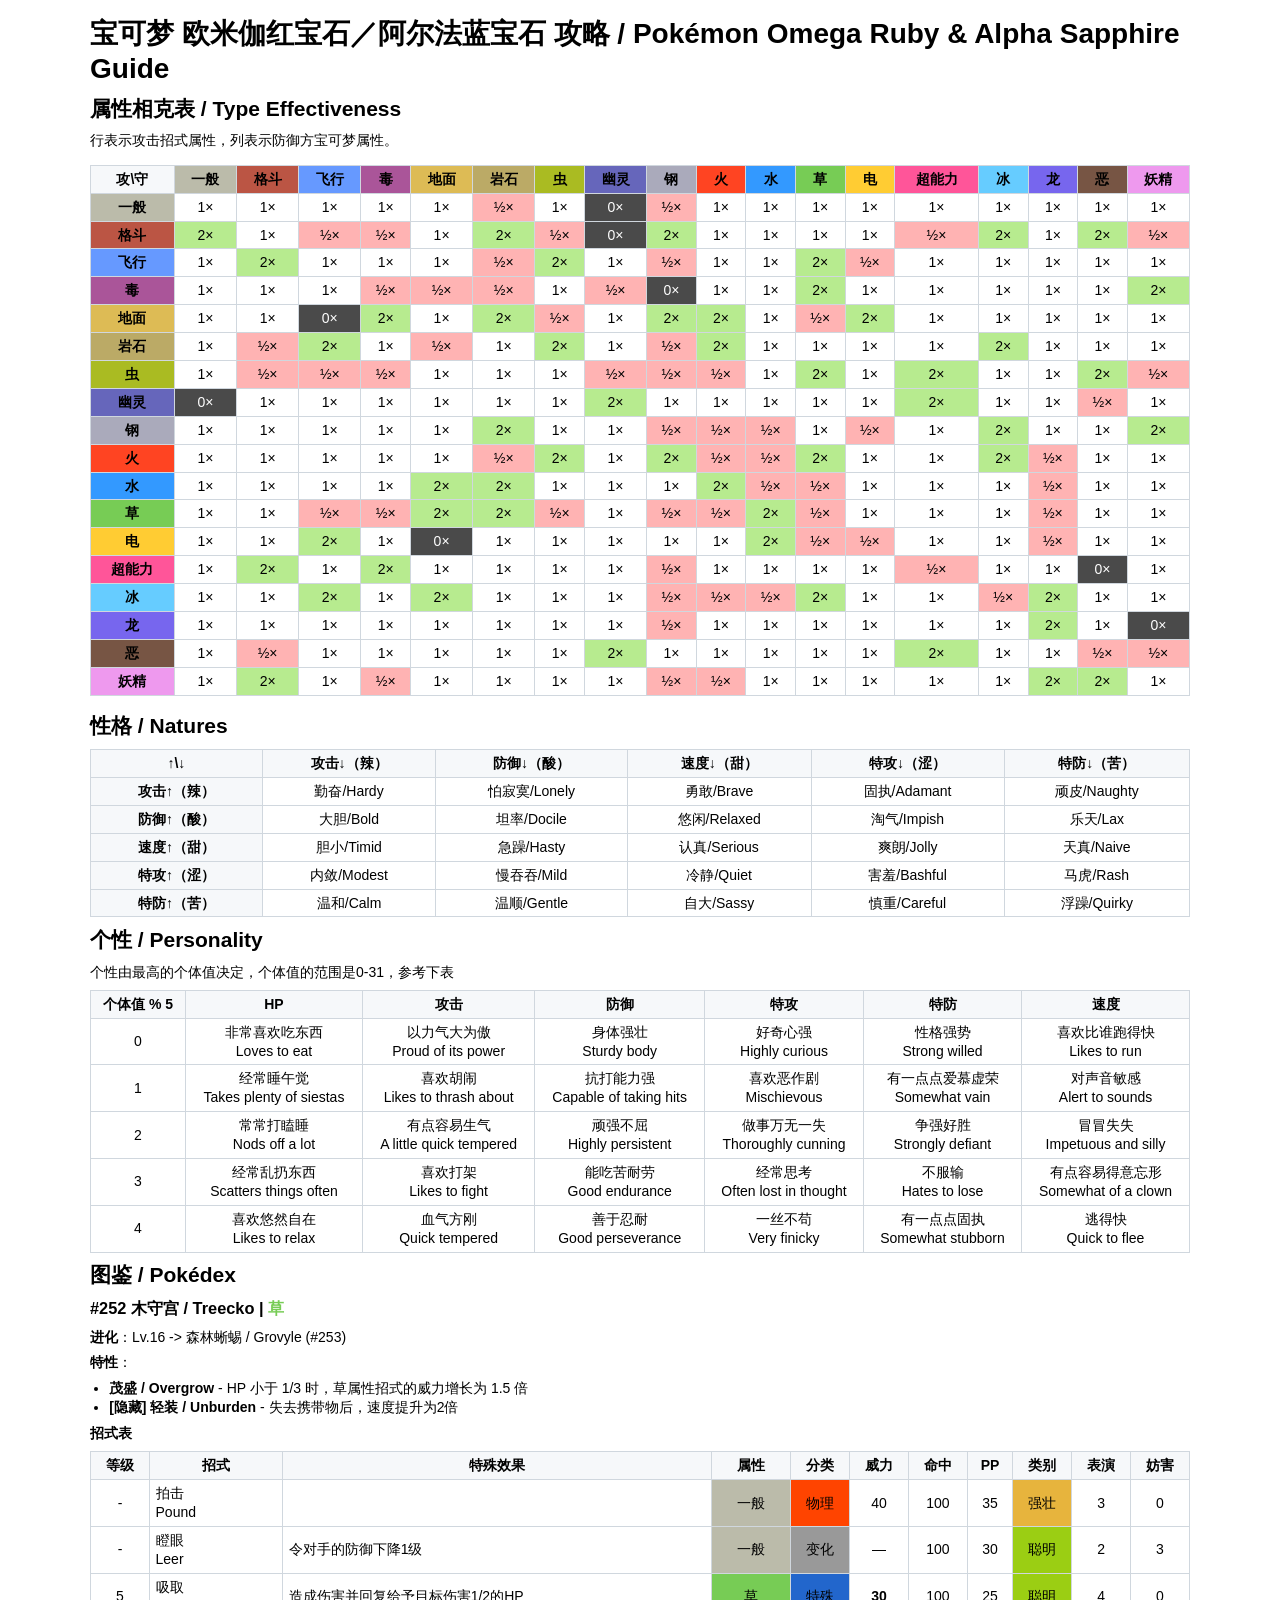
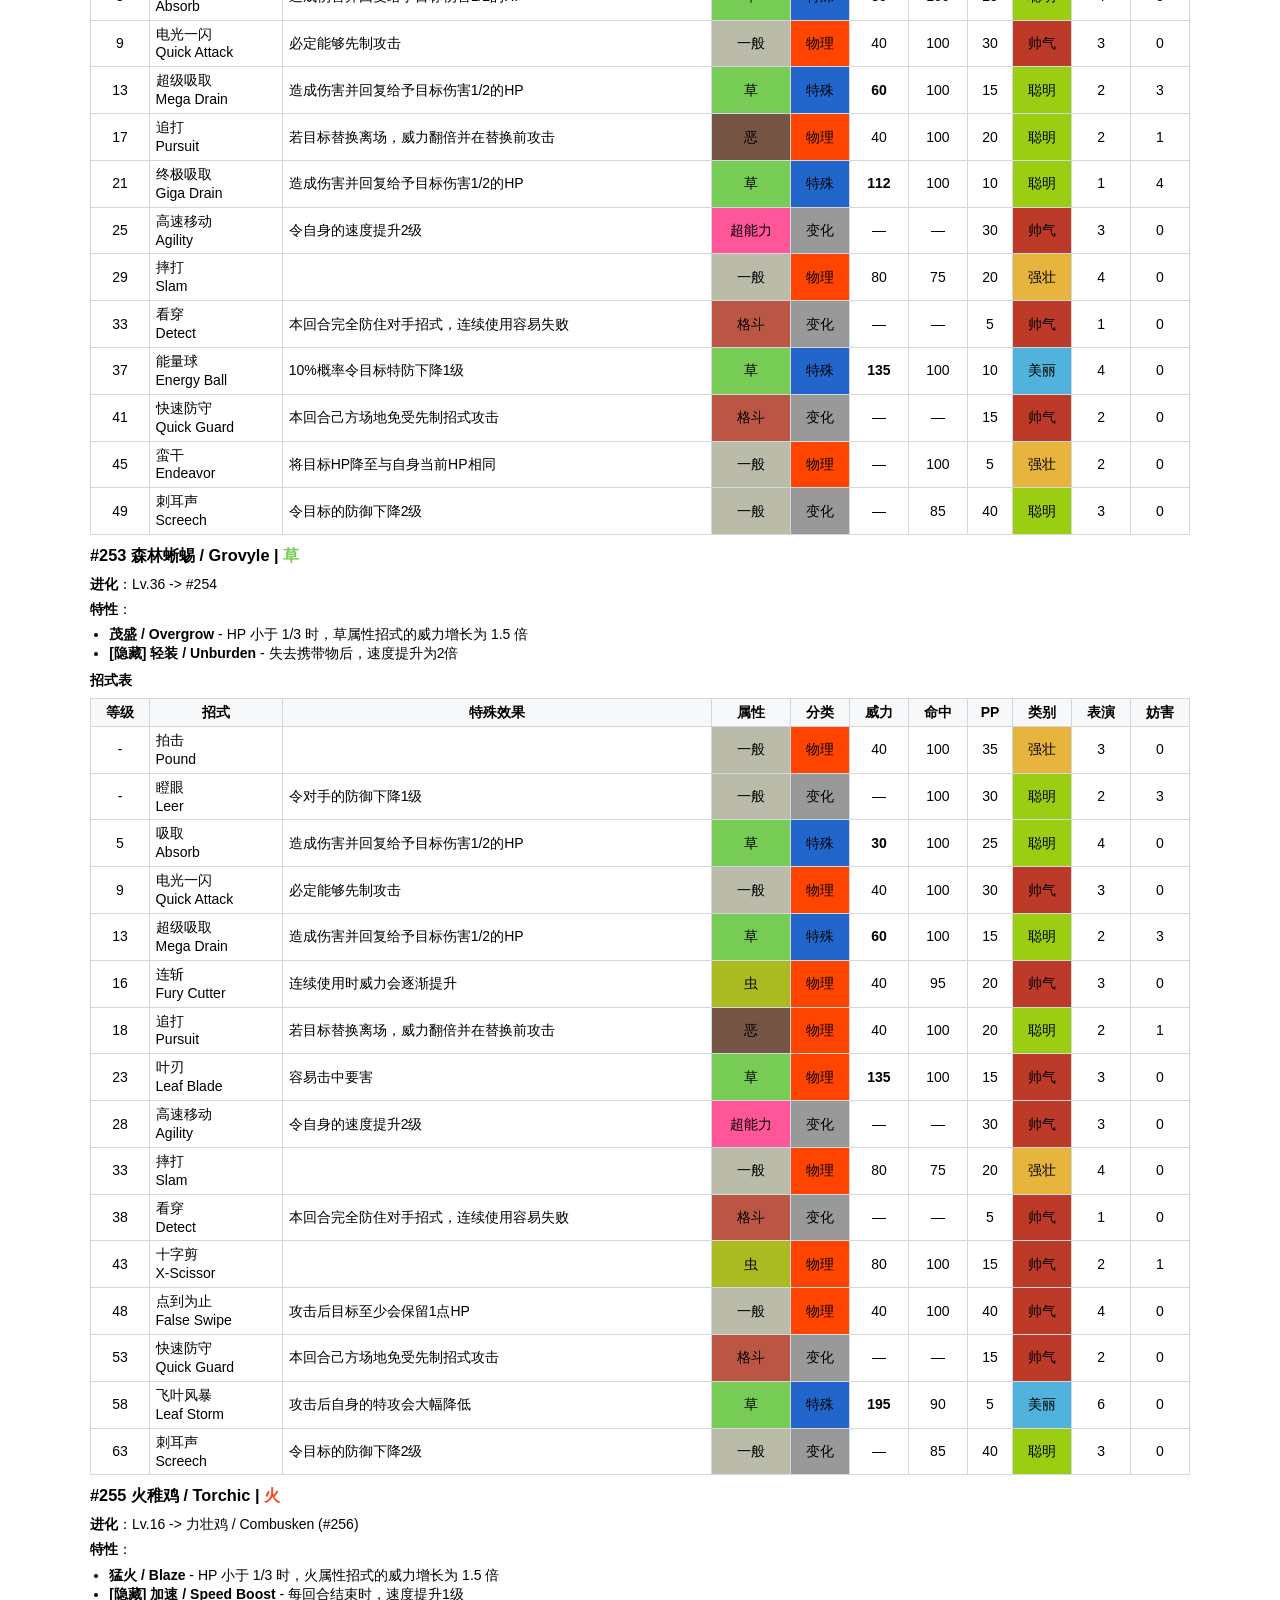
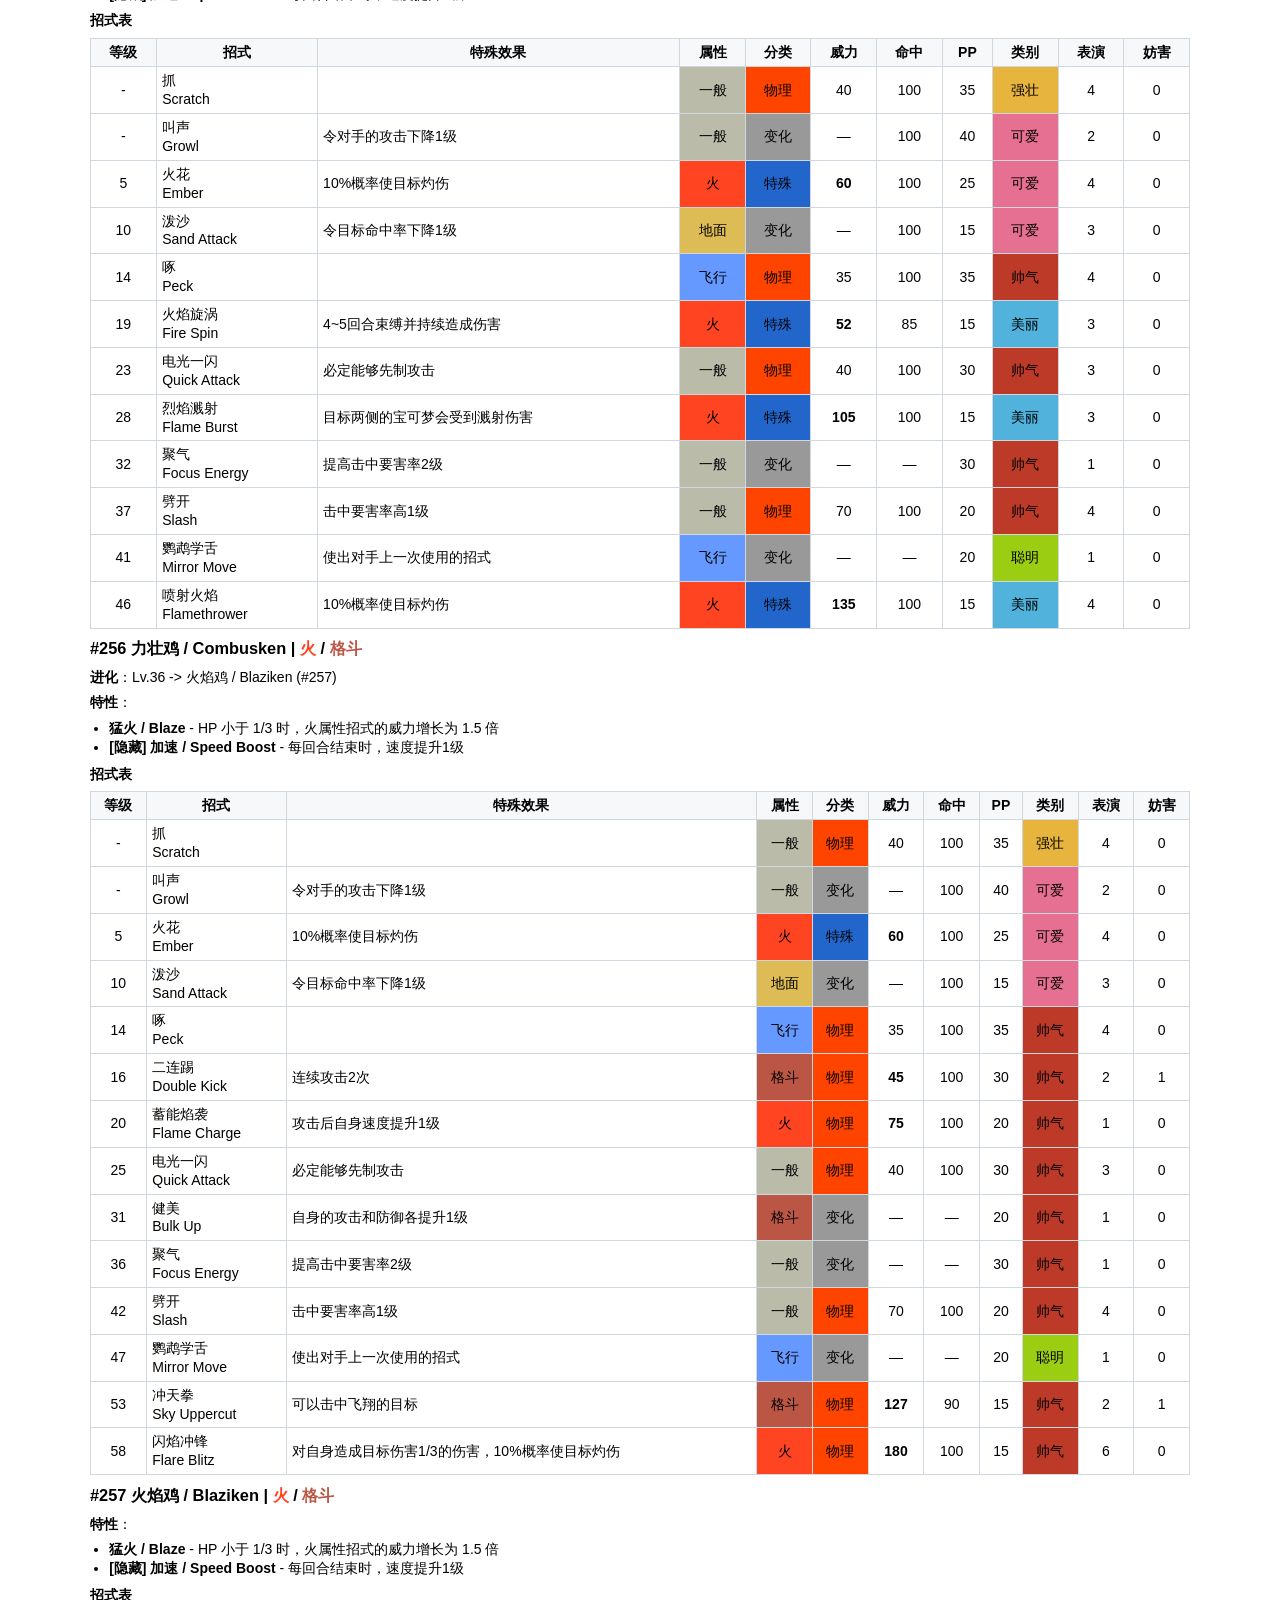
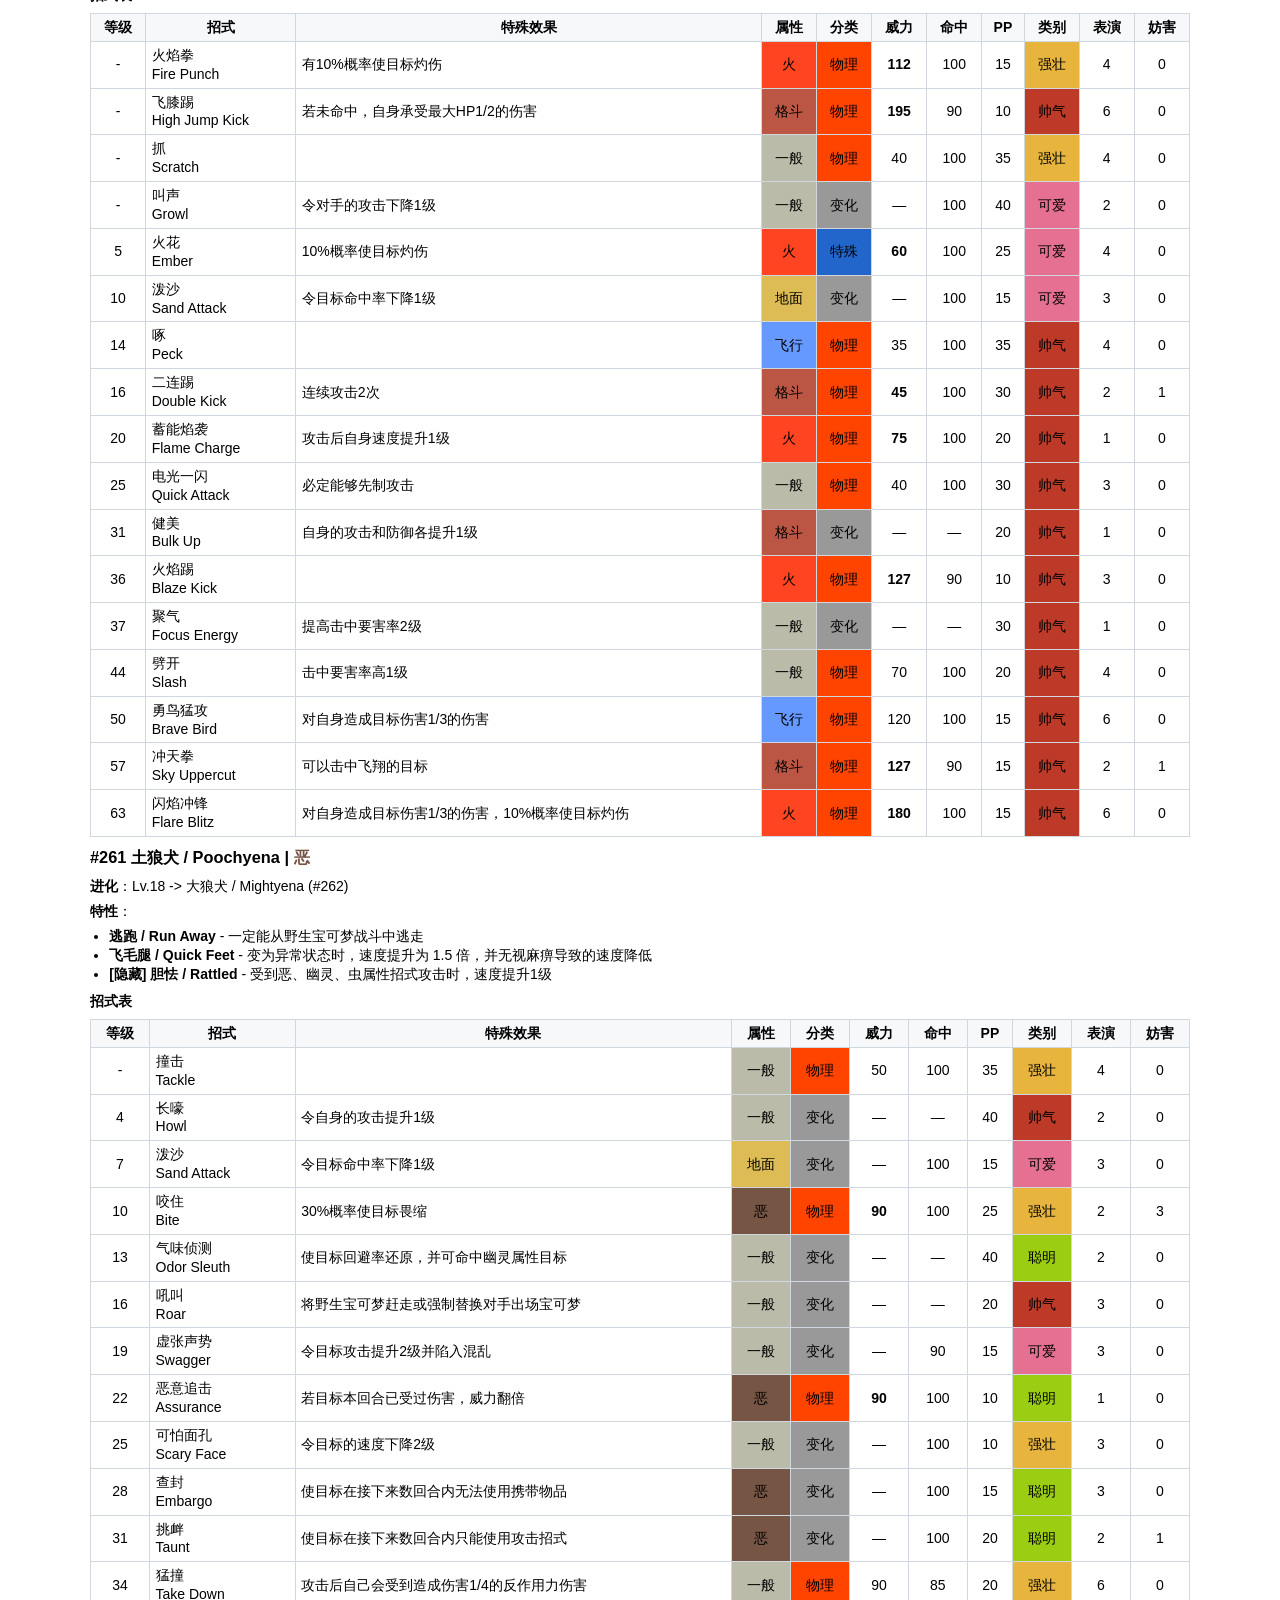
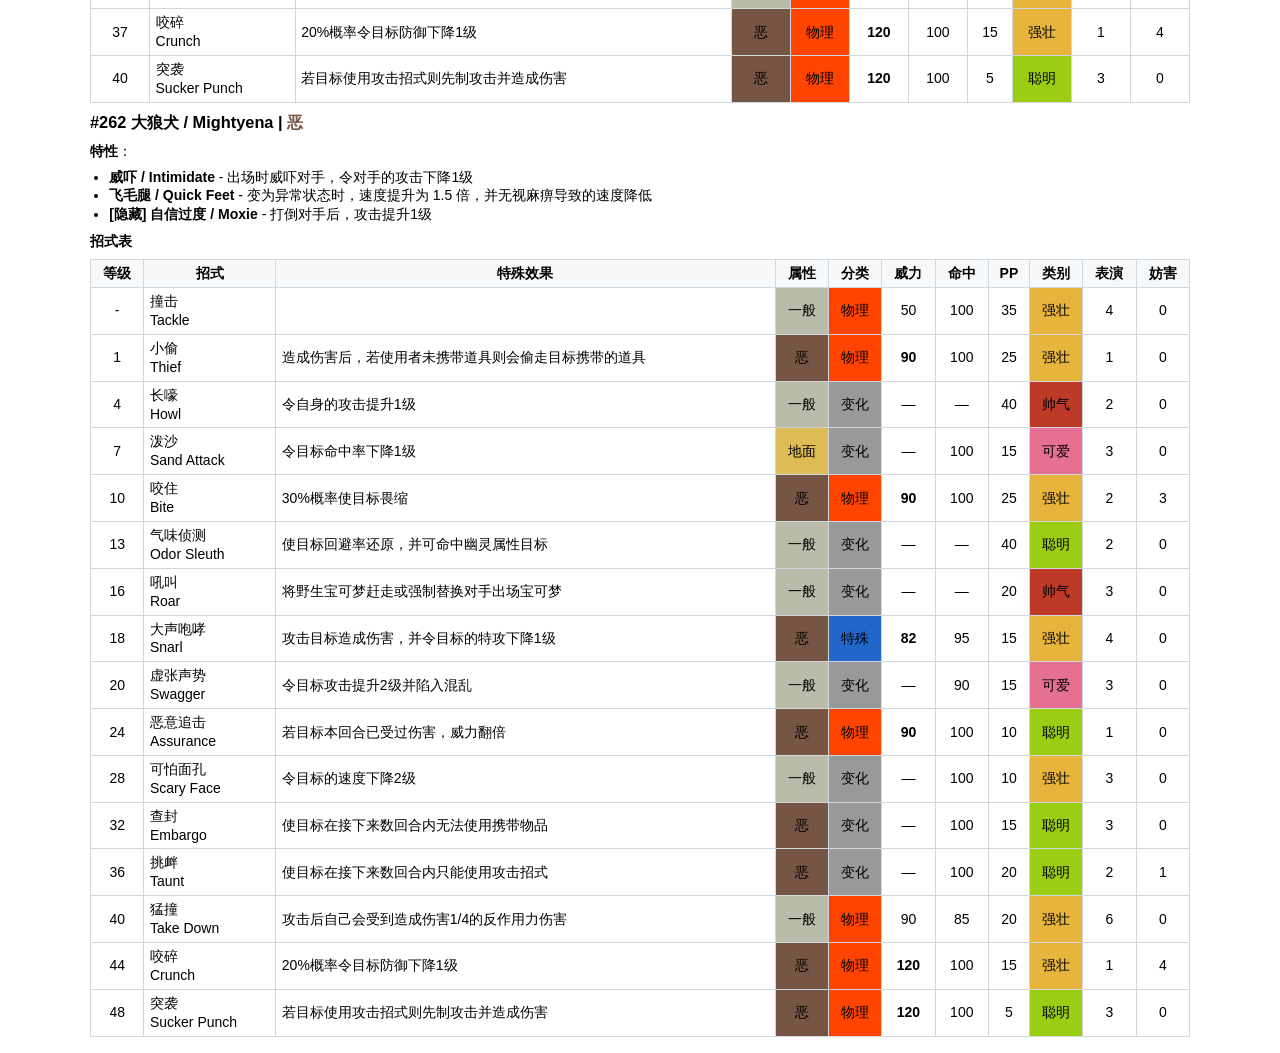
==== docs/index.html @ bdfacf51 "fix: correct contest category id and regenerate guide" ====
<!doctype html>
<html lang='zh-CN'>
<head>
  <meta charset='utf-8' />
  <meta name='viewport' content='width=device-width, initial-scale=1' />
  <title>ORAS Guide</title>
  <style>
    body { font-family: sans-serif; font-size: 14px; line-height: 1.35; margin: 1rem auto; max-width: 1100px; padding: 0 0.5rem; }
    h1, h2, h3 { line-height: 1.25; margin: 0.6rem 0; }
    p { margin: 0.4rem 0; }
    ul { margin: 0.3rem 0 0.5rem; padding-left: 1.2rem; }
    table { border-collapse: collapse; width: 100%; margin: 0.5rem 0; }
    th, td { border: 1px solid #d0d7de; padding: 0.25rem 0.35rem; vertical-align: top; }
    th { background: #f6f8fa; white-space: nowrap; }
    blockquote { margin: 0.6rem 0; padding: 0.35rem 0.75rem; border-left: 4px solid #d0d7de; color: #57606a; }
    @media print { body { font-size: 12.5px; margin: 0; padding: 0; max-width: none; } table { margin: 0.35rem 0; } th, td { padding: 0.2rem 0.3rem; } }
  </style>
</head>
<body>
<h1>宝可梦 欧米伽红宝石／阿尔法蓝宝石 攻略 / Pokémon Omega Ruby & Alpha Sapphire Guide</h1>
<h2>属性相克表 / Type Effectiveness</h2>
<p>行表示攻击招式属性，列表示防御方宝可梦属性。</p>
<div style='overflow-x:auto;'>
<table>
<tr>
<th style='text-align:center; vertical-align:middle;'>攻\守</th>
<th style='text-align:center; vertical-align:middle; background:#BBBBAA;'>一般</th>
<th style='text-align:center; vertical-align:middle; background:#BB5544;'>格斗</th>
<th style='text-align:center; vertical-align:middle; background:#6699FF;'>飞行</th>
<th style='text-align:center; vertical-align:middle; background:#AA5599;'>毒</th>
<th style='text-align:center; vertical-align:middle; background:#DDBB55;'>地面</th>
<th style='text-align:center; vertical-align:middle; background:#BBAA66;'>岩石</th>
<th style='text-align:center; vertical-align:middle; background:#AABB22;'>虫</th>
<th style='text-align:center; vertical-align:middle; background:#6666BB;'>幽灵</th>
<th style='text-align:center; vertical-align:middle; background:#AAAABB;'>钢</th>
<th style='text-align:center; vertical-align:middle; background:#FF4422;'>火</th>
<th style='text-align:center; vertical-align:middle; background:#3399FF;'>水</th>
<th style='text-align:center; vertical-align:middle; background:#77CC55;'>草</th>
<th style='text-align:center; vertical-align:middle; background:#FFCC33;'>电</th>
<th style='text-align:center; vertical-align:middle; background:#FF5599;'>超能力</th>
<th style='text-align:center; vertical-align:middle; background:#66CCFF;'>冰</th>
<th style='text-align:center; vertical-align:middle; background:#7766EE;'>龙</th>
<th style='text-align:center; vertical-align:middle; background:#775544;'>恶</th>
<th style='text-align:center; vertical-align:middle; background:#EE99EE;'>妖精</th>
</tr>
<tr>
<th style='text-align:center; vertical-align:middle; background:#BBBBAA;'>一般</th>
<td style='text-align:center; vertical-align:middle;'>1×</td>
<td style='text-align:center; vertical-align:middle;'>1×</td>
<td style='text-align:center; vertical-align:middle;'>1×</td>
<td style='text-align:center; vertical-align:middle;'>1×</td>
<td style='text-align:center; vertical-align:middle;'>1×</td>
<td style='text-align:center; vertical-align:middle; background:#ffb3b3;'>½×</td>
<td style='text-align:center; vertical-align:middle;'>1×</td>
<td style='text-align:center; vertical-align:middle; background:#4a4a4a; color:#ffffff;'>0×</td>
<td style='text-align:center; vertical-align:middle; background:#ffb3b3;'>½×</td>
<td style='text-align:center; vertical-align:middle;'>1×</td>
<td style='text-align:center; vertical-align:middle;'>1×</td>
<td style='text-align:center; vertical-align:middle;'>1×</td>
<td style='text-align:center; vertical-align:middle;'>1×</td>
<td style='text-align:center; vertical-align:middle;'>1×</td>
<td style='text-align:center; vertical-align:middle;'>1×</td>
<td style='text-align:center; vertical-align:middle;'>1×</td>
<td style='text-align:center; vertical-align:middle;'>1×</td>
<td style='text-align:center; vertical-align:middle;'>1×</td>
</tr>
<tr>
<th style='text-align:center; vertical-align:middle; background:#BB5544;'>格斗</th>
<td style='text-align:center; vertical-align:middle; background:#b7eb8f;'>2×</td>
<td style='text-align:center; vertical-align:middle;'>1×</td>
<td style='text-align:center; vertical-align:middle; background:#ffb3b3;'>½×</td>
<td style='text-align:center; vertical-align:middle; background:#ffb3b3;'>½×</td>
<td style='text-align:center; vertical-align:middle;'>1×</td>
<td style='text-align:center; vertical-align:middle; background:#b7eb8f;'>2×</td>
<td style='text-align:center; vertical-align:middle; background:#ffb3b3;'>½×</td>
<td style='text-align:center; vertical-align:middle; background:#4a4a4a; color:#ffffff;'>0×</td>
<td style='text-align:center; vertical-align:middle; background:#b7eb8f;'>2×</td>
<td style='text-align:center; vertical-align:middle;'>1×</td>
<td style='text-align:center; vertical-align:middle;'>1×</td>
<td style='text-align:center; vertical-align:middle;'>1×</td>
<td style='text-align:center; vertical-align:middle;'>1×</td>
<td style='text-align:center; vertical-align:middle; background:#ffb3b3;'>½×</td>
<td style='text-align:center; vertical-align:middle; background:#b7eb8f;'>2×</td>
<td style='text-align:center; vertical-align:middle;'>1×</td>
<td style='text-align:center; vertical-align:middle; background:#b7eb8f;'>2×</td>
<td style='text-align:center; vertical-align:middle; background:#ffb3b3;'>½×</td>
</tr>
<tr>
<th style='text-align:center; vertical-align:middle; background:#6699FF;'>飞行</th>
<td style='text-align:center; vertical-align:middle;'>1×</td>
<td style='text-align:center; vertical-align:middle; background:#b7eb8f;'>2×</td>
<td style='text-align:center; vertical-align:middle;'>1×</td>
<td style='text-align:center; vertical-align:middle;'>1×</td>
<td style='text-align:center; vertical-align:middle;'>1×</td>
<td style='text-align:center; vertical-align:middle; background:#ffb3b3;'>½×</td>
<td style='text-align:center; vertical-align:middle; background:#b7eb8f;'>2×</td>
<td style='text-align:center; vertical-align:middle;'>1×</td>
<td style='text-align:center; vertical-align:middle; background:#ffb3b3;'>½×</td>
<td style='text-align:center; vertical-align:middle;'>1×</td>
<td style='text-align:center; vertical-align:middle;'>1×</td>
<td style='text-align:center; vertical-align:middle; background:#b7eb8f;'>2×</td>
<td style='text-align:center; vertical-align:middle; background:#ffb3b3;'>½×</td>
<td style='text-align:center; vertical-align:middle;'>1×</td>
<td style='text-align:center; vertical-align:middle;'>1×</td>
<td style='text-align:center; vertical-align:middle;'>1×</td>
<td style='text-align:center; vertical-align:middle;'>1×</td>
<td style='text-align:center; vertical-align:middle;'>1×</td>
</tr>
<tr>
<th style='text-align:center; vertical-align:middle; background:#AA5599;'>毒</th>
<td style='text-align:center; vertical-align:middle;'>1×</td>
<td style='text-align:center; vertical-align:middle;'>1×</td>
<td style='text-align:center; vertical-align:middle;'>1×</td>
<td style='text-align:center; vertical-align:middle; background:#ffb3b3;'>½×</td>
<td style='text-align:center; vertical-align:middle; background:#ffb3b3;'>½×</td>
<td style='text-align:center; vertical-align:middle; background:#ffb3b3;'>½×</td>
<td style='text-align:center; vertical-align:middle;'>1×</td>
<td style='text-align:center; vertical-align:middle; background:#ffb3b3;'>½×</td>
<td style='text-align:center; vertical-align:middle; background:#4a4a4a; color:#ffffff;'>0×</td>
<td style='text-align:center; vertical-align:middle;'>1×</td>
<td style='text-align:center; vertical-align:middle;'>1×</td>
<td style='text-align:center; vertical-align:middle; background:#b7eb8f;'>2×</td>
<td style='text-align:center; vertical-align:middle;'>1×</td>
<td style='text-align:center; vertical-align:middle;'>1×</td>
<td style='text-align:center; vertical-align:middle;'>1×</td>
<td style='text-align:center; vertical-align:middle;'>1×</td>
<td style='text-align:center; vertical-align:middle;'>1×</td>
<td style='text-align:center; vertical-align:middle; background:#b7eb8f;'>2×</td>
</tr>
<tr>
<th style='text-align:center; vertical-align:middle; background:#DDBB55;'>地面</th>
<td style='text-align:center; vertical-align:middle;'>1×</td>
<td style='text-align:center; vertical-align:middle;'>1×</td>
<td style='text-align:center; vertical-align:middle; background:#4a4a4a; color:#ffffff;'>0×</td>
<td style='text-align:center; vertical-align:middle; background:#b7eb8f;'>2×</td>
<td style='text-align:center; vertical-align:middle;'>1×</td>
<td style='text-align:center; vertical-align:middle; background:#b7eb8f;'>2×</td>
<td style='text-align:center; vertical-align:middle; background:#ffb3b3;'>½×</td>
<td style='text-align:center; vertical-align:middle;'>1×</td>
<td style='text-align:center; vertical-align:middle; background:#b7eb8f;'>2×</td>
<td style='text-align:center; vertical-align:middle; background:#b7eb8f;'>2×</td>
<td style='text-align:center; vertical-align:middle;'>1×</td>
<td style='text-align:center; vertical-align:middle; background:#ffb3b3;'>½×</td>
<td style='text-align:center; vertical-align:middle; background:#b7eb8f;'>2×</td>
<td style='text-align:center; vertical-align:middle;'>1×</td>
<td style='text-align:center; vertical-align:middle;'>1×</td>
<td style='text-align:center; vertical-align:middle;'>1×</td>
<td style='text-align:center; vertical-align:middle;'>1×</td>
<td style='text-align:center; vertical-align:middle;'>1×</td>
</tr>
<tr>
<th style='text-align:center; vertical-align:middle; background:#BBAA66;'>岩石</th>
<td style='text-align:center; vertical-align:middle;'>1×</td>
<td style='text-align:center; vertical-align:middle; background:#ffb3b3;'>½×</td>
<td style='text-align:center; vertical-align:middle; background:#b7eb8f;'>2×</td>
<td style='text-align:center; vertical-align:middle;'>1×</td>
<td style='text-align:center; vertical-align:middle; background:#ffb3b3;'>½×</td>
<td style='text-align:center; vertical-align:middle;'>1×</td>
<td style='text-align:center; vertical-align:middle; background:#b7eb8f;'>2×</td>
<td style='text-align:center; vertical-align:middle;'>1×</td>
<td style='text-align:center; vertical-align:middle; background:#ffb3b3;'>½×</td>
<td style='text-align:center; vertical-align:middle; background:#b7eb8f;'>2×</td>
<td style='text-align:center; vertical-align:middle;'>1×</td>
<td style='text-align:center; vertical-align:middle;'>1×</td>
<td style='text-align:center; vertical-align:middle;'>1×</td>
<td style='text-align:center; vertical-align:middle;'>1×</td>
<td style='text-align:center; vertical-align:middle; background:#b7eb8f;'>2×</td>
<td style='text-align:center; vertical-align:middle;'>1×</td>
<td style='text-align:center; vertical-align:middle;'>1×</td>
<td style='text-align:center; vertical-align:middle;'>1×</td>
</tr>
<tr>
<th style='text-align:center; vertical-align:middle; background:#AABB22;'>虫</th>
<td style='text-align:center; vertical-align:middle;'>1×</td>
<td style='text-align:center; vertical-align:middle; background:#ffb3b3;'>½×</td>
<td style='text-align:center; vertical-align:middle; background:#ffb3b3;'>½×</td>
<td style='text-align:center; vertical-align:middle; background:#ffb3b3;'>½×</td>
<td style='text-align:center; vertical-align:middle;'>1×</td>
<td style='text-align:center; vertical-align:middle;'>1×</td>
<td style='text-align:center; vertical-align:middle;'>1×</td>
<td style='text-align:center; vertical-align:middle; background:#ffb3b3;'>½×</td>
<td style='text-align:center; vertical-align:middle; background:#ffb3b3;'>½×</td>
<td style='text-align:center; vertical-align:middle; background:#ffb3b3;'>½×</td>
<td style='text-align:center; vertical-align:middle;'>1×</td>
<td style='text-align:center; vertical-align:middle; background:#b7eb8f;'>2×</td>
<td style='text-align:center; vertical-align:middle;'>1×</td>
<td style='text-align:center; vertical-align:middle; background:#b7eb8f;'>2×</td>
<td style='text-align:center; vertical-align:middle;'>1×</td>
<td style='text-align:center; vertical-align:middle;'>1×</td>
<td style='text-align:center; vertical-align:middle; background:#b7eb8f;'>2×</td>
<td style='text-align:center; vertical-align:middle; background:#ffb3b3;'>½×</td>
</tr>
<tr>
<th style='text-align:center; vertical-align:middle; background:#6666BB;'>幽灵</th>
<td style='text-align:center; vertical-align:middle; background:#4a4a4a; color:#ffffff;'>0×</td>
<td style='text-align:center; vertical-align:middle;'>1×</td>
<td style='text-align:center; vertical-align:middle;'>1×</td>
<td style='text-align:center; vertical-align:middle;'>1×</td>
<td style='text-align:center; vertical-align:middle;'>1×</td>
<td style='text-align:center; vertical-align:middle;'>1×</td>
<td style='text-align:center; vertical-align:middle;'>1×</td>
<td style='text-align:center; vertical-align:middle; background:#b7eb8f;'>2×</td>
<td style='text-align:center; vertical-align:middle;'>1×</td>
<td style='text-align:center; vertical-align:middle;'>1×</td>
<td style='text-align:center; vertical-align:middle;'>1×</td>
<td style='text-align:center; vertical-align:middle;'>1×</td>
<td style='text-align:center; vertical-align:middle;'>1×</td>
<td style='text-align:center; vertical-align:middle; background:#b7eb8f;'>2×</td>
<td style='text-align:center; vertical-align:middle;'>1×</td>
<td style='text-align:center; vertical-align:middle;'>1×</td>
<td style='text-align:center; vertical-align:middle; background:#ffb3b3;'>½×</td>
<td style='text-align:center; vertical-align:middle;'>1×</td>
</tr>
<tr>
<th style='text-align:center; vertical-align:middle; background:#AAAABB;'>钢</th>
<td style='text-align:center; vertical-align:middle;'>1×</td>
<td style='text-align:center; vertical-align:middle;'>1×</td>
<td style='text-align:center; vertical-align:middle;'>1×</td>
<td style='text-align:center; vertical-align:middle;'>1×</td>
<td style='text-align:center; vertical-align:middle;'>1×</td>
<td style='text-align:center; vertical-align:middle; background:#b7eb8f;'>2×</td>
<td style='text-align:center; vertical-align:middle;'>1×</td>
<td style='text-align:center; vertical-align:middle;'>1×</td>
<td style='text-align:center; vertical-align:middle; background:#ffb3b3;'>½×</td>
<td style='text-align:center; vertical-align:middle; background:#ffb3b3;'>½×</td>
<td style='text-align:center; vertical-align:middle; background:#ffb3b3;'>½×</td>
<td style='text-align:center; vertical-align:middle;'>1×</td>
<td style='text-align:center; vertical-align:middle; background:#ffb3b3;'>½×</td>
<td style='text-align:center; vertical-align:middle;'>1×</td>
<td style='text-align:center; vertical-align:middle; background:#b7eb8f;'>2×</td>
<td style='text-align:center; vertical-align:middle;'>1×</td>
<td style='text-align:center; vertical-align:middle;'>1×</td>
<td style='text-align:center; vertical-align:middle; background:#b7eb8f;'>2×</td>
</tr>
<tr>
<th style='text-align:center; vertical-align:middle; background:#FF4422;'>火</th>
<td style='text-align:center; vertical-align:middle;'>1×</td>
<td style='text-align:center; vertical-align:middle;'>1×</td>
<td style='text-align:center; vertical-align:middle;'>1×</td>
<td style='text-align:center; vertical-align:middle;'>1×</td>
<td style='text-align:center; vertical-align:middle;'>1×</td>
<td style='text-align:center; vertical-align:middle; background:#ffb3b3;'>½×</td>
<td style='text-align:center; vertical-align:middle; background:#b7eb8f;'>2×</td>
<td style='text-align:center; vertical-align:middle;'>1×</td>
<td style='text-align:center; vertical-align:middle; background:#b7eb8f;'>2×</td>
<td style='text-align:center; vertical-align:middle; background:#ffb3b3;'>½×</td>
<td style='text-align:center; vertical-align:middle; background:#ffb3b3;'>½×</td>
<td style='text-align:center; vertical-align:middle; background:#b7eb8f;'>2×</td>
<td style='text-align:center; vertical-align:middle;'>1×</td>
<td style='text-align:center; vertical-align:middle;'>1×</td>
<td style='text-align:center; vertical-align:middle; background:#b7eb8f;'>2×</td>
<td style='text-align:center; vertical-align:middle; background:#ffb3b3;'>½×</td>
<td style='text-align:center; vertical-align:middle;'>1×</td>
<td style='text-align:center; vertical-align:middle;'>1×</td>
</tr>
<tr>
<th style='text-align:center; vertical-align:middle; background:#3399FF;'>水</th>
<td style='text-align:center; vertical-align:middle;'>1×</td>
<td style='text-align:center; vertical-align:middle;'>1×</td>
<td style='text-align:center; vertical-align:middle;'>1×</td>
<td style='text-align:center; vertical-align:middle;'>1×</td>
<td style='text-align:center; vertical-align:middle; background:#b7eb8f;'>2×</td>
<td style='text-align:center; vertical-align:middle; background:#b7eb8f;'>2×</td>
<td style='text-align:center; vertical-align:middle;'>1×</td>
<td style='text-align:center; vertical-align:middle;'>1×</td>
<td style='text-align:center; vertical-align:middle;'>1×</td>
<td style='text-align:center; vertical-align:middle; background:#b7eb8f;'>2×</td>
<td style='text-align:center; vertical-align:middle; background:#ffb3b3;'>½×</td>
<td style='text-align:center; vertical-align:middle; background:#ffb3b3;'>½×</td>
<td style='text-align:center; vertical-align:middle;'>1×</td>
<td style='text-align:center; vertical-align:middle;'>1×</td>
<td style='text-align:center; vertical-align:middle;'>1×</td>
<td style='text-align:center; vertical-align:middle; background:#ffb3b3;'>½×</td>
<td style='text-align:center; vertical-align:middle;'>1×</td>
<td style='text-align:center; vertical-align:middle;'>1×</td>
</tr>
<tr>
<th style='text-align:center; vertical-align:middle; background:#77CC55;'>草</th>
<td style='text-align:center; vertical-align:middle;'>1×</td>
<td style='text-align:center; vertical-align:middle;'>1×</td>
<td style='text-align:center; vertical-align:middle; background:#ffb3b3;'>½×</td>
<td style='text-align:center; vertical-align:middle; background:#ffb3b3;'>½×</td>
<td style='text-align:center; vertical-align:middle; background:#b7eb8f;'>2×</td>
<td style='text-align:center; vertical-align:middle; background:#b7eb8f;'>2×</td>
<td style='text-align:center; vertical-align:middle; background:#ffb3b3;'>½×</td>
<td style='text-align:center; vertical-align:middle;'>1×</td>
<td style='text-align:center; vertical-align:middle; background:#ffb3b3;'>½×</td>
<td style='text-align:center; vertical-align:middle; background:#ffb3b3;'>½×</td>
<td style='text-align:center; vertical-align:middle; background:#b7eb8f;'>2×</td>
<td style='text-align:center; vertical-align:middle; background:#ffb3b3;'>½×</td>
<td style='text-align:center; vertical-align:middle;'>1×</td>
<td style='text-align:center; vertical-align:middle;'>1×</td>
<td style='text-align:center; vertical-align:middle;'>1×</td>
<td style='text-align:center; vertical-align:middle; background:#ffb3b3;'>½×</td>
<td style='text-align:center; vertical-align:middle;'>1×</td>
<td style='text-align:center; vertical-align:middle;'>1×</td>
</tr>
<tr>
<th style='text-align:center; vertical-align:middle; background:#FFCC33;'>电</th>
<td style='text-align:center; vertical-align:middle;'>1×</td>
<td style='text-align:center; vertical-align:middle;'>1×</td>
<td style='text-align:center; vertical-align:middle; background:#b7eb8f;'>2×</td>
<td style='text-align:center; vertical-align:middle;'>1×</td>
<td style='text-align:center; vertical-align:middle; background:#4a4a4a; color:#ffffff;'>0×</td>
<td style='text-align:center; vertical-align:middle;'>1×</td>
<td style='text-align:center; vertical-align:middle;'>1×</td>
<td style='text-align:center; vertical-align:middle;'>1×</td>
<td style='text-align:center; vertical-align:middle;'>1×</td>
<td style='text-align:center; vertical-align:middle;'>1×</td>
<td style='text-align:center; vertical-align:middle; background:#b7eb8f;'>2×</td>
<td style='text-align:center; vertical-align:middle; background:#ffb3b3;'>½×</td>
<td style='text-align:center; vertical-align:middle; background:#ffb3b3;'>½×</td>
<td style='text-align:center; vertical-align:middle;'>1×</td>
<td style='text-align:center; vertical-align:middle;'>1×</td>
<td style='text-align:center; vertical-align:middle; background:#ffb3b3;'>½×</td>
<td style='text-align:center; vertical-align:middle;'>1×</td>
<td style='text-align:center; vertical-align:middle;'>1×</td>
</tr>
<tr>
<th style='text-align:center; vertical-align:middle; background:#FF5599;'>超能力</th>
<td style='text-align:center; vertical-align:middle;'>1×</td>
<td style='text-align:center; vertical-align:middle; background:#b7eb8f;'>2×</td>
<td style='text-align:center; vertical-align:middle;'>1×</td>
<td style='text-align:center; vertical-align:middle; background:#b7eb8f;'>2×</td>
<td style='text-align:center; vertical-align:middle;'>1×</td>
<td style='text-align:center; vertical-align:middle;'>1×</td>
<td style='text-align:center; vertical-align:middle;'>1×</td>
<td style='text-align:center; vertical-align:middle;'>1×</td>
<td style='text-align:center; vertical-align:middle; background:#ffb3b3;'>½×</td>
<td style='text-align:center; vertical-align:middle;'>1×</td>
<td style='text-align:center; vertical-align:middle;'>1×</td>
<td style='text-align:center; vertical-align:middle;'>1×</td>
<td style='text-align:center; vertical-align:middle;'>1×</td>
<td style='text-align:center; vertical-align:middle; background:#ffb3b3;'>½×</td>
<td style='text-align:center; vertical-align:middle;'>1×</td>
<td style='text-align:center; vertical-align:middle;'>1×</td>
<td style='text-align:center; vertical-align:middle; background:#4a4a4a; color:#ffffff;'>0×</td>
<td style='text-align:center; vertical-align:middle;'>1×</td>
</tr>
<tr>
<th style='text-align:center; vertical-align:middle; background:#66CCFF;'>冰</th>
<td style='text-align:center; vertical-align:middle;'>1×</td>
<td style='text-align:center; vertical-align:middle;'>1×</td>
<td style='text-align:center; vertical-align:middle; background:#b7eb8f;'>2×</td>
<td style='text-align:center; vertical-align:middle;'>1×</td>
<td style='text-align:center; vertical-align:middle; background:#b7eb8f;'>2×</td>
<td style='text-align:center; vertical-align:middle;'>1×</td>
<td style='text-align:center; vertical-align:middle;'>1×</td>
<td style='text-align:center; vertical-align:middle;'>1×</td>
<td style='text-align:center; vertical-align:middle; background:#ffb3b3;'>½×</td>
<td style='text-align:center; vertical-align:middle; background:#ffb3b3;'>½×</td>
<td style='text-align:center; vertical-align:middle; background:#ffb3b3;'>½×</td>
<td style='text-align:center; vertical-align:middle; background:#b7eb8f;'>2×</td>
<td style='text-align:center; vertical-align:middle;'>1×</td>
<td style='text-align:center; vertical-align:middle;'>1×</td>
<td style='text-align:center; vertical-align:middle; background:#ffb3b3;'>½×</td>
<td style='text-align:center; vertical-align:middle; background:#b7eb8f;'>2×</td>
<td style='text-align:center; vertical-align:middle;'>1×</td>
<td style='text-align:center; vertical-align:middle;'>1×</td>
</tr>
<tr>
<th style='text-align:center; vertical-align:middle; background:#7766EE;'>龙</th>
<td style='text-align:center; vertical-align:middle;'>1×</td>
<td style='text-align:center; vertical-align:middle;'>1×</td>
<td style='text-align:center; vertical-align:middle;'>1×</td>
<td style='text-align:center; vertical-align:middle;'>1×</td>
<td style='text-align:center; vertical-align:middle;'>1×</td>
<td style='text-align:center; vertical-align:middle;'>1×</td>
<td style='text-align:center; vertical-align:middle;'>1×</td>
<td style='text-align:center; vertical-align:middle;'>1×</td>
<td style='text-align:center; vertical-align:middle; background:#ffb3b3;'>½×</td>
<td style='text-align:center; vertical-align:middle;'>1×</td>
<td style='text-align:center; vertical-align:middle;'>1×</td>
<td style='text-align:center; vertical-align:middle;'>1×</td>
<td style='text-align:center; vertical-align:middle;'>1×</td>
<td style='text-align:center; vertical-align:middle;'>1×</td>
<td style='text-align:center; vertical-align:middle;'>1×</td>
<td style='text-align:center; vertical-align:middle; background:#b7eb8f;'>2×</td>
<td style='text-align:center; vertical-align:middle;'>1×</td>
<td style='text-align:center; vertical-align:middle; background:#4a4a4a; color:#ffffff;'>0×</td>
</tr>
<tr>
<th style='text-align:center; vertical-align:middle; background:#775544;'>恶</th>
<td style='text-align:center; vertical-align:middle;'>1×</td>
<td style='text-align:center; vertical-align:middle; background:#ffb3b3;'>½×</td>
<td style='text-align:center; vertical-align:middle;'>1×</td>
<td style='text-align:center; vertical-align:middle;'>1×</td>
<td style='text-align:center; vertical-align:middle;'>1×</td>
<td style='text-align:center; vertical-align:middle;'>1×</td>
<td style='text-align:center; vertical-align:middle;'>1×</td>
<td style='text-align:center; vertical-align:middle; background:#b7eb8f;'>2×</td>
<td style='text-align:center; vertical-align:middle;'>1×</td>
<td style='text-align:center; vertical-align:middle;'>1×</td>
<td style='text-align:center; vertical-align:middle;'>1×</td>
<td style='text-align:center; vertical-align:middle;'>1×</td>
<td style='text-align:center; vertical-align:middle;'>1×</td>
<td style='text-align:center; vertical-align:middle; background:#b7eb8f;'>2×</td>
<td style='text-align:center; vertical-align:middle;'>1×</td>
<td style='text-align:center; vertical-align:middle;'>1×</td>
<td style='text-align:center; vertical-align:middle; background:#ffb3b3;'>½×</td>
<td style='text-align:center; vertical-align:middle; background:#ffb3b3;'>½×</td>
</tr>
<tr>
<th style='text-align:center; vertical-align:middle; background:#EE99EE;'>妖精</th>
<td style='text-align:center; vertical-align:middle;'>1×</td>
<td style='text-align:center; vertical-align:middle; background:#b7eb8f;'>2×</td>
<td style='text-align:center; vertical-align:middle;'>1×</td>
<td style='text-align:center; vertical-align:middle; background:#ffb3b3;'>½×</td>
<td style='text-align:center; vertical-align:middle;'>1×</td>
<td style='text-align:center; vertical-align:middle;'>1×</td>
<td style='text-align:center; vertical-align:middle;'>1×</td>
<td style='text-align:center; vertical-align:middle;'>1×</td>
<td style='text-align:center; vertical-align:middle; background:#ffb3b3;'>½×</td>
<td style='text-align:center; vertical-align:middle; background:#ffb3b3;'>½×</td>
<td style='text-align:center; vertical-align:middle;'>1×</td>
<td style='text-align:center; vertical-align:middle;'>1×</td>
<td style='text-align:center; vertical-align:middle;'>1×</td>
<td style='text-align:center; vertical-align:middle;'>1×</td>
<td style='text-align:center; vertical-align:middle;'>1×</td>
<td style='text-align:center; vertical-align:middle; background:#b7eb8f;'>2×</td>
<td style='text-align:center; vertical-align:middle; background:#b7eb8f;'>2×</td>
<td style='text-align:center; vertical-align:middle;'>1×</td>
</tr>
</table>
</div>
<h2>性格 / Natures</h2>
<table>
<tr>
<th style='text-align:center; vertical-align:middle;'>↑\↓</th>
<th style='text-align:center; vertical-align:middle;'>攻击↓（辣）</th>
<th style='text-align:center; vertical-align:middle;'>防御↓（酸）</th>
<th style='text-align:center; vertical-align:middle;'>速度↓（甜）</th>
<th style='text-align:center; vertical-align:middle;'>特攻↓（涩）</th>
<th style='text-align:center; vertical-align:middle;'>特防↓（苦）</th>
</tr>
<tr>
<th style='text-align:center; vertical-align:middle;'>攻击↑（辣）</th>
<td style='text-align:center; vertical-align:middle;'>勤奋/Hardy</td>
<td style='text-align:center; vertical-align:middle;'>怕寂寞/Lonely</td>
<td style='text-align:center; vertical-align:middle;'>勇敢/Brave</td>
<td style='text-align:center; vertical-align:middle;'>固执/Adamant</td>
<td style='text-align:center; vertical-align:middle;'>顽皮/Naughty</td>
</tr>
<tr>
<th style='text-align:center; vertical-align:middle;'>防御↑（酸）</th>
<td style='text-align:center; vertical-align:middle;'>大胆/Bold</td>
<td style='text-align:center; vertical-align:middle;'>坦率/Docile</td>
<td style='text-align:center; vertical-align:middle;'>悠闲/Relaxed</td>
<td style='text-align:center; vertical-align:middle;'>淘气/Impish</td>
<td style='text-align:center; vertical-align:middle;'>乐天/Lax</td>
</tr>
<tr>
<th style='text-align:center; vertical-align:middle;'>速度↑（甜）</th>
<td style='text-align:center; vertical-align:middle;'>胆小/Timid</td>
<td style='text-align:center; vertical-align:middle;'>急躁/Hasty</td>
<td style='text-align:center; vertical-align:middle;'>认真/Serious</td>
<td style='text-align:center; vertical-align:middle;'>爽朗/Jolly</td>
<td style='text-align:center; vertical-align:middle;'>天真/Naive</td>
</tr>
<tr>
<th style='text-align:center; vertical-align:middle;'>特攻↑（涩）</th>
<td style='text-align:center; vertical-align:middle;'>内敛/Modest</td>
<td style='text-align:center; vertical-align:middle;'>慢吞吞/Mild</td>
<td style='text-align:center; vertical-align:middle;'>冷静/Quiet</td>
<td style='text-align:center; vertical-align:middle;'>害羞/Bashful</td>
<td style='text-align:center; vertical-align:middle;'>马虎/Rash</td>
</tr>
<tr>
<th style='text-align:center; vertical-align:middle;'>特防↑（苦）</th>
<td style='text-align:center; vertical-align:middle;'>温和/Calm</td>
<td style='text-align:center; vertical-align:middle;'>温顺/Gentle</td>
<td style='text-align:center; vertical-align:middle;'>自大/Sassy</td>
<td style='text-align:center; vertical-align:middle;'>慎重/Careful</td>
<td style='text-align:center; vertical-align:middle;'>浮躁/Quirky</td>
</tr>
</table>
<h2>个性 / Personality</h2>
<p>个性由最高的个体值决定，个体值的范围是0-31，参考下表</p>
<table>
<tr>
<th style='text-align:center; vertical-align:middle;'>个体值 % 5</th>
<th style='text-align:center; vertical-align:middle;'>HP</th>
<th style='text-align:center; vertical-align:middle;'>攻击</th>
<th style='text-align:center; vertical-align:middle;'>防御</th>
<th style='text-align:center; vertical-align:middle;'>特攻</th>
<th style='text-align:center; vertical-align:middle;'>特防</th>
<th style='text-align:center; vertical-align:middle;'>速度</th>
</tr>
<tr>
<td style='text-align:center; vertical-align:middle;'>0</td>
<td style='text-align:center; vertical-align:middle;'>非常喜欢吃东西<br>Loves to eat</td>
<td style='text-align:center; vertical-align:middle;'>以力气大为傲<br>Proud of its power</td>
<td style='text-align:center; vertical-align:middle;'>身体强壮<br>Sturdy body</td>
<td style='text-align:center; vertical-align:middle;'>好奇心强<br>Highly curious</td>
<td style='text-align:center; vertical-align:middle;'>性格强势<br>Strong willed</td>
<td style='text-align:center; vertical-align:middle;'>喜欢比谁跑得快<br>Likes to run</td>
</tr>
<tr>
<td style='text-align:center; vertical-align:middle;'>1</td>
<td style='text-align:center; vertical-align:middle;'>经常睡午觉<br>Takes plenty of siestas</td>
<td style='text-align:center; vertical-align:middle;'>喜欢胡闹<br>Likes to thrash about</td>
<td style='text-align:center; vertical-align:middle;'>抗打能力强<br>Capable of taking hits</td>
<td style='text-align:center; vertical-align:middle;'>喜欢恶作剧<br>Mischievous</td>
<td style='text-align:center; vertical-align:middle;'>有一点点爱慕虚荣<br>Somewhat vain</td>
<td style='text-align:center; vertical-align:middle;'>对声音敏感<br>Alert to sounds</td>
</tr>
<tr>
<td style='text-align:center; vertical-align:middle;'>2</td>
<td style='text-align:center; vertical-align:middle;'>常常打瞌睡<br>Nods off a lot</td>
<td style='text-align:center; vertical-align:middle;'>有点容易生气<br>A little quick tempered</td>
<td style='text-align:center; vertical-align:middle;'>顽强不屈<br>Highly persistent</td>
<td style='text-align:center; vertical-align:middle;'>做事万无一失<br>Thoroughly cunning</td>
<td style='text-align:center; vertical-align:middle;'>争强好胜<br>Strongly defiant</td>
<td style='text-align:center; vertical-align:middle;'>冒冒失失<br>Impetuous and silly</td>
</tr>
<tr>
<td style='text-align:center; vertical-align:middle;'>3</td>
<td style='text-align:center; vertical-align:middle;'>经常乱扔东西<br>Scatters things often</td>
<td style='text-align:center; vertical-align:middle;'>喜欢打架<br>Likes to fight</td>
<td style='text-align:center; vertical-align:middle;'>能吃苦耐劳<br>Good endurance</td>
<td style='text-align:center; vertical-align:middle;'>经常思考<br>Often lost in thought</td>
<td style='text-align:center; vertical-align:middle;'>不服输<br>Hates to lose</td>
<td style='text-align:center; vertical-align:middle;'>有点容易得意忘形<br>Somewhat of a clown</td>
</tr>
<tr>
<td style='text-align:center; vertical-align:middle;'>4</td>
<td style='text-align:center; vertical-align:middle;'>喜欢悠然自在<br>Likes to relax</td>
<td style='text-align:center; vertical-align:middle;'>血气方刚<br>Quick tempered</td>
<td style='text-align:center; vertical-align:middle;'>善于忍耐<br>Good perseverance</td>
<td style='text-align:center; vertical-align:middle;'>一丝不苟<br>Very finicky</td>
<td style='text-align:center; vertical-align:middle;'>有一点点固执<br>Somewhat stubborn</td>
<td style='text-align:center; vertical-align:middle;'>逃得快<br>Quick to flee</td>
</tr>
</table>
<h2>图鉴 / Pokédex</h2>
<h3>#252 木守宫 / Treecko | <span style='color:#77CC55;'>草</span></h3>
<p><strong>进化</strong>：Lv.16 -> 森林蜥蜴 / Grovyle (#253)</p>
<p><strong>特性</strong>：</p>
<ul>
<li><strong>茂盛 / Overgrow</strong> - HP 小于 1/3 时，草属性招式的威力增长为 1.5 倍</li>
<li><strong>[隐藏] 轻装 / Unburden</strong> - 失去携带物后，速度提升为2倍</li>
</ul>
<p><strong>招式表</strong></p>
<table>
<tr><th style='text-align:center; vertical-align:middle;'><nobr>等级</nobr></th><th style='vertical-align:middle;'><nobr>招式</nobr></th><th style='vertical-align:middle;'><nobr>特殊效果</nobr></th><th style='text-align:center; vertical-align:middle;'><nobr>属性</nobr></th><th style='text-align:center; vertical-align:middle;'><nobr>分类</nobr></th><th style='text-align:center; vertical-align:middle;'><nobr>威力</nobr></th><th style='text-align:center; vertical-align:middle;'><nobr>命中</nobr></th><th style='text-align:center; vertical-align:middle;'><nobr>PP</nobr></th><th style='text-align:center; vertical-align:middle;'><nobr>类别</nobr></th><th style='text-align:center; vertical-align:middle;'><nobr>表演</nobr></th><th style='text-align:center; vertical-align:middle;'><nobr>妨害</nobr></th></tr>
<tr><td style='text-align:center; vertical-align:middle;'>-</td><td style='vertical-align:middle;'><nobr>拍击</nobr><br><nobr>Pound</nobr></td><td style='vertical-align:middle;'></td><td style='text-align:center; vertical-align:middle; background:#BBBBAA;'><nobr>一般</nobr></td><td style='text-align:center; vertical-align:middle; background:#FF4400;'><nobr>物理</nobr></td><td style='text-align:center; vertical-align:middle;'>40</td><td style='text-align:center; vertical-align:middle;'>100</td><td style='text-align:center; vertical-align:middle;'>35</td><td style='text-align:center; vertical-align:middle; background:#E7B43D;'><nobr>强壮</nobr></td><td style='text-align:center; vertical-align:middle;'>3</td><td style='text-align:center; vertical-align:middle;'>0</td></tr>
<tr><td style='text-align:center; vertical-align:middle;'>-</td><td style='vertical-align:middle;'><nobr>瞪眼</nobr><br><nobr>Leer</nobr></td><td style='vertical-align:middle;'>令对手的防御下降1级</td><td style='text-align:center; vertical-align:middle; background:#BBBBAA;'><nobr>一般</nobr></td><td style='text-align:center; vertical-align:middle; background:#999999;'><nobr>变化</nobr></td><td style='text-align:center; vertical-align:middle;'>—</td><td style='text-align:center; vertical-align:middle;'>100</td><td style='text-align:center; vertical-align:middle;'>30</td><td style='text-align:center; vertical-align:middle; background:#9BCE13;'><nobr>聪明</nobr></td><td style='text-align:center; vertical-align:middle;'>2</td><td style='text-align:center; vertical-align:middle;'>3</td></tr>
<tr><td style='text-align:center; vertical-align:middle;'>5</td><td style='vertical-align:middle;'><nobr>吸取</nobr><br><nobr>Absorb</nobr></td><td style='vertical-align:middle;'>造成伤害并回复给予目标伤害1/2的HP</td><td style='text-align:center; vertical-align:middle; background:#77CC55;'><nobr>草</nobr></td><td style='text-align:center; vertical-align:middle; background:#2266CC;'><nobr>特殊</nobr></td><td style='text-align:center; vertical-align:middle;'><strong>30</strong></td><td style='text-align:center; vertical-align:middle;'>100</td><td style='text-align:center; vertical-align:middle;'>25</td><td style='text-align:center; vertical-align:middle; background:#9BCE13;'><nobr>聪明</nobr></td><td style='text-align:center; vertical-align:middle;'>4</td><td style='text-align:center; vertical-align:middle;'>0</td></tr>
<tr><td style='text-align:center; vertical-align:middle;'>9</td><td style='vertical-align:middle;'><nobr>电光一闪</nobr><br><nobr>Quick Attack</nobr></td><td style='vertical-align:middle;'>必定能够先制攻击</td><td style='text-align:center; vertical-align:middle; background:#BBBBAA;'><nobr>一般</nobr></td><td style='text-align:center; vertical-align:middle; background:#FF4400;'><nobr>物理</nobr></td><td style='text-align:center; vertical-align:middle;'>40</td><td style='text-align:center; vertical-align:middle;'>100</td><td style='text-align:center; vertical-align:middle;'>30</td><td style='text-align:center; vertical-align:middle; background:#BD3A29;'><nobr>帅气</nobr></td><td style='text-align:center; vertical-align:middle;'>3</td><td style='text-align:center; vertical-align:middle;'>0</td></tr>
<tr><td style='text-align:center; vertical-align:middle;'>13</td><td style='vertical-align:middle;'><nobr>超级吸取</nobr><br><nobr>Mega Drain</nobr></td><td style='vertical-align:middle;'>造成伤害并回复给予目标伤害1/2的HP</td><td style='text-align:center; vertical-align:middle; background:#77CC55;'><nobr>草</nobr></td><td style='text-align:center; vertical-align:middle; background:#2266CC;'><nobr>特殊</nobr></td><td style='text-align:center; vertical-align:middle;'><strong>60</strong></td><td style='text-align:center; vertical-align:middle;'>100</td><td style='text-align:center; vertical-align:middle;'>15</td><td style='text-align:center; vertical-align:middle; background:#9BCE13;'><nobr>聪明</nobr></td><td style='text-align:center; vertical-align:middle;'>2</td><td style='text-align:center; vertical-align:middle;'>3</td></tr>
<tr><td style='text-align:center; vertical-align:middle;'>17</td><td style='vertical-align:middle;'><nobr>追打</nobr><br><nobr>Pursuit</nobr></td><td style='vertical-align:middle;'>若目标替换离场，威力翻倍并在替换前攻击</td><td style='text-align:center; vertical-align:middle; background:#775544;'><nobr>恶</nobr></td><td style='text-align:center; vertical-align:middle; background:#FF4400;'><nobr>物理</nobr></td><td style='text-align:center; vertical-align:middle;'>40</td><td style='text-align:center; vertical-align:middle;'>100</td><td style='text-align:center; vertical-align:middle;'>20</td><td style='text-align:center; vertical-align:middle; background:#9BCE13;'><nobr>聪明</nobr></td><td style='text-align:center; vertical-align:middle;'>2</td><td style='text-align:center; vertical-align:middle;'>1</td></tr>
<tr><td style='text-align:center; vertical-align:middle;'>21</td><td style='vertical-align:middle;'><nobr>终极吸取</nobr><br><nobr>Giga Drain</nobr></td><td style='vertical-align:middle;'>造成伤害并回复给予目标伤害1/2的HP</td><td style='text-align:center; vertical-align:middle; background:#77CC55;'><nobr>草</nobr></td><td style='text-align:center; vertical-align:middle; background:#2266CC;'><nobr>特殊</nobr></td><td style='text-align:center; vertical-align:middle;'><strong>112</strong></td><td style='text-align:center; vertical-align:middle;'>100</td><td style='text-align:center; vertical-align:middle;'>10</td><td style='text-align:center; vertical-align:middle; background:#9BCE13;'><nobr>聪明</nobr></td><td style='text-align:center; vertical-align:middle;'>1</td><td style='text-align:center; vertical-align:middle;'>4</td></tr>
<tr><td style='text-align:center; vertical-align:middle;'>25</td><td style='vertical-align:middle;'><nobr>高速移动</nobr><br><nobr>Agility</nobr></td><td style='vertical-align:middle;'>令自身的速度提升2级</td><td style='text-align:center; vertical-align:middle; background:#FF5599;'><nobr>超能力</nobr></td><td style='text-align:center; vertical-align:middle; background:#999999;'><nobr>变化</nobr></td><td style='text-align:center; vertical-align:middle;'>—</td><td style='text-align:center; vertical-align:middle;'>—</td><td style='text-align:center; vertical-align:middle;'>30</td><td style='text-align:center; vertical-align:middle; background:#BD3A29;'><nobr>帅气</nobr></td><td style='text-align:center; vertical-align:middle;'>3</td><td style='text-align:center; vertical-align:middle;'>0</td></tr>
<tr><td style='text-align:center; vertical-align:middle;'>29</td><td style='vertical-align:middle;'><nobr>摔打</nobr><br><nobr>Slam</nobr></td><td style='vertical-align:middle;'></td><td style='text-align:center; vertical-align:middle; background:#BBBBAA;'><nobr>一般</nobr></td><td style='text-align:center; vertical-align:middle; background:#FF4400;'><nobr>物理</nobr></td><td style='text-align:center; vertical-align:middle;'>80</td><td style='text-align:center; vertical-align:middle;'>75</td><td style='text-align:center; vertical-align:middle;'>20</td><td style='text-align:center; vertical-align:middle; background:#E7B43D;'><nobr>强壮</nobr></td><td style='text-align:center; vertical-align:middle;'>4</td><td style='text-align:center; vertical-align:middle;'>0</td></tr>
<tr><td style='text-align:center; vertical-align:middle;'>33</td><td style='vertical-align:middle;'><nobr>看穿</nobr><br><nobr>Detect</nobr></td><td style='vertical-align:middle;'>本回合完全防住对手招式，连续使用容易失败</td><td style='text-align:center; vertical-align:middle; background:#BB5544;'><nobr>格斗</nobr></td><td style='text-align:center; vertical-align:middle; background:#999999;'><nobr>变化</nobr></td><td style='text-align:center; vertical-align:middle;'>—</td><td style='text-align:center; vertical-align:middle;'>—</td><td style='text-align:center; vertical-align:middle;'>5</td><td style='text-align:center; vertical-align:middle; background:#BD3A29;'><nobr>帅气</nobr></td><td style='text-align:center; vertical-align:middle;'>1</td><td style='text-align:center; vertical-align:middle;'>0</td></tr>
<tr><td style='text-align:center; vertical-align:middle;'>37</td><td style='vertical-align:middle;'><nobr>能量球</nobr><br><nobr>Energy Ball</nobr></td><td style='vertical-align:middle;'>10%概率令目标特防下降1级</td><td style='text-align:center; vertical-align:middle; background:#77CC55;'><nobr>草</nobr></td><td style='text-align:center; vertical-align:middle; background:#2266CC;'><nobr>特殊</nobr></td><td style='text-align:center; vertical-align:middle;'><strong>135</strong></td><td style='text-align:center; vertical-align:middle;'>100</td><td style='text-align:center; vertical-align:middle;'>10</td><td style='text-align:center; vertical-align:middle; background:#51B3DC;'><nobr>美丽</nobr></td><td style='text-align:center; vertical-align:middle;'>4</td><td style='text-align:center; vertical-align:middle;'>0</td></tr>
<tr><td style='text-align:center; vertical-align:middle;'>41</td><td style='vertical-align:middle;'><nobr>快速防守</nobr><br><nobr>Quick Guard</nobr></td><td style='vertical-align:middle;'>本回合己方场地免受先制招式攻击</td><td style='text-align:center; vertical-align:middle; background:#BB5544;'><nobr>格斗</nobr></td><td style='text-align:center; vertical-align:middle; background:#999999;'><nobr>变化</nobr></td><td style='text-align:center; vertical-align:middle;'>—</td><td style='text-align:center; vertical-align:middle;'>—</td><td style='text-align:center; vertical-align:middle;'>15</td><td style='text-align:center; vertical-align:middle; background:#BD3A29;'><nobr>帅气</nobr></td><td style='text-align:center; vertical-align:middle;'>2</td><td style='text-align:center; vertical-align:middle;'>0</td></tr>
<tr><td style='text-align:center; vertical-align:middle;'>45</td><td style='vertical-align:middle;'><nobr>蛮干</nobr><br><nobr>Endeavor</nobr></td><td style='vertical-align:middle;'>将目标HP降至与自身当前HP相同</td><td style='text-align:center; vertical-align:middle; background:#BBBBAA;'><nobr>一般</nobr></td><td style='text-align:center; vertical-align:middle; background:#FF4400;'><nobr>物理</nobr></td><td style='text-align:center; vertical-align:middle;'>—</td><td style='text-align:center; vertical-align:middle;'>100</td><td style='text-align:center; vertical-align:middle;'>5</td><td style='text-align:center; vertical-align:middle; background:#E7B43D;'><nobr>强壮</nobr></td><td style='text-align:center; vertical-align:middle;'>2</td><td style='text-align:center; vertical-align:middle;'>0</td></tr>
<tr><td style='text-align:center; vertical-align:middle;'>49</td><td style='vertical-align:middle;'><nobr>刺耳声</nobr><br><nobr>Screech</nobr></td><td style='vertical-align:middle;'>令目标的防御下降2级</td><td style='text-align:center; vertical-align:middle; background:#BBBBAA;'><nobr>一般</nobr></td><td style='text-align:center; vertical-align:middle; background:#999999;'><nobr>变化</nobr></td><td style='text-align:center; vertical-align:middle;'>—</td><td style='text-align:center; vertical-align:middle;'>85</td><td style='text-align:center; vertical-align:middle;'>40</td><td style='text-align:center; vertical-align:middle; background:#9BCE13;'><nobr>聪明</nobr></td><td style='text-align:center; vertical-align:middle;'>3</td><td style='text-align:center; vertical-align:middle;'>0</td></tr>
</table>
<h3>#253 森林蜥蜴 / Grovyle | <span style='color:#77CC55;'>草</span></h3>
<p><strong>进化</strong>：Lv.36 -> #254</p>
<p><strong>特性</strong>：</p>
<ul>
<li><strong>茂盛 / Overgrow</strong> - HP 小于 1/3 时，草属性招式的威力增长为 1.5 倍</li>
<li><strong>[隐藏] 轻装 / Unburden</strong> - 失去携带物后，速度提升为2倍</li>
</ul>
<p><strong>招式表</strong></p>
<table>
<tr><th style='text-align:center; vertical-align:middle;'><nobr>等级</nobr></th><th style='vertical-align:middle;'><nobr>招式</nobr></th><th style='vertical-align:middle;'><nobr>特殊效果</nobr></th><th style='text-align:center; vertical-align:middle;'><nobr>属性</nobr></th><th style='text-align:center; vertical-align:middle;'><nobr>分类</nobr></th><th style='text-align:center; vertical-align:middle;'><nobr>威力</nobr></th><th style='text-align:center; vertical-align:middle;'><nobr>命中</nobr></th><th style='text-align:center; vertical-align:middle;'><nobr>PP</nobr></th><th style='text-align:center; vertical-align:middle;'><nobr>类别</nobr></th><th style='text-align:center; vertical-align:middle;'><nobr>表演</nobr></th><th style='text-align:center; vertical-align:middle;'><nobr>妨害</nobr></th></tr>
<tr><td style='text-align:center; vertical-align:middle;'>-</td><td style='vertical-align:middle;'><nobr>拍击</nobr><br><nobr>Pound</nobr></td><td style='vertical-align:middle;'></td><td style='text-align:center; vertical-align:middle; background:#BBBBAA;'><nobr>一般</nobr></td><td style='text-align:center; vertical-align:middle; background:#FF4400;'><nobr>物理</nobr></td><td style='text-align:center; vertical-align:middle;'>40</td><td style='text-align:center; vertical-align:middle;'>100</td><td style='text-align:center; vertical-align:middle;'>35</td><td style='text-align:center; vertical-align:middle; background:#E7B43D;'><nobr>强壮</nobr></td><td style='text-align:center; vertical-align:middle;'>3</td><td style='text-align:center; vertical-align:middle;'>0</td></tr>
<tr><td style='text-align:center; vertical-align:middle;'>-</td><td style='vertical-align:middle;'><nobr>瞪眼</nobr><br><nobr>Leer</nobr></td><td style='vertical-align:middle;'>令对手的防御下降1级</td><td style='text-align:center; vertical-align:middle; background:#BBBBAA;'><nobr>一般</nobr></td><td style='text-align:center; vertical-align:middle; background:#999999;'><nobr>变化</nobr></td><td style='text-align:center; vertical-align:middle;'>—</td><td style='text-align:center; vertical-align:middle;'>100</td><td style='text-align:center; vertical-align:middle;'>30</td><td style='text-align:center; vertical-align:middle; background:#9BCE13;'><nobr>聪明</nobr></td><td style='text-align:center; vertical-align:middle;'>2</td><td style='text-align:center; vertical-align:middle;'>3</td></tr>
<tr><td style='text-align:center; vertical-align:middle;'>5</td><td style='vertical-align:middle;'><nobr>吸取</nobr><br><nobr>Absorb</nobr></td><td style='vertical-align:middle;'>造成伤害并回复给予目标伤害1/2的HP</td><td style='text-align:center; vertical-align:middle; background:#77CC55;'><nobr>草</nobr></td><td style='text-align:center; vertical-align:middle; background:#2266CC;'><nobr>特殊</nobr></td><td style='text-align:center; vertical-align:middle;'><strong>30</strong></td><td style='text-align:center; vertical-align:middle;'>100</td><td style='text-align:center; vertical-align:middle;'>25</td><td style='text-align:center; vertical-align:middle; background:#9BCE13;'><nobr>聪明</nobr></td><td style='text-align:center; vertical-align:middle;'>4</td><td style='text-align:center; vertical-align:middle;'>0</td></tr>
<tr><td style='text-align:center; vertical-align:middle;'>9</td><td style='vertical-align:middle;'><nobr>电光一闪</nobr><br><nobr>Quick Attack</nobr></td><td style='vertical-align:middle;'>必定能够先制攻击</td><td style='text-align:center; vertical-align:middle; background:#BBBBAA;'><nobr>一般</nobr></td><td style='text-align:center; vertical-align:middle; background:#FF4400;'><nobr>物理</nobr></td><td style='text-align:center; vertical-align:middle;'>40</td><td style='text-align:center; vertical-align:middle;'>100</td><td style='text-align:center; vertical-align:middle;'>30</td><td style='text-align:center; vertical-align:middle; background:#BD3A29;'><nobr>帅气</nobr></td><td style='text-align:center; vertical-align:middle;'>3</td><td style='text-align:center; vertical-align:middle;'>0</td></tr>
<tr><td style='text-align:center; vertical-align:middle;'>13</td><td style='vertical-align:middle;'><nobr>超级吸取</nobr><br><nobr>Mega Drain</nobr></td><td style='vertical-align:middle;'>造成伤害并回复给予目标伤害1/2的HP</td><td style='text-align:center; vertical-align:middle; background:#77CC55;'><nobr>草</nobr></td><td style='text-align:center; vertical-align:middle; background:#2266CC;'><nobr>特殊</nobr></td><td style='text-align:center; vertical-align:middle;'><strong>60</strong></td><td style='text-align:center; vertical-align:middle;'>100</td><td style='text-align:center; vertical-align:middle;'>15</td><td style='text-align:center; vertical-align:middle; background:#9BCE13;'><nobr>聪明</nobr></td><td style='text-align:center; vertical-align:middle;'>2</td><td style='text-align:center; vertical-align:middle;'>3</td></tr>
<tr><td style='text-align:center; vertical-align:middle;'>16</td><td style='vertical-align:middle;'><nobr>连斩</nobr><br><nobr>Fury Cutter</nobr></td><td style='vertical-align:middle;'>连续使用时威力会逐渐提升</td><td style='text-align:center; vertical-align:middle; background:#AABB22;'><nobr>虫</nobr></td><td style='text-align:center; vertical-align:middle; background:#FF4400;'><nobr>物理</nobr></td><td style='text-align:center; vertical-align:middle;'>40</td><td style='text-align:center; vertical-align:middle;'>95</td><td style='text-align:center; vertical-align:middle;'>20</td><td style='text-align:center; vertical-align:middle; background:#BD3A29;'><nobr>帅气</nobr></td><td style='text-align:center; vertical-align:middle;'>3</td><td style='text-align:center; vertical-align:middle;'>0</td></tr>
<tr><td style='text-align:center; vertical-align:middle;'>18</td><td style='vertical-align:middle;'><nobr>追打</nobr><br><nobr>Pursuit</nobr></td><td style='vertical-align:middle;'>若目标替换离场，威力翻倍并在替换前攻击</td><td style='text-align:center; vertical-align:middle; background:#775544;'><nobr>恶</nobr></td><td style='text-align:center; vertical-align:middle; background:#FF4400;'><nobr>物理</nobr></td><td style='text-align:center; vertical-align:middle;'>40</td><td style='text-align:center; vertical-align:middle;'>100</td><td style='text-align:center; vertical-align:middle;'>20</td><td style='text-align:center; vertical-align:middle; background:#9BCE13;'><nobr>聪明</nobr></td><td style='text-align:center; vertical-align:middle;'>2</td><td style='text-align:center; vertical-align:middle;'>1</td></tr>
<tr><td style='text-align:center; vertical-align:middle;'>23</td><td style='vertical-align:middle;'><nobr>叶刃</nobr><br><nobr>Leaf Blade</nobr></td><td style='vertical-align:middle;'>容易击中要害</td><td style='text-align:center; vertical-align:middle; background:#77CC55;'><nobr>草</nobr></td><td style='text-align:center; vertical-align:middle; background:#FF4400;'><nobr>物理</nobr></td><td style='text-align:center; vertical-align:middle;'><strong>135</strong></td><td style='text-align:center; vertical-align:middle;'>100</td><td style='text-align:center; vertical-align:middle;'>15</td><td style='text-align:center; vertical-align:middle; background:#BD3A29;'><nobr>帅气</nobr></td><td style='text-align:center; vertical-align:middle;'>3</td><td style='text-align:center; vertical-align:middle;'>0</td></tr>
<tr><td style='text-align:center; vertical-align:middle;'>28</td><td style='vertical-align:middle;'><nobr>高速移动</nobr><br><nobr>Agility</nobr></td><td style='vertical-align:middle;'>令自身的速度提升2级</td><td style='text-align:center; vertical-align:middle; background:#FF5599;'><nobr>超能力</nobr></td><td style='text-align:center; vertical-align:middle; background:#999999;'><nobr>变化</nobr></td><td style='text-align:center; vertical-align:middle;'>—</td><td style='text-align:center; vertical-align:middle;'>—</td><td style='text-align:center; vertical-align:middle;'>30</td><td style='text-align:center; vertical-align:middle; background:#BD3A29;'><nobr>帅气</nobr></td><td style='text-align:center; vertical-align:middle;'>3</td><td style='text-align:center; vertical-align:middle;'>0</td></tr>
<tr><td style='text-align:center; vertical-align:middle;'>33</td><td style='vertical-align:middle;'><nobr>摔打</nobr><br><nobr>Slam</nobr></td><td style='vertical-align:middle;'></td><td style='text-align:center; vertical-align:middle; background:#BBBBAA;'><nobr>一般</nobr></td><td style='text-align:center; vertical-align:middle; background:#FF4400;'><nobr>物理</nobr></td><td style='text-align:center; vertical-align:middle;'>80</td><td style='text-align:center; vertical-align:middle;'>75</td><td style='text-align:center; vertical-align:middle;'>20</td><td style='text-align:center; vertical-align:middle; background:#E7B43D;'><nobr>强壮</nobr></td><td style='text-align:center; vertical-align:middle;'>4</td><td style='text-align:center; vertical-align:middle;'>0</td></tr>
<tr><td style='text-align:center; vertical-align:middle;'>38</td><td style='vertical-align:middle;'><nobr>看穿</nobr><br><nobr>Detect</nobr></td><td style='vertical-align:middle;'>本回合完全防住对手招式，连续使用容易失败</td><td style='text-align:center; vertical-align:middle; background:#BB5544;'><nobr>格斗</nobr></td><td style='text-align:center; vertical-align:middle; background:#999999;'><nobr>变化</nobr></td><td style='text-align:center; vertical-align:middle;'>—</td><td style='text-align:center; vertical-align:middle;'>—</td><td style='text-align:center; vertical-align:middle;'>5</td><td style='text-align:center; vertical-align:middle; background:#BD3A29;'><nobr>帅气</nobr></td><td style='text-align:center; vertical-align:middle;'>1</td><td style='text-align:center; vertical-align:middle;'>0</td></tr>
<tr><td style='text-align:center; vertical-align:middle;'>43</td><td style='vertical-align:middle;'><nobr>十字剪</nobr><br><nobr>X-Scissor</nobr></td><td style='vertical-align:middle;'></td><td style='text-align:center; vertical-align:middle; background:#AABB22;'><nobr>虫</nobr></td><td style='text-align:center; vertical-align:middle; background:#FF4400;'><nobr>物理</nobr></td><td style='text-align:center; vertical-align:middle;'>80</td><td style='text-align:center; vertical-align:middle;'>100</td><td style='text-align:center; vertical-align:middle;'>15</td><td style='text-align:center; vertical-align:middle; background:#BD3A29;'><nobr>帅气</nobr></td><td style='text-align:center; vertical-align:middle;'>2</td><td style='text-align:center; vertical-align:middle;'>1</td></tr>
<tr><td style='text-align:center; vertical-align:middle;'>48</td><td style='vertical-align:middle;'><nobr>点到为止</nobr><br><nobr>False Swipe</nobr></td><td style='vertical-align:middle;'>攻击后目标至少会保留1点HP</td><td style='text-align:center; vertical-align:middle; background:#BBBBAA;'><nobr>一般</nobr></td><td style='text-align:center; vertical-align:middle; background:#FF4400;'><nobr>物理</nobr></td><td style='text-align:center; vertical-align:middle;'>40</td><td style='text-align:center; vertical-align:middle;'>100</td><td style='text-align:center; vertical-align:middle;'>40</td><td style='text-align:center; vertical-align:middle; background:#BD3A29;'><nobr>帅气</nobr></td><td style='text-align:center; vertical-align:middle;'>4</td><td style='text-align:center; vertical-align:middle;'>0</td></tr>
<tr><td style='text-align:center; vertical-align:middle;'>53</td><td style='vertical-align:middle;'><nobr>快速防守</nobr><br><nobr>Quick Guard</nobr></td><td style='vertical-align:middle;'>本回合己方场地免受先制招式攻击</td><td style='text-align:center; vertical-align:middle; background:#BB5544;'><nobr>格斗</nobr></td><td style='text-align:center; vertical-align:middle; background:#999999;'><nobr>变化</nobr></td><td style='text-align:center; vertical-align:middle;'>—</td><td style='text-align:center; vertical-align:middle;'>—</td><td style='text-align:center; vertical-align:middle;'>15</td><td style='text-align:center; vertical-align:middle; background:#BD3A29;'><nobr>帅气</nobr></td><td style='text-align:center; vertical-align:middle;'>2</td><td style='text-align:center; vertical-align:middle;'>0</td></tr>
<tr><td style='text-align:center; vertical-align:middle;'>58</td><td style='vertical-align:middle;'><nobr>飞叶风暴</nobr><br><nobr>Leaf Storm</nobr></td><td style='vertical-align:middle;'>攻击后自身的特攻会大幅降低</td><td style='text-align:center; vertical-align:middle; background:#77CC55;'><nobr>草</nobr></td><td style='text-align:center; vertical-align:middle; background:#2266CC;'><nobr>特殊</nobr></td><td style='text-align:center; vertical-align:middle;'><strong>195</strong></td><td style='text-align:center; vertical-align:middle;'>90</td><td style='text-align:center; vertical-align:middle;'>5</td><td style='text-align:center; vertical-align:middle; background:#51B3DC;'><nobr>美丽</nobr></td><td style='text-align:center; vertical-align:middle;'>6</td><td style='text-align:center; vertical-align:middle;'>0</td></tr>
<tr><td style='text-align:center; vertical-align:middle;'>63</td><td style='vertical-align:middle;'><nobr>刺耳声</nobr><br><nobr>Screech</nobr></td><td style='vertical-align:middle;'>令目标的防御下降2级</td><td style='text-align:center; vertical-align:middle; background:#BBBBAA;'><nobr>一般</nobr></td><td style='text-align:center; vertical-align:middle; background:#999999;'><nobr>变化</nobr></td><td style='text-align:center; vertical-align:middle;'>—</td><td style='text-align:center; vertical-align:middle;'>85</td><td style='text-align:center; vertical-align:middle;'>40</td><td style='text-align:center; vertical-align:middle; background:#9BCE13;'><nobr>聪明</nobr></td><td style='text-align:center; vertical-align:middle;'>3</td><td style='text-align:center; vertical-align:middle;'>0</td></tr>
</table>
<h3>#255 火稚鸡 / Torchic | <span style='color:#FF4422;'>火</span></h3>
<p><strong>进化</strong>：Lv.16 -> 力壮鸡 / Combusken (#256)</p>
<p><strong>特性</strong>：</p>
<ul>
<li><strong>猛火 / Blaze</strong> - HP 小于 1/3 时，火属性招式的威力增长为 1.5 倍</li>
<li><strong>[隐藏] 加速 / Speed Boost</strong> - 每回合结束时，速度提升1级</li>
</ul>
<p><strong>招式表</strong></p>
<table>
<tr><th style='text-align:center; vertical-align:middle;'><nobr>等级</nobr></th><th style='vertical-align:middle;'><nobr>招式</nobr></th><th style='vertical-align:middle;'><nobr>特殊效果</nobr></th><th style='text-align:center; vertical-align:middle;'><nobr>属性</nobr></th><th style='text-align:center; vertical-align:middle;'><nobr>分类</nobr></th><th style='text-align:center; vertical-align:middle;'><nobr>威力</nobr></th><th style='text-align:center; vertical-align:middle;'><nobr>命中</nobr></th><th style='text-align:center; vertical-align:middle;'><nobr>PP</nobr></th><th style='text-align:center; vertical-align:middle;'><nobr>类别</nobr></th><th style='text-align:center; vertical-align:middle;'><nobr>表演</nobr></th><th style='text-align:center; vertical-align:middle;'><nobr>妨害</nobr></th></tr>
<tr><td style='text-align:center; vertical-align:middle;'>-</td><td style='vertical-align:middle;'><nobr>抓</nobr><br><nobr>Scratch</nobr></td><td style='vertical-align:middle;'></td><td style='text-align:center; vertical-align:middle; background:#BBBBAA;'><nobr>一般</nobr></td><td style='text-align:center; vertical-align:middle; background:#FF4400;'><nobr>物理</nobr></td><td style='text-align:center; vertical-align:middle;'>40</td><td style='text-align:center; vertical-align:middle;'>100</td><td style='text-align:center; vertical-align:middle;'>35</td><td style='text-align:center; vertical-align:middle; background:#E7B43D;'><nobr>强壮</nobr></td><td style='text-align:center; vertical-align:middle;'>4</td><td style='text-align:center; vertical-align:middle;'>0</td></tr>
<tr><td style='text-align:center; vertical-align:middle;'>-</td><td style='vertical-align:middle;'><nobr>叫声</nobr><br><nobr>Growl</nobr></td><td style='vertical-align:middle;'>令对手的攻击下降1级</td><td style='text-align:center; vertical-align:middle; background:#BBBBAA;'><nobr>一般</nobr></td><td style='text-align:center; vertical-align:middle; background:#999999;'><nobr>变化</nobr></td><td style='text-align:center; vertical-align:middle;'>—</td><td style='text-align:center; vertical-align:middle;'>100</td><td style='text-align:center; vertical-align:middle;'>40</td><td style='text-align:center; vertical-align:middle; background:#E67091;'><nobr>可爱</nobr></td><td style='text-align:center; vertical-align:middle;'>2</td><td style='text-align:center; vertical-align:middle;'>0</td></tr>
<tr><td style='text-align:center; vertical-align:middle;'>5</td><td style='vertical-align:middle;'><nobr>火花</nobr><br><nobr>Ember</nobr></td><td style='vertical-align:middle;'>10%概率使目标灼伤</td><td style='text-align:center; vertical-align:middle; background:#FF4422;'><nobr>火</nobr></td><td style='text-align:center; vertical-align:middle; background:#2266CC;'><nobr>特殊</nobr></td><td style='text-align:center; vertical-align:middle;'><strong>60</strong></td><td style='text-align:center; vertical-align:middle;'>100</td><td style='text-align:center; vertical-align:middle;'>25</td><td style='text-align:center; vertical-align:middle; background:#E67091;'><nobr>可爱</nobr></td><td style='text-align:center; vertical-align:middle;'>4</td><td style='text-align:center; vertical-align:middle;'>0</td></tr>
<tr><td style='text-align:center; vertical-align:middle;'>10</td><td style='vertical-align:middle;'><nobr>泼沙</nobr><br><nobr>Sand Attack</nobr></td><td style='vertical-align:middle;'>令目标命中率下降1级</td><td style='text-align:center; vertical-align:middle; background:#DDBB55;'><nobr>地面</nobr></td><td style='text-align:center; vertical-align:middle; background:#999999;'><nobr>变化</nobr></td><td style='text-align:center; vertical-align:middle;'>—</td><td style='text-align:center; vertical-align:middle;'>100</td><td style='text-align:center; vertical-align:middle;'>15</td><td style='text-align:center; vertical-align:middle; background:#E67091;'><nobr>可爱</nobr></td><td style='text-align:center; vertical-align:middle;'>3</td><td style='text-align:center; vertical-align:middle;'>0</td></tr>
<tr><td style='text-align:center; vertical-align:middle;'>14</td><td style='vertical-align:middle;'><nobr>啄</nobr><br><nobr>Peck</nobr></td><td style='vertical-align:middle;'></td><td style='text-align:center; vertical-align:middle; background:#6699FF;'><nobr>飞行</nobr></td><td style='text-align:center; vertical-align:middle; background:#FF4400;'><nobr>物理</nobr></td><td style='text-align:center; vertical-align:middle;'>35</td><td style='text-align:center; vertical-align:middle;'>100</td><td style='text-align:center; vertical-align:middle;'>35</td><td style='text-align:center; vertical-align:middle; background:#BD3A29;'><nobr>帅气</nobr></td><td style='text-align:center; vertical-align:middle;'>4</td><td style='text-align:center; vertical-align:middle;'>0</td></tr>
<tr><td style='text-align:center; vertical-align:middle;'>19</td><td style='vertical-align:middle;'><nobr>火焰旋涡</nobr><br><nobr>Fire Spin</nobr></td><td style='vertical-align:middle;'>4~5回合束缚并持续造成伤害</td><td style='text-align:center; vertical-align:middle; background:#FF4422;'><nobr>火</nobr></td><td style='text-align:center; vertical-align:middle; background:#2266CC;'><nobr>特殊</nobr></td><td style='text-align:center; vertical-align:middle;'><strong>52</strong></td><td style='text-align:center; vertical-align:middle;'>85</td><td style='text-align:center; vertical-align:middle;'>15</td><td style='text-align:center; vertical-align:middle; background:#51B3DC;'><nobr>美丽</nobr></td><td style='text-align:center; vertical-align:middle;'>3</td><td style='text-align:center; vertical-align:middle;'>0</td></tr>
<tr><td style='text-align:center; vertical-align:middle;'>23</td><td style='vertical-align:middle;'><nobr>电光一闪</nobr><br><nobr>Quick Attack</nobr></td><td style='vertical-align:middle;'>必定能够先制攻击</td><td style='text-align:center; vertical-align:middle; background:#BBBBAA;'><nobr>一般</nobr></td><td style='text-align:center; vertical-align:middle; background:#FF4400;'><nobr>物理</nobr></td><td style='text-align:center; vertical-align:middle;'>40</td><td style='text-align:center; vertical-align:middle;'>100</td><td style='text-align:center; vertical-align:middle;'>30</td><td style='text-align:center; vertical-align:middle; background:#BD3A29;'><nobr>帅气</nobr></td><td style='text-align:center; vertical-align:middle;'>3</td><td style='text-align:center; vertical-align:middle;'>0</td></tr>
<tr><td style='text-align:center; vertical-align:middle;'>28</td><td style='vertical-align:middle;'><nobr>烈焰溅射</nobr><br><nobr>Flame Burst</nobr></td><td style='vertical-align:middle;'>目标两侧的宝可梦会受到溅射伤害</td><td style='text-align:center; vertical-align:middle; background:#FF4422;'><nobr>火</nobr></td><td style='text-align:center; vertical-align:middle; background:#2266CC;'><nobr>特殊</nobr></td><td style='text-align:center; vertical-align:middle;'><strong>105</strong></td><td style='text-align:center; vertical-align:middle;'>100</td><td style='text-align:center; vertical-align:middle;'>15</td><td style='text-align:center; vertical-align:middle; background:#51B3DC;'><nobr>美丽</nobr></td><td style='text-align:center; vertical-align:middle;'>3</td><td style='text-align:center; vertical-align:middle;'>0</td></tr>
<tr><td style='text-align:center; vertical-align:middle;'>32</td><td style='vertical-align:middle;'><nobr>聚气</nobr><br><nobr>Focus Energy</nobr></td><td style='vertical-align:middle;'>提高击中要害率2级</td><td style='text-align:center; vertical-align:middle; background:#BBBBAA;'><nobr>一般</nobr></td><td style='text-align:center; vertical-align:middle; background:#999999;'><nobr>变化</nobr></td><td style='text-align:center; vertical-align:middle;'>—</td><td style='text-align:center; vertical-align:middle;'>—</td><td style='text-align:center; vertical-align:middle;'>30</td><td style='text-align:center; vertical-align:middle; background:#BD3A29;'><nobr>帅气</nobr></td><td style='text-align:center; vertical-align:middle;'>1</td><td style='text-align:center; vertical-align:middle;'>0</td></tr>
<tr><td style='text-align:center; vertical-align:middle;'>37</td><td style='vertical-align:middle;'><nobr>劈开</nobr><br><nobr>Slash</nobr></td><td style='vertical-align:middle;'>击中要害率高1级</td><td style='text-align:center; vertical-align:middle; background:#BBBBAA;'><nobr>一般</nobr></td><td style='text-align:center; vertical-align:middle; background:#FF4400;'><nobr>物理</nobr></td><td style='text-align:center; vertical-align:middle;'>70</td><td style='text-align:center; vertical-align:middle;'>100</td><td style='text-align:center; vertical-align:middle;'>20</td><td style='text-align:center; vertical-align:middle; background:#BD3A29;'><nobr>帅气</nobr></td><td style='text-align:center; vertical-align:middle;'>4</td><td style='text-align:center; vertical-align:middle;'>0</td></tr>
<tr><td style='text-align:center; vertical-align:middle;'>41</td><td style='vertical-align:middle;'><nobr>鹦鹉学舌</nobr><br><nobr>Mirror Move</nobr></td><td style='vertical-align:middle;'>使出对手上一次使用的招式</td><td style='text-align:center; vertical-align:middle; background:#6699FF;'><nobr>飞行</nobr></td><td style='text-align:center; vertical-align:middle; background:#999999;'><nobr>变化</nobr></td><td style='text-align:center; vertical-align:middle;'>—</td><td style='text-align:center; vertical-align:middle;'>—</td><td style='text-align:center; vertical-align:middle;'>20</td><td style='text-align:center; vertical-align:middle; background:#9BCE13;'><nobr>聪明</nobr></td><td style='text-align:center; vertical-align:middle;'>1</td><td style='text-align:center; vertical-align:middle;'>0</td></tr>
<tr><td style='text-align:center; vertical-align:middle;'>46</td><td style='vertical-align:middle;'><nobr>喷射火焰</nobr><br><nobr>Flamethrower</nobr></td><td style='vertical-align:middle;'>10%概率使目标灼伤</td><td style='text-align:center; vertical-align:middle; background:#FF4422;'><nobr>火</nobr></td><td style='text-align:center; vertical-align:middle; background:#2266CC;'><nobr>特殊</nobr></td><td style='text-align:center; vertical-align:middle;'><strong>135</strong></td><td style='text-align:center; vertical-align:middle;'>100</td><td style='text-align:center; vertical-align:middle;'>15</td><td style='text-align:center; vertical-align:middle; background:#51B3DC;'><nobr>美丽</nobr></td><td style='text-align:center; vertical-align:middle;'>4</td><td style='text-align:center; vertical-align:middle;'>0</td></tr>
</table>
<h3>#256 力壮鸡 / Combusken | <span style='color:#FF4422;'>火</span> / <span style='color:#BB5544;'>格斗</span></h3>
<p><strong>进化</strong>：Lv.36 -> 火焰鸡 / Blaziken (#257)</p>
<p><strong>特性</strong>：</p>
<ul>
<li><strong>猛火 / Blaze</strong> - HP 小于 1/3 时，火属性招式的威力增长为 1.5 倍</li>
<li><strong>[隐藏] 加速 / Speed Boost</strong> - 每回合结束时，速度提升1级</li>
</ul>
<p><strong>招式表</strong></p>
<table>
<tr><th style='text-align:center; vertical-align:middle;'><nobr>等级</nobr></th><th style='vertical-align:middle;'><nobr>招式</nobr></th><th style='vertical-align:middle;'><nobr>特殊效果</nobr></th><th style='text-align:center; vertical-align:middle;'><nobr>属性</nobr></th><th style='text-align:center; vertical-align:middle;'><nobr>分类</nobr></th><th style='text-align:center; vertical-align:middle;'><nobr>威力</nobr></th><th style='text-align:center; vertical-align:middle;'><nobr>命中</nobr></th><th style='text-align:center; vertical-align:middle;'><nobr>PP</nobr></th><th style='text-align:center; vertical-align:middle;'><nobr>类别</nobr></th><th style='text-align:center; vertical-align:middle;'><nobr>表演</nobr></th><th style='text-align:center; vertical-align:middle;'><nobr>妨害</nobr></th></tr>
<tr><td style='text-align:center; vertical-align:middle;'>-</td><td style='vertical-align:middle;'><nobr>抓</nobr><br><nobr>Scratch</nobr></td><td style='vertical-align:middle;'></td><td style='text-align:center; vertical-align:middle; background:#BBBBAA;'><nobr>一般</nobr></td><td style='text-align:center; vertical-align:middle; background:#FF4400;'><nobr>物理</nobr></td><td style='text-align:center; vertical-align:middle;'>40</td><td style='text-align:center; vertical-align:middle;'>100</td><td style='text-align:center; vertical-align:middle;'>35</td><td style='text-align:center; vertical-align:middle; background:#E7B43D;'><nobr>强壮</nobr></td><td style='text-align:center; vertical-align:middle;'>4</td><td style='text-align:center; vertical-align:middle;'>0</td></tr>
<tr><td style='text-align:center; vertical-align:middle;'>-</td><td style='vertical-align:middle;'><nobr>叫声</nobr><br><nobr>Growl</nobr></td><td style='vertical-align:middle;'>令对手的攻击下降1级</td><td style='text-align:center; vertical-align:middle; background:#BBBBAA;'><nobr>一般</nobr></td><td style='text-align:center; vertical-align:middle; background:#999999;'><nobr>变化</nobr></td><td style='text-align:center; vertical-align:middle;'>—</td><td style='text-align:center; vertical-align:middle;'>100</td><td style='text-align:center; vertical-align:middle;'>40</td><td style='text-align:center; vertical-align:middle; background:#E67091;'><nobr>可爱</nobr></td><td style='text-align:center; vertical-align:middle;'>2</td><td style='text-align:center; vertical-align:middle;'>0</td></tr>
<tr><td style='text-align:center; vertical-align:middle;'>5</td><td style='vertical-align:middle;'><nobr>火花</nobr><br><nobr>Ember</nobr></td><td style='vertical-align:middle;'>10%概率使目标灼伤</td><td style='text-align:center; vertical-align:middle; background:#FF4422;'><nobr>火</nobr></td><td style='text-align:center; vertical-align:middle; background:#2266CC;'><nobr>特殊</nobr></td><td style='text-align:center; vertical-align:middle;'><strong>60</strong></td><td style='text-align:center; vertical-align:middle;'>100</td><td style='text-align:center; vertical-align:middle;'>25</td><td style='text-align:center; vertical-align:middle; background:#E67091;'><nobr>可爱</nobr></td><td style='text-align:center; vertical-align:middle;'>4</td><td style='text-align:center; vertical-align:middle;'>0</td></tr>
<tr><td style='text-align:center; vertical-align:middle;'>10</td><td style='vertical-align:middle;'><nobr>泼沙</nobr><br><nobr>Sand Attack</nobr></td><td style='vertical-align:middle;'>令目标命中率下降1级</td><td style='text-align:center; vertical-align:middle; background:#DDBB55;'><nobr>地面</nobr></td><td style='text-align:center; vertical-align:middle; background:#999999;'><nobr>变化</nobr></td><td style='text-align:center; vertical-align:middle;'>—</td><td style='text-align:center; vertical-align:middle;'>100</td><td style='text-align:center; vertical-align:middle;'>15</td><td style='text-align:center; vertical-align:middle; background:#E67091;'><nobr>可爱</nobr></td><td style='text-align:center; vertical-align:middle;'>3</td><td style='text-align:center; vertical-align:middle;'>0</td></tr>
<tr><td style='text-align:center; vertical-align:middle;'>14</td><td style='vertical-align:middle;'><nobr>啄</nobr><br><nobr>Peck</nobr></td><td style='vertical-align:middle;'></td><td style='text-align:center; vertical-align:middle; background:#6699FF;'><nobr>飞行</nobr></td><td style='text-align:center; vertical-align:middle; background:#FF4400;'><nobr>物理</nobr></td><td style='text-align:center; vertical-align:middle;'>35</td><td style='text-align:center; vertical-align:middle;'>100</td><td style='text-align:center; vertical-align:middle;'>35</td><td style='text-align:center; vertical-align:middle; background:#BD3A29;'><nobr>帅气</nobr></td><td style='text-align:center; vertical-align:middle;'>4</td><td style='text-align:center; vertical-align:middle;'>0</td></tr>
<tr><td style='text-align:center; vertical-align:middle;'>16</td><td style='vertical-align:middle;'><nobr>二连踢</nobr><br><nobr>Double Kick</nobr></td><td style='vertical-align:middle;'>连续攻击2次</td><td style='text-align:center; vertical-align:middle; background:#BB5544;'><nobr>格斗</nobr></td><td style='text-align:center; vertical-align:middle; background:#FF4400;'><nobr>物理</nobr></td><td style='text-align:center; vertical-align:middle;'><strong>45</strong></td><td style='text-align:center; vertical-align:middle;'>100</td><td style='text-align:center; vertical-align:middle;'>30</td><td style='text-align:center; vertical-align:middle; background:#BD3A29;'><nobr>帅气</nobr></td><td style='text-align:center; vertical-align:middle;'>2</td><td style='text-align:center; vertical-align:middle;'>1</td></tr>
<tr><td style='text-align:center; vertical-align:middle;'>20</td><td style='vertical-align:middle;'><nobr>蓄能焰袭</nobr><br><nobr>Flame Charge</nobr></td><td style='vertical-align:middle;'>攻击后自身速度提升1级</td><td style='text-align:center; vertical-align:middle; background:#FF4422;'><nobr>火</nobr></td><td style='text-align:center; vertical-align:middle; background:#FF4400;'><nobr>物理</nobr></td><td style='text-align:center; vertical-align:middle;'><strong>75</strong></td><td style='text-align:center; vertical-align:middle;'>100</td><td style='text-align:center; vertical-align:middle;'>20</td><td style='text-align:center; vertical-align:middle; background:#BD3A29;'><nobr>帅气</nobr></td><td style='text-align:center; vertical-align:middle;'>1</td><td style='text-align:center; vertical-align:middle;'>0</td></tr>
<tr><td style='text-align:center; vertical-align:middle;'>25</td><td style='vertical-align:middle;'><nobr>电光一闪</nobr><br><nobr>Quick Attack</nobr></td><td style='vertical-align:middle;'>必定能够先制攻击</td><td style='text-align:center; vertical-align:middle; background:#BBBBAA;'><nobr>一般</nobr></td><td style='text-align:center; vertical-align:middle; background:#FF4400;'><nobr>物理</nobr></td><td style='text-align:center; vertical-align:middle;'>40</td><td style='text-align:center; vertical-align:middle;'>100</td><td style='text-align:center; vertical-align:middle;'>30</td><td style='text-align:center; vertical-align:middle; background:#BD3A29;'><nobr>帅气</nobr></td><td style='text-align:center; vertical-align:middle;'>3</td><td style='text-align:center; vertical-align:middle;'>0</td></tr>
<tr><td style='text-align:center; vertical-align:middle;'>31</td><td style='vertical-align:middle;'><nobr>健美</nobr><br><nobr>Bulk Up</nobr></td><td style='vertical-align:middle;'>自身的攻击和防御各提升1级</td><td style='text-align:center; vertical-align:middle; background:#BB5544;'><nobr>格斗</nobr></td><td style='text-align:center; vertical-align:middle; background:#999999;'><nobr>变化</nobr></td><td style='text-align:center; vertical-align:middle;'>—</td><td style='text-align:center; vertical-align:middle;'>—</td><td style='text-align:center; vertical-align:middle;'>20</td><td style='text-align:center; vertical-align:middle; background:#BD3A29;'><nobr>帅气</nobr></td><td style='text-align:center; vertical-align:middle;'>1</td><td style='text-align:center; vertical-align:middle;'>0</td></tr>
<tr><td style='text-align:center; vertical-align:middle;'>36</td><td style='vertical-align:middle;'><nobr>聚气</nobr><br><nobr>Focus Energy</nobr></td><td style='vertical-align:middle;'>提高击中要害率2级</td><td style='text-align:center; vertical-align:middle; background:#BBBBAA;'><nobr>一般</nobr></td><td style='text-align:center; vertical-align:middle; background:#999999;'><nobr>变化</nobr></td><td style='text-align:center; vertical-align:middle;'>—</td><td style='text-align:center; vertical-align:middle;'>—</td><td style='text-align:center; vertical-align:middle;'>30</td><td style='text-align:center; vertical-align:middle; background:#BD3A29;'><nobr>帅气</nobr></td><td style='text-align:center; vertical-align:middle;'>1</td><td style='text-align:center; vertical-align:middle;'>0</td></tr>
<tr><td style='text-align:center; vertical-align:middle;'>42</td><td style='vertical-align:middle;'><nobr>劈开</nobr><br><nobr>Slash</nobr></td><td style='vertical-align:middle;'>击中要害率高1级</td><td style='text-align:center; vertical-align:middle; background:#BBBBAA;'><nobr>一般</nobr></td><td style='text-align:center; vertical-align:middle; background:#FF4400;'><nobr>物理</nobr></td><td style='text-align:center; vertical-align:middle;'>70</td><td style='text-align:center; vertical-align:middle;'>100</td><td style='text-align:center; vertical-align:middle;'>20</td><td style='text-align:center; vertical-align:middle; background:#BD3A29;'><nobr>帅气</nobr></td><td style='text-align:center; vertical-align:middle;'>4</td><td style='text-align:center; vertical-align:middle;'>0</td></tr>
<tr><td style='text-align:center; vertical-align:middle;'>47</td><td style='vertical-align:middle;'><nobr>鹦鹉学舌</nobr><br><nobr>Mirror Move</nobr></td><td style='vertical-align:middle;'>使出对手上一次使用的招式</td><td style='text-align:center; vertical-align:middle; background:#6699FF;'><nobr>飞行</nobr></td><td style='text-align:center; vertical-align:middle; background:#999999;'><nobr>变化</nobr></td><td style='text-align:center; vertical-align:middle;'>—</td><td style='text-align:center; vertical-align:middle;'>—</td><td style='text-align:center; vertical-align:middle;'>20</td><td style='text-align:center; vertical-align:middle; background:#9BCE13;'><nobr>聪明</nobr></td><td style='text-align:center; vertical-align:middle;'>1</td><td style='text-align:center; vertical-align:middle;'>0</td></tr>
<tr><td style='text-align:center; vertical-align:middle;'>53</td><td style='vertical-align:middle;'><nobr>冲天拳</nobr><br><nobr>Sky Uppercut</nobr></td><td style='vertical-align:middle;'>可以击中飞翔的目标</td><td style='text-align:center; vertical-align:middle; background:#BB5544;'><nobr>格斗</nobr></td><td style='text-align:center; vertical-align:middle; background:#FF4400;'><nobr>物理</nobr></td><td style='text-align:center; vertical-align:middle;'><strong>127</strong></td><td style='text-align:center; vertical-align:middle;'>90</td><td style='text-align:center; vertical-align:middle;'>15</td><td style='text-align:center; vertical-align:middle; background:#BD3A29;'><nobr>帅气</nobr></td><td style='text-align:center; vertical-align:middle;'>2</td><td style='text-align:center; vertical-align:middle;'>1</td></tr>
<tr><td style='text-align:center; vertical-align:middle;'>58</td><td style='vertical-align:middle;'><nobr>闪焰冲锋</nobr><br><nobr>Flare Blitz</nobr></td><td style='vertical-align:middle;'>对自身造成目标伤害1/3的伤害，10%概率使目标灼伤</td><td style='text-align:center; vertical-align:middle; background:#FF4422;'><nobr>火</nobr></td><td style='text-align:center; vertical-align:middle; background:#FF4400;'><nobr>物理</nobr></td><td style='text-align:center; vertical-align:middle;'><strong>180</strong></td><td style='text-align:center; vertical-align:middle;'>100</td><td style='text-align:center; vertical-align:middle;'>15</td><td style='text-align:center; vertical-align:middle; background:#BD3A29;'><nobr>帅气</nobr></td><td style='text-align:center; vertical-align:middle;'>6</td><td style='text-align:center; vertical-align:middle;'>0</td></tr>
</table>
<h3>#257 火焰鸡 / Blaziken | <span style='color:#FF4422;'>火</span> / <span style='color:#BB5544;'>格斗</span></h3>
<p><strong>特性</strong>：</p>
<ul>
<li><strong>猛火 / Blaze</strong> - HP 小于 1/3 时，火属性招式的威力增长为 1.5 倍</li>
<li><strong>[隐藏] 加速 / Speed Boost</strong> - 每回合结束时，速度提升1级</li>
</ul>
<p><strong>招式表</strong></p>
<table>
<tr><th style='text-align:center; vertical-align:middle;'><nobr>等级</nobr></th><th style='vertical-align:middle;'><nobr>招式</nobr></th><th style='vertical-align:middle;'><nobr>特殊效果</nobr></th><th style='text-align:center; vertical-align:middle;'><nobr>属性</nobr></th><th style='text-align:center; vertical-align:middle;'><nobr>分类</nobr></th><th style='text-align:center; vertical-align:middle;'><nobr>威力</nobr></th><th style='text-align:center; vertical-align:middle;'><nobr>命中</nobr></th><th style='text-align:center; vertical-align:middle;'><nobr>PP</nobr></th><th style='text-align:center; vertical-align:middle;'><nobr>类别</nobr></th><th style='text-align:center; vertical-align:middle;'><nobr>表演</nobr></th><th style='text-align:center; vertical-align:middle;'><nobr>妨害</nobr></th></tr>
<tr><td style='text-align:center; vertical-align:middle;'>-</td><td style='vertical-align:middle;'><nobr>火焰拳</nobr><br><nobr>Fire Punch</nobr></td><td style='vertical-align:middle;'>有10%概率使目标灼伤</td><td style='text-align:center; vertical-align:middle; background:#FF4422;'><nobr>火</nobr></td><td style='text-align:center; vertical-align:middle; background:#FF4400;'><nobr>物理</nobr></td><td style='text-align:center; vertical-align:middle;'><strong>112</strong></td><td style='text-align:center; vertical-align:middle;'>100</td><td style='text-align:center; vertical-align:middle;'>15</td><td style='text-align:center; vertical-align:middle; background:#E7B43D;'><nobr>强壮</nobr></td><td style='text-align:center; vertical-align:middle;'>4</td><td style='text-align:center; vertical-align:middle;'>0</td></tr>
<tr><td style='text-align:center; vertical-align:middle;'>-</td><td style='vertical-align:middle;'><nobr>飞膝踢</nobr><br><nobr>High Jump Kick</nobr></td><td style='vertical-align:middle;'>若未命中，自身承受最大HP1/2的伤害</td><td style='text-align:center; vertical-align:middle; background:#BB5544;'><nobr>格斗</nobr></td><td style='text-align:center; vertical-align:middle; background:#FF4400;'><nobr>物理</nobr></td><td style='text-align:center; vertical-align:middle;'><strong>195</strong></td><td style='text-align:center; vertical-align:middle;'>90</td><td style='text-align:center; vertical-align:middle;'>10</td><td style='text-align:center; vertical-align:middle; background:#BD3A29;'><nobr>帅气</nobr></td><td style='text-align:center; vertical-align:middle;'>6</td><td style='text-align:center; vertical-align:middle;'>0</td></tr>
<tr><td style='text-align:center; vertical-align:middle;'>-</td><td style='vertical-align:middle;'><nobr>抓</nobr><br><nobr>Scratch</nobr></td><td style='vertical-align:middle;'></td><td style='text-align:center; vertical-align:middle; background:#BBBBAA;'><nobr>一般</nobr></td><td style='text-align:center; vertical-align:middle; background:#FF4400;'><nobr>物理</nobr></td><td style='text-align:center; vertical-align:middle;'>40</td><td style='text-align:center; vertical-align:middle;'>100</td><td style='text-align:center; vertical-align:middle;'>35</td><td style='text-align:center; vertical-align:middle; background:#E7B43D;'><nobr>强壮</nobr></td><td style='text-align:center; vertical-align:middle;'>4</td><td style='text-align:center; vertical-align:middle;'>0</td></tr>
<tr><td style='text-align:center; vertical-align:middle;'>-</td><td style='vertical-align:middle;'><nobr>叫声</nobr><br><nobr>Growl</nobr></td><td style='vertical-align:middle;'>令对手的攻击下降1级</td><td style='text-align:center; vertical-align:middle; background:#BBBBAA;'><nobr>一般</nobr></td><td style='text-align:center; vertical-align:middle; background:#999999;'><nobr>变化</nobr></td><td style='text-align:center; vertical-align:middle;'>—</td><td style='text-align:center; vertical-align:middle;'>100</td><td style='text-align:center; vertical-align:middle;'>40</td><td style='text-align:center; vertical-align:middle; background:#E67091;'><nobr>可爱</nobr></td><td style='text-align:center; vertical-align:middle;'>2</td><td style='text-align:center; vertical-align:middle;'>0</td></tr>
<tr><td style='text-align:center; vertical-align:middle;'>5</td><td style='vertical-align:middle;'><nobr>火花</nobr><br><nobr>Ember</nobr></td><td style='vertical-align:middle;'>10%概率使目标灼伤</td><td style='text-align:center; vertical-align:middle; background:#FF4422;'><nobr>火</nobr></td><td style='text-align:center; vertical-align:middle; background:#2266CC;'><nobr>特殊</nobr></td><td style='text-align:center; vertical-align:middle;'><strong>60</strong></td><td style='text-align:center; vertical-align:middle;'>100</td><td style='text-align:center; vertical-align:middle;'>25</td><td style='text-align:center; vertical-align:middle; background:#E67091;'><nobr>可爱</nobr></td><td style='text-align:center; vertical-align:middle;'>4</td><td style='text-align:center; vertical-align:middle;'>0</td></tr>
<tr><td style='text-align:center; vertical-align:middle;'>10</td><td style='vertical-align:middle;'><nobr>泼沙</nobr><br><nobr>Sand Attack</nobr></td><td style='vertical-align:middle;'>令目标命中率下降1级</td><td style='text-align:center; vertical-align:middle; background:#DDBB55;'><nobr>地面</nobr></td><td style='text-align:center; vertical-align:middle; background:#999999;'><nobr>变化</nobr></td><td style='text-align:center; vertical-align:middle;'>—</td><td style='text-align:center; vertical-align:middle;'>100</td><td style='text-align:center; vertical-align:middle;'>15</td><td style='text-align:center; vertical-align:middle; background:#E67091;'><nobr>可爱</nobr></td><td style='text-align:center; vertical-align:middle;'>3</td><td style='text-align:center; vertical-align:middle;'>0</td></tr>
<tr><td style='text-align:center; vertical-align:middle;'>14</td><td style='vertical-align:middle;'><nobr>啄</nobr><br><nobr>Peck</nobr></td><td style='vertical-align:middle;'></td><td style='text-align:center; vertical-align:middle; background:#6699FF;'><nobr>飞行</nobr></td><td style='text-align:center; vertical-align:middle; background:#FF4400;'><nobr>物理</nobr></td><td style='text-align:center; vertical-align:middle;'>35</td><td style='text-align:center; vertical-align:middle;'>100</td><td style='text-align:center; vertical-align:middle;'>35</td><td style='text-align:center; vertical-align:middle; background:#BD3A29;'><nobr>帅气</nobr></td><td style='text-align:center; vertical-align:middle;'>4</td><td style='text-align:center; vertical-align:middle;'>0</td></tr>
<tr><td style='text-align:center; vertical-align:middle;'>16</td><td style='vertical-align:middle;'><nobr>二连踢</nobr><br><nobr>Double Kick</nobr></td><td style='vertical-align:middle;'>连续攻击2次</td><td style='text-align:center; vertical-align:middle; background:#BB5544;'><nobr>格斗</nobr></td><td style='text-align:center; vertical-align:middle; background:#FF4400;'><nobr>物理</nobr></td><td style='text-align:center; vertical-align:middle;'><strong>45</strong></td><td style='text-align:center; vertical-align:middle;'>100</td><td style='text-align:center; vertical-align:middle;'>30</td><td style='text-align:center; vertical-align:middle; background:#BD3A29;'><nobr>帅气</nobr></td><td style='text-align:center; vertical-align:middle;'>2</td><td style='text-align:center; vertical-align:middle;'>1</td></tr>
<tr><td style='text-align:center; vertical-align:middle;'>20</td><td style='vertical-align:middle;'><nobr>蓄能焰袭</nobr><br><nobr>Flame Charge</nobr></td><td style='vertical-align:middle;'>攻击后自身速度提升1级</td><td style='text-align:center; vertical-align:middle; background:#FF4422;'><nobr>火</nobr></td><td style='text-align:center; vertical-align:middle; background:#FF4400;'><nobr>物理</nobr></td><td style='text-align:center; vertical-align:middle;'><strong>75</strong></td><td style='text-align:center; vertical-align:middle;'>100</td><td style='text-align:center; vertical-align:middle;'>20</td><td style='text-align:center; vertical-align:middle; background:#BD3A29;'><nobr>帅气</nobr></td><td style='text-align:center; vertical-align:middle;'>1</td><td style='text-align:center; vertical-align:middle;'>0</td></tr>
<tr><td style='text-align:center; vertical-align:middle;'>25</td><td style='vertical-align:middle;'><nobr>电光一闪</nobr><br><nobr>Quick Attack</nobr></td><td style='vertical-align:middle;'>必定能够先制攻击</td><td style='text-align:center; vertical-align:middle; background:#BBBBAA;'><nobr>一般</nobr></td><td style='text-align:center; vertical-align:middle; background:#FF4400;'><nobr>物理</nobr></td><td style='text-align:center; vertical-align:middle;'>40</td><td style='text-align:center; vertical-align:middle;'>100</td><td style='text-align:center; vertical-align:middle;'>30</td><td style='text-align:center; vertical-align:middle; background:#BD3A29;'><nobr>帅气</nobr></td><td style='text-align:center; vertical-align:middle;'>3</td><td style='text-align:center; vertical-align:middle;'>0</td></tr>
<tr><td style='text-align:center; vertical-align:middle;'>31</td><td style='vertical-align:middle;'><nobr>健美</nobr><br><nobr>Bulk Up</nobr></td><td style='vertical-align:middle;'>自身的攻击和防御各提升1级</td><td style='text-align:center; vertical-align:middle; background:#BB5544;'><nobr>格斗</nobr></td><td style='text-align:center; vertical-align:middle; background:#999999;'><nobr>变化</nobr></td><td style='text-align:center; vertical-align:middle;'>—</td><td style='text-align:center; vertical-align:middle;'>—</td><td style='text-align:center; vertical-align:middle;'>20</td><td style='text-align:center; vertical-align:middle; background:#BD3A29;'><nobr>帅气</nobr></td><td style='text-align:center; vertical-align:middle;'>1</td><td style='text-align:center; vertical-align:middle;'>0</td></tr>
<tr><td style='text-align:center; vertical-align:middle;'>36</td><td style='vertical-align:middle;'><nobr>火焰踢</nobr><br><nobr>Blaze Kick</nobr></td><td style='vertical-align:middle;'></td><td style='text-align:center; vertical-align:middle; background:#FF4422;'><nobr>火</nobr></td><td style='text-align:center; vertical-align:middle; background:#FF4400;'><nobr>物理</nobr></td><td style='text-align:center; vertical-align:middle;'><strong>127</strong></td><td style='text-align:center; vertical-align:middle;'>90</td><td style='text-align:center; vertical-align:middle;'>10</td><td style='text-align:center; vertical-align:middle; background:#BD3A29;'><nobr>帅气</nobr></td><td style='text-align:center; vertical-align:middle;'>3</td><td style='text-align:center; vertical-align:middle;'>0</td></tr>
<tr><td style='text-align:center; vertical-align:middle;'>37</td><td style='vertical-align:middle;'><nobr>聚气</nobr><br><nobr>Focus Energy</nobr></td><td style='vertical-align:middle;'>提高击中要害率2级</td><td style='text-align:center; vertical-align:middle; background:#BBBBAA;'><nobr>一般</nobr></td><td style='text-align:center; vertical-align:middle; background:#999999;'><nobr>变化</nobr></td><td style='text-align:center; vertical-align:middle;'>—</td><td style='text-align:center; vertical-align:middle;'>—</td><td style='text-align:center; vertical-align:middle;'>30</td><td style='text-align:center; vertical-align:middle; background:#BD3A29;'><nobr>帅气</nobr></td><td style='text-align:center; vertical-align:middle;'>1</td><td style='text-align:center; vertical-align:middle;'>0</td></tr>
<tr><td style='text-align:center; vertical-align:middle;'>44</td><td style='vertical-align:middle;'><nobr>劈开</nobr><br><nobr>Slash</nobr></td><td style='vertical-align:middle;'>击中要害率高1级</td><td style='text-align:center; vertical-align:middle; background:#BBBBAA;'><nobr>一般</nobr></td><td style='text-align:center; vertical-align:middle; background:#FF4400;'><nobr>物理</nobr></td><td style='text-align:center; vertical-align:middle;'>70</td><td style='text-align:center; vertical-align:middle;'>100</td><td style='text-align:center; vertical-align:middle;'>20</td><td style='text-align:center; vertical-align:middle; background:#BD3A29;'><nobr>帅气</nobr></td><td style='text-align:center; vertical-align:middle;'>4</td><td style='text-align:center; vertical-align:middle;'>0</td></tr>
<tr><td style='text-align:center; vertical-align:middle;'>50</td><td style='vertical-align:middle;'><nobr>勇鸟猛攻</nobr><br><nobr>Brave Bird</nobr></td><td style='vertical-align:middle;'>对自身造成目标伤害1/3的伤害</td><td style='text-align:center; vertical-align:middle; background:#6699FF;'><nobr>飞行</nobr></td><td style='text-align:center; vertical-align:middle; background:#FF4400;'><nobr>物理</nobr></td><td style='text-align:center; vertical-align:middle;'>120</td><td style='text-align:center; vertical-align:middle;'>100</td><td style='text-align:center; vertical-align:middle;'>15</td><td style='text-align:center; vertical-align:middle; background:#BD3A29;'><nobr>帅气</nobr></td><td style='text-align:center; vertical-align:middle;'>6</td><td style='text-align:center; vertical-align:middle;'>0</td></tr>
<tr><td style='text-align:center; vertical-align:middle;'>57</td><td style='vertical-align:middle;'><nobr>冲天拳</nobr><br><nobr>Sky Uppercut</nobr></td><td style='vertical-align:middle;'>可以击中飞翔的目标</td><td style='text-align:center; vertical-align:middle; background:#BB5544;'><nobr>格斗</nobr></td><td style='text-align:center; vertical-align:middle; background:#FF4400;'><nobr>物理</nobr></td><td style='text-align:center; vertical-align:middle;'><strong>127</strong></td><td style='text-align:center; vertical-align:middle;'>90</td><td style='text-align:center; vertical-align:middle;'>15</td><td style='text-align:center; vertical-align:middle; background:#BD3A29;'><nobr>帅气</nobr></td><td style='text-align:center; vertical-align:middle;'>2</td><td style='text-align:center; vertical-align:middle;'>1</td></tr>
<tr><td style='text-align:center; vertical-align:middle;'>63</td><td style='vertical-align:middle;'><nobr>闪焰冲锋</nobr><br><nobr>Flare Blitz</nobr></td><td style='vertical-align:middle;'>对自身造成目标伤害1/3的伤害，10%概率使目标灼伤</td><td style='text-align:center; vertical-align:middle; background:#FF4422;'><nobr>火</nobr></td><td style='text-align:center; vertical-align:middle; background:#FF4400;'><nobr>物理</nobr></td><td style='text-align:center; vertical-align:middle;'><strong>180</strong></td><td style='text-align:center; vertical-align:middle;'>100</td><td style='text-align:center; vertical-align:middle;'>15</td><td style='text-align:center; vertical-align:middle; background:#BD3A29;'><nobr>帅气</nobr></td><td style='text-align:center; vertical-align:middle;'>6</td><td style='text-align:center; vertical-align:middle;'>0</td></tr>
</table>
<h3>#261 土狼犬 / Poochyena | <span style='color:#775544;'>恶</span></h3>
<p><strong>进化</strong>：Lv.18 -> 大狼犬 / Mightyena (#262)</p>
<p><strong>特性</strong>：</p>
<ul>
<li><strong>逃跑 / Run Away</strong> - 一定能从野生宝可梦战斗中逃走</li>
<li><strong>飞毛腿 / Quick Feet</strong> - 变为异常状态时，速度提升为 1.5 倍，并无视麻痹导致的速度降低</li>
<li><strong>[隐藏] 胆怯 / Rattled</strong> - 受到恶、幽灵、虫属性招式攻击时，速度提升1级</li>
</ul>
<p><strong>招式表</strong></p>
<table>
<tr><th style='text-align:center; vertical-align:middle;'><nobr>等级</nobr></th><th style='vertical-align:middle;'><nobr>招式</nobr></th><th style='vertical-align:middle;'><nobr>特殊效果</nobr></th><th style='text-align:center; vertical-align:middle;'><nobr>属性</nobr></th><th style='text-align:center; vertical-align:middle;'><nobr>分类</nobr></th><th style='text-align:center; vertical-align:middle;'><nobr>威力</nobr></th><th style='text-align:center; vertical-align:middle;'><nobr>命中</nobr></th><th style='text-align:center; vertical-align:middle;'><nobr>PP</nobr></th><th style='text-align:center; vertical-align:middle;'><nobr>类别</nobr></th><th style='text-align:center; vertical-align:middle;'><nobr>表演</nobr></th><th style='text-align:center; vertical-align:middle;'><nobr>妨害</nobr></th></tr>
<tr><td style='text-align:center; vertical-align:middle;'>-</td><td style='vertical-align:middle;'><nobr>撞击</nobr><br><nobr>Tackle</nobr></td><td style='vertical-align:middle;'></td><td style='text-align:center; vertical-align:middle; background:#BBBBAA;'><nobr>一般</nobr></td><td style='text-align:center; vertical-align:middle; background:#FF4400;'><nobr>物理</nobr></td><td style='text-align:center; vertical-align:middle;'>50</td><td style='text-align:center; vertical-align:middle;'>100</td><td style='text-align:center; vertical-align:middle;'>35</td><td style='text-align:center; vertical-align:middle; background:#E7B43D;'><nobr>强壮</nobr></td><td style='text-align:center; vertical-align:middle;'>4</td><td style='text-align:center; vertical-align:middle;'>0</td></tr>
<tr><td style='text-align:center; vertical-align:middle;'>4</td><td style='vertical-align:middle;'><nobr>长嚎</nobr><br><nobr>Howl</nobr></td><td style='vertical-align:middle;'>令自身的攻击提升1级</td><td style='text-align:center; vertical-align:middle; background:#BBBBAA;'><nobr>一般</nobr></td><td style='text-align:center; vertical-align:middle; background:#999999;'><nobr>变化</nobr></td><td style='text-align:center; vertical-align:middle;'>—</td><td style='text-align:center; vertical-align:middle;'>—</td><td style='text-align:center; vertical-align:middle;'>40</td><td style='text-align:center; vertical-align:middle; background:#BD3A29;'><nobr>帅气</nobr></td><td style='text-align:center; vertical-align:middle;'>2</td><td style='text-align:center; vertical-align:middle;'>0</td></tr>
<tr><td style='text-align:center; vertical-align:middle;'>7</td><td style='vertical-align:middle;'><nobr>泼沙</nobr><br><nobr>Sand Attack</nobr></td><td style='vertical-align:middle;'>令目标命中率下降1级</td><td style='text-align:center; vertical-align:middle; background:#DDBB55;'><nobr>地面</nobr></td><td style='text-align:center; vertical-align:middle; background:#999999;'><nobr>变化</nobr></td><td style='text-align:center; vertical-align:middle;'>—</td><td style='text-align:center; vertical-align:middle;'>100</td><td style='text-align:center; vertical-align:middle;'>15</td><td style='text-align:center; vertical-align:middle; background:#E67091;'><nobr>可爱</nobr></td><td style='text-align:center; vertical-align:middle;'>3</td><td style='text-align:center; vertical-align:middle;'>0</td></tr>
<tr><td style='text-align:center; vertical-align:middle;'>10</td><td style='vertical-align:middle;'><nobr>咬住</nobr><br><nobr>Bite</nobr></td><td style='vertical-align:middle;'>30%概率使目标畏缩</td><td style='text-align:center; vertical-align:middle; background:#775544;'><nobr>恶</nobr></td><td style='text-align:center; vertical-align:middle; background:#FF4400;'><nobr>物理</nobr></td><td style='text-align:center; vertical-align:middle;'><strong>90</strong></td><td style='text-align:center; vertical-align:middle;'>100</td><td style='text-align:center; vertical-align:middle;'>25</td><td style='text-align:center; vertical-align:middle; background:#E7B43D;'><nobr>强壮</nobr></td><td style='text-align:center; vertical-align:middle;'>2</td><td style='text-align:center; vertical-align:middle;'>3</td></tr>
<tr><td style='text-align:center; vertical-align:middle;'>13</td><td style='vertical-align:middle;'><nobr>气味侦测</nobr><br><nobr>Odor Sleuth</nobr></td><td style='vertical-align:middle;'>使目标回避率还原，并可命中幽灵属性目标</td><td style='text-align:center; vertical-align:middle; background:#BBBBAA;'><nobr>一般</nobr></td><td style='text-align:center; vertical-align:middle; background:#999999;'><nobr>变化</nobr></td><td style='text-align:center; vertical-align:middle;'>—</td><td style='text-align:center; vertical-align:middle;'>—</td><td style='text-align:center; vertical-align:middle;'>40</td><td style='text-align:center; vertical-align:middle; background:#9BCE13;'><nobr>聪明</nobr></td><td style='text-align:center; vertical-align:middle;'>2</td><td style='text-align:center; vertical-align:middle;'>0</td></tr>
<tr><td style='text-align:center; vertical-align:middle;'>16</td><td style='vertical-align:middle;'><nobr>吼叫</nobr><br><nobr>Roar</nobr></td><td style='vertical-align:middle;'>将野生宝可梦赶走或强制替换对手出场宝可梦</td><td style='text-align:center; vertical-align:middle; background:#BBBBAA;'><nobr>一般</nobr></td><td style='text-align:center; vertical-align:middle; background:#999999;'><nobr>变化</nobr></td><td style='text-align:center; vertical-align:middle;'>—</td><td style='text-align:center; vertical-align:middle;'>—</td><td style='text-align:center; vertical-align:middle;'>20</td><td style='text-align:center; vertical-align:middle; background:#BD3A29;'><nobr>帅气</nobr></td><td style='text-align:center; vertical-align:middle;'>3</td><td style='text-align:center; vertical-align:middle;'>0</td></tr>
<tr><td style='text-align:center; vertical-align:middle;'>19</td><td style='vertical-align:middle;'><nobr>虚张声势</nobr><br><nobr>Swagger</nobr></td><td style='vertical-align:middle;'>令目标攻击提升2级并陷入混乱</td><td style='text-align:center; vertical-align:middle; background:#BBBBAA;'><nobr>一般</nobr></td><td style='text-align:center; vertical-align:middle; background:#999999;'><nobr>变化</nobr></td><td style='text-align:center; vertical-align:middle;'>—</td><td style='text-align:center; vertical-align:middle;'>90</td><td style='text-align:center; vertical-align:middle;'>15</td><td style='text-align:center; vertical-align:middle; background:#E67091;'><nobr>可爱</nobr></td><td style='text-align:center; vertical-align:middle;'>3</td><td style='text-align:center; vertical-align:middle;'>0</td></tr>
<tr><td style='text-align:center; vertical-align:middle;'>22</td><td style='vertical-align:middle;'><nobr>恶意追击</nobr><br><nobr>Assurance</nobr></td><td style='vertical-align:middle;'>若目标本回合已受过伤害，威力翻倍</td><td style='text-align:center; vertical-align:middle; background:#775544;'><nobr>恶</nobr></td><td style='text-align:center; vertical-align:middle; background:#FF4400;'><nobr>物理</nobr></td><td style='text-align:center; vertical-align:middle;'><strong>90</strong></td><td style='text-align:center; vertical-align:middle;'>100</td><td style='text-align:center; vertical-align:middle;'>10</td><td style='text-align:center; vertical-align:middle; background:#9BCE13;'><nobr>聪明</nobr></td><td style='text-align:center; vertical-align:middle;'>1</td><td style='text-align:center; vertical-align:middle;'>0</td></tr>
<tr><td style='text-align:center; vertical-align:middle;'>25</td><td style='vertical-align:middle;'><nobr>可怕面孔</nobr><br><nobr>Scary Face</nobr></td><td style='vertical-align:middle;'>令目标的速度下降2级</td><td style='text-align:center; vertical-align:middle; background:#BBBBAA;'><nobr>一般</nobr></td><td style='text-align:center; vertical-align:middle; background:#999999;'><nobr>变化</nobr></td><td style='text-align:center; vertical-align:middle;'>—</td><td style='text-align:center; vertical-align:middle;'>100</td><td style='text-align:center; vertical-align:middle;'>10</td><td style='text-align:center; vertical-align:middle; background:#E7B43D;'><nobr>强壮</nobr></td><td style='text-align:center; vertical-align:middle;'>3</td><td style='text-align:center; vertical-align:middle;'>0</td></tr>
<tr><td style='text-align:center; vertical-align:middle;'>28</td><td style='vertical-align:middle;'><nobr>查封</nobr><br><nobr>Embargo</nobr></td><td style='vertical-align:middle;'>使目标在接下来数回合内无法使用携带物品</td><td style='text-align:center; vertical-align:middle; background:#775544;'><nobr>恶</nobr></td><td style='text-align:center; vertical-align:middle; background:#999999;'><nobr>变化</nobr></td><td style='text-align:center; vertical-align:middle;'>—</td><td style='text-align:center; vertical-align:middle;'>100</td><td style='text-align:center; vertical-align:middle;'>15</td><td style='text-align:center; vertical-align:middle; background:#9BCE13;'><nobr>聪明</nobr></td><td style='text-align:center; vertical-align:middle;'>3</td><td style='text-align:center; vertical-align:middle;'>0</td></tr>
<tr><td style='text-align:center; vertical-align:middle;'>31</td><td style='vertical-align:middle;'><nobr>挑衅</nobr><br><nobr>Taunt</nobr></td><td style='vertical-align:middle;'>使目标在接下来数回合内只能使用攻击招式</td><td style='text-align:center; vertical-align:middle; background:#775544;'><nobr>恶</nobr></td><td style='text-align:center; vertical-align:middle; background:#999999;'><nobr>变化</nobr></td><td style='text-align:center; vertical-align:middle;'>—</td><td style='text-align:center; vertical-align:middle;'>100</td><td style='text-align:center; vertical-align:middle;'>20</td><td style='text-align:center; vertical-align:middle; background:#9BCE13;'><nobr>聪明</nobr></td><td style='text-align:center; vertical-align:middle;'>2</td><td style='text-align:center; vertical-align:middle;'>1</td></tr>
<tr><td style='text-align:center; vertical-align:middle;'>34</td><td style='vertical-align:middle;'><nobr>猛撞</nobr><br><nobr>Take Down</nobr></td><td style='vertical-align:middle;'>攻击后自己会受到造成伤害1/4的反作用力伤害</td><td style='text-align:center; vertical-align:middle; background:#BBBBAA;'><nobr>一般</nobr></td><td style='text-align:center; vertical-align:middle; background:#FF4400;'><nobr>物理</nobr></td><td style='text-align:center; vertical-align:middle;'>90</td><td style='text-align:center; vertical-align:middle;'>85</td><td style='text-align:center; vertical-align:middle;'>20</td><td style='text-align:center; vertical-align:middle; background:#E7B43D;'><nobr>强壮</nobr></td><td style='text-align:center; vertical-align:middle;'>6</td><td style='text-align:center; vertical-align:middle;'>0</td></tr>
<tr><td style='text-align:center; vertical-align:middle;'>37</td><td style='vertical-align:middle;'><nobr>咬碎</nobr><br><nobr>Crunch</nobr></td><td style='vertical-align:middle;'>20%概率令目标防御下降1级</td><td style='text-align:center; vertical-align:middle; background:#775544;'><nobr>恶</nobr></td><td style='text-align:center; vertical-align:middle; background:#FF4400;'><nobr>物理</nobr></td><td style='text-align:center; vertical-align:middle;'><strong>120</strong></td><td style='text-align:center; vertical-align:middle;'>100</td><td style='text-align:center; vertical-align:middle;'>15</td><td style='text-align:center; vertical-align:middle; background:#E7B43D;'><nobr>强壮</nobr></td><td style='text-align:center; vertical-align:middle;'>1</td><td style='text-align:center; vertical-align:middle;'>4</td></tr>
<tr><td style='text-align:center; vertical-align:middle;'>40</td><td style='vertical-align:middle;'><nobr>突袭</nobr><br><nobr>Sucker Punch</nobr></td><td style='vertical-align:middle;'>若目标使用攻击招式则先制攻击并造成伤害</td><td style='text-align:center; vertical-align:middle; background:#775544;'><nobr>恶</nobr></td><td style='text-align:center; vertical-align:middle; background:#FF4400;'><nobr>物理</nobr></td><td style='text-align:center; vertical-align:middle;'><strong>120</strong></td><td style='text-align:center; vertical-align:middle;'>100</td><td style='text-align:center; vertical-align:middle;'>5</td><td style='text-align:center; vertical-align:middle; background:#9BCE13;'><nobr>聪明</nobr></td><td style='text-align:center; vertical-align:middle;'>3</td><td style='text-align:center; vertical-align:middle;'>0</td></tr>
</table>
<h3>#262 大狼犬 / Mightyena | <span style='color:#775544;'>恶</span></h3>
<p><strong>特性</strong>：</p>
<ul>
<li><strong>威吓 / Intimidate</strong> - 出场时威吓对手，令对手的攻击下降1级</li>
<li><strong>飞毛腿 / Quick Feet</strong> - 变为异常状态时，速度提升为 1.5 倍，并无视麻痹导致的速度降低</li>
<li><strong>[隐藏] 自信过度 / Moxie</strong> - 打倒对手后，攻击提升1级</li>
</ul>
<p><strong>招式表</strong></p>
<table>
<tr><th style='text-align:center; vertical-align:middle;'><nobr>等级</nobr></th><th style='vertical-align:middle;'><nobr>招式</nobr></th><th style='vertical-align:middle;'><nobr>特殊效果</nobr></th><th style='text-align:center; vertical-align:middle;'><nobr>属性</nobr></th><th style='text-align:center; vertical-align:middle;'><nobr>分类</nobr></th><th style='text-align:center; vertical-align:middle;'><nobr>威力</nobr></th><th style='text-align:center; vertical-align:middle;'><nobr>命中</nobr></th><th style='text-align:center; vertical-align:middle;'><nobr>PP</nobr></th><th style='text-align:center; vertical-align:middle;'><nobr>类别</nobr></th><th style='text-align:center; vertical-align:middle;'><nobr>表演</nobr></th><th style='text-align:center; vertical-align:middle;'><nobr>妨害</nobr></th></tr>
<tr><td style='text-align:center; vertical-align:middle;'>-</td><td style='vertical-align:middle;'><nobr>撞击</nobr><br><nobr>Tackle</nobr></td><td style='vertical-align:middle;'></td><td style='text-align:center; vertical-align:middle; background:#BBBBAA;'><nobr>一般</nobr></td><td style='text-align:center; vertical-align:middle; background:#FF4400;'><nobr>物理</nobr></td><td style='text-align:center; vertical-align:middle;'>50</td><td style='text-align:center; vertical-align:middle;'>100</td><td style='text-align:center; vertical-align:middle;'>35</td><td style='text-align:center; vertical-align:middle; background:#E7B43D;'><nobr>强壮</nobr></td><td style='text-align:center; vertical-align:middle;'>4</td><td style='text-align:center; vertical-align:middle;'>0</td></tr>
<tr><td style='text-align:center; vertical-align:middle;'>1</td><td style='vertical-align:middle;'><nobr>小偷</nobr><br><nobr>Thief</nobr></td><td style='vertical-align:middle;'>造成伤害后，若使用者未携带道具则会偷走目标携带的道具</td><td style='text-align:center; vertical-align:middle; background:#775544;'><nobr>恶</nobr></td><td style='text-align:center; vertical-align:middle; background:#FF4400;'><nobr>物理</nobr></td><td style='text-align:center; vertical-align:middle;'><strong>90</strong></td><td style='text-align:center; vertical-align:middle;'>100</td><td style='text-align:center; vertical-align:middle;'>25</td><td style='text-align:center; vertical-align:middle; background:#E7B43D;'><nobr>强壮</nobr></td><td style='text-align:center; vertical-align:middle;'>1</td><td style='text-align:center; vertical-align:middle;'>0</td></tr>
<tr><td style='text-align:center; vertical-align:middle;'>4</td><td style='vertical-align:middle;'><nobr>长嚎</nobr><br><nobr>Howl</nobr></td><td style='vertical-align:middle;'>令自身的攻击提升1级</td><td style='text-align:center; vertical-align:middle; background:#BBBBAA;'><nobr>一般</nobr></td><td style='text-align:center; vertical-align:middle; background:#999999;'><nobr>变化</nobr></td><td style='text-align:center; vertical-align:middle;'>—</td><td style='text-align:center; vertical-align:middle;'>—</td><td style='text-align:center; vertical-align:middle;'>40</td><td style='text-align:center; vertical-align:middle; background:#BD3A29;'><nobr>帅气</nobr></td><td style='text-align:center; vertical-align:middle;'>2</td><td style='text-align:center; vertical-align:middle;'>0</td></tr>
<tr><td style='text-align:center; vertical-align:middle;'>7</td><td style='vertical-align:middle;'><nobr>泼沙</nobr><br><nobr>Sand Attack</nobr></td><td style='vertical-align:middle;'>令目标命中率下降1级</td><td style='text-align:center; vertical-align:middle; background:#DDBB55;'><nobr>地面</nobr></td><td style='text-align:center; vertical-align:middle; background:#999999;'><nobr>变化</nobr></td><td style='text-align:center; vertical-align:middle;'>—</td><td style='text-align:center; vertical-align:middle;'>100</td><td style='text-align:center; vertical-align:middle;'>15</td><td style='text-align:center; vertical-align:middle; background:#E67091;'><nobr>可爱</nobr></td><td style='text-align:center; vertical-align:middle;'>3</td><td style='text-align:center; vertical-align:middle;'>0</td></tr>
<tr><td style='text-align:center; vertical-align:middle;'>10</td><td style='vertical-align:middle;'><nobr>咬住</nobr><br><nobr>Bite</nobr></td><td style='vertical-align:middle;'>30%概率使目标畏缩</td><td style='text-align:center; vertical-align:middle; background:#775544;'><nobr>恶</nobr></td><td style='text-align:center; vertical-align:middle; background:#FF4400;'><nobr>物理</nobr></td><td style='text-align:center; vertical-align:middle;'><strong>90</strong></td><td style='text-align:center; vertical-align:middle;'>100</td><td style='text-align:center; vertical-align:middle;'>25</td><td style='text-align:center; vertical-align:middle; background:#E7B43D;'><nobr>强壮</nobr></td><td style='text-align:center; vertical-align:middle;'>2</td><td style='text-align:center; vertical-align:middle;'>3</td></tr>
<tr><td style='text-align:center; vertical-align:middle;'>13</td><td style='vertical-align:middle;'><nobr>气味侦测</nobr><br><nobr>Odor Sleuth</nobr></td><td style='vertical-align:middle;'>使目标回避率还原，并可命中幽灵属性目标</td><td style='text-align:center; vertical-align:middle; background:#BBBBAA;'><nobr>一般</nobr></td><td style='text-align:center; vertical-align:middle; background:#999999;'><nobr>变化</nobr></td><td style='text-align:center; vertical-align:middle;'>—</td><td style='text-align:center; vertical-align:middle;'>—</td><td style='text-align:center; vertical-align:middle;'>40</td><td style='text-align:center; vertical-align:middle; background:#9BCE13;'><nobr>聪明</nobr></td><td style='text-align:center; vertical-align:middle;'>2</td><td style='text-align:center; vertical-align:middle;'>0</td></tr>
<tr><td style='text-align:center; vertical-align:middle;'>16</td><td style='vertical-align:middle;'><nobr>吼叫</nobr><br><nobr>Roar</nobr></td><td style='vertical-align:middle;'>将野生宝可梦赶走或强制替换对手出场宝可梦</td><td style='text-align:center; vertical-align:middle; background:#BBBBAA;'><nobr>一般</nobr></td><td style='text-align:center; vertical-align:middle; background:#999999;'><nobr>变化</nobr></td><td style='text-align:center; vertical-align:middle;'>—</td><td style='text-align:center; vertical-align:middle;'>—</td><td style='text-align:center; vertical-align:middle;'>20</td><td style='text-align:center; vertical-align:middle; background:#BD3A29;'><nobr>帅气</nobr></td><td style='text-align:center; vertical-align:middle;'>3</td><td style='text-align:center; vertical-align:middle;'>0</td></tr>
<tr><td style='text-align:center; vertical-align:middle;'>18</td><td style='vertical-align:middle;'><nobr>大声咆哮</nobr><br><nobr>Snarl</nobr></td><td style='vertical-align:middle;'>攻击目标造成伤害，并令目标的特攻下降1级</td><td style='text-align:center; vertical-align:middle; background:#775544;'><nobr>恶</nobr></td><td style='text-align:center; vertical-align:middle; background:#2266CC;'><nobr>特殊</nobr></td><td style='text-align:center; vertical-align:middle;'><strong>82</strong></td><td style='text-align:center; vertical-align:middle;'>95</td><td style='text-align:center; vertical-align:middle;'>15</td><td style='text-align:center; vertical-align:middle; background:#E7B43D;'><nobr>强壮</nobr></td><td style='text-align:center; vertical-align:middle;'>4</td><td style='text-align:center; vertical-align:middle;'>0</td></tr>
<tr><td style='text-align:center; vertical-align:middle;'>20</td><td style='vertical-align:middle;'><nobr>虚张声势</nobr><br><nobr>Swagger</nobr></td><td style='vertical-align:middle;'>令目标攻击提升2级并陷入混乱</td><td style='text-align:center; vertical-align:middle; background:#BBBBAA;'><nobr>一般</nobr></td><td style='text-align:center; vertical-align:middle; background:#999999;'><nobr>变化</nobr></td><td style='text-align:center; vertical-align:middle;'>—</td><td style='text-align:center; vertical-align:middle;'>90</td><td style='text-align:center; vertical-align:middle;'>15</td><td style='text-align:center; vertical-align:middle; background:#E67091;'><nobr>可爱</nobr></td><td style='text-align:center; vertical-align:middle;'>3</td><td style='text-align:center; vertical-align:middle;'>0</td></tr>
<tr><td style='text-align:center; vertical-align:middle;'>24</td><td style='vertical-align:middle;'><nobr>恶意追击</nobr><br><nobr>Assurance</nobr></td><td style='vertical-align:middle;'>若目标本回合已受过伤害，威力翻倍</td><td style='text-align:center; vertical-align:middle; background:#775544;'><nobr>恶</nobr></td><td style='text-align:center; vertical-align:middle; background:#FF4400;'><nobr>物理</nobr></td><td style='text-align:center; vertical-align:middle;'><strong>90</strong></td><td style='text-align:center; vertical-align:middle;'>100</td><td style='text-align:center; vertical-align:middle;'>10</td><td style='text-align:center; vertical-align:middle; background:#9BCE13;'><nobr>聪明</nobr></td><td style='text-align:center; vertical-align:middle;'>1</td><td style='text-align:center; vertical-align:middle;'>0</td></tr>
<tr><td style='text-align:center; vertical-align:middle;'>28</td><td style='vertical-align:middle;'><nobr>可怕面孔</nobr><br><nobr>Scary Face</nobr></td><td style='vertical-align:middle;'>令目标的速度下降2级</td><td style='text-align:center; vertical-align:middle; background:#BBBBAA;'><nobr>一般</nobr></td><td style='text-align:center; vertical-align:middle; background:#999999;'><nobr>变化</nobr></td><td style='text-align:center; vertical-align:middle;'>—</td><td style='text-align:center; vertical-align:middle;'>100</td><td style='text-align:center; vertical-align:middle;'>10</td><td style='text-align:center; vertical-align:middle; background:#E7B43D;'><nobr>强壮</nobr></td><td style='text-align:center; vertical-align:middle;'>3</td><td style='text-align:center; vertical-align:middle;'>0</td></tr>
<tr><td style='text-align:center; vertical-align:middle;'>32</td><td style='vertical-align:middle;'><nobr>查封</nobr><br><nobr>Embargo</nobr></td><td style='vertical-align:middle;'>使目标在接下来数回合内无法使用携带物品</td><td style='text-align:center; vertical-align:middle; background:#775544;'><nobr>恶</nobr></td><td style='text-align:center; vertical-align:middle; background:#999999;'><nobr>变化</nobr></td><td style='text-align:center; vertical-align:middle;'>—</td><td style='text-align:center; vertical-align:middle;'>100</td><td style='text-align:center; vertical-align:middle;'>15</td><td style='text-align:center; vertical-align:middle; background:#9BCE13;'><nobr>聪明</nobr></td><td style='text-align:center; vertical-align:middle;'>3</td><td style='text-align:center; vertical-align:middle;'>0</td></tr>
<tr><td style='text-align:center; vertical-align:middle;'>36</td><td style='vertical-align:middle;'><nobr>挑衅</nobr><br><nobr>Taunt</nobr></td><td style='vertical-align:middle;'>使目标在接下来数回合内只能使用攻击招式</td><td style='text-align:center; vertical-align:middle; background:#775544;'><nobr>恶</nobr></td><td style='text-align:center; vertical-align:middle; background:#999999;'><nobr>变化</nobr></td><td style='text-align:center; vertical-align:middle;'>—</td><td style='text-align:center; vertical-align:middle;'>100</td><td style='text-align:center; vertical-align:middle;'>20</td><td style='text-align:center; vertical-align:middle; background:#9BCE13;'><nobr>聪明</nobr></td><td style='text-align:center; vertical-align:middle;'>2</td><td style='text-align:center; vertical-align:middle;'>1</td></tr>
<tr><td style='text-align:center; vertical-align:middle;'>40</td><td style='vertical-align:middle;'><nobr>猛撞</nobr><br><nobr>Take Down</nobr></td><td style='vertical-align:middle;'>攻击后自己会受到造成伤害1/4的反作用力伤害</td><td style='text-align:center; vertical-align:middle; background:#BBBBAA;'><nobr>一般</nobr></td><td style='text-align:center; vertical-align:middle; background:#FF4400;'><nobr>物理</nobr></td><td style='text-align:center; vertical-align:middle;'>90</td><td style='text-align:center; vertical-align:middle;'>85</td><td style='text-align:center; vertical-align:middle;'>20</td><td style='text-align:center; vertical-align:middle; background:#E7B43D;'><nobr>强壮</nobr></td><td style='text-align:center; vertical-align:middle;'>6</td><td style='text-align:center; vertical-align:middle;'>0</td></tr>
<tr><td style='text-align:center; vertical-align:middle;'>44</td><td style='vertical-align:middle;'><nobr>咬碎</nobr><br><nobr>Crunch</nobr></td><td style='vertical-align:middle;'>20%概率令目标防御下降1级</td><td style='text-align:center; vertical-align:middle; background:#775544;'><nobr>恶</nobr></td><td style='text-align:center; vertical-align:middle; background:#FF4400;'><nobr>物理</nobr></td><td style='text-align:center; vertical-align:middle;'><strong>120</strong></td><td style='text-align:center; vertical-align:middle;'>100</td><td style='text-align:center; vertical-align:middle;'>15</td><td style='text-align:center; vertical-align:middle; background:#E7B43D;'><nobr>强壮</nobr></td><td style='text-align:center; vertical-align:middle;'>1</td><td style='text-align:center; vertical-align:middle;'>4</td></tr>
<tr><td style='text-align:center; vertical-align:middle;'>48</td><td style='vertical-align:middle;'><nobr>突袭</nobr><br><nobr>Sucker Punch</nobr></td><td style='vertical-align:middle;'>若目标使用攻击招式则先制攻击并造成伤害</td><td style='text-align:center; vertical-align:middle; background:#775544;'><nobr>恶</nobr></td><td style='text-align:center; vertical-align:middle; background:#FF4400;'><nobr>物理</nobr></td><td style='text-align:center; vertical-align:middle;'><strong>120</strong></td><td style='text-align:center; vertical-align:middle;'>100</td><td style='text-align:center; vertical-align:middle;'>5</td><td style='text-align:center; vertical-align:middle; background:#9BCE13;'><nobr>聪明</nobr></td><td style='text-align:center; vertical-align:middle;'>3</td><td style='text-align:center; vertical-align:middle;'>0</td></tr>
</table>
</body>
</html>
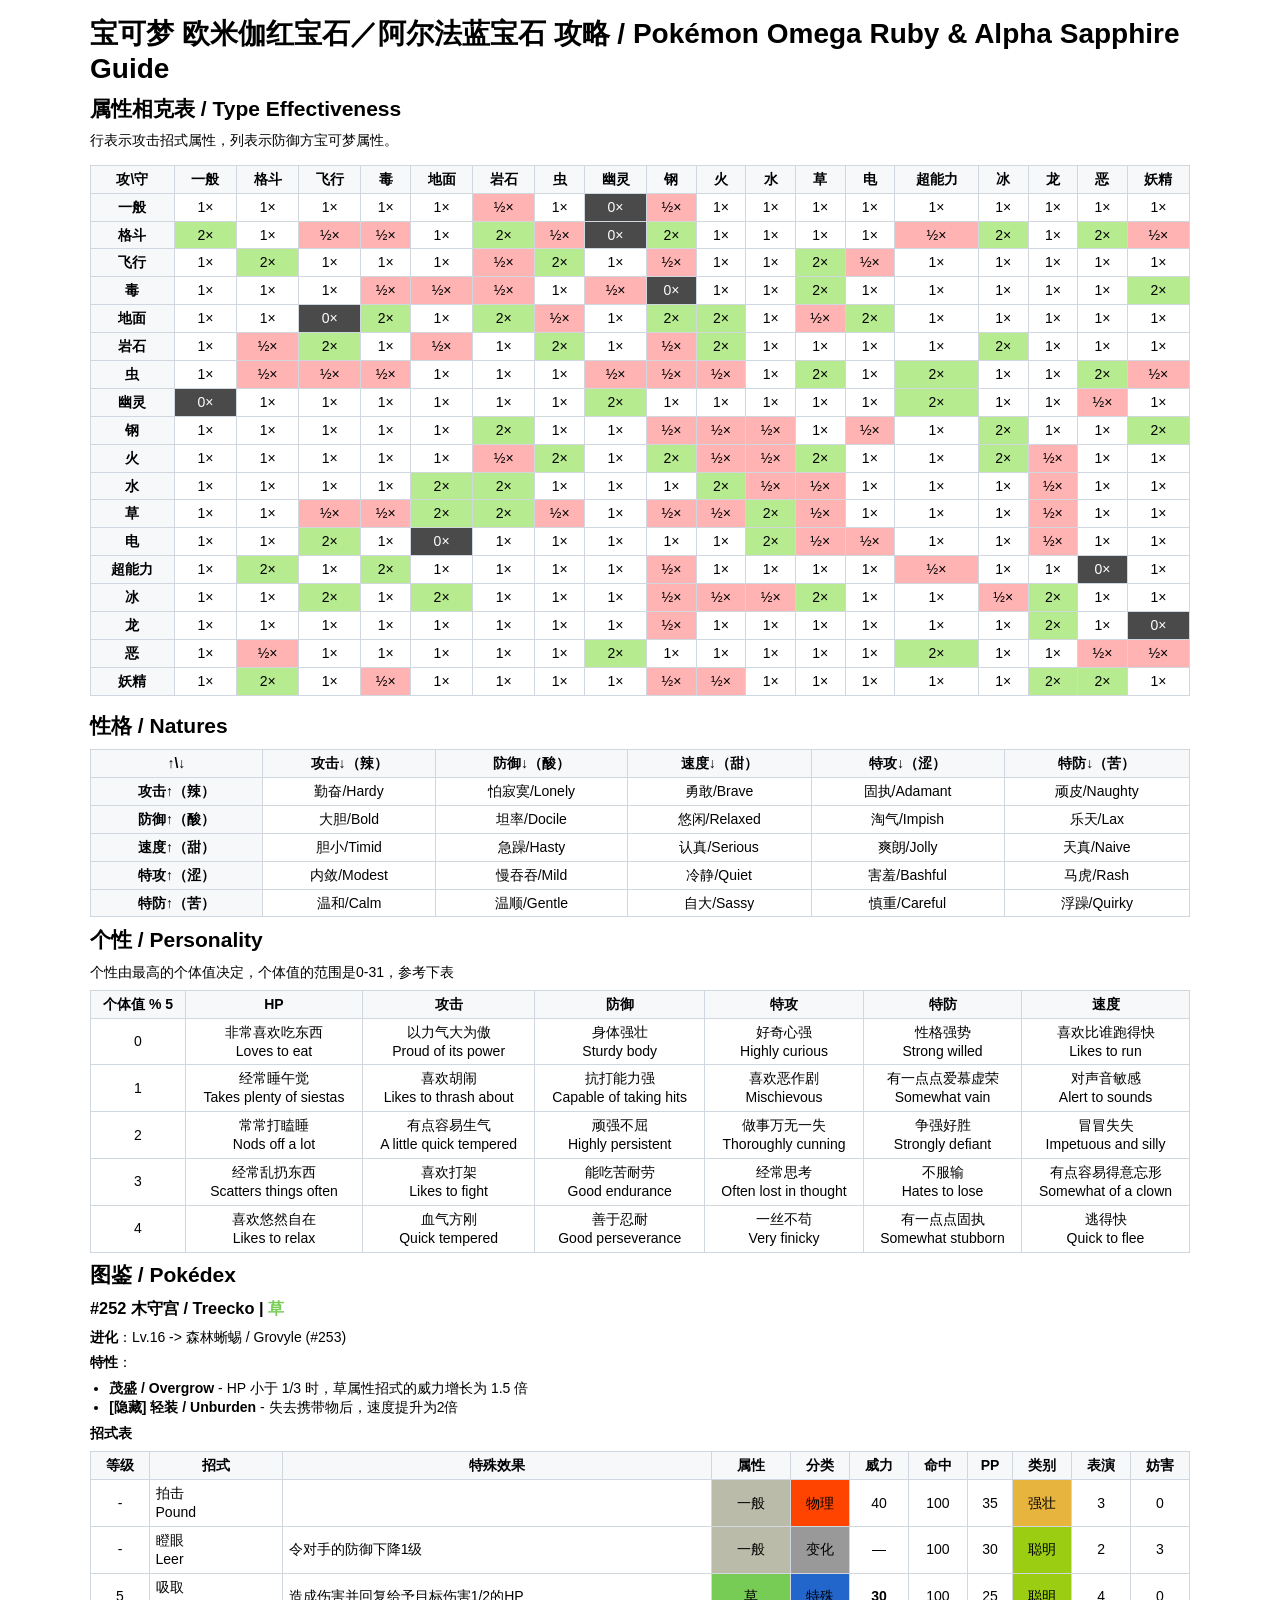
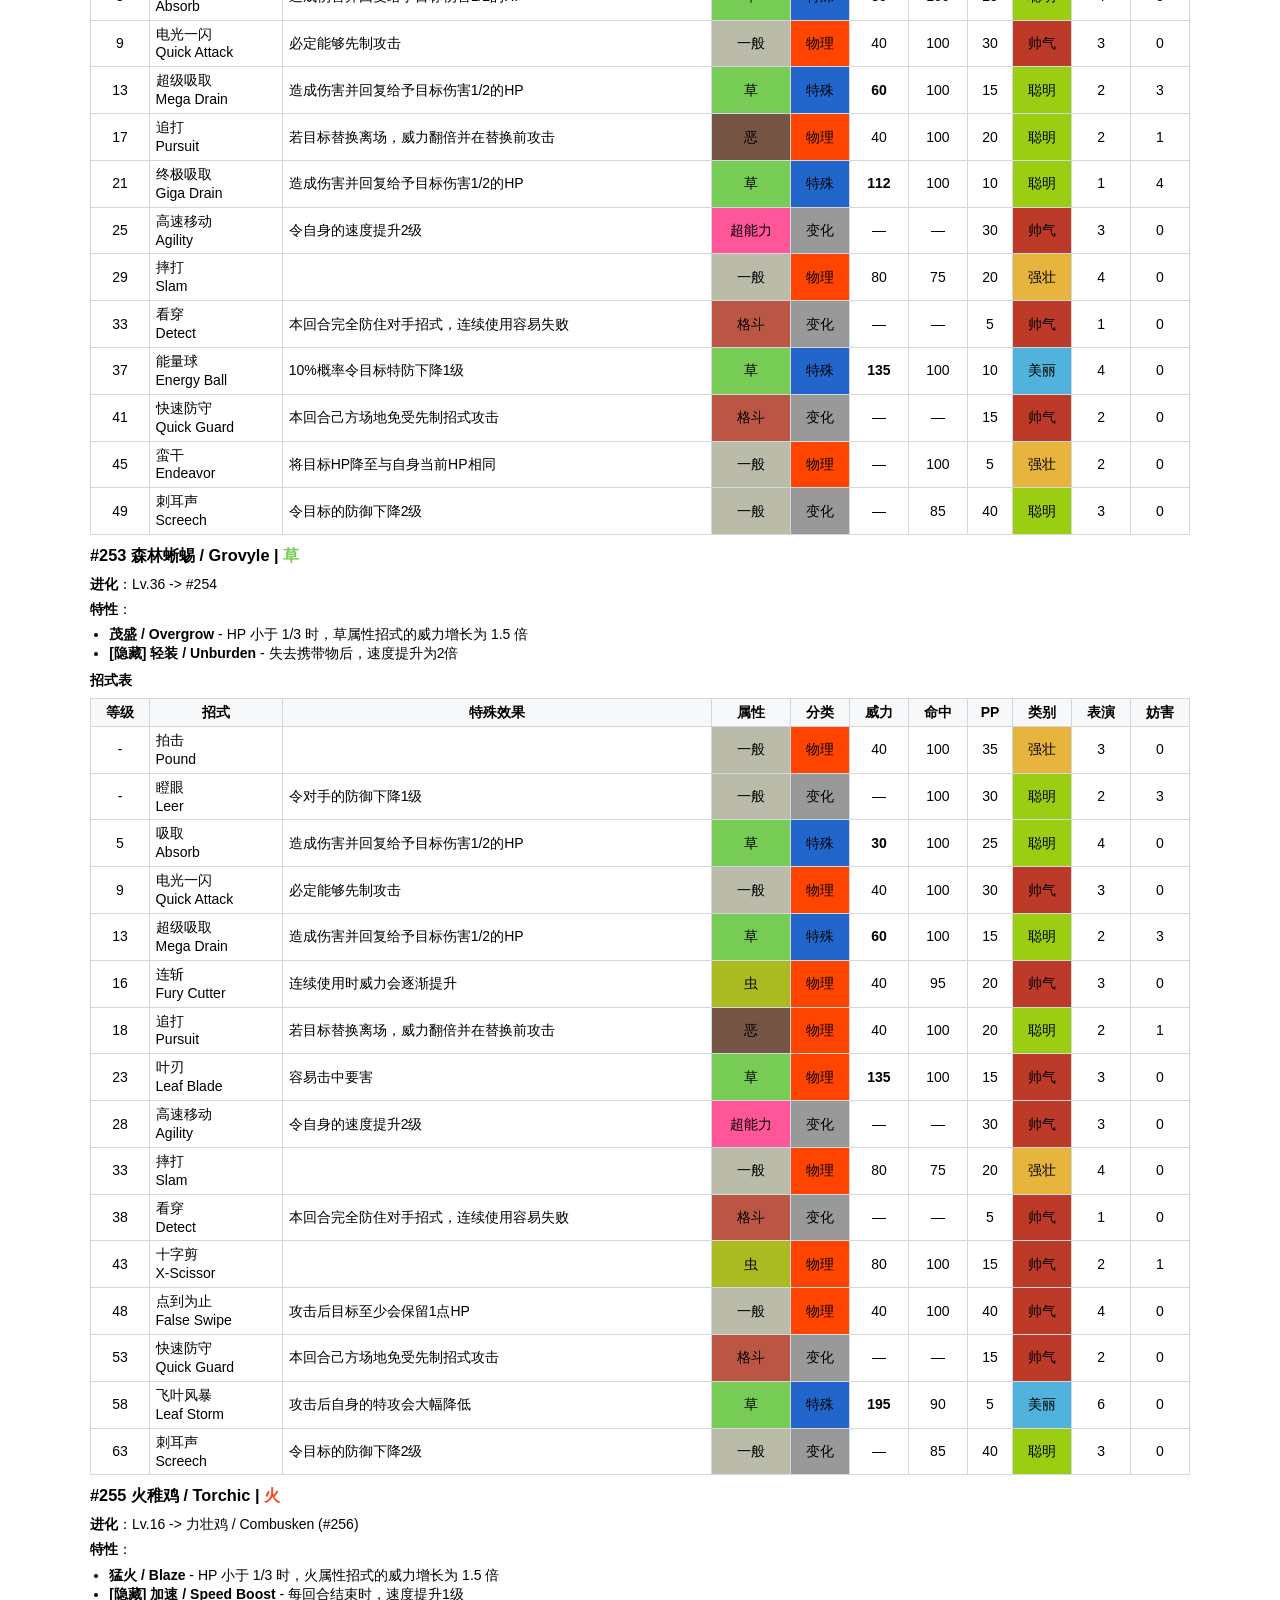
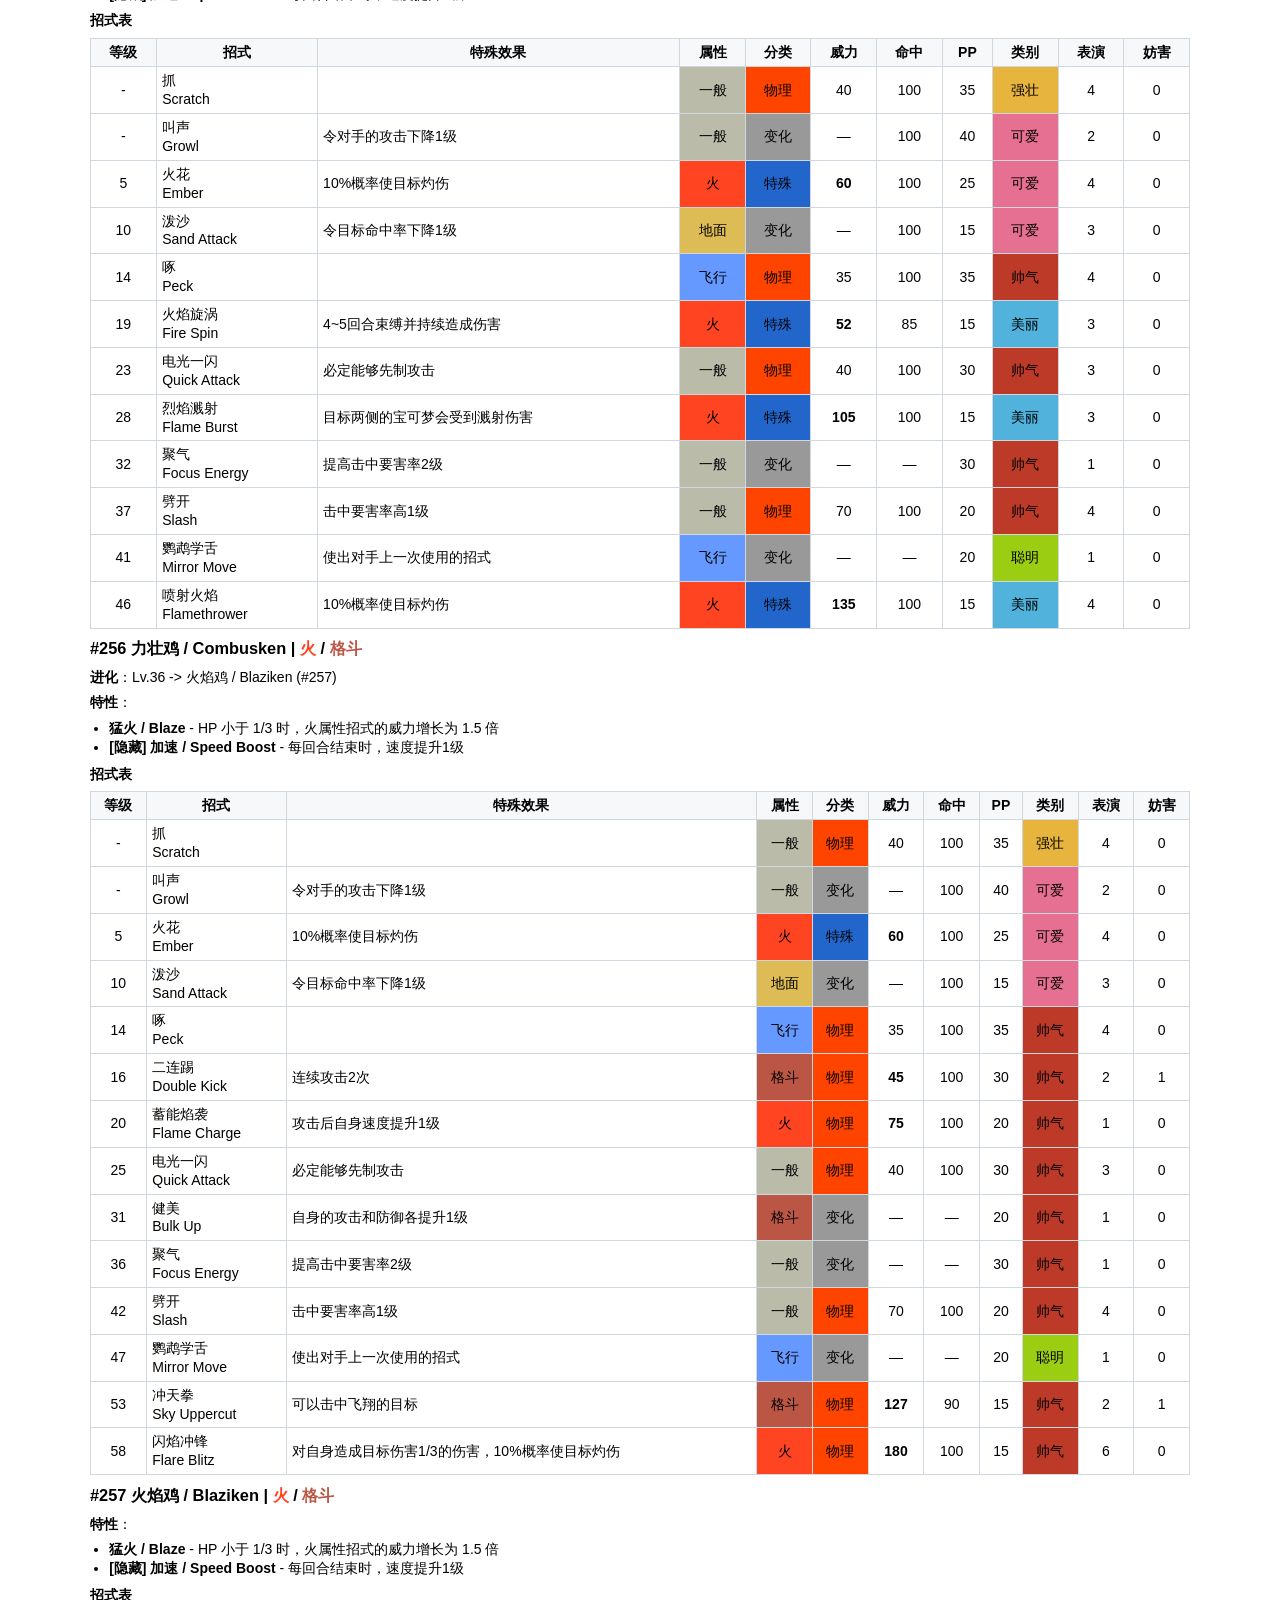
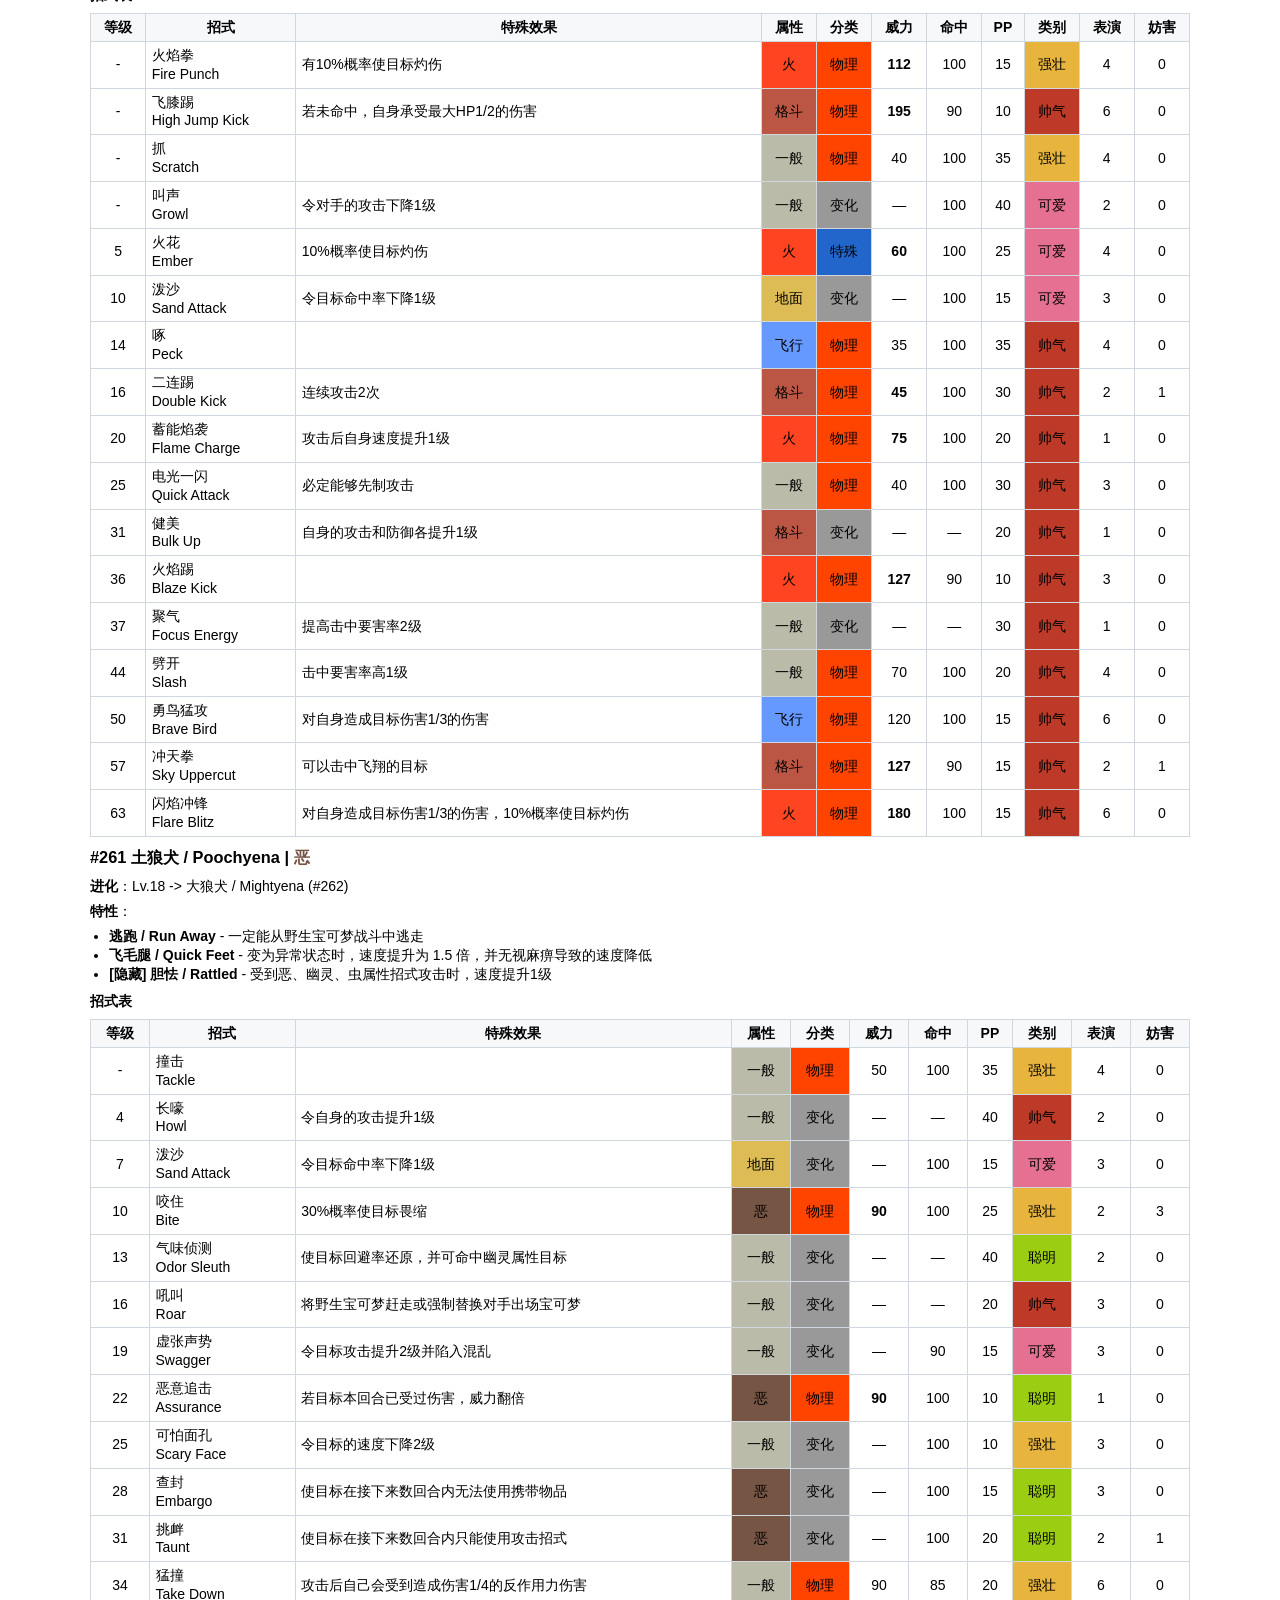
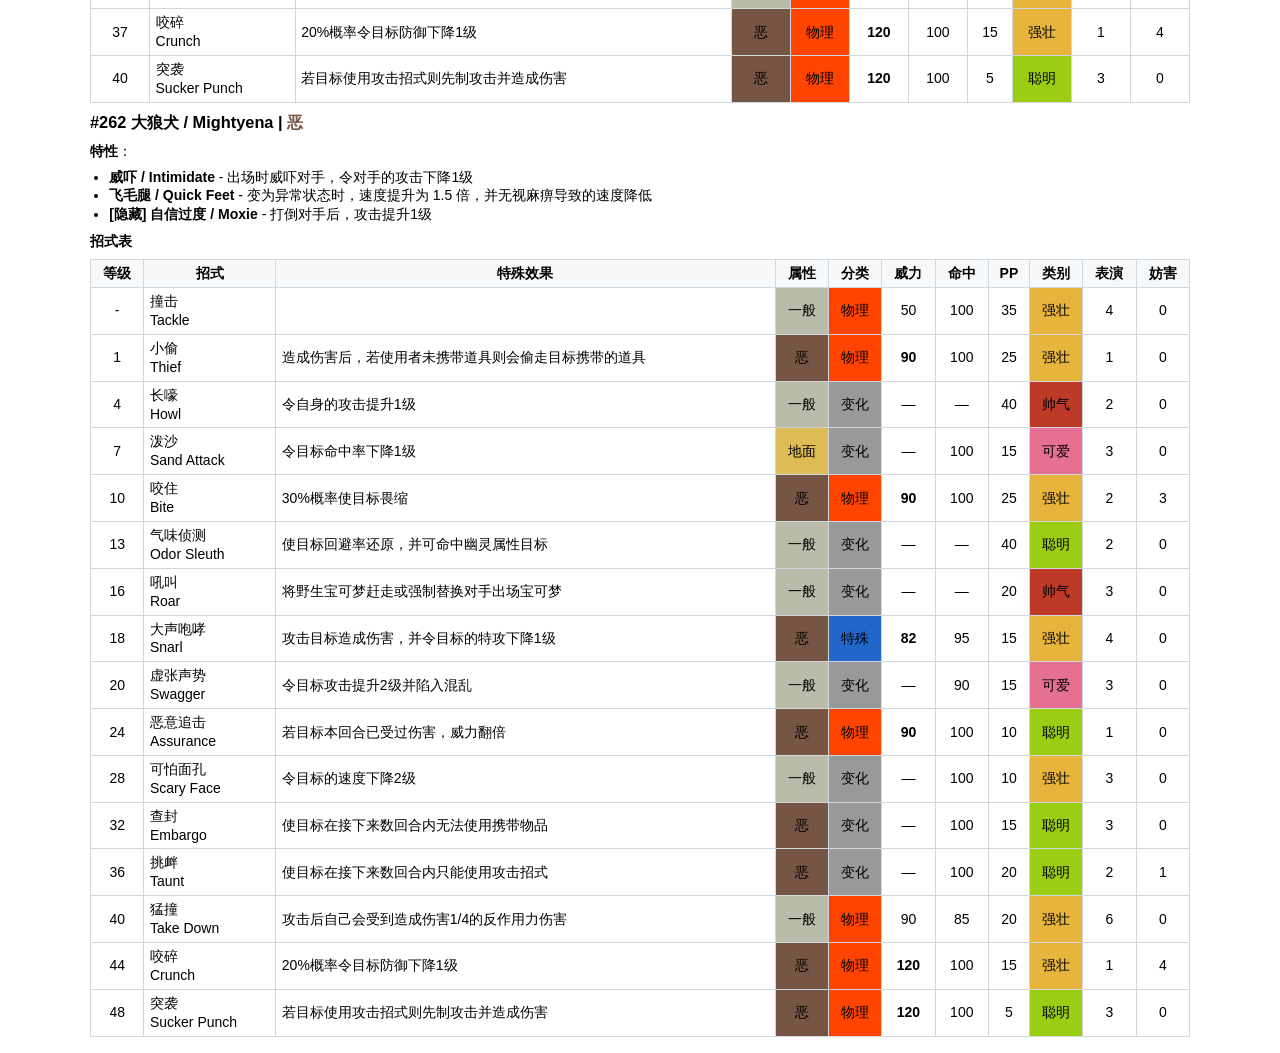
==== commit d904ec37: "refactor table styling to semantic CSS classes" ====
--- a/docs/index.html
+++ b/docs/index.html
@@ -4,536 +4,526 @@
   <meta charset='utf-8' />
   <meta name='viewport' content='width=device-width, initial-scale=1' />
   <title>ORAS Guide</title>
-  <style>
-    body { font-family: sans-serif; font-size: 14px; line-height: 1.35; margin: 1rem auto; max-width: 1100px; padding: 0 0.5rem; }
-    h1, h2, h3 { line-height: 1.25; margin: 0.6rem 0; }
-    p { margin: 0.4rem 0; }
-    ul { margin: 0.3rem 0 0.5rem; padding-left: 1.2rem; }
-    table { border-collapse: collapse; width: 100%; margin: 0.5rem 0; }
-    th, td { border: 1px solid #d0d7de; padding: 0.25rem 0.35rem; vertical-align: top; }
-    th { background: #f6f8fa; white-space: nowrap; }
-    blockquote { margin: 0.6rem 0; padding: 0.35rem 0.75rem; border-left: 4px solid #d0d7de; color: #57606a; }
-    @media print { body { font-size: 12.5px; margin: 0; padding: 0; max-width: none; } table { margin: 0.35rem 0; } th, td { padding: 0.2rem 0.3rem; } }
-  </style>
+  <link rel='stylesheet' href='styles.css' />
 </head>
 <body>
 <h1>宝可梦 欧米伽红宝石／阿尔法蓝宝石 攻略 / Pokémon Omega Ruby & Alpha Sapphire Guide</h1>
 <h2>属性相克表 / Type Effectiveness</h2>
 <p>行表示攻击招式属性，列表示防御方宝可梦属性。</p>
-<div style='overflow-x:auto;'>
-<table>
-<tr>
-<th style='text-align:center; vertical-align:middle;'>攻\守</th>
-<th style='text-align:center; vertical-align:middle; background:#BBBBAA;'>一般</th>
-<th style='text-align:center; vertical-align:middle; background:#BB5544;'>格斗</th>
-<th style='text-align:center; vertical-align:middle; background:#6699FF;'>飞行</th>
-<th style='text-align:center; vertical-align:middle; background:#AA5599;'>毒</th>
-<th style='text-align:center; vertical-align:middle; background:#DDBB55;'>地面</th>
-<th style='text-align:center; vertical-align:middle; background:#BBAA66;'>岩石</th>
-<th style='text-align:center; vertical-align:middle; background:#AABB22;'>虫</th>
-<th style='text-align:center; vertical-align:middle; background:#6666BB;'>幽灵</th>
-<th style='text-align:center; vertical-align:middle; background:#AAAABB;'>钢</th>
-<th style='text-align:center; vertical-align:middle; background:#FF4422;'>火</th>
-<th style='text-align:center; vertical-align:middle; background:#3399FF;'>水</th>
-<th style='text-align:center; vertical-align:middle; background:#77CC55;'>草</th>
-<th style='text-align:center; vertical-align:middle; background:#FFCC33;'>电</th>
-<th style='text-align:center; vertical-align:middle; background:#FF5599;'>超能力</th>
-<th style='text-align:center; vertical-align:middle; background:#66CCFF;'>冰</th>
-<th style='text-align:center; vertical-align:middle; background:#7766EE;'>龙</th>
-<th style='text-align:center; vertical-align:middle; background:#775544;'>恶</th>
-<th style='text-align:center; vertical-align:middle; background:#EE99EE;'>妖精</th>
-</tr>
-<tr>
-<th style='text-align:center; vertical-align:middle; background:#BBBBAA;'>一般</th>
-<td style='text-align:center; vertical-align:middle;'>1×</td>
-<td style='text-align:center; vertical-align:middle;'>1×</td>
-<td style='text-align:center; vertical-align:middle;'>1×</td>
-<td style='text-align:center; vertical-align:middle;'>1×</td>
-<td style='text-align:center; vertical-align:middle;'>1×</td>
-<td style='text-align:center; vertical-align:middle; background:#ffb3b3;'>½×</td>
-<td style='text-align:center; vertical-align:middle;'>1×</td>
-<td style='text-align:center; vertical-align:middle; background:#4a4a4a; color:#ffffff;'>0×</td>
-<td style='text-align:center; vertical-align:middle; background:#ffb3b3;'>½×</td>
-<td style='text-align:center; vertical-align:middle;'>1×</td>
-<td style='text-align:center; vertical-align:middle;'>1×</td>
-<td style='text-align:center; vertical-align:middle;'>1×</td>
-<td style='text-align:center; vertical-align:middle;'>1×</td>
-<td style='text-align:center; vertical-align:middle;'>1×</td>
-<td style='text-align:center; vertical-align:middle;'>1×</td>
-<td style='text-align:center; vertical-align:middle;'>1×</td>
-<td style='text-align:center; vertical-align:middle;'>1×</td>
-<td style='text-align:center; vertical-align:middle;'>1×</td>
-</tr>
-<tr>
-<th style='text-align:center; vertical-align:middle; background:#BB5544;'>格斗</th>
-<td style='text-align:center; vertical-align:middle; background:#b7eb8f;'>2×</td>
-<td style='text-align:center; vertical-align:middle;'>1×</td>
-<td style='text-align:center; vertical-align:middle; background:#ffb3b3;'>½×</td>
-<td style='text-align:center; vertical-align:middle; background:#ffb3b3;'>½×</td>
-<td style='text-align:center; vertical-align:middle;'>1×</td>
-<td style='text-align:center; vertical-align:middle; background:#b7eb8f;'>2×</td>
-<td style='text-align:center; vertical-align:middle; background:#ffb3b3;'>½×</td>
-<td style='text-align:center; vertical-align:middle; background:#4a4a4a; color:#ffffff;'>0×</td>
-<td style='text-align:center; vertical-align:middle; background:#b7eb8f;'>2×</td>
-<td style='text-align:center; vertical-align:middle;'>1×</td>
-<td style='text-align:center; vertical-align:middle;'>1×</td>
-<td style='text-align:center; vertical-align:middle;'>1×</td>
-<td style='text-align:center; vertical-align:middle;'>1×</td>
-<td style='text-align:center; vertical-align:middle; background:#ffb3b3;'>½×</td>
-<td style='text-align:center; vertical-align:middle; background:#b7eb8f;'>2×</td>
-<td style='text-align:center; vertical-align:middle;'>1×</td>
-<td style='text-align:center; vertical-align:middle; background:#b7eb8f;'>2×</td>
-<td style='text-align:center; vertical-align:middle; background:#ffb3b3;'>½×</td>
-</tr>
-<tr>
-<th style='text-align:center; vertical-align:middle; background:#6699FF;'>飞行</th>
-<td style='text-align:center; vertical-align:middle;'>1×</td>
-<td style='text-align:center; vertical-align:middle; background:#b7eb8f;'>2×</td>
-<td style='text-align:center; vertical-align:middle;'>1×</td>
-<td style='text-align:center; vertical-align:middle;'>1×</td>
-<td style='text-align:center; vertical-align:middle;'>1×</td>
-<td style='text-align:center; vertical-align:middle; background:#ffb3b3;'>½×</td>
-<td style='text-align:center; vertical-align:middle; background:#b7eb8f;'>2×</td>
-<td style='text-align:center; vertical-align:middle;'>1×</td>
-<td style='text-align:center; vertical-align:middle; background:#ffb3b3;'>½×</td>
-<td style='text-align:center; vertical-align:middle;'>1×</td>
-<td style='text-align:center; vertical-align:middle;'>1×</td>
-<td style='text-align:center; vertical-align:middle; background:#b7eb8f;'>2×</td>
-<td style='text-align:center; vertical-align:middle; background:#ffb3b3;'>½×</td>
-<td style='text-align:center; vertical-align:middle;'>1×</td>
-<td style='text-align:center; vertical-align:middle;'>1×</td>
-<td style='text-align:center; vertical-align:middle;'>1×</td>
-<td style='text-align:center; vertical-align:middle;'>1×</td>
-<td style='text-align:center; vertical-align:middle;'>1×</td>
-</tr>
-<tr>
-<th style='text-align:center; vertical-align:middle; background:#AA5599;'>毒</th>
-<td style='text-align:center; vertical-align:middle;'>1×</td>
-<td style='text-align:center; vertical-align:middle;'>1×</td>
-<td style='text-align:center; vertical-align:middle;'>1×</td>
-<td style='text-align:center; vertical-align:middle; background:#ffb3b3;'>½×</td>
-<td style='text-align:center; vertical-align:middle; background:#ffb3b3;'>½×</td>
-<td style='text-align:center; vertical-align:middle; background:#ffb3b3;'>½×</td>
-<td style='text-align:center; vertical-align:middle;'>1×</td>
-<td style='text-align:center; vertical-align:middle; background:#ffb3b3;'>½×</td>
-<td style='text-align:center; vertical-align:middle; background:#4a4a4a; color:#ffffff;'>0×</td>
-<td style='text-align:center; vertical-align:middle;'>1×</td>
-<td style='text-align:center; vertical-align:middle;'>1×</td>
-<td style='text-align:center; vertical-align:middle; background:#b7eb8f;'>2×</td>
-<td style='text-align:center; vertical-align:middle;'>1×</td>
-<td style='text-align:center; vertical-align:middle;'>1×</td>
-<td style='text-align:center; vertical-align:middle;'>1×</td>
-<td style='text-align:center; vertical-align:middle;'>1×</td>
-<td style='text-align:center; vertical-align:middle;'>1×</td>
-<td style='text-align:center; vertical-align:middle; background:#b7eb8f;'>2×</td>
-</tr>
-<tr>
-<th style='text-align:center; vertical-align:middle; background:#DDBB55;'>地面</th>
-<td style='text-align:center; vertical-align:middle;'>1×</td>
-<td style='text-align:center; vertical-align:middle;'>1×</td>
-<td style='text-align:center; vertical-align:middle; background:#4a4a4a; color:#ffffff;'>0×</td>
-<td style='text-align:center; vertical-align:middle; background:#b7eb8f;'>2×</td>
-<td style='text-align:center; vertical-align:middle;'>1×</td>
-<td style='text-align:center; vertical-align:middle; background:#b7eb8f;'>2×</td>
-<td style='text-align:center; vertical-align:middle; background:#ffb3b3;'>½×</td>
-<td style='text-align:center; vertical-align:middle;'>1×</td>
-<td style='text-align:center; vertical-align:middle; background:#b7eb8f;'>2×</td>
-<td style='text-align:center; vertical-align:middle; background:#b7eb8f;'>2×</td>
-<td style='text-align:center; vertical-align:middle;'>1×</td>
-<td style='text-align:center; vertical-align:middle; background:#ffb3b3;'>½×</td>
-<td style='text-align:center; vertical-align:middle; background:#b7eb8f;'>2×</td>
-<td style='text-align:center; vertical-align:middle;'>1×</td>
-<td style='text-align:center; vertical-align:middle;'>1×</td>
-<td style='text-align:center; vertical-align:middle;'>1×</td>
-<td style='text-align:center; vertical-align:middle;'>1×</td>
-<td style='text-align:center; vertical-align:middle;'>1×</td>
-</tr>
-<tr>
-<th style='text-align:center; vertical-align:middle; background:#BBAA66;'>岩石</th>
-<td style='text-align:center; vertical-align:middle;'>1×</td>
-<td style='text-align:center; vertical-align:middle; background:#ffb3b3;'>½×</td>
-<td style='text-align:center; vertical-align:middle; background:#b7eb8f;'>2×</td>
-<td style='text-align:center; vertical-align:middle;'>1×</td>
-<td style='text-align:center; vertical-align:middle; background:#ffb3b3;'>½×</td>
-<td style='text-align:center; vertical-align:middle;'>1×</td>
-<td style='text-align:center; vertical-align:middle; background:#b7eb8f;'>2×</td>
-<td style='text-align:center; vertical-align:middle;'>1×</td>
-<td style='text-align:center; vertical-align:middle; background:#ffb3b3;'>½×</td>
-<td style='text-align:center; vertical-align:middle; background:#b7eb8f;'>2×</td>
-<td style='text-align:center; vertical-align:middle;'>1×</td>
-<td style='text-align:center; vertical-align:middle;'>1×</td>
-<td style='text-align:center; vertical-align:middle;'>1×</td>
-<td style='text-align:center; vertical-align:middle;'>1×</td>
-<td style='text-align:center; vertical-align:middle; background:#b7eb8f;'>2×</td>
-<td style='text-align:center; vertical-align:middle;'>1×</td>
-<td style='text-align:center; vertical-align:middle;'>1×</td>
-<td style='text-align:center; vertical-align:middle;'>1×</td>
-</tr>
-<tr>
-<th style='text-align:center; vertical-align:middle; background:#AABB22;'>虫</th>
-<td style='text-align:center; vertical-align:middle;'>1×</td>
-<td style='text-align:center; vertical-align:middle; background:#ffb3b3;'>½×</td>
-<td style='text-align:center; vertical-align:middle; background:#ffb3b3;'>½×</td>
-<td style='text-align:center; vertical-align:middle; background:#ffb3b3;'>½×</td>
-<td style='text-align:center; vertical-align:middle;'>1×</td>
-<td style='text-align:center; vertical-align:middle;'>1×</td>
-<td style='text-align:center; vertical-align:middle;'>1×</td>
-<td style='text-align:center; vertical-align:middle; background:#ffb3b3;'>½×</td>
-<td style='text-align:center; vertical-align:middle; background:#ffb3b3;'>½×</td>
-<td style='text-align:center; vertical-align:middle; background:#ffb3b3;'>½×</td>
-<td style='text-align:center; vertical-align:middle;'>1×</td>
-<td style='text-align:center; vertical-align:middle; background:#b7eb8f;'>2×</td>
-<td style='text-align:center; vertical-align:middle;'>1×</td>
-<td style='text-align:center; vertical-align:middle; background:#b7eb8f;'>2×</td>
-<td style='text-align:center; vertical-align:middle;'>1×</td>
-<td style='text-align:center; vertical-align:middle;'>1×</td>
-<td style='text-align:center; vertical-align:middle; background:#b7eb8f;'>2×</td>
-<td style='text-align:center; vertical-align:middle; background:#ffb3b3;'>½×</td>
-</tr>
-<tr>
-<th style='text-align:center; vertical-align:middle; background:#6666BB;'>幽灵</th>
-<td style='text-align:center; vertical-align:middle; background:#4a4a4a; color:#ffffff;'>0×</td>
-<td style='text-align:center; vertical-align:middle;'>1×</td>
-<td style='text-align:center; vertical-align:middle;'>1×</td>
-<td style='text-align:center; vertical-align:middle;'>1×</td>
-<td style='text-align:center; vertical-align:middle;'>1×</td>
-<td style='text-align:center; vertical-align:middle;'>1×</td>
-<td style='text-align:center; vertical-align:middle;'>1×</td>
-<td style='text-align:center; vertical-align:middle; background:#b7eb8f;'>2×</td>
-<td style='text-align:center; vertical-align:middle;'>1×</td>
-<td style='text-align:center; vertical-align:middle;'>1×</td>
-<td style='text-align:center; vertical-align:middle;'>1×</td>
-<td style='text-align:center; vertical-align:middle;'>1×</td>
-<td style='text-align:center; vertical-align:middle;'>1×</td>
-<td style='text-align:center; vertical-align:middle; background:#b7eb8f;'>2×</td>
-<td style='text-align:center; vertical-align:middle;'>1×</td>
-<td style='text-align:center; vertical-align:middle;'>1×</td>
-<td style='text-align:center; vertical-align:middle; background:#ffb3b3;'>½×</td>
-<td style='text-align:center; vertical-align:middle;'>1×</td>
-</tr>
-<tr>
-<th style='text-align:center; vertical-align:middle; background:#AAAABB;'>钢</th>
-<td style='text-align:center; vertical-align:middle;'>1×</td>
-<td style='text-align:center; vertical-align:middle;'>1×</td>
-<td style='text-align:center; vertical-align:middle;'>1×</td>
-<td style='text-align:center; vertical-align:middle;'>1×</td>
-<td style='text-align:center; vertical-align:middle;'>1×</td>
-<td style='text-align:center; vertical-align:middle; background:#b7eb8f;'>2×</td>
-<td style='text-align:center; vertical-align:middle;'>1×</td>
-<td style='text-align:center; vertical-align:middle;'>1×</td>
-<td style='text-align:center; vertical-align:middle; background:#ffb3b3;'>½×</td>
-<td style='text-align:center; vertical-align:middle; background:#ffb3b3;'>½×</td>
-<td style='text-align:center; vertical-align:middle; background:#ffb3b3;'>½×</td>
-<td style='text-align:center; vertical-align:middle;'>1×</td>
-<td style='text-align:center; vertical-align:middle; background:#ffb3b3;'>½×</td>
-<td style='text-align:center; vertical-align:middle;'>1×</td>
-<td style='text-align:center; vertical-align:middle; background:#b7eb8f;'>2×</td>
-<td style='text-align:center; vertical-align:middle;'>1×</td>
-<td style='text-align:center; vertical-align:middle;'>1×</td>
-<td style='text-align:center; vertical-align:middle; background:#b7eb8f;'>2×</td>
-</tr>
-<tr>
-<th style='text-align:center; vertical-align:middle; background:#FF4422;'>火</th>
-<td style='text-align:center; vertical-align:middle;'>1×</td>
-<td style='text-align:center; vertical-align:middle;'>1×</td>
-<td style='text-align:center; vertical-align:middle;'>1×</td>
-<td style='text-align:center; vertical-align:middle;'>1×</td>
-<td style='text-align:center; vertical-align:middle;'>1×</td>
-<td style='text-align:center; vertical-align:middle; background:#ffb3b3;'>½×</td>
-<td style='text-align:center; vertical-align:middle; background:#b7eb8f;'>2×</td>
-<td style='text-align:center; vertical-align:middle;'>1×</td>
-<td style='text-align:center; vertical-align:middle; background:#b7eb8f;'>2×</td>
-<td style='text-align:center; vertical-align:middle; background:#ffb3b3;'>½×</td>
-<td style='text-align:center; vertical-align:middle; background:#ffb3b3;'>½×</td>
-<td style='text-align:center; vertical-align:middle; background:#b7eb8f;'>2×</td>
-<td style='text-align:center; vertical-align:middle;'>1×</td>
-<td style='text-align:center; vertical-align:middle;'>1×</td>
-<td style='text-align:center; vertical-align:middle; background:#b7eb8f;'>2×</td>
-<td style='text-align:center; vertical-align:middle; background:#ffb3b3;'>½×</td>
-<td style='text-align:center; vertical-align:middle;'>1×</td>
-<td style='text-align:center; vertical-align:middle;'>1×</td>
-</tr>
-<tr>
-<th style='text-align:center; vertical-align:middle; background:#3399FF;'>水</th>
-<td style='text-align:center; vertical-align:middle;'>1×</td>
-<td style='text-align:center; vertical-align:middle;'>1×</td>
-<td style='text-align:center; vertical-align:middle;'>1×</td>
-<td style='text-align:center; vertical-align:middle;'>1×</td>
-<td style='text-align:center; vertical-align:middle; background:#b7eb8f;'>2×</td>
-<td style='text-align:center; vertical-align:middle; background:#b7eb8f;'>2×</td>
-<td style='text-align:center; vertical-align:middle;'>1×</td>
-<td style='text-align:center; vertical-align:middle;'>1×</td>
-<td style='text-align:center; vertical-align:middle;'>1×</td>
-<td style='text-align:center; vertical-align:middle; background:#b7eb8f;'>2×</td>
-<td style='text-align:center; vertical-align:middle; background:#ffb3b3;'>½×</td>
-<td style='text-align:center; vertical-align:middle; background:#ffb3b3;'>½×</td>
-<td style='text-align:center; vertical-align:middle;'>1×</td>
-<td style='text-align:center; vertical-align:middle;'>1×</td>
-<td style='text-align:center; vertical-align:middle;'>1×</td>
-<td style='text-align:center; vertical-align:middle; background:#ffb3b3;'>½×</td>
-<td style='text-align:center; vertical-align:middle;'>1×</td>
-<td style='text-align:center; vertical-align:middle;'>1×</td>
-</tr>
-<tr>
-<th style='text-align:center; vertical-align:middle; background:#77CC55;'>草</th>
-<td style='text-align:center; vertical-align:middle;'>1×</td>
-<td style='text-align:center; vertical-align:middle;'>1×</td>
-<td style='text-align:center; vertical-align:middle; background:#ffb3b3;'>½×</td>
-<td style='text-align:center; vertical-align:middle; background:#ffb3b3;'>½×</td>
-<td style='text-align:center; vertical-align:middle; background:#b7eb8f;'>2×</td>
-<td style='text-align:center; vertical-align:middle; background:#b7eb8f;'>2×</td>
-<td style='text-align:center; vertical-align:middle; background:#ffb3b3;'>½×</td>
-<td style='text-align:center; vertical-align:middle;'>1×</td>
-<td style='text-align:center; vertical-align:middle; background:#ffb3b3;'>½×</td>
-<td style='text-align:center; vertical-align:middle; background:#ffb3b3;'>½×</td>
-<td style='text-align:center; vertical-align:middle; background:#b7eb8f;'>2×</td>
-<td style='text-align:center; vertical-align:middle; background:#ffb3b3;'>½×</td>
-<td style='text-align:center; vertical-align:middle;'>1×</td>
-<td style='text-align:center; vertical-align:middle;'>1×</td>
-<td style='text-align:center; vertical-align:middle;'>1×</td>
-<td style='text-align:center; vertical-align:middle; background:#ffb3b3;'>½×</td>
-<td style='text-align:center; vertical-align:middle;'>1×</td>
-<td style='text-align:center; vertical-align:middle;'>1×</td>
-</tr>
-<tr>
-<th style='text-align:center; vertical-align:middle; background:#FFCC33;'>电</th>
-<td style='text-align:center; vertical-align:middle;'>1×</td>
-<td style='text-align:center; vertical-align:middle;'>1×</td>
-<td style='text-align:center; vertical-align:middle; background:#b7eb8f;'>2×</td>
-<td style='text-align:center; vertical-align:middle;'>1×</td>
-<td style='text-align:center; vertical-align:middle; background:#4a4a4a; color:#ffffff;'>0×</td>
-<td style='text-align:center; vertical-align:middle;'>1×</td>
-<td style='text-align:center; vertical-align:middle;'>1×</td>
-<td style='text-align:center; vertical-align:middle;'>1×</td>
-<td style='text-align:center; vertical-align:middle;'>1×</td>
-<td style='text-align:center; vertical-align:middle;'>1×</td>
-<td style='text-align:center; vertical-align:middle; background:#b7eb8f;'>2×</td>
-<td style='text-align:center; vertical-align:middle; background:#ffb3b3;'>½×</td>
-<td style='text-align:center; vertical-align:middle; background:#ffb3b3;'>½×</td>
-<td style='text-align:center; vertical-align:middle;'>1×</td>
-<td style='text-align:center; vertical-align:middle;'>1×</td>
-<td style='text-align:center; vertical-align:middle; background:#ffb3b3;'>½×</td>
-<td style='text-align:center; vertical-align:middle;'>1×</td>
-<td style='text-align:center; vertical-align:middle;'>1×</td>
-</tr>
-<tr>
-<th style='text-align:center; vertical-align:middle; background:#FF5599;'>超能力</th>
-<td style='text-align:center; vertical-align:middle;'>1×</td>
-<td style='text-align:center; vertical-align:middle; background:#b7eb8f;'>2×</td>
-<td style='text-align:center; vertical-align:middle;'>1×</td>
-<td style='text-align:center; vertical-align:middle; background:#b7eb8f;'>2×</td>
-<td style='text-align:center; vertical-align:middle;'>1×</td>
-<td style='text-align:center; vertical-align:middle;'>1×</td>
-<td style='text-align:center; vertical-align:middle;'>1×</td>
-<td style='text-align:center; vertical-align:middle;'>1×</td>
-<td style='text-align:center; vertical-align:middle; background:#ffb3b3;'>½×</td>
-<td style='text-align:center; vertical-align:middle;'>1×</td>
-<td style='text-align:center; vertical-align:middle;'>1×</td>
-<td style='text-align:center; vertical-align:middle;'>1×</td>
-<td style='text-align:center; vertical-align:middle;'>1×</td>
-<td style='text-align:center; vertical-align:middle; background:#ffb3b3;'>½×</td>
-<td style='text-align:center; vertical-align:middle;'>1×</td>
-<td style='text-align:center; vertical-align:middle;'>1×</td>
-<td style='text-align:center; vertical-align:middle; background:#4a4a4a; color:#ffffff;'>0×</td>
-<td style='text-align:center; vertical-align:middle;'>1×</td>
-</tr>
-<tr>
-<th style='text-align:center; vertical-align:middle; background:#66CCFF;'>冰</th>
-<td style='text-align:center; vertical-align:middle;'>1×</td>
-<td style='text-align:center; vertical-align:middle;'>1×</td>
-<td style='text-align:center; vertical-align:middle; background:#b7eb8f;'>2×</td>
-<td style='text-align:center; vertical-align:middle;'>1×</td>
-<td style='text-align:center; vertical-align:middle; background:#b7eb8f;'>2×</td>
-<td style='text-align:center; vertical-align:middle;'>1×</td>
-<td style='text-align:center; vertical-align:middle;'>1×</td>
-<td style='text-align:center; vertical-align:middle;'>1×</td>
-<td style='text-align:center; vertical-align:middle; background:#ffb3b3;'>½×</td>
-<td style='text-align:center; vertical-align:middle; background:#ffb3b3;'>½×</td>
-<td style='text-align:center; vertical-align:middle; background:#ffb3b3;'>½×</td>
-<td style='text-align:center; vertical-align:middle; background:#b7eb8f;'>2×</td>
-<td style='text-align:center; vertical-align:middle;'>1×</td>
-<td style='text-align:center; vertical-align:middle;'>1×</td>
-<td style='text-align:center; vertical-align:middle; background:#ffb3b3;'>½×</td>
-<td style='text-align:center; vertical-align:middle; background:#b7eb8f;'>2×</td>
-<td style='text-align:center; vertical-align:middle;'>1×</td>
-<td style='text-align:center; vertical-align:middle;'>1×</td>
-</tr>
-<tr>
-<th style='text-align:center; vertical-align:middle; background:#7766EE;'>龙</th>
-<td style='text-align:center; vertical-align:middle;'>1×</td>
-<td style='text-align:center; vertical-align:middle;'>1×</td>
-<td style='text-align:center; vertical-align:middle;'>1×</td>
-<td style='text-align:center; vertical-align:middle;'>1×</td>
-<td style='text-align:center; vertical-align:middle;'>1×</td>
-<td style='text-align:center; vertical-align:middle;'>1×</td>
-<td style='text-align:center; vertical-align:middle;'>1×</td>
-<td style='text-align:center; vertical-align:middle;'>1×</td>
-<td style='text-align:center; vertical-align:middle; background:#ffb3b3;'>½×</td>
-<td style='text-align:center; vertical-align:middle;'>1×</td>
-<td style='text-align:center; vertical-align:middle;'>1×</td>
-<td style='text-align:center; vertical-align:middle;'>1×</td>
-<td style='text-align:center; vertical-align:middle;'>1×</td>
-<td style='text-align:center; vertical-align:middle;'>1×</td>
-<td style='text-align:center; vertical-align:middle;'>1×</td>
-<td style='text-align:center; vertical-align:middle; background:#b7eb8f;'>2×</td>
-<td style='text-align:center; vertical-align:middle;'>1×</td>
-<td style='text-align:center; vertical-align:middle; background:#4a4a4a; color:#ffffff;'>0×</td>
-</tr>
-<tr>
-<th style='text-align:center; vertical-align:middle; background:#775544;'>恶</th>
-<td style='text-align:center; vertical-align:middle;'>1×</td>
-<td style='text-align:center; vertical-align:middle; background:#ffb3b3;'>½×</td>
-<td style='text-align:center; vertical-align:middle;'>1×</td>
-<td style='text-align:center; vertical-align:middle;'>1×</td>
-<td style='text-align:center; vertical-align:middle;'>1×</td>
-<td style='text-align:center; vertical-align:middle;'>1×</td>
-<td style='text-align:center; vertical-align:middle;'>1×</td>
-<td style='text-align:center; vertical-align:middle; background:#b7eb8f;'>2×</td>
-<td style='text-align:center; vertical-align:middle;'>1×</td>
-<td style='text-align:center; vertical-align:middle;'>1×</td>
-<td style='text-align:center; vertical-align:middle;'>1×</td>
-<td style='text-align:center; vertical-align:middle;'>1×</td>
-<td style='text-align:center; vertical-align:middle;'>1×</td>
-<td style='text-align:center; vertical-align:middle; background:#b7eb8f;'>2×</td>
-<td style='text-align:center; vertical-align:middle;'>1×</td>
-<td style='text-align:center; vertical-align:middle;'>1×</td>
-<td style='text-align:center; vertical-align:middle; background:#ffb3b3;'>½×</td>
-<td style='text-align:center; vertical-align:middle; background:#ffb3b3;'>½×</td>
-</tr>
-<tr>
-<th style='text-align:center; vertical-align:middle; background:#EE99EE;'>妖精</th>
-<td style='text-align:center; vertical-align:middle;'>1×</td>
-<td style='text-align:center; vertical-align:middle; background:#b7eb8f;'>2×</td>
-<td style='text-align:center; vertical-align:middle;'>1×</td>
-<td style='text-align:center; vertical-align:middle; background:#ffb3b3;'>½×</td>
-<td style='text-align:center; vertical-align:middle;'>1×</td>
-<td style='text-align:center; vertical-align:middle;'>1×</td>
-<td style='text-align:center; vertical-align:middle;'>1×</td>
-<td style='text-align:center; vertical-align:middle;'>1×</td>
-<td style='text-align:center; vertical-align:middle; background:#ffb3b3;'>½×</td>
-<td style='text-align:center; vertical-align:middle; background:#ffb3b3;'>½×</td>
-<td style='text-align:center; vertical-align:middle;'>1×</td>
-<td style='text-align:center; vertical-align:middle;'>1×</td>
-<td style='text-align:center; vertical-align:middle;'>1×</td>
-<td style='text-align:center; vertical-align:middle;'>1×</td>
-<td style='text-align:center; vertical-align:middle;'>1×</td>
-<td style='text-align:center; vertical-align:middle; background:#b7eb8f;'>2×</td>
-<td style='text-align:center; vertical-align:middle; background:#b7eb8f;'>2×</td>
-<td style='text-align:center; vertical-align:middle;'>1×</td>
+<div class='table-scroll'>
+<table class='type-chart'>
+<tr>
+<th class='ta-center va-middle'>攻\守</th>
+<th class='ta-center va-middle cell-type' style='--cell-bg: #BBBBAA;'>一般</th>
+<th class='ta-center va-middle cell-type' style='--cell-bg: #BB5544;'>格斗</th>
+<th class='ta-center va-middle cell-type' style='--cell-bg: #6699FF;'>飞行</th>
+<th class='ta-center va-middle cell-type' style='--cell-bg: #AA5599;'>毒</th>
+<th class='ta-center va-middle cell-type' style='--cell-bg: #DDBB55;'>地面</th>
+<th class='ta-center va-middle cell-type' style='--cell-bg: #BBAA66;'>岩石</th>
+<th class='ta-center va-middle cell-type' style='--cell-bg: #AABB22;'>虫</th>
+<th class='ta-center va-middle cell-type' style='--cell-bg: #6666BB;'>幽灵</th>
+<th class='ta-center va-middle cell-type' style='--cell-bg: #AAAABB;'>钢</th>
+<th class='ta-center va-middle cell-type' style='--cell-bg: #FF4422;'>火</th>
+<th class='ta-center va-middle cell-type' style='--cell-bg: #3399FF;'>水</th>
+<th class='ta-center va-middle cell-type' style='--cell-bg: #77CC55;'>草</th>
+<th class='ta-center va-middle cell-type' style='--cell-bg: #FFCC33;'>电</th>
+<th class='ta-center va-middle cell-type' style='--cell-bg: #FF5599;'>超能力</th>
+<th class='ta-center va-middle cell-type' style='--cell-bg: #66CCFF;'>冰</th>
+<th class='ta-center va-middle cell-type' style='--cell-bg: #7766EE;'>龙</th>
+<th class='ta-center va-middle cell-type' style='--cell-bg: #775544;'>恶</th>
+<th class='ta-center va-middle cell-type' style='--cell-bg: #EE99EE;'>妖精</th>
+</tr>
+<tr>
+<th class='ta-center va-middle cell-type' style='--cell-bg: #BBBBAA;'>一般</th>
+<td class='ta-center va-middle'>1×</td>
+<td class='ta-center va-middle'>1×</td>
+<td class='ta-center va-middle'>1×</td>
+<td class='ta-center va-middle'>1×</td>
+<td class='ta-center va-middle'>1×</td>
+<td class='ta-center va-middle multiplier-half'>½×</td>
+<td class='ta-center va-middle'>1×</td>
+<td class='ta-center va-middle multiplier-0x'>0×</td>
+<td class='ta-center va-middle multiplier-half'>½×</td>
+<td class='ta-center va-middle'>1×</td>
+<td class='ta-center va-middle'>1×</td>
+<td class='ta-center va-middle'>1×</td>
+<td class='ta-center va-middle'>1×</td>
+<td class='ta-center va-middle'>1×</td>
+<td class='ta-center va-middle'>1×</td>
+<td class='ta-center va-middle'>1×</td>
+<td class='ta-center va-middle'>1×</td>
+<td class='ta-center va-middle'>1×</td>
+</tr>
+<tr>
+<th class='ta-center va-middle cell-type' style='--cell-bg: #BB5544;'>格斗</th>
+<td class='ta-center va-middle multiplier-2x'>2×</td>
+<td class='ta-center va-middle'>1×</td>
+<td class='ta-center va-middle multiplier-half'>½×</td>
+<td class='ta-center va-middle multiplier-half'>½×</td>
+<td class='ta-center va-middle'>1×</td>
+<td class='ta-center va-middle multiplier-2x'>2×</td>
+<td class='ta-center va-middle multiplier-half'>½×</td>
+<td class='ta-center va-middle multiplier-0x'>0×</td>
+<td class='ta-center va-middle multiplier-2x'>2×</td>
+<td class='ta-center va-middle'>1×</td>
+<td class='ta-center va-middle'>1×</td>
+<td class='ta-center va-middle'>1×</td>
+<td class='ta-center va-middle'>1×</td>
+<td class='ta-center va-middle multiplier-half'>½×</td>
+<td class='ta-center va-middle multiplier-2x'>2×</td>
+<td class='ta-center va-middle'>1×</td>
+<td class='ta-center va-middle multiplier-2x'>2×</td>
+<td class='ta-center va-middle multiplier-half'>½×</td>
+</tr>
+<tr>
+<th class='ta-center va-middle cell-type' style='--cell-bg: #6699FF;'>飞行</th>
+<td class='ta-center va-middle'>1×</td>
+<td class='ta-center va-middle multiplier-2x'>2×</td>
+<td class='ta-center va-middle'>1×</td>
+<td class='ta-center va-middle'>1×</td>
+<td class='ta-center va-middle'>1×</td>
+<td class='ta-center va-middle multiplier-half'>½×</td>
+<td class='ta-center va-middle multiplier-2x'>2×</td>
+<td class='ta-center va-middle'>1×</td>
+<td class='ta-center va-middle multiplier-half'>½×</td>
+<td class='ta-center va-middle'>1×</td>
+<td class='ta-center va-middle'>1×</td>
+<td class='ta-center va-middle multiplier-2x'>2×</td>
+<td class='ta-center va-middle multiplier-half'>½×</td>
+<td class='ta-center va-middle'>1×</td>
+<td class='ta-center va-middle'>1×</td>
+<td class='ta-center va-middle'>1×</td>
+<td class='ta-center va-middle'>1×</td>
+<td class='ta-center va-middle'>1×</td>
+</tr>
+<tr>
+<th class='ta-center va-middle cell-type' style='--cell-bg: #AA5599;'>毒</th>
+<td class='ta-center va-middle'>1×</td>
+<td class='ta-center va-middle'>1×</td>
+<td class='ta-center va-middle'>1×</td>
+<td class='ta-center va-middle multiplier-half'>½×</td>
+<td class='ta-center va-middle multiplier-half'>½×</td>
+<td class='ta-center va-middle multiplier-half'>½×</td>
+<td class='ta-center va-middle'>1×</td>
+<td class='ta-center va-middle multiplier-half'>½×</td>
+<td class='ta-center va-middle multiplier-0x'>0×</td>
+<td class='ta-center va-middle'>1×</td>
+<td class='ta-center va-middle'>1×</td>
+<td class='ta-center va-middle multiplier-2x'>2×</td>
+<td class='ta-center va-middle'>1×</td>
+<td class='ta-center va-middle'>1×</td>
+<td class='ta-center va-middle'>1×</td>
+<td class='ta-center va-middle'>1×</td>
+<td class='ta-center va-middle'>1×</td>
+<td class='ta-center va-middle multiplier-2x'>2×</td>
+</tr>
+<tr>
+<th class='ta-center va-middle cell-type' style='--cell-bg: #DDBB55;'>地面</th>
+<td class='ta-center va-middle'>1×</td>
+<td class='ta-center va-middle'>1×</td>
+<td class='ta-center va-middle multiplier-0x'>0×</td>
+<td class='ta-center va-middle multiplier-2x'>2×</td>
+<td class='ta-center va-middle'>1×</td>
+<td class='ta-center va-middle multiplier-2x'>2×</td>
+<td class='ta-center va-middle multiplier-half'>½×</td>
+<td class='ta-center va-middle'>1×</td>
+<td class='ta-center va-middle multiplier-2x'>2×</td>
+<td class='ta-center va-middle multiplier-2x'>2×</td>
+<td class='ta-center va-middle'>1×</td>
+<td class='ta-center va-middle multiplier-half'>½×</td>
+<td class='ta-center va-middle multiplier-2x'>2×</td>
+<td class='ta-center va-middle'>1×</td>
+<td class='ta-center va-middle'>1×</td>
+<td class='ta-center va-middle'>1×</td>
+<td class='ta-center va-middle'>1×</td>
+<td class='ta-center va-middle'>1×</td>
+</tr>
+<tr>
+<th class='ta-center va-middle cell-type' style='--cell-bg: #BBAA66;'>岩石</th>
+<td class='ta-center va-middle'>1×</td>
+<td class='ta-center va-middle multiplier-half'>½×</td>
+<td class='ta-center va-middle multiplier-2x'>2×</td>
+<td class='ta-center va-middle'>1×</td>
+<td class='ta-center va-middle multiplier-half'>½×</td>
+<td class='ta-center va-middle'>1×</td>
+<td class='ta-center va-middle multiplier-2x'>2×</td>
+<td class='ta-center va-middle'>1×</td>
+<td class='ta-center va-middle multiplier-half'>½×</td>
+<td class='ta-center va-middle multiplier-2x'>2×</td>
+<td class='ta-center va-middle'>1×</td>
+<td class='ta-center va-middle'>1×</td>
+<td class='ta-center va-middle'>1×</td>
+<td class='ta-center va-middle'>1×</td>
+<td class='ta-center va-middle multiplier-2x'>2×</td>
+<td class='ta-center va-middle'>1×</td>
+<td class='ta-center va-middle'>1×</td>
+<td class='ta-center va-middle'>1×</td>
+</tr>
+<tr>
+<th class='ta-center va-middle cell-type' style='--cell-bg: #AABB22;'>虫</th>
+<td class='ta-center va-middle'>1×</td>
+<td class='ta-center va-middle multiplier-half'>½×</td>
+<td class='ta-center va-middle multiplier-half'>½×</td>
+<td class='ta-center va-middle multiplier-half'>½×</td>
+<td class='ta-center va-middle'>1×</td>
+<td class='ta-center va-middle'>1×</td>
+<td class='ta-center va-middle'>1×</td>
+<td class='ta-center va-middle multiplier-half'>½×</td>
+<td class='ta-center va-middle multiplier-half'>½×</td>
+<td class='ta-center va-middle multiplier-half'>½×</td>
+<td class='ta-center va-middle'>1×</td>
+<td class='ta-center va-middle multiplier-2x'>2×</td>
+<td class='ta-center va-middle'>1×</td>
+<td class='ta-center va-middle multiplier-2x'>2×</td>
+<td class='ta-center va-middle'>1×</td>
+<td class='ta-center va-middle'>1×</td>
+<td class='ta-center va-middle multiplier-2x'>2×</td>
+<td class='ta-center va-middle multiplier-half'>½×</td>
+</tr>
+<tr>
+<th class='ta-center va-middle cell-type' style='--cell-bg: #6666BB;'>幽灵</th>
+<td class='ta-center va-middle multiplier-0x'>0×</td>
+<td class='ta-center va-middle'>1×</td>
+<td class='ta-center va-middle'>1×</td>
+<td class='ta-center va-middle'>1×</td>
+<td class='ta-center va-middle'>1×</td>
+<td class='ta-center va-middle'>1×</td>
+<td class='ta-center va-middle'>1×</td>
+<td class='ta-center va-middle multiplier-2x'>2×</td>
+<td class='ta-center va-middle'>1×</td>
+<td class='ta-center va-middle'>1×</td>
+<td class='ta-center va-middle'>1×</td>
+<td class='ta-center va-middle'>1×</td>
+<td class='ta-center va-middle'>1×</td>
+<td class='ta-center va-middle multiplier-2x'>2×</td>
+<td class='ta-center va-middle'>1×</td>
+<td class='ta-center va-middle'>1×</td>
+<td class='ta-center va-middle multiplier-half'>½×</td>
+<td class='ta-center va-middle'>1×</td>
+</tr>
+<tr>
+<th class='ta-center va-middle cell-type' style='--cell-bg: #AAAABB;'>钢</th>
+<td class='ta-center va-middle'>1×</td>
+<td class='ta-center va-middle'>1×</td>
+<td class='ta-center va-middle'>1×</td>
+<td class='ta-center va-middle'>1×</td>
+<td class='ta-center va-middle'>1×</td>
+<td class='ta-center va-middle multiplier-2x'>2×</td>
+<td class='ta-center va-middle'>1×</td>
+<td class='ta-center va-middle'>1×</td>
+<td class='ta-center va-middle multiplier-half'>½×</td>
+<td class='ta-center va-middle multiplier-half'>½×</td>
+<td class='ta-center va-middle multiplier-half'>½×</td>
+<td class='ta-center va-middle'>1×</td>
+<td class='ta-center va-middle multiplier-half'>½×</td>
+<td class='ta-center va-middle'>1×</td>
+<td class='ta-center va-middle multiplier-2x'>2×</td>
+<td class='ta-center va-middle'>1×</td>
+<td class='ta-center va-middle'>1×</td>
+<td class='ta-center va-middle multiplier-2x'>2×</td>
+</tr>
+<tr>
+<th class='ta-center va-middle cell-type' style='--cell-bg: #FF4422;'>火</th>
+<td class='ta-center va-middle'>1×</td>
+<td class='ta-center va-middle'>1×</td>
+<td class='ta-center va-middle'>1×</td>
+<td class='ta-center va-middle'>1×</td>
+<td class='ta-center va-middle'>1×</td>
+<td class='ta-center va-middle multiplier-half'>½×</td>
+<td class='ta-center va-middle multiplier-2x'>2×</td>
+<td class='ta-center va-middle'>1×</td>
+<td class='ta-center va-middle multiplier-2x'>2×</td>
+<td class='ta-center va-middle multiplier-half'>½×</td>
+<td class='ta-center va-middle multiplier-half'>½×</td>
+<td class='ta-center va-middle multiplier-2x'>2×</td>
+<td class='ta-center va-middle'>1×</td>
+<td class='ta-center va-middle'>1×</td>
+<td class='ta-center va-middle multiplier-2x'>2×</td>
+<td class='ta-center va-middle multiplier-half'>½×</td>
+<td class='ta-center va-middle'>1×</td>
+<td class='ta-center va-middle'>1×</td>
+</tr>
+<tr>
+<th class='ta-center va-middle cell-type' style='--cell-bg: #3399FF;'>水</th>
+<td class='ta-center va-middle'>1×</td>
+<td class='ta-center va-middle'>1×</td>
+<td class='ta-center va-middle'>1×</td>
+<td class='ta-center va-middle'>1×</td>
+<td class='ta-center va-middle multiplier-2x'>2×</td>
+<td class='ta-center va-middle multiplier-2x'>2×</td>
+<td class='ta-center va-middle'>1×</td>
+<td class='ta-center va-middle'>1×</td>
+<td class='ta-center va-middle'>1×</td>
+<td class='ta-center va-middle multiplier-2x'>2×</td>
+<td class='ta-center va-middle multiplier-half'>½×</td>
+<td class='ta-center va-middle multiplier-half'>½×</td>
+<td class='ta-center va-middle'>1×</td>
+<td class='ta-center va-middle'>1×</td>
+<td class='ta-center va-middle'>1×</td>
+<td class='ta-center va-middle multiplier-half'>½×</td>
+<td class='ta-center va-middle'>1×</td>
+<td class='ta-center va-middle'>1×</td>
+</tr>
+<tr>
+<th class='ta-center va-middle cell-type' style='--cell-bg: #77CC55;'>草</th>
+<td class='ta-center va-middle'>1×</td>
+<td class='ta-center va-middle'>1×</td>
+<td class='ta-center va-middle multiplier-half'>½×</td>
+<td class='ta-center va-middle multiplier-half'>½×</td>
+<td class='ta-center va-middle multiplier-2x'>2×</td>
+<td class='ta-center va-middle multiplier-2x'>2×</td>
+<td class='ta-center va-middle multiplier-half'>½×</td>
+<td class='ta-center va-middle'>1×</td>
+<td class='ta-center va-middle multiplier-half'>½×</td>
+<td class='ta-center va-middle multiplier-half'>½×</td>
+<td class='ta-center va-middle multiplier-2x'>2×</td>
+<td class='ta-center va-middle multiplier-half'>½×</td>
+<td class='ta-center va-middle'>1×</td>
+<td class='ta-center va-middle'>1×</td>
+<td class='ta-center va-middle'>1×</td>
+<td class='ta-center va-middle multiplier-half'>½×</td>
+<td class='ta-center va-middle'>1×</td>
+<td class='ta-center va-middle'>1×</td>
+</tr>
+<tr>
+<th class='ta-center va-middle cell-type' style='--cell-bg: #FFCC33;'>电</th>
+<td class='ta-center va-middle'>1×</td>
+<td class='ta-center va-middle'>1×</td>
+<td class='ta-center va-middle multiplier-2x'>2×</td>
+<td class='ta-center va-middle'>1×</td>
+<td class='ta-center va-middle multiplier-0x'>0×</td>
+<td class='ta-center va-middle'>1×</td>
+<td class='ta-center va-middle'>1×</td>
+<td class='ta-center va-middle'>1×</td>
+<td class='ta-center va-middle'>1×</td>
+<td class='ta-center va-middle'>1×</td>
+<td class='ta-center va-middle multiplier-2x'>2×</td>
+<td class='ta-center va-middle multiplier-half'>½×</td>
+<td class='ta-center va-middle multiplier-half'>½×</td>
+<td class='ta-center va-middle'>1×</td>
+<td class='ta-center va-middle'>1×</td>
+<td class='ta-center va-middle multiplier-half'>½×</td>
+<td class='ta-center va-middle'>1×</td>
+<td class='ta-center va-middle'>1×</td>
+</tr>
+<tr>
+<th class='ta-center va-middle cell-type' style='--cell-bg: #FF5599;'>超能力</th>
+<td class='ta-center va-middle'>1×</td>
+<td class='ta-center va-middle multiplier-2x'>2×</td>
+<td class='ta-center va-middle'>1×</td>
+<td class='ta-center va-middle multiplier-2x'>2×</td>
+<td class='ta-center va-middle'>1×</td>
+<td class='ta-center va-middle'>1×</td>
+<td class='ta-center va-middle'>1×</td>
+<td class='ta-center va-middle'>1×</td>
+<td class='ta-center va-middle multiplier-half'>½×</td>
+<td class='ta-center va-middle'>1×</td>
+<td class='ta-center va-middle'>1×</td>
+<td class='ta-center va-middle'>1×</td>
+<td class='ta-center va-middle'>1×</td>
+<td class='ta-center va-middle multiplier-half'>½×</td>
+<td class='ta-center va-middle'>1×</td>
+<td class='ta-center va-middle'>1×</td>
+<td class='ta-center va-middle multiplier-0x'>0×</td>
+<td class='ta-center va-middle'>1×</td>
+</tr>
+<tr>
+<th class='ta-center va-middle cell-type' style='--cell-bg: #66CCFF;'>冰</th>
+<td class='ta-center va-middle'>1×</td>
+<td class='ta-center va-middle'>1×</td>
+<td class='ta-center va-middle multiplier-2x'>2×</td>
+<td class='ta-center va-middle'>1×</td>
+<td class='ta-center va-middle multiplier-2x'>2×</td>
+<td class='ta-center va-middle'>1×</td>
+<td class='ta-center va-middle'>1×</td>
+<td class='ta-center va-middle'>1×</td>
+<td class='ta-center va-middle multiplier-half'>½×</td>
+<td class='ta-center va-middle multiplier-half'>½×</td>
+<td class='ta-center va-middle multiplier-half'>½×</td>
+<td class='ta-center va-middle multiplier-2x'>2×</td>
+<td class='ta-center va-middle'>1×</td>
+<td class='ta-center va-middle'>1×</td>
+<td class='ta-center va-middle multiplier-half'>½×</td>
+<td class='ta-center va-middle multiplier-2x'>2×</td>
+<td class='ta-center va-middle'>1×</td>
+<td class='ta-center va-middle'>1×</td>
+</tr>
+<tr>
+<th class='ta-center va-middle cell-type' style='--cell-bg: #7766EE;'>龙</th>
+<td class='ta-center va-middle'>1×</td>
+<td class='ta-center va-middle'>1×</td>
+<td class='ta-center va-middle'>1×</td>
+<td class='ta-center va-middle'>1×</td>
+<td class='ta-center va-middle'>1×</td>
+<td class='ta-center va-middle'>1×</td>
+<td class='ta-center va-middle'>1×</td>
+<td class='ta-center va-middle'>1×</td>
+<td class='ta-center va-middle multiplier-half'>½×</td>
+<td class='ta-center va-middle'>1×</td>
+<td class='ta-center va-middle'>1×</td>
+<td class='ta-center va-middle'>1×</td>
+<td class='ta-center va-middle'>1×</td>
+<td class='ta-center va-middle'>1×</td>
+<td class='ta-center va-middle'>1×</td>
+<td class='ta-center va-middle multiplier-2x'>2×</td>
+<td class='ta-center va-middle'>1×</td>
+<td class='ta-center va-middle multiplier-0x'>0×</td>
+</tr>
+<tr>
+<th class='ta-center va-middle cell-type' style='--cell-bg: #775544;'>恶</th>
+<td class='ta-center va-middle'>1×</td>
+<td class='ta-center va-middle multiplier-half'>½×</td>
+<td class='ta-center va-middle'>1×</td>
+<td class='ta-center va-middle'>1×</td>
+<td class='ta-center va-middle'>1×</td>
+<td class='ta-center va-middle'>1×</td>
+<td class='ta-center va-middle'>1×</td>
+<td class='ta-center va-middle multiplier-2x'>2×</td>
+<td class='ta-center va-middle'>1×</td>
+<td class='ta-center va-middle'>1×</td>
+<td class='ta-center va-middle'>1×</td>
+<td class='ta-center va-middle'>1×</td>
+<td class='ta-center va-middle'>1×</td>
+<td class='ta-center va-middle multiplier-2x'>2×</td>
+<td class='ta-center va-middle'>1×</td>
+<td class='ta-center va-middle'>1×</td>
+<td class='ta-center va-middle multiplier-half'>½×</td>
+<td class='ta-center va-middle multiplier-half'>½×</td>
+</tr>
+<tr>
+<th class='ta-center va-middle cell-type' style='--cell-bg: #EE99EE;'>妖精</th>
+<td class='ta-center va-middle'>1×</td>
+<td class='ta-center va-middle multiplier-2x'>2×</td>
+<td class='ta-center va-middle'>1×</td>
+<td class='ta-center va-middle multiplier-half'>½×</td>
+<td class='ta-center va-middle'>1×</td>
+<td class='ta-center va-middle'>1×</td>
+<td class='ta-center va-middle'>1×</td>
+<td class='ta-center va-middle'>1×</td>
+<td class='ta-center va-middle multiplier-half'>½×</td>
+<td class='ta-center va-middle multiplier-half'>½×</td>
+<td class='ta-center va-middle'>1×</td>
+<td class='ta-center va-middle'>1×</td>
+<td class='ta-center va-middle'>1×</td>
+<td class='ta-center va-middle'>1×</td>
+<td class='ta-center va-middle'>1×</td>
+<td class='ta-center va-middle multiplier-2x'>2×</td>
+<td class='ta-center va-middle multiplier-2x'>2×</td>
+<td class='ta-center va-middle'>1×</td>
 </tr>
 </table>
 </div>
 <h2>性格 / Natures</h2>
-<table>
-<tr>
-<th style='text-align:center; vertical-align:middle;'>↑\↓</th>
-<th style='text-align:center; vertical-align:middle;'>攻击↓（辣）</th>
-<th style='text-align:center; vertical-align:middle;'>防御↓（酸）</th>
-<th style='text-align:center; vertical-align:middle;'>速度↓（甜）</th>
-<th style='text-align:center; vertical-align:middle;'>特攻↓（涩）</th>
-<th style='text-align:center; vertical-align:middle;'>特防↓（苦）</th>
-</tr>
-<tr>
-<th style='text-align:center; vertical-align:middle;'>攻击↑（辣）</th>
-<td style='text-align:center; vertical-align:middle;'>勤奋/Hardy</td>
-<td style='text-align:center; vertical-align:middle;'>怕寂寞/Lonely</td>
-<td style='text-align:center; vertical-align:middle;'>勇敢/Brave</td>
-<td style='text-align:center; vertical-align:middle;'>固执/Adamant</td>
-<td style='text-align:center; vertical-align:middle;'>顽皮/Naughty</td>
-</tr>
-<tr>
-<th style='text-align:center; vertical-align:middle;'>防御↑（酸）</th>
-<td style='text-align:center; vertical-align:middle;'>大胆/Bold</td>
-<td style='text-align:center; vertical-align:middle;'>坦率/Docile</td>
-<td style='text-align:center; vertical-align:middle;'>悠闲/Relaxed</td>
-<td style='text-align:center; vertical-align:middle;'>淘气/Impish</td>
-<td style='text-align:center; vertical-align:middle;'>乐天/Lax</td>
-</tr>
-<tr>
-<th style='text-align:center; vertical-align:middle;'>速度↑（甜）</th>
-<td style='text-align:center; vertical-align:middle;'>胆小/Timid</td>
-<td style='text-align:center; vertical-align:middle;'>急躁/Hasty</td>
-<td style='text-align:center; vertical-align:middle;'>认真/Serious</td>
-<td style='text-align:center; vertical-align:middle;'>爽朗/Jolly</td>
-<td style='text-align:center; vertical-align:middle;'>天真/Naive</td>
-</tr>
-<tr>
-<th style='text-align:center; vertical-align:middle;'>特攻↑（涩）</th>
-<td style='text-align:center; vertical-align:middle;'>内敛/Modest</td>
-<td style='text-align:center; vertical-align:middle;'>慢吞吞/Mild</td>
-<td style='text-align:center; vertical-align:middle;'>冷静/Quiet</td>
-<td style='text-align:center; vertical-align:middle;'>害羞/Bashful</td>
-<td style='text-align:center; vertical-align:middle;'>马虎/Rash</td>
-</tr>
-<tr>
-<th style='text-align:center; vertical-align:middle;'>特防↑（苦）</th>
-<td style='text-align:center; vertical-align:middle;'>温和/Calm</td>
-<td style='text-align:center; vertical-align:middle;'>温顺/Gentle</td>
-<td style='text-align:center; vertical-align:middle;'>自大/Sassy</td>
-<td style='text-align:center; vertical-align:middle;'>慎重/Careful</td>
-<td style='text-align:center; vertical-align:middle;'>浮躁/Quirky</td>
+<table class='natures-table'>
+<tr>
+<th class='ta-center va-middle'>↑\↓</th>
+<th class='ta-center va-middle'>攻击↓（辣）</th>
+<th class='ta-center va-middle'>防御↓（酸）</th>
+<th class='ta-center va-middle'>速度↓（甜）</th>
+<th class='ta-center va-middle'>特攻↓（涩）</th>
+<th class='ta-center va-middle'>特防↓（苦）</th>
+</tr>
+<tr>
+<th class='ta-center va-middle'>攻击↑（辣）</th>
+<td class='ta-center va-middle'>勤奋/Hardy</td>
+<td class='ta-center va-middle'>怕寂寞/Lonely</td>
+<td class='ta-center va-middle'>勇敢/Brave</td>
+<td class='ta-center va-middle'>固执/Adamant</td>
+<td class='ta-center va-middle'>顽皮/Naughty</td>
+</tr>
+<tr>
+<th class='ta-center va-middle'>防御↑（酸）</th>
+<td class='ta-center va-middle'>大胆/Bold</td>
+<td class='ta-center va-middle'>坦率/Docile</td>
+<td class='ta-center va-middle'>悠闲/Relaxed</td>
+<td class='ta-center va-middle'>淘气/Impish</td>
+<td class='ta-center va-middle'>乐天/Lax</td>
+</tr>
+<tr>
+<th class='ta-center va-middle'>速度↑（甜）</th>
+<td class='ta-center va-middle'>胆小/Timid</td>
+<td class='ta-center va-middle'>急躁/Hasty</td>
+<td class='ta-center va-middle'>认真/Serious</td>
+<td class='ta-center va-middle'>爽朗/Jolly</td>
+<td class='ta-center va-middle'>天真/Naive</td>
+</tr>
+<tr>
+<th class='ta-center va-middle'>特攻↑（涩）</th>
+<td class='ta-center va-middle'>内敛/Modest</td>
+<td class='ta-center va-middle'>慢吞吞/Mild</td>
+<td class='ta-center va-middle'>冷静/Quiet</td>
+<td class='ta-center va-middle'>害羞/Bashful</td>
+<td class='ta-center va-middle'>马虎/Rash</td>
+</tr>
+<tr>
+<th class='ta-center va-middle'>特防↑（苦）</th>
+<td class='ta-center va-middle'>温和/Calm</td>
+<td class='ta-center va-middle'>温顺/Gentle</td>
+<td class='ta-center va-middle'>自大/Sassy</td>
+<td class='ta-center va-middle'>慎重/Careful</td>
+<td class='ta-center va-middle'>浮躁/Quirky</td>
 </tr>
 </table>
 <h2>个性 / Personality</h2>
 <p>个性由最高的个体值决定，个体值的范围是0-31，参考下表</p>
-<table>
-<tr>
-<th style='text-align:center; vertical-align:middle;'>个体值 % 5</th>
-<th style='text-align:center; vertical-align:middle;'>HP</th>
-<th style='text-align:center; vertical-align:middle;'>攻击</th>
-<th style='text-align:center; vertical-align:middle;'>防御</th>
-<th style='text-align:center; vertical-align:middle;'>特攻</th>
-<th style='text-align:center; vertical-align:middle;'>特防</th>
-<th style='text-align:center; vertical-align:middle;'>速度</th>
-</tr>
-<tr>
-<td style='text-align:center; vertical-align:middle;'>0</td>
-<td style='text-align:center; vertical-align:middle;'>非常喜欢吃东西<br>Loves to eat</td>
-<td style='text-align:center; vertical-align:middle;'>以力气大为傲<br>Proud of its power</td>
-<td style='text-align:center; vertical-align:middle;'>身体强壮<br>Sturdy body</td>
-<td style='text-align:center; vertical-align:middle;'>好奇心强<br>Highly curious</td>
-<td style='text-align:center; vertical-align:middle;'>性格强势<br>Strong willed</td>
-<td style='text-align:center; vertical-align:middle;'>喜欢比谁跑得快<br>Likes to run</td>
-</tr>
-<tr>
-<td style='text-align:center; vertical-align:middle;'>1</td>
-<td style='text-align:center; vertical-align:middle;'>经常睡午觉<br>Takes plenty of siestas</td>
-<td style='text-align:center; vertical-align:middle;'>喜欢胡闹<br>Likes to thrash about</td>
-<td style='text-align:center; vertical-align:middle;'>抗打能力强<br>Capable of taking hits</td>
-<td style='text-align:center; vertical-align:middle;'>喜欢恶作剧<br>Mischievous</td>
-<td style='text-align:center; vertical-align:middle;'>有一点点爱慕虚荣<br>Somewhat vain</td>
-<td style='text-align:center; vertical-align:middle;'>对声音敏感<br>Alert to sounds</td>
-</tr>
-<tr>
-<td style='text-align:center; vertical-align:middle;'>2</td>
-<td style='text-align:center; vertical-align:middle;'>常常打瞌睡<br>Nods off a lot</td>
-<td style='text-align:center; vertical-align:middle;'>有点容易生气<br>A little quick tempered</td>
-<td style='text-align:center; vertical-align:middle;'>顽强不屈<br>Highly persistent</td>
-<td style='text-align:center; vertical-align:middle;'>做事万无一失<br>Thoroughly cunning</td>
-<td style='text-align:center; vertical-align:middle;'>争强好胜<br>Strongly defiant</td>
-<td style='text-align:center; vertical-align:middle;'>冒冒失失<br>Impetuous and silly</td>
-</tr>
-<tr>
-<td style='text-align:center; vertical-align:middle;'>3</td>
-<td style='text-align:center; vertical-align:middle;'>经常乱扔东西<br>Scatters things often</td>
-<td style='text-align:center; vertical-align:middle;'>喜欢打架<br>Likes to fight</td>
-<td style='text-align:center; vertical-align:middle;'>能吃苦耐劳<br>Good endurance</td>
-<td style='text-align:center; vertical-align:middle;'>经常思考<br>Often lost in thought</td>
-<td style='text-align:center; vertical-align:middle;'>不服输<br>Hates to lose</td>
-<td style='text-align:center; vertical-align:middle;'>有点容易得意忘形<br>Somewhat of a clown</td>
-</tr>
-<tr>
-<td style='text-align:center; vertical-align:middle;'>4</td>
-<td style='text-align:center; vertical-align:middle;'>喜欢悠然自在<br>Likes to relax</td>
-<td style='text-align:center; vertical-align:middle;'>血气方刚<br>Quick tempered</td>
-<td style='text-align:center; vertical-align:middle;'>善于忍耐<br>Good perseverance</td>
-<td style='text-align:center; vertical-align:middle;'>一丝不苟<br>Very finicky</td>
-<td style='text-align:center; vertical-align:middle;'>有一点点固执<br>Somewhat stubborn</td>
-<td style='text-align:center; vertical-align:middle;'>逃得快<br>Quick to flee</td>
+<table class='personality-table'>
+<tr>
+<th class='ta-center va-middle'>个体值 % 5</th>
+<th class='ta-center va-middle'>HP</th>
+<th class='ta-center va-middle'>攻击</th>
+<th class='ta-center va-middle'>防御</th>
+<th class='ta-center va-middle'>特攻</th>
+<th class='ta-center va-middle'>特防</th>
+<th class='ta-center va-middle'>速度</th>
+</tr>
+<tr>
+<td class='ta-center va-middle'>0</td>
+<td class='ta-center va-middle'>非常喜欢吃东西<br>Loves to eat</td>
+<td class='ta-center va-middle'>以力气大为傲<br>Proud of its power</td>
+<td class='ta-center va-middle'>身体强壮<br>Sturdy body</td>
+<td class='ta-center va-middle'>好奇心强<br>Highly curious</td>
+<td class='ta-center va-middle'>性格强势<br>Strong willed</td>
+<td class='ta-center va-middle'>喜欢比谁跑得快<br>Likes to run</td>
+</tr>
+<tr>
+<td class='ta-center va-middle'>1</td>
+<td class='ta-center va-middle'>经常睡午觉<br>Takes plenty of siestas</td>
+<td class='ta-center va-middle'>喜欢胡闹<br>Likes to thrash about</td>
+<td class='ta-center va-middle'>抗打能力强<br>Capable of taking hits</td>
+<td class='ta-center va-middle'>喜欢恶作剧<br>Mischievous</td>
+<td class='ta-center va-middle'>有一点点爱慕虚荣<br>Somewhat vain</td>
+<td class='ta-center va-middle'>对声音敏感<br>Alert to sounds</td>
+</tr>
+<tr>
+<td class='ta-center va-middle'>2</td>
+<td class='ta-center va-middle'>常常打瞌睡<br>Nods off a lot</td>
+<td class='ta-center va-middle'>有点容易生气<br>A little quick tempered</td>
+<td class='ta-center va-middle'>顽强不屈<br>Highly persistent</td>
+<td class='ta-center va-middle'>做事万无一失<br>Thoroughly cunning</td>
+<td class='ta-center va-middle'>争强好胜<br>Strongly defiant</td>
+<td class='ta-center va-middle'>冒冒失失<br>Impetuous and silly</td>
+</tr>
+<tr>
+<td class='ta-center va-middle'>3</td>
+<td class='ta-center va-middle'>经常乱扔东西<br>Scatters things often</td>
+<td class='ta-center va-middle'>喜欢打架<br>Likes to fight</td>
+<td class='ta-center va-middle'>能吃苦耐劳<br>Good endurance</td>
+<td class='ta-center va-middle'>经常思考<br>Often lost in thought</td>
+<td class='ta-center va-middle'>不服输<br>Hates to lose</td>
+<td class='ta-center va-middle'>有点容易得意忘形<br>Somewhat of a clown</td>
+</tr>
+<tr>
+<td class='ta-center va-middle'>4</td>
+<td class='ta-center va-middle'>喜欢悠然自在<br>Likes to relax</td>
+<td class='ta-center va-middle'>血气方刚<br>Quick tempered</td>
+<td class='ta-center va-middle'>善于忍耐<br>Good perseverance</td>
+<td class='ta-center va-middle'>一丝不苟<br>Very finicky</td>
+<td class='ta-center va-middle'>有一点点固执<br>Somewhat stubborn</td>
+<td class='ta-center va-middle'>逃得快<br>Quick to flee</td>
 </tr>
 </table>
 <h2>图鉴 / Pokédex</h2>
-<h3>#252 木守宫 / Treecko | <span style='color:#77CC55;'>草</span></h3>
+<h3>#252 木守宫 / Treecko | <span class='text-type' style='--text-color: #77CC55;'>草</span></h3>
 <p><strong>进化</strong>：Lv.16 -> 森林蜥蜴 / Grovyle (#253)</p>
 <p><strong>特性</strong>：</p>
 <ul>
@@ -541,24 +531,24 @@
 <li><strong>[隐藏] 轻装 / Unburden</strong> - 失去携带物后，速度提升为2倍</li>
 </ul>
 <p><strong>招式表</strong></p>
-<table>
-<tr><th style='text-align:center; vertical-align:middle;'><nobr>等级</nobr></th><th style='vertical-align:middle;'><nobr>招式</nobr></th><th style='vertical-align:middle;'><nobr>特殊效果</nobr></th><th style='text-align:center; vertical-align:middle;'><nobr>属性</nobr></th><th style='text-align:center; vertical-align:middle;'><nobr>分类</nobr></th><th style='text-align:center; vertical-align:middle;'><nobr>威力</nobr></th><th style='text-align:center; vertical-align:middle;'><nobr>命中</nobr></th><th style='text-align:center; vertical-align:middle;'><nobr>PP</nobr></th><th style='text-align:center; vertical-align:middle;'><nobr>类别</nobr></th><th style='text-align:center; vertical-align:middle;'><nobr>表演</nobr></th><th style='text-align:center; vertical-align:middle;'><nobr>妨害</nobr></th></tr>
-<tr><td style='text-align:center; vertical-align:middle;'>-</td><td style='vertical-align:middle;'><nobr>拍击</nobr><br><nobr>Pound</nobr></td><td style='vertical-align:middle;'></td><td style='text-align:center; vertical-align:middle; background:#BBBBAA;'><nobr>一般</nobr></td><td style='text-align:center; vertical-align:middle; background:#FF4400;'><nobr>物理</nobr></td><td style='text-align:center; vertical-align:middle;'>40</td><td style='text-align:center; vertical-align:middle;'>100</td><td style='text-align:center; vertical-align:middle;'>35</td><td style='text-align:center; vertical-align:middle; background:#E7B43D;'><nobr>强壮</nobr></td><td style='text-align:center; vertical-align:middle;'>3</td><td style='text-align:center; vertical-align:middle;'>0</td></tr>
-<tr><td style='text-align:center; vertical-align:middle;'>-</td><td style='vertical-align:middle;'><nobr>瞪眼</nobr><br><nobr>Leer</nobr></td><td style='vertical-align:middle;'>令对手的防御下降1级</td><td style='text-align:center; vertical-align:middle; background:#BBBBAA;'><nobr>一般</nobr></td><td style='text-align:center; vertical-align:middle; background:#999999;'><nobr>变化</nobr></td><td style='text-align:center; vertical-align:middle;'>—</td><td style='text-align:center; vertical-align:middle;'>100</td><td style='text-align:center; vertical-align:middle;'>30</td><td style='text-align:center; vertical-align:middle; background:#9BCE13;'><nobr>聪明</nobr></td><td style='text-align:center; vertical-align:middle;'>2</td><td style='text-align:center; vertical-align:middle;'>3</td></tr>
-<tr><td style='text-align:center; vertical-align:middle;'>5</td><td style='vertical-align:middle;'><nobr>吸取</nobr><br><nobr>Absorb</nobr></td><td style='vertical-align:middle;'>造成伤害并回复给予目标伤害1/2的HP</td><td style='text-align:center; vertical-align:middle; background:#77CC55;'><nobr>草</nobr></td><td style='text-align:center; vertical-align:middle; background:#2266CC;'><nobr>特殊</nobr></td><td style='text-align:center; vertical-align:middle;'><strong>30</strong></td><td style='text-align:center; vertical-align:middle;'>100</td><td style='text-align:center; vertical-align:middle;'>25</td><td style='text-align:center; vertical-align:middle; background:#9BCE13;'><nobr>聪明</nobr></td><td style='text-align:center; vertical-align:middle;'>4</td><td style='text-align:center; vertical-align:middle;'>0</td></tr>
-<tr><td style='text-align:center; vertical-align:middle;'>9</td><td style='vertical-align:middle;'><nobr>电光一闪</nobr><br><nobr>Quick Attack</nobr></td><td style='vertical-align:middle;'>必定能够先制攻击</td><td style='text-align:center; vertical-align:middle; background:#BBBBAA;'><nobr>一般</nobr></td><td style='text-align:center; vertical-align:middle; background:#FF4400;'><nobr>物理</nobr></td><td style='text-align:center; vertical-align:middle;'>40</td><td style='text-align:center; vertical-align:middle;'>100</td><td style='text-align:center; vertical-align:middle;'>30</td><td style='text-align:center; vertical-align:middle; background:#BD3A29;'><nobr>帅气</nobr></td><td style='text-align:center; vertical-align:middle;'>3</td><td style='text-align:center; vertical-align:middle;'>0</td></tr>
-<tr><td style='text-align:center; vertical-align:middle;'>13</td><td style='vertical-align:middle;'><nobr>超级吸取</nobr><br><nobr>Mega Drain</nobr></td><td style='vertical-align:middle;'>造成伤害并回复给予目标伤害1/2的HP</td><td style='text-align:center; vertical-align:middle; background:#77CC55;'><nobr>草</nobr></td><td style='text-align:center; vertical-align:middle; background:#2266CC;'><nobr>特殊</nobr></td><td style='text-align:center; vertical-align:middle;'><strong>60</strong></td><td style='text-align:center; vertical-align:middle;'>100</td><td style='text-align:center; vertical-align:middle;'>15</td><td style='text-align:center; vertical-align:middle; background:#9BCE13;'><nobr>聪明</nobr></td><td style='text-align:center; vertical-align:middle;'>2</td><td style='text-align:center; vertical-align:middle;'>3</td></tr>
-<tr><td style='text-align:center; vertical-align:middle;'>17</td><td style='vertical-align:middle;'><nobr>追打</nobr><br><nobr>Pursuit</nobr></td><td style='vertical-align:middle;'>若目标替换离场，威力翻倍并在替换前攻击</td><td style='text-align:center; vertical-align:middle; background:#775544;'><nobr>恶</nobr></td><td style='text-align:center; vertical-align:middle; background:#FF4400;'><nobr>物理</nobr></td><td style='text-align:center; vertical-align:middle;'>40</td><td style='text-align:center; vertical-align:middle;'>100</td><td style='text-align:center; vertical-align:middle;'>20</td><td style='text-align:center; vertical-align:middle; background:#9BCE13;'><nobr>聪明</nobr></td><td style='text-align:center; vertical-align:middle;'>2</td><td style='text-align:center; vertical-align:middle;'>1</td></tr>
-<tr><td style='text-align:center; vertical-align:middle;'>21</td><td style='vertical-align:middle;'><nobr>终极吸取</nobr><br><nobr>Giga Drain</nobr></td><td style='vertical-align:middle;'>造成伤害并回复给予目标伤害1/2的HP</td><td style='text-align:center; vertical-align:middle; background:#77CC55;'><nobr>草</nobr></td><td style='text-align:center; vertical-align:middle; background:#2266CC;'><nobr>特殊</nobr></td><td style='text-align:center; vertical-align:middle;'><strong>112</strong></td><td style='text-align:center; vertical-align:middle;'>100</td><td style='text-align:center; vertical-align:middle;'>10</td><td style='text-align:center; vertical-align:middle; background:#9BCE13;'><nobr>聪明</nobr></td><td style='text-align:center; vertical-align:middle;'>1</td><td style='text-align:center; vertical-align:middle;'>4</td></tr>
-<tr><td style='text-align:center; vertical-align:middle;'>25</td><td style='vertical-align:middle;'><nobr>高速移动</nobr><br><nobr>Agility</nobr></td><td style='vertical-align:middle;'>令自身的速度提升2级</td><td style='text-align:center; vertical-align:middle; background:#FF5599;'><nobr>超能力</nobr></td><td style='text-align:center; vertical-align:middle; background:#999999;'><nobr>变化</nobr></td><td style='text-align:center; vertical-align:middle;'>—</td><td style='text-align:center; vertical-align:middle;'>—</td><td style='text-align:center; vertical-align:middle;'>30</td><td style='text-align:center; vertical-align:middle; background:#BD3A29;'><nobr>帅气</nobr></td><td style='text-align:center; vertical-align:middle;'>3</td><td style='text-align:center; vertical-align:middle;'>0</td></tr>
-<tr><td style='text-align:center; vertical-align:middle;'>29</td><td style='vertical-align:middle;'><nobr>摔打</nobr><br><nobr>Slam</nobr></td><td style='vertical-align:middle;'></td><td style='text-align:center; vertical-align:middle; background:#BBBBAA;'><nobr>一般</nobr></td><td style='text-align:center; vertical-align:middle; background:#FF4400;'><nobr>物理</nobr></td><td style='text-align:center; vertical-align:middle;'>80</td><td style='text-align:center; vertical-align:middle;'>75</td><td style='text-align:center; vertical-align:middle;'>20</td><td style='text-align:center; vertical-align:middle; background:#E7B43D;'><nobr>强壮</nobr></td><td style='text-align:center; vertical-align:middle;'>4</td><td style='text-align:center; vertical-align:middle;'>0</td></tr>
-<tr><td style='text-align:center; vertical-align:middle;'>33</td><td style='vertical-align:middle;'><nobr>看穿</nobr><br><nobr>Detect</nobr></td><td style='vertical-align:middle;'>本回合完全防住对手招式，连续使用容易失败</td><td style='text-align:center; vertical-align:middle; background:#BB5544;'><nobr>格斗</nobr></td><td style='text-align:center; vertical-align:middle; background:#999999;'><nobr>变化</nobr></td><td style='text-align:center; vertical-align:middle;'>—</td><td style='text-align:center; vertical-align:middle;'>—</td><td style='text-align:center; vertical-align:middle;'>5</td><td style='text-align:center; vertical-align:middle; background:#BD3A29;'><nobr>帅气</nobr></td><td style='text-align:center; vertical-align:middle;'>1</td><td style='text-align:center; vertical-align:middle;'>0</td></tr>
-<tr><td style='text-align:center; vertical-align:middle;'>37</td><td style='vertical-align:middle;'><nobr>能量球</nobr><br><nobr>Energy Ball</nobr></td><td style='vertical-align:middle;'>10%概率令目标特防下降1级</td><td style='text-align:center; vertical-align:middle; background:#77CC55;'><nobr>草</nobr></td><td style='text-align:center; vertical-align:middle; background:#2266CC;'><nobr>特殊</nobr></td><td style='text-align:center; vertical-align:middle;'><strong>135</strong></td><td style='text-align:center; vertical-align:middle;'>100</td><td style='text-align:center; vertical-align:middle;'>10</td><td style='text-align:center; vertical-align:middle; background:#51B3DC;'><nobr>美丽</nobr></td><td style='text-align:center; vertical-align:middle;'>4</td><td style='text-align:center; vertical-align:middle;'>0</td></tr>
-<tr><td style='text-align:center; vertical-align:middle;'>41</td><td style='vertical-align:middle;'><nobr>快速防守</nobr><br><nobr>Quick Guard</nobr></td><td style='vertical-align:middle;'>本回合己方场地免受先制招式攻击</td><td style='text-align:center; vertical-align:middle; background:#BB5544;'><nobr>格斗</nobr></td><td style='text-align:center; vertical-align:middle; background:#999999;'><nobr>变化</nobr></td><td style='text-align:center; vertical-align:middle;'>—</td><td style='text-align:center; vertical-align:middle;'>—</td><td style='text-align:center; vertical-align:middle;'>15</td><td style='text-align:center; vertical-align:middle; background:#BD3A29;'><nobr>帅气</nobr></td><td style='text-align:center; vertical-align:middle;'>2</td><td style='text-align:center; vertical-align:middle;'>0</td></tr>
-<tr><td style='text-align:center; vertical-align:middle;'>45</td><td style='vertical-align:middle;'><nobr>蛮干</nobr><br><nobr>Endeavor</nobr></td><td style='vertical-align:middle;'>将目标HP降至与自身当前HP相同</td><td style='text-align:center; vertical-align:middle; background:#BBBBAA;'><nobr>一般</nobr></td><td style='text-align:center; vertical-align:middle; background:#FF4400;'><nobr>物理</nobr></td><td style='text-align:center; vertical-align:middle;'>—</td><td style='text-align:center; vertical-align:middle;'>100</td><td style='text-align:center; vertical-align:middle;'>5</td><td style='text-align:center; vertical-align:middle; background:#E7B43D;'><nobr>强壮</nobr></td><td style='text-align:center; vertical-align:middle;'>2</td><td style='text-align:center; vertical-align:middle;'>0</td></tr>
-<tr><td style='text-align:center; vertical-align:middle;'>49</td><td style='vertical-align:middle;'><nobr>刺耳声</nobr><br><nobr>Screech</nobr></td><td style='vertical-align:middle;'>令目标的防御下降2级</td><td style='text-align:center; vertical-align:middle; background:#BBBBAA;'><nobr>一般</nobr></td><td style='text-align:center; vertical-align:middle; background:#999999;'><nobr>变化</nobr></td><td style='text-align:center; vertical-align:middle;'>—</td><td style='text-align:center; vertical-align:middle;'>85</td><td style='text-align:center; vertical-align:middle;'>40</td><td style='text-align:center; vertical-align:middle; background:#9BCE13;'><nobr>聪明</nobr></td><td style='text-align:center; vertical-align:middle;'>3</td><td style='text-align:center; vertical-align:middle;'>0</td></tr>
-</table>
-<h3>#253 森林蜥蜴 / Grovyle | <span style='color:#77CC55;'>草</span></h3>
+<table class='moves-table'>
+<tr><th class='ta-center va-middle'><span class='nowrap'>等级</span></th><th class='va-middle'><span class='nowrap'>招式</span></th><th class='va-middle'><span class='nowrap'>特殊效果</span></th><th class='ta-center va-middle'><span class='nowrap'>属性</span></th><th class='ta-center va-middle'><span class='nowrap'>分类</span></th><th class='ta-center va-middle'><span class='nowrap'>威力</span></th><th class='ta-center va-middle'><span class='nowrap'>命中</span></th><th class='ta-center va-middle'><span class='nowrap'>PP</span></th><th class='ta-center va-middle'><span class='nowrap'>类别</span></th><th class='ta-center va-middle'><span class='nowrap'>表演</span></th><th class='ta-center va-middle'><span class='nowrap'>妨害</span></th></tr>
+<tr><td class='ta-center va-middle'>-</td><td class='va-middle'><span class='nowrap'>拍击</span><br><span class='nowrap'>Pound</span></td><td class='va-middle'></td><td class='ta-center va-middle cell-type' style='--cell-bg: #BBBBAA;'><span class='nowrap'>一般</span></td><td class='ta-center va-middle cell-category' style='--cell-bg: #FF4400;'><span class='nowrap'>物理</span></td><td class='ta-center va-middle'>40</td><td class='ta-center va-middle'>100</td><td class='ta-center va-middle'>35</td><td class='ta-center va-middle cell-contest' style='--cell-bg: #E7B43D;'><span class='nowrap'>强壮</span></td><td class='ta-center va-middle'>3</td><td class='ta-center va-middle'>0</td></tr>
+<tr><td class='ta-center va-middle'>-</td><td class='va-middle'><span class='nowrap'>瞪眼</span><br><span class='nowrap'>Leer</span></td><td class='va-middle'>令对手的防御下降1级</td><td class='ta-center va-middle cell-type' style='--cell-bg: #BBBBAA;'><span class='nowrap'>一般</span></td><td class='ta-center va-middle cell-category' style='--cell-bg: #999999;'><span class='nowrap'>变化</span></td><td class='ta-center va-middle'>—</td><td class='ta-center va-middle'>100</td><td class='ta-center va-middle'>30</td><td class='ta-center va-middle cell-contest' style='--cell-bg: #9BCE13;'><span class='nowrap'>聪明</span></td><td class='ta-center va-middle'>2</td><td class='ta-center va-middle'>3</td></tr>
+<tr><td class='ta-center va-middle'>5</td><td class='va-middle'><span class='nowrap'>吸取</span><br><span class='nowrap'>Absorb</span></td><td class='va-middle'>造成伤害并回复给予目标伤害1/2的HP</td><td class='ta-center va-middle cell-type' style='--cell-bg: #77CC55;'><span class='nowrap'>草</span></td><td class='ta-center va-middle cell-category' style='--cell-bg: #2266CC;'><span class='nowrap'>特殊</span></td><td class='ta-center va-middle'><strong>30</strong></td><td class='ta-center va-middle'>100</td><td class='ta-center va-middle'>25</td><td class='ta-center va-middle cell-contest' style='--cell-bg: #9BCE13;'><span class='nowrap'>聪明</span></td><td class='ta-center va-middle'>4</td><td class='ta-center va-middle'>0</td></tr>
+<tr><td class='ta-center va-middle'>9</td><td class='va-middle'><span class='nowrap'>电光一闪</span><br><span class='nowrap'>Quick Attack</span></td><td class='va-middle'>必定能够先制攻击</td><td class='ta-center va-middle cell-type' style='--cell-bg: #BBBBAA;'><span class='nowrap'>一般</span></td><td class='ta-center va-middle cell-category' style='--cell-bg: #FF4400;'><span class='nowrap'>物理</span></td><td class='ta-center va-middle'>40</td><td class='ta-center va-middle'>100</td><td class='ta-center va-middle'>30</td><td class='ta-center va-middle cell-contest' style='--cell-bg: #BD3A29;'><span class='nowrap'>帅气</span></td><td class='ta-center va-middle'>3</td><td class='ta-center va-middle'>0</td></tr>
+<tr><td class='ta-center va-middle'>13</td><td class='va-middle'><span class='nowrap'>超级吸取</span><br><span class='nowrap'>Mega Drain</span></td><td class='va-middle'>造成伤害并回复给予目标伤害1/2的HP</td><td class='ta-center va-middle cell-type' style='--cell-bg: #77CC55;'><span class='nowrap'>草</span></td><td class='ta-center va-middle cell-category' style='--cell-bg: #2266CC;'><span class='nowrap'>特殊</span></td><td class='ta-center va-middle'><strong>60</strong></td><td class='ta-center va-middle'>100</td><td class='ta-center va-middle'>15</td><td class='ta-center va-middle cell-contest' style='--cell-bg: #9BCE13;'><span class='nowrap'>聪明</span></td><td class='ta-center va-middle'>2</td><td class='ta-center va-middle'>3</td></tr>
+<tr><td class='ta-center va-middle'>17</td><td class='va-middle'><span class='nowrap'>追打</span><br><span class='nowrap'>Pursuit</span></td><td class='va-middle'>若目标替换离场，威力翻倍并在替换前攻击</td><td class='ta-center va-middle cell-type' style='--cell-bg: #775544;'><span class='nowrap'>恶</span></td><td class='ta-center va-middle cell-category' style='--cell-bg: #FF4400;'><span class='nowrap'>物理</span></td><td class='ta-center va-middle'>40</td><td class='ta-center va-middle'>100</td><td class='ta-center va-middle'>20</td><td class='ta-center va-middle cell-contest' style='--cell-bg: #9BCE13;'><span class='nowrap'>聪明</span></td><td class='ta-center va-middle'>2</td><td class='ta-center va-middle'>1</td></tr>
+<tr><td class='ta-center va-middle'>21</td><td class='va-middle'><span class='nowrap'>终极吸取</span><br><span class='nowrap'>Giga Drain</span></td><td class='va-middle'>造成伤害并回复给予目标伤害1/2的HP</td><td class='ta-center va-middle cell-type' style='--cell-bg: #77CC55;'><span class='nowrap'>草</span></td><td class='ta-center va-middle cell-category' style='--cell-bg: #2266CC;'><span class='nowrap'>特殊</span></td><td class='ta-center va-middle'><strong>112</strong></td><td class='ta-center va-middle'>100</td><td class='ta-center va-middle'>10</td><td class='ta-center va-middle cell-contest' style='--cell-bg: #9BCE13;'><span class='nowrap'>聪明</span></td><td class='ta-center va-middle'>1</td><td class='ta-center va-middle'>4</td></tr>
+<tr><td class='ta-center va-middle'>25</td><td class='va-middle'><span class='nowrap'>高速移动</span><br><span class='nowrap'>Agility</span></td><td class='va-middle'>令自身的速度提升2级</td><td class='ta-center va-middle cell-type' style='--cell-bg: #FF5599;'><span class='nowrap'>超能力</span></td><td class='ta-center va-middle cell-category' style='--cell-bg: #999999;'><span class='nowrap'>变化</span></td><td class='ta-center va-middle'>—</td><td class='ta-center va-middle'>—</td><td class='ta-center va-middle'>30</td><td class='ta-center va-middle cell-contest' style='--cell-bg: #BD3A29;'><span class='nowrap'>帅气</span></td><td class='ta-center va-middle'>3</td><td class='ta-center va-middle'>0</td></tr>
+<tr><td class='ta-center va-middle'>29</td><td class='va-middle'><span class='nowrap'>摔打</span><br><span class='nowrap'>Slam</span></td><td class='va-middle'></td><td class='ta-center va-middle cell-type' style='--cell-bg: #BBBBAA;'><span class='nowrap'>一般</span></td><td class='ta-center va-middle cell-category' style='--cell-bg: #FF4400;'><span class='nowrap'>物理</span></td><td class='ta-center va-middle'>80</td><td class='ta-center va-middle'>75</td><td class='ta-center va-middle'>20</td><td class='ta-center va-middle cell-contest' style='--cell-bg: #E7B43D;'><span class='nowrap'>强壮</span></td><td class='ta-center va-middle'>4</td><td class='ta-center va-middle'>0</td></tr>
+<tr><td class='ta-center va-middle'>33</td><td class='va-middle'><span class='nowrap'>看穿</span><br><span class='nowrap'>Detect</span></td><td class='va-middle'>本回合完全防住对手招式，连续使用容易失败</td><td class='ta-center va-middle cell-type' style='--cell-bg: #BB5544;'><span class='nowrap'>格斗</span></td><td class='ta-center va-middle cell-category' style='--cell-bg: #999999;'><span class='nowrap'>变化</span></td><td class='ta-center va-middle'>—</td><td class='ta-center va-middle'>—</td><td class='ta-center va-middle'>5</td><td class='ta-center va-middle cell-contest' style='--cell-bg: #BD3A29;'><span class='nowrap'>帅气</span></td><td class='ta-center va-middle'>1</td><td class='ta-center va-middle'>0</td></tr>
+<tr><td class='ta-center va-middle'>37</td><td class='va-middle'><span class='nowrap'>能量球</span><br><span class='nowrap'>Energy Ball</span></td><td class='va-middle'>10%概率令目标特防下降1级</td><td class='ta-center va-middle cell-type' style='--cell-bg: #77CC55;'><span class='nowrap'>草</span></td><td class='ta-center va-middle cell-category' style='--cell-bg: #2266CC;'><span class='nowrap'>特殊</span></td><td class='ta-center va-middle'><strong>135</strong></td><td class='ta-center va-middle'>100</td><td class='ta-center va-middle'>10</td><td class='ta-center va-middle cell-contest' style='--cell-bg: #51B3DC;'><span class='nowrap'>美丽</span></td><td class='ta-center va-middle'>4</td><td class='ta-center va-middle'>0</td></tr>
+<tr><td class='ta-center va-middle'>41</td><td class='va-middle'><span class='nowrap'>快速防守</span><br><span class='nowrap'>Quick Guard</span></td><td class='va-middle'>本回合己方场地免受先制招式攻击</td><td class='ta-center va-middle cell-type' style='--cell-bg: #BB5544;'><span class='nowrap'>格斗</span></td><td class='ta-center va-middle cell-category' style='--cell-bg: #999999;'><span class='nowrap'>变化</span></td><td class='ta-center va-middle'>—</td><td class='ta-center va-middle'>—</td><td class='ta-center va-middle'>15</td><td class='ta-center va-middle cell-contest' style='--cell-bg: #BD3A29;'><span class='nowrap'>帅气</span></td><td class='ta-center va-middle'>2</td><td class='ta-center va-middle'>0</td></tr>
+<tr><td class='ta-center va-middle'>45</td><td class='va-middle'><span class='nowrap'>蛮干</span><br><span class='nowrap'>Endeavor</span></td><td class='va-middle'>将目标HP降至与自身当前HP相同</td><td class='ta-center va-middle cell-type' style='--cell-bg: #BBBBAA;'><span class='nowrap'>一般</span></td><td class='ta-center va-middle cell-category' style='--cell-bg: #FF4400;'><span class='nowrap'>物理</span></td><td class='ta-center va-middle'>—</td><td class='ta-center va-middle'>100</td><td class='ta-center va-middle'>5</td><td class='ta-center va-middle cell-contest' style='--cell-bg: #E7B43D;'><span class='nowrap'>强壮</span></td><td class='ta-center va-middle'>2</td><td class='ta-center va-middle'>0</td></tr>
+<tr><td class='ta-center va-middle'>49</td><td class='va-middle'><span class='nowrap'>刺耳声</span><br><span class='nowrap'>Screech</span></td><td class='va-middle'>令目标的防御下降2级</td><td class='ta-center va-middle cell-type' style='--cell-bg: #BBBBAA;'><span class='nowrap'>一般</span></td><td class='ta-center va-middle cell-category' style='--cell-bg: #999999;'><span class='nowrap'>变化</span></td><td class='ta-center va-middle'>—</td><td class='ta-center va-middle'>85</td><td class='ta-center va-middle'>40</td><td class='ta-center va-middle cell-contest' style='--cell-bg: #9BCE13;'><span class='nowrap'>聪明</span></td><td class='ta-center va-middle'>3</td><td class='ta-center va-middle'>0</td></tr>
+</table>
+<h3>#253 森林蜥蜴 / Grovyle | <span class='text-type' style='--text-color: #77CC55;'>草</span></h3>
 <p><strong>进化</strong>：Lv.36 -> #254</p>
 <p><strong>特性</strong>：</p>
 <ul>
@@ -566,26 +556,26 @@
 <li><strong>[隐藏] 轻装 / Unburden</strong> - 失去携带物后，速度提升为2倍</li>
 </ul>
 <p><strong>招式表</strong></p>
-<table>
-<tr><th style='text-align:center; vertical-align:middle;'><nobr>等级</nobr></th><th style='vertical-align:middle;'><nobr>招式</nobr></th><th style='vertical-align:middle;'><nobr>特殊效果</nobr></th><th style='text-align:center; vertical-align:middle;'><nobr>属性</nobr></th><th style='text-align:center; vertical-align:middle;'><nobr>分类</nobr></th><th style='text-align:center; vertical-align:middle;'><nobr>威力</nobr></th><th style='text-align:center; vertical-align:middle;'><nobr>命中</nobr></th><th style='text-align:center; vertical-align:middle;'><nobr>PP</nobr></th><th style='text-align:center; vertical-align:middle;'><nobr>类别</nobr></th><th style='text-align:center; vertical-align:middle;'><nobr>表演</nobr></th><th style='text-align:center; vertical-align:middle;'><nobr>妨害</nobr></th></tr>
-<tr><td style='text-align:center; vertical-align:middle;'>-</td><td style='vertical-align:middle;'><nobr>拍击</nobr><br><nobr>Pound</nobr></td><td style='vertical-align:middle;'></td><td style='text-align:center; vertical-align:middle; background:#BBBBAA;'><nobr>一般</nobr></td><td style='text-align:center; vertical-align:middle; background:#FF4400;'><nobr>物理</nobr></td><td style='text-align:center; vertical-align:middle;'>40</td><td style='text-align:center; vertical-align:middle;'>100</td><td style='text-align:center; vertical-align:middle;'>35</td><td style='text-align:center; vertical-align:middle; background:#E7B43D;'><nobr>强壮</nobr></td><td style='text-align:center; vertical-align:middle;'>3</td><td style='text-align:center; vertical-align:middle;'>0</td></tr>
-<tr><td style='text-align:center; vertical-align:middle;'>-</td><td style='vertical-align:middle;'><nobr>瞪眼</nobr><br><nobr>Leer</nobr></td><td style='vertical-align:middle;'>令对手的防御下降1级</td><td style='text-align:center; vertical-align:middle; background:#BBBBAA;'><nobr>一般</nobr></td><td style='text-align:center; vertical-align:middle; background:#999999;'><nobr>变化</nobr></td><td style='text-align:center; vertical-align:middle;'>—</td><td style='text-align:center; vertical-align:middle;'>100</td><td style='text-align:center; vertical-align:middle;'>30</td><td style='text-align:center; vertical-align:middle; background:#9BCE13;'><nobr>聪明</nobr></td><td style='text-align:center; vertical-align:middle;'>2</td><td style='text-align:center; vertical-align:middle;'>3</td></tr>
-<tr><td style='text-align:center; vertical-align:middle;'>5</td><td style='vertical-align:middle;'><nobr>吸取</nobr><br><nobr>Absorb</nobr></td><td style='vertical-align:middle;'>造成伤害并回复给予目标伤害1/2的HP</td><td style='text-align:center; vertical-align:middle; background:#77CC55;'><nobr>草</nobr></td><td style='text-align:center; vertical-align:middle; background:#2266CC;'><nobr>特殊</nobr></td><td style='text-align:center; vertical-align:middle;'><strong>30</strong></td><td style='text-align:center; vertical-align:middle;'>100</td><td style='text-align:center; vertical-align:middle;'>25</td><td style='text-align:center; vertical-align:middle; background:#9BCE13;'><nobr>聪明</nobr></td><td style='text-align:center; vertical-align:middle;'>4</td><td style='text-align:center; vertical-align:middle;'>0</td></tr>
-<tr><td style='text-align:center; vertical-align:middle;'>9</td><td style='vertical-align:middle;'><nobr>电光一闪</nobr><br><nobr>Quick Attack</nobr></td><td style='vertical-align:middle;'>必定能够先制攻击</td><td style='text-align:center; vertical-align:middle; background:#BBBBAA;'><nobr>一般</nobr></td><td style='text-align:center; vertical-align:middle; background:#FF4400;'><nobr>物理</nobr></td><td style='text-align:center; vertical-align:middle;'>40</td><td style='text-align:center; vertical-align:middle;'>100</td><td style='text-align:center; vertical-align:middle;'>30</td><td style='text-align:center; vertical-align:middle; background:#BD3A29;'><nobr>帅气</nobr></td><td style='text-align:center; vertical-align:middle;'>3</td><td style='text-align:center; vertical-align:middle;'>0</td></tr>
-<tr><td style='text-align:center; vertical-align:middle;'>13</td><td style='vertical-align:middle;'><nobr>超级吸取</nobr><br><nobr>Mega Drain</nobr></td><td style='vertical-align:middle;'>造成伤害并回复给予目标伤害1/2的HP</td><td style='text-align:center; vertical-align:middle; background:#77CC55;'><nobr>草</nobr></td><td style='text-align:center; vertical-align:middle; background:#2266CC;'><nobr>特殊</nobr></td><td style='text-align:center; vertical-align:middle;'><strong>60</strong></td><td style='text-align:center; vertical-align:middle;'>100</td><td style='text-align:center; vertical-align:middle;'>15</td><td style='text-align:center; vertical-align:middle; background:#9BCE13;'><nobr>聪明</nobr></td><td style='text-align:center; vertical-align:middle;'>2</td><td style='text-align:center; vertical-align:middle;'>3</td></tr>
-<tr><td style='text-align:center; vertical-align:middle;'>16</td><td style='vertical-align:middle;'><nobr>连斩</nobr><br><nobr>Fury Cutter</nobr></td><td style='vertical-align:middle;'>连续使用时威力会逐渐提升</td><td style='text-align:center; vertical-align:middle; background:#AABB22;'><nobr>虫</nobr></td><td style='text-align:center; vertical-align:middle; background:#FF4400;'><nobr>物理</nobr></td><td style='text-align:center; vertical-align:middle;'>40</td><td style='text-align:center; vertical-align:middle;'>95</td><td style='text-align:center; vertical-align:middle;'>20</td><td style='text-align:center; vertical-align:middle; background:#BD3A29;'><nobr>帅气</nobr></td><td style='text-align:center; vertical-align:middle;'>3</td><td style='text-align:center; vertical-align:middle;'>0</td></tr>
-<tr><td style='text-align:center; vertical-align:middle;'>18</td><td style='vertical-align:middle;'><nobr>追打</nobr><br><nobr>Pursuit</nobr></td><td style='vertical-align:middle;'>若目标替换离场，威力翻倍并在替换前攻击</td><td style='text-align:center; vertical-align:middle; background:#775544;'><nobr>恶</nobr></td><td style='text-align:center; vertical-align:middle; background:#FF4400;'><nobr>物理</nobr></td><td style='text-align:center; vertical-align:middle;'>40</td><td style='text-align:center; vertical-align:middle;'>100</td><td style='text-align:center; vertical-align:middle;'>20</td><td style='text-align:center; vertical-align:middle; background:#9BCE13;'><nobr>聪明</nobr></td><td style='text-align:center; vertical-align:middle;'>2</td><td style='text-align:center; vertical-align:middle;'>1</td></tr>
-<tr><td style='text-align:center; vertical-align:middle;'>23</td><td style='vertical-align:middle;'><nobr>叶刃</nobr><br><nobr>Leaf Blade</nobr></td><td style='vertical-align:middle;'>容易击中要害</td><td style='text-align:center; vertical-align:middle; background:#77CC55;'><nobr>草</nobr></td><td style='text-align:center; vertical-align:middle; background:#FF4400;'><nobr>物理</nobr></td><td style='text-align:center; vertical-align:middle;'><strong>135</strong></td><td style='text-align:center; vertical-align:middle;'>100</td><td style='text-align:center; vertical-align:middle;'>15</td><td style='text-align:center; vertical-align:middle; background:#BD3A29;'><nobr>帅气</nobr></td><td style='text-align:center; vertical-align:middle;'>3</td><td style='text-align:center; vertical-align:middle;'>0</td></tr>
-<tr><td style='text-align:center; vertical-align:middle;'>28</td><td style='vertical-align:middle;'><nobr>高速移动</nobr><br><nobr>Agility</nobr></td><td style='vertical-align:middle;'>令自身的速度提升2级</td><td style='text-align:center; vertical-align:middle; background:#FF5599;'><nobr>超能力</nobr></td><td style='text-align:center; vertical-align:middle; background:#999999;'><nobr>变化</nobr></td><td style='text-align:center; vertical-align:middle;'>—</td><td style='text-align:center; vertical-align:middle;'>—</td><td style='text-align:center; vertical-align:middle;'>30</td><td style='text-align:center; vertical-align:middle; background:#BD3A29;'><nobr>帅气</nobr></td><td style='text-align:center; vertical-align:middle;'>3</td><td style='text-align:center; vertical-align:middle;'>0</td></tr>
-<tr><td style='text-align:center; vertical-align:middle;'>33</td><td style='vertical-align:middle;'><nobr>摔打</nobr><br><nobr>Slam</nobr></td><td style='vertical-align:middle;'></td><td style='text-align:center; vertical-align:middle; background:#BBBBAA;'><nobr>一般</nobr></td><td style='text-align:center; vertical-align:middle; background:#FF4400;'><nobr>物理</nobr></td><td style='text-align:center; vertical-align:middle;'>80</td><td style='text-align:center; vertical-align:middle;'>75</td><td style='text-align:center; vertical-align:middle;'>20</td><td style='text-align:center; vertical-align:middle; background:#E7B43D;'><nobr>强壮</nobr></td><td style='text-align:center; vertical-align:middle;'>4</td><td style='text-align:center; vertical-align:middle;'>0</td></tr>
-<tr><td style='text-align:center; vertical-align:middle;'>38</td><td style='vertical-align:middle;'><nobr>看穿</nobr><br><nobr>Detect</nobr></td><td style='vertical-align:middle;'>本回合完全防住对手招式，连续使用容易失败</td><td style='text-align:center; vertical-align:middle; background:#BB5544;'><nobr>格斗</nobr></td><td style='text-align:center; vertical-align:middle; background:#999999;'><nobr>变化</nobr></td><td style='text-align:center; vertical-align:middle;'>—</td><td style='text-align:center; vertical-align:middle;'>—</td><td style='text-align:center; vertical-align:middle;'>5</td><td style='text-align:center; vertical-align:middle; background:#BD3A29;'><nobr>帅气</nobr></td><td style='text-align:center; vertical-align:middle;'>1</td><td style='text-align:center; vertical-align:middle;'>0</td></tr>
-<tr><td style='text-align:center; vertical-align:middle;'>43</td><td style='vertical-align:middle;'><nobr>十字剪</nobr><br><nobr>X-Scissor</nobr></td><td style='vertical-align:middle;'></td><td style='text-align:center; vertical-align:middle; background:#AABB22;'><nobr>虫</nobr></td><td style='text-align:center; vertical-align:middle; background:#FF4400;'><nobr>物理</nobr></td><td style='text-align:center; vertical-align:middle;'>80</td><td style='text-align:center; vertical-align:middle;'>100</td><td style='text-align:center; vertical-align:middle;'>15</td><td style='text-align:center; vertical-align:middle; background:#BD3A29;'><nobr>帅气</nobr></td><td style='text-align:center; vertical-align:middle;'>2</td><td style='text-align:center; vertical-align:middle;'>1</td></tr>
-<tr><td style='text-align:center; vertical-align:middle;'>48</td><td style='vertical-align:middle;'><nobr>点到为止</nobr><br><nobr>False Swipe</nobr></td><td style='vertical-align:middle;'>攻击后目标至少会保留1点HP</td><td style='text-align:center; vertical-align:middle; background:#BBBBAA;'><nobr>一般</nobr></td><td style='text-align:center; vertical-align:middle; background:#FF4400;'><nobr>物理</nobr></td><td style='text-align:center; vertical-align:middle;'>40</td><td style='text-align:center; vertical-align:middle;'>100</td><td style='text-align:center; vertical-align:middle;'>40</td><td style='text-align:center; vertical-align:middle; background:#BD3A29;'><nobr>帅气</nobr></td><td style='text-align:center; vertical-align:middle;'>4</td><td style='text-align:center; vertical-align:middle;'>0</td></tr>
-<tr><td style='text-align:center; vertical-align:middle;'>53</td><td style='vertical-align:middle;'><nobr>快速防守</nobr><br><nobr>Quick Guard</nobr></td><td style='vertical-align:middle;'>本回合己方场地免受先制招式攻击</td><td style='text-align:center; vertical-align:middle; background:#BB5544;'><nobr>格斗</nobr></td><td style='text-align:center; vertical-align:middle; background:#999999;'><nobr>变化</nobr></td><td style='text-align:center; vertical-align:middle;'>—</td><td style='text-align:center; vertical-align:middle;'>—</td><td style='text-align:center; vertical-align:middle;'>15</td><td style='text-align:center; vertical-align:middle; background:#BD3A29;'><nobr>帅气</nobr></td><td style='text-align:center; vertical-align:middle;'>2</td><td style='text-align:center; vertical-align:middle;'>0</td></tr>
-<tr><td style='text-align:center; vertical-align:middle;'>58</td><td style='vertical-align:middle;'><nobr>飞叶风暴</nobr><br><nobr>Leaf Storm</nobr></td><td style='vertical-align:middle;'>攻击后自身的特攻会大幅降低</td><td style='text-align:center; vertical-align:middle; background:#77CC55;'><nobr>草</nobr></td><td style='text-align:center; vertical-align:middle; background:#2266CC;'><nobr>特殊</nobr></td><td style='text-align:center; vertical-align:middle;'><strong>195</strong></td><td style='text-align:center; vertical-align:middle;'>90</td><td style='text-align:center; vertical-align:middle;'>5</td><td style='text-align:center; vertical-align:middle; background:#51B3DC;'><nobr>美丽</nobr></td><td style='text-align:center; vertical-align:middle;'>6</td><td style='text-align:center; vertical-align:middle;'>0</td></tr>
-<tr><td style='text-align:center; vertical-align:middle;'>63</td><td style='vertical-align:middle;'><nobr>刺耳声</nobr><br><nobr>Screech</nobr></td><td style='vertical-align:middle;'>令目标的防御下降2级</td><td style='text-align:center; vertical-align:middle; background:#BBBBAA;'><nobr>一般</nobr></td><td style='text-align:center; vertical-align:middle; background:#999999;'><nobr>变化</nobr></td><td style='text-align:center; vertical-align:middle;'>—</td><td style='text-align:center; vertical-align:middle;'>85</td><td style='text-align:center; vertical-align:middle;'>40</td><td style='text-align:center; vertical-align:middle; background:#9BCE13;'><nobr>聪明</nobr></td><td style='text-align:center; vertical-align:middle;'>3</td><td style='text-align:center; vertical-align:middle;'>0</td></tr>
-</table>
-<h3>#255 火稚鸡 / Torchic | <span style='color:#FF4422;'>火</span></h3>
+<table class='moves-table'>
+<tr><th class='ta-center va-middle'><span class='nowrap'>等级</span></th><th class='va-middle'><span class='nowrap'>招式</span></th><th class='va-middle'><span class='nowrap'>特殊效果</span></th><th class='ta-center va-middle'><span class='nowrap'>属性</span></th><th class='ta-center va-middle'><span class='nowrap'>分类</span></th><th class='ta-center va-middle'><span class='nowrap'>威力</span></th><th class='ta-center va-middle'><span class='nowrap'>命中</span></th><th class='ta-center va-middle'><span class='nowrap'>PP</span></th><th class='ta-center va-middle'><span class='nowrap'>类别</span></th><th class='ta-center va-middle'><span class='nowrap'>表演</span></th><th class='ta-center va-middle'><span class='nowrap'>妨害</span></th></tr>
+<tr><td class='ta-center va-middle'>-</td><td class='va-middle'><span class='nowrap'>拍击</span><br><span class='nowrap'>Pound</span></td><td class='va-middle'></td><td class='ta-center va-middle cell-type' style='--cell-bg: #BBBBAA;'><span class='nowrap'>一般</span></td><td class='ta-center va-middle cell-category' style='--cell-bg: #FF4400;'><span class='nowrap'>物理</span></td><td class='ta-center va-middle'>40</td><td class='ta-center va-middle'>100</td><td class='ta-center va-middle'>35</td><td class='ta-center va-middle cell-contest' style='--cell-bg: #E7B43D;'><span class='nowrap'>强壮</span></td><td class='ta-center va-middle'>3</td><td class='ta-center va-middle'>0</td></tr>
+<tr><td class='ta-center va-middle'>-</td><td class='va-middle'><span class='nowrap'>瞪眼</span><br><span class='nowrap'>Leer</span></td><td class='va-middle'>令对手的防御下降1级</td><td class='ta-center va-middle cell-type' style='--cell-bg: #BBBBAA;'><span class='nowrap'>一般</span></td><td class='ta-center va-middle cell-category' style='--cell-bg: #999999;'><span class='nowrap'>变化</span></td><td class='ta-center va-middle'>—</td><td class='ta-center va-middle'>100</td><td class='ta-center va-middle'>30</td><td class='ta-center va-middle cell-contest' style='--cell-bg: #9BCE13;'><span class='nowrap'>聪明</span></td><td class='ta-center va-middle'>2</td><td class='ta-center va-middle'>3</td></tr>
+<tr><td class='ta-center va-middle'>5</td><td class='va-middle'><span class='nowrap'>吸取</span><br><span class='nowrap'>Absorb</span></td><td class='va-middle'>造成伤害并回复给予目标伤害1/2的HP</td><td class='ta-center va-middle cell-type' style='--cell-bg: #77CC55;'><span class='nowrap'>草</span></td><td class='ta-center va-middle cell-category' style='--cell-bg: #2266CC;'><span class='nowrap'>特殊</span></td><td class='ta-center va-middle'><strong>30</strong></td><td class='ta-center va-middle'>100</td><td class='ta-center va-middle'>25</td><td class='ta-center va-middle cell-contest' style='--cell-bg: #9BCE13;'><span class='nowrap'>聪明</span></td><td class='ta-center va-middle'>4</td><td class='ta-center va-middle'>0</td></tr>
+<tr><td class='ta-center va-middle'>9</td><td class='va-middle'><span class='nowrap'>电光一闪</span><br><span class='nowrap'>Quick Attack</span></td><td class='va-middle'>必定能够先制攻击</td><td class='ta-center va-middle cell-type' style='--cell-bg: #BBBBAA;'><span class='nowrap'>一般</span></td><td class='ta-center va-middle cell-category' style='--cell-bg: #FF4400;'><span class='nowrap'>物理</span></td><td class='ta-center va-middle'>40</td><td class='ta-center va-middle'>100</td><td class='ta-center va-middle'>30</td><td class='ta-center va-middle cell-contest' style='--cell-bg: #BD3A29;'><span class='nowrap'>帅气</span></td><td class='ta-center va-middle'>3</td><td class='ta-center va-middle'>0</td></tr>
+<tr><td class='ta-center va-middle'>13</td><td class='va-middle'><span class='nowrap'>超级吸取</span><br><span class='nowrap'>Mega Drain</span></td><td class='va-middle'>造成伤害并回复给予目标伤害1/2的HP</td><td class='ta-center va-middle cell-type' style='--cell-bg: #77CC55;'><span class='nowrap'>草</span></td><td class='ta-center va-middle cell-category' style='--cell-bg: #2266CC;'><span class='nowrap'>特殊</span></td><td class='ta-center va-middle'><strong>60</strong></td><td class='ta-center va-middle'>100</td><td class='ta-center va-middle'>15</td><td class='ta-center va-middle cell-contest' style='--cell-bg: #9BCE13;'><span class='nowrap'>聪明</span></td><td class='ta-center va-middle'>2</td><td class='ta-center va-middle'>3</td></tr>
+<tr><td class='ta-center va-middle'>16</td><td class='va-middle'><span class='nowrap'>连斩</span><br><span class='nowrap'>Fury Cutter</span></td><td class='va-middle'>连续使用时威力会逐渐提升</td><td class='ta-center va-middle cell-type' style='--cell-bg: #AABB22;'><span class='nowrap'>虫</span></td><td class='ta-center va-middle cell-category' style='--cell-bg: #FF4400;'><span class='nowrap'>物理</span></td><td class='ta-center va-middle'>40</td><td class='ta-center va-middle'>95</td><td class='ta-center va-middle'>20</td><td class='ta-center va-middle cell-contest' style='--cell-bg: #BD3A29;'><span class='nowrap'>帅气</span></td><td class='ta-center va-middle'>3</td><td class='ta-center va-middle'>0</td></tr>
+<tr><td class='ta-center va-middle'>18</td><td class='va-middle'><span class='nowrap'>追打</span><br><span class='nowrap'>Pursuit</span></td><td class='va-middle'>若目标替换离场，威力翻倍并在替换前攻击</td><td class='ta-center va-middle cell-type' style='--cell-bg: #775544;'><span class='nowrap'>恶</span></td><td class='ta-center va-middle cell-category' style='--cell-bg: #FF4400;'><span class='nowrap'>物理</span></td><td class='ta-center va-middle'>40</td><td class='ta-center va-middle'>100</td><td class='ta-center va-middle'>20</td><td class='ta-center va-middle cell-contest' style='--cell-bg: #9BCE13;'><span class='nowrap'>聪明</span></td><td class='ta-center va-middle'>2</td><td class='ta-center va-middle'>1</td></tr>
+<tr><td class='ta-center va-middle'>23</td><td class='va-middle'><span class='nowrap'>叶刃</span><br><span class='nowrap'>Leaf Blade</span></td><td class='va-middle'>容易击中要害</td><td class='ta-center va-middle cell-type' style='--cell-bg: #77CC55;'><span class='nowrap'>草</span></td><td class='ta-center va-middle cell-category' style='--cell-bg: #FF4400;'><span class='nowrap'>物理</span></td><td class='ta-center va-middle'><strong>135</strong></td><td class='ta-center va-middle'>100</td><td class='ta-center va-middle'>15</td><td class='ta-center va-middle cell-contest' style='--cell-bg: #BD3A29;'><span class='nowrap'>帅气</span></td><td class='ta-center va-middle'>3</td><td class='ta-center va-middle'>0</td></tr>
+<tr><td class='ta-center va-middle'>28</td><td class='va-middle'><span class='nowrap'>高速移动</span><br><span class='nowrap'>Agility</span></td><td class='va-middle'>令自身的速度提升2级</td><td class='ta-center va-middle cell-type' style='--cell-bg: #FF5599;'><span class='nowrap'>超能力</span></td><td class='ta-center va-middle cell-category' style='--cell-bg: #999999;'><span class='nowrap'>变化</span></td><td class='ta-center va-middle'>—</td><td class='ta-center va-middle'>—</td><td class='ta-center va-middle'>30</td><td class='ta-center va-middle cell-contest' style='--cell-bg: #BD3A29;'><span class='nowrap'>帅气</span></td><td class='ta-center va-middle'>3</td><td class='ta-center va-middle'>0</td></tr>
+<tr><td class='ta-center va-middle'>33</td><td class='va-middle'><span class='nowrap'>摔打</span><br><span class='nowrap'>Slam</span></td><td class='va-middle'></td><td class='ta-center va-middle cell-type' style='--cell-bg: #BBBBAA;'><span class='nowrap'>一般</span></td><td class='ta-center va-middle cell-category' style='--cell-bg: #FF4400;'><span class='nowrap'>物理</span></td><td class='ta-center va-middle'>80</td><td class='ta-center va-middle'>75</td><td class='ta-center va-middle'>20</td><td class='ta-center va-middle cell-contest' style='--cell-bg: #E7B43D;'><span class='nowrap'>强壮</span></td><td class='ta-center va-middle'>4</td><td class='ta-center va-middle'>0</td></tr>
+<tr><td class='ta-center va-middle'>38</td><td class='va-middle'><span class='nowrap'>看穿</span><br><span class='nowrap'>Detect</span></td><td class='va-middle'>本回合完全防住对手招式，连续使用容易失败</td><td class='ta-center va-middle cell-type' style='--cell-bg: #BB5544;'><span class='nowrap'>格斗</span></td><td class='ta-center va-middle cell-category' style='--cell-bg: #999999;'><span class='nowrap'>变化</span></td><td class='ta-center va-middle'>—</td><td class='ta-center va-middle'>—</td><td class='ta-center va-middle'>5</td><td class='ta-center va-middle cell-contest' style='--cell-bg: #BD3A29;'><span class='nowrap'>帅气</span></td><td class='ta-center va-middle'>1</td><td class='ta-center va-middle'>0</td></tr>
+<tr><td class='ta-center va-middle'>43</td><td class='va-middle'><span class='nowrap'>十字剪</span><br><span class='nowrap'>X-Scissor</span></td><td class='va-middle'></td><td class='ta-center va-middle cell-type' style='--cell-bg: #AABB22;'><span class='nowrap'>虫</span></td><td class='ta-center va-middle cell-category' style='--cell-bg: #FF4400;'><span class='nowrap'>物理</span></td><td class='ta-center va-middle'>80</td><td class='ta-center va-middle'>100</td><td class='ta-center va-middle'>15</td><td class='ta-center va-middle cell-contest' style='--cell-bg: #BD3A29;'><span class='nowrap'>帅气</span></td><td class='ta-center va-middle'>2</td><td class='ta-center va-middle'>1</td></tr>
+<tr><td class='ta-center va-middle'>48</td><td class='va-middle'><span class='nowrap'>点到为止</span><br><span class='nowrap'>False Swipe</span></td><td class='va-middle'>攻击后目标至少会保留1点HP</td><td class='ta-center va-middle cell-type' style='--cell-bg: #BBBBAA;'><span class='nowrap'>一般</span></td><td class='ta-center va-middle cell-category' style='--cell-bg: #FF4400;'><span class='nowrap'>物理</span></td><td class='ta-center va-middle'>40</td><td class='ta-center va-middle'>100</td><td class='ta-center va-middle'>40</td><td class='ta-center va-middle cell-contest' style='--cell-bg: #BD3A29;'><span class='nowrap'>帅气</span></td><td class='ta-center va-middle'>4</td><td class='ta-center va-middle'>0</td></tr>
+<tr><td class='ta-center va-middle'>53</td><td class='va-middle'><span class='nowrap'>快速防守</span><br><span class='nowrap'>Quick Guard</span></td><td class='va-middle'>本回合己方场地免受先制招式攻击</td><td class='ta-center va-middle cell-type' style='--cell-bg: #BB5544;'><span class='nowrap'>格斗</span></td><td class='ta-center va-middle cell-category' style='--cell-bg: #999999;'><span class='nowrap'>变化</span></td><td class='ta-center va-middle'>—</td><td class='ta-center va-middle'>—</td><td class='ta-center va-middle'>15</td><td class='ta-center va-middle cell-contest' style='--cell-bg: #BD3A29;'><span class='nowrap'>帅气</span></td><td class='ta-center va-middle'>2</td><td class='ta-center va-middle'>0</td></tr>
+<tr><td class='ta-center va-middle'>58</td><td class='va-middle'><span class='nowrap'>飞叶风暴</span><br><span class='nowrap'>Leaf Storm</span></td><td class='va-middle'>攻击后自身的特攻会大幅降低</td><td class='ta-center va-middle cell-type' style='--cell-bg: #77CC55;'><span class='nowrap'>草</span></td><td class='ta-center va-middle cell-category' style='--cell-bg: #2266CC;'><span class='nowrap'>特殊</span></td><td class='ta-center va-middle'><strong>195</strong></td><td class='ta-center va-middle'>90</td><td class='ta-center va-middle'>5</td><td class='ta-center va-middle cell-contest' style='--cell-bg: #51B3DC;'><span class='nowrap'>美丽</span></td><td class='ta-center va-middle'>6</td><td class='ta-center va-middle'>0</td></tr>
+<tr><td class='ta-center va-middle'>63</td><td class='va-middle'><span class='nowrap'>刺耳声</span><br><span class='nowrap'>Screech</span></td><td class='va-middle'>令目标的防御下降2级</td><td class='ta-center va-middle cell-type' style='--cell-bg: #BBBBAA;'><span class='nowrap'>一般</span></td><td class='ta-center va-middle cell-category' style='--cell-bg: #999999;'><span class='nowrap'>变化</span></td><td class='ta-center va-middle'>—</td><td class='ta-center va-middle'>85</td><td class='ta-center va-middle'>40</td><td class='ta-center va-middle cell-contest' style='--cell-bg: #9BCE13;'><span class='nowrap'>聪明</span></td><td class='ta-center va-middle'>3</td><td class='ta-center va-middle'>0</td></tr>
+</table>
+<h3>#255 火稚鸡 / Torchic | <span class='text-type' style='--text-color: #FF4422;'>火</span></h3>
 <p><strong>进化</strong>：Lv.16 -> 力壮鸡 / Combusken (#256)</p>
 <p><strong>特性</strong>：</p>
 <ul>
@@ -593,22 +583,22 @@
 <li><strong>[隐藏] 加速 / Speed Boost</strong> - 每回合结束时，速度提升1级</li>
 </ul>
 <p><strong>招式表</strong></p>
-<table>
-<tr><th style='text-align:center; vertical-align:middle;'><nobr>等级</nobr></th><th style='vertical-align:middle;'><nobr>招式</nobr></th><th style='vertical-align:middle;'><nobr>特殊效果</nobr></th><th style='text-align:center; vertical-align:middle;'><nobr>属性</nobr></th><th style='text-align:center; vertical-align:middle;'><nobr>分类</nobr></th><th style='text-align:center; vertical-align:middle;'><nobr>威力</nobr></th><th style='text-align:center; vertical-align:middle;'><nobr>命中</nobr></th><th style='text-align:center; vertical-align:middle;'><nobr>PP</nobr></th><th style='text-align:center; vertical-align:middle;'><nobr>类别</nobr></th><th style='text-align:center; vertical-align:middle;'><nobr>表演</nobr></th><th style='text-align:center; vertical-align:middle;'><nobr>妨害</nobr></th></tr>
-<tr><td style='text-align:center; vertical-align:middle;'>-</td><td style='vertical-align:middle;'><nobr>抓</nobr><br><nobr>Scratch</nobr></td><td style='vertical-align:middle;'></td><td style='text-align:center; vertical-align:middle; background:#BBBBAA;'><nobr>一般</nobr></td><td style='text-align:center; vertical-align:middle; background:#FF4400;'><nobr>物理</nobr></td><td style='text-align:center; vertical-align:middle;'>40</td><td style='text-align:center; vertical-align:middle;'>100</td><td style='text-align:center; vertical-align:middle;'>35</td><td style='text-align:center; vertical-align:middle; background:#E7B43D;'><nobr>强壮</nobr></td><td style='text-align:center; vertical-align:middle;'>4</td><td style='text-align:center; vertical-align:middle;'>0</td></tr>
-<tr><td style='text-align:center; vertical-align:middle;'>-</td><td style='vertical-align:middle;'><nobr>叫声</nobr><br><nobr>Growl</nobr></td><td style='vertical-align:middle;'>令对手的攻击下降1级</td><td style='text-align:center; vertical-align:middle; background:#BBBBAA;'><nobr>一般</nobr></td><td style='text-align:center; vertical-align:middle; background:#999999;'><nobr>变化</nobr></td><td style='text-align:center; vertical-align:middle;'>—</td><td style='text-align:center; vertical-align:middle;'>100</td><td style='text-align:center; vertical-align:middle;'>40</td><td style='text-align:center; vertical-align:middle; background:#E67091;'><nobr>可爱</nobr></td><td style='text-align:center; vertical-align:middle;'>2</td><td style='text-align:center; vertical-align:middle;'>0</td></tr>
-<tr><td style='text-align:center; vertical-align:middle;'>5</td><td style='vertical-align:middle;'><nobr>火花</nobr><br><nobr>Ember</nobr></td><td style='vertical-align:middle;'>10%概率使目标灼伤</td><td style='text-align:center; vertical-align:middle; background:#FF4422;'><nobr>火</nobr></td><td style='text-align:center; vertical-align:middle; background:#2266CC;'><nobr>特殊</nobr></td><td style='text-align:center; vertical-align:middle;'><strong>60</strong></td><td style='text-align:center; vertical-align:middle;'>100</td><td style='text-align:center; vertical-align:middle;'>25</td><td style='text-align:center; vertical-align:middle; background:#E67091;'><nobr>可爱</nobr></td><td style='text-align:center; vertical-align:middle;'>4</td><td style='text-align:center; vertical-align:middle;'>0</td></tr>
-<tr><td style='text-align:center; vertical-align:middle;'>10</td><td style='vertical-align:middle;'><nobr>泼沙</nobr><br><nobr>Sand Attack</nobr></td><td style='vertical-align:middle;'>令目标命中率下降1级</td><td style='text-align:center; vertical-align:middle; background:#DDBB55;'><nobr>地面</nobr></td><td style='text-align:center; vertical-align:middle; background:#999999;'><nobr>变化</nobr></td><td style='text-align:center; vertical-align:middle;'>—</td><td style='text-align:center; vertical-align:middle;'>100</td><td style='text-align:center; vertical-align:middle;'>15</td><td style='text-align:center; vertical-align:middle; background:#E67091;'><nobr>可爱</nobr></td><td style='text-align:center; vertical-align:middle;'>3</td><td style='text-align:center; vertical-align:middle;'>0</td></tr>
-<tr><td style='text-align:center; vertical-align:middle;'>14</td><td style='vertical-align:middle;'><nobr>啄</nobr><br><nobr>Peck</nobr></td><td style='vertical-align:middle;'></td><td style='text-align:center; vertical-align:middle; background:#6699FF;'><nobr>飞行</nobr></td><td style='text-align:center; vertical-align:middle; background:#FF4400;'><nobr>物理</nobr></td><td style='text-align:center; vertical-align:middle;'>35</td><td style='text-align:center; vertical-align:middle;'>100</td><td style='text-align:center; vertical-align:middle;'>35</td><td style='text-align:center; vertical-align:middle; background:#BD3A29;'><nobr>帅气</nobr></td><td style='text-align:center; vertical-align:middle;'>4</td><td style='text-align:center; vertical-align:middle;'>0</td></tr>
-<tr><td style='text-align:center; vertical-align:middle;'>19</td><td style='vertical-align:middle;'><nobr>火焰旋涡</nobr><br><nobr>Fire Spin</nobr></td><td style='vertical-align:middle;'>4~5回合束缚并持续造成伤害</td><td style='text-align:center; vertical-align:middle; background:#FF4422;'><nobr>火</nobr></td><td style='text-align:center; vertical-align:middle; background:#2266CC;'><nobr>特殊</nobr></td><td style='text-align:center; vertical-align:middle;'><strong>52</strong></td><td style='text-align:center; vertical-align:middle;'>85</td><td style='text-align:center; vertical-align:middle;'>15</td><td style='text-align:center; vertical-align:middle; background:#51B3DC;'><nobr>美丽</nobr></td><td style='text-align:center; vertical-align:middle;'>3</td><td style='text-align:center; vertical-align:middle;'>0</td></tr>
-<tr><td style='text-align:center; vertical-align:middle;'>23</td><td style='vertical-align:middle;'><nobr>电光一闪</nobr><br><nobr>Quick Attack</nobr></td><td style='vertical-align:middle;'>必定能够先制攻击</td><td style='text-align:center; vertical-align:middle; background:#BBBBAA;'><nobr>一般</nobr></td><td style='text-align:center; vertical-align:middle; background:#FF4400;'><nobr>物理</nobr></td><td style='text-align:center; vertical-align:middle;'>40</td><td style='text-align:center; vertical-align:middle;'>100</td><td style='text-align:center; vertical-align:middle;'>30</td><td style='text-align:center; vertical-align:middle; background:#BD3A29;'><nobr>帅气</nobr></td><td style='text-align:center; vertical-align:middle;'>3</td><td style='text-align:center; vertical-align:middle;'>0</td></tr>
-<tr><td style='text-align:center; vertical-align:middle;'>28</td><td style='vertical-align:middle;'><nobr>烈焰溅射</nobr><br><nobr>Flame Burst</nobr></td><td style='vertical-align:middle;'>目标两侧的宝可梦会受到溅射伤害</td><td style='text-align:center; vertical-align:middle; background:#FF4422;'><nobr>火</nobr></td><td style='text-align:center; vertical-align:middle; background:#2266CC;'><nobr>特殊</nobr></td><td style='text-align:center; vertical-align:middle;'><strong>105</strong></td><td style='text-align:center; vertical-align:middle;'>100</td><td style='text-align:center; vertical-align:middle;'>15</td><td style='text-align:center; vertical-align:middle; background:#51B3DC;'><nobr>美丽</nobr></td><td style='text-align:center; vertical-align:middle;'>3</td><td style='text-align:center; vertical-align:middle;'>0</td></tr>
-<tr><td style='text-align:center; vertical-align:middle;'>32</td><td style='vertical-align:middle;'><nobr>聚气</nobr><br><nobr>Focus Energy</nobr></td><td style='vertical-align:middle;'>提高击中要害率2级</td><td style='text-align:center; vertical-align:middle; background:#BBBBAA;'><nobr>一般</nobr></td><td style='text-align:center; vertical-align:middle; background:#999999;'><nobr>变化</nobr></td><td style='text-align:center; vertical-align:middle;'>—</td><td style='text-align:center; vertical-align:middle;'>—</td><td style='text-align:center; vertical-align:middle;'>30</td><td style='text-align:center; vertical-align:middle; background:#BD3A29;'><nobr>帅气</nobr></td><td style='text-align:center; vertical-align:middle;'>1</td><td style='text-align:center; vertical-align:middle;'>0</td></tr>
-<tr><td style='text-align:center; vertical-align:middle;'>37</td><td style='vertical-align:middle;'><nobr>劈开</nobr><br><nobr>Slash</nobr></td><td style='vertical-align:middle;'>击中要害率高1级</td><td style='text-align:center; vertical-align:middle; background:#BBBBAA;'><nobr>一般</nobr></td><td style='text-align:center; vertical-align:middle; background:#FF4400;'><nobr>物理</nobr></td><td style='text-align:center; vertical-align:middle;'>70</td><td style='text-align:center; vertical-align:middle;'>100</td><td style='text-align:center; vertical-align:middle;'>20</td><td style='text-align:center; vertical-align:middle; background:#BD3A29;'><nobr>帅气</nobr></td><td style='text-align:center; vertical-align:middle;'>4</td><td style='text-align:center; vertical-align:middle;'>0</td></tr>
-<tr><td style='text-align:center; vertical-align:middle;'>41</td><td style='vertical-align:middle;'><nobr>鹦鹉学舌</nobr><br><nobr>Mirror Move</nobr></td><td style='vertical-align:middle;'>使出对手上一次使用的招式</td><td style='text-align:center; vertical-align:middle; background:#6699FF;'><nobr>飞行</nobr></td><td style='text-align:center; vertical-align:middle; background:#999999;'><nobr>变化</nobr></td><td style='text-align:center; vertical-align:middle;'>—</td><td style='text-align:center; vertical-align:middle;'>—</td><td style='text-align:center; vertical-align:middle;'>20</td><td style='text-align:center; vertical-align:middle; background:#9BCE13;'><nobr>聪明</nobr></td><td style='text-align:center; vertical-align:middle;'>1</td><td style='text-align:center; vertical-align:middle;'>0</td></tr>
-<tr><td style='text-align:center; vertical-align:middle;'>46</td><td style='vertical-align:middle;'><nobr>喷射火焰</nobr><br><nobr>Flamethrower</nobr></td><td style='vertical-align:middle;'>10%概率使目标灼伤</td><td style='text-align:center; vertical-align:middle; background:#FF4422;'><nobr>火</nobr></td><td style='text-align:center; vertical-align:middle; background:#2266CC;'><nobr>特殊</nobr></td><td style='text-align:center; vertical-align:middle;'><strong>135</strong></td><td style='text-align:center; vertical-align:middle;'>100</td><td style='text-align:center; vertical-align:middle;'>15</td><td style='text-align:center; vertical-align:middle; background:#51B3DC;'><nobr>美丽</nobr></td><td style='text-align:center; vertical-align:middle;'>4</td><td style='text-align:center; vertical-align:middle;'>0</td></tr>
-</table>
-<h3>#256 力壮鸡 / Combusken | <span style='color:#FF4422;'>火</span> / <span style='color:#BB5544;'>格斗</span></h3>
+<table class='moves-table'>
+<tr><th class='ta-center va-middle'><span class='nowrap'>等级</span></th><th class='va-middle'><span class='nowrap'>招式</span></th><th class='va-middle'><span class='nowrap'>特殊效果</span></th><th class='ta-center va-middle'><span class='nowrap'>属性</span></th><th class='ta-center va-middle'><span class='nowrap'>分类</span></th><th class='ta-center va-middle'><span class='nowrap'>威力</span></th><th class='ta-center va-middle'><span class='nowrap'>命中</span></th><th class='ta-center va-middle'><span class='nowrap'>PP</span></th><th class='ta-center va-middle'><span class='nowrap'>类别</span></th><th class='ta-center va-middle'><span class='nowrap'>表演</span></th><th class='ta-center va-middle'><span class='nowrap'>妨害</span></th></tr>
+<tr><td class='ta-center va-middle'>-</td><td class='va-middle'><span class='nowrap'>抓</span><br><span class='nowrap'>Scratch</span></td><td class='va-middle'></td><td class='ta-center va-middle cell-type' style='--cell-bg: #BBBBAA;'><span class='nowrap'>一般</span></td><td class='ta-center va-middle cell-category' style='--cell-bg: #FF4400;'><span class='nowrap'>物理</span></td><td class='ta-center va-middle'>40</td><td class='ta-center va-middle'>100</td><td class='ta-center va-middle'>35</td><td class='ta-center va-middle cell-contest' style='--cell-bg: #E7B43D;'><span class='nowrap'>强壮</span></td><td class='ta-center va-middle'>4</td><td class='ta-center va-middle'>0</td></tr>
+<tr><td class='ta-center va-middle'>-</td><td class='va-middle'><span class='nowrap'>叫声</span><br><span class='nowrap'>Growl</span></td><td class='va-middle'>令对手的攻击下降1级</td><td class='ta-center va-middle cell-type' style='--cell-bg: #BBBBAA;'><span class='nowrap'>一般</span></td><td class='ta-center va-middle cell-category' style='--cell-bg: #999999;'><span class='nowrap'>变化</span></td><td class='ta-center va-middle'>—</td><td class='ta-center va-middle'>100</td><td class='ta-center va-middle'>40</td><td class='ta-center va-middle cell-contest' style='--cell-bg: #E67091;'><span class='nowrap'>可爱</span></td><td class='ta-center va-middle'>2</td><td class='ta-center va-middle'>0</td></tr>
+<tr><td class='ta-center va-middle'>5</td><td class='va-middle'><span class='nowrap'>火花</span><br><span class='nowrap'>Ember</span></td><td class='va-middle'>10%概率使目标灼伤</td><td class='ta-center va-middle cell-type' style='--cell-bg: #FF4422;'><span class='nowrap'>火</span></td><td class='ta-center va-middle cell-category' style='--cell-bg: #2266CC;'><span class='nowrap'>特殊</span></td><td class='ta-center va-middle'><strong>60</strong></td><td class='ta-center va-middle'>100</td><td class='ta-center va-middle'>25</td><td class='ta-center va-middle cell-contest' style='--cell-bg: #E67091;'><span class='nowrap'>可爱</span></td><td class='ta-center va-middle'>4</td><td class='ta-center va-middle'>0</td></tr>
+<tr><td class='ta-center va-middle'>10</td><td class='va-middle'><span class='nowrap'>泼沙</span><br><span class='nowrap'>Sand Attack</span></td><td class='va-middle'>令目标命中率下降1级</td><td class='ta-center va-middle cell-type' style='--cell-bg: #DDBB55;'><span class='nowrap'>地面</span></td><td class='ta-center va-middle cell-category' style='--cell-bg: #999999;'><span class='nowrap'>变化</span></td><td class='ta-center va-middle'>—</td><td class='ta-center va-middle'>100</td><td class='ta-center va-middle'>15</td><td class='ta-center va-middle cell-contest' style='--cell-bg: #E67091;'><span class='nowrap'>可爱</span></td><td class='ta-center va-middle'>3</td><td class='ta-center va-middle'>0</td></tr>
+<tr><td class='ta-center va-middle'>14</td><td class='va-middle'><span class='nowrap'>啄</span><br><span class='nowrap'>Peck</span></td><td class='va-middle'></td><td class='ta-center va-middle cell-type' style='--cell-bg: #6699FF;'><span class='nowrap'>飞行</span></td><td class='ta-center va-middle cell-category' style='--cell-bg: #FF4400;'><span class='nowrap'>物理</span></td><td class='ta-center va-middle'>35</td><td class='ta-center va-middle'>100</td><td class='ta-center va-middle'>35</td><td class='ta-center va-middle cell-contest' style='--cell-bg: #BD3A29;'><span class='nowrap'>帅气</span></td><td class='ta-center va-middle'>4</td><td class='ta-center va-middle'>0</td></tr>
+<tr><td class='ta-center va-middle'>19</td><td class='va-middle'><span class='nowrap'>火焰旋涡</span><br><span class='nowrap'>Fire Spin</span></td><td class='va-middle'>4~5回合束缚并持续造成伤害</td><td class='ta-center va-middle cell-type' style='--cell-bg: #FF4422;'><span class='nowrap'>火</span></td><td class='ta-center va-middle cell-category' style='--cell-bg: #2266CC;'><span class='nowrap'>特殊</span></td><td class='ta-center va-middle'><strong>52</strong></td><td class='ta-center va-middle'>85</td><td class='ta-center va-middle'>15</td><td class='ta-center va-middle cell-contest' style='--cell-bg: #51B3DC;'><span class='nowrap'>美丽</span></td><td class='ta-center va-middle'>3</td><td class='ta-center va-middle'>0</td></tr>
+<tr><td class='ta-center va-middle'>23</td><td class='va-middle'><span class='nowrap'>电光一闪</span><br><span class='nowrap'>Quick Attack</span></td><td class='va-middle'>必定能够先制攻击</td><td class='ta-center va-middle cell-type' style='--cell-bg: #BBBBAA;'><span class='nowrap'>一般</span></td><td class='ta-center va-middle cell-category' style='--cell-bg: #FF4400;'><span class='nowrap'>物理</span></td><td class='ta-center va-middle'>40</td><td class='ta-center va-middle'>100</td><td class='ta-center va-middle'>30</td><td class='ta-center va-middle cell-contest' style='--cell-bg: #BD3A29;'><span class='nowrap'>帅气</span></td><td class='ta-center va-middle'>3</td><td class='ta-center va-middle'>0</td></tr>
+<tr><td class='ta-center va-middle'>28</td><td class='va-middle'><span class='nowrap'>烈焰溅射</span><br><span class='nowrap'>Flame Burst</span></td><td class='va-middle'>目标两侧的宝可梦会受到溅射伤害</td><td class='ta-center va-middle cell-type' style='--cell-bg: #FF4422;'><span class='nowrap'>火</span></td><td class='ta-center va-middle cell-category' style='--cell-bg: #2266CC;'><span class='nowrap'>特殊</span></td><td class='ta-center va-middle'><strong>105</strong></td><td class='ta-center va-middle'>100</td><td class='ta-center va-middle'>15</td><td class='ta-center va-middle cell-contest' style='--cell-bg: #51B3DC;'><span class='nowrap'>美丽</span></td><td class='ta-center va-middle'>3</td><td class='ta-center va-middle'>0</td></tr>
+<tr><td class='ta-center va-middle'>32</td><td class='va-middle'><span class='nowrap'>聚气</span><br><span class='nowrap'>Focus Energy</span></td><td class='va-middle'>提高击中要害率2级</td><td class='ta-center va-middle cell-type' style='--cell-bg: #BBBBAA;'><span class='nowrap'>一般</span></td><td class='ta-center va-middle cell-category' style='--cell-bg: #999999;'><span class='nowrap'>变化</span></td><td class='ta-center va-middle'>—</td><td class='ta-center va-middle'>—</td><td class='ta-center va-middle'>30</td><td class='ta-center va-middle cell-contest' style='--cell-bg: #BD3A29;'><span class='nowrap'>帅气</span></td><td class='ta-center va-middle'>1</td><td class='ta-center va-middle'>0</td></tr>
+<tr><td class='ta-center va-middle'>37</td><td class='va-middle'><span class='nowrap'>劈开</span><br><span class='nowrap'>Slash</span></td><td class='va-middle'>击中要害率高1级</td><td class='ta-center va-middle cell-type' style='--cell-bg: #BBBBAA;'><span class='nowrap'>一般</span></td><td class='ta-center va-middle cell-category' style='--cell-bg: #FF4400;'><span class='nowrap'>物理</span></td><td class='ta-center va-middle'>70</td><td class='ta-center va-middle'>100</td><td class='ta-center va-middle'>20</td><td class='ta-center va-middle cell-contest' style='--cell-bg: #BD3A29;'><span class='nowrap'>帅气</span></td><td class='ta-center va-middle'>4</td><td class='ta-center va-middle'>0</td></tr>
+<tr><td class='ta-center va-middle'>41</td><td class='va-middle'><span class='nowrap'>鹦鹉学舌</span><br><span class='nowrap'>Mirror Move</span></td><td class='va-middle'>使出对手上一次使用的招式</td><td class='ta-center va-middle cell-type' style='--cell-bg: #6699FF;'><span class='nowrap'>飞行</span></td><td class='ta-center va-middle cell-category' style='--cell-bg: #999999;'><span class='nowrap'>变化</span></td><td class='ta-center va-middle'>—</td><td class='ta-center va-middle'>—</td><td class='ta-center va-middle'>20</td><td class='ta-center va-middle cell-contest' style='--cell-bg: #9BCE13;'><span class='nowrap'>聪明</span></td><td class='ta-center va-middle'>1</td><td class='ta-center va-middle'>0</td></tr>
+<tr><td class='ta-center va-middle'>46</td><td class='va-middle'><span class='nowrap'>喷射火焰</span><br><span class='nowrap'>Flamethrower</span></td><td class='va-middle'>10%概率使目标灼伤</td><td class='ta-center va-middle cell-type' style='--cell-bg: #FF4422;'><span class='nowrap'>火</span></td><td class='ta-center va-middle cell-category' style='--cell-bg: #2266CC;'><span class='nowrap'>特殊</span></td><td class='ta-center va-middle'><strong>135</strong></td><td class='ta-center va-middle'>100</td><td class='ta-center va-middle'>15</td><td class='ta-center va-middle cell-contest' style='--cell-bg: #51B3DC;'><span class='nowrap'>美丽</span></td><td class='ta-center va-middle'>4</td><td class='ta-center va-middle'>0</td></tr>
+</table>
+<h3>#256 力壮鸡 / Combusken | <span class='text-type' style='--text-color: #FF4422;'>火</span> / <span class='text-type' style='--text-color: #BB5544;'>格斗</span></h3>
 <p><strong>进化</strong>：Lv.36 -> 火焰鸡 / Blaziken (#257)</p>
 <p><strong>特性</strong>：</p>
 <ul>
@@ -616,51 +606,51 @@
 <li><strong>[隐藏] 加速 / Speed Boost</strong> - 每回合结束时，速度提升1级</li>
 </ul>
 <p><strong>招式表</strong></p>
-<table>
-<tr><th style='text-align:center; vertical-align:middle;'><nobr>等级</nobr></th><th style='vertical-align:middle;'><nobr>招式</nobr></th><th style='vertical-align:middle;'><nobr>特殊效果</nobr></th><th style='text-align:center; vertical-align:middle;'><nobr>属性</nobr></th><th style='text-align:center; vertical-align:middle;'><nobr>分类</nobr></th><th style='text-align:center; vertical-align:middle;'><nobr>威力</nobr></th><th style='text-align:center; vertical-align:middle;'><nobr>命中</nobr></th><th style='text-align:center; vertical-align:middle;'><nobr>PP</nobr></th><th style='text-align:center; vertical-align:middle;'><nobr>类别</nobr></th><th style='text-align:center; vertical-align:middle;'><nobr>表演</nobr></th><th style='text-align:center; vertical-align:middle;'><nobr>妨害</nobr></th></tr>
-<tr><td style='text-align:center; vertical-align:middle;'>-</td><td style='vertical-align:middle;'><nobr>抓</nobr><br><nobr>Scratch</nobr></td><td style='vertical-align:middle;'></td><td style='text-align:center; vertical-align:middle; background:#BBBBAA;'><nobr>一般</nobr></td><td style='text-align:center; vertical-align:middle; background:#FF4400;'><nobr>物理</nobr></td><td style='text-align:center; vertical-align:middle;'>40</td><td style='text-align:center; vertical-align:middle;'>100</td><td style='text-align:center; vertical-align:middle;'>35</td><td style='text-align:center; vertical-align:middle; background:#E7B43D;'><nobr>强壮</nobr></td><td style='text-align:center; vertical-align:middle;'>4</td><td style='text-align:center; vertical-align:middle;'>0</td></tr>
-<tr><td style='text-align:center; vertical-align:middle;'>-</td><td style='vertical-align:middle;'><nobr>叫声</nobr><br><nobr>Growl</nobr></td><td style='vertical-align:middle;'>令对手的攻击下降1级</td><td style='text-align:center; vertical-align:middle; background:#BBBBAA;'><nobr>一般</nobr></td><td style='text-align:center; vertical-align:middle; background:#999999;'><nobr>变化</nobr></td><td style='text-align:center; vertical-align:middle;'>—</td><td style='text-align:center; vertical-align:middle;'>100</td><td style='text-align:center; vertical-align:middle;'>40</td><td style='text-align:center; vertical-align:middle; background:#E67091;'><nobr>可爱</nobr></td><td style='text-align:center; vertical-align:middle;'>2</td><td style='text-align:center; vertical-align:middle;'>0</td></tr>
-<tr><td style='text-align:center; vertical-align:middle;'>5</td><td style='vertical-align:middle;'><nobr>火花</nobr><br><nobr>Ember</nobr></td><td style='vertical-align:middle;'>10%概率使目标灼伤</td><td style='text-align:center; vertical-align:middle; background:#FF4422;'><nobr>火</nobr></td><td style='text-align:center; vertical-align:middle; background:#2266CC;'><nobr>特殊</nobr></td><td style='text-align:center; vertical-align:middle;'><strong>60</strong></td><td style='text-align:center; vertical-align:middle;'>100</td><td style='text-align:center; vertical-align:middle;'>25</td><td style='text-align:center; vertical-align:middle; background:#E67091;'><nobr>可爱</nobr></td><td style='text-align:center; vertical-align:middle;'>4</td><td style='text-align:center; vertical-align:middle;'>0</td></tr>
-<tr><td style='text-align:center; vertical-align:middle;'>10</td><td style='vertical-align:middle;'><nobr>泼沙</nobr><br><nobr>Sand Attack</nobr></td><td style='vertical-align:middle;'>令目标命中率下降1级</td><td style='text-align:center; vertical-align:middle; background:#DDBB55;'><nobr>地面</nobr></td><td style='text-align:center; vertical-align:middle; background:#999999;'><nobr>变化</nobr></td><td style='text-align:center; vertical-align:middle;'>—</td><td style='text-align:center; vertical-align:middle;'>100</td><td style='text-align:center; vertical-align:middle;'>15</td><td style='text-align:center; vertical-align:middle; background:#E67091;'><nobr>可爱</nobr></td><td style='text-align:center; vertical-align:middle;'>3</td><td style='text-align:center; vertical-align:middle;'>0</td></tr>
-<tr><td style='text-align:center; vertical-align:middle;'>14</td><td style='vertical-align:middle;'><nobr>啄</nobr><br><nobr>Peck</nobr></td><td style='vertical-align:middle;'></td><td style='text-align:center; vertical-align:middle; background:#6699FF;'><nobr>飞行</nobr></td><td style='text-align:center; vertical-align:middle; background:#FF4400;'><nobr>物理</nobr></td><td style='text-align:center; vertical-align:middle;'>35</td><td style='text-align:center; vertical-align:middle;'>100</td><td style='text-align:center; vertical-align:middle;'>35</td><td style='text-align:center; vertical-align:middle; background:#BD3A29;'><nobr>帅气</nobr></td><td style='text-align:center; vertical-align:middle;'>4</td><td style='text-align:center; vertical-align:middle;'>0</td></tr>
-<tr><td style='text-align:center; vertical-align:middle;'>16</td><td style='vertical-align:middle;'><nobr>二连踢</nobr><br><nobr>Double Kick</nobr></td><td style='vertical-align:middle;'>连续攻击2次</td><td style='text-align:center; vertical-align:middle; background:#BB5544;'><nobr>格斗</nobr></td><td style='text-align:center; vertical-align:middle; background:#FF4400;'><nobr>物理</nobr></td><td style='text-align:center; vertical-align:middle;'><strong>45</strong></td><td style='text-align:center; vertical-align:middle;'>100</td><td style='text-align:center; vertical-align:middle;'>30</td><td style='text-align:center; vertical-align:middle; background:#BD3A29;'><nobr>帅气</nobr></td><td style='text-align:center; vertical-align:middle;'>2</td><td style='text-align:center; vertical-align:middle;'>1</td></tr>
-<tr><td style='text-align:center; vertical-align:middle;'>20</td><td style='vertical-align:middle;'><nobr>蓄能焰袭</nobr><br><nobr>Flame Charge</nobr></td><td style='vertical-align:middle;'>攻击后自身速度提升1级</td><td style='text-align:center; vertical-align:middle; background:#FF4422;'><nobr>火</nobr></td><td style='text-align:center; vertical-align:middle; background:#FF4400;'><nobr>物理</nobr></td><td style='text-align:center; vertical-align:middle;'><strong>75</strong></td><td style='text-align:center; vertical-align:middle;'>100</td><td style='text-align:center; vertical-align:middle;'>20</td><td style='text-align:center; vertical-align:middle; background:#BD3A29;'><nobr>帅气</nobr></td><td style='text-align:center; vertical-align:middle;'>1</td><td style='text-align:center; vertical-align:middle;'>0</td></tr>
-<tr><td style='text-align:center; vertical-align:middle;'>25</td><td style='vertical-align:middle;'><nobr>电光一闪</nobr><br><nobr>Quick Attack</nobr></td><td style='vertical-align:middle;'>必定能够先制攻击</td><td style='text-align:center; vertical-align:middle; background:#BBBBAA;'><nobr>一般</nobr></td><td style='text-align:center; vertical-align:middle; background:#FF4400;'><nobr>物理</nobr></td><td style='text-align:center; vertical-align:middle;'>40</td><td style='text-align:center; vertical-align:middle;'>100</td><td style='text-align:center; vertical-align:middle;'>30</td><td style='text-align:center; vertical-align:middle; background:#BD3A29;'><nobr>帅气</nobr></td><td style='text-align:center; vertical-align:middle;'>3</td><td style='text-align:center; vertical-align:middle;'>0</td></tr>
-<tr><td style='text-align:center; vertical-align:middle;'>31</td><td style='vertical-align:middle;'><nobr>健美</nobr><br><nobr>Bulk Up</nobr></td><td style='vertical-align:middle;'>自身的攻击和防御各提升1级</td><td style='text-align:center; vertical-align:middle; background:#BB5544;'><nobr>格斗</nobr></td><td style='text-align:center; vertical-align:middle; background:#999999;'><nobr>变化</nobr></td><td style='text-align:center; vertical-align:middle;'>—</td><td style='text-align:center; vertical-align:middle;'>—</td><td style='text-align:center; vertical-align:middle;'>20</td><td style='text-align:center; vertical-align:middle; background:#BD3A29;'><nobr>帅气</nobr></td><td style='text-align:center; vertical-align:middle;'>1</td><td style='text-align:center; vertical-align:middle;'>0</td></tr>
-<tr><td style='text-align:center; vertical-align:middle;'>36</td><td style='vertical-align:middle;'><nobr>聚气</nobr><br><nobr>Focus Energy</nobr></td><td style='vertical-align:middle;'>提高击中要害率2级</td><td style='text-align:center; vertical-align:middle; background:#BBBBAA;'><nobr>一般</nobr></td><td style='text-align:center; vertical-align:middle; background:#999999;'><nobr>变化</nobr></td><td style='text-align:center; vertical-align:middle;'>—</td><td style='text-align:center; vertical-align:middle;'>—</td><td style='text-align:center; vertical-align:middle;'>30</td><td style='text-align:center; vertical-align:middle; background:#BD3A29;'><nobr>帅气</nobr></td><td style='text-align:center; vertical-align:middle;'>1</td><td style='text-align:center; vertical-align:middle;'>0</td></tr>
-<tr><td style='text-align:center; vertical-align:middle;'>42</td><td style='vertical-align:middle;'><nobr>劈开</nobr><br><nobr>Slash</nobr></td><td style='vertical-align:middle;'>击中要害率高1级</td><td style='text-align:center; vertical-align:middle; background:#BBBBAA;'><nobr>一般</nobr></td><td style='text-align:center; vertical-align:middle; background:#FF4400;'><nobr>物理</nobr></td><td style='text-align:center; vertical-align:middle;'>70</td><td style='text-align:center; vertical-align:middle;'>100</td><td style='text-align:center; vertical-align:middle;'>20</td><td style='text-align:center; vertical-align:middle; background:#BD3A29;'><nobr>帅气</nobr></td><td style='text-align:center; vertical-align:middle;'>4</td><td style='text-align:center; vertical-align:middle;'>0</td></tr>
-<tr><td style='text-align:center; vertical-align:middle;'>47</td><td style='vertical-align:middle;'><nobr>鹦鹉学舌</nobr><br><nobr>Mirror Move</nobr></td><td style='vertical-align:middle;'>使出对手上一次使用的招式</td><td style='text-align:center; vertical-align:middle; background:#6699FF;'><nobr>飞行</nobr></td><td style='text-align:center; vertical-align:middle; background:#999999;'><nobr>变化</nobr></td><td style='text-align:center; vertical-align:middle;'>—</td><td style='text-align:center; vertical-align:middle;'>—</td><td style='text-align:center; vertical-align:middle;'>20</td><td style='text-align:center; vertical-align:middle; background:#9BCE13;'><nobr>聪明</nobr></td><td style='text-align:center; vertical-align:middle;'>1</td><td style='text-align:center; vertical-align:middle;'>0</td></tr>
-<tr><td style='text-align:center; vertical-align:middle;'>53</td><td style='vertical-align:middle;'><nobr>冲天拳</nobr><br><nobr>Sky Uppercut</nobr></td><td style='vertical-align:middle;'>可以击中飞翔的目标</td><td style='text-align:center; vertical-align:middle; background:#BB5544;'><nobr>格斗</nobr></td><td style='text-align:center; vertical-align:middle; background:#FF4400;'><nobr>物理</nobr></td><td style='text-align:center; vertical-align:middle;'><strong>127</strong></td><td style='text-align:center; vertical-align:middle;'>90</td><td style='text-align:center; vertical-align:middle;'>15</td><td style='text-align:center; vertical-align:middle; background:#BD3A29;'><nobr>帅气</nobr></td><td style='text-align:center; vertical-align:middle;'>2</td><td style='text-align:center; vertical-align:middle;'>1</td></tr>
-<tr><td style='text-align:center; vertical-align:middle;'>58</td><td style='vertical-align:middle;'><nobr>闪焰冲锋</nobr><br><nobr>Flare Blitz</nobr></td><td style='vertical-align:middle;'>对自身造成目标伤害1/3的伤害，10%概率使目标灼伤</td><td style='text-align:center; vertical-align:middle; background:#FF4422;'><nobr>火</nobr></td><td style='text-align:center; vertical-align:middle; background:#FF4400;'><nobr>物理</nobr></td><td style='text-align:center; vertical-align:middle;'><strong>180</strong></td><td style='text-align:center; vertical-align:middle;'>100</td><td style='text-align:center; vertical-align:middle;'>15</td><td style='text-align:center; vertical-align:middle; background:#BD3A29;'><nobr>帅气</nobr></td><td style='text-align:center; vertical-align:middle;'>6</td><td style='text-align:center; vertical-align:middle;'>0</td></tr>
-</table>
-<h3>#257 火焰鸡 / Blaziken | <span style='color:#FF4422;'>火</span> / <span style='color:#BB5544;'>格斗</span></h3>
+<table class='moves-table'>
+<tr><th class='ta-center va-middle'><span class='nowrap'>等级</span></th><th class='va-middle'><span class='nowrap'>招式</span></th><th class='va-middle'><span class='nowrap'>特殊效果</span></th><th class='ta-center va-middle'><span class='nowrap'>属性</span></th><th class='ta-center va-middle'><span class='nowrap'>分类</span></th><th class='ta-center va-middle'><span class='nowrap'>威力</span></th><th class='ta-center va-middle'><span class='nowrap'>命中</span></th><th class='ta-center va-middle'><span class='nowrap'>PP</span></th><th class='ta-center va-middle'><span class='nowrap'>类别</span></th><th class='ta-center va-middle'><span class='nowrap'>表演</span></th><th class='ta-center va-middle'><span class='nowrap'>妨害</span></th></tr>
+<tr><td class='ta-center va-middle'>-</td><td class='va-middle'><span class='nowrap'>抓</span><br><span class='nowrap'>Scratch</span></td><td class='va-middle'></td><td class='ta-center va-middle cell-type' style='--cell-bg: #BBBBAA;'><span class='nowrap'>一般</span></td><td class='ta-center va-middle cell-category' style='--cell-bg: #FF4400;'><span class='nowrap'>物理</span></td><td class='ta-center va-middle'>40</td><td class='ta-center va-middle'>100</td><td class='ta-center va-middle'>35</td><td class='ta-center va-middle cell-contest' style='--cell-bg: #E7B43D;'><span class='nowrap'>强壮</span></td><td class='ta-center va-middle'>4</td><td class='ta-center va-middle'>0</td></tr>
+<tr><td class='ta-center va-middle'>-</td><td class='va-middle'><span class='nowrap'>叫声</span><br><span class='nowrap'>Growl</span></td><td class='va-middle'>令对手的攻击下降1级</td><td class='ta-center va-middle cell-type' style='--cell-bg: #BBBBAA;'><span class='nowrap'>一般</span></td><td class='ta-center va-middle cell-category' style='--cell-bg: #999999;'><span class='nowrap'>变化</span></td><td class='ta-center va-middle'>—</td><td class='ta-center va-middle'>100</td><td class='ta-center va-middle'>40</td><td class='ta-center va-middle cell-contest' style='--cell-bg: #E67091;'><span class='nowrap'>可爱</span></td><td class='ta-center va-middle'>2</td><td class='ta-center va-middle'>0</td></tr>
+<tr><td class='ta-center va-middle'>5</td><td class='va-middle'><span class='nowrap'>火花</span><br><span class='nowrap'>Ember</span></td><td class='va-middle'>10%概率使目标灼伤</td><td class='ta-center va-middle cell-type' style='--cell-bg: #FF4422;'><span class='nowrap'>火</span></td><td class='ta-center va-middle cell-category' style='--cell-bg: #2266CC;'><span class='nowrap'>特殊</span></td><td class='ta-center va-middle'><strong>60</strong></td><td class='ta-center va-middle'>100</td><td class='ta-center va-middle'>25</td><td class='ta-center va-middle cell-contest' style='--cell-bg: #E67091;'><span class='nowrap'>可爱</span></td><td class='ta-center va-middle'>4</td><td class='ta-center va-middle'>0</td></tr>
+<tr><td class='ta-center va-middle'>10</td><td class='va-middle'><span class='nowrap'>泼沙</span><br><span class='nowrap'>Sand Attack</span></td><td class='va-middle'>令目标命中率下降1级</td><td class='ta-center va-middle cell-type' style='--cell-bg: #DDBB55;'><span class='nowrap'>地面</span></td><td class='ta-center va-middle cell-category' style='--cell-bg: #999999;'><span class='nowrap'>变化</span></td><td class='ta-center va-middle'>—</td><td class='ta-center va-middle'>100</td><td class='ta-center va-middle'>15</td><td class='ta-center va-middle cell-contest' style='--cell-bg: #E67091;'><span class='nowrap'>可爱</span></td><td class='ta-center va-middle'>3</td><td class='ta-center va-middle'>0</td></tr>
+<tr><td class='ta-center va-middle'>14</td><td class='va-middle'><span class='nowrap'>啄</span><br><span class='nowrap'>Peck</span></td><td class='va-middle'></td><td class='ta-center va-middle cell-type' style='--cell-bg: #6699FF;'><span class='nowrap'>飞行</span></td><td class='ta-center va-middle cell-category' style='--cell-bg: #FF4400;'><span class='nowrap'>物理</span></td><td class='ta-center va-middle'>35</td><td class='ta-center va-middle'>100</td><td class='ta-center va-middle'>35</td><td class='ta-center va-middle cell-contest' style='--cell-bg: #BD3A29;'><span class='nowrap'>帅气</span></td><td class='ta-center va-middle'>4</td><td class='ta-center va-middle'>0</td></tr>
+<tr><td class='ta-center va-middle'>16</td><td class='va-middle'><span class='nowrap'>二连踢</span><br><span class='nowrap'>Double Kick</span></td><td class='va-middle'>连续攻击2次</td><td class='ta-center va-middle cell-type' style='--cell-bg: #BB5544;'><span class='nowrap'>格斗</span></td><td class='ta-center va-middle cell-category' style='--cell-bg: #FF4400;'><span class='nowrap'>物理</span></td><td class='ta-center va-middle'><strong>45</strong></td><td class='ta-center va-middle'>100</td><td class='ta-center va-middle'>30</td><td class='ta-center va-middle cell-contest' style='--cell-bg: #BD3A29;'><span class='nowrap'>帅气</span></td><td class='ta-center va-middle'>2</td><td class='ta-center va-middle'>1</td></tr>
+<tr><td class='ta-center va-middle'>20</td><td class='va-middle'><span class='nowrap'>蓄能焰袭</span><br><span class='nowrap'>Flame Charge</span></td><td class='va-middle'>攻击后自身速度提升1级</td><td class='ta-center va-middle cell-type' style='--cell-bg: #FF4422;'><span class='nowrap'>火</span></td><td class='ta-center va-middle cell-category' style='--cell-bg: #FF4400;'><span class='nowrap'>物理</span></td><td class='ta-center va-middle'><strong>75</strong></td><td class='ta-center va-middle'>100</td><td class='ta-center va-middle'>20</td><td class='ta-center va-middle cell-contest' style='--cell-bg: #BD3A29;'><span class='nowrap'>帅气</span></td><td class='ta-center va-middle'>1</td><td class='ta-center va-middle'>0</td></tr>
+<tr><td class='ta-center va-middle'>25</td><td class='va-middle'><span class='nowrap'>电光一闪</span><br><span class='nowrap'>Quick Attack</span></td><td class='va-middle'>必定能够先制攻击</td><td class='ta-center va-middle cell-type' style='--cell-bg: #BBBBAA;'><span class='nowrap'>一般</span></td><td class='ta-center va-middle cell-category' style='--cell-bg: #FF4400;'><span class='nowrap'>物理</span></td><td class='ta-center va-middle'>40</td><td class='ta-center va-middle'>100</td><td class='ta-center va-middle'>30</td><td class='ta-center va-middle cell-contest' style='--cell-bg: #BD3A29;'><span class='nowrap'>帅气</span></td><td class='ta-center va-middle'>3</td><td class='ta-center va-middle'>0</td></tr>
+<tr><td class='ta-center va-middle'>31</td><td class='va-middle'><span class='nowrap'>健美</span><br><span class='nowrap'>Bulk Up</span></td><td class='va-middle'>自身的攻击和防御各提升1级</td><td class='ta-center va-middle cell-type' style='--cell-bg: #BB5544;'><span class='nowrap'>格斗</span></td><td class='ta-center va-middle cell-category' style='--cell-bg: #999999;'><span class='nowrap'>变化</span></td><td class='ta-center va-middle'>—</td><td class='ta-center va-middle'>—</td><td class='ta-center va-middle'>20</td><td class='ta-center va-middle cell-contest' style='--cell-bg: #BD3A29;'><span class='nowrap'>帅气</span></td><td class='ta-center va-middle'>1</td><td class='ta-center va-middle'>0</td></tr>
+<tr><td class='ta-center va-middle'>36</td><td class='va-middle'><span class='nowrap'>聚气</span><br><span class='nowrap'>Focus Energy</span></td><td class='va-middle'>提高击中要害率2级</td><td class='ta-center va-middle cell-type' style='--cell-bg: #BBBBAA;'><span class='nowrap'>一般</span></td><td class='ta-center va-middle cell-category' style='--cell-bg: #999999;'><span class='nowrap'>变化</span></td><td class='ta-center va-middle'>—</td><td class='ta-center va-middle'>—</td><td class='ta-center va-middle'>30</td><td class='ta-center va-middle cell-contest' style='--cell-bg: #BD3A29;'><span class='nowrap'>帅气</span></td><td class='ta-center va-middle'>1</td><td class='ta-center va-middle'>0</td></tr>
+<tr><td class='ta-center va-middle'>42</td><td class='va-middle'><span class='nowrap'>劈开</span><br><span class='nowrap'>Slash</span></td><td class='va-middle'>击中要害率高1级</td><td class='ta-center va-middle cell-type' style='--cell-bg: #BBBBAA;'><span class='nowrap'>一般</span></td><td class='ta-center va-middle cell-category' style='--cell-bg: #FF4400;'><span class='nowrap'>物理</span></td><td class='ta-center va-middle'>70</td><td class='ta-center va-middle'>100</td><td class='ta-center va-middle'>20</td><td class='ta-center va-middle cell-contest' style='--cell-bg: #BD3A29;'><span class='nowrap'>帅气</span></td><td class='ta-center va-middle'>4</td><td class='ta-center va-middle'>0</td></tr>
+<tr><td class='ta-center va-middle'>47</td><td class='va-middle'><span class='nowrap'>鹦鹉学舌</span><br><span class='nowrap'>Mirror Move</span></td><td class='va-middle'>使出对手上一次使用的招式</td><td class='ta-center va-middle cell-type' style='--cell-bg: #6699FF;'><span class='nowrap'>飞行</span></td><td class='ta-center va-middle cell-category' style='--cell-bg: #999999;'><span class='nowrap'>变化</span></td><td class='ta-center va-middle'>—</td><td class='ta-center va-middle'>—</td><td class='ta-center va-middle'>20</td><td class='ta-center va-middle cell-contest' style='--cell-bg: #9BCE13;'><span class='nowrap'>聪明</span></td><td class='ta-center va-middle'>1</td><td class='ta-center va-middle'>0</td></tr>
+<tr><td class='ta-center va-middle'>53</td><td class='va-middle'><span class='nowrap'>冲天拳</span><br><span class='nowrap'>Sky Uppercut</span></td><td class='va-middle'>可以击中飞翔的目标</td><td class='ta-center va-middle cell-type' style='--cell-bg: #BB5544;'><span class='nowrap'>格斗</span></td><td class='ta-center va-middle cell-category' style='--cell-bg: #FF4400;'><span class='nowrap'>物理</span></td><td class='ta-center va-middle'><strong>127</strong></td><td class='ta-center va-middle'>90</td><td class='ta-center va-middle'>15</td><td class='ta-center va-middle cell-contest' style='--cell-bg: #BD3A29;'><span class='nowrap'>帅气</span></td><td class='ta-center va-middle'>2</td><td class='ta-center va-middle'>1</td></tr>
+<tr><td class='ta-center va-middle'>58</td><td class='va-middle'><span class='nowrap'>闪焰冲锋</span><br><span class='nowrap'>Flare Blitz</span></td><td class='va-middle'>对自身造成目标伤害1/3的伤害，10%概率使目标灼伤</td><td class='ta-center va-middle cell-type' style='--cell-bg: #FF4422;'><span class='nowrap'>火</span></td><td class='ta-center va-middle cell-category' style='--cell-bg: #FF4400;'><span class='nowrap'>物理</span></td><td class='ta-center va-middle'><strong>180</strong></td><td class='ta-center va-middle'>100</td><td class='ta-center va-middle'>15</td><td class='ta-center va-middle cell-contest' style='--cell-bg: #BD3A29;'><span class='nowrap'>帅气</span></td><td class='ta-center va-middle'>6</td><td class='ta-center va-middle'>0</td></tr>
+</table>
+<h3>#257 火焰鸡 / Blaziken | <span class='text-type' style='--text-color: #FF4422;'>火</span> / <span class='text-type' style='--text-color: #BB5544;'>格斗</span></h3>
 <p><strong>特性</strong>：</p>
 <ul>
 <li><strong>猛火 / Blaze</strong> - HP 小于 1/3 时，火属性招式的威力增长为 1.5 倍</li>
 <li><strong>[隐藏] 加速 / Speed Boost</strong> - 每回合结束时，速度提升1级</li>
 </ul>
 <p><strong>招式表</strong></p>
-<table>
-<tr><th style='text-align:center; vertical-align:middle;'><nobr>等级</nobr></th><th style='vertical-align:middle;'><nobr>招式</nobr></th><th style='vertical-align:middle;'><nobr>特殊效果</nobr></th><th style='text-align:center; vertical-align:middle;'><nobr>属性</nobr></th><th style='text-align:center; vertical-align:middle;'><nobr>分类</nobr></th><th style='text-align:center; vertical-align:middle;'><nobr>威力</nobr></th><th style='text-align:center; vertical-align:middle;'><nobr>命中</nobr></th><th style='text-align:center; vertical-align:middle;'><nobr>PP</nobr></th><th style='text-align:center; vertical-align:middle;'><nobr>类别</nobr></th><th style='text-align:center; vertical-align:middle;'><nobr>表演</nobr></th><th style='text-align:center; vertical-align:middle;'><nobr>妨害</nobr></th></tr>
-<tr><td style='text-align:center; vertical-align:middle;'>-</td><td style='vertical-align:middle;'><nobr>火焰拳</nobr><br><nobr>Fire Punch</nobr></td><td style='vertical-align:middle;'>有10%概率使目标灼伤</td><td style='text-align:center; vertical-align:middle; background:#FF4422;'><nobr>火</nobr></td><td style='text-align:center; vertical-align:middle; background:#FF4400;'><nobr>物理</nobr></td><td style='text-align:center; vertical-align:middle;'><strong>112</strong></td><td style='text-align:center; vertical-align:middle;'>100</td><td style='text-align:center; vertical-align:middle;'>15</td><td style='text-align:center; vertical-align:middle; background:#E7B43D;'><nobr>强壮</nobr></td><td style='text-align:center; vertical-align:middle;'>4</td><td style='text-align:center; vertical-align:middle;'>0</td></tr>
-<tr><td style='text-align:center; vertical-align:middle;'>-</td><td style='vertical-align:middle;'><nobr>飞膝踢</nobr><br><nobr>High Jump Kick</nobr></td><td style='vertical-align:middle;'>若未命中，自身承受最大HP1/2的伤害</td><td style='text-align:center; vertical-align:middle; background:#BB5544;'><nobr>格斗</nobr></td><td style='text-align:center; vertical-align:middle; background:#FF4400;'><nobr>物理</nobr></td><td style='text-align:center; vertical-align:middle;'><strong>195</strong></td><td style='text-align:center; vertical-align:middle;'>90</td><td style='text-align:center; vertical-align:middle;'>10</td><td style='text-align:center; vertical-align:middle; background:#BD3A29;'><nobr>帅气</nobr></td><td style='text-align:center; vertical-align:middle;'>6</td><td style='text-align:center; vertical-align:middle;'>0</td></tr>
-<tr><td style='text-align:center; vertical-align:middle;'>-</td><td style='vertical-align:middle;'><nobr>抓</nobr><br><nobr>Scratch</nobr></td><td style='vertical-align:middle;'></td><td style='text-align:center; vertical-align:middle; background:#BBBBAA;'><nobr>一般</nobr></td><td style='text-align:center; vertical-align:middle; background:#FF4400;'><nobr>物理</nobr></td><td style='text-align:center; vertical-align:middle;'>40</td><td style='text-align:center; vertical-align:middle;'>100</td><td style='text-align:center; vertical-align:middle;'>35</td><td style='text-align:center; vertical-align:middle; background:#E7B43D;'><nobr>强壮</nobr></td><td style='text-align:center; vertical-align:middle;'>4</td><td style='text-align:center; vertical-align:middle;'>0</td></tr>
-<tr><td style='text-align:center; vertical-align:middle;'>-</td><td style='vertical-align:middle;'><nobr>叫声</nobr><br><nobr>Growl</nobr></td><td style='vertical-align:middle;'>令对手的攻击下降1级</td><td style='text-align:center; vertical-align:middle; background:#BBBBAA;'><nobr>一般</nobr></td><td style='text-align:center; vertical-align:middle; background:#999999;'><nobr>变化</nobr></td><td style='text-align:center; vertical-align:middle;'>—</td><td style='text-align:center; vertical-align:middle;'>100</td><td style='text-align:center; vertical-align:middle;'>40</td><td style='text-align:center; vertical-align:middle; background:#E67091;'><nobr>可爱</nobr></td><td style='text-align:center; vertical-align:middle;'>2</td><td style='text-align:center; vertical-align:middle;'>0</td></tr>
-<tr><td style='text-align:center; vertical-align:middle;'>5</td><td style='vertical-align:middle;'><nobr>火花</nobr><br><nobr>Ember</nobr></td><td style='vertical-align:middle;'>10%概率使目标灼伤</td><td style='text-align:center; vertical-align:middle; background:#FF4422;'><nobr>火</nobr></td><td style='text-align:center; vertical-align:middle; background:#2266CC;'><nobr>特殊</nobr></td><td style='text-align:center; vertical-align:middle;'><strong>60</strong></td><td style='text-align:center; vertical-align:middle;'>100</td><td style='text-align:center; vertical-align:middle;'>25</td><td style='text-align:center; vertical-align:middle; background:#E67091;'><nobr>可爱</nobr></td><td style='text-align:center; vertical-align:middle;'>4</td><td style='text-align:center; vertical-align:middle;'>0</td></tr>
-<tr><td style='text-align:center; vertical-align:middle;'>10</td><td style='vertical-align:middle;'><nobr>泼沙</nobr><br><nobr>Sand Attack</nobr></td><td style='vertical-align:middle;'>令目标命中率下降1级</td><td style='text-align:center; vertical-align:middle; background:#DDBB55;'><nobr>地面</nobr></td><td style='text-align:center; vertical-align:middle; background:#999999;'><nobr>变化</nobr></td><td style='text-align:center; vertical-align:middle;'>—</td><td style='text-align:center; vertical-align:middle;'>100</td><td style='text-align:center; vertical-align:middle;'>15</td><td style='text-align:center; vertical-align:middle; background:#E67091;'><nobr>可爱</nobr></td><td style='text-align:center; vertical-align:middle;'>3</td><td style='text-align:center; vertical-align:middle;'>0</td></tr>
-<tr><td style='text-align:center; vertical-align:middle;'>14</td><td style='vertical-align:middle;'><nobr>啄</nobr><br><nobr>Peck</nobr></td><td style='vertical-align:middle;'></td><td style='text-align:center; vertical-align:middle; background:#6699FF;'><nobr>飞行</nobr></td><td style='text-align:center; vertical-align:middle; background:#FF4400;'><nobr>物理</nobr></td><td style='text-align:center; vertical-align:middle;'>35</td><td style='text-align:center; vertical-align:middle;'>100</td><td style='text-align:center; vertical-align:middle;'>35</td><td style='text-align:center; vertical-align:middle; background:#BD3A29;'><nobr>帅气</nobr></td><td style='text-align:center; vertical-align:middle;'>4</td><td style='text-align:center; vertical-align:middle;'>0</td></tr>
-<tr><td style='text-align:center; vertical-align:middle;'>16</td><td style='vertical-align:middle;'><nobr>二连踢</nobr><br><nobr>Double Kick</nobr></td><td style='vertical-align:middle;'>连续攻击2次</td><td style='text-align:center; vertical-align:middle; background:#BB5544;'><nobr>格斗</nobr></td><td style='text-align:center; vertical-align:middle; background:#FF4400;'><nobr>物理</nobr></td><td style='text-align:center; vertical-align:middle;'><strong>45</strong></td><td style='text-align:center; vertical-align:middle;'>100</td><td style='text-align:center; vertical-align:middle;'>30</td><td style='text-align:center; vertical-align:middle; background:#BD3A29;'><nobr>帅气</nobr></td><td style='text-align:center; vertical-align:middle;'>2</td><td style='text-align:center; vertical-align:middle;'>1</td></tr>
-<tr><td style='text-align:center; vertical-align:middle;'>20</td><td style='vertical-align:middle;'><nobr>蓄能焰袭</nobr><br><nobr>Flame Charge</nobr></td><td style='vertical-align:middle;'>攻击后自身速度提升1级</td><td style='text-align:center; vertical-align:middle; background:#FF4422;'><nobr>火</nobr></td><td style='text-align:center; vertical-align:middle; background:#FF4400;'><nobr>物理</nobr></td><td style='text-align:center; vertical-align:middle;'><strong>75</strong></td><td style='text-align:center; vertical-align:middle;'>100</td><td style='text-align:center; vertical-align:middle;'>20</td><td style='text-align:center; vertical-align:middle; background:#BD3A29;'><nobr>帅气</nobr></td><td style='text-align:center; vertical-align:middle;'>1</td><td style='text-align:center; vertical-align:middle;'>0</td></tr>
-<tr><td style='text-align:center; vertical-align:middle;'>25</td><td style='vertical-align:middle;'><nobr>电光一闪</nobr><br><nobr>Quick Attack</nobr></td><td style='vertical-align:middle;'>必定能够先制攻击</td><td style='text-align:center; vertical-align:middle; background:#BBBBAA;'><nobr>一般</nobr></td><td style='text-align:center; vertical-align:middle; background:#FF4400;'><nobr>物理</nobr></td><td style='text-align:center; vertical-align:middle;'>40</td><td style='text-align:center; vertical-align:middle;'>100</td><td style='text-align:center; vertical-align:middle;'>30</td><td style='text-align:center; vertical-align:middle; background:#BD3A29;'><nobr>帅气</nobr></td><td style='text-align:center; vertical-align:middle;'>3</td><td style='text-align:center; vertical-align:middle;'>0</td></tr>
-<tr><td style='text-align:center; vertical-align:middle;'>31</td><td style='vertical-align:middle;'><nobr>健美</nobr><br><nobr>Bulk Up</nobr></td><td style='vertical-align:middle;'>自身的攻击和防御各提升1级</td><td style='text-align:center; vertical-align:middle; background:#BB5544;'><nobr>格斗</nobr></td><td style='text-align:center; vertical-align:middle; background:#999999;'><nobr>变化</nobr></td><td style='text-align:center; vertical-align:middle;'>—</td><td style='text-align:center; vertical-align:middle;'>—</td><td style='text-align:center; vertical-align:middle;'>20</td><td style='text-align:center; vertical-align:middle; background:#BD3A29;'><nobr>帅气</nobr></td><td style='text-align:center; vertical-align:middle;'>1</td><td style='text-align:center; vertical-align:middle;'>0</td></tr>
-<tr><td style='text-align:center; vertical-align:middle;'>36</td><td style='vertical-align:middle;'><nobr>火焰踢</nobr><br><nobr>Blaze Kick</nobr></td><td style='vertical-align:middle;'></td><td style='text-align:center; vertical-align:middle; background:#FF4422;'><nobr>火</nobr></td><td style='text-align:center; vertical-align:middle; background:#FF4400;'><nobr>物理</nobr></td><td style='text-align:center; vertical-align:middle;'><strong>127</strong></td><td style='text-align:center; vertical-align:middle;'>90</td><td style='text-align:center; vertical-align:middle;'>10</td><td style='text-align:center; vertical-align:middle; background:#BD3A29;'><nobr>帅气</nobr></td><td style='text-align:center; vertical-align:middle;'>3</td><td style='text-align:center; vertical-align:middle;'>0</td></tr>
-<tr><td style='text-align:center; vertical-align:middle;'>37</td><td style='vertical-align:middle;'><nobr>聚气</nobr><br><nobr>Focus Energy</nobr></td><td style='vertical-align:middle;'>提高击中要害率2级</td><td style='text-align:center; vertical-align:middle; background:#BBBBAA;'><nobr>一般</nobr></td><td style='text-align:center; vertical-align:middle; background:#999999;'><nobr>变化</nobr></td><td style='text-align:center; vertical-align:middle;'>—</td><td style='text-align:center; vertical-align:middle;'>—</td><td style='text-align:center; vertical-align:middle;'>30</td><td style='text-align:center; vertical-align:middle; background:#BD3A29;'><nobr>帅气</nobr></td><td style='text-align:center; vertical-align:middle;'>1</td><td style='text-align:center; vertical-align:middle;'>0</td></tr>
-<tr><td style='text-align:center; vertical-align:middle;'>44</td><td style='vertical-align:middle;'><nobr>劈开</nobr><br><nobr>Slash</nobr></td><td style='vertical-align:middle;'>击中要害率高1级</td><td style='text-align:center; vertical-align:middle; background:#BBBBAA;'><nobr>一般</nobr></td><td style='text-align:center; vertical-align:middle; background:#FF4400;'><nobr>物理</nobr></td><td style='text-align:center; vertical-align:middle;'>70</td><td style='text-align:center; vertical-align:middle;'>100</td><td style='text-align:center; vertical-align:middle;'>20</td><td style='text-align:center; vertical-align:middle; background:#BD3A29;'><nobr>帅气</nobr></td><td style='text-align:center; vertical-align:middle;'>4</td><td style='text-align:center; vertical-align:middle;'>0</td></tr>
-<tr><td style='text-align:center; vertical-align:middle;'>50</td><td style='vertical-align:middle;'><nobr>勇鸟猛攻</nobr><br><nobr>Brave Bird</nobr></td><td style='vertical-align:middle;'>对自身造成目标伤害1/3的伤害</td><td style='text-align:center; vertical-align:middle; background:#6699FF;'><nobr>飞行</nobr></td><td style='text-align:center; vertical-align:middle; background:#FF4400;'><nobr>物理</nobr></td><td style='text-align:center; vertical-align:middle;'>120</td><td style='text-align:center; vertical-align:middle;'>100</td><td style='text-align:center; vertical-align:middle;'>15</td><td style='text-align:center; vertical-align:middle; background:#BD3A29;'><nobr>帅气</nobr></td><td style='text-align:center; vertical-align:middle;'>6</td><td style='text-align:center; vertical-align:middle;'>0</td></tr>
-<tr><td style='text-align:center; vertical-align:middle;'>57</td><td style='vertical-align:middle;'><nobr>冲天拳</nobr><br><nobr>Sky Uppercut</nobr></td><td style='vertical-align:middle;'>可以击中飞翔的目标</td><td style='text-align:center; vertical-align:middle; background:#BB5544;'><nobr>格斗</nobr></td><td style='text-align:center; vertical-align:middle; background:#FF4400;'><nobr>物理</nobr></td><td style='text-align:center; vertical-align:middle;'><strong>127</strong></td><td style='text-align:center; vertical-align:middle;'>90</td><td style='text-align:center; vertical-align:middle;'>15</td><td style='text-align:center; vertical-align:middle; background:#BD3A29;'><nobr>帅气</nobr></td><td style='text-align:center; vertical-align:middle;'>2</td><td style='text-align:center; vertical-align:middle;'>1</td></tr>
-<tr><td style='text-align:center; vertical-align:middle;'>63</td><td style='vertical-align:middle;'><nobr>闪焰冲锋</nobr><br><nobr>Flare Blitz</nobr></td><td style='vertical-align:middle;'>对自身造成目标伤害1/3的伤害，10%概率使目标灼伤</td><td style='text-align:center; vertical-align:middle; background:#FF4422;'><nobr>火</nobr></td><td style='text-align:center; vertical-align:middle; background:#FF4400;'><nobr>物理</nobr></td><td style='text-align:center; vertical-align:middle;'><strong>180</strong></td><td style='text-align:center; vertical-align:middle;'>100</td><td style='text-align:center; vertical-align:middle;'>15</td><td style='text-align:center; vertical-align:middle; background:#BD3A29;'><nobr>帅气</nobr></td><td style='text-align:center; vertical-align:middle;'>6</td><td style='text-align:center; vertical-align:middle;'>0</td></tr>
-</table>
-<h3>#261 土狼犬 / Poochyena | <span style='color:#775544;'>恶</span></h3>
+<table class='moves-table'>
+<tr><th class='ta-center va-middle'><span class='nowrap'>等级</span></th><th class='va-middle'><span class='nowrap'>招式</span></th><th class='va-middle'><span class='nowrap'>特殊效果</span></th><th class='ta-center va-middle'><span class='nowrap'>属性</span></th><th class='ta-center va-middle'><span class='nowrap'>分类</span></th><th class='ta-center va-middle'><span class='nowrap'>威力</span></th><th class='ta-center va-middle'><span class='nowrap'>命中</span></th><th class='ta-center va-middle'><span class='nowrap'>PP</span></th><th class='ta-center va-middle'><span class='nowrap'>类别</span></th><th class='ta-center va-middle'><span class='nowrap'>表演</span></th><th class='ta-center va-middle'><span class='nowrap'>妨害</span></th></tr>
+<tr><td class='ta-center va-middle'>-</td><td class='va-middle'><span class='nowrap'>火焰拳</span><br><span class='nowrap'>Fire Punch</span></td><td class='va-middle'>有10%概率使目标灼伤</td><td class='ta-center va-middle cell-type' style='--cell-bg: #FF4422;'><span class='nowrap'>火</span></td><td class='ta-center va-middle cell-category' style='--cell-bg: #FF4400;'><span class='nowrap'>物理</span></td><td class='ta-center va-middle'><strong>112</strong></td><td class='ta-center va-middle'>100</td><td class='ta-center va-middle'>15</td><td class='ta-center va-middle cell-contest' style='--cell-bg: #E7B43D;'><span class='nowrap'>强壮</span></td><td class='ta-center va-middle'>4</td><td class='ta-center va-middle'>0</td></tr>
+<tr><td class='ta-center va-middle'>-</td><td class='va-middle'><span class='nowrap'>飞膝踢</span><br><span class='nowrap'>High Jump Kick</span></td><td class='va-middle'>若未命中，自身承受最大HP1/2的伤害</td><td class='ta-center va-middle cell-type' style='--cell-bg: #BB5544;'><span class='nowrap'>格斗</span></td><td class='ta-center va-middle cell-category' style='--cell-bg: #FF4400;'><span class='nowrap'>物理</span></td><td class='ta-center va-middle'><strong>195</strong></td><td class='ta-center va-middle'>90</td><td class='ta-center va-middle'>10</td><td class='ta-center va-middle cell-contest' style='--cell-bg: #BD3A29;'><span class='nowrap'>帅气</span></td><td class='ta-center va-middle'>6</td><td class='ta-center va-middle'>0</td></tr>
+<tr><td class='ta-center va-middle'>-</td><td class='va-middle'><span class='nowrap'>抓</span><br><span class='nowrap'>Scratch</span></td><td class='va-middle'></td><td class='ta-center va-middle cell-type' style='--cell-bg: #BBBBAA;'><span class='nowrap'>一般</span></td><td class='ta-center va-middle cell-category' style='--cell-bg: #FF4400;'><span class='nowrap'>物理</span></td><td class='ta-center va-middle'>40</td><td class='ta-center va-middle'>100</td><td class='ta-center va-middle'>35</td><td class='ta-center va-middle cell-contest' style='--cell-bg: #E7B43D;'><span class='nowrap'>强壮</span></td><td class='ta-center va-middle'>4</td><td class='ta-center va-middle'>0</td></tr>
+<tr><td class='ta-center va-middle'>-</td><td class='va-middle'><span class='nowrap'>叫声</span><br><span class='nowrap'>Growl</span></td><td class='va-middle'>令对手的攻击下降1级</td><td class='ta-center va-middle cell-type' style='--cell-bg: #BBBBAA;'><span class='nowrap'>一般</span></td><td class='ta-center va-middle cell-category' style='--cell-bg: #999999;'><span class='nowrap'>变化</span></td><td class='ta-center va-middle'>—</td><td class='ta-center va-middle'>100</td><td class='ta-center va-middle'>40</td><td class='ta-center va-middle cell-contest' style='--cell-bg: #E67091;'><span class='nowrap'>可爱</span></td><td class='ta-center va-middle'>2</td><td class='ta-center va-middle'>0</td></tr>
+<tr><td class='ta-center va-middle'>5</td><td class='va-middle'><span class='nowrap'>火花</span><br><span class='nowrap'>Ember</span></td><td class='va-middle'>10%概率使目标灼伤</td><td class='ta-center va-middle cell-type' style='--cell-bg: #FF4422;'><span class='nowrap'>火</span></td><td class='ta-center va-middle cell-category' style='--cell-bg: #2266CC;'><span class='nowrap'>特殊</span></td><td class='ta-center va-middle'><strong>60</strong></td><td class='ta-center va-middle'>100</td><td class='ta-center va-middle'>25</td><td class='ta-center va-middle cell-contest' style='--cell-bg: #E67091;'><span class='nowrap'>可爱</span></td><td class='ta-center va-middle'>4</td><td class='ta-center va-middle'>0</td></tr>
+<tr><td class='ta-center va-middle'>10</td><td class='va-middle'><span class='nowrap'>泼沙</span><br><span class='nowrap'>Sand Attack</span></td><td class='va-middle'>令目标命中率下降1级</td><td class='ta-center va-middle cell-type' style='--cell-bg: #DDBB55;'><span class='nowrap'>地面</span></td><td class='ta-center va-middle cell-category' style='--cell-bg: #999999;'><span class='nowrap'>变化</span></td><td class='ta-center va-middle'>—</td><td class='ta-center va-middle'>100</td><td class='ta-center va-middle'>15</td><td class='ta-center va-middle cell-contest' style='--cell-bg: #E67091;'><span class='nowrap'>可爱</span></td><td class='ta-center va-middle'>3</td><td class='ta-center va-middle'>0</td></tr>
+<tr><td class='ta-center va-middle'>14</td><td class='va-middle'><span class='nowrap'>啄</span><br><span class='nowrap'>Peck</span></td><td class='va-middle'></td><td class='ta-center va-middle cell-type' style='--cell-bg: #6699FF;'><span class='nowrap'>飞行</span></td><td class='ta-center va-middle cell-category' style='--cell-bg: #FF4400;'><span class='nowrap'>物理</span></td><td class='ta-center va-middle'>35</td><td class='ta-center va-middle'>100</td><td class='ta-center va-middle'>35</td><td class='ta-center va-middle cell-contest' style='--cell-bg: #BD3A29;'><span class='nowrap'>帅气</span></td><td class='ta-center va-middle'>4</td><td class='ta-center va-middle'>0</td></tr>
+<tr><td class='ta-center va-middle'>16</td><td class='va-middle'><span class='nowrap'>二连踢</span><br><span class='nowrap'>Double Kick</span></td><td class='va-middle'>连续攻击2次</td><td class='ta-center va-middle cell-type' style='--cell-bg: #BB5544;'><span class='nowrap'>格斗</span></td><td class='ta-center va-middle cell-category' style='--cell-bg: #FF4400;'><span class='nowrap'>物理</span></td><td class='ta-center va-middle'><strong>45</strong></td><td class='ta-center va-middle'>100</td><td class='ta-center va-middle'>30</td><td class='ta-center va-middle cell-contest' style='--cell-bg: #BD3A29;'><span class='nowrap'>帅气</span></td><td class='ta-center va-middle'>2</td><td class='ta-center va-middle'>1</td></tr>
+<tr><td class='ta-center va-middle'>20</td><td class='va-middle'><span class='nowrap'>蓄能焰袭</span><br><span class='nowrap'>Flame Charge</span></td><td class='va-middle'>攻击后自身速度提升1级</td><td class='ta-center va-middle cell-type' style='--cell-bg: #FF4422;'><span class='nowrap'>火</span></td><td class='ta-center va-middle cell-category' style='--cell-bg: #FF4400;'><span class='nowrap'>物理</span></td><td class='ta-center va-middle'><strong>75</strong></td><td class='ta-center va-middle'>100</td><td class='ta-center va-middle'>20</td><td class='ta-center va-middle cell-contest' style='--cell-bg: #BD3A29;'><span class='nowrap'>帅气</span></td><td class='ta-center va-middle'>1</td><td class='ta-center va-middle'>0</td></tr>
+<tr><td class='ta-center va-middle'>25</td><td class='va-middle'><span class='nowrap'>电光一闪</span><br><span class='nowrap'>Quick Attack</span></td><td class='va-middle'>必定能够先制攻击</td><td class='ta-center va-middle cell-type' style='--cell-bg: #BBBBAA;'><span class='nowrap'>一般</span></td><td class='ta-center va-middle cell-category' style='--cell-bg: #FF4400;'><span class='nowrap'>物理</span></td><td class='ta-center va-middle'>40</td><td class='ta-center va-middle'>100</td><td class='ta-center va-middle'>30</td><td class='ta-center va-middle cell-contest' style='--cell-bg: #BD3A29;'><span class='nowrap'>帅气</span></td><td class='ta-center va-middle'>3</td><td class='ta-center va-middle'>0</td></tr>
+<tr><td class='ta-center va-middle'>31</td><td class='va-middle'><span class='nowrap'>健美</span><br><span class='nowrap'>Bulk Up</span></td><td class='va-middle'>自身的攻击和防御各提升1级</td><td class='ta-center va-middle cell-type' style='--cell-bg: #BB5544;'><span class='nowrap'>格斗</span></td><td class='ta-center va-middle cell-category' style='--cell-bg: #999999;'><span class='nowrap'>变化</span></td><td class='ta-center va-middle'>—</td><td class='ta-center va-middle'>—</td><td class='ta-center va-middle'>20</td><td class='ta-center va-middle cell-contest' style='--cell-bg: #BD3A29;'><span class='nowrap'>帅气</span></td><td class='ta-center va-middle'>1</td><td class='ta-center va-middle'>0</td></tr>
+<tr><td class='ta-center va-middle'>36</td><td class='va-middle'><span class='nowrap'>火焰踢</span><br><span class='nowrap'>Blaze Kick</span></td><td class='va-middle'></td><td class='ta-center va-middle cell-type' style='--cell-bg: #FF4422;'><span class='nowrap'>火</span></td><td class='ta-center va-middle cell-category' style='--cell-bg: #FF4400;'><span class='nowrap'>物理</span></td><td class='ta-center va-middle'><strong>127</strong></td><td class='ta-center va-middle'>90</td><td class='ta-center va-middle'>10</td><td class='ta-center va-middle cell-contest' style='--cell-bg: #BD3A29;'><span class='nowrap'>帅气</span></td><td class='ta-center va-middle'>3</td><td class='ta-center va-middle'>0</td></tr>
+<tr><td class='ta-center va-middle'>37</td><td class='va-middle'><span class='nowrap'>聚气</span><br><span class='nowrap'>Focus Energy</span></td><td class='va-middle'>提高击中要害率2级</td><td class='ta-center va-middle cell-type' style='--cell-bg: #BBBBAA;'><span class='nowrap'>一般</span></td><td class='ta-center va-middle cell-category' style='--cell-bg: #999999;'><span class='nowrap'>变化</span></td><td class='ta-center va-middle'>—</td><td class='ta-center va-middle'>—</td><td class='ta-center va-middle'>30</td><td class='ta-center va-middle cell-contest' style='--cell-bg: #BD3A29;'><span class='nowrap'>帅气</span></td><td class='ta-center va-middle'>1</td><td class='ta-center va-middle'>0</td></tr>
+<tr><td class='ta-center va-middle'>44</td><td class='va-middle'><span class='nowrap'>劈开</span><br><span class='nowrap'>Slash</span></td><td class='va-middle'>击中要害率高1级</td><td class='ta-center va-middle cell-type' style='--cell-bg: #BBBBAA;'><span class='nowrap'>一般</span></td><td class='ta-center va-middle cell-category' style='--cell-bg: #FF4400;'><span class='nowrap'>物理</span></td><td class='ta-center va-middle'>70</td><td class='ta-center va-middle'>100</td><td class='ta-center va-middle'>20</td><td class='ta-center va-middle cell-contest' style='--cell-bg: #BD3A29;'><span class='nowrap'>帅气</span></td><td class='ta-center va-middle'>4</td><td class='ta-center va-middle'>0</td></tr>
+<tr><td class='ta-center va-middle'>50</td><td class='va-middle'><span class='nowrap'>勇鸟猛攻</span><br><span class='nowrap'>Brave Bird</span></td><td class='va-middle'>对自身造成目标伤害1/3的伤害</td><td class='ta-center va-middle cell-type' style='--cell-bg: #6699FF;'><span class='nowrap'>飞行</span></td><td class='ta-center va-middle cell-category' style='--cell-bg: #FF4400;'><span class='nowrap'>物理</span></td><td class='ta-center va-middle'>120</td><td class='ta-center va-middle'>100</td><td class='ta-center va-middle'>15</td><td class='ta-center va-middle cell-contest' style='--cell-bg: #BD3A29;'><span class='nowrap'>帅气</span></td><td class='ta-center va-middle'>6</td><td class='ta-center va-middle'>0</td></tr>
+<tr><td class='ta-center va-middle'>57</td><td class='va-middle'><span class='nowrap'>冲天拳</span><br><span class='nowrap'>Sky Uppercut</span></td><td class='va-middle'>可以击中飞翔的目标</td><td class='ta-center va-middle cell-type' style='--cell-bg: #BB5544;'><span class='nowrap'>格斗</span></td><td class='ta-center va-middle cell-category' style='--cell-bg: #FF4400;'><span class='nowrap'>物理</span></td><td class='ta-center va-middle'><strong>127</strong></td><td class='ta-center va-middle'>90</td><td class='ta-center va-middle'>15</td><td class='ta-center va-middle cell-contest' style='--cell-bg: #BD3A29;'><span class='nowrap'>帅气</span></td><td class='ta-center va-middle'>2</td><td class='ta-center va-middle'>1</td></tr>
+<tr><td class='ta-center va-middle'>63</td><td class='va-middle'><span class='nowrap'>闪焰冲锋</span><br><span class='nowrap'>Flare Blitz</span></td><td class='va-middle'>对自身造成目标伤害1/3的伤害，10%概率使目标灼伤</td><td class='ta-center va-middle cell-type' style='--cell-bg: #FF4422;'><span class='nowrap'>火</span></td><td class='ta-center va-middle cell-category' style='--cell-bg: #FF4400;'><span class='nowrap'>物理</span></td><td class='ta-center va-middle'><strong>180</strong></td><td class='ta-center va-middle'>100</td><td class='ta-center va-middle'>15</td><td class='ta-center va-middle cell-contest' style='--cell-bg: #BD3A29;'><span class='nowrap'>帅气</span></td><td class='ta-center va-middle'>6</td><td class='ta-center va-middle'>0</td></tr>
+</table>
+<h3>#261 土狼犬 / Poochyena | <span class='text-type' style='--text-color: #775544;'>恶</span></h3>
 <p><strong>进化</strong>：Lv.18 -> 大狼犬 / Mightyena (#262)</p>
 <p><strong>特性</strong>：</p>
 <ul>
@@ -669,24 +659,24 @@
 <li><strong>[隐藏] 胆怯 / Rattled</strong> - 受到恶、幽灵、虫属性招式攻击时，速度提升1级</li>
 </ul>
 <p><strong>招式表</strong></p>
-<table>
-<tr><th style='text-align:center; vertical-align:middle;'><nobr>等级</nobr></th><th style='vertical-align:middle;'><nobr>招式</nobr></th><th style='vertical-align:middle;'><nobr>特殊效果</nobr></th><th style='text-align:center; vertical-align:middle;'><nobr>属性</nobr></th><th style='text-align:center; vertical-align:middle;'><nobr>分类</nobr></th><th style='text-align:center; vertical-align:middle;'><nobr>威力</nobr></th><th style='text-align:center; vertical-align:middle;'><nobr>命中</nobr></th><th style='text-align:center; vertical-align:middle;'><nobr>PP</nobr></th><th style='text-align:center; vertical-align:middle;'><nobr>类别</nobr></th><th style='text-align:center; vertical-align:middle;'><nobr>表演</nobr></th><th style='text-align:center; vertical-align:middle;'><nobr>妨害</nobr></th></tr>
-<tr><td style='text-align:center; vertical-align:middle;'>-</td><td style='vertical-align:middle;'><nobr>撞击</nobr><br><nobr>Tackle</nobr></td><td style='vertical-align:middle;'></td><td style='text-align:center; vertical-align:middle; background:#BBBBAA;'><nobr>一般</nobr></td><td style='text-align:center; vertical-align:middle; background:#FF4400;'><nobr>物理</nobr></td><td style='text-align:center; vertical-align:middle;'>50</td><td style='text-align:center; vertical-align:middle;'>100</td><td style='text-align:center; vertical-align:middle;'>35</td><td style='text-align:center; vertical-align:middle; background:#E7B43D;'><nobr>强壮</nobr></td><td style='text-align:center; vertical-align:middle;'>4</td><td style='text-align:center; vertical-align:middle;'>0</td></tr>
-<tr><td style='text-align:center; vertical-align:middle;'>4</td><td style='vertical-align:middle;'><nobr>长嚎</nobr><br><nobr>Howl</nobr></td><td style='vertical-align:middle;'>令自身的攻击提升1级</td><td style='text-align:center; vertical-align:middle; background:#BBBBAA;'><nobr>一般</nobr></td><td style='text-align:center; vertical-align:middle; background:#999999;'><nobr>变化</nobr></td><td style='text-align:center; vertical-align:middle;'>—</td><td style='text-align:center; vertical-align:middle;'>—</td><td style='text-align:center; vertical-align:middle;'>40</td><td style='text-align:center; vertical-align:middle; background:#BD3A29;'><nobr>帅气</nobr></td><td style='text-align:center; vertical-align:middle;'>2</td><td style='text-align:center; vertical-align:middle;'>0</td></tr>
-<tr><td style='text-align:center; vertical-align:middle;'>7</td><td style='vertical-align:middle;'><nobr>泼沙</nobr><br><nobr>Sand Attack</nobr></td><td style='vertical-align:middle;'>令目标命中率下降1级</td><td style='text-align:center; vertical-align:middle; background:#DDBB55;'><nobr>地面</nobr></td><td style='text-align:center; vertical-align:middle; background:#999999;'><nobr>变化</nobr></td><td style='text-align:center; vertical-align:middle;'>—</td><td style='text-align:center; vertical-align:middle;'>100</td><td style='text-align:center; vertical-align:middle;'>15</td><td style='text-align:center; vertical-align:middle; background:#E67091;'><nobr>可爱</nobr></td><td style='text-align:center; vertical-align:middle;'>3</td><td style='text-align:center; vertical-align:middle;'>0</td></tr>
-<tr><td style='text-align:center; vertical-align:middle;'>10</td><td style='vertical-align:middle;'><nobr>咬住</nobr><br><nobr>Bite</nobr></td><td style='vertical-align:middle;'>30%概率使目标畏缩</td><td style='text-align:center; vertical-align:middle; background:#775544;'><nobr>恶</nobr></td><td style='text-align:center; vertical-align:middle; background:#FF4400;'><nobr>物理</nobr></td><td style='text-align:center; vertical-align:middle;'><strong>90</strong></td><td style='text-align:center; vertical-align:middle;'>100</td><td style='text-align:center; vertical-align:middle;'>25</td><td style='text-align:center; vertical-align:middle; background:#E7B43D;'><nobr>强壮</nobr></td><td style='text-align:center; vertical-align:middle;'>2</td><td style='text-align:center; vertical-align:middle;'>3</td></tr>
-<tr><td style='text-align:center; vertical-align:middle;'>13</td><td style='vertical-align:middle;'><nobr>气味侦测</nobr><br><nobr>Odor Sleuth</nobr></td><td style='vertical-align:middle;'>使目标回避率还原，并可命中幽灵属性目标</td><td style='text-align:center; vertical-align:middle; background:#BBBBAA;'><nobr>一般</nobr></td><td style='text-align:center; vertical-align:middle; background:#999999;'><nobr>变化</nobr></td><td style='text-align:center; vertical-align:middle;'>—</td><td style='text-align:center; vertical-align:middle;'>—</td><td style='text-align:center; vertical-align:middle;'>40</td><td style='text-align:center; vertical-align:middle; background:#9BCE13;'><nobr>聪明</nobr></td><td style='text-align:center; vertical-align:middle;'>2</td><td style='text-align:center; vertical-align:middle;'>0</td></tr>
-<tr><td style='text-align:center; vertical-align:middle;'>16</td><td style='vertical-align:middle;'><nobr>吼叫</nobr><br><nobr>Roar</nobr></td><td style='vertical-align:middle;'>将野生宝可梦赶走或强制替换对手出场宝可梦</td><td style='text-align:center; vertical-align:middle; background:#BBBBAA;'><nobr>一般</nobr></td><td style='text-align:center; vertical-align:middle; background:#999999;'><nobr>变化</nobr></td><td style='text-align:center; vertical-align:middle;'>—</td><td style='text-align:center; vertical-align:middle;'>—</td><td style='text-align:center; vertical-align:middle;'>20</td><td style='text-align:center; vertical-align:middle; background:#BD3A29;'><nobr>帅气</nobr></td><td style='text-align:center; vertical-align:middle;'>3</td><td style='text-align:center; vertical-align:middle;'>0</td></tr>
-<tr><td style='text-align:center; vertical-align:middle;'>19</td><td style='vertical-align:middle;'><nobr>虚张声势</nobr><br><nobr>Swagger</nobr></td><td style='vertical-align:middle;'>令目标攻击提升2级并陷入混乱</td><td style='text-align:center; vertical-align:middle; background:#BBBBAA;'><nobr>一般</nobr></td><td style='text-align:center; vertical-align:middle; background:#999999;'><nobr>变化</nobr></td><td style='text-align:center; vertical-align:middle;'>—</td><td style='text-align:center; vertical-align:middle;'>90</td><td style='text-align:center; vertical-align:middle;'>15</td><td style='text-align:center; vertical-align:middle; background:#E67091;'><nobr>可爱</nobr></td><td style='text-align:center; vertical-align:middle;'>3</td><td style='text-align:center; vertical-align:middle;'>0</td></tr>
-<tr><td style='text-align:center; vertical-align:middle;'>22</td><td style='vertical-align:middle;'><nobr>恶意追击</nobr><br><nobr>Assurance</nobr></td><td style='vertical-align:middle;'>若目标本回合已受过伤害，威力翻倍</td><td style='text-align:center; vertical-align:middle; background:#775544;'><nobr>恶</nobr></td><td style='text-align:center; vertical-align:middle; background:#FF4400;'><nobr>物理</nobr></td><td style='text-align:center; vertical-align:middle;'><strong>90</strong></td><td style='text-align:center; vertical-align:middle;'>100</td><td style='text-align:center; vertical-align:middle;'>10</td><td style='text-align:center; vertical-align:middle; background:#9BCE13;'><nobr>聪明</nobr></td><td style='text-align:center; vertical-align:middle;'>1</td><td style='text-align:center; vertical-align:middle;'>0</td></tr>
-<tr><td style='text-align:center; vertical-align:middle;'>25</td><td style='vertical-align:middle;'><nobr>可怕面孔</nobr><br><nobr>Scary Face</nobr></td><td style='vertical-align:middle;'>令目标的速度下降2级</td><td style='text-align:center; vertical-align:middle; background:#BBBBAA;'><nobr>一般</nobr></td><td style='text-align:center; vertical-align:middle; background:#999999;'><nobr>变化</nobr></td><td style='text-align:center; vertical-align:middle;'>—</td><td style='text-align:center; vertical-align:middle;'>100</td><td style='text-align:center; vertical-align:middle;'>10</td><td style='text-align:center; vertical-align:middle; background:#E7B43D;'><nobr>强壮</nobr></td><td style='text-align:center; vertical-align:middle;'>3</td><td style='text-align:center; vertical-align:middle;'>0</td></tr>
-<tr><td style='text-align:center; vertical-align:middle;'>28</td><td style='vertical-align:middle;'><nobr>查封</nobr><br><nobr>Embargo</nobr></td><td style='vertical-align:middle;'>使目标在接下来数回合内无法使用携带物品</td><td style='text-align:center; vertical-align:middle; background:#775544;'><nobr>恶</nobr></td><td style='text-align:center; vertical-align:middle; background:#999999;'><nobr>变化</nobr></td><td style='text-align:center; vertical-align:middle;'>—</td><td style='text-align:center; vertical-align:middle;'>100</td><td style='text-align:center; vertical-align:middle;'>15</td><td style='text-align:center; vertical-align:middle; background:#9BCE13;'><nobr>聪明</nobr></td><td style='text-align:center; vertical-align:middle;'>3</td><td style='text-align:center; vertical-align:middle;'>0</td></tr>
-<tr><td style='text-align:center; vertical-align:middle;'>31</td><td style='vertical-align:middle;'><nobr>挑衅</nobr><br><nobr>Taunt</nobr></td><td style='vertical-align:middle;'>使目标在接下来数回合内只能使用攻击招式</td><td style='text-align:center; vertical-align:middle; background:#775544;'><nobr>恶</nobr></td><td style='text-align:center; vertical-align:middle; background:#999999;'><nobr>变化</nobr></td><td style='text-align:center; vertical-align:middle;'>—</td><td style='text-align:center; vertical-align:middle;'>100</td><td style='text-align:center; vertical-align:middle;'>20</td><td style='text-align:center; vertical-align:middle; background:#9BCE13;'><nobr>聪明</nobr></td><td style='text-align:center; vertical-align:middle;'>2</td><td style='text-align:center; vertical-align:middle;'>1</td></tr>
-<tr><td style='text-align:center; vertical-align:middle;'>34</td><td style='vertical-align:middle;'><nobr>猛撞</nobr><br><nobr>Take Down</nobr></td><td style='vertical-align:middle;'>攻击后自己会受到造成伤害1/4的反作用力伤害</td><td style='text-align:center; vertical-align:middle; background:#BBBBAA;'><nobr>一般</nobr></td><td style='text-align:center; vertical-align:middle; background:#FF4400;'><nobr>物理</nobr></td><td style='text-align:center; vertical-align:middle;'>90</td><td style='text-align:center; vertical-align:middle;'>85</td><td style='text-align:center; vertical-align:middle;'>20</td><td style='text-align:center; vertical-align:middle; background:#E7B43D;'><nobr>强壮</nobr></td><td style='text-align:center; vertical-align:middle;'>6</td><td style='text-align:center; vertical-align:middle;'>0</td></tr>
-<tr><td style='text-align:center; vertical-align:middle;'>37</td><td style='vertical-align:middle;'><nobr>咬碎</nobr><br><nobr>Crunch</nobr></td><td style='vertical-align:middle;'>20%概率令目标防御下降1级</td><td style='text-align:center; vertical-align:middle; background:#775544;'><nobr>恶</nobr></td><td style='text-align:center; vertical-align:middle; background:#FF4400;'><nobr>物理</nobr></td><td style='text-align:center; vertical-align:middle;'><strong>120</strong></td><td style='text-align:center; vertical-align:middle;'>100</td><td style='text-align:center; vertical-align:middle;'>15</td><td style='text-align:center; vertical-align:middle; background:#E7B43D;'><nobr>强壮</nobr></td><td style='text-align:center; vertical-align:middle;'>1</td><td style='text-align:center; vertical-align:middle;'>4</td></tr>
-<tr><td style='text-align:center; vertical-align:middle;'>40</td><td style='vertical-align:middle;'><nobr>突袭</nobr><br><nobr>Sucker Punch</nobr></td><td style='vertical-align:middle;'>若目标使用攻击招式则先制攻击并造成伤害</td><td style='text-align:center; vertical-align:middle; background:#775544;'><nobr>恶</nobr></td><td style='text-align:center; vertical-align:middle; background:#FF4400;'><nobr>物理</nobr></td><td style='text-align:center; vertical-align:middle;'><strong>120</strong></td><td style='text-align:center; vertical-align:middle;'>100</td><td style='text-align:center; vertical-align:middle;'>5</td><td style='text-align:center; vertical-align:middle; background:#9BCE13;'><nobr>聪明</nobr></td><td style='text-align:center; vertical-align:middle;'>3</td><td style='text-align:center; vertical-align:middle;'>0</td></tr>
-</table>
-<h3>#262 大狼犬 / Mightyena | <span style='color:#775544;'>恶</span></h3>
+<table class='moves-table'>
+<tr><th class='ta-center va-middle'><span class='nowrap'>等级</span></th><th class='va-middle'><span class='nowrap'>招式</span></th><th class='va-middle'><span class='nowrap'>特殊效果</span></th><th class='ta-center va-middle'><span class='nowrap'>属性</span></th><th class='ta-center va-middle'><span class='nowrap'>分类</span></th><th class='ta-center va-middle'><span class='nowrap'>威力</span></th><th class='ta-center va-middle'><span class='nowrap'>命中</span></th><th class='ta-center va-middle'><span class='nowrap'>PP</span></th><th class='ta-center va-middle'><span class='nowrap'>类别</span></th><th class='ta-center va-middle'><span class='nowrap'>表演</span></th><th class='ta-center va-middle'><span class='nowrap'>妨害</span></th></tr>
+<tr><td class='ta-center va-middle'>-</td><td class='va-middle'><span class='nowrap'>撞击</span><br><span class='nowrap'>Tackle</span></td><td class='va-middle'></td><td class='ta-center va-middle cell-type' style='--cell-bg: #BBBBAA;'><span class='nowrap'>一般</span></td><td class='ta-center va-middle cell-category' style='--cell-bg: #FF4400;'><span class='nowrap'>物理</span></td><td class='ta-center va-middle'>50</td><td class='ta-center va-middle'>100</td><td class='ta-center va-middle'>35</td><td class='ta-center va-middle cell-contest' style='--cell-bg: #E7B43D;'><span class='nowrap'>强壮</span></td><td class='ta-center va-middle'>4</td><td class='ta-center va-middle'>0</td></tr>
+<tr><td class='ta-center va-middle'>4</td><td class='va-middle'><span class='nowrap'>长嚎</span><br><span class='nowrap'>Howl</span></td><td class='va-middle'>令自身的攻击提升1级</td><td class='ta-center va-middle cell-type' style='--cell-bg: #BBBBAA;'><span class='nowrap'>一般</span></td><td class='ta-center va-middle cell-category' style='--cell-bg: #999999;'><span class='nowrap'>变化</span></td><td class='ta-center va-middle'>—</td><td class='ta-center va-middle'>—</td><td class='ta-center va-middle'>40</td><td class='ta-center va-middle cell-contest' style='--cell-bg: #BD3A29;'><span class='nowrap'>帅气</span></td><td class='ta-center va-middle'>2</td><td class='ta-center va-middle'>0</td></tr>
+<tr><td class='ta-center va-middle'>7</td><td class='va-middle'><span class='nowrap'>泼沙</span><br><span class='nowrap'>Sand Attack</span></td><td class='va-middle'>令目标命中率下降1级</td><td class='ta-center va-middle cell-type' style='--cell-bg: #DDBB55;'><span class='nowrap'>地面</span></td><td class='ta-center va-middle cell-category' style='--cell-bg: #999999;'><span class='nowrap'>变化</span></td><td class='ta-center va-middle'>—</td><td class='ta-center va-middle'>100</td><td class='ta-center va-middle'>15</td><td class='ta-center va-middle cell-contest' style='--cell-bg: #E67091;'><span class='nowrap'>可爱</span></td><td class='ta-center va-middle'>3</td><td class='ta-center va-middle'>0</td></tr>
+<tr><td class='ta-center va-middle'>10</td><td class='va-middle'><span class='nowrap'>咬住</span><br><span class='nowrap'>Bite</span></td><td class='va-middle'>30%概率使目标畏缩</td><td class='ta-center va-middle cell-type' style='--cell-bg: #775544;'><span class='nowrap'>恶</span></td><td class='ta-center va-middle cell-category' style='--cell-bg: #FF4400;'><span class='nowrap'>物理</span></td><td class='ta-center va-middle'><strong>90</strong></td><td class='ta-center va-middle'>100</td><td class='ta-center va-middle'>25</td><td class='ta-center va-middle cell-contest' style='--cell-bg: #E7B43D;'><span class='nowrap'>强壮</span></td><td class='ta-center va-middle'>2</td><td class='ta-center va-middle'>3</td></tr>
+<tr><td class='ta-center va-middle'>13</td><td class='va-middle'><span class='nowrap'>气味侦测</span><br><span class='nowrap'>Odor Sleuth</span></td><td class='va-middle'>使目标回避率还原，并可命中幽灵属性目标</td><td class='ta-center va-middle cell-type' style='--cell-bg: #BBBBAA;'><span class='nowrap'>一般</span></td><td class='ta-center va-middle cell-category' style='--cell-bg: #999999;'><span class='nowrap'>变化</span></td><td class='ta-center va-middle'>—</td><td class='ta-center va-middle'>—</td><td class='ta-center va-middle'>40</td><td class='ta-center va-middle cell-contest' style='--cell-bg: #9BCE13;'><span class='nowrap'>聪明</span></td><td class='ta-center va-middle'>2</td><td class='ta-center va-middle'>0</td></tr>
+<tr><td class='ta-center va-middle'>16</td><td class='va-middle'><span class='nowrap'>吼叫</span><br><span class='nowrap'>Roar</span></td><td class='va-middle'>将野生宝可梦赶走或强制替换对手出场宝可梦</td><td class='ta-center va-middle cell-type' style='--cell-bg: #BBBBAA;'><span class='nowrap'>一般</span></td><td class='ta-center va-middle cell-category' style='--cell-bg: #999999;'><span class='nowrap'>变化</span></td><td class='ta-center va-middle'>—</td><td class='ta-center va-middle'>—</td><td class='ta-center va-middle'>20</td><td class='ta-center va-middle cell-contest' style='--cell-bg: #BD3A29;'><span class='nowrap'>帅气</span></td><td class='ta-center va-middle'>3</td><td class='ta-center va-middle'>0</td></tr>
+<tr><td class='ta-center va-middle'>19</td><td class='va-middle'><span class='nowrap'>虚张声势</span><br><span class='nowrap'>Swagger</span></td><td class='va-middle'>令目标攻击提升2级并陷入混乱</td><td class='ta-center va-middle cell-type' style='--cell-bg: #BBBBAA;'><span class='nowrap'>一般</span></td><td class='ta-center va-middle cell-category' style='--cell-bg: #999999;'><span class='nowrap'>变化</span></td><td class='ta-center va-middle'>—</td><td class='ta-center va-middle'>90</td><td class='ta-center va-middle'>15</td><td class='ta-center va-middle cell-contest' style='--cell-bg: #E67091;'><span class='nowrap'>可爱</span></td><td class='ta-center va-middle'>3</td><td class='ta-center va-middle'>0</td></tr>
+<tr><td class='ta-center va-middle'>22</td><td class='va-middle'><span class='nowrap'>恶意追击</span><br><span class='nowrap'>Assurance</span></td><td class='va-middle'>若目标本回合已受过伤害，威力翻倍</td><td class='ta-center va-middle cell-type' style='--cell-bg: #775544;'><span class='nowrap'>恶</span></td><td class='ta-center va-middle cell-category' style='--cell-bg: #FF4400;'><span class='nowrap'>物理</span></td><td class='ta-center va-middle'><strong>90</strong></td><td class='ta-center va-middle'>100</td><td class='ta-center va-middle'>10</td><td class='ta-center va-middle cell-contest' style='--cell-bg: #9BCE13;'><span class='nowrap'>聪明</span></td><td class='ta-center va-middle'>1</td><td class='ta-center va-middle'>0</td></tr>
+<tr><td class='ta-center va-middle'>25</td><td class='va-middle'><span class='nowrap'>可怕面孔</span><br><span class='nowrap'>Scary Face</span></td><td class='va-middle'>令目标的速度下降2级</td><td class='ta-center va-middle cell-type' style='--cell-bg: #BBBBAA;'><span class='nowrap'>一般</span></td><td class='ta-center va-middle cell-category' style='--cell-bg: #999999;'><span class='nowrap'>变化</span></td><td class='ta-center va-middle'>—</td><td class='ta-center va-middle'>100</td><td class='ta-center va-middle'>10</td><td class='ta-center va-middle cell-contest' style='--cell-bg: #E7B43D;'><span class='nowrap'>强壮</span></td><td class='ta-center va-middle'>3</td><td class='ta-center va-middle'>0</td></tr>
+<tr><td class='ta-center va-middle'>28</td><td class='va-middle'><span class='nowrap'>查封</span><br><span class='nowrap'>Embargo</span></td><td class='va-middle'>使目标在接下来数回合内无法使用携带物品</td><td class='ta-center va-middle cell-type' style='--cell-bg: #775544;'><span class='nowrap'>恶</span></td><td class='ta-center va-middle cell-category' style='--cell-bg: #999999;'><span class='nowrap'>变化</span></td><td class='ta-center va-middle'>—</td><td class='ta-center va-middle'>100</td><td class='ta-center va-middle'>15</td><td class='ta-center va-middle cell-contest' style='--cell-bg: #9BCE13;'><span class='nowrap'>聪明</span></td><td class='ta-center va-middle'>3</td><td class='ta-center va-middle'>0</td></tr>
+<tr><td class='ta-center va-middle'>31</td><td class='va-middle'><span class='nowrap'>挑衅</span><br><span class='nowrap'>Taunt</span></td><td class='va-middle'>使目标在接下来数回合内只能使用攻击招式</td><td class='ta-center va-middle cell-type' style='--cell-bg: #775544;'><span class='nowrap'>恶</span></td><td class='ta-center va-middle cell-category' style='--cell-bg: #999999;'><span class='nowrap'>变化</span></td><td class='ta-center va-middle'>—</td><td class='ta-center va-middle'>100</td><td class='ta-center va-middle'>20</td><td class='ta-center va-middle cell-contest' style='--cell-bg: #9BCE13;'><span class='nowrap'>聪明</span></td><td class='ta-center va-middle'>2</td><td class='ta-center va-middle'>1</td></tr>
+<tr><td class='ta-center va-middle'>34</td><td class='va-middle'><span class='nowrap'>猛撞</span><br><span class='nowrap'>Take Down</span></td><td class='va-middle'>攻击后自己会受到造成伤害1/4的反作用力伤害</td><td class='ta-center va-middle cell-type' style='--cell-bg: #BBBBAA;'><span class='nowrap'>一般</span></td><td class='ta-center va-middle cell-category' style='--cell-bg: #FF4400;'><span class='nowrap'>物理</span></td><td class='ta-center va-middle'>90</td><td class='ta-center va-middle'>85</td><td class='ta-center va-middle'>20</td><td class='ta-center va-middle cell-contest' style='--cell-bg: #E7B43D;'><span class='nowrap'>强壮</span></td><td class='ta-center va-middle'>6</td><td class='ta-center va-middle'>0</td></tr>
+<tr><td class='ta-center va-middle'>37</td><td class='va-middle'><span class='nowrap'>咬碎</span><br><span class='nowrap'>Crunch</span></td><td class='va-middle'>20%概率令目标防御下降1级</td><td class='ta-center va-middle cell-type' style='--cell-bg: #775544;'><span class='nowrap'>恶</span></td><td class='ta-center va-middle cell-category' style='--cell-bg: #FF4400;'><span class='nowrap'>物理</span></td><td class='ta-center va-middle'><strong>120</strong></td><td class='ta-center va-middle'>100</td><td class='ta-center va-middle'>15</td><td class='ta-center va-middle cell-contest' style='--cell-bg: #E7B43D;'><span class='nowrap'>强壮</span></td><td class='ta-center va-middle'>1</td><td class='ta-center va-middle'>4</td></tr>
+<tr><td class='ta-center va-middle'>40</td><td class='va-middle'><span class='nowrap'>突袭</span><br><span class='nowrap'>Sucker Punch</span></td><td class='va-middle'>若目标使用攻击招式则先制攻击并造成伤害</td><td class='ta-center va-middle cell-type' style='--cell-bg: #775544;'><span class='nowrap'>恶</span></td><td class='ta-center va-middle cell-category' style='--cell-bg: #FF4400;'><span class='nowrap'>物理</span></td><td class='ta-center va-middle'><strong>120</strong></td><td class='ta-center va-middle'>100</td><td class='ta-center va-middle'>5</td><td class='ta-center va-middle cell-contest' style='--cell-bg: #9BCE13;'><span class='nowrap'>聪明</span></td><td class='ta-center va-middle'>3</td><td class='ta-center va-middle'>0</td></tr>
+</table>
+<h3>#262 大狼犬 / Mightyena | <span class='text-type' style='--text-color: #775544;'>恶</span></h3>
 <p><strong>特性</strong>：</p>
 <ul>
 <li><strong>威吓 / Intimidate</strong> - 出场时威吓对手，令对手的攻击下降1级</li>
@@ -694,24 +684,24 @@
 <li><strong>[隐藏] 自信过度 / Moxie</strong> - 打倒对手后，攻击提升1级</li>
 </ul>
 <p><strong>招式表</strong></p>
-<table>
-<tr><th style='text-align:center; vertical-align:middle;'><nobr>等级</nobr></th><th style='vertical-align:middle;'><nobr>招式</nobr></th><th style='vertical-align:middle;'><nobr>特殊效果</nobr></th><th style='text-align:center; vertical-align:middle;'><nobr>属性</nobr></th><th style='text-align:center; vertical-align:middle;'><nobr>分类</nobr></th><th style='text-align:center; vertical-align:middle;'><nobr>威力</nobr></th><th style='text-align:center; vertical-align:middle;'><nobr>命中</nobr></th><th style='text-align:center; vertical-align:middle;'><nobr>PP</nobr></th><th style='text-align:center; vertical-align:middle;'><nobr>类别</nobr></th><th style='text-align:center; vertical-align:middle;'><nobr>表演</nobr></th><th style='text-align:center; vertical-align:middle;'><nobr>妨害</nobr></th></tr>
-<tr><td style='text-align:center; vertical-align:middle;'>-</td><td style='vertical-align:middle;'><nobr>撞击</nobr><br><nobr>Tackle</nobr></td><td style='vertical-align:middle;'></td><td style='text-align:center; vertical-align:middle; background:#BBBBAA;'><nobr>一般</nobr></td><td style='text-align:center; vertical-align:middle; background:#FF4400;'><nobr>物理</nobr></td><td style='text-align:center; vertical-align:middle;'>50</td><td style='text-align:center; vertical-align:middle;'>100</td><td style='text-align:center; vertical-align:middle;'>35</td><td style='text-align:center; vertical-align:middle; background:#E7B43D;'><nobr>强壮</nobr></td><td style='text-align:center; vertical-align:middle;'>4</td><td style='text-align:center; vertical-align:middle;'>0</td></tr>
-<tr><td style='text-align:center; vertical-align:middle;'>1</td><td style='vertical-align:middle;'><nobr>小偷</nobr><br><nobr>Thief</nobr></td><td style='vertical-align:middle;'>造成伤害后，若使用者未携带道具则会偷走目标携带的道具</td><td style='text-align:center; vertical-align:middle; background:#775544;'><nobr>恶</nobr></td><td style='text-align:center; vertical-align:middle; background:#FF4400;'><nobr>物理</nobr></td><td style='text-align:center; vertical-align:middle;'><strong>90</strong></td><td style='text-align:center; vertical-align:middle;'>100</td><td style='text-align:center; vertical-align:middle;'>25</td><td style='text-align:center; vertical-align:middle; background:#E7B43D;'><nobr>强壮</nobr></td><td style='text-align:center; vertical-align:middle;'>1</td><td style='text-align:center; vertical-align:middle;'>0</td></tr>
-<tr><td style='text-align:center; vertical-align:middle;'>4</td><td style='vertical-align:middle;'><nobr>长嚎</nobr><br><nobr>Howl</nobr></td><td style='vertical-align:middle;'>令自身的攻击提升1级</td><td style='text-align:center; vertical-align:middle; background:#BBBBAA;'><nobr>一般</nobr></td><td style='text-align:center; vertical-align:middle; background:#999999;'><nobr>变化</nobr></td><td style='text-align:center; vertical-align:middle;'>—</td><td style='text-align:center; vertical-align:middle;'>—</td><td style='text-align:center; vertical-align:middle;'>40</td><td style='text-align:center; vertical-align:middle; background:#BD3A29;'><nobr>帅气</nobr></td><td style='text-align:center; vertical-align:middle;'>2</td><td style='text-align:center; vertical-align:middle;'>0</td></tr>
-<tr><td style='text-align:center; vertical-align:middle;'>7</td><td style='vertical-align:middle;'><nobr>泼沙</nobr><br><nobr>Sand Attack</nobr></td><td style='vertical-align:middle;'>令目标命中率下降1级</td><td style='text-align:center; vertical-align:middle; background:#DDBB55;'><nobr>地面</nobr></td><td style='text-align:center; vertical-align:middle; background:#999999;'><nobr>变化</nobr></td><td style='text-align:center; vertical-align:middle;'>—</td><td style='text-align:center; vertical-align:middle;'>100</td><td style='text-align:center; vertical-align:middle;'>15</td><td style='text-align:center; vertical-align:middle; background:#E67091;'><nobr>可爱</nobr></td><td style='text-align:center; vertical-align:middle;'>3</td><td style='text-align:center; vertical-align:middle;'>0</td></tr>
-<tr><td style='text-align:center; vertical-align:middle;'>10</td><td style='vertical-align:middle;'><nobr>咬住</nobr><br><nobr>Bite</nobr></td><td style='vertical-align:middle;'>30%概率使目标畏缩</td><td style='text-align:center; vertical-align:middle; background:#775544;'><nobr>恶</nobr></td><td style='text-align:center; vertical-align:middle; background:#FF4400;'><nobr>物理</nobr></td><td style='text-align:center; vertical-align:middle;'><strong>90</strong></td><td style='text-align:center; vertical-align:middle;'>100</td><td style='text-align:center; vertical-align:middle;'>25</td><td style='text-align:center; vertical-align:middle; background:#E7B43D;'><nobr>强壮</nobr></td><td style='text-align:center; vertical-align:middle;'>2</td><td style='text-align:center; vertical-align:middle;'>3</td></tr>
-<tr><td style='text-align:center; vertical-align:middle;'>13</td><td style='vertical-align:middle;'><nobr>气味侦测</nobr><br><nobr>Odor Sleuth</nobr></td><td style='vertical-align:middle;'>使目标回避率还原，并可命中幽灵属性目标</td><td style='text-align:center; vertical-align:middle; background:#BBBBAA;'><nobr>一般</nobr></td><td style='text-align:center; vertical-align:middle; background:#999999;'><nobr>变化</nobr></td><td style='text-align:center; vertical-align:middle;'>—</td><td style='text-align:center; vertical-align:middle;'>—</td><td style='text-align:center; vertical-align:middle;'>40</td><td style='text-align:center; vertical-align:middle; background:#9BCE13;'><nobr>聪明</nobr></td><td style='text-align:center; vertical-align:middle;'>2</td><td style='text-align:center; vertical-align:middle;'>0</td></tr>
-<tr><td style='text-align:center; vertical-align:middle;'>16</td><td style='vertical-align:middle;'><nobr>吼叫</nobr><br><nobr>Roar</nobr></td><td style='vertical-align:middle;'>将野生宝可梦赶走或强制替换对手出场宝可梦</td><td style='text-align:center; vertical-align:middle; background:#BBBBAA;'><nobr>一般</nobr></td><td style='text-align:center; vertical-align:middle; background:#999999;'><nobr>变化</nobr></td><td style='text-align:center; vertical-align:middle;'>—</td><td style='text-align:center; vertical-align:middle;'>—</td><td style='text-align:center; vertical-align:middle;'>20</td><td style='text-align:center; vertical-align:middle; background:#BD3A29;'><nobr>帅气</nobr></td><td style='text-align:center; vertical-align:middle;'>3</td><td style='text-align:center; vertical-align:middle;'>0</td></tr>
-<tr><td style='text-align:center; vertical-align:middle;'>18</td><td style='vertical-align:middle;'><nobr>大声咆哮</nobr><br><nobr>Snarl</nobr></td><td style='vertical-align:middle;'>攻击目标造成伤害，并令目标的特攻下降1级</td><td style='text-align:center; vertical-align:middle; background:#775544;'><nobr>恶</nobr></td><td style='text-align:center; vertical-align:middle; background:#2266CC;'><nobr>特殊</nobr></td><td style='text-align:center; vertical-align:middle;'><strong>82</strong></td><td style='text-align:center; vertical-align:middle;'>95</td><td style='text-align:center; vertical-align:middle;'>15</td><td style='text-align:center; vertical-align:middle; background:#E7B43D;'><nobr>强壮</nobr></td><td style='text-align:center; vertical-align:middle;'>4</td><td style='text-align:center; vertical-align:middle;'>0</td></tr>
-<tr><td style='text-align:center; vertical-align:middle;'>20</td><td style='vertical-align:middle;'><nobr>虚张声势</nobr><br><nobr>Swagger</nobr></td><td style='vertical-align:middle;'>令目标攻击提升2级并陷入混乱</td><td style='text-align:center; vertical-align:middle; background:#BBBBAA;'><nobr>一般</nobr></td><td style='text-align:center; vertical-align:middle; background:#999999;'><nobr>变化</nobr></td><td style='text-align:center; vertical-align:middle;'>—</td><td style='text-align:center; vertical-align:middle;'>90</td><td style='text-align:center; vertical-align:middle;'>15</td><td style='text-align:center; vertical-align:middle; background:#E67091;'><nobr>可爱</nobr></td><td style='text-align:center; vertical-align:middle;'>3</td><td style='text-align:center; vertical-align:middle;'>0</td></tr>
-<tr><td style='text-align:center; vertical-align:middle;'>24</td><td style='vertical-align:middle;'><nobr>恶意追击</nobr><br><nobr>Assurance</nobr></td><td style='vertical-align:middle;'>若目标本回合已受过伤害，威力翻倍</td><td style='text-align:center; vertical-align:middle; background:#775544;'><nobr>恶</nobr></td><td style='text-align:center; vertical-align:middle; background:#FF4400;'><nobr>物理</nobr></td><td style='text-align:center; vertical-align:middle;'><strong>90</strong></td><td style='text-align:center; vertical-align:middle;'>100</td><td style='text-align:center; vertical-align:middle;'>10</td><td style='text-align:center; vertical-align:middle; background:#9BCE13;'><nobr>聪明</nobr></td><td style='text-align:center; vertical-align:middle;'>1</td><td style='text-align:center; vertical-align:middle;'>0</td></tr>
-<tr><td style='text-align:center; vertical-align:middle;'>28</td><td style='vertical-align:middle;'><nobr>可怕面孔</nobr><br><nobr>Scary Face</nobr></td><td style='vertical-align:middle;'>令目标的速度下降2级</td><td style='text-align:center; vertical-align:middle; background:#BBBBAA;'><nobr>一般</nobr></td><td style='text-align:center; vertical-align:middle; background:#999999;'><nobr>变化</nobr></td><td style='text-align:center; vertical-align:middle;'>—</td><td style='text-align:center; vertical-align:middle;'>100</td><td style='text-align:center; vertical-align:middle;'>10</td><td style='text-align:center; vertical-align:middle; background:#E7B43D;'><nobr>强壮</nobr></td><td style='text-align:center; vertical-align:middle;'>3</td><td style='text-align:center; vertical-align:middle;'>0</td></tr>
-<tr><td style='text-align:center; vertical-align:middle;'>32</td><td style='vertical-align:middle;'><nobr>查封</nobr><br><nobr>Embargo</nobr></td><td style='vertical-align:middle;'>使目标在接下来数回合内无法使用携带物品</td><td style='text-align:center; vertical-align:middle; background:#775544;'><nobr>恶</nobr></td><td style='text-align:center; vertical-align:middle; background:#999999;'><nobr>变化</nobr></td><td style='text-align:center; vertical-align:middle;'>—</td><td style='text-align:center; vertical-align:middle;'>100</td><td style='text-align:center; vertical-align:middle;'>15</td><td style='text-align:center; vertical-align:middle; background:#9BCE13;'><nobr>聪明</nobr></td><td style='text-align:center; vertical-align:middle;'>3</td><td style='text-align:center; vertical-align:middle;'>0</td></tr>
-<tr><td style='text-align:center; vertical-align:middle;'>36</td><td style='vertical-align:middle;'><nobr>挑衅</nobr><br><nobr>Taunt</nobr></td><td style='vertical-align:middle;'>使目标在接下来数回合内只能使用攻击招式</td><td style='text-align:center; vertical-align:middle; background:#775544;'><nobr>恶</nobr></td><td style='text-align:center; vertical-align:middle; background:#999999;'><nobr>变化</nobr></td><td style='text-align:center; vertical-align:middle;'>—</td><td style='text-align:center; vertical-align:middle;'>100</td><td style='text-align:center; vertical-align:middle;'>20</td><td style='text-align:center; vertical-align:middle; background:#9BCE13;'><nobr>聪明</nobr></td><td style='text-align:center; vertical-align:middle;'>2</td><td style='text-align:center; vertical-align:middle;'>1</td></tr>
-<tr><td style='text-align:center; vertical-align:middle;'>40</td><td style='vertical-align:middle;'><nobr>猛撞</nobr><br><nobr>Take Down</nobr></td><td style='vertical-align:middle;'>攻击后自己会受到造成伤害1/4的反作用力伤害</td><td style='text-align:center; vertical-align:middle; background:#BBBBAA;'><nobr>一般</nobr></td><td style='text-align:center; vertical-align:middle; background:#FF4400;'><nobr>物理</nobr></td><td style='text-align:center; vertical-align:middle;'>90</td><td style='text-align:center; vertical-align:middle;'>85</td><td style='text-align:center; vertical-align:middle;'>20</td><td style='text-align:center; vertical-align:middle; background:#E7B43D;'><nobr>强壮</nobr></td><td style='text-align:center; vertical-align:middle;'>6</td><td style='text-align:center; vertical-align:middle;'>0</td></tr>
-<tr><td style='text-align:center; vertical-align:middle;'>44</td><td style='vertical-align:middle;'><nobr>咬碎</nobr><br><nobr>Crunch</nobr></td><td style='vertical-align:middle;'>20%概率令目标防御下降1级</td><td style='text-align:center; vertical-align:middle; background:#775544;'><nobr>恶</nobr></td><td style='text-align:center; vertical-align:middle; background:#FF4400;'><nobr>物理</nobr></td><td style='text-align:center; vertical-align:middle;'><strong>120</strong></td><td style='text-align:center; vertical-align:middle;'>100</td><td style='text-align:center; vertical-align:middle;'>15</td><td style='text-align:center; vertical-align:middle; background:#E7B43D;'><nobr>强壮</nobr></td><td style='text-align:center; vertical-align:middle;'>1</td><td style='text-align:center; vertical-align:middle;'>4</td></tr>
-<tr><td style='text-align:center; vertical-align:middle;'>48</td><td style='vertical-align:middle;'><nobr>突袭</nobr><br><nobr>Sucker Punch</nobr></td><td style='vertical-align:middle;'>若目标使用攻击招式则先制攻击并造成伤害</td><td style='text-align:center; vertical-align:middle; background:#775544;'><nobr>恶</nobr></td><td style='text-align:center; vertical-align:middle; background:#FF4400;'><nobr>物理</nobr></td><td style='text-align:center; vertical-align:middle;'><strong>120</strong></td><td style='text-align:center; vertical-align:middle;'>100</td><td style='text-align:center; vertical-align:middle;'>5</td><td style='text-align:center; vertical-align:middle; background:#9BCE13;'><nobr>聪明</nobr></td><td style='text-align:center; vertical-align:middle;'>3</td><td style='text-align:center; vertical-align:middle;'>0</td></tr>
+<table class='moves-table'>
+<tr><th class='ta-center va-middle'><span class='nowrap'>等级</span></th><th class='va-middle'><span class='nowrap'>招式</span></th><th class='va-middle'><span class='nowrap'>特殊效果</span></th><th class='ta-center va-middle'><span class='nowrap'>属性</span></th><th class='ta-center va-middle'><span class='nowrap'>分类</span></th><th class='ta-center va-middle'><span class='nowrap'>威力</span></th><th class='ta-center va-middle'><span class='nowrap'>命中</span></th><th class='ta-center va-middle'><span class='nowrap'>PP</span></th><th class='ta-center va-middle'><span class='nowrap'>类别</span></th><th class='ta-center va-middle'><span class='nowrap'>表演</span></th><th class='ta-center va-middle'><span class='nowrap'>妨害</span></th></tr>
+<tr><td class='ta-center va-middle'>-</td><td class='va-middle'><span class='nowrap'>撞击</span><br><span class='nowrap'>Tackle</span></td><td class='va-middle'></td><td class='ta-center va-middle cell-type' style='--cell-bg: #BBBBAA;'><span class='nowrap'>一般</span></td><td class='ta-center va-middle cell-category' style='--cell-bg: #FF4400;'><span class='nowrap'>物理</span></td><td class='ta-center va-middle'>50</td><td class='ta-center va-middle'>100</td><td class='ta-center va-middle'>35</td><td class='ta-center va-middle cell-contest' style='--cell-bg: #E7B43D;'><span class='nowrap'>强壮</span></td><td class='ta-center va-middle'>4</td><td class='ta-center va-middle'>0</td></tr>
+<tr><td class='ta-center va-middle'>1</td><td class='va-middle'><span class='nowrap'>小偷</span><br><span class='nowrap'>Thief</span></td><td class='va-middle'>造成伤害后，若使用者未携带道具则会偷走目标携带的道具</td><td class='ta-center va-middle cell-type' style='--cell-bg: #775544;'><span class='nowrap'>恶</span></td><td class='ta-center va-middle cell-category' style='--cell-bg: #FF4400;'><span class='nowrap'>物理</span></td><td class='ta-center va-middle'><strong>90</strong></td><td class='ta-center va-middle'>100</td><td class='ta-center va-middle'>25</td><td class='ta-center va-middle cell-contest' style='--cell-bg: #E7B43D;'><span class='nowrap'>强壮</span></td><td class='ta-center va-middle'>1</td><td class='ta-center va-middle'>0</td></tr>
+<tr><td class='ta-center va-middle'>4</td><td class='va-middle'><span class='nowrap'>长嚎</span><br><span class='nowrap'>Howl</span></td><td class='va-middle'>令自身的攻击提升1级</td><td class='ta-center va-middle cell-type' style='--cell-bg: #BBBBAA;'><span class='nowrap'>一般</span></td><td class='ta-center va-middle cell-category' style='--cell-bg: #999999;'><span class='nowrap'>变化</span></td><td class='ta-center va-middle'>—</td><td class='ta-center va-middle'>—</td><td class='ta-center va-middle'>40</td><td class='ta-center va-middle cell-contest' style='--cell-bg: #BD3A29;'><span class='nowrap'>帅气</span></td><td class='ta-center va-middle'>2</td><td class='ta-center va-middle'>0</td></tr>
+<tr><td class='ta-center va-middle'>7</td><td class='va-middle'><span class='nowrap'>泼沙</span><br><span class='nowrap'>Sand Attack</span></td><td class='va-middle'>令目标命中率下降1级</td><td class='ta-center va-middle cell-type' style='--cell-bg: #DDBB55;'><span class='nowrap'>地面</span></td><td class='ta-center va-middle cell-category' style='--cell-bg: #999999;'><span class='nowrap'>变化</span></td><td class='ta-center va-middle'>—</td><td class='ta-center va-middle'>100</td><td class='ta-center va-middle'>15</td><td class='ta-center va-middle cell-contest' style='--cell-bg: #E67091;'><span class='nowrap'>可爱</span></td><td class='ta-center va-middle'>3</td><td class='ta-center va-middle'>0</td></tr>
+<tr><td class='ta-center va-middle'>10</td><td class='va-middle'><span class='nowrap'>咬住</span><br><span class='nowrap'>Bite</span></td><td class='va-middle'>30%概率使目标畏缩</td><td class='ta-center va-middle cell-type' style='--cell-bg: #775544;'><span class='nowrap'>恶</span></td><td class='ta-center va-middle cell-category' style='--cell-bg: #FF4400;'><span class='nowrap'>物理</span></td><td class='ta-center va-middle'><strong>90</strong></td><td class='ta-center va-middle'>100</td><td class='ta-center va-middle'>25</td><td class='ta-center va-middle cell-contest' style='--cell-bg: #E7B43D;'><span class='nowrap'>强壮</span></td><td class='ta-center va-middle'>2</td><td class='ta-center va-middle'>3</td></tr>
+<tr><td class='ta-center va-middle'>13</td><td class='va-middle'><span class='nowrap'>气味侦测</span><br><span class='nowrap'>Odor Sleuth</span></td><td class='va-middle'>使目标回避率还原，并可命中幽灵属性目标</td><td class='ta-center va-middle cell-type' style='--cell-bg: #BBBBAA;'><span class='nowrap'>一般</span></td><td class='ta-center va-middle cell-category' style='--cell-bg: #999999;'><span class='nowrap'>变化</span></td><td class='ta-center va-middle'>—</td><td class='ta-center va-middle'>—</td><td class='ta-center va-middle'>40</td><td class='ta-center va-middle cell-contest' style='--cell-bg: #9BCE13;'><span class='nowrap'>聪明</span></td><td class='ta-center va-middle'>2</td><td class='ta-center va-middle'>0</td></tr>
+<tr><td class='ta-center va-middle'>16</td><td class='va-middle'><span class='nowrap'>吼叫</span><br><span class='nowrap'>Roar</span></td><td class='va-middle'>将野生宝可梦赶走或强制替换对手出场宝可梦</td><td class='ta-center va-middle cell-type' style='--cell-bg: #BBBBAA;'><span class='nowrap'>一般</span></td><td class='ta-center va-middle cell-category' style='--cell-bg: #999999;'><span class='nowrap'>变化</span></td><td class='ta-center va-middle'>—</td><td class='ta-center va-middle'>—</td><td class='ta-center va-middle'>20</td><td class='ta-center va-middle cell-contest' style='--cell-bg: #BD3A29;'><span class='nowrap'>帅气</span></td><td class='ta-center va-middle'>3</td><td class='ta-center va-middle'>0</td></tr>
+<tr><td class='ta-center va-middle'>18</td><td class='va-middle'><span class='nowrap'>大声咆哮</span><br><span class='nowrap'>Snarl</span></td><td class='va-middle'>攻击目标造成伤害，并令目标的特攻下降1级</td><td class='ta-center va-middle cell-type' style='--cell-bg: #775544;'><span class='nowrap'>恶</span></td><td class='ta-center va-middle cell-category' style='--cell-bg: #2266CC;'><span class='nowrap'>特殊</span></td><td class='ta-center va-middle'><strong>82</strong></td><td class='ta-center va-middle'>95</td><td class='ta-center va-middle'>15</td><td class='ta-center va-middle cell-contest' style='--cell-bg: #E7B43D;'><span class='nowrap'>强壮</span></td><td class='ta-center va-middle'>4</td><td class='ta-center va-middle'>0</td></tr>
+<tr><td class='ta-center va-middle'>20</td><td class='va-middle'><span class='nowrap'>虚张声势</span><br><span class='nowrap'>Swagger</span></td><td class='va-middle'>令目标攻击提升2级并陷入混乱</td><td class='ta-center va-middle cell-type' style='--cell-bg: #BBBBAA;'><span class='nowrap'>一般</span></td><td class='ta-center va-middle cell-category' style='--cell-bg: #999999;'><span class='nowrap'>变化</span></td><td class='ta-center va-middle'>—</td><td class='ta-center va-middle'>90</td><td class='ta-center va-middle'>15</td><td class='ta-center va-middle cell-contest' style='--cell-bg: #E67091;'><span class='nowrap'>可爱</span></td><td class='ta-center va-middle'>3</td><td class='ta-center va-middle'>0</td></tr>
+<tr><td class='ta-center va-middle'>24</td><td class='va-middle'><span class='nowrap'>恶意追击</span><br><span class='nowrap'>Assurance</span></td><td class='va-middle'>若目标本回合已受过伤害，威力翻倍</td><td class='ta-center va-middle cell-type' style='--cell-bg: #775544;'><span class='nowrap'>恶</span></td><td class='ta-center va-middle cell-category' style='--cell-bg: #FF4400;'><span class='nowrap'>物理</span></td><td class='ta-center va-middle'><strong>90</strong></td><td class='ta-center va-middle'>100</td><td class='ta-center va-middle'>10</td><td class='ta-center va-middle cell-contest' style='--cell-bg: #9BCE13;'><span class='nowrap'>聪明</span></td><td class='ta-center va-middle'>1</td><td class='ta-center va-middle'>0</td></tr>
+<tr><td class='ta-center va-middle'>28</td><td class='va-middle'><span class='nowrap'>可怕面孔</span><br><span class='nowrap'>Scary Face</span></td><td class='va-middle'>令目标的速度下降2级</td><td class='ta-center va-middle cell-type' style='--cell-bg: #BBBBAA;'><span class='nowrap'>一般</span></td><td class='ta-center va-middle cell-category' style='--cell-bg: #999999;'><span class='nowrap'>变化</span></td><td class='ta-center va-middle'>—</td><td class='ta-center va-middle'>100</td><td class='ta-center va-middle'>10</td><td class='ta-center va-middle cell-contest' style='--cell-bg: #E7B43D;'><span class='nowrap'>强壮</span></td><td class='ta-center va-middle'>3</td><td class='ta-center va-middle'>0</td></tr>
+<tr><td class='ta-center va-middle'>32</td><td class='va-middle'><span class='nowrap'>查封</span><br><span class='nowrap'>Embargo</span></td><td class='va-middle'>使目标在接下来数回合内无法使用携带物品</td><td class='ta-center va-middle cell-type' style='--cell-bg: #775544;'><span class='nowrap'>恶</span></td><td class='ta-center va-middle cell-category' style='--cell-bg: #999999;'><span class='nowrap'>变化</span></td><td class='ta-center va-middle'>—</td><td class='ta-center va-middle'>100</td><td class='ta-center va-middle'>15</td><td class='ta-center va-middle cell-contest' style='--cell-bg: #9BCE13;'><span class='nowrap'>聪明</span></td><td class='ta-center va-middle'>3</td><td class='ta-center va-middle'>0</td></tr>
+<tr><td class='ta-center va-middle'>36</td><td class='va-middle'><span class='nowrap'>挑衅</span><br><span class='nowrap'>Taunt</span></td><td class='va-middle'>使目标在接下来数回合内只能使用攻击招式</td><td class='ta-center va-middle cell-type' style='--cell-bg: #775544;'><span class='nowrap'>恶</span></td><td class='ta-center va-middle cell-category' style='--cell-bg: #999999;'><span class='nowrap'>变化</span></td><td class='ta-center va-middle'>—</td><td class='ta-center va-middle'>100</td><td class='ta-center va-middle'>20</td><td class='ta-center va-middle cell-contest' style='--cell-bg: #9BCE13;'><span class='nowrap'>聪明</span></td><td class='ta-center va-middle'>2</td><td class='ta-center va-middle'>1</td></tr>
+<tr><td class='ta-center va-middle'>40</td><td class='va-middle'><span class='nowrap'>猛撞</span><br><span class='nowrap'>Take Down</span></td><td class='va-middle'>攻击后自己会受到造成伤害1/4的反作用力伤害</td><td class='ta-center va-middle cell-type' style='--cell-bg: #BBBBAA;'><span class='nowrap'>一般</span></td><td class='ta-center va-middle cell-category' style='--cell-bg: #FF4400;'><span class='nowrap'>物理</span></td><td class='ta-center va-middle'>90</td><td class='ta-center va-middle'>85</td><td class='ta-center va-middle'>20</td><td class='ta-center va-middle cell-contest' style='--cell-bg: #E7B43D;'><span class='nowrap'>强壮</span></td><td class='ta-center va-middle'>6</td><td class='ta-center va-middle'>0</td></tr>
+<tr><td class='ta-center va-middle'>44</td><td class='va-middle'><span class='nowrap'>咬碎</span><br><span class='nowrap'>Crunch</span></td><td class='va-middle'>20%概率令目标防御下降1级</td><td class='ta-center va-middle cell-type' style='--cell-bg: #775544;'><span class='nowrap'>恶</span></td><td class='ta-center va-middle cell-category' style='--cell-bg: #FF4400;'><span class='nowrap'>物理</span></td><td class='ta-center va-middle'><strong>120</strong></td><td class='ta-center va-middle'>100</td><td class='ta-center va-middle'>15</td><td class='ta-center va-middle cell-contest' style='--cell-bg: #E7B43D;'><span class='nowrap'>强壮</span></td><td class='ta-center va-middle'>1</td><td class='ta-center va-middle'>4</td></tr>
+<tr><td class='ta-center va-middle'>48</td><td class='va-middle'><span class='nowrap'>突袭</span><br><span class='nowrap'>Sucker Punch</span></td><td class='va-middle'>若目标使用攻击招式则先制攻击并造成伤害</td><td class='ta-center va-middle cell-type' style='--cell-bg: #775544;'><span class='nowrap'>恶</span></td><td class='ta-center va-middle cell-category' style='--cell-bg: #FF4400;'><span class='nowrap'>物理</span></td><td class='ta-center va-middle'><strong>120</strong></td><td class='ta-center va-middle'>100</td><td class='ta-center va-middle'>5</td><td class='ta-center va-middle cell-contest' style='--cell-bg: #9BCE13;'><span class='nowrap'>聪明</span></td><td class='ta-center va-middle'>3</td><td class='ta-center va-middle'>0</td></tr>
 </table>
 </body>
 </html>
--- a/docs/styles.css
+++ b/docs/styles.css
@@ -0,0 +1,19 @@
+body { font-family: sans-serif; font-size: 14px; line-height: 1.35; margin: 1rem auto; max-width: 1100px; padding: 0 0.5rem; }
+h1, h2, h3 { line-height: 1.25; margin: 0.6rem 0; }
+p { margin: 0.4rem 0; }
+ul { margin: 0.3rem 0 0.5rem; padding-left: 1.2rem; }
+table { border-collapse: collapse; width: 100%; margin: 0.5rem 0; }
+th, td { border: 1px solid #d0d7de; padding: 0.25rem 0.35rem; vertical-align: top; }
+th { background: #f6f8fa; white-space: nowrap; }
+.ta-center { text-align: center; }
+.va-middle { vertical-align: middle; }
+.nowrap { white-space: nowrap; }
+.cell-type, .cell-category, .cell-contest { background: var(--cell-bg, transparent); }
+.text-type { color: var(--text-color, inherit); }
+.table-scroll { overflow-x: auto; }
+.type-chart th.cell-type, .natures-table th, .personality-table th, .moves-table th { background: #f6f8fa; }
+.type-chart .multiplier-2x { background: #b7eb8f; }
+.type-chart .multiplier-half { background: #ffb3b3; }
+.type-chart .multiplier-0x { background: #4a4a4a; color: #ffffff; }
+blockquote { margin: 0.6rem 0; padding: 0.35rem 0.75rem; border-left: 4px solid #d0d7de; color: #57606a; }
+@media print { body { font-size: 12.5px; margin: 0; padding: 0; max-width: none; } table { margin: 0.35rem 0; } th, td { padding: 0.2rem 0.3rem; } }
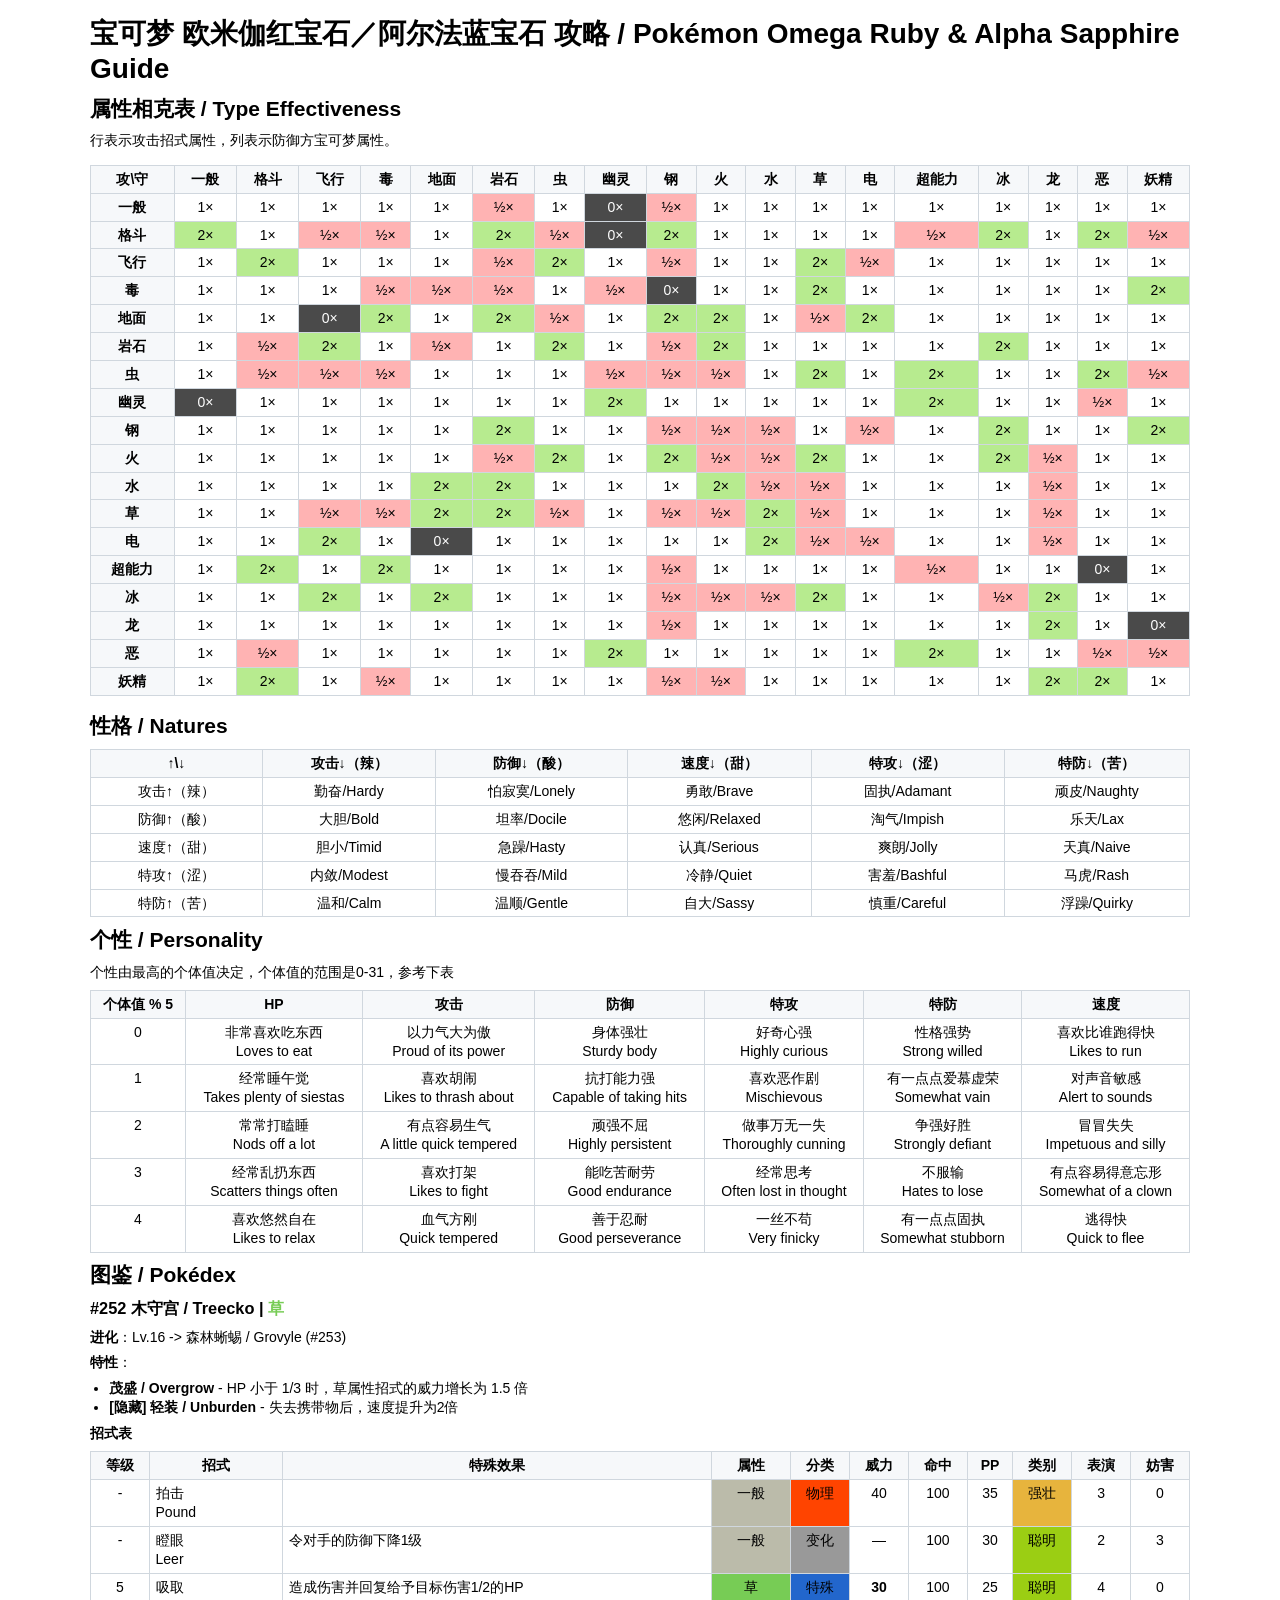
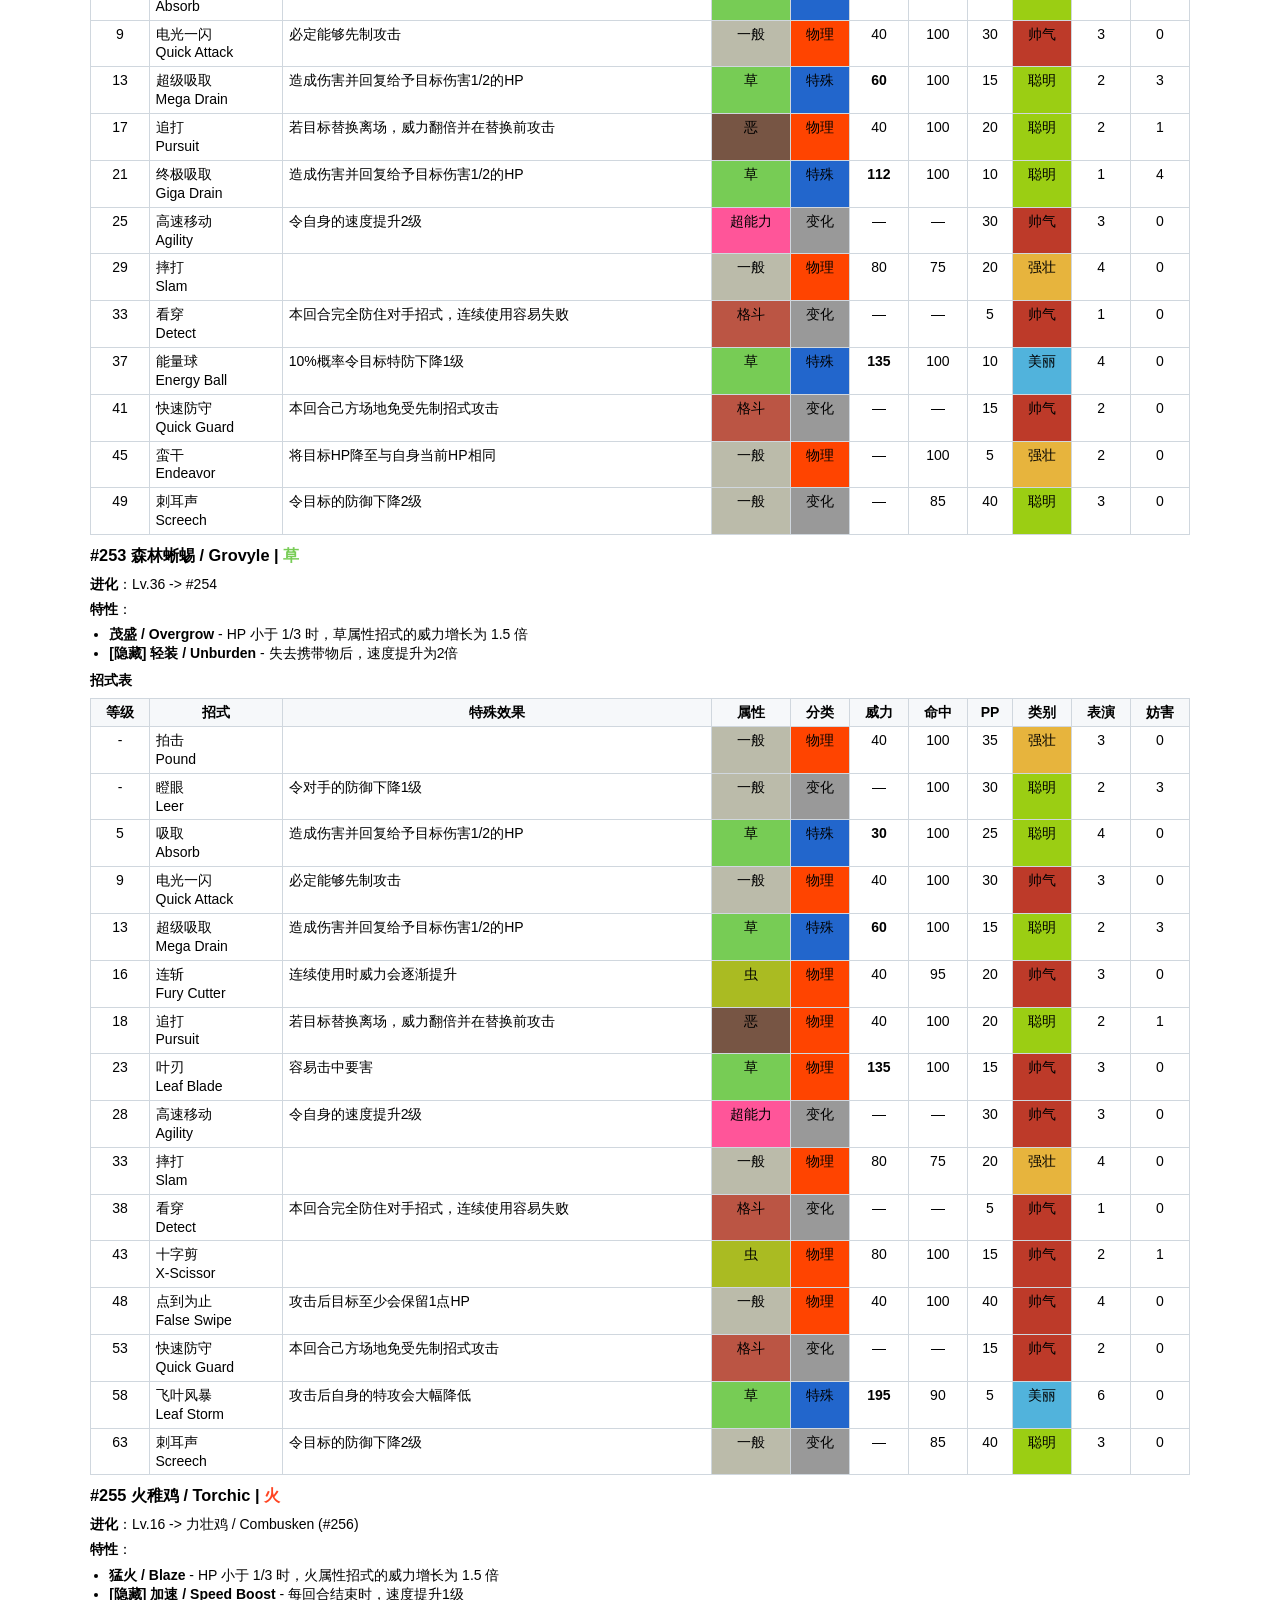
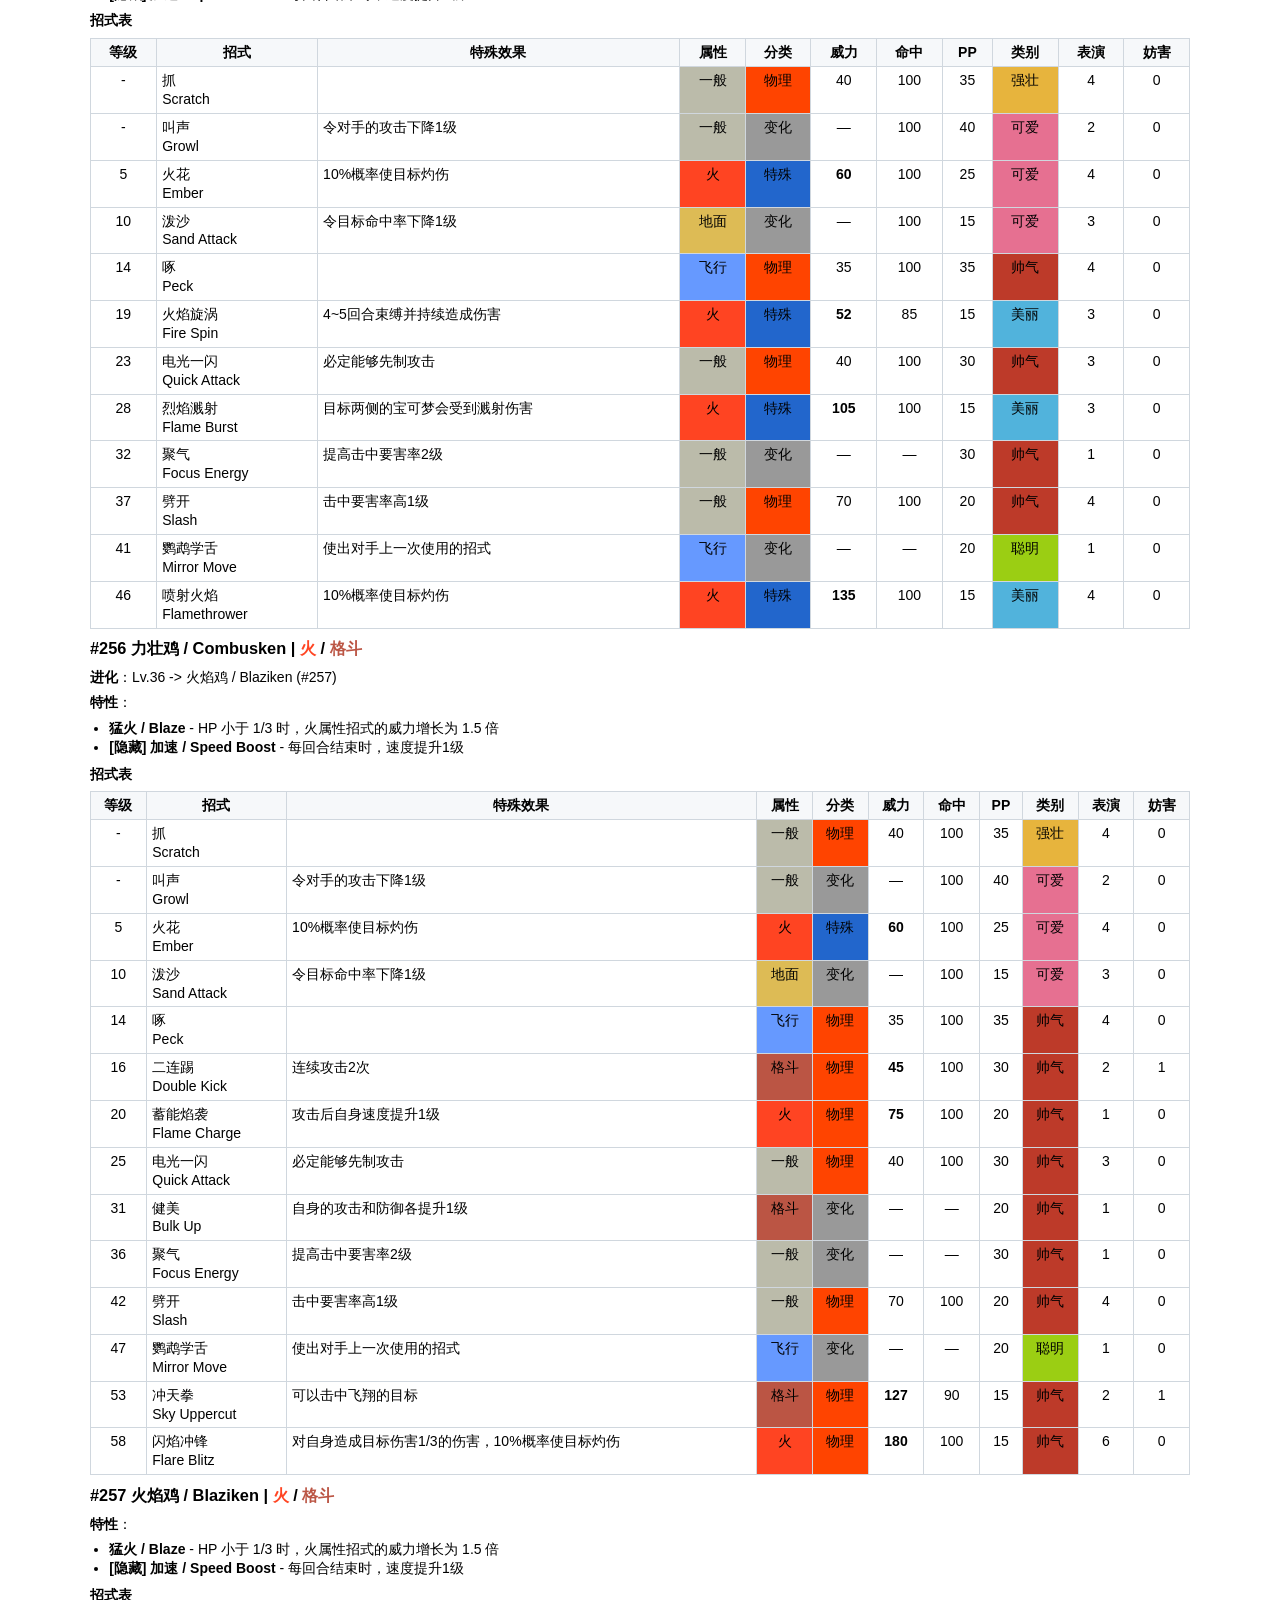
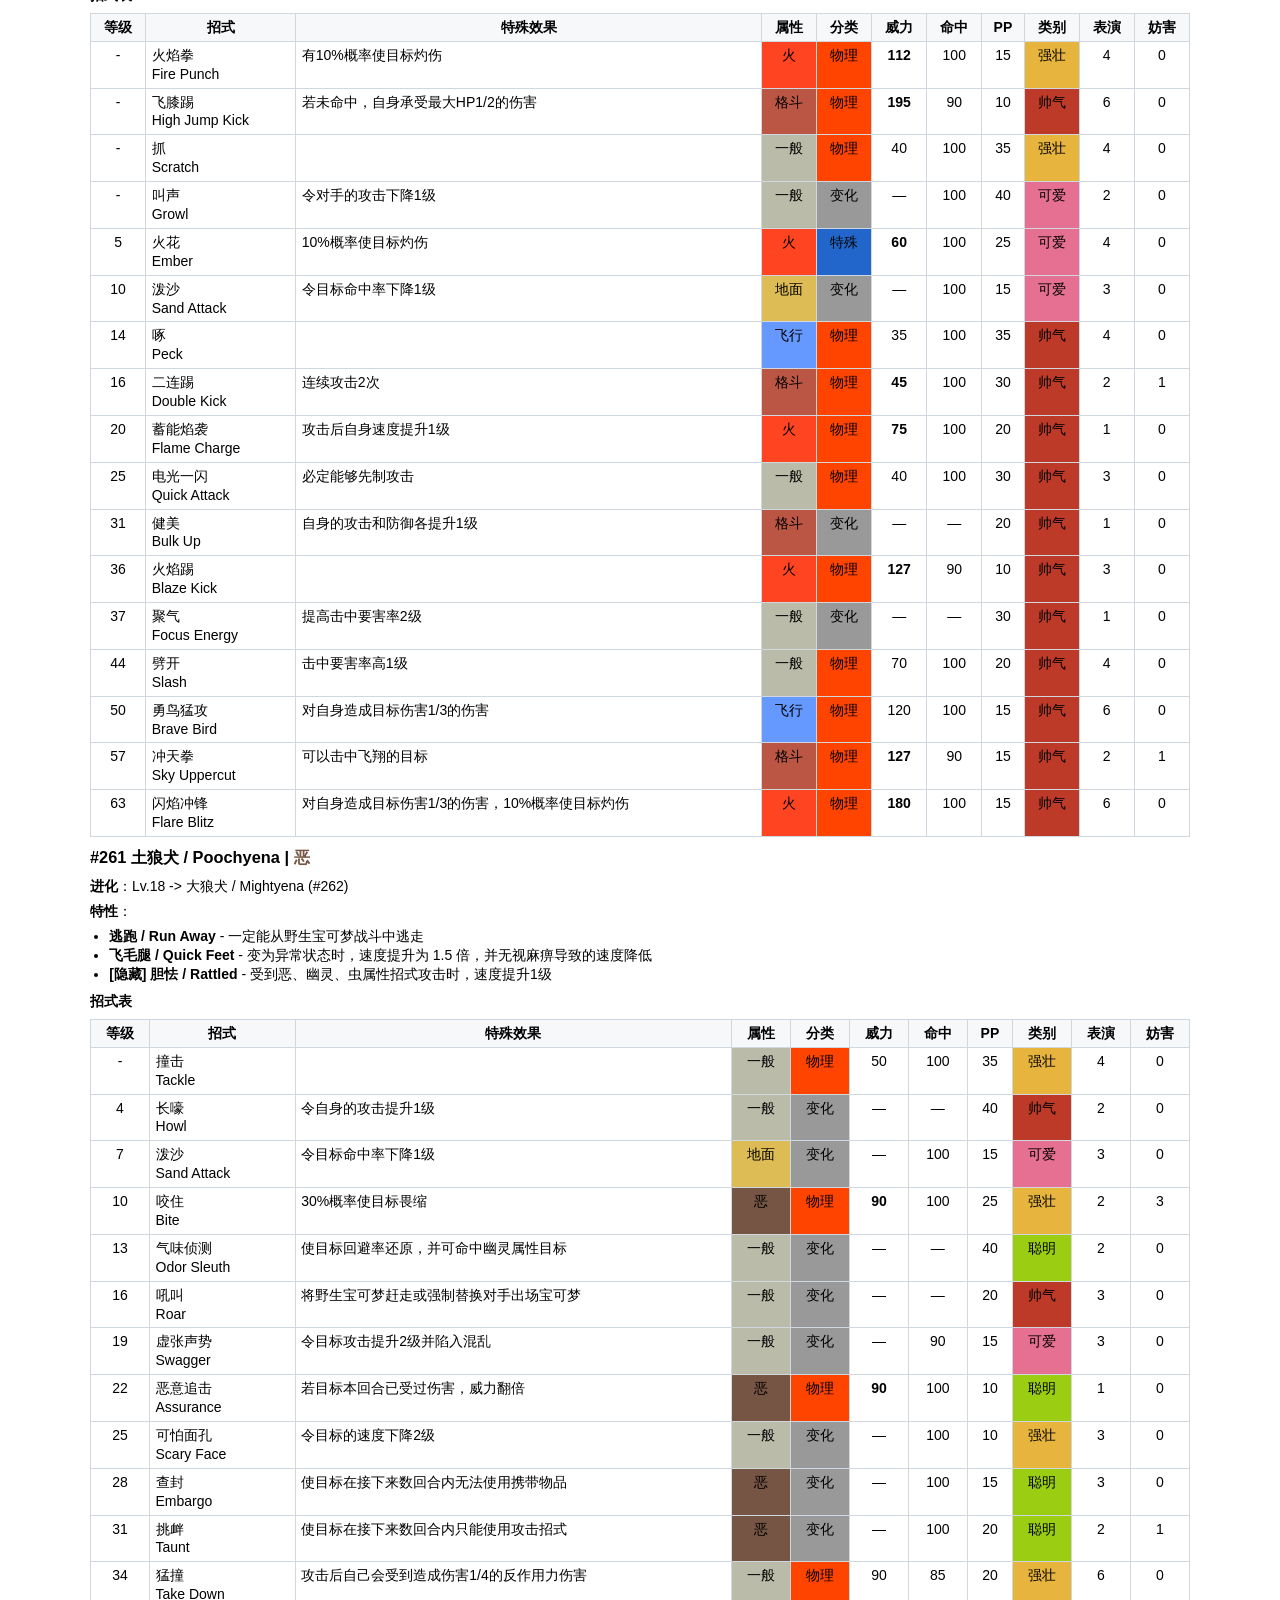
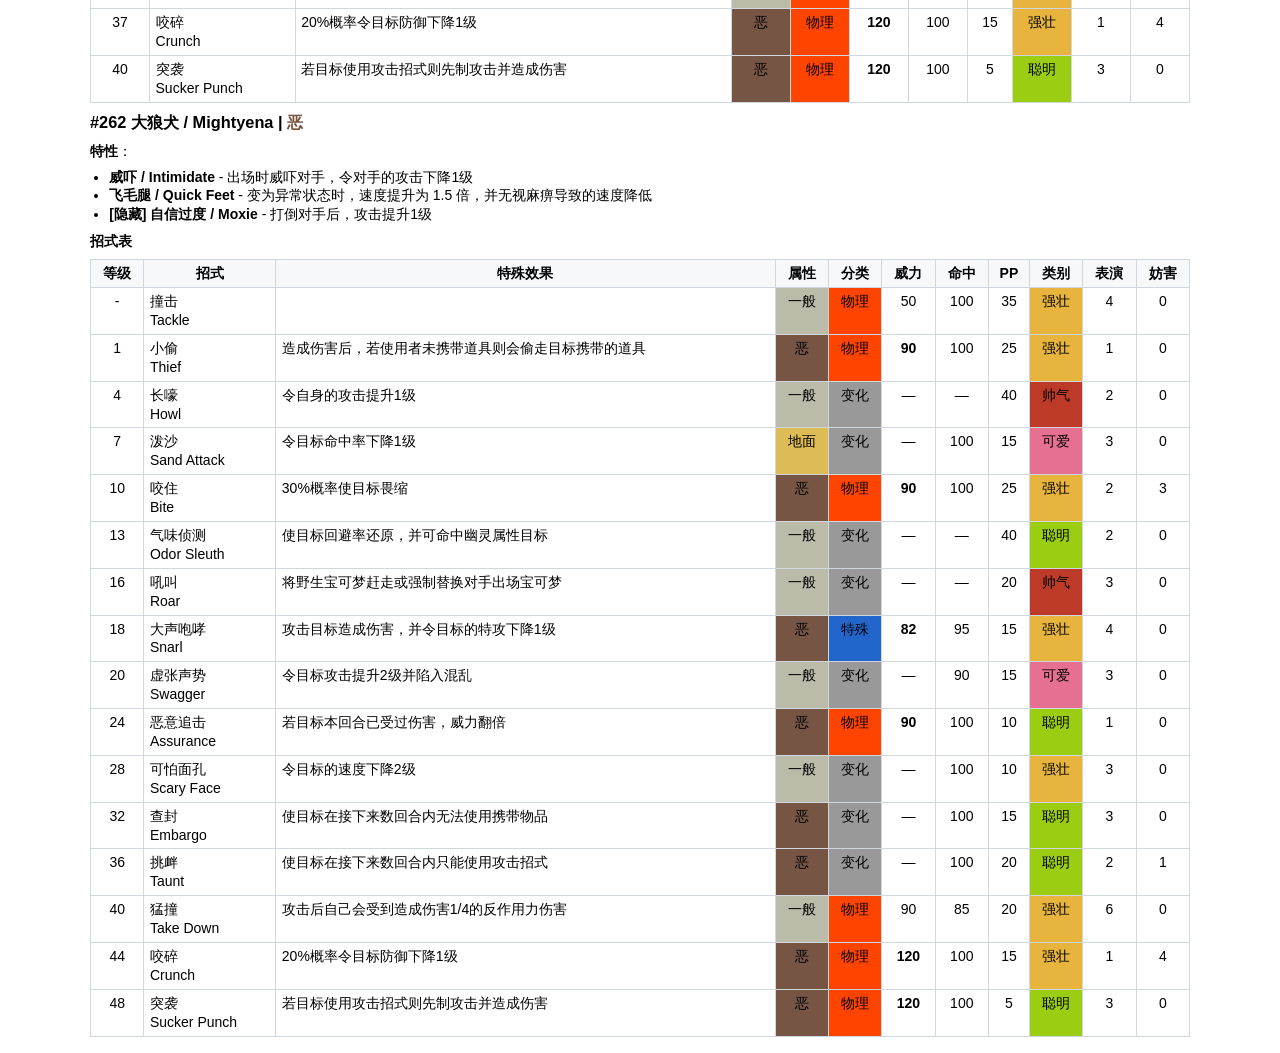
==== commit 8bcf3f5c: "Refactor table rendering and unify guide table styles" ====
--- a/docs/index.html
+++ b/docs/index.html
@@ -11,410 +11,410 @@
 <h2>属性相克表 / Type Effectiveness</h2>
 <p>行表示攻击招式属性，列表示防御方宝可梦属性。</p>
 <div class='table-scroll'>
-<table class='type-chart'>
+<table class='guide-table type-chart'>
 <tr>
 <th class='ta-center va-middle'>攻\守</th>
-<th class='ta-center va-middle cell-type' style='--cell-bg: #BBBBAA;'>一般</th>
-<th class='ta-center va-middle cell-type' style='--cell-bg: #BB5544;'>格斗</th>
-<th class='ta-center va-middle cell-type' style='--cell-bg: #6699FF;'>飞行</th>
-<th class='ta-center va-middle cell-type' style='--cell-bg: #AA5599;'>毒</th>
-<th class='ta-center va-middle cell-type' style='--cell-bg: #DDBB55;'>地面</th>
-<th class='ta-center va-middle cell-type' style='--cell-bg: #BBAA66;'>岩石</th>
-<th class='ta-center va-middle cell-type' style='--cell-bg: #AABB22;'>虫</th>
-<th class='ta-center va-middle cell-type' style='--cell-bg: #6666BB;'>幽灵</th>
-<th class='ta-center va-middle cell-type' style='--cell-bg: #AAAABB;'>钢</th>
-<th class='ta-center va-middle cell-type' style='--cell-bg: #FF4422;'>火</th>
-<th class='ta-center va-middle cell-type' style='--cell-bg: #3399FF;'>水</th>
-<th class='ta-center va-middle cell-type' style='--cell-bg: #77CC55;'>草</th>
-<th class='ta-center va-middle cell-type' style='--cell-bg: #FFCC33;'>电</th>
-<th class='ta-center va-middle cell-type' style='--cell-bg: #FF5599;'>超能力</th>
-<th class='ta-center va-middle cell-type' style='--cell-bg: #66CCFF;'>冰</th>
-<th class='ta-center va-middle cell-type' style='--cell-bg: #7766EE;'>龙</th>
-<th class='ta-center va-middle cell-type' style='--cell-bg: #775544;'>恶</th>
-<th class='ta-center va-middle cell-type' style='--cell-bg: #EE99EE;'>妖精</th>
-</tr>
-<tr>
-<th class='ta-center va-middle cell-type' style='--cell-bg: #BBBBAA;'>一般</th>
-<td class='ta-center va-middle'>1×</td>
-<td class='ta-center va-middle'>1×</td>
-<td class='ta-center va-middle'>1×</td>
-<td class='ta-center va-middle'>1×</td>
-<td class='ta-center va-middle'>1×</td>
-<td class='ta-center va-middle multiplier-half'>½×</td>
-<td class='ta-center va-middle'>1×</td>
-<td class='ta-center va-middle multiplier-0x'>0×</td>
-<td class='ta-center va-middle multiplier-half'>½×</td>
-<td class='ta-center va-middle'>1×</td>
-<td class='ta-center va-middle'>1×</td>
-<td class='ta-center va-middle'>1×</td>
-<td class='ta-center va-middle'>1×</td>
-<td class='ta-center va-middle'>1×</td>
-<td class='ta-center va-middle'>1×</td>
-<td class='ta-center va-middle'>1×</td>
-<td class='ta-center va-middle'>1×</td>
-<td class='ta-center va-middle'>1×</td>
-</tr>
-<tr>
-<th class='ta-center va-middle cell-type' style='--cell-bg: #BB5544;'>格斗</th>
-<td class='ta-center va-middle multiplier-2x'>2×</td>
-<td class='ta-center va-middle'>1×</td>
-<td class='ta-center va-middle multiplier-half'>½×</td>
-<td class='ta-center va-middle multiplier-half'>½×</td>
-<td class='ta-center va-middle'>1×</td>
-<td class='ta-center va-middle multiplier-2x'>2×</td>
-<td class='ta-center va-middle multiplier-half'>½×</td>
-<td class='ta-center va-middle multiplier-0x'>0×</td>
-<td class='ta-center va-middle multiplier-2x'>2×</td>
-<td class='ta-center va-middle'>1×</td>
-<td class='ta-center va-middle'>1×</td>
-<td class='ta-center va-middle'>1×</td>
-<td class='ta-center va-middle'>1×</td>
-<td class='ta-center va-middle multiplier-half'>½×</td>
-<td class='ta-center va-middle multiplier-2x'>2×</td>
-<td class='ta-center va-middle'>1×</td>
-<td class='ta-center va-middle multiplier-2x'>2×</td>
-<td class='ta-center va-middle multiplier-half'>½×</td>
-</tr>
-<tr>
-<th class='ta-center va-middle cell-type' style='--cell-bg: #6699FF;'>飞行</th>
-<td class='ta-center va-middle'>1×</td>
-<td class='ta-center va-middle multiplier-2x'>2×</td>
-<td class='ta-center va-middle'>1×</td>
-<td class='ta-center va-middle'>1×</td>
-<td class='ta-center va-middle'>1×</td>
-<td class='ta-center va-middle multiplier-half'>½×</td>
-<td class='ta-center va-middle multiplier-2x'>2×</td>
-<td class='ta-center va-middle'>1×</td>
-<td class='ta-center va-middle multiplier-half'>½×</td>
-<td class='ta-center va-middle'>1×</td>
-<td class='ta-center va-middle'>1×</td>
-<td class='ta-center va-middle multiplier-2x'>2×</td>
-<td class='ta-center va-middle multiplier-half'>½×</td>
-<td class='ta-center va-middle'>1×</td>
-<td class='ta-center va-middle'>1×</td>
-<td class='ta-center va-middle'>1×</td>
-<td class='ta-center va-middle'>1×</td>
-<td class='ta-center va-middle'>1×</td>
-</tr>
-<tr>
-<th class='ta-center va-middle cell-type' style='--cell-bg: #AA5599;'>毒</th>
-<td class='ta-center va-middle'>1×</td>
-<td class='ta-center va-middle'>1×</td>
-<td class='ta-center va-middle'>1×</td>
-<td class='ta-center va-middle multiplier-half'>½×</td>
-<td class='ta-center va-middle multiplier-half'>½×</td>
-<td class='ta-center va-middle multiplier-half'>½×</td>
-<td class='ta-center va-middle'>1×</td>
-<td class='ta-center va-middle multiplier-half'>½×</td>
-<td class='ta-center va-middle multiplier-0x'>0×</td>
-<td class='ta-center va-middle'>1×</td>
-<td class='ta-center va-middle'>1×</td>
-<td class='ta-center va-middle multiplier-2x'>2×</td>
-<td class='ta-center va-middle'>1×</td>
-<td class='ta-center va-middle'>1×</td>
-<td class='ta-center va-middle'>1×</td>
-<td class='ta-center va-middle'>1×</td>
-<td class='ta-center va-middle'>1×</td>
-<td class='ta-center va-middle multiplier-2x'>2×</td>
-</tr>
-<tr>
-<th class='ta-center va-middle cell-type' style='--cell-bg: #DDBB55;'>地面</th>
-<td class='ta-center va-middle'>1×</td>
-<td class='ta-center va-middle'>1×</td>
-<td class='ta-center va-middle multiplier-0x'>0×</td>
-<td class='ta-center va-middle multiplier-2x'>2×</td>
-<td class='ta-center va-middle'>1×</td>
-<td class='ta-center va-middle multiplier-2x'>2×</td>
-<td class='ta-center va-middle multiplier-half'>½×</td>
-<td class='ta-center va-middle'>1×</td>
-<td class='ta-center va-middle multiplier-2x'>2×</td>
-<td class='ta-center va-middle multiplier-2x'>2×</td>
-<td class='ta-center va-middle'>1×</td>
-<td class='ta-center va-middle multiplier-half'>½×</td>
-<td class='ta-center va-middle multiplier-2x'>2×</td>
-<td class='ta-center va-middle'>1×</td>
-<td class='ta-center va-middle'>1×</td>
-<td class='ta-center va-middle'>1×</td>
-<td class='ta-center va-middle'>1×</td>
-<td class='ta-center va-middle'>1×</td>
-</tr>
-<tr>
-<th class='ta-center va-middle cell-type' style='--cell-bg: #BBAA66;'>岩石</th>
-<td class='ta-center va-middle'>1×</td>
-<td class='ta-center va-middle multiplier-half'>½×</td>
-<td class='ta-center va-middle multiplier-2x'>2×</td>
-<td class='ta-center va-middle'>1×</td>
-<td class='ta-center va-middle multiplier-half'>½×</td>
-<td class='ta-center va-middle'>1×</td>
-<td class='ta-center va-middle multiplier-2x'>2×</td>
-<td class='ta-center va-middle'>1×</td>
-<td class='ta-center va-middle multiplier-half'>½×</td>
-<td class='ta-center va-middle multiplier-2x'>2×</td>
-<td class='ta-center va-middle'>1×</td>
-<td class='ta-center va-middle'>1×</td>
-<td class='ta-center va-middle'>1×</td>
-<td class='ta-center va-middle'>1×</td>
-<td class='ta-center va-middle multiplier-2x'>2×</td>
-<td class='ta-center va-middle'>1×</td>
-<td class='ta-center va-middle'>1×</td>
-<td class='ta-center va-middle'>1×</td>
-</tr>
-<tr>
-<th class='ta-center va-middle cell-type' style='--cell-bg: #AABB22;'>虫</th>
-<td class='ta-center va-middle'>1×</td>
-<td class='ta-center va-middle multiplier-half'>½×</td>
-<td class='ta-center va-middle multiplier-half'>½×</td>
-<td class='ta-center va-middle multiplier-half'>½×</td>
-<td class='ta-center va-middle'>1×</td>
-<td class='ta-center va-middle'>1×</td>
-<td class='ta-center va-middle'>1×</td>
-<td class='ta-center va-middle multiplier-half'>½×</td>
-<td class='ta-center va-middle multiplier-half'>½×</td>
-<td class='ta-center va-middle multiplier-half'>½×</td>
-<td class='ta-center va-middle'>1×</td>
-<td class='ta-center va-middle multiplier-2x'>2×</td>
-<td class='ta-center va-middle'>1×</td>
-<td class='ta-center va-middle multiplier-2x'>2×</td>
-<td class='ta-center va-middle'>1×</td>
-<td class='ta-center va-middle'>1×</td>
-<td class='ta-center va-middle multiplier-2x'>2×</td>
-<td class='ta-center va-middle multiplier-half'>½×</td>
-</tr>
-<tr>
-<th class='ta-center va-middle cell-type' style='--cell-bg: #6666BB;'>幽灵</th>
-<td class='ta-center va-middle multiplier-0x'>0×</td>
-<td class='ta-center va-middle'>1×</td>
-<td class='ta-center va-middle'>1×</td>
-<td class='ta-center va-middle'>1×</td>
-<td class='ta-center va-middle'>1×</td>
-<td class='ta-center va-middle'>1×</td>
-<td class='ta-center va-middle'>1×</td>
-<td class='ta-center va-middle multiplier-2x'>2×</td>
-<td class='ta-center va-middle'>1×</td>
-<td class='ta-center va-middle'>1×</td>
-<td class='ta-center va-middle'>1×</td>
-<td class='ta-center va-middle'>1×</td>
-<td class='ta-center va-middle'>1×</td>
-<td class='ta-center va-middle multiplier-2x'>2×</td>
-<td class='ta-center va-middle'>1×</td>
-<td class='ta-center va-middle'>1×</td>
-<td class='ta-center va-middle multiplier-half'>½×</td>
-<td class='ta-center va-middle'>1×</td>
-</tr>
-<tr>
-<th class='ta-center va-middle cell-type' style='--cell-bg: #AAAABB;'>钢</th>
-<td class='ta-center va-middle'>1×</td>
-<td class='ta-center va-middle'>1×</td>
-<td class='ta-center va-middle'>1×</td>
-<td class='ta-center va-middle'>1×</td>
-<td class='ta-center va-middle'>1×</td>
-<td class='ta-center va-middle multiplier-2x'>2×</td>
-<td class='ta-center va-middle'>1×</td>
-<td class='ta-center va-middle'>1×</td>
-<td class='ta-center va-middle multiplier-half'>½×</td>
-<td class='ta-center va-middle multiplier-half'>½×</td>
-<td class='ta-center va-middle multiplier-half'>½×</td>
-<td class='ta-center va-middle'>1×</td>
-<td class='ta-center va-middle multiplier-half'>½×</td>
-<td class='ta-center va-middle'>1×</td>
-<td class='ta-center va-middle multiplier-2x'>2×</td>
-<td class='ta-center va-middle'>1×</td>
-<td class='ta-center va-middle'>1×</td>
-<td class='ta-center va-middle multiplier-2x'>2×</td>
-</tr>
-<tr>
-<th class='ta-center va-middle cell-type' style='--cell-bg: #FF4422;'>火</th>
-<td class='ta-center va-middle'>1×</td>
-<td class='ta-center va-middle'>1×</td>
-<td class='ta-center va-middle'>1×</td>
-<td class='ta-center va-middle'>1×</td>
-<td class='ta-center va-middle'>1×</td>
-<td class='ta-center va-middle multiplier-half'>½×</td>
-<td class='ta-center va-middle multiplier-2x'>2×</td>
-<td class='ta-center va-middle'>1×</td>
-<td class='ta-center va-middle multiplier-2x'>2×</td>
-<td class='ta-center va-middle multiplier-half'>½×</td>
-<td class='ta-center va-middle multiplier-half'>½×</td>
-<td class='ta-center va-middle multiplier-2x'>2×</td>
-<td class='ta-center va-middle'>1×</td>
-<td class='ta-center va-middle'>1×</td>
-<td class='ta-center va-middle multiplier-2x'>2×</td>
-<td class='ta-center va-middle multiplier-half'>½×</td>
-<td class='ta-center va-middle'>1×</td>
-<td class='ta-center va-middle'>1×</td>
-</tr>
-<tr>
-<th class='ta-center va-middle cell-type' style='--cell-bg: #3399FF;'>水</th>
-<td class='ta-center va-middle'>1×</td>
-<td class='ta-center va-middle'>1×</td>
-<td class='ta-center va-middle'>1×</td>
-<td class='ta-center va-middle'>1×</td>
-<td class='ta-center va-middle multiplier-2x'>2×</td>
-<td class='ta-center va-middle multiplier-2x'>2×</td>
-<td class='ta-center va-middle'>1×</td>
-<td class='ta-center va-middle'>1×</td>
-<td class='ta-center va-middle'>1×</td>
-<td class='ta-center va-middle multiplier-2x'>2×</td>
-<td class='ta-center va-middle multiplier-half'>½×</td>
-<td class='ta-center va-middle multiplier-half'>½×</td>
-<td class='ta-center va-middle'>1×</td>
-<td class='ta-center va-middle'>1×</td>
-<td class='ta-center va-middle'>1×</td>
-<td class='ta-center va-middle multiplier-half'>½×</td>
-<td class='ta-center va-middle'>1×</td>
-<td class='ta-center va-middle'>1×</td>
-</tr>
-<tr>
-<th class='ta-center va-middle cell-type' style='--cell-bg: #77CC55;'>草</th>
-<td class='ta-center va-middle'>1×</td>
-<td class='ta-center va-middle'>1×</td>
-<td class='ta-center va-middle multiplier-half'>½×</td>
-<td class='ta-center va-middle multiplier-half'>½×</td>
-<td class='ta-center va-middle multiplier-2x'>2×</td>
-<td class='ta-center va-middle multiplier-2x'>2×</td>
-<td class='ta-center va-middle multiplier-half'>½×</td>
-<td class='ta-center va-middle'>1×</td>
-<td class='ta-center va-middle multiplier-half'>½×</td>
-<td class='ta-center va-middle multiplier-half'>½×</td>
-<td class='ta-center va-middle multiplier-2x'>2×</td>
-<td class='ta-center va-middle multiplier-half'>½×</td>
-<td class='ta-center va-middle'>1×</td>
-<td class='ta-center va-middle'>1×</td>
-<td class='ta-center va-middle'>1×</td>
-<td class='ta-center va-middle multiplier-half'>½×</td>
-<td class='ta-center va-middle'>1×</td>
-<td class='ta-center va-middle'>1×</td>
-</tr>
-<tr>
-<th class='ta-center va-middle cell-type' style='--cell-bg: #FFCC33;'>电</th>
-<td class='ta-center va-middle'>1×</td>
-<td class='ta-center va-middle'>1×</td>
-<td class='ta-center va-middle multiplier-2x'>2×</td>
-<td class='ta-center va-middle'>1×</td>
-<td class='ta-center va-middle multiplier-0x'>0×</td>
-<td class='ta-center va-middle'>1×</td>
-<td class='ta-center va-middle'>1×</td>
-<td class='ta-center va-middle'>1×</td>
-<td class='ta-center va-middle'>1×</td>
-<td class='ta-center va-middle'>1×</td>
-<td class='ta-center va-middle multiplier-2x'>2×</td>
-<td class='ta-center va-middle multiplier-half'>½×</td>
-<td class='ta-center va-middle multiplier-half'>½×</td>
-<td class='ta-center va-middle'>1×</td>
-<td class='ta-center va-middle'>1×</td>
-<td class='ta-center va-middle multiplier-half'>½×</td>
-<td class='ta-center va-middle'>1×</td>
-<td class='ta-center va-middle'>1×</td>
-</tr>
-<tr>
-<th class='ta-center va-middle cell-type' style='--cell-bg: #FF5599;'>超能力</th>
-<td class='ta-center va-middle'>1×</td>
-<td class='ta-center va-middle multiplier-2x'>2×</td>
-<td class='ta-center va-middle'>1×</td>
-<td class='ta-center va-middle multiplier-2x'>2×</td>
-<td class='ta-center va-middle'>1×</td>
-<td class='ta-center va-middle'>1×</td>
-<td class='ta-center va-middle'>1×</td>
-<td class='ta-center va-middle'>1×</td>
-<td class='ta-center va-middle multiplier-half'>½×</td>
-<td class='ta-center va-middle'>1×</td>
-<td class='ta-center va-middle'>1×</td>
-<td class='ta-center va-middle'>1×</td>
-<td class='ta-center va-middle'>1×</td>
-<td class='ta-center va-middle multiplier-half'>½×</td>
-<td class='ta-center va-middle'>1×</td>
-<td class='ta-center va-middle'>1×</td>
-<td class='ta-center va-middle multiplier-0x'>0×</td>
-<td class='ta-center va-middle'>1×</td>
-</tr>
-<tr>
-<th class='ta-center va-middle cell-type' style='--cell-bg: #66CCFF;'>冰</th>
-<td class='ta-center va-middle'>1×</td>
-<td class='ta-center va-middle'>1×</td>
-<td class='ta-center va-middle multiplier-2x'>2×</td>
-<td class='ta-center va-middle'>1×</td>
-<td class='ta-center va-middle multiplier-2x'>2×</td>
-<td class='ta-center va-middle'>1×</td>
-<td class='ta-center va-middle'>1×</td>
-<td class='ta-center va-middle'>1×</td>
-<td class='ta-center va-middle multiplier-half'>½×</td>
-<td class='ta-center va-middle multiplier-half'>½×</td>
-<td class='ta-center va-middle multiplier-half'>½×</td>
-<td class='ta-center va-middle multiplier-2x'>2×</td>
-<td class='ta-center va-middle'>1×</td>
-<td class='ta-center va-middle'>1×</td>
-<td class='ta-center va-middle multiplier-half'>½×</td>
-<td class='ta-center va-middle multiplier-2x'>2×</td>
-<td class='ta-center va-middle'>1×</td>
-<td class='ta-center va-middle'>1×</td>
-</tr>
-<tr>
-<th class='ta-center va-middle cell-type' style='--cell-bg: #7766EE;'>龙</th>
-<td class='ta-center va-middle'>1×</td>
-<td class='ta-center va-middle'>1×</td>
-<td class='ta-center va-middle'>1×</td>
-<td class='ta-center va-middle'>1×</td>
-<td class='ta-center va-middle'>1×</td>
-<td class='ta-center va-middle'>1×</td>
-<td class='ta-center va-middle'>1×</td>
-<td class='ta-center va-middle'>1×</td>
-<td class='ta-center va-middle multiplier-half'>½×</td>
-<td class='ta-center va-middle'>1×</td>
-<td class='ta-center va-middle'>1×</td>
-<td class='ta-center va-middle'>1×</td>
-<td class='ta-center va-middle'>1×</td>
-<td class='ta-center va-middle'>1×</td>
-<td class='ta-center va-middle'>1×</td>
-<td class='ta-center va-middle multiplier-2x'>2×</td>
-<td class='ta-center va-middle'>1×</td>
-<td class='ta-center va-middle multiplier-0x'>0×</td>
-</tr>
-<tr>
-<th class='ta-center va-middle cell-type' style='--cell-bg: #775544;'>恶</th>
-<td class='ta-center va-middle'>1×</td>
-<td class='ta-center va-middle multiplier-half'>½×</td>
-<td class='ta-center va-middle'>1×</td>
-<td class='ta-center va-middle'>1×</td>
-<td class='ta-center va-middle'>1×</td>
-<td class='ta-center va-middle'>1×</td>
-<td class='ta-center va-middle'>1×</td>
-<td class='ta-center va-middle multiplier-2x'>2×</td>
-<td class='ta-center va-middle'>1×</td>
-<td class='ta-center va-middle'>1×</td>
-<td class='ta-center va-middle'>1×</td>
-<td class='ta-center va-middle'>1×</td>
-<td class='ta-center va-middle'>1×</td>
-<td class='ta-center va-middle multiplier-2x'>2×</td>
-<td class='ta-center va-middle'>1×</td>
-<td class='ta-center va-middle'>1×</td>
-<td class='ta-center va-middle multiplier-half'>½×</td>
-<td class='ta-center va-middle multiplier-half'>½×</td>
-</tr>
-<tr>
-<th class='ta-center va-middle cell-type' style='--cell-bg: #EE99EE;'>妖精</th>
-<td class='ta-center va-middle'>1×</td>
-<td class='ta-center va-middle multiplier-2x'>2×</td>
-<td class='ta-center va-middle'>1×</td>
-<td class='ta-center va-middle multiplier-half'>½×</td>
-<td class='ta-center va-middle'>1×</td>
-<td class='ta-center va-middle'>1×</td>
-<td class='ta-center va-middle'>1×</td>
-<td class='ta-center va-middle'>1×</td>
-<td class='ta-center va-middle multiplier-half'>½×</td>
-<td class='ta-center va-middle multiplier-half'>½×</td>
-<td class='ta-center va-middle'>1×</td>
-<td class='ta-center va-middle'>1×</td>
-<td class='ta-center va-middle'>1×</td>
-<td class='ta-center va-middle'>1×</td>
-<td class='ta-center va-middle'>1×</td>
-<td class='ta-center va-middle multiplier-2x'>2×</td>
-<td class='ta-center va-middle multiplier-2x'>2×</td>
-<td class='ta-center va-middle'>1×</td>
+<th class='ta-center va-middle bg-dynamic' style='--cell-bg: #BBBBAA;'>一般</th>
+<th class='ta-center va-middle bg-dynamic' style='--cell-bg: #BB5544;'>格斗</th>
+<th class='ta-center va-middle bg-dynamic' style='--cell-bg: #6699FF;'>飞行</th>
+<th class='ta-center va-middle bg-dynamic' style='--cell-bg: #AA5599;'>毒</th>
+<th class='ta-center va-middle bg-dynamic' style='--cell-bg: #DDBB55;'>地面</th>
+<th class='ta-center va-middle bg-dynamic' style='--cell-bg: #BBAA66;'>岩石</th>
+<th class='ta-center va-middle bg-dynamic' style='--cell-bg: #AABB22;'>虫</th>
+<th class='ta-center va-middle bg-dynamic' style='--cell-bg: #6666BB;'>幽灵</th>
+<th class='ta-center va-middle bg-dynamic' style='--cell-bg: #AAAABB;'>钢</th>
+<th class='ta-center va-middle bg-dynamic' style='--cell-bg: #FF4422;'>火</th>
+<th class='ta-center va-middle bg-dynamic' style='--cell-bg: #3399FF;'>水</th>
+<th class='ta-center va-middle bg-dynamic' style='--cell-bg: #77CC55;'>草</th>
+<th class='ta-center va-middle bg-dynamic' style='--cell-bg: #FFCC33;'>电</th>
+<th class='ta-center va-middle bg-dynamic' style='--cell-bg: #FF5599;'>超能力</th>
+<th class='ta-center va-middle bg-dynamic' style='--cell-bg: #66CCFF;'>冰</th>
+<th class='ta-center va-middle bg-dynamic' style='--cell-bg: #7766EE;'>龙</th>
+<th class='ta-center va-middle bg-dynamic' style='--cell-bg: #775544;'>恶</th>
+<th class='ta-center va-middle bg-dynamic' style='--cell-bg: #EE99EE;'>妖精</th>
+</tr>
+<tr>
+<th class='ta-center va-middle bg-dynamic' style='--cell-bg: #BBBBAA;'>一般</th>
+<td class='ta-center va-middle multiplier-normal'>1×</td>
+<td class='ta-center va-middle multiplier-normal'>1×</td>
+<td class='ta-center va-middle multiplier-normal'>1×</td>
+<td class='ta-center va-middle multiplier-normal'>1×</td>
+<td class='ta-center va-middle multiplier-normal'>1×</td>
+<td class='ta-center va-middle multiplier-half'>½×</td>
+<td class='ta-center va-middle multiplier-normal'>1×</td>
+<td class='ta-center va-middle multiplier-zero'>0×</td>
+<td class='ta-center va-middle multiplier-half'>½×</td>
+<td class='ta-center va-middle multiplier-normal'>1×</td>
+<td class='ta-center va-middle multiplier-normal'>1×</td>
+<td class='ta-center va-middle multiplier-normal'>1×</td>
+<td class='ta-center va-middle multiplier-normal'>1×</td>
+<td class='ta-center va-middle multiplier-normal'>1×</td>
+<td class='ta-center va-middle multiplier-normal'>1×</td>
+<td class='ta-center va-middle multiplier-normal'>1×</td>
+<td class='ta-center va-middle multiplier-normal'>1×</td>
+<td class='ta-center va-middle multiplier-normal'>1×</td>
+</tr>
+<tr>
+<th class='ta-center va-middle bg-dynamic' style='--cell-bg: #BB5544;'>格斗</th>
+<td class='ta-center va-middle multiplier-2x'>2×</td>
+<td class='ta-center va-middle multiplier-normal'>1×</td>
+<td class='ta-center va-middle multiplier-half'>½×</td>
+<td class='ta-center va-middle multiplier-half'>½×</td>
+<td class='ta-center va-middle multiplier-normal'>1×</td>
+<td class='ta-center va-middle multiplier-2x'>2×</td>
+<td class='ta-center va-middle multiplier-half'>½×</td>
+<td class='ta-center va-middle multiplier-zero'>0×</td>
+<td class='ta-center va-middle multiplier-2x'>2×</td>
+<td class='ta-center va-middle multiplier-normal'>1×</td>
+<td class='ta-center va-middle multiplier-normal'>1×</td>
+<td class='ta-center va-middle multiplier-normal'>1×</td>
+<td class='ta-center va-middle multiplier-normal'>1×</td>
+<td class='ta-center va-middle multiplier-half'>½×</td>
+<td class='ta-center va-middle multiplier-2x'>2×</td>
+<td class='ta-center va-middle multiplier-normal'>1×</td>
+<td class='ta-center va-middle multiplier-2x'>2×</td>
+<td class='ta-center va-middle multiplier-half'>½×</td>
+</tr>
+<tr>
+<th class='ta-center va-middle bg-dynamic' style='--cell-bg: #6699FF;'>飞行</th>
+<td class='ta-center va-middle multiplier-normal'>1×</td>
+<td class='ta-center va-middle multiplier-2x'>2×</td>
+<td class='ta-center va-middle multiplier-normal'>1×</td>
+<td class='ta-center va-middle multiplier-normal'>1×</td>
+<td class='ta-center va-middle multiplier-normal'>1×</td>
+<td class='ta-center va-middle multiplier-half'>½×</td>
+<td class='ta-center va-middle multiplier-2x'>2×</td>
+<td class='ta-center va-middle multiplier-normal'>1×</td>
+<td class='ta-center va-middle multiplier-half'>½×</td>
+<td class='ta-center va-middle multiplier-normal'>1×</td>
+<td class='ta-center va-middle multiplier-normal'>1×</td>
+<td class='ta-center va-middle multiplier-2x'>2×</td>
+<td class='ta-center va-middle multiplier-half'>½×</td>
+<td class='ta-center va-middle multiplier-normal'>1×</td>
+<td class='ta-center va-middle multiplier-normal'>1×</td>
+<td class='ta-center va-middle multiplier-normal'>1×</td>
+<td class='ta-center va-middle multiplier-normal'>1×</td>
+<td class='ta-center va-middle multiplier-normal'>1×</td>
+</tr>
+<tr>
+<th class='ta-center va-middle bg-dynamic' style='--cell-bg: #AA5599;'>毒</th>
+<td class='ta-center va-middle multiplier-normal'>1×</td>
+<td class='ta-center va-middle multiplier-normal'>1×</td>
+<td class='ta-center va-middle multiplier-normal'>1×</td>
+<td class='ta-center va-middle multiplier-half'>½×</td>
+<td class='ta-center va-middle multiplier-half'>½×</td>
+<td class='ta-center va-middle multiplier-half'>½×</td>
+<td class='ta-center va-middle multiplier-normal'>1×</td>
+<td class='ta-center va-middle multiplier-half'>½×</td>
+<td class='ta-center va-middle multiplier-zero'>0×</td>
+<td class='ta-center va-middle multiplier-normal'>1×</td>
+<td class='ta-center va-middle multiplier-normal'>1×</td>
+<td class='ta-center va-middle multiplier-2x'>2×</td>
+<td class='ta-center va-middle multiplier-normal'>1×</td>
+<td class='ta-center va-middle multiplier-normal'>1×</td>
+<td class='ta-center va-middle multiplier-normal'>1×</td>
+<td class='ta-center va-middle multiplier-normal'>1×</td>
+<td class='ta-center va-middle multiplier-normal'>1×</td>
+<td class='ta-center va-middle multiplier-2x'>2×</td>
+</tr>
+<tr>
+<th class='ta-center va-middle bg-dynamic' style='--cell-bg: #DDBB55;'>地面</th>
+<td class='ta-center va-middle multiplier-normal'>1×</td>
+<td class='ta-center va-middle multiplier-normal'>1×</td>
+<td class='ta-center va-middle multiplier-zero'>0×</td>
+<td class='ta-center va-middle multiplier-2x'>2×</td>
+<td class='ta-center va-middle multiplier-normal'>1×</td>
+<td class='ta-center va-middle multiplier-2x'>2×</td>
+<td class='ta-center va-middle multiplier-half'>½×</td>
+<td class='ta-center va-middle multiplier-normal'>1×</td>
+<td class='ta-center va-middle multiplier-2x'>2×</td>
+<td class='ta-center va-middle multiplier-2x'>2×</td>
+<td class='ta-center va-middle multiplier-normal'>1×</td>
+<td class='ta-center va-middle multiplier-half'>½×</td>
+<td class='ta-center va-middle multiplier-2x'>2×</td>
+<td class='ta-center va-middle multiplier-normal'>1×</td>
+<td class='ta-center va-middle multiplier-normal'>1×</td>
+<td class='ta-center va-middle multiplier-normal'>1×</td>
+<td class='ta-center va-middle multiplier-normal'>1×</td>
+<td class='ta-center va-middle multiplier-normal'>1×</td>
+</tr>
+<tr>
+<th class='ta-center va-middle bg-dynamic' style='--cell-bg: #BBAA66;'>岩石</th>
+<td class='ta-center va-middle multiplier-normal'>1×</td>
+<td class='ta-center va-middle multiplier-half'>½×</td>
+<td class='ta-center va-middle multiplier-2x'>2×</td>
+<td class='ta-center va-middle multiplier-normal'>1×</td>
+<td class='ta-center va-middle multiplier-half'>½×</td>
+<td class='ta-center va-middle multiplier-normal'>1×</td>
+<td class='ta-center va-middle multiplier-2x'>2×</td>
+<td class='ta-center va-middle multiplier-normal'>1×</td>
+<td class='ta-center va-middle multiplier-half'>½×</td>
+<td class='ta-center va-middle multiplier-2x'>2×</td>
+<td class='ta-center va-middle multiplier-normal'>1×</td>
+<td class='ta-center va-middle multiplier-normal'>1×</td>
+<td class='ta-center va-middle multiplier-normal'>1×</td>
+<td class='ta-center va-middle multiplier-normal'>1×</td>
+<td class='ta-center va-middle multiplier-2x'>2×</td>
+<td class='ta-center va-middle multiplier-normal'>1×</td>
+<td class='ta-center va-middle multiplier-normal'>1×</td>
+<td class='ta-center va-middle multiplier-normal'>1×</td>
+</tr>
+<tr>
+<th class='ta-center va-middle bg-dynamic' style='--cell-bg: #AABB22;'>虫</th>
+<td class='ta-center va-middle multiplier-normal'>1×</td>
+<td class='ta-center va-middle multiplier-half'>½×</td>
+<td class='ta-center va-middle multiplier-half'>½×</td>
+<td class='ta-center va-middle multiplier-half'>½×</td>
+<td class='ta-center va-middle multiplier-normal'>1×</td>
+<td class='ta-center va-middle multiplier-normal'>1×</td>
+<td class='ta-center va-middle multiplier-normal'>1×</td>
+<td class='ta-center va-middle multiplier-half'>½×</td>
+<td class='ta-center va-middle multiplier-half'>½×</td>
+<td class='ta-center va-middle multiplier-half'>½×</td>
+<td class='ta-center va-middle multiplier-normal'>1×</td>
+<td class='ta-center va-middle multiplier-2x'>2×</td>
+<td class='ta-center va-middle multiplier-normal'>1×</td>
+<td class='ta-center va-middle multiplier-2x'>2×</td>
+<td class='ta-center va-middle multiplier-normal'>1×</td>
+<td class='ta-center va-middle multiplier-normal'>1×</td>
+<td class='ta-center va-middle multiplier-2x'>2×</td>
+<td class='ta-center va-middle multiplier-half'>½×</td>
+</tr>
+<tr>
+<th class='ta-center va-middle bg-dynamic' style='--cell-bg: #6666BB;'>幽灵</th>
+<td class='ta-center va-middle multiplier-zero'>0×</td>
+<td class='ta-center va-middle multiplier-normal'>1×</td>
+<td class='ta-center va-middle multiplier-normal'>1×</td>
+<td class='ta-center va-middle multiplier-normal'>1×</td>
+<td class='ta-center va-middle multiplier-normal'>1×</td>
+<td class='ta-center va-middle multiplier-normal'>1×</td>
+<td class='ta-center va-middle multiplier-normal'>1×</td>
+<td class='ta-center va-middle multiplier-2x'>2×</td>
+<td class='ta-center va-middle multiplier-normal'>1×</td>
+<td class='ta-center va-middle multiplier-normal'>1×</td>
+<td class='ta-center va-middle multiplier-normal'>1×</td>
+<td class='ta-center va-middle multiplier-normal'>1×</td>
+<td class='ta-center va-middle multiplier-normal'>1×</td>
+<td class='ta-center va-middle multiplier-2x'>2×</td>
+<td class='ta-center va-middle multiplier-normal'>1×</td>
+<td class='ta-center va-middle multiplier-normal'>1×</td>
+<td class='ta-center va-middle multiplier-half'>½×</td>
+<td class='ta-center va-middle multiplier-normal'>1×</td>
+</tr>
+<tr>
+<th class='ta-center va-middle bg-dynamic' style='--cell-bg: #AAAABB;'>钢</th>
+<td class='ta-center va-middle multiplier-normal'>1×</td>
+<td class='ta-center va-middle multiplier-normal'>1×</td>
+<td class='ta-center va-middle multiplier-normal'>1×</td>
+<td class='ta-center va-middle multiplier-normal'>1×</td>
+<td class='ta-center va-middle multiplier-normal'>1×</td>
+<td class='ta-center va-middle multiplier-2x'>2×</td>
+<td class='ta-center va-middle multiplier-normal'>1×</td>
+<td class='ta-center va-middle multiplier-normal'>1×</td>
+<td class='ta-center va-middle multiplier-half'>½×</td>
+<td class='ta-center va-middle multiplier-half'>½×</td>
+<td class='ta-center va-middle multiplier-half'>½×</td>
+<td class='ta-center va-middle multiplier-normal'>1×</td>
+<td class='ta-center va-middle multiplier-half'>½×</td>
+<td class='ta-center va-middle multiplier-normal'>1×</td>
+<td class='ta-center va-middle multiplier-2x'>2×</td>
+<td class='ta-center va-middle multiplier-normal'>1×</td>
+<td class='ta-center va-middle multiplier-normal'>1×</td>
+<td class='ta-center va-middle multiplier-2x'>2×</td>
+</tr>
+<tr>
+<th class='ta-center va-middle bg-dynamic' style='--cell-bg: #FF4422;'>火</th>
+<td class='ta-center va-middle multiplier-normal'>1×</td>
+<td class='ta-center va-middle multiplier-normal'>1×</td>
+<td class='ta-center va-middle multiplier-normal'>1×</td>
+<td class='ta-center va-middle multiplier-normal'>1×</td>
+<td class='ta-center va-middle multiplier-normal'>1×</td>
+<td class='ta-center va-middle multiplier-half'>½×</td>
+<td class='ta-center va-middle multiplier-2x'>2×</td>
+<td class='ta-center va-middle multiplier-normal'>1×</td>
+<td class='ta-center va-middle multiplier-2x'>2×</td>
+<td class='ta-center va-middle multiplier-half'>½×</td>
+<td class='ta-center va-middle multiplier-half'>½×</td>
+<td class='ta-center va-middle multiplier-2x'>2×</td>
+<td class='ta-center va-middle multiplier-normal'>1×</td>
+<td class='ta-center va-middle multiplier-normal'>1×</td>
+<td class='ta-center va-middle multiplier-2x'>2×</td>
+<td class='ta-center va-middle multiplier-half'>½×</td>
+<td class='ta-center va-middle multiplier-normal'>1×</td>
+<td class='ta-center va-middle multiplier-normal'>1×</td>
+</tr>
+<tr>
+<th class='ta-center va-middle bg-dynamic' style='--cell-bg: #3399FF;'>水</th>
+<td class='ta-center va-middle multiplier-normal'>1×</td>
+<td class='ta-center va-middle multiplier-normal'>1×</td>
+<td class='ta-center va-middle multiplier-normal'>1×</td>
+<td class='ta-center va-middle multiplier-normal'>1×</td>
+<td class='ta-center va-middle multiplier-2x'>2×</td>
+<td class='ta-center va-middle multiplier-2x'>2×</td>
+<td class='ta-center va-middle multiplier-normal'>1×</td>
+<td class='ta-center va-middle multiplier-normal'>1×</td>
+<td class='ta-center va-middle multiplier-normal'>1×</td>
+<td class='ta-center va-middle multiplier-2x'>2×</td>
+<td class='ta-center va-middle multiplier-half'>½×</td>
+<td class='ta-center va-middle multiplier-half'>½×</td>
+<td class='ta-center va-middle multiplier-normal'>1×</td>
+<td class='ta-center va-middle multiplier-normal'>1×</td>
+<td class='ta-center va-middle multiplier-normal'>1×</td>
+<td class='ta-center va-middle multiplier-half'>½×</td>
+<td class='ta-center va-middle multiplier-normal'>1×</td>
+<td class='ta-center va-middle multiplier-normal'>1×</td>
+</tr>
+<tr>
+<th class='ta-center va-middle bg-dynamic' style='--cell-bg: #77CC55;'>草</th>
+<td class='ta-center va-middle multiplier-normal'>1×</td>
+<td class='ta-center va-middle multiplier-normal'>1×</td>
+<td class='ta-center va-middle multiplier-half'>½×</td>
+<td class='ta-center va-middle multiplier-half'>½×</td>
+<td class='ta-center va-middle multiplier-2x'>2×</td>
+<td class='ta-center va-middle multiplier-2x'>2×</td>
+<td class='ta-center va-middle multiplier-half'>½×</td>
+<td class='ta-center va-middle multiplier-normal'>1×</td>
+<td class='ta-center va-middle multiplier-half'>½×</td>
+<td class='ta-center va-middle multiplier-half'>½×</td>
+<td class='ta-center va-middle multiplier-2x'>2×</td>
+<td class='ta-center va-middle multiplier-half'>½×</td>
+<td class='ta-center va-middle multiplier-normal'>1×</td>
+<td class='ta-center va-middle multiplier-normal'>1×</td>
+<td class='ta-center va-middle multiplier-normal'>1×</td>
+<td class='ta-center va-middle multiplier-half'>½×</td>
+<td class='ta-center va-middle multiplier-normal'>1×</td>
+<td class='ta-center va-middle multiplier-normal'>1×</td>
+</tr>
+<tr>
+<th class='ta-center va-middle bg-dynamic' style='--cell-bg: #FFCC33;'>电</th>
+<td class='ta-center va-middle multiplier-normal'>1×</td>
+<td class='ta-center va-middle multiplier-normal'>1×</td>
+<td class='ta-center va-middle multiplier-2x'>2×</td>
+<td class='ta-center va-middle multiplier-normal'>1×</td>
+<td class='ta-center va-middle multiplier-zero'>0×</td>
+<td class='ta-center va-middle multiplier-normal'>1×</td>
+<td class='ta-center va-middle multiplier-normal'>1×</td>
+<td class='ta-center va-middle multiplier-normal'>1×</td>
+<td class='ta-center va-middle multiplier-normal'>1×</td>
+<td class='ta-center va-middle multiplier-normal'>1×</td>
+<td class='ta-center va-middle multiplier-2x'>2×</td>
+<td class='ta-center va-middle multiplier-half'>½×</td>
+<td class='ta-center va-middle multiplier-half'>½×</td>
+<td class='ta-center va-middle multiplier-normal'>1×</td>
+<td class='ta-center va-middle multiplier-normal'>1×</td>
+<td class='ta-center va-middle multiplier-half'>½×</td>
+<td class='ta-center va-middle multiplier-normal'>1×</td>
+<td class='ta-center va-middle multiplier-normal'>1×</td>
+</tr>
+<tr>
+<th class='ta-center va-middle bg-dynamic' style='--cell-bg: #FF5599;'>超能力</th>
+<td class='ta-center va-middle multiplier-normal'>1×</td>
+<td class='ta-center va-middle multiplier-2x'>2×</td>
+<td class='ta-center va-middle multiplier-normal'>1×</td>
+<td class='ta-center va-middle multiplier-2x'>2×</td>
+<td class='ta-center va-middle multiplier-normal'>1×</td>
+<td class='ta-center va-middle multiplier-normal'>1×</td>
+<td class='ta-center va-middle multiplier-normal'>1×</td>
+<td class='ta-center va-middle multiplier-normal'>1×</td>
+<td class='ta-center va-middle multiplier-half'>½×</td>
+<td class='ta-center va-middle multiplier-normal'>1×</td>
+<td class='ta-center va-middle multiplier-normal'>1×</td>
+<td class='ta-center va-middle multiplier-normal'>1×</td>
+<td class='ta-center va-middle multiplier-normal'>1×</td>
+<td class='ta-center va-middle multiplier-half'>½×</td>
+<td class='ta-center va-middle multiplier-normal'>1×</td>
+<td class='ta-center va-middle multiplier-normal'>1×</td>
+<td class='ta-center va-middle multiplier-zero'>0×</td>
+<td class='ta-center va-middle multiplier-normal'>1×</td>
+</tr>
+<tr>
+<th class='ta-center va-middle bg-dynamic' style='--cell-bg: #66CCFF;'>冰</th>
+<td class='ta-center va-middle multiplier-normal'>1×</td>
+<td class='ta-center va-middle multiplier-normal'>1×</td>
+<td class='ta-center va-middle multiplier-2x'>2×</td>
+<td class='ta-center va-middle multiplier-normal'>1×</td>
+<td class='ta-center va-middle multiplier-2x'>2×</td>
+<td class='ta-center va-middle multiplier-normal'>1×</td>
+<td class='ta-center va-middle multiplier-normal'>1×</td>
+<td class='ta-center va-middle multiplier-normal'>1×</td>
+<td class='ta-center va-middle multiplier-half'>½×</td>
+<td class='ta-center va-middle multiplier-half'>½×</td>
+<td class='ta-center va-middle multiplier-half'>½×</td>
+<td class='ta-center va-middle multiplier-2x'>2×</td>
+<td class='ta-center va-middle multiplier-normal'>1×</td>
+<td class='ta-center va-middle multiplier-normal'>1×</td>
+<td class='ta-center va-middle multiplier-half'>½×</td>
+<td class='ta-center va-middle multiplier-2x'>2×</td>
+<td class='ta-center va-middle multiplier-normal'>1×</td>
+<td class='ta-center va-middle multiplier-normal'>1×</td>
+</tr>
+<tr>
+<th class='ta-center va-middle bg-dynamic' style='--cell-bg: #7766EE;'>龙</th>
+<td class='ta-center va-middle multiplier-normal'>1×</td>
+<td class='ta-center va-middle multiplier-normal'>1×</td>
+<td class='ta-center va-middle multiplier-normal'>1×</td>
+<td class='ta-center va-middle multiplier-normal'>1×</td>
+<td class='ta-center va-middle multiplier-normal'>1×</td>
+<td class='ta-center va-middle multiplier-normal'>1×</td>
+<td class='ta-center va-middle multiplier-normal'>1×</td>
+<td class='ta-center va-middle multiplier-normal'>1×</td>
+<td class='ta-center va-middle multiplier-half'>½×</td>
+<td class='ta-center va-middle multiplier-normal'>1×</td>
+<td class='ta-center va-middle multiplier-normal'>1×</td>
+<td class='ta-center va-middle multiplier-normal'>1×</td>
+<td class='ta-center va-middle multiplier-normal'>1×</td>
+<td class='ta-center va-middle multiplier-normal'>1×</td>
+<td class='ta-center va-middle multiplier-normal'>1×</td>
+<td class='ta-center va-middle multiplier-2x'>2×</td>
+<td class='ta-center va-middle multiplier-normal'>1×</td>
+<td class='ta-center va-middle multiplier-zero'>0×</td>
+</tr>
+<tr>
+<th class='ta-center va-middle bg-dynamic' style='--cell-bg: #775544;'>恶</th>
+<td class='ta-center va-middle multiplier-normal'>1×</td>
+<td class='ta-center va-middle multiplier-half'>½×</td>
+<td class='ta-center va-middle multiplier-normal'>1×</td>
+<td class='ta-center va-middle multiplier-normal'>1×</td>
+<td class='ta-center va-middle multiplier-normal'>1×</td>
+<td class='ta-center va-middle multiplier-normal'>1×</td>
+<td class='ta-center va-middle multiplier-normal'>1×</td>
+<td class='ta-center va-middle multiplier-2x'>2×</td>
+<td class='ta-center va-middle multiplier-normal'>1×</td>
+<td class='ta-center va-middle multiplier-normal'>1×</td>
+<td class='ta-center va-middle multiplier-normal'>1×</td>
+<td class='ta-center va-middle multiplier-normal'>1×</td>
+<td class='ta-center va-middle multiplier-normal'>1×</td>
+<td class='ta-center va-middle multiplier-2x'>2×</td>
+<td class='ta-center va-middle multiplier-normal'>1×</td>
+<td class='ta-center va-middle multiplier-normal'>1×</td>
+<td class='ta-center va-middle multiplier-half'>½×</td>
+<td class='ta-center va-middle multiplier-half'>½×</td>
+</tr>
+<tr>
+<th class='ta-center va-middle bg-dynamic' style='--cell-bg: #EE99EE;'>妖精</th>
+<td class='ta-center va-middle multiplier-normal'>1×</td>
+<td class='ta-center va-middle multiplier-2x'>2×</td>
+<td class='ta-center va-middle multiplier-normal'>1×</td>
+<td class='ta-center va-middle multiplier-half'>½×</td>
+<td class='ta-center va-middle multiplier-normal'>1×</td>
+<td class='ta-center va-middle multiplier-normal'>1×</td>
+<td class='ta-center va-middle multiplier-normal'>1×</td>
+<td class='ta-center va-middle multiplier-normal'>1×</td>
+<td class='ta-center va-middle multiplier-half'>½×</td>
+<td class='ta-center va-middle multiplier-half'>½×</td>
+<td class='ta-center va-middle multiplier-normal'>1×</td>
+<td class='ta-center va-middle multiplier-normal'>1×</td>
+<td class='ta-center va-middle multiplier-normal'>1×</td>
+<td class='ta-center va-middle multiplier-normal'>1×</td>
+<td class='ta-center va-middle multiplier-normal'>1×</td>
+<td class='ta-center va-middle multiplier-2x'>2×</td>
+<td class='ta-center va-middle multiplier-2x'>2×</td>
+<td class='ta-center va-middle multiplier-normal'>1×</td>
 </tr>
 </table>
 </div>
 <h2>性格 / Natures</h2>
-<table class='natures-table'>
+<table class='guide-table natures-table'>
 <tr>
 <th class='ta-center va-middle'>↑\↓</th>
 <th class='ta-center va-middle'>攻击↓（辣）</th>
@@ -424,7 +424,7 @@
 <th class='ta-center va-middle'>特防↓（苦）</th>
 </tr>
 <tr>
-<th class='ta-center va-middle'>攻击↑（辣）</th>
+<td class='ta-center va-middle'>攻击↑（辣）</td>
 <td class='ta-center va-middle'>勤奋/Hardy</td>
 <td class='ta-center va-middle'>怕寂寞/Lonely</td>
 <td class='ta-center va-middle'>勇敢/Brave</td>
@@ -432,7 +432,7 @@
 <td class='ta-center va-middle'>顽皮/Naughty</td>
 </tr>
 <tr>
-<th class='ta-center va-middle'>防御↑（酸）</th>
+<td class='ta-center va-middle'>防御↑（酸）</td>
 <td class='ta-center va-middle'>大胆/Bold</td>
 <td class='ta-center va-middle'>坦率/Docile</td>
 <td class='ta-center va-middle'>悠闲/Relaxed</td>
@@ -440,7 +440,7 @@
 <td class='ta-center va-middle'>乐天/Lax</td>
 </tr>
 <tr>
-<th class='ta-center va-middle'>速度↑（甜）</th>
+<td class='ta-center va-middle'>速度↑（甜）</td>
 <td class='ta-center va-middle'>胆小/Timid</td>
 <td class='ta-center va-middle'>急躁/Hasty</td>
 <td class='ta-center va-middle'>认真/Serious</td>
@@ -448,7 +448,7 @@
 <td class='ta-center va-middle'>天真/Naive</td>
 </tr>
 <tr>
-<th class='ta-center va-middle'>特攻↑（涩）</th>
+<td class='ta-center va-middle'>特攻↑（涩）</td>
 <td class='ta-center va-middle'>内敛/Modest</td>
 <td class='ta-center va-middle'>慢吞吞/Mild</td>
 <td class='ta-center va-middle'>冷静/Quiet</td>
@@ -456,7 +456,7 @@
 <td class='ta-center va-middle'>马虎/Rash</td>
 </tr>
 <tr>
-<th class='ta-center va-middle'>特防↑（苦）</th>
+<td class='ta-center va-middle'>特防↑（苦）</td>
 <td class='ta-center va-middle'>温和/Calm</td>
 <td class='ta-center va-middle'>温顺/Gentle</td>
 <td class='ta-center va-middle'>自大/Sassy</td>
@@ -466,7 +466,7 @@
 </table>
 <h2>个性 / Personality</h2>
 <p>个性由最高的个体值决定，个体值的范围是0-31，参考下表</p>
-<table class='personality-table'>
+<table class='guide-table personality-table'>
 <tr>
 <th class='ta-center va-middle'>个体值 % 5</th>
 <th class='ta-center va-middle'>HP</th>
@@ -531,22 +531,22 @@
 <li><strong>[隐藏] 轻装 / Unburden</strong> - 失去携带物后，速度提升为2倍</li>
 </ul>
 <p><strong>招式表</strong></p>
-<table class='moves-table'>
+<table class='guide-table moves-table'>
 <tr><th class='ta-center va-middle'><span class='nowrap'>等级</span></th><th class='va-middle'><span class='nowrap'>招式</span></th><th class='va-middle'><span class='nowrap'>特殊效果</span></th><th class='ta-center va-middle'><span class='nowrap'>属性</span></th><th class='ta-center va-middle'><span class='nowrap'>分类</span></th><th class='ta-center va-middle'><span class='nowrap'>威力</span></th><th class='ta-center va-middle'><span class='nowrap'>命中</span></th><th class='ta-center va-middle'><span class='nowrap'>PP</span></th><th class='ta-center va-middle'><span class='nowrap'>类别</span></th><th class='ta-center va-middle'><span class='nowrap'>表演</span></th><th class='ta-center va-middle'><span class='nowrap'>妨害</span></th></tr>
-<tr><td class='ta-center va-middle'>-</td><td class='va-middle'><span class='nowrap'>拍击</span><br><span class='nowrap'>Pound</span></td><td class='va-middle'></td><td class='ta-center va-middle cell-type' style='--cell-bg: #BBBBAA;'><span class='nowrap'>一般</span></td><td class='ta-center va-middle cell-category' style='--cell-bg: #FF4400;'><span class='nowrap'>物理</span></td><td class='ta-center va-middle'>40</td><td class='ta-center va-middle'>100</td><td class='ta-center va-middle'>35</td><td class='ta-center va-middle cell-contest' style='--cell-bg: #E7B43D;'><span class='nowrap'>强壮</span></td><td class='ta-center va-middle'>3</td><td class='ta-center va-middle'>0</td></tr>
-<tr><td class='ta-center va-middle'>-</td><td class='va-middle'><span class='nowrap'>瞪眼</span><br><span class='nowrap'>Leer</span></td><td class='va-middle'>令对手的防御下降1级</td><td class='ta-center va-middle cell-type' style='--cell-bg: #BBBBAA;'><span class='nowrap'>一般</span></td><td class='ta-center va-middle cell-category' style='--cell-bg: #999999;'><span class='nowrap'>变化</span></td><td class='ta-center va-middle'>—</td><td class='ta-center va-middle'>100</td><td class='ta-center va-middle'>30</td><td class='ta-center va-middle cell-contest' style='--cell-bg: #9BCE13;'><span class='nowrap'>聪明</span></td><td class='ta-center va-middle'>2</td><td class='ta-center va-middle'>3</td></tr>
-<tr><td class='ta-center va-middle'>5</td><td class='va-middle'><span class='nowrap'>吸取</span><br><span class='nowrap'>Absorb</span></td><td class='va-middle'>造成伤害并回复给予目标伤害1/2的HP</td><td class='ta-center va-middle cell-type' style='--cell-bg: #77CC55;'><span class='nowrap'>草</span></td><td class='ta-center va-middle cell-category' style='--cell-bg: #2266CC;'><span class='nowrap'>特殊</span></td><td class='ta-center va-middle'><strong>30</strong></td><td class='ta-center va-middle'>100</td><td class='ta-center va-middle'>25</td><td class='ta-center va-middle cell-contest' style='--cell-bg: #9BCE13;'><span class='nowrap'>聪明</span></td><td class='ta-center va-middle'>4</td><td class='ta-center va-middle'>0</td></tr>
-<tr><td class='ta-center va-middle'>9</td><td class='va-middle'><span class='nowrap'>电光一闪</span><br><span class='nowrap'>Quick Attack</span></td><td class='va-middle'>必定能够先制攻击</td><td class='ta-center va-middle cell-type' style='--cell-bg: #BBBBAA;'><span class='nowrap'>一般</span></td><td class='ta-center va-middle cell-category' style='--cell-bg: #FF4400;'><span class='nowrap'>物理</span></td><td class='ta-center va-middle'>40</td><td class='ta-center va-middle'>100</td><td class='ta-center va-middle'>30</td><td class='ta-center va-middle cell-contest' style='--cell-bg: #BD3A29;'><span class='nowrap'>帅气</span></td><td class='ta-center va-middle'>3</td><td class='ta-center va-middle'>0</td></tr>
-<tr><td class='ta-center va-middle'>13</td><td class='va-middle'><span class='nowrap'>超级吸取</span><br><span class='nowrap'>Mega Drain</span></td><td class='va-middle'>造成伤害并回复给予目标伤害1/2的HP</td><td class='ta-center va-middle cell-type' style='--cell-bg: #77CC55;'><span class='nowrap'>草</span></td><td class='ta-center va-middle cell-category' style='--cell-bg: #2266CC;'><span class='nowrap'>特殊</span></td><td class='ta-center va-middle'><strong>60</strong></td><td class='ta-center va-middle'>100</td><td class='ta-center va-middle'>15</td><td class='ta-center va-middle cell-contest' style='--cell-bg: #9BCE13;'><span class='nowrap'>聪明</span></td><td class='ta-center va-middle'>2</td><td class='ta-center va-middle'>3</td></tr>
-<tr><td class='ta-center va-middle'>17</td><td class='va-middle'><span class='nowrap'>追打</span><br><span class='nowrap'>Pursuit</span></td><td class='va-middle'>若目标替换离场，威力翻倍并在替换前攻击</td><td class='ta-center va-middle cell-type' style='--cell-bg: #775544;'><span class='nowrap'>恶</span></td><td class='ta-center va-middle cell-category' style='--cell-bg: #FF4400;'><span class='nowrap'>物理</span></td><td class='ta-center va-middle'>40</td><td class='ta-center va-middle'>100</td><td class='ta-center va-middle'>20</td><td class='ta-center va-middle cell-contest' style='--cell-bg: #9BCE13;'><span class='nowrap'>聪明</span></td><td class='ta-center va-middle'>2</td><td class='ta-center va-middle'>1</td></tr>
-<tr><td class='ta-center va-middle'>21</td><td class='va-middle'><span class='nowrap'>终极吸取</span><br><span class='nowrap'>Giga Drain</span></td><td class='va-middle'>造成伤害并回复给予目标伤害1/2的HP</td><td class='ta-center va-middle cell-type' style='--cell-bg: #77CC55;'><span class='nowrap'>草</span></td><td class='ta-center va-middle cell-category' style='--cell-bg: #2266CC;'><span class='nowrap'>特殊</span></td><td class='ta-center va-middle'><strong>112</strong></td><td class='ta-center va-middle'>100</td><td class='ta-center va-middle'>10</td><td class='ta-center va-middle cell-contest' style='--cell-bg: #9BCE13;'><span class='nowrap'>聪明</span></td><td class='ta-center va-middle'>1</td><td class='ta-center va-middle'>4</td></tr>
-<tr><td class='ta-center va-middle'>25</td><td class='va-middle'><span class='nowrap'>高速移动</span><br><span class='nowrap'>Agility</span></td><td class='va-middle'>令自身的速度提升2级</td><td class='ta-center va-middle cell-type' style='--cell-bg: #FF5599;'><span class='nowrap'>超能力</span></td><td class='ta-center va-middle cell-category' style='--cell-bg: #999999;'><span class='nowrap'>变化</span></td><td class='ta-center va-middle'>—</td><td class='ta-center va-middle'>—</td><td class='ta-center va-middle'>30</td><td class='ta-center va-middle cell-contest' style='--cell-bg: #BD3A29;'><span class='nowrap'>帅气</span></td><td class='ta-center va-middle'>3</td><td class='ta-center va-middle'>0</td></tr>
-<tr><td class='ta-center va-middle'>29</td><td class='va-middle'><span class='nowrap'>摔打</span><br><span class='nowrap'>Slam</span></td><td class='va-middle'></td><td class='ta-center va-middle cell-type' style='--cell-bg: #BBBBAA;'><span class='nowrap'>一般</span></td><td class='ta-center va-middle cell-category' style='--cell-bg: #FF4400;'><span class='nowrap'>物理</span></td><td class='ta-center va-middle'>80</td><td class='ta-center va-middle'>75</td><td class='ta-center va-middle'>20</td><td class='ta-center va-middle cell-contest' style='--cell-bg: #E7B43D;'><span class='nowrap'>强壮</span></td><td class='ta-center va-middle'>4</td><td class='ta-center va-middle'>0</td></tr>
-<tr><td class='ta-center va-middle'>33</td><td class='va-middle'><span class='nowrap'>看穿</span><br><span class='nowrap'>Detect</span></td><td class='va-middle'>本回合完全防住对手招式，连续使用容易失败</td><td class='ta-center va-middle cell-type' style='--cell-bg: #BB5544;'><span class='nowrap'>格斗</span></td><td class='ta-center va-middle cell-category' style='--cell-bg: #999999;'><span class='nowrap'>变化</span></td><td class='ta-center va-middle'>—</td><td class='ta-center va-middle'>—</td><td class='ta-center va-middle'>5</td><td class='ta-center va-middle cell-contest' style='--cell-bg: #BD3A29;'><span class='nowrap'>帅气</span></td><td class='ta-center va-middle'>1</td><td class='ta-center va-middle'>0</td></tr>
-<tr><td class='ta-center va-middle'>37</td><td class='va-middle'><span class='nowrap'>能量球</span><br><span class='nowrap'>Energy Ball</span></td><td class='va-middle'>10%概率令目标特防下降1级</td><td class='ta-center va-middle cell-type' style='--cell-bg: #77CC55;'><span class='nowrap'>草</span></td><td class='ta-center va-middle cell-category' style='--cell-bg: #2266CC;'><span class='nowrap'>特殊</span></td><td class='ta-center va-middle'><strong>135</strong></td><td class='ta-center va-middle'>100</td><td class='ta-center va-middle'>10</td><td class='ta-center va-middle cell-contest' style='--cell-bg: #51B3DC;'><span class='nowrap'>美丽</span></td><td class='ta-center va-middle'>4</td><td class='ta-center va-middle'>0</td></tr>
-<tr><td class='ta-center va-middle'>41</td><td class='va-middle'><span class='nowrap'>快速防守</span><br><span class='nowrap'>Quick Guard</span></td><td class='va-middle'>本回合己方场地免受先制招式攻击</td><td class='ta-center va-middle cell-type' style='--cell-bg: #BB5544;'><span class='nowrap'>格斗</span></td><td class='ta-center va-middle cell-category' style='--cell-bg: #999999;'><span class='nowrap'>变化</span></td><td class='ta-center va-middle'>—</td><td class='ta-center va-middle'>—</td><td class='ta-center va-middle'>15</td><td class='ta-center va-middle cell-contest' style='--cell-bg: #BD3A29;'><span class='nowrap'>帅气</span></td><td class='ta-center va-middle'>2</td><td class='ta-center va-middle'>0</td></tr>
-<tr><td class='ta-center va-middle'>45</td><td class='va-middle'><span class='nowrap'>蛮干</span><br><span class='nowrap'>Endeavor</span></td><td class='va-middle'>将目标HP降至与自身当前HP相同</td><td class='ta-center va-middle cell-type' style='--cell-bg: #BBBBAA;'><span class='nowrap'>一般</span></td><td class='ta-center va-middle cell-category' style='--cell-bg: #FF4400;'><span class='nowrap'>物理</span></td><td class='ta-center va-middle'>—</td><td class='ta-center va-middle'>100</td><td class='ta-center va-middle'>5</td><td class='ta-center va-middle cell-contest' style='--cell-bg: #E7B43D;'><span class='nowrap'>强壮</span></td><td class='ta-center va-middle'>2</td><td class='ta-center va-middle'>0</td></tr>
-<tr><td class='ta-center va-middle'>49</td><td class='va-middle'><span class='nowrap'>刺耳声</span><br><span class='nowrap'>Screech</span></td><td class='va-middle'>令目标的防御下降2级</td><td class='ta-center va-middle cell-type' style='--cell-bg: #BBBBAA;'><span class='nowrap'>一般</span></td><td class='ta-center va-middle cell-category' style='--cell-bg: #999999;'><span class='nowrap'>变化</span></td><td class='ta-center va-middle'>—</td><td class='ta-center va-middle'>85</td><td class='ta-center va-middle'>40</td><td class='ta-center va-middle cell-contest' style='--cell-bg: #9BCE13;'><span class='nowrap'>聪明</span></td><td class='ta-center va-middle'>3</td><td class='ta-center va-middle'>0</td></tr>
+<tr><td class='ta-center va-middle'>-</td><td class='va-middle'><span class='nowrap'>拍击</span><br><span class='nowrap'>Pound</span></td><td class='va-middle'></td><td class='ta-center va-middle bg-dynamic' style='--cell-bg: #BBBBAA;'><span class='nowrap'>一般</span></td><td class='ta-center va-middle bg-dynamic' style='--cell-bg: #FF4400;'><span class='nowrap'>物理</span></td><td class='ta-center va-middle'>40</td><td class='ta-center va-middle'>100</td><td class='ta-center va-middle'>35</td><td class='ta-center va-middle bg-dynamic' style='--cell-bg: #E7B43D;'><span class='nowrap'>强壮</span></td><td class='ta-center va-middle'>3</td><td class='ta-center va-middle'>0</td></tr>
+<tr><td class='ta-center va-middle'>-</td><td class='va-middle'><span class='nowrap'>瞪眼</span><br><span class='nowrap'>Leer</span></td><td class='va-middle'>令对手的防御下降1级</td><td class='ta-center va-middle bg-dynamic' style='--cell-bg: #BBBBAA;'><span class='nowrap'>一般</span></td><td class='ta-center va-middle bg-dynamic' style='--cell-bg: #999999;'><span class='nowrap'>变化</span></td><td class='ta-center va-middle'>—</td><td class='ta-center va-middle'>100</td><td class='ta-center va-middle'>30</td><td class='ta-center va-middle bg-dynamic' style='--cell-bg: #9BCE13;'><span class='nowrap'>聪明</span></td><td class='ta-center va-middle'>2</td><td class='ta-center va-middle'>3</td></tr>
+<tr><td class='ta-center va-middle'>5</td><td class='va-middle'><span class='nowrap'>吸取</span><br><span class='nowrap'>Absorb</span></td><td class='va-middle'>造成伤害并回复给予目标伤害1/2的HP</td><td class='ta-center va-middle bg-dynamic' style='--cell-bg: #77CC55;'><span class='nowrap'>草</span></td><td class='ta-center va-middle bg-dynamic' style='--cell-bg: #2266CC;'><span class='nowrap'>特殊</span></td><td class='ta-center va-middle'><strong>30</strong></td><td class='ta-center va-middle'>100</td><td class='ta-center va-middle'>25</td><td class='ta-center va-middle bg-dynamic' style='--cell-bg: #9BCE13;'><span class='nowrap'>聪明</span></td><td class='ta-center va-middle'>4</td><td class='ta-center va-middle'>0</td></tr>
+<tr><td class='ta-center va-middle'>9</td><td class='va-middle'><span class='nowrap'>电光一闪</span><br><span class='nowrap'>Quick Attack</span></td><td class='va-middle'>必定能够先制攻击</td><td class='ta-center va-middle bg-dynamic' style='--cell-bg: #BBBBAA;'><span class='nowrap'>一般</span></td><td class='ta-center va-middle bg-dynamic' style='--cell-bg: #FF4400;'><span class='nowrap'>物理</span></td><td class='ta-center va-middle'>40</td><td class='ta-center va-middle'>100</td><td class='ta-center va-middle'>30</td><td class='ta-center va-middle bg-dynamic' style='--cell-bg: #BD3A29;'><span class='nowrap'>帅气</span></td><td class='ta-center va-middle'>3</td><td class='ta-center va-middle'>0</td></tr>
+<tr><td class='ta-center va-middle'>13</td><td class='va-middle'><span class='nowrap'>超级吸取</span><br><span class='nowrap'>Mega Drain</span></td><td class='va-middle'>造成伤害并回复给予目标伤害1/2的HP</td><td class='ta-center va-middle bg-dynamic' style='--cell-bg: #77CC55;'><span class='nowrap'>草</span></td><td class='ta-center va-middle bg-dynamic' style='--cell-bg: #2266CC;'><span class='nowrap'>特殊</span></td><td class='ta-center va-middle'><strong>60</strong></td><td class='ta-center va-middle'>100</td><td class='ta-center va-middle'>15</td><td class='ta-center va-middle bg-dynamic' style='--cell-bg: #9BCE13;'><span class='nowrap'>聪明</span></td><td class='ta-center va-middle'>2</td><td class='ta-center va-middle'>3</td></tr>
+<tr><td class='ta-center va-middle'>17</td><td class='va-middle'><span class='nowrap'>追打</span><br><span class='nowrap'>Pursuit</span></td><td class='va-middle'>若目标替换离场，威力翻倍并在替换前攻击</td><td class='ta-center va-middle bg-dynamic' style='--cell-bg: #775544;'><span class='nowrap'>恶</span></td><td class='ta-center va-middle bg-dynamic' style='--cell-bg: #FF4400;'><span class='nowrap'>物理</span></td><td class='ta-center va-middle'>40</td><td class='ta-center va-middle'>100</td><td class='ta-center va-middle'>20</td><td class='ta-center va-middle bg-dynamic' style='--cell-bg: #9BCE13;'><span class='nowrap'>聪明</span></td><td class='ta-center va-middle'>2</td><td class='ta-center va-middle'>1</td></tr>
+<tr><td class='ta-center va-middle'>21</td><td class='va-middle'><span class='nowrap'>终极吸取</span><br><span class='nowrap'>Giga Drain</span></td><td class='va-middle'>造成伤害并回复给予目标伤害1/2的HP</td><td class='ta-center va-middle bg-dynamic' style='--cell-bg: #77CC55;'><span class='nowrap'>草</span></td><td class='ta-center va-middle bg-dynamic' style='--cell-bg: #2266CC;'><span class='nowrap'>特殊</span></td><td class='ta-center va-middle'><strong>112</strong></td><td class='ta-center va-middle'>100</td><td class='ta-center va-middle'>10</td><td class='ta-center va-middle bg-dynamic' style='--cell-bg: #9BCE13;'><span class='nowrap'>聪明</span></td><td class='ta-center va-middle'>1</td><td class='ta-center va-middle'>4</td></tr>
+<tr><td class='ta-center va-middle'>25</td><td class='va-middle'><span class='nowrap'>高速移动</span><br><span class='nowrap'>Agility</span></td><td class='va-middle'>令自身的速度提升2级</td><td class='ta-center va-middle bg-dynamic' style='--cell-bg: #FF5599;'><span class='nowrap'>超能力</span></td><td class='ta-center va-middle bg-dynamic' style='--cell-bg: #999999;'><span class='nowrap'>变化</span></td><td class='ta-center va-middle'>—</td><td class='ta-center va-middle'>—</td><td class='ta-center va-middle'>30</td><td class='ta-center va-middle bg-dynamic' style='--cell-bg: #BD3A29;'><span class='nowrap'>帅气</span></td><td class='ta-center va-middle'>3</td><td class='ta-center va-middle'>0</td></tr>
+<tr><td class='ta-center va-middle'>29</td><td class='va-middle'><span class='nowrap'>摔打</span><br><span class='nowrap'>Slam</span></td><td class='va-middle'></td><td class='ta-center va-middle bg-dynamic' style='--cell-bg: #BBBBAA;'><span class='nowrap'>一般</span></td><td class='ta-center va-middle bg-dynamic' style='--cell-bg: #FF4400;'><span class='nowrap'>物理</span></td><td class='ta-center va-middle'>80</td><td class='ta-center va-middle'>75</td><td class='ta-center va-middle'>20</td><td class='ta-center va-middle bg-dynamic' style='--cell-bg: #E7B43D;'><span class='nowrap'>强壮</span></td><td class='ta-center va-middle'>4</td><td class='ta-center va-middle'>0</td></tr>
+<tr><td class='ta-center va-middle'>33</td><td class='va-middle'><span class='nowrap'>看穿</span><br><span class='nowrap'>Detect</span></td><td class='va-middle'>本回合完全防住对手招式，连续使用容易失败</td><td class='ta-center va-middle bg-dynamic' style='--cell-bg: #BB5544;'><span class='nowrap'>格斗</span></td><td class='ta-center va-middle bg-dynamic' style='--cell-bg: #999999;'><span class='nowrap'>变化</span></td><td class='ta-center va-middle'>—</td><td class='ta-center va-middle'>—</td><td class='ta-center va-middle'>5</td><td class='ta-center va-middle bg-dynamic' style='--cell-bg: #BD3A29;'><span class='nowrap'>帅气</span></td><td class='ta-center va-middle'>1</td><td class='ta-center va-middle'>0</td></tr>
+<tr><td class='ta-center va-middle'>37</td><td class='va-middle'><span class='nowrap'>能量球</span><br><span class='nowrap'>Energy Ball</span></td><td class='va-middle'>10%概率令目标特防下降1级</td><td class='ta-center va-middle bg-dynamic' style='--cell-bg: #77CC55;'><span class='nowrap'>草</span></td><td class='ta-center va-middle bg-dynamic' style='--cell-bg: #2266CC;'><span class='nowrap'>特殊</span></td><td class='ta-center va-middle'><strong>135</strong></td><td class='ta-center va-middle'>100</td><td class='ta-center va-middle'>10</td><td class='ta-center va-middle bg-dynamic' style='--cell-bg: #51B3DC;'><span class='nowrap'>美丽</span></td><td class='ta-center va-middle'>4</td><td class='ta-center va-middle'>0</td></tr>
+<tr><td class='ta-center va-middle'>41</td><td class='va-middle'><span class='nowrap'>快速防守</span><br><span class='nowrap'>Quick Guard</span></td><td class='va-middle'>本回合己方场地免受先制招式攻击</td><td class='ta-center va-middle bg-dynamic' style='--cell-bg: #BB5544;'><span class='nowrap'>格斗</span></td><td class='ta-center va-middle bg-dynamic' style='--cell-bg: #999999;'><span class='nowrap'>变化</span></td><td class='ta-center va-middle'>—</td><td class='ta-center va-middle'>—</td><td class='ta-center va-middle'>15</td><td class='ta-center va-middle bg-dynamic' style='--cell-bg: #BD3A29;'><span class='nowrap'>帅气</span></td><td class='ta-center va-middle'>2</td><td class='ta-center va-middle'>0</td></tr>
+<tr><td class='ta-center va-middle'>45</td><td class='va-middle'><span class='nowrap'>蛮干</span><br><span class='nowrap'>Endeavor</span></td><td class='va-middle'>将目标HP降至与自身当前HP相同</td><td class='ta-center va-middle bg-dynamic' style='--cell-bg: #BBBBAA;'><span class='nowrap'>一般</span></td><td class='ta-center va-middle bg-dynamic' style='--cell-bg: #FF4400;'><span class='nowrap'>物理</span></td><td class='ta-center va-middle'>—</td><td class='ta-center va-middle'>100</td><td class='ta-center va-middle'>5</td><td class='ta-center va-middle bg-dynamic' style='--cell-bg: #E7B43D;'><span class='nowrap'>强壮</span></td><td class='ta-center va-middle'>2</td><td class='ta-center va-middle'>0</td></tr>
+<tr><td class='ta-center va-middle'>49</td><td class='va-middle'><span class='nowrap'>刺耳声</span><br><span class='nowrap'>Screech</span></td><td class='va-middle'>令目标的防御下降2级</td><td class='ta-center va-middle bg-dynamic' style='--cell-bg: #BBBBAA;'><span class='nowrap'>一般</span></td><td class='ta-center va-middle bg-dynamic' style='--cell-bg: #999999;'><span class='nowrap'>变化</span></td><td class='ta-center va-middle'>—</td><td class='ta-center va-middle'>85</td><td class='ta-center va-middle'>40</td><td class='ta-center va-middle bg-dynamic' style='--cell-bg: #9BCE13;'><span class='nowrap'>聪明</span></td><td class='ta-center va-middle'>3</td><td class='ta-center va-middle'>0</td></tr>
 </table>
 <h3>#253 森林蜥蜴 / Grovyle | <span class='text-type' style='--text-color: #77CC55;'>草</span></h3>
 <p><strong>进化</strong>：Lv.36 -> #254</p>
@@ -556,24 +556,24 @@
 <li><strong>[隐藏] 轻装 / Unburden</strong> - 失去携带物后，速度提升为2倍</li>
 </ul>
 <p><strong>招式表</strong></p>
-<table class='moves-table'>
+<table class='guide-table moves-table'>
 <tr><th class='ta-center va-middle'><span class='nowrap'>等级</span></th><th class='va-middle'><span class='nowrap'>招式</span></th><th class='va-middle'><span class='nowrap'>特殊效果</span></th><th class='ta-center va-middle'><span class='nowrap'>属性</span></th><th class='ta-center va-middle'><span class='nowrap'>分类</span></th><th class='ta-center va-middle'><span class='nowrap'>威力</span></th><th class='ta-center va-middle'><span class='nowrap'>命中</span></th><th class='ta-center va-middle'><span class='nowrap'>PP</span></th><th class='ta-center va-middle'><span class='nowrap'>类别</span></th><th class='ta-center va-middle'><span class='nowrap'>表演</span></th><th class='ta-center va-middle'><span class='nowrap'>妨害</span></th></tr>
-<tr><td class='ta-center va-middle'>-</td><td class='va-middle'><span class='nowrap'>拍击</span><br><span class='nowrap'>Pound</span></td><td class='va-middle'></td><td class='ta-center va-middle cell-type' style='--cell-bg: #BBBBAA;'><span class='nowrap'>一般</span></td><td class='ta-center va-middle cell-category' style='--cell-bg: #FF4400;'><span class='nowrap'>物理</span></td><td class='ta-center va-middle'>40</td><td class='ta-center va-middle'>100</td><td class='ta-center va-middle'>35</td><td class='ta-center va-middle cell-contest' style='--cell-bg: #E7B43D;'><span class='nowrap'>强壮</span></td><td class='ta-center va-middle'>3</td><td class='ta-center va-middle'>0</td></tr>
-<tr><td class='ta-center va-middle'>-</td><td class='va-middle'><span class='nowrap'>瞪眼</span><br><span class='nowrap'>Leer</span></td><td class='va-middle'>令对手的防御下降1级</td><td class='ta-center va-middle cell-type' style='--cell-bg: #BBBBAA;'><span class='nowrap'>一般</span></td><td class='ta-center va-middle cell-category' style='--cell-bg: #999999;'><span class='nowrap'>变化</span></td><td class='ta-center va-middle'>—</td><td class='ta-center va-middle'>100</td><td class='ta-center va-middle'>30</td><td class='ta-center va-middle cell-contest' style='--cell-bg: #9BCE13;'><span class='nowrap'>聪明</span></td><td class='ta-center va-middle'>2</td><td class='ta-center va-middle'>3</td></tr>
-<tr><td class='ta-center va-middle'>5</td><td class='va-middle'><span class='nowrap'>吸取</span><br><span class='nowrap'>Absorb</span></td><td class='va-middle'>造成伤害并回复给予目标伤害1/2的HP</td><td class='ta-center va-middle cell-type' style='--cell-bg: #77CC55;'><span class='nowrap'>草</span></td><td class='ta-center va-middle cell-category' style='--cell-bg: #2266CC;'><span class='nowrap'>特殊</span></td><td class='ta-center va-middle'><strong>30</strong></td><td class='ta-center va-middle'>100</td><td class='ta-center va-middle'>25</td><td class='ta-center va-middle cell-contest' style='--cell-bg: #9BCE13;'><span class='nowrap'>聪明</span></td><td class='ta-center va-middle'>4</td><td class='ta-center va-middle'>0</td></tr>
-<tr><td class='ta-center va-middle'>9</td><td class='va-middle'><span class='nowrap'>电光一闪</span><br><span class='nowrap'>Quick Attack</span></td><td class='va-middle'>必定能够先制攻击</td><td class='ta-center va-middle cell-type' style='--cell-bg: #BBBBAA;'><span class='nowrap'>一般</span></td><td class='ta-center va-middle cell-category' style='--cell-bg: #FF4400;'><span class='nowrap'>物理</span></td><td class='ta-center va-middle'>40</td><td class='ta-center va-middle'>100</td><td class='ta-center va-middle'>30</td><td class='ta-center va-middle cell-contest' style='--cell-bg: #BD3A29;'><span class='nowrap'>帅气</span></td><td class='ta-center va-middle'>3</td><td class='ta-center va-middle'>0</td></tr>
-<tr><td class='ta-center va-middle'>13</td><td class='va-middle'><span class='nowrap'>超级吸取</span><br><span class='nowrap'>Mega Drain</span></td><td class='va-middle'>造成伤害并回复给予目标伤害1/2的HP</td><td class='ta-center va-middle cell-type' style='--cell-bg: #77CC55;'><span class='nowrap'>草</span></td><td class='ta-center va-middle cell-category' style='--cell-bg: #2266CC;'><span class='nowrap'>特殊</span></td><td class='ta-center va-middle'><strong>60</strong></td><td class='ta-center va-middle'>100</td><td class='ta-center va-middle'>15</td><td class='ta-center va-middle cell-contest' style='--cell-bg: #9BCE13;'><span class='nowrap'>聪明</span></td><td class='ta-center va-middle'>2</td><td class='ta-center va-middle'>3</td></tr>
-<tr><td class='ta-center va-middle'>16</td><td class='va-middle'><span class='nowrap'>连斩</span><br><span class='nowrap'>Fury Cutter</span></td><td class='va-middle'>连续使用时威力会逐渐提升</td><td class='ta-center va-middle cell-type' style='--cell-bg: #AABB22;'><span class='nowrap'>虫</span></td><td class='ta-center va-middle cell-category' style='--cell-bg: #FF4400;'><span class='nowrap'>物理</span></td><td class='ta-center va-middle'>40</td><td class='ta-center va-middle'>95</td><td class='ta-center va-middle'>20</td><td class='ta-center va-middle cell-contest' style='--cell-bg: #BD3A29;'><span class='nowrap'>帅气</span></td><td class='ta-center va-middle'>3</td><td class='ta-center va-middle'>0</td></tr>
-<tr><td class='ta-center va-middle'>18</td><td class='va-middle'><span class='nowrap'>追打</span><br><span class='nowrap'>Pursuit</span></td><td class='va-middle'>若目标替换离场，威力翻倍并在替换前攻击</td><td class='ta-center va-middle cell-type' style='--cell-bg: #775544;'><span class='nowrap'>恶</span></td><td class='ta-center va-middle cell-category' style='--cell-bg: #FF4400;'><span class='nowrap'>物理</span></td><td class='ta-center va-middle'>40</td><td class='ta-center va-middle'>100</td><td class='ta-center va-middle'>20</td><td class='ta-center va-middle cell-contest' style='--cell-bg: #9BCE13;'><span class='nowrap'>聪明</span></td><td class='ta-center va-middle'>2</td><td class='ta-center va-middle'>1</td></tr>
-<tr><td class='ta-center va-middle'>23</td><td class='va-middle'><span class='nowrap'>叶刃</span><br><span class='nowrap'>Leaf Blade</span></td><td class='va-middle'>容易击中要害</td><td class='ta-center va-middle cell-type' style='--cell-bg: #77CC55;'><span class='nowrap'>草</span></td><td class='ta-center va-middle cell-category' style='--cell-bg: #FF4400;'><span class='nowrap'>物理</span></td><td class='ta-center va-middle'><strong>135</strong></td><td class='ta-center va-middle'>100</td><td class='ta-center va-middle'>15</td><td class='ta-center va-middle cell-contest' style='--cell-bg: #BD3A29;'><span class='nowrap'>帅气</span></td><td class='ta-center va-middle'>3</td><td class='ta-center va-middle'>0</td></tr>
-<tr><td class='ta-center va-middle'>28</td><td class='va-middle'><span class='nowrap'>高速移动</span><br><span class='nowrap'>Agility</span></td><td class='va-middle'>令自身的速度提升2级</td><td class='ta-center va-middle cell-type' style='--cell-bg: #FF5599;'><span class='nowrap'>超能力</span></td><td class='ta-center va-middle cell-category' style='--cell-bg: #999999;'><span class='nowrap'>变化</span></td><td class='ta-center va-middle'>—</td><td class='ta-center va-middle'>—</td><td class='ta-center va-middle'>30</td><td class='ta-center va-middle cell-contest' style='--cell-bg: #BD3A29;'><span class='nowrap'>帅气</span></td><td class='ta-center va-middle'>3</td><td class='ta-center va-middle'>0</td></tr>
-<tr><td class='ta-center va-middle'>33</td><td class='va-middle'><span class='nowrap'>摔打</span><br><span class='nowrap'>Slam</span></td><td class='va-middle'></td><td class='ta-center va-middle cell-type' style='--cell-bg: #BBBBAA;'><span class='nowrap'>一般</span></td><td class='ta-center va-middle cell-category' style='--cell-bg: #FF4400;'><span class='nowrap'>物理</span></td><td class='ta-center va-middle'>80</td><td class='ta-center va-middle'>75</td><td class='ta-center va-middle'>20</td><td class='ta-center va-middle cell-contest' style='--cell-bg: #E7B43D;'><span class='nowrap'>强壮</span></td><td class='ta-center va-middle'>4</td><td class='ta-center va-middle'>0</td></tr>
-<tr><td class='ta-center va-middle'>38</td><td class='va-middle'><span class='nowrap'>看穿</span><br><span class='nowrap'>Detect</span></td><td class='va-middle'>本回合完全防住对手招式，连续使用容易失败</td><td class='ta-center va-middle cell-type' style='--cell-bg: #BB5544;'><span class='nowrap'>格斗</span></td><td class='ta-center va-middle cell-category' style='--cell-bg: #999999;'><span class='nowrap'>变化</span></td><td class='ta-center va-middle'>—</td><td class='ta-center va-middle'>—</td><td class='ta-center va-middle'>5</td><td class='ta-center va-middle cell-contest' style='--cell-bg: #BD3A29;'><span class='nowrap'>帅气</span></td><td class='ta-center va-middle'>1</td><td class='ta-center va-middle'>0</td></tr>
-<tr><td class='ta-center va-middle'>43</td><td class='va-middle'><span class='nowrap'>十字剪</span><br><span class='nowrap'>X-Scissor</span></td><td class='va-middle'></td><td class='ta-center va-middle cell-type' style='--cell-bg: #AABB22;'><span class='nowrap'>虫</span></td><td class='ta-center va-middle cell-category' style='--cell-bg: #FF4400;'><span class='nowrap'>物理</span></td><td class='ta-center va-middle'>80</td><td class='ta-center va-middle'>100</td><td class='ta-center va-middle'>15</td><td class='ta-center va-middle cell-contest' style='--cell-bg: #BD3A29;'><span class='nowrap'>帅气</span></td><td class='ta-center va-middle'>2</td><td class='ta-center va-middle'>1</td></tr>
-<tr><td class='ta-center va-middle'>48</td><td class='va-middle'><span class='nowrap'>点到为止</span><br><span class='nowrap'>False Swipe</span></td><td class='va-middle'>攻击后目标至少会保留1点HP</td><td class='ta-center va-middle cell-type' style='--cell-bg: #BBBBAA;'><span class='nowrap'>一般</span></td><td class='ta-center va-middle cell-category' style='--cell-bg: #FF4400;'><span class='nowrap'>物理</span></td><td class='ta-center va-middle'>40</td><td class='ta-center va-middle'>100</td><td class='ta-center va-middle'>40</td><td class='ta-center va-middle cell-contest' style='--cell-bg: #BD3A29;'><span class='nowrap'>帅气</span></td><td class='ta-center va-middle'>4</td><td class='ta-center va-middle'>0</td></tr>
-<tr><td class='ta-center va-middle'>53</td><td class='va-middle'><span class='nowrap'>快速防守</span><br><span class='nowrap'>Quick Guard</span></td><td class='va-middle'>本回合己方场地免受先制招式攻击</td><td class='ta-center va-middle cell-type' style='--cell-bg: #BB5544;'><span class='nowrap'>格斗</span></td><td class='ta-center va-middle cell-category' style='--cell-bg: #999999;'><span class='nowrap'>变化</span></td><td class='ta-center va-middle'>—</td><td class='ta-center va-middle'>—</td><td class='ta-center va-middle'>15</td><td class='ta-center va-middle cell-contest' style='--cell-bg: #BD3A29;'><span class='nowrap'>帅气</span></td><td class='ta-center va-middle'>2</td><td class='ta-center va-middle'>0</td></tr>
-<tr><td class='ta-center va-middle'>58</td><td class='va-middle'><span class='nowrap'>飞叶风暴</span><br><span class='nowrap'>Leaf Storm</span></td><td class='va-middle'>攻击后自身的特攻会大幅降低</td><td class='ta-center va-middle cell-type' style='--cell-bg: #77CC55;'><span class='nowrap'>草</span></td><td class='ta-center va-middle cell-category' style='--cell-bg: #2266CC;'><span class='nowrap'>特殊</span></td><td class='ta-center va-middle'><strong>195</strong></td><td class='ta-center va-middle'>90</td><td class='ta-center va-middle'>5</td><td class='ta-center va-middle cell-contest' style='--cell-bg: #51B3DC;'><span class='nowrap'>美丽</span></td><td class='ta-center va-middle'>6</td><td class='ta-center va-middle'>0</td></tr>
-<tr><td class='ta-center va-middle'>63</td><td class='va-middle'><span class='nowrap'>刺耳声</span><br><span class='nowrap'>Screech</span></td><td class='va-middle'>令目标的防御下降2级</td><td class='ta-center va-middle cell-type' style='--cell-bg: #BBBBAA;'><span class='nowrap'>一般</span></td><td class='ta-center va-middle cell-category' style='--cell-bg: #999999;'><span class='nowrap'>变化</span></td><td class='ta-center va-middle'>—</td><td class='ta-center va-middle'>85</td><td class='ta-center va-middle'>40</td><td class='ta-center va-middle cell-contest' style='--cell-bg: #9BCE13;'><span class='nowrap'>聪明</span></td><td class='ta-center va-middle'>3</td><td class='ta-center va-middle'>0</td></tr>
+<tr><td class='ta-center va-middle'>-</td><td class='va-middle'><span class='nowrap'>拍击</span><br><span class='nowrap'>Pound</span></td><td class='va-middle'></td><td class='ta-center va-middle bg-dynamic' style='--cell-bg: #BBBBAA;'><span class='nowrap'>一般</span></td><td class='ta-center va-middle bg-dynamic' style='--cell-bg: #FF4400;'><span class='nowrap'>物理</span></td><td class='ta-center va-middle'>40</td><td class='ta-center va-middle'>100</td><td class='ta-center va-middle'>35</td><td class='ta-center va-middle bg-dynamic' style='--cell-bg: #E7B43D;'><span class='nowrap'>强壮</span></td><td class='ta-center va-middle'>3</td><td class='ta-center va-middle'>0</td></tr>
+<tr><td class='ta-center va-middle'>-</td><td class='va-middle'><span class='nowrap'>瞪眼</span><br><span class='nowrap'>Leer</span></td><td class='va-middle'>令对手的防御下降1级</td><td class='ta-center va-middle bg-dynamic' style='--cell-bg: #BBBBAA;'><span class='nowrap'>一般</span></td><td class='ta-center va-middle bg-dynamic' style='--cell-bg: #999999;'><span class='nowrap'>变化</span></td><td class='ta-center va-middle'>—</td><td class='ta-center va-middle'>100</td><td class='ta-center va-middle'>30</td><td class='ta-center va-middle bg-dynamic' style='--cell-bg: #9BCE13;'><span class='nowrap'>聪明</span></td><td class='ta-center va-middle'>2</td><td class='ta-center va-middle'>3</td></tr>
+<tr><td class='ta-center va-middle'>5</td><td class='va-middle'><span class='nowrap'>吸取</span><br><span class='nowrap'>Absorb</span></td><td class='va-middle'>造成伤害并回复给予目标伤害1/2的HP</td><td class='ta-center va-middle bg-dynamic' style='--cell-bg: #77CC55;'><span class='nowrap'>草</span></td><td class='ta-center va-middle bg-dynamic' style='--cell-bg: #2266CC;'><span class='nowrap'>特殊</span></td><td class='ta-center va-middle'><strong>30</strong></td><td class='ta-center va-middle'>100</td><td class='ta-center va-middle'>25</td><td class='ta-center va-middle bg-dynamic' style='--cell-bg: #9BCE13;'><span class='nowrap'>聪明</span></td><td class='ta-center va-middle'>4</td><td class='ta-center va-middle'>0</td></tr>
+<tr><td class='ta-center va-middle'>9</td><td class='va-middle'><span class='nowrap'>电光一闪</span><br><span class='nowrap'>Quick Attack</span></td><td class='va-middle'>必定能够先制攻击</td><td class='ta-center va-middle bg-dynamic' style='--cell-bg: #BBBBAA;'><span class='nowrap'>一般</span></td><td class='ta-center va-middle bg-dynamic' style='--cell-bg: #FF4400;'><span class='nowrap'>物理</span></td><td class='ta-center va-middle'>40</td><td class='ta-center va-middle'>100</td><td class='ta-center va-middle'>30</td><td class='ta-center va-middle bg-dynamic' style='--cell-bg: #BD3A29;'><span class='nowrap'>帅气</span></td><td class='ta-center va-middle'>3</td><td class='ta-center va-middle'>0</td></tr>
+<tr><td class='ta-center va-middle'>13</td><td class='va-middle'><span class='nowrap'>超级吸取</span><br><span class='nowrap'>Mega Drain</span></td><td class='va-middle'>造成伤害并回复给予目标伤害1/2的HP</td><td class='ta-center va-middle bg-dynamic' style='--cell-bg: #77CC55;'><span class='nowrap'>草</span></td><td class='ta-center va-middle bg-dynamic' style='--cell-bg: #2266CC;'><span class='nowrap'>特殊</span></td><td class='ta-center va-middle'><strong>60</strong></td><td class='ta-center va-middle'>100</td><td class='ta-center va-middle'>15</td><td class='ta-center va-middle bg-dynamic' style='--cell-bg: #9BCE13;'><span class='nowrap'>聪明</span></td><td class='ta-center va-middle'>2</td><td class='ta-center va-middle'>3</td></tr>
+<tr><td class='ta-center va-middle'>16</td><td class='va-middle'><span class='nowrap'>连斩</span><br><span class='nowrap'>Fury Cutter</span></td><td class='va-middle'>连续使用时威力会逐渐提升</td><td class='ta-center va-middle bg-dynamic' style='--cell-bg: #AABB22;'><span class='nowrap'>虫</span></td><td class='ta-center va-middle bg-dynamic' style='--cell-bg: #FF4400;'><span class='nowrap'>物理</span></td><td class='ta-center va-middle'>40</td><td class='ta-center va-middle'>95</td><td class='ta-center va-middle'>20</td><td class='ta-center va-middle bg-dynamic' style='--cell-bg: #BD3A29;'><span class='nowrap'>帅气</span></td><td class='ta-center va-middle'>3</td><td class='ta-center va-middle'>0</td></tr>
+<tr><td class='ta-center va-middle'>18</td><td class='va-middle'><span class='nowrap'>追打</span><br><span class='nowrap'>Pursuit</span></td><td class='va-middle'>若目标替换离场，威力翻倍并在替换前攻击</td><td class='ta-center va-middle bg-dynamic' style='--cell-bg: #775544;'><span class='nowrap'>恶</span></td><td class='ta-center va-middle bg-dynamic' style='--cell-bg: #FF4400;'><span class='nowrap'>物理</span></td><td class='ta-center va-middle'>40</td><td class='ta-center va-middle'>100</td><td class='ta-center va-middle'>20</td><td class='ta-center va-middle bg-dynamic' style='--cell-bg: #9BCE13;'><span class='nowrap'>聪明</span></td><td class='ta-center va-middle'>2</td><td class='ta-center va-middle'>1</td></tr>
+<tr><td class='ta-center va-middle'>23</td><td class='va-middle'><span class='nowrap'>叶刃</span><br><span class='nowrap'>Leaf Blade</span></td><td class='va-middle'>容易击中要害</td><td class='ta-center va-middle bg-dynamic' style='--cell-bg: #77CC55;'><span class='nowrap'>草</span></td><td class='ta-center va-middle bg-dynamic' style='--cell-bg: #FF4400;'><span class='nowrap'>物理</span></td><td class='ta-center va-middle'><strong>135</strong></td><td class='ta-center va-middle'>100</td><td class='ta-center va-middle'>15</td><td class='ta-center va-middle bg-dynamic' style='--cell-bg: #BD3A29;'><span class='nowrap'>帅气</span></td><td class='ta-center va-middle'>3</td><td class='ta-center va-middle'>0</td></tr>
+<tr><td class='ta-center va-middle'>28</td><td class='va-middle'><span class='nowrap'>高速移动</span><br><span class='nowrap'>Agility</span></td><td class='va-middle'>令自身的速度提升2级</td><td class='ta-center va-middle bg-dynamic' style='--cell-bg: #FF5599;'><span class='nowrap'>超能力</span></td><td class='ta-center va-middle bg-dynamic' style='--cell-bg: #999999;'><span class='nowrap'>变化</span></td><td class='ta-center va-middle'>—</td><td class='ta-center va-middle'>—</td><td class='ta-center va-middle'>30</td><td class='ta-center va-middle bg-dynamic' style='--cell-bg: #BD3A29;'><span class='nowrap'>帅气</span></td><td class='ta-center va-middle'>3</td><td class='ta-center va-middle'>0</td></tr>
+<tr><td class='ta-center va-middle'>33</td><td class='va-middle'><span class='nowrap'>摔打</span><br><span class='nowrap'>Slam</span></td><td class='va-middle'></td><td class='ta-center va-middle bg-dynamic' style='--cell-bg: #BBBBAA;'><span class='nowrap'>一般</span></td><td class='ta-center va-middle bg-dynamic' style='--cell-bg: #FF4400;'><span class='nowrap'>物理</span></td><td class='ta-center va-middle'>80</td><td class='ta-center va-middle'>75</td><td class='ta-center va-middle'>20</td><td class='ta-center va-middle bg-dynamic' style='--cell-bg: #E7B43D;'><span class='nowrap'>强壮</span></td><td class='ta-center va-middle'>4</td><td class='ta-center va-middle'>0</td></tr>
+<tr><td class='ta-center va-middle'>38</td><td class='va-middle'><span class='nowrap'>看穿</span><br><span class='nowrap'>Detect</span></td><td class='va-middle'>本回合完全防住对手招式，连续使用容易失败</td><td class='ta-center va-middle bg-dynamic' style='--cell-bg: #BB5544;'><span class='nowrap'>格斗</span></td><td class='ta-center va-middle bg-dynamic' style='--cell-bg: #999999;'><span class='nowrap'>变化</span></td><td class='ta-center va-middle'>—</td><td class='ta-center va-middle'>—</td><td class='ta-center va-middle'>5</td><td class='ta-center va-middle bg-dynamic' style='--cell-bg: #BD3A29;'><span class='nowrap'>帅气</span></td><td class='ta-center va-middle'>1</td><td class='ta-center va-middle'>0</td></tr>
+<tr><td class='ta-center va-middle'>43</td><td class='va-middle'><span class='nowrap'>十字剪</span><br><span class='nowrap'>X-Scissor</span></td><td class='va-middle'></td><td class='ta-center va-middle bg-dynamic' style='--cell-bg: #AABB22;'><span class='nowrap'>虫</span></td><td class='ta-center va-middle bg-dynamic' style='--cell-bg: #FF4400;'><span class='nowrap'>物理</span></td><td class='ta-center va-middle'>80</td><td class='ta-center va-middle'>100</td><td class='ta-center va-middle'>15</td><td class='ta-center va-middle bg-dynamic' style='--cell-bg: #BD3A29;'><span class='nowrap'>帅气</span></td><td class='ta-center va-middle'>2</td><td class='ta-center va-middle'>1</td></tr>
+<tr><td class='ta-center va-middle'>48</td><td class='va-middle'><span class='nowrap'>点到为止</span><br><span class='nowrap'>False Swipe</span></td><td class='va-middle'>攻击后目标至少会保留1点HP</td><td class='ta-center va-middle bg-dynamic' style='--cell-bg: #BBBBAA;'><span class='nowrap'>一般</span></td><td class='ta-center va-middle bg-dynamic' style='--cell-bg: #FF4400;'><span class='nowrap'>物理</span></td><td class='ta-center va-middle'>40</td><td class='ta-center va-middle'>100</td><td class='ta-center va-middle'>40</td><td class='ta-center va-middle bg-dynamic' style='--cell-bg: #BD3A29;'><span class='nowrap'>帅气</span></td><td class='ta-center va-middle'>4</td><td class='ta-center va-middle'>0</td></tr>
+<tr><td class='ta-center va-middle'>53</td><td class='va-middle'><span class='nowrap'>快速防守</span><br><span class='nowrap'>Quick Guard</span></td><td class='va-middle'>本回合己方场地免受先制招式攻击</td><td class='ta-center va-middle bg-dynamic' style='--cell-bg: #BB5544;'><span class='nowrap'>格斗</span></td><td class='ta-center va-middle bg-dynamic' style='--cell-bg: #999999;'><span class='nowrap'>变化</span></td><td class='ta-center va-middle'>—</td><td class='ta-center va-middle'>—</td><td class='ta-center va-middle'>15</td><td class='ta-center va-middle bg-dynamic' style='--cell-bg: #BD3A29;'><span class='nowrap'>帅气</span></td><td class='ta-center va-middle'>2</td><td class='ta-center va-middle'>0</td></tr>
+<tr><td class='ta-center va-middle'>58</td><td class='va-middle'><span class='nowrap'>飞叶风暴</span><br><span class='nowrap'>Leaf Storm</span></td><td class='va-middle'>攻击后自身的特攻会大幅降低</td><td class='ta-center va-middle bg-dynamic' style='--cell-bg: #77CC55;'><span class='nowrap'>草</span></td><td class='ta-center va-middle bg-dynamic' style='--cell-bg: #2266CC;'><span class='nowrap'>特殊</span></td><td class='ta-center va-middle'><strong>195</strong></td><td class='ta-center va-middle'>90</td><td class='ta-center va-middle'>5</td><td class='ta-center va-middle bg-dynamic' style='--cell-bg: #51B3DC;'><span class='nowrap'>美丽</span></td><td class='ta-center va-middle'>6</td><td class='ta-center va-middle'>0</td></tr>
+<tr><td class='ta-center va-middle'>63</td><td class='va-middle'><span class='nowrap'>刺耳声</span><br><span class='nowrap'>Screech</span></td><td class='va-middle'>令目标的防御下降2级</td><td class='ta-center va-middle bg-dynamic' style='--cell-bg: #BBBBAA;'><span class='nowrap'>一般</span></td><td class='ta-center va-middle bg-dynamic' style='--cell-bg: #999999;'><span class='nowrap'>变化</span></td><td class='ta-center va-middle'>—</td><td class='ta-center va-middle'>85</td><td class='ta-center va-middle'>40</td><td class='ta-center va-middle bg-dynamic' style='--cell-bg: #9BCE13;'><span class='nowrap'>聪明</span></td><td class='ta-center va-middle'>3</td><td class='ta-center va-middle'>0</td></tr>
 </table>
 <h3>#255 火稚鸡 / Torchic | <span class='text-type' style='--text-color: #FF4422;'>火</span></h3>
 <p><strong>进化</strong>：Lv.16 -> 力壮鸡 / Combusken (#256)</p>
@@ -583,20 +583,20 @@
 <li><strong>[隐藏] 加速 / Speed Boost</strong> - 每回合结束时，速度提升1级</li>
 </ul>
 <p><strong>招式表</strong></p>
-<table class='moves-table'>
+<table class='guide-table moves-table'>
 <tr><th class='ta-center va-middle'><span class='nowrap'>等级</span></th><th class='va-middle'><span class='nowrap'>招式</span></th><th class='va-middle'><span class='nowrap'>特殊效果</span></th><th class='ta-center va-middle'><span class='nowrap'>属性</span></th><th class='ta-center va-middle'><span class='nowrap'>分类</span></th><th class='ta-center va-middle'><span class='nowrap'>威力</span></th><th class='ta-center va-middle'><span class='nowrap'>命中</span></th><th class='ta-center va-middle'><span class='nowrap'>PP</span></th><th class='ta-center va-middle'><span class='nowrap'>类别</span></th><th class='ta-center va-middle'><span class='nowrap'>表演</span></th><th class='ta-center va-middle'><span class='nowrap'>妨害</span></th></tr>
-<tr><td class='ta-center va-middle'>-</td><td class='va-middle'><span class='nowrap'>抓</span><br><span class='nowrap'>Scratch</span></td><td class='va-middle'></td><td class='ta-center va-middle cell-type' style='--cell-bg: #BBBBAA;'><span class='nowrap'>一般</span></td><td class='ta-center va-middle cell-category' style='--cell-bg: #FF4400;'><span class='nowrap'>物理</span></td><td class='ta-center va-middle'>40</td><td class='ta-center va-middle'>100</td><td class='ta-center va-middle'>35</td><td class='ta-center va-middle cell-contest' style='--cell-bg: #E7B43D;'><span class='nowrap'>强壮</span></td><td class='ta-center va-middle'>4</td><td class='ta-center va-middle'>0</td></tr>
-<tr><td class='ta-center va-middle'>-</td><td class='va-middle'><span class='nowrap'>叫声</span><br><span class='nowrap'>Growl</span></td><td class='va-middle'>令对手的攻击下降1级</td><td class='ta-center va-middle cell-type' style='--cell-bg: #BBBBAA;'><span class='nowrap'>一般</span></td><td class='ta-center va-middle cell-category' style='--cell-bg: #999999;'><span class='nowrap'>变化</span></td><td class='ta-center va-middle'>—</td><td class='ta-center va-middle'>100</td><td class='ta-center va-middle'>40</td><td class='ta-center va-middle cell-contest' style='--cell-bg: #E67091;'><span class='nowrap'>可爱</span></td><td class='ta-center va-middle'>2</td><td class='ta-center va-middle'>0</td></tr>
-<tr><td class='ta-center va-middle'>5</td><td class='va-middle'><span class='nowrap'>火花</span><br><span class='nowrap'>Ember</span></td><td class='va-middle'>10%概率使目标灼伤</td><td class='ta-center va-middle cell-type' style='--cell-bg: #FF4422;'><span class='nowrap'>火</span></td><td class='ta-center va-middle cell-category' style='--cell-bg: #2266CC;'><span class='nowrap'>特殊</span></td><td class='ta-center va-middle'><strong>60</strong></td><td class='ta-center va-middle'>100</td><td class='ta-center va-middle'>25</td><td class='ta-center va-middle cell-contest' style='--cell-bg: #E67091;'><span class='nowrap'>可爱</span></td><td class='ta-center va-middle'>4</td><td class='ta-center va-middle'>0</td></tr>
-<tr><td class='ta-center va-middle'>10</td><td class='va-middle'><span class='nowrap'>泼沙</span><br><span class='nowrap'>Sand Attack</span></td><td class='va-middle'>令目标命中率下降1级</td><td class='ta-center va-middle cell-type' style='--cell-bg: #DDBB55;'><span class='nowrap'>地面</span></td><td class='ta-center va-middle cell-category' style='--cell-bg: #999999;'><span class='nowrap'>变化</span></td><td class='ta-center va-middle'>—</td><td class='ta-center va-middle'>100</td><td class='ta-center va-middle'>15</td><td class='ta-center va-middle cell-contest' style='--cell-bg: #E67091;'><span class='nowrap'>可爱</span></td><td class='ta-center va-middle'>3</td><td class='ta-center va-middle'>0</td></tr>
-<tr><td class='ta-center va-middle'>14</td><td class='va-middle'><span class='nowrap'>啄</span><br><span class='nowrap'>Peck</span></td><td class='va-middle'></td><td class='ta-center va-middle cell-type' style='--cell-bg: #6699FF;'><span class='nowrap'>飞行</span></td><td class='ta-center va-middle cell-category' style='--cell-bg: #FF4400;'><span class='nowrap'>物理</span></td><td class='ta-center va-middle'>35</td><td class='ta-center va-middle'>100</td><td class='ta-center va-middle'>35</td><td class='ta-center va-middle cell-contest' style='--cell-bg: #BD3A29;'><span class='nowrap'>帅气</span></td><td class='ta-center va-middle'>4</td><td class='ta-center va-middle'>0</td></tr>
-<tr><td class='ta-center va-middle'>19</td><td class='va-middle'><span class='nowrap'>火焰旋涡</span><br><span class='nowrap'>Fire Spin</span></td><td class='va-middle'>4~5回合束缚并持续造成伤害</td><td class='ta-center va-middle cell-type' style='--cell-bg: #FF4422;'><span class='nowrap'>火</span></td><td class='ta-center va-middle cell-category' style='--cell-bg: #2266CC;'><span class='nowrap'>特殊</span></td><td class='ta-center va-middle'><strong>52</strong></td><td class='ta-center va-middle'>85</td><td class='ta-center va-middle'>15</td><td class='ta-center va-middle cell-contest' style='--cell-bg: #51B3DC;'><span class='nowrap'>美丽</span></td><td class='ta-center va-middle'>3</td><td class='ta-center va-middle'>0</td></tr>
-<tr><td class='ta-center va-middle'>23</td><td class='va-middle'><span class='nowrap'>电光一闪</span><br><span class='nowrap'>Quick Attack</span></td><td class='va-middle'>必定能够先制攻击</td><td class='ta-center va-middle cell-type' style='--cell-bg: #BBBBAA;'><span class='nowrap'>一般</span></td><td class='ta-center va-middle cell-category' style='--cell-bg: #FF4400;'><span class='nowrap'>物理</span></td><td class='ta-center va-middle'>40</td><td class='ta-center va-middle'>100</td><td class='ta-center va-middle'>30</td><td class='ta-center va-middle cell-contest' style='--cell-bg: #BD3A29;'><span class='nowrap'>帅气</span></td><td class='ta-center va-middle'>3</td><td class='ta-center va-middle'>0</td></tr>
-<tr><td class='ta-center va-middle'>28</td><td class='va-middle'><span class='nowrap'>烈焰溅射</span><br><span class='nowrap'>Flame Burst</span></td><td class='va-middle'>目标两侧的宝可梦会受到溅射伤害</td><td class='ta-center va-middle cell-type' style='--cell-bg: #FF4422;'><span class='nowrap'>火</span></td><td class='ta-center va-middle cell-category' style='--cell-bg: #2266CC;'><span class='nowrap'>特殊</span></td><td class='ta-center va-middle'><strong>105</strong></td><td class='ta-center va-middle'>100</td><td class='ta-center va-middle'>15</td><td class='ta-center va-middle cell-contest' style='--cell-bg: #51B3DC;'><span class='nowrap'>美丽</span></td><td class='ta-center va-middle'>3</td><td class='ta-center va-middle'>0</td></tr>
-<tr><td class='ta-center va-middle'>32</td><td class='va-middle'><span class='nowrap'>聚气</span><br><span class='nowrap'>Focus Energy</span></td><td class='va-middle'>提高击中要害率2级</td><td class='ta-center va-middle cell-type' style='--cell-bg: #BBBBAA;'><span class='nowrap'>一般</span></td><td class='ta-center va-middle cell-category' style='--cell-bg: #999999;'><span class='nowrap'>变化</span></td><td class='ta-center va-middle'>—</td><td class='ta-center va-middle'>—</td><td class='ta-center va-middle'>30</td><td class='ta-center va-middle cell-contest' style='--cell-bg: #BD3A29;'><span class='nowrap'>帅气</span></td><td class='ta-center va-middle'>1</td><td class='ta-center va-middle'>0</td></tr>
-<tr><td class='ta-center va-middle'>37</td><td class='va-middle'><span class='nowrap'>劈开</span><br><span class='nowrap'>Slash</span></td><td class='va-middle'>击中要害率高1级</td><td class='ta-center va-middle cell-type' style='--cell-bg: #BBBBAA;'><span class='nowrap'>一般</span></td><td class='ta-center va-middle cell-category' style='--cell-bg: #FF4400;'><span class='nowrap'>物理</span></td><td class='ta-center va-middle'>70</td><td class='ta-center va-middle'>100</td><td class='ta-center va-middle'>20</td><td class='ta-center va-middle cell-contest' style='--cell-bg: #BD3A29;'><span class='nowrap'>帅气</span></td><td class='ta-center va-middle'>4</td><td class='ta-center va-middle'>0</td></tr>
-<tr><td class='ta-center va-middle'>41</td><td class='va-middle'><span class='nowrap'>鹦鹉学舌</span><br><span class='nowrap'>Mirror Move</span></td><td class='va-middle'>使出对手上一次使用的招式</td><td class='ta-center va-middle cell-type' style='--cell-bg: #6699FF;'><span class='nowrap'>飞行</span></td><td class='ta-center va-middle cell-category' style='--cell-bg: #999999;'><span class='nowrap'>变化</span></td><td class='ta-center va-middle'>—</td><td class='ta-center va-middle'>—</td><td class='ta-center va-middle'>20</td><td class='ta-center va-middle cell-contest' style='--cell-bg: #9BCE13;'><span class='nowrap'>聪明</span></td><td class='ta-center va-middle'>1</td><td class='ta-center va-middle'>0</td></tr>
-<tr><td class='ta-center va-middle'>46</td><td class='va-middle'><span class='nowrap'>喷射火焰</span><br><span class='nowrap'>Flamethrower</span></td><td class='va-middle'>10%概率使目标灼伤</td><td class='ta-center va-middle cell-type' style='--cell-bg: #FF4422;'><span class='nowrap'>火</span></td><td class='ta-center va-middle cell-category' style='--cell-bg: #2266CC;'><span class='nowrap'>特殊</span></td><td class='ta-center va-middle'><strong>135</strong></td><td class='ta-center va-middle'>100</td><td class='ta-center va-middle'>15</td><td class='ta-center va-middle cell-contest' style='--cell-bg: #51B3DC;'><span class='nowrap'>美丽</span></td><td class='ta-center va-middle'>4</td><td class='ta-center va-middle'>0</td></tr>
+<tr><td class='ta-center va-middle'>-</td><td class='va-middle'><span class='nowrap'>抓</span><br><span class='nowrap'>Scratch</span></td><td class='va-middle'></td><td class='ta-center va-middle bg-dynamic' style='--cell-bg: #BBBBAA;'><span class='nowrap'>一般</span></td><td class='ta-center va-middle bg-dynamic' style='--cell-bg: #FF4400;'><span class='nowrap'>物理</span></td><td class='ta-center va-middle'>40</td><td class='ta-center va-middle'>100</td><td class='ta-center va-middle'>35</td><td class='ta-center va-middle bg-dynamic' style='--cell-bg: #E7B43D;'><span class='nowrap'>强壮</span></td><td class='ta-center va-middle'>4</td><td class='ta-center va-middle'>0</td></tr>
+<tr><td class='ta-center va-middle'>-</td><td class='va-middle'><span class='nowrap'>叫声</span><br><span class='nowrap'>Growl</span></td><td class='va-middle'>令对手的攻击下降1级</td><td class='ta-center va-middle bg-dynamic' style='--cell-bg: #BBBBAA;'><span class='nowrap'>一般</span></td><td class='ta-center va-middle bg-dynamic' style='--cell-bg: #999999;'><span class='nowrap'>变化</span></td><td class='ta-center va-middle'>—</td><td class='ta-center va-middle'>100</td><td class='ta-center va-middle'>40</td><td class='ta-center va-middle bg-dynamic' style='--cell-bg: #E67091;'><span class='nowrap'>可爱</span></td><td class='ta-center va-middle'>2</td><td class='ta-center va-middle'>0</td></tr>
+<tr><td class='ta-center va-middle'>5</td><td class='va-middle'><span class='nowrap'>火花</span><br><span class='nowrap'>Ember</span></td><td class='va-middle'>10%概率使目标灼伤</td><td class='ta-center va-middle bg-dynamic' style='--cell-bg: #FF4422;'><span class='nowrap'>火</span></td><td class='ta-center va-middle bg-dynamic' style='--cell-bg: #2266CC;'><span class='nowrap'>特殊</span></td><td class='ta-center va-middle'><strong>60</strong></td><td class='ta-center va-middle'>100</td><td class='ta-center va-middle'>25</td><td class='ta-center va-middle bg-dynamic' style='--cell-bg: #E67091;'><span class='nowrap'>可爱</span></td><td class='ta-center va-middle'>4</td><td class='ta-center va-middle'>0</td></tr>
+<tr><td class='ta-center va-middle'>10</td><td class='va-middle'><span class='nowrap'>泼沙</span><br><span class='nowrap'>Sand Attack</span></td><td class='va-middle'>令目标命中率下降1级</td><td class='ta-center va-middle bg-dynamic' style='--cell-bg: #DDBB55;'><span class='nowrap'>地面</span></td><td class='ta-center va-middle bg-dynamic' style='--cell-bg: #999999;'><span class='nowrap'>变化</span></td><td class='ta-center va-middle'>—</td><td class='ta-center va-middle'>100</td><td class='ta-center va-middle'>15</td><td class='ta-center va-middle bg-dynamic' style='--cell-bg: #E67091;'><span class='nowrap'>可爱</span></td><td class='ta-center va-middle'>3</td><td class='ta-center va-middle'>0</td></tr>
+<tr><td class='ta-center va-middle'>14</td><td class='va-middle'><span class='nowrap'>啄</span><br><span class='nowrap'>Peck</span></td><td class='va-middle'></td><td class='ta-center va-middle bg-dynamic' style='--cell-bg: #6699FF;'><span class='nowrap'>飞行</span></td><td class='ta-center va-middle bg-dynamic' style='--cell-bg: #FF4400;'><span class='nowrap'>物理</span></td><td class='ta-center va-middle'>35</td><td class='ta-center va-middle'>100</td><td class='ta-center va-middle'>35</td><td class='ta-center va-middle bg-dynamic' style='--cell-bg: #BD3A29;'><span class='nowrap'>帅气</span></td><td class='ta-center va-middle'>4</td><td class='ta-center va-middle'>0</td></tr>
+<tr><td class='ta-center va-middle'>19</td><td class='va-middle'><span class='nowrap'>火焰旋涡</span><br><span class='nowrap'>Fire Spin</span></td><td class='va-middle'>4~5回合束缚并持续造成伤害</td><td class='ta-center va-middle bg-dynamic' style='--cell-bg: #FF4422;'><span class='nowrap'>火</span></td><td class='ta-center va-middle bg-dynamic' style='--cell-bg: #2266CC;'><span class='nowrap'>特殊</span></td><td class='ta-center va-middle'><strong>52</strong></td><td class='ta-center va-middle'>85</td><td class='ta-center va-middle'>15</td><td class='ta-center va-middle bg-dynamic' style='--cell-bg: #51B3DC;'><span class='nowrap'>美丽</span></td><td class='ta-center va-middle'>3</td><td class='ta-center va-middle'>0</td></tr>
+<tr><td class='ta-center va-middle'>23</td><td class='va-middle'><span class='nowrap'>电光一闪</span><br><span class='nowrap'>Quick Attack</span></td><td class='va-middle'>必定能够先制攻击</td><td class='ta-center va-middle bg-dynamic' style='--cell-bg: #BBBBAA;'><span class='nowrap'>一般</span></td><td class='ta-center va-middle bg-dynamic' style='--cell-bg: #FF4400;'><span class='nowrap'>物理</span></td><td class='ta-center va-middle'>40</td><td class='ta-center va-middle'>100</td><td class='ta-center va-middle'>30</td><td class='ta-center va-middle bg-dynamic' style='--cell-bg: #BD3A29;'><span class='nowrap'>帅气</span></td><td class='ta-center va-middle'>3</td><td class='ta-center va-middle'>0</td></tr>
+<tr><td class='ta-center va-middle'>28</td><td class='va-middle'><span class='nowrap'>烈焰溅射</span><br><span class='nowrap'>Flame Burst</span></td><td class='va-middle'>目标两侧的宝可梦会受到溅射伤害</td><td class='ta-center va-middle bg-dynamic' style='--cell-bg: #FF4422;'><span class='nowrap'>火</span></td><td class='ta-center va-middle bg-dynamic' style='--cell-bg: #2266CC;'><span class='nowrap'>特殊</span></td><td class='ta-center va-middle'><strong>105</strong></td><td class='ta-center va-middle'>100</td><td class='ta-center va-middle'>15</td><td class='ta-center va-middle bg-dynamic' style='--cell-bg: #51B3DC;'><span class='nowrap'>美丽</span></td><td class='ta-center va-middle'>3</td><td class='ta-center va-middle'>0</td></tr>
+<tr><td class='ta-center va-middle'>32</td><td class='va-middle'><span class='nowrap'>聚气</span><br><span class='nowrap'>Focus Energy</span></td><td class='va-middle'>提高击中要害率2级</td><td class='ta-center va-middle bg-dynamic' style='--cell-bg: #BBBBAA;'><span class='nowrap'>一般</span></td><td class='ta-center va-middle bg-dynamic' style='--cell-bg: #999999;'><span class='nowrap'>变化</span></td><td class='ta-center va-middle'>—</td><td class='ta-center va-middle'>—</td><td class='ta-center va-middle'>30</td><td class='ta-center va-middle bg-dynamic' style='--cell-bg: #BD3A29;'><span class='nowrap'>帅气</span></td><td class='ta-center va-middle'>1</td><td class='ta-center va-middle'>0</td></tr>
+<tr><td class='ta-center va-middle'>37</td><td class='va-middle'><span class='nowrap'>劈开</span><br><span class='nowrap'>Slash</span></td><td class='va-middle'>击中要害率高1级</td><td class='ta-center va-middle bg-dynamic' style='--cell-bg: #BBBBAA;'><span class='nowrap'>一般</span></td><td class='ta-center va-middle bg-dynamic' style='--cell-bg: #FF4400;'><span class='nowrap'>物理</span></td><td class='ta-center va-middle'>70</td><td class='ta-center va-middle'>100</td><td class='ta-center va-middle'>20</td><td class='ta-center va-middle bg-dynamic' style='--cell-bg: #BD3A29;'><span class='nowrap'>帅气</span></td><td class='ta-center va-middle'>4</td><td class='ta-center va-middle'>0</td></tr>
+<tr><td class='ta-center va-middle'>41</td><td class='va-middle'><span class='nowrap'>鹦鹉学舌</span><br><span class='nowrap'>Mirror Move</span></td><td class='va-middle'>使出对手上一次使用的招式</td><td class='ta-center va-middle bg-dynamic' style='--cell-bg: #6699FF;'><span class='nowrap'>飞行</span></td><td class='ta-center va-middle bg-dynamic' style='--cell-bg: #999999;'><span class='nowrap'>变化</span></td><td class='ta-center va-middle'>—</td><td class='ta-center va-middle'>—</td><td class='ta-center va-middle'>20</td><td class='ta-center va-middle bg-dynamic' style='--cell-bg: #9BCE13;'><span class='nowrap'>聪明</span></td><td class='ta-center va-middle'>1</td><td class='ta-center va-middle'>0</td></tr>
+<tr><td class='ta-center va-middle'>46</td><td class='va-middle'><span class='nowrap'>喷射火焰</span><br><span class='nowrap'>Flamethrower</span></td><td class='va-middle'>10%概率使目标灼伤</td><td class='ta-center va-middle bg-dynamic' style='--cell-bg: #FF4422;'><span class='nowrap'>火</span></td><td class='ta-center va-middle bg-dynamic' style='--cell-bg: #2266CC;'><span class='nowrap'>特殊</span></td><td class='ta-center va-middle'><strong>135</strong></td><td class='ta-center va-middle'>100</td><td class='ta-center va-middle'>15</td><td class='ta-center va-middle bg-dynamic' style='--cell-bg: #51B3DC;'><span class='nowrap'>美丽</span></td><td class='ta-center va-middle'>4</td><td class='ta-center va-middle'>0</td></tr>
 </table>
 <h3>#256 力壮鸡 / Combusken | <span class='text-type' style='--text-color: #FF4422;'>火</span> / <span class='text-type' style='--text-color: #BB5544;'>格斗</span></h3>
 <p><strong>进化</strong>：Lv.36 -> 火焰鸡 / Blaziken (#257)</p>
@@ -606,22 +606,22 @@
 <li><strong>[隐藏] 加速 / Speed Boost</strong> - 每回合结束时，速度提升1级</li>
 </ul>
 <p><strong>招式表</strong></p>
-<table class='moves-table'>
+<table class='guide-table moves-table'>
 <tr><th class='ta-center va-middle'><span class='nowrap'>等级</span></th><th class='va-middle'><span class='nowrap'>招式</span></th><th class='va-middle'><span class='nowrap'>特殊效果</span></th><th class='ta-center va-middle'><span class='nowrap'>属性</span></th><th class='ta-center va-middle'><span class='nowrap'>分类</span></th><th class='ta-center va-middle'><span class='nowrap'>威力</span></th><th class='ta-center va-middle'><span class='nowrap'>命中</span></th><th class='ta-center va-middle'><span class='nowrap'>PP</span></th><th class='ta-center va-middle'><span class='nowrap'>类别</span></th><th class='ta-center va-middle'><span class='nowrap'>表演</span></th><th class='ta-center va-middle'><span class='nowrap'>妨害</span></th></tr>
-<tr><td class='ta-center va-middle'>-</td><td class='va-middle'><span class='nowrap'>抓</span><br><span class='nowrap'>Scratch</span></td><td class='va-middle'></td><td class='ta-center va-middle cell-type' style='--cell-bg: #BBBBAA;'><span class='nowrap'>一般</span></td><td class='ta-center va-middle cell-category' style='--cell-bg: #FF4400;'><span class='nowrap'>物理</span></td><td class='ta-center va-middle'>40</td><td class='ta-center va-middle'>100</td><td class='ta-center va-middle'>35</td><td class='ta-center va-middle cell-contest' style='--cell-bg: #E7B43D;'><span class='nowrap'>强壮</span></td><td class='ta-center va-middle'>4</td><td class='ta-center va-middle'>0</td></tr>
-<tr><td class='ta-center va-middle'>-</td><td class='va-middle'><span class='nowrap'>叫声</span><br><span class='nowrap'>Growl</span></td><td class='va-middle'>令对手的攻击下降1级</td><td class='ta-center va-middle cell-type' style='--cell-bg: #BBBBAA;'><span class='nowrap'>一般</span></td><td class='ta-center va-middle cell-category' style='--cell-bg: #999999;'><span class='nowrap'>变化</span></td><td class='ta-center va-middle'>—</td><td class='ta-center va-middle'>100</td><td class='ta-center va-middle'>40</td><td class='ta-center va-middle cell-contest' style='--cell-bg: #E67091;'><span class='nowrap'>可爱</span></td><td class='ta-center va-middle'>2</td><td class='ta-center va-middle'>0</td></tr>
-<tr><td class='ta-center va-middle'>5</td><td class='va-middle'><span class='nowrap'>火花</span><br><span class='nowrap'>Ember</span></td><td class='va-middle'>10%概率使目标灼伤</td><td class='ta-center va-middle cell-type' style='--cell-bg: #FF4422;'><span class='nowrap'>火</span></td><td class='ta-center va-middle cell-category' style='--cell-bg: #2266CC;'><span class='nowrap'>特殊</span></td><td class='ta-center va-middle'><strong>60</strong></td><td class='ta-center va-middle'>100</td><td class='ta-center va-middle'>25</td><td class='ta-center va-middle cell-contest' style='--cell-bg: #E67091;'><span class='nowrap'>可爱</span></td><td class='ta-center va-middle'>4</td><td class='ta-center va-middle'>0</td></tr>
-<tr><td class='ta-center va-middle'>10</td><td class='va-middle'><span class='nowrap'>泼沙</span><br><span class='nowrap'>Sand Attack</span></td><td class='va-middle'>令目标命中率下降1级</td><td class='ta-center va-middle cell-type' style='--cell-bg: #DDBB55;'><span class='nowrap'>地面</span></td><td class='ta-center va-middle cell-category' style='--cell-bg: #999999;'><span class='nowrap'>变化</span></td><td class='ta-center va-middle'>—</td><td class='ta-center va-middle'>100</td><td class='ta-center va-middle'>15</td><td class='ta-center va-middle cell-contest' style='--cell-bg: #E67091;'><span class='nowrap'>可爱</span></td><td class='ta-center va-middle'>3</td><td class='ta-center va-middle'>0</td></tr>
-<tr><td class='ta-center va-middle'>14</td><td class='va-middle'><span class='nowrap'>啄</span><br><span class='nowrap'>Peck</span></td><td class='va-middle'></td><td class='ta-center va-middle cell-type' style='--cell-bg: #6699FF;'><span class='nowrap'>飞行</span></td><td class='ta-center va-middle cell-category' style='--cell-bg: #FF4400;'><span class='nowrap'>物理</span></td><td class='ta-center va-middle'>35</td><td class='ta-center va-middle'>100</td><td class='ta-center va-middle'>35</td><td class='ta-center va-middle cell-contest' style='--cell-bg: #BD3A29;'><span class='nowrap'>帅气</span></td><td class='ta-center va-middle'>4</td><td class='ta-center va-middle'>0</td></tr>
-<tr><td class='ta-center va-middle'>16</td><td class='va-middle'><span class='nowrap'>二连踢</span><br><span class='nowrap'>Double Kick</span></td><td class='va-middle'>连续攻击2次</td><td class='ta-center va-middle cell-type' style='--cell-bg: #BB5544;'><span class='nowrap'>格斗</span></td><td class='ta-center va-middle cell-category' style='--cell-bg: #FF4400;'><span class='nowrap'>物理</span></td><td class='ta-center va-middle'><strong>45</strong></td><td class='ta-center va-middle'>100</td><td class='ta-center va-middle'>30</td><td class='ta-center va-middle cell-contest' style='--cell-bg: #BD3A29;'><span class='nowrap'>帅气</span></td><td class='ta-center va-middle'>2</td><td class='ta-center va-middle'>1</td></tr>
-<tr><td class='ta-center va-middle'>20</td><td class='va-middle'><span class='nowrap'>蓄能焰袭</span><br><span class='nowrap'>Flame Charge</span></td><td class='va-middle'>攻击后自身速度提升1级</td><td class='ta-center va-middle cell-type' style='--cell-bg: #FF4422;'><span class='nowrap'>火</span></td><td class='ta-center va-middle cell-category' style='--cell-bg: #FF4400;'><span class='nowrap'>物理</span></td><td class='ta-center va-middle'><strong>75</strong></td><td class='ta-center va-middle'>100</td><td class='ta-center va-middle'>20</td><td class='ta-center va-middle cell-contest' style='--cell-bg: #BD3A29;'><span class='nowrap'>帅气</span></td><td class='ta-center va-middle'>1</td><td class='ta-center va-middle'>0</td></tr>
-<tr><td class='ta-center va-middle'>25</td><td class='va-middle'><span class='nowrap'>电光一闪</span><br><span class='nowrap'>Quick Attack</span></td><td class='va-middle'>必定能够先制攻击</td><td class='ta-center va-middle cell-type' style='--cell-bg: #BBBBAA;'><span class='nowrap'>一般</span></td><td class='ta-center va-middle cell-category' style='--cell-bg: #FF4400;'><span class='nowrap'>物理</span></td><td class='ta-center va-middle'>40</td><td class='ta-center va-middle'>100</td><td class='ta-center va-middle'>30</td><td class='ta-center va-middle cell-contest' style='--cell-bg: #BD3A29;'><span class='nowrap'>帅气</span></td><td class='ta-center va-middle'>3</td><td class='ta-center va-middle'>0</td></tr>
-<tr><td class='ta-center va-middle'>31</td><td class='va-middle'><span class='nowrap'>健美</span><br><span class='nowrap'>Bulk Up</span></td><td class='va-middle'>自身的攻击和防御各提升1级</td><td class='ta-center va-middle cell-type' style='--cell-bg: #BB5544;'><span class='nowrap'>格斗</span></td><td class='ta-center va-middle cell-category' style='--cell-bg: #999999;'><span class='nowrap'>变化</span></td><td class='ta-center va-middle'>—</td><td class='ta-center va-middle'>—</td><td class='ta-center va-middle'>20</td><td class='ta-center va-middle cell-contest' style='--cell-bg: #BD3A29;'><span class='nowrap'>帅气</span></td><td class='ta-center va-middle'>1</td><td class='ta-center va-middle'>0</td></tr>
-<tr><td class='ta-center va-middle'>36</td><td class='va-middle'><span class='nowrap'>聚气</span><br><span class='nowrap'>Focus Energy</span></td><td class='va-middle'>提高击中要害率2级</td><td class='ta-center va-middle cell-type' style='--cell-bg: #BBBBAA;'><span class='nowrap'>一般</span></td><td class='ta-center va-middle cell-category' style='--cell-bg: #999999;'><span class='nowrap'>变化</span></td><td class='ta-center va-middle'>—</td><td class='ta-center va-middle'>—</td><td class='ta-center va-middle'>30</td><td class='ta-center va-middle cell-contest' style='--cell-bg: #BD3A29;'><span class='nowrap'>帅气</span></td><td class='ta-center va-middle'>1</td><td class='ta-center va-middle'>0</td></tr>
-<tr><td class='ta-center va-middle'>42</td><td class='va-middle'><span class='nowrap'>劈开</span><br><span class='nowrap'>Slash</span></td><td class='va-middle'>击中要害率高1级</td><td class='ta-center va-middle cell-type' style='--cell-bg: #BBBBAA;'><span class='nowrap'>一般</span></td><td class='ta-center va-middle cell-category' style='--cell-bg: #FF4400;'><span class='nowrap'>物理</span></td><td class='ta-center va-middle'>70</td><td class='ta-center va-middle'>100</td><td class='ta-center va-middle'>20</td><td class='ta-center va-middle cell-contest' style='--cell-bg: #BD3A29;'><span class='nowrap'>帅气</span></td><td class='ta-center va-middle'>4</td><td class='ta-center va-middle'>0</td></tr>
-<tr><td class='ta-center va-middle'>47</td><td class='va-middle'><span class='nowrap'>鹦鹉学舌</span><br><span class='nowrap'>Mirror Move</span></td><td class='va-middle'>使出对手上一次使用的招式</td><td class='ta-center va-middle cell-type' style='--cell-bg: #6699FF;'><span class='nowrap'>飞行</span></td><td class='ta-center va-middle cell-category' style='--cell-bg: #999999;'><span class='nowrap'>变化</span></td><td class='ta-center va-middle'>—</td><td class='ta-center va-middle'>—</td><td class='ta-center va-middle'>20</td><td class='ta-center va-middle cell-contest' style='--cell-bg: #9BCE13;'><span class='nowrap'>聪明</span></td><td class='ta-center va-middle'>1</td><td class='ta-center va-middle'>0</td></tr>
-<tr><td class='ta-center va-middle'>53</td><td class='va-middle'><span class='nowrap'>冲天拳</span><br><span class='nowrap'>Sky Uppercut</span></td><td class='va-middle'>可以击中飞翔的目标</td><td class='ta-center va-middle cell-type' style='--cell-bg: #BB5544;'><span class='nowrap'>格斗</span></td><td class='ta-center va-middle cell-category' style='--cell-bg: #FF4400;'><span class='nowrap'>物理</span></td><td class='ta-center va-middle'><strong>127</strong></td><td class='ta-center va-middle'>90</td><td class='ta-center va-middle'>15</td><td class='ta-center va-middle cell-contest' style='--cell-bg: #BD3A29;'><span class='nowrap'>帅气</span></td><td class='ta-center va-middle'>2</td><td class='ta-center va-middle'>1</td></tr>
-<tr><td class='ta-center va-middle'>58</td><td class='va-middle'><span class='nowrap'>闪焰冲锋</span><br><span class='nowrap'>Flare Blitz</span></td><td class='va-middle'>对自身造成目标伤害1/3的伤害，10%概率使目标灼伤</td><td class='ta-center va-middle cell-type' style='--cell-bg: #FF4422;'><span class='nowrap'>火</span></td><td class='ta-center va-middle cell-category' style='--cell-bg: #FF4400;'><span class='nowrap'>物理</span></td><td class='ta-center va-middle'><strong>180</strong></td><td class='ta-center va-middle'>100</td><td class='ta-center va-middle'>15</td><td class='ta-center va-middle cell-contest' style='--cell-bg: #BD3A29;'><span class='nowrap'>帅气</span></td><td class='ta-center va-middle'>6</td><td class='ta-center va-middle'>0</td></tr>
+<tr><td class='ta-center va-middle'>-</td><td class='va-middle'><span class='nowrap'>抓</span><br><span class='nowrap'>Scratch</span></td><td class='va-middle'></td><td class='ta-center va-middle bg-dynamic' style='--cell-bg: #BBBBAA;'><span class='nowrap'>一般</span></td><td class='ta-center va-middle bg-dynamic' style='--cell-bg: #FF4400;'><span class='nowrap'>物理</span></td><td class='ta-center va-middle'>40</td><td class='ta-center va-middle'>100</td><td class='ta-center va-middle'>35</td><td class='ta-center va-middle bg-dynamic' style='--cell-bg: #E7B43D;'><span class='nowrap'>强壮</span></td><td class='ta-center va-middle'>4</td><td class='ta-center va-middle'>0</td></tr>
+<tr><td class='ta-center va-middle'>-</td><td class='va-middle'><span class='nowrap'>叫声</span><br><span class='nowrap'>Growl</span></td><td class='va-middle'>令对手的攻击下降1级</td><td class='ta-center va-middle bg-dynamic' style='--cell-bg: #BBBBAA;'><span class='nowrap'>一般</span></td><td class='ta-center va-middle bg-dynamic' style='--cell-bg: #999999;'><span class='nowrap'>变化</span></td><td class='ta-center va-middle'>—</td><td class='ta-center va-middle'>100</td><td class='ta-center va-middle'>40</td><td class='ta-center va-middle bg-dynamic' style='--cell-bg: #E67091;'><span class='nowrap'>可爱</span></td><td class='ta-center va-middle'>2</td><td class='ta-center va-middle'>0</td></tr>
+<tr><td class='ta-center va-middle'>5</td><td class='va-middle'><span class='nowrap'>火花</span><br><span class='nowrap'>Ember</span></td><td class='va-middle'>10%概率使目标灼伤</td><td class='ta-center va-middle bg-dynamic' style='--cell-bg: #FF4422;'><span class='nowrap'>火</span></td><td class='ta-center va-middle bg-dynamic' style='--cell-bg: #2266CC;'><span class='nowrap'>特殊</span></td><td class='ta-center va-middle'><strong>60</strong></td><td class='ta-center va-middle'>100</td><td class='ta-center va-middle'>25</td><td class='ta-center va-middle bg-dynamic' style='--cell-bg: #E67091;'><span class='nowrap'>可爱</span></td><td class='ta-center va-middle'>4</td><td class='ta-center va-middle'>0</td></tr>
+<tr><td class='ta-center va-middle'>10</td><td class='va-middle'><span class='nowrap'>泼沙</span><br><span class='nowrap'>Sand Attack</span></td><td class='va-middle'>令目标命中率下降1级</td><td class='ta-center va-middle bg-dynamic' style='--cell-bg: #DDBB55;'><span class='nowrap'>地面</span></td><td class='ta-center va-middle bg-dynamic' style='--cell-bg: #999999;'><span class='nowrap'>变化</span></td><td class='ta-center va-middle'>—</td><td class='ta-center va-middle'>100</td><td class='ta-center va-middle'>15</td><td class='ta-center va-middle bg-dynamic' style='--cell-bg: #E67091;'><span class='nowrap'>可爱</span></td><td class='ta-center va-middle'>3</td><td class='ta-center va-middle'>0</td></tr>
+<tr><td class='ta-center va-middle'>14</td><td class='va-middle'><span class='nowrap'>啄</span><br><span class='nowrap'>Peck</span></td><td class='va-middle'></td><td class='ta-center va-middle bg-dynamic' style='--cell-bg: #6699FF;'><span class='nowrap'>飞行</span></td><td class='ta-center va-middle bg-dynamic' style='--cell-bg: #FF4400;'><span class='nowrap'>物理</span></td><td class='ta-center va-middle'>35</td><td class='ta-center va-middle'>100</td><td class='ta-center va-middle'>35</td><td class='ta-center va-middle bg-dynamic' style='--cell-bg: #BD3A29;'><span class='nowrap'>帅气</span></td><td class='ta-center va-middle'>4</td><td class='ta-center va-middle'>0</td></tr>
+<tr><td class='ta-center va-middle'>16</td><td class='va-middle'><span class='nowrap'>二连踢</span><br><span class='nowrap'>Double Kick</span></td><td class='va-middle'>连续攻击2次</td><td class='ta-center va-middle bg-dynamic' style='--cell-bg: #BB5544;'><span class='nowrap'>格斗</span></td><td class='ta-center va-middle bg-dynamic' style='--cell-bg: #FF4400;'><span class='nowrap'>物理</span></td><td class='ta-center va-middle'><strong>45</strong></td><td class='ta-center va-middle'>100</td><td class='ta-center va-middle'>30</td><td class='ta-center va-middle bg-dynamic' style='--cell-bg: #BD3A29;'><span class='nowrap'>帅气</span></td><td class='ta-center va-middle'>2</td><td class='ta-center va-middle'>1</td></tr>
+<tr><td class='ta-center va-middle'>20</td><td class='va-middle'><span class='nowrap'>蓄能焰袭</span><br><span class='nowrap'>Flame Charge</span></td><td class='va-middle'>攻击后自身速度提升1级</td><td class='ta-center va-middle bg-dynamic' style='--cell-bg: #FF4422;'><span class='nowrap'>火</span></td><td class='ta-center va-middle bg-dynamic' style='--cell-bg: #FF4400;'><span class='nowrap'>物理</span></td><td class='ta-center va-middle'><strong>75</strong></td><td class='ta-center va-middle'>100</td><td class='ta-center va-middle'>20</td><td class='ta-center va-middle bg-dynamic' style='--cell-bg: #BD3A29;'><span class='nowrap'>帅气</span></td><td class='ta-center va-middle'>1</td><td class='ta-center va-middle'>0</td></tr>
+<tr><td class='ta-center va-middle'>25</td><td class='va-middle'><span class='nowrap'>电光一闪</span><br><span class='nowrap'>Quick Attack</span></td><td class='va-middle'>必定能够先制攻击</td><td class='ta-center va-middle bg-dynamic' style='--cell-bg: #BBBBAA;'><span class='nowrap'>一般</span></td><td class='ta-center va-middle bg-dynamic' style='--cell-bg: #FF4400;'><span class='nowrap'>物理</span></td><td class='ta-center va-middle'>40</td><td class='ta-center va-middle'>100</td><td class='ta-center va-middle'>30</td><td class='ta-center va-middle bg-dynamic' style='--cell-bg: #BD3A29;'><span class='nowrap'>帅气</span></td><td class='ta-center va-middle'>3</td><td class='ta-center va-middle'>0</td></tr>
+<tr><td class='ta-center va-middle'>31</td><td class='va-middle'><span class='nowrap'>健美</span><br><span class='nowrap'>Bulk Up</span></td><td class='va-middle'>自身的攻击和防御各提升1级</td><td class='ta-center va-middle bg-dynamic' style='--cell-bg: #BB5544;'><span class='nowrap'>格斗</span></td><td class='ta-center va-middle bg-dynamic' style='--cell-bg: #999999;'><span class='nowrap'>变化</span></td><td class='ta-center va-middle'>—</td><td class='ta-center va-middle'>—</td><td class='ta-center va-middle'>20</td><td class='ta-center va-middle bg-dynamic' style='--cell-bg: #BD3A29;'><span class='nowrap'>帅气</span></td><td class='ta-center va-middle'>1</td><td class='ta-center va-middle'>0</td></tr>
+<tr><td class='ta-center va-middle'>36</td><td class='va-middle'><span class='nowrap'>聚气</span><br><span class='nowrap'>Focus Energy</span></td><td class='va-middle'>提高击中要害率2级</td><td class='ta-center va-middle bg-dynamic' style='--cell-bg: #BBBBAA;'><span class='nowrap'>一般</span></td><td class='ta-center va-middle bg-dynamic' style='--cell-bg: #999999;'><span class='nowrap'>变化</span></td><td class='ta-center va-middle'>—</td><td class='ta-center va-middle'>—</td><td class='ta-center va-middle'>30</td><td class='ta-center va-middle bg-dynamic' style='--cell-bg: #BD3A29;'><span class='nowrap'>帅气</span></td><td class='ta-center va-middle'>1</td><td class='ta-center va-middle'>0</td></tr>
+<tr><td class='ta-center va-middle'>42</td><td class='va-middle'><span class='nowrap'>劈开</span><br><span class='nowrap'>Slash</span></td><td class='va-middle'>击中要害率高1级</td><td class='ta-center va-middle bg-dynamic' style='--cell-bg: #BBBBAA;'><span class='nowrap'>一般</span></td><td class='ta-center va-middle bg-dynamic' style='--cell-bg: #FF4400;'><span class='nowrap'>物理</span></td><td class='ta-center va-middle'>70</td><td class='ta-center va-middle'>100</td><td class='ta-center va-middle'>20</td><td class='ta-center va-middle bg-dynamic' style='--cell-bg: #BD3A29;'><span class='nowrap'>帅气</span></td><td class='ta-center va-middle'>4</td><td class='ta-center va-middle'>0</td></tr>
+<tr><td class='ta-center va-middle'>47</td><td class='va-middle'><span class='nowrap'>鹦鹉学舌</span><br><span class='nowrap'>Mirror Move</span></td><td class='va-middle'>使出对手上一次使用的招式</td><td class='ta-center va-middle bg-dynamic' style='--cell-bg: #6699FF;'><span class='nowrap'>飞行</span></td><td class='ta-center va-middle bg-dynamic' style='--cell-bg: #999999;'><span class='nowrap'>变化</span></td><td class='ta-center va-middle'>—</td><td class='ta-center va-middle'>—</td><td class='ta-center va-middle'>20</td><td class='ta-center va-middle bg-dynamic' style='--cell-bg: #9BCE13;'><span class='nowrap'>聪明</span></td><td class='ta-center va-middle'>1</td><td class='ta-center va-middle'>0</td></tr>
+<tr><td class='ta-center va-middle'>53</td><td class='va-middle'><span class='nowrap'>冲天拳</span><br><span class='nowrap'>Sky Uppercut</span></td><td class='va-middle'>可以击中飞翔的目标</td><td class='ta-center va-middle bg-dynamic' style='--cell-bg: #BB5544;'><span class='nowrap'>格斗</span></td><td class='ta-center va-middle bg-dynamic' style='--cell-bg: #FF4400;'><span class='nowrap'>物理</span></td><td class='ta-center va-middle'><strong>127</strong></td><td class='ta-center va-middle'>90</td><td class='ta-center va-middle'>15</td><td class='ta-center va-middle bg-dynamic' style='--cell-bg: #BD3A29;'><span class='nowrap'>帅气</span></td><td class='ta-center va-middle'>2</td><td class='ta-center va-middle'>1</td></tr>
+<tr><td class='ta-center va-middle'>58</td><td class='va-middle'><span class='nowrap'>闪焰冲锋</span><br><span class='nowrap'>Flare Blitz</span></td><td class='va-middle'>对自身造成目标伤害1/3的伤害，10%概率使目标灼伤</td><td class='ta-center va-middle bg-dynamic' style='--cell-bg: #FF4422;'><span class='nowrap'>火</span></td><td class='ta-center va-middle bg-dynamic' style='--cell-bg: #FF4400;'><span class='nowrap'>物理</span></td><td class='ta-center va-middle'><strong>180</strong></td><td class='ta-center va-middle'>100</td><td class='ta-center va-middle'>15</td><td class='ta-center va-middle bg-dynamic' style='--cell-bg: #BD3A29;'><span class='nowrap'>帅气</span></td><td class='ta-center va-middle'>6</td><td class='ta-center va-middle'>0</td></tr>
 </table>
 <h3>#257 火焰鸡 / Blaziken | <span class='text-type' style='--text-color: #FF4422;'>火</span> / <span class='text-type' style='--text-color: #BB5544;'>格斗</span></h3>
 <p><strong>特性</strong>：</p>
@@ -630,25 +630,25 @@
 <li><strong>[隐藏] 加速 / Speed Boost</strong> - 每回合结束时，速度提升1级</li>
 </ul>
 <p><strong>招式表</strong></p>
-<table class='moves-table'>
+<table class='guide-table moves-table'>
 <tr><th class='ta-center va-middle'><span class='nowrap'>等级</span></th><th class='va-middle'><span class='nowrap'>招式</span></th><th class='va-middle'><span class='nowrap'>特殊效果</span></th><th class='ta-center va-middle'><span class='nowrap'>属性</span></th><th class='ta-center va-middle'><span class='nowrap'>分类</span></th><th class='ta-center va-middle'><span class='nowrap'>威力</span></th><th class='ta-center va-middle'><span class='nowrap'>命中</span></th><th class='ta-center va-middle'><span class='nowrap'>PP</span></th><th class='ta-center va-middle'><span class='nowrap'>类别</span></th><th class='ta-center va-middle'><span class='nowrap'>表演</span></th><th class='ta-center va-middle'><span class='nowrap'>妨害</span></th></tr>
-<tr><td class='ta-center va-middle'>-</td><td class='va-middle'><span class='nowrap'>火焰拳</span><br><span class='nowrap'>Fire Punch</span></td><td class='va-middle'>有10%概率使目标灼伤</td><td class='ta-center va-middle cell-type' style='--cell-bg: #FF4422;'><span class='nowrap'>火</span></td><td class='ta-center va-middle cell-category' style='--cell-bg: #FF4400;'><span class='nowrap'>物理</span></td><td class='ta-center va-middle'><strong>112</strong></td><td class='ta-center va-middle'>100</td><td class='ta-center va-middle'>15</td><td class='ta-center va-middle cell-contest' style='--cell-bg: #E7B43D;'><span class='nowrap'>强壮</span></td><td class='ta-center va-middle'>4</td><td class='ta-center va-middle'>0</td></tr>
-<tr><td class='ta-center va-middle'>-</td><td class='va-middle'><span class='nowrap'>飞膝踢</span><br><span class='nowrap'>High Jump Kick</span></td><td class='va-middle'>若未命中，自身承受最大HP1/2的伤害</td><td class='ta-center va-middle cell-type' style='--cell-bg: #BB5544;'><span class='nowrap'>格斗</span></td><td class='ta-center va-middle cell-category' style='--cell-bg: #FF4400;'><span class='nowrap'>物理</span></td><td class='ta-center va-middle'><strong>195</strong></td><td class='ta-center va-middle'>90</td><td class='ta-center va-middle'>10</td><td class='ta-center va-middle cell-contest' style='--cell-bg: #BD3A29;'><span class='nowrap'>帅气</span></td><td class='ta-center va-middle'>6</td><td class='ta-center va-middle'>0</td></tr>
-<tr><td class='ta-center va-middle'>-</td><td class='va-middle'><span class='nowrap'>抓</span><br><span class='nowrap'>Scratch</span></td><td class='va-middle'></td><td class='ta-center va-middle cell-type' style='--cell-bg: #BBBBAA;'><span class='nowrap'>一般</span></td><td class='ta-center va-middle cell-category' style='--cell-bg: #FF4400;'><span class='nowrap'>物理</span></td><td class='ta-center va-middle'>40</td><td class='ta-center va-middle'>100</td><td class='ta-center va-middle'>35</td><td class='ta-center va-middle cell-contest' style='--cell-bg: #E7B43D;'><span class='nowrap'>强壮</span></td><td class='ta-center va-middle'>4</td><td class='ta-center va-middle'>0</td></tr>
-<tr><td class='ta-center va-middle'>-</td><td class='va-middle'><span class='nowrap'>叫声</span><br><span class='nowrap'>Growl</span></td><td class='va-middle'>令对手的攻击下降1级</td><td class='ta-center va-middle cell-type' style='--cell-bg: #BBBBAA;'><span class='nowrap'>一般</span></td><td class='ta-center va-middle cell-category' style='--cell-bg: #999999;'><span class='nowrap'>变化</span></td><td class='ta-center va-middle'>—</td><td class='ta-center va-middle'>100</td><td class='ta-center va-middle'>40</td><td class='ta-center va-middle cell-contest' style='--cell-bg: #E67091;'><span class='nowrap'>可爱</span></td><td class='ta-center va-middle'>2</td><td class='ta-center va-middle'>0</td></tr>
-<tr><td class='ta-center va-middle'>5</td><td class='va-middle'><span class='nowrap'>火花</span><br><span class='nowrap'>Ember</span></td><td class='va-middle'>10%概率使目标灼伤</td><td class='ta-center va-middle cell-type' style='--cell-bg: #FF4422;'><span class='nowrap'>火</span></td><td class='ta-center va-middle cell-category' style='--cell-bg: #2266CC;'><span class='nowrap'>特殊</span></td><td class='ta-center va-middle'><strong>60</strong></td><td class='ta-center va-middle'>100</td><td class='ta-center va-middle'>25</td><td class='ta-center va-middle cell-contest' style='--cell-bg: #E67091;'><span class='nowrap'>可爱</span></td><td class='ta-center va-middle'>4</td><td class='ta-center va-middle'>0</td></tr>
-<tr><td class='ta-center va-middle'>10</td><td class='va-middle'><span class='nowrap'>泼沙</span><br><span class='nowrap'>Sand Attack</span></td><td class='va-middle'>令目标命中率下降1级</td><td class='ta-center va-middle cell-type' style='--cell-bg: #DDBB55;'><span class='nowrap'>地面</span></td><td class='ta-center va-middle cell-category' style='--cell-bg: #999999;'><span class='nowrap'>变化</span></td><td class='ta-center va-middle'>—</td><td class='ta-center va-middle'>100</td><td class='ta-center va-middle'>15</td><td class='ta-center va-middle cell-contest' style='--cell-bg: #E67091;'><span class='nowrap'>可爱</span></td><td class='ta-center va-middle'>3</td><td class='ta-center va-middle'>0</td></tr>
-<tr><td class='ta-center va-middle'>14</td><td class='va-middle'><span class='nowrap'>啄</span><br><span class='nowrap'>Peck</span></td><td class='va-middle'></td><td class='ta-center va-middle cell-type' style='--cell-bg: #6699FF;'><span class='nowrap'>飞行</span></td><td class='ta-center va-middle cell-category' style='--cell-bg: #FF4400;'><span class='nowrap'>物理</span></td><td class='ta-center va-middle'>35</td><td class='ta-center va-middle'>100</td><td class='ta-center va-middle'>35</td><td class='ta-center va-middle cell-contest' style='--cell-bg: #BD3A29;'><span class='nowrap'>帅气</span></td><td class='ta-center va-middle'>4</td><td class='ta-center va-middle'>0</td></tr>
-<tr><td class='ta-center va-middle'>16</td><td class='va-middle'><span class='nowrap'>二连踢</span><br><span class='nowrap'>Double Kick</span></td><td class='va-middle'>连续攻击2次</td><td class='ta-center va-middle cell-type' style='--cell-bg: #BB5544;'><span class='nowrap'>格斗</span></td><td class='ta-center va-middle cell-category' style='--cell-bg: #FF4400;'><span class='nowrap'>物理</span></td><td class='ta-center va-middle'><strong>45</strong></td><td class='ta-center va-middle'>100</td><td class='ta-center va-middle'>30</td><td class='ta-center va-middle cell-contest' style='--cell-bg: #BD3A29;'><span class='nowrap'>帅气</span></td><td class='ta-center va-middle'>2</td><td class='ta-center va-middle'>1</td></tr>
-<tr><td class='ta-center va-middle'>20</td><td class='va-middle'><span class='nowrap'>蓄能焰袭</span><br><span class='nowrap'>Flame Charge</span></td><td class='va-middle'>攻击后自身速度提升1级</td><td class='ta-center va-middle cell-type' style='--cell-bg: #FF4422;'><span class='nowrap'>火</span></td><td class='ta-center va-middle cell-category' style='--cell-bg: #FF4400;'><span class='nowrap'>物理</span></td><td class='ta-center va-middle'><strong>75</strong></td><td class='ta-center va-middle'>100</td><td class='ta-center va-middle'>20</td><td class='ta-center va-middle cell-contest' style='--cell-bg: #BD3A29;'><span class='nowrap'>帅气</span></td><td class='ta-center va-middle'>1</td><td class='ta-center va-middle'>0</td></tr>
-<tr><td class='ta-center va-middle'>25</td><td class='va-middle'><span class='nowrap'>电光一闪</span><br><span class='nowrap'>Quick Attack</span></td><td class='va-middle'>必定能够先制攻击</td><td class='ta-center va-middle cell-type' style='--cell-bg: #BBBBAA;'><span class='nowrap'>一般</span></td><td class='ta-center va-middle cell-category' style='--cell-bg: #FF4400;'><span class='nowrap'>物理</span></td><td class='ta-center va-middle'>40</td><td class='ta-center va-middle'>100</td><td class='ta-center va-middle'>30</td><td class='ta-center va-middle cell-contest' style='--cell-bg: #BD3A29;'><span class='nowrap'>帅气</span></td><td class='ta-center va-middle'>3</td><td class='ta-center va-middle'>0</td></tr>
-<tr><td class='ta-center va-middle'>31</td><td class='va-middle'><span class='nowrap'>健美</span><br><span class='nowrap'>Bulk Up</span></td><td class='va-middle'>自身的攻击和防御各提升1级</td><td class='ta-center va-middle cell-type' style='--cell-bg: #BB5544;'><span class='nowrap'>格斗</span></td><td class='ta-center va-middle cell-category' style='--cell-bg: #999999;'><span class='nowrap'>变化</span></td><td class='ta-center va-middle'>—</td><td class='ta-center va-middle'>—</td><td class='ta-center va-middle'>20</td><td class='ta-center va-middle cell-contest' style='--cell-bg: #BD3A29;'><span class='nowrap'>帅气</span></td><td class='ta-center va-middle'>1</td><td class='ta-center va-middle'>0</td></tr>
-<tr><td class='ta-center va-middle'>36</td><td class='va-middle'><span class='nowrap'>火焰踢</span><br><span class='nowrap'>Blaze Kick</span></td><td class='va-middle'></td><td class='ta-center va-middle cell-type' style='--cell-bg: #FF4422;'><span class='nowrap'>火</span></td><td class='ta-center va-middle cell-category' style='--cell-bg: #FF4400;'><span class='nowrap'>物理</span></td><td class='ta-center va-middle'><strong>127</strong></td><td class='ta-center va-middle'>90</td><td class='ta-center va-middle'>10</td><td class='ta-center va-middle cell-contest' style='--cell-bg: #BD3A29;'><span class='nowrap'>帅气</span></td><td class='ta-center va-middle'>3</td><td class='ta-center va-middle'>0</td></tr>
-<tr><td class='ta-center va-middle'>37</td><td class='va-middle'><span class='nowrap'>聚气</span><br><span class='nowrap'>Focus Energy</span></td><td class='va-middle'>提高击中要害率2级</td><td class='ta-center va-middle cell-type' style='--cell-bg: #BBBBAA;'><span class='nowrap'>一般</span></td><td class='ta-center va-middle cell-category' style='--cell-bg: #999999;'><span class='nowrap'>变化</span></td><td class='ta-center va-middle'>—</td><td class='ta-center va-middle'>—</td><td class='ta-center va-middle'>30</td><td class='ta-center va-middle cell-contest' style='--cell-bg: #BD3A29;'><span class='nowrap'>帅气</span></td><td class='ta-center va-middle'>1</td><td class='ta-center va-middle'>0</td></tr>
-<tr><td class='ta-center va-middle'>44</td><td class='va-middle'><span class='nowrap'>劈开</span><br><span class='nowrap'>Slash</span></td><td class='va-middle'>击中要害率高1级</td><td class='ta-center va-middle cell-type' style='--cell-bg: #BBBBAA;'><span class='nowrap'>一般</span></td><td class='ta-center va-middle cell-category' style='--cell-bg: #FF4400;'><span class='nowrap'>物理</span></td><td class='ta-center va-middle'>70</td><td class='ta-center va-middle'>100</td><td class='ta-center va-middle'>20</td><td class='ta-center va-middle cell-contest' style='--cell-bg: #BD3A29;'><span class='nowrap'>帅气</span></td><td class='ta-center va-middle'>4</td><td class='ta-center va-middle'>0</td></tr>
-<tr><td class='ta-center va-middle'>50</td><td class='va-middle'><span class='nowrap'>勇鸟猛攻</span><br><span class='nowrap'>Brave Bird</span></td><td class='va-middle'>对自身造成目标伤害1/3的伤害</td><td class='ta-center va-middle cell-type' style='--cell-bg: #6699FF;'><span class='nowrap'>飞行</span></td><td class='ta-center va-middle cell-category' style='--cell-bg: #FF4400;'><span class='nowrap'>物理</span></td><td class='ta-center va-middle'>120</td><td class='ta-center va-middle'>100</td><td class='ta-center va-middle'>15</td><td class='ta-center va-middle cell-contest' style='--cell-bg: #BD3A29;'><span class='nowrap'>帅气</span></td><td class='ta-center va-middle'>6</td><td class='ta-center va-middle'>0</td></tr>
-<tr><td class='ta-center va-middle'>57</td><td class='va-middle'><span class='nowrap'>冲天拳</span><br><span class='nowrap'>Sky Uppercut</span></td><td class='va-middle'>可以击中飞翔的目标</td><td class='ta-center va-middle cell-type' style='--cell-bg: #BB5544;'><span class='nowrap'>格斗</span></td><td class='ta-center va-middle cell-category' style='--cell-bg: #FF4400;'><span class='nowrap'>物理</span></td><td class='ta-center va-middle'><strong>127</strong></td><td class='ta-center va-middle'>90</td><td class='ta-center va-middle'>15</td><td class='ta-center va-middle cell-contest' style='--cell-bg: #BD3A29;'><span class='nowrap'>帅气</span></td><td class='ta-center va-middle'>2</td><td class='ta-center va-middle'>1</td></tr>
-<tr><td class='ta-center va-middle'>63</td><td class='va-middle'><span class='nowrap'>闪焰冲锋</span><br><span class='nowrap'>Flare Blitz</span></td><td class='va-middle'>对自身造成目标伤害1/3的伤害，10%概率使目标灼伤</td><td class='ta-center va-middle cell-type' style='--cell-bg: #FF4422;'><span class='nowrap'>火</span></td><td class='ta-center va-middle cell-category' style='--cell-bg: #FF4400;'><span class='nowrap'>物理</span></td><td class='ta-center va-middle'><strong>180</strong></td><td class='ta-center va-middle'>100</td><td class='ta-center va-middle'>15</td><td class='ta-center va-middle cell-contest' style='--cell-bg: #BD3A29;'><span class='nowrap'>帅气</span></td><td class='ta-center va-middle'>6</td><td class='ta-center va-middle'>0</td></tr>
+<tr><td class='ta-center va-middle'>-</td><td class='va-middle'><span class='nowrap'>火焰拳</span><br><span class='nowrap'>Fire Punch</span></td><td class='va-middle'>有10%概率使目标灼伤</td><td class='ta-center va-middle bg-dynamic' style='--cell-bg: #FF4422;'><span class='nowrap'>火</span></td><td class='ta-center va-middle bg-dynamic' style='--cell-bg: #FF4400;'><span class='nowrap'>物理</span></td><td class='ta-center va-middle'><strong>112</strong></td><td class='ta-center va-middle'>100</td><td class='ta-center va-middle'>15</td><td class='ta-center va-middle bg-dynamic' style='--cell-bg: #E7B43D;'><span class='nowrap'>强壮</span></td><td class='ta-center va-middle'>4</td><td class='ta-center va-middle'>0</td></tr>
+<tr><td class='ta-center va-middle'>-</td><td class='va-middle'><span class='nowrap'>飞膝踢</span><br><span class='nowrap'>High Jump Kick</span></td><td class='va-middle'>若未命中，自身承受最大HP1/2的伤害</td><td class='ta-center va-middle bg-dynamic' style='--cell-bg: #BB5544;'><span class='nowrap'>格斗</span></td><td class='ta-center va-middle bg-dynamic' style='--cell-bg: #FF4400;'><span class='nowrap'>物理</span></td><td class='ta-center va-middle'><strong>195</strong></td><td class='ta-center va-middle'>90</td><td class='ta-center va-middle'>10</td><td class='ta-center va-middle bg-dynamic' style='--cell-bg: #BD3A29;'><span class='nowrap'>帅气</span></td><td class='ta-center va-middle'>6</td><td class='ta-center va-middle'>0</td></tr>
+<tr><td class='ta-center va-middle'>-</td><td class='va-middle'><span class='nowrap'>抓</span><br><span class='nowrap'>Scratch</span></td><td class='va-middle'></td><td class='ta-center va-middle bg-dynamic' style='--cell-bg: #BBBBAA;'><span class='nowrap'>一般</span></td><td class='ta-center va-middle bg-dynamic' style='--cell-bg: #FF4400;'><span class='nowrap'>物理</span></td><td class='ta-center va-middle'>40</td><td class='ta-center va-middle'>100</td><td class='ta-center va-middle'>35</td><td class='ta-center va-middle bg-dynamic' style='--cell-bg: #E7B43D;'><span class='nowrap'>强壮</span></td><td class='ta-center va-middle'>4</td><td class='ta-center va-middle'>0</td></tr>
+<tr><td class='ta-center va-middle'>-</td><td class='va-middle'><span class='nowrap'>叫声</span><br><span class='nowrap'>Growl</span></td><td class='va-middle'>令对手的攻击下降1级</td><td class='ta-center va-middle bg-dynamic' style='--cell-bg: #BBBBAA;'><span class='nowrap'>一般</span></td><td class='ta-center va-middle bg-dynamic' style='--cell-bg: #999999;'><span class='nowrap'>变化</span></td><td class='ta-center va-middle'>—</td><td class='ta-center va-middle'>100</td><td class='ta-center va-middle'>40</td><td class='ta-center va-middle bg-dynamic' style='--cell-bg: #E67091;'><span class='nowrap'>可爱</span></td><td class='ta-center va-middle'>2</td><td class='ta-center va-middle'>0</td></tr>
+<tr><td class='ta-center va-middle'>5</td><td class='va-middle'><span class='nowrap'>火花</span><br><span class='nowrap'>Ember</span></td><td class='va-middle'>10%概率使目标灼伤</td><td class='ta-center va-middle bg-dynamic' style='--cell-bg: #FF4422;'><span class='nowrap'>火</span></td><td class='ta-center va-middle bg-dynamic' style='--cell-bg: #2266CC;'><span class='nowrap'>特殊</span></td><td class='ta-center va-middle'><strong>60</strong></td><td class='ta-center va-middle'>100</td><td class='ta-center va-middle'>25</td><td class='ta-center va-middle bg-dynamic' style='--cell-bg: #E67091;'><span class='nowrap'>可爱</span></td><td class='ta-center va-middle'>4</td><td class='ta-center va-middle'>0</td></tr>
+<tr><td class='ta-center va-middle'>10</td><td class='va-middle'><span class='nowrap'>泼沙</span><br><span class='nowrap'>Sand Attack</span></td><td class='va-middle'>令目标命中率下降1级</td><td class='ta-center va-middle bg-dynamic' style='--cell-bg: #DDBB55;'><span class='nowrap'>地面</span></td><td class='ta-center va-middle bg-dynamic' style='--cell-bg: #999999;'><span class='nowrap'>变化</span></td><td class='ta-center va-middle'>—</td><td class='ta-center va-middle'>100</td><td class='ta-center va-middle'>15</td><td class='ta-center va-middle bg-dynamic' style='--cell-bg: #E67091;'><span class='nowrap'>可爱</span></td><td class='ta-center va-middle'>3</td><td class='ta-center va-middle'>0</td></tr>
+<tr><td class='ta-center va-middle'>14</td><td class='va-middle'><span class='nowrap'>啄</span><br><span class='nowrap'>Peck</span></td><td class='va-middle'></td><td class='ta-center va-middle bg-dynamic' style='--cell-bg: #6699FF;'><span class='nowrap'>飞行</span></td><td class='ta-center va-middle bg-dynamic' style='--cell-bg: #FF4400;'><span class='nowrap'>物理</span></td><td class='ta-center va-middle'>35</td><td class='ta-center va-middle'>100</td><td class='ta-center va-middle'>35</td><td class='ta-center va-middle bg-dynamic' style='--cell-bg: #BD3A29;'><span class='nowrap'>帅气</span></td><td class='ta-center va-middle'>4</td><td class='ta-center va-middle'>0</td></tr>
+<tr><td class='ta-center va-middle'>16</td><td class='va-middle'><span class='nowrap'>二连踢</span><br><span class='nowrap'>Double Kick</span></td><td class='va-middle'>连续攻击2次</td><td class='ta-center va-middle bg-dynamic' style='--cell-bg: #BB5544;'><span class='nowrap'>格斗</span></td><td class='ta-center va-middle bg-dynamic' style='--cell-bg: #FF4400;'><span class='nowrap'>物理</span></td><td class='ta-center va-middle'><strong>45</strong></td><td class='ta-center va-middle'>100</td><td class='ta-center va-middle'>30</td><td class='ta-center va-middle bg-dynamic' style='--cell-bg: #BD3A29;'><span class='nowrap'>帅气</span></td><td class='ta-center va-middle'>2</td><td class='ta-center va-middle'>1</td></tr>
+<tr><td class='ta-center va-middle'>20</td><td class='va-middle'><span class='nowrap'>蓄能焰袭</span><br><span class='nowrap'>Flame Charge</span></td><td class='va-middle'>攻击后自身速度提升1级</td><td class='ta-center va-middle bg-dynamic' style='--cell-bg: #FF4422;'><span class='nowrap'>火</span></td><td class='ta-center va-middle bg-dynamic' style='--cell-bg: #FF4400;'><span class='nowrap'>物理</span></td><td class='ta-center va-middle'><strong>75</strong></td><td class='ta-center va-middle'>100</td><td class='ta-center va-middle'>20</td><td class='ta-center va-middle bg-dynamic' style='--cell-bg: #BD3A29;'><span class='nowrap'>帅气</span></td><td class='ta-center va-middle'>1</td><td class='ta-center va-middle'>0</td></tr>
+<tr><td class='ta-center va-middle'>25</td><td class='va-middle'><span class='nowrap'>电光一闪</span><br><span class='nowrap'>Quick Attack</span></td><td class='va-middle'>必定能够先制攻击</td><td class='ta-center va-middle bg-dynamic' style='--cell-bg: #BBBBAA;'><span class='nowrap'>一般</span></td><td class='ta-center va-middle bg-dynamic' style='--cell-bg: #FF4400;'><span class='nowrap'>物理</span></td><td class='ta-center va-middle'>40</td><td class='ta-center va-middle'>100</td><td class='ta-center va-middle'>30</td><td class='ta-center va-middle bg-dynamic' style='--cell-bg: #BD3A29;'><span class='nowrap'>帅气</span></td><td class='ta-center va-middle'>3</td><td class='ta-center va-middle'>0</td></tr>
+<tr><td class='ta-center va-middle'>31</td><td class='va-middle'><span class='nowrap'>健美</span><br><span class='nowrap'>Bulk Up</span></td><td class='va-middle'>自身的攻击和防御各提升1级</td><td class='ta-center va-middle bg-dynamic' style='--cell-bg: #BB5544;'><span class='nowrap'>格斗</span></td><td class='ta-center va-middle bg-dynamic' style='--cell-bg: #999999;'><span class='nowrap'>变化</span></td><td class='ta-center va-middle'>—</td><td class='ta-center va-middle'>—</td><td class='ta-center va-middle'>20</td><td class='ta-center va-middle bg-dynamic' style='--cell-bg: #BD3A29;'><span class='nowrap'>帅气</span></td><td class='ta-center va-middle'>1</td><td class='ta-center va-middle'>0</td></tr>
+<tr><td class='ta-center va-middle'>36</td><td class='va-middle'><span class='nowrap'>火焰踢</span><br><span class='nowrap'>Blaze Kick</span></td><td class='va-middle'></td><td class='ta-center va-middle bg-dynamic' style='--cell-bg: #FF4422;'><span class='nowrap'>火</span></td><td class='ta-center va-middle bg-dynamic' style='--cell-bg: #FF4400;'><span class='nowrap'>物理</span></td><td class='ta-center va-middle'><strong>127</strong></td><td class='ta-center va-middle'>90</td><td class='ta-center va-middle'>10</td><td class='ta-center va-middle bg-dynamic' style='--cell-bg: #BD3A29;'><span class='nowrap'>帅气</span></td><td class='ta-center va-middle'>3</td><td class='ta-center va-middle'>0</td></tr>
+<tr><td class='ta-center va-middle'>37</td><td class='va-middle'><span class='nowrap'>聚气</span><br><span class='nowrap'>Focus Energy</span></td><td class='va-middle'>提高击中要害率2级</td><td class='ta-center va-middle bg-dynamic' style='--cell-bg: #BBBBAA;'><span class='nowrap'>一般</span></td><td class='ta-center va-middle bg-dynamic' style='--cell-bg: #999999;'><span class='nowrap'>变化</span></td><td class='ta-center va-middle'>—</td><td class='ta-center va-middle'>—</td><td class='ta-center va-middle'>30</td><td class='ta-center va-middle bg-dynamic' style='--cell-bg: #BD3A29;'><span class='nowrap'>帅气</span></td><td class='ta-center va-middle'>1</td><td class='ta-center va-middle'>0</td></tr>
+<tr><td class='ta-center va-middle'>44</td><td class='va-middle'><span class='nowrap'>劈开</span><br><span class='nowrap'>Slash</span></td><td class='va-middle'>击中要害率高1级</td><td class='ta-center va-middle bg-dynamic' style='--cell-bg: #BBBBAA;'><span class='nowrap'>一般</span></td><td class='ta-center va-middle bg-dynamic' style='--cell-bg: #FF4400;'><span class='nowrap'>物理</span></td><td class='ta-center va-middle'>70</td><td class='ta-center va-middle'>100</td><td class='ta-center va-middle'>20</td><td class='ta-center va-middle bg-dynamic' style='--cell-bg: #BD3A29;'><span class='nowrap'>帅气</span></td><td class='ta-center va-middle'>4</td><td class='ta-center va-middle'>0</td></tr>
+<tr><td class='ta-center va-middle'>50</td><td class='va-middle'><span class='nowrap'>勇鸟猛攻</span><br><span class='nowrap'>Brave Bird</span></td><td class='va-middle'>对自身造成目标伤害1/3的伤害</td><td class='ta-center va-middle bg-dynamic' style='--cell-bg: #6699FF;'><span class='nowrap'>飞行</span></td><td class='ta-center va-middle bg-dynamic' style='--cell-bg: #FF4400;'><span class='nowrap'>物理</span></td><td class='ta-center va-middle'>120</td><td class='ta-center va-middle'>100</td><td class='ta-center va-middle'>15</td><td class='ta-center va-middle bg-dynamic' style='--cell-bg: #BD3A29;'><span class='nowrap'>帅气</span></td><td class='ta-center va-middle'>6</td><td class='ta-center va-middle'>0</td></tr>
+<tr><td class='ta-center va-middle'>57</td><td class='va-middle'><span class='nowrap'>冲天拳</span><br><span class='nowrap'>Sky Uppercut</span></td><td class='va-middle'>可以击中飞翔的目标</td><td class='ta-center va-middle bg-dynamic' style='--cell-bg: #BB5544;'><span class='nowrap'>格斗</span></td><td class='ta-center va-middle bg-dynamic' style='--cell-bg: #FF4400;'><span class='nowrap'>物理</span></td><td class='ta-center va-middle'><strong>127</strong></td><td class='ta-center va-middle'>90</td><td class='ta-center va-middle'>15</td><td class='ta-center va-middle bg-dynamic' style='--cell-bg: #BD3A29;'><span class='nowrap'>帅气</span></td><td class='ta-center va-middle'>2</td><td class='ta-center va-middle'>1</td></tr>
+<tr><td class='ta-center va-middle'>63</td><td class='va-middle'><span class='nowrap'>闪焰冲锋</span><br><span class='nowrap'>Flare Blitz</span></td><td class='va-middle'>对自身造成目标伤害1/3的伤害，10%概率使目标灼伤</td><td class='ta-center va-middle bg-dynamic' style='--cell-bg: #FF4422;'><span class='nowrap'>火</span></td><td class='ta-center va-middle bg-dynamic' style='--cell-bg: #FF4400;'><span class='nowrap'>物理</span></td><td class='ta-center va-middle'><strong>180</strong></td><td class='ta-center va-middle'>100</td><td class='ta-center va-middle'>15</td><td class='ta-center va-middle bg-dynamic' style='--cell-bg: #BD3A29;'><span class='nowrap'>帅气</span></td><td class='ta-center va-middle'>6</td><td class='ta-center va-middle'>0</td></tr>
 </table>
 <h3>#261 土狼犬 / Poochyena | <span class='text-type' style='--text-color: #775544;'>恶</span></h3>
 <p><strong>进化</strong>：Lv.18 -> 大狼犬 / Mightyena (#262)</p>
@@ -659,22 +659,22 @@
 <li><strong>[隐藏] 胆怯 / Rattled</strong> - 受到恶、幽灵、虫属性招式攻击时，速度提升1级</li>
 </ul>
 <p><strong>招式表</strong></p>
-<table class='moves-table'>
+<table class='guide-table moves-table'>
 <tr><th class='ta-center va-middle'><span class='nowrap'>等级</span></th><th class='va-middle'><span class='nowrap'>招式</span></th><th class='va-middle'><span class='nowrap'>特殊效果</span></th><th class='ta-center va-middle'><span class='nowrap'>属性</span></th><th class='ta-center va-middle'><span class='nowrap'>分类</span></th><th class='ta-center va-middle'><span class='nowrap'>威力</span></th><th class='ta-center va-middle'><span class='nowrap'>命中</span></th><th class='ta-center va-middle'><span class='nowrap'>PP</span></th><th class='ta-center va-middle'><span class='nowrap'>类别</span></th><th class='ta-center va-middle'><span class='nowrap'>表演</span></th><th class='ta-center va-middle'><span class='nowrap'>妨害</span></th></tr>
-<tr><td class='ta-center va-middle'>-</td><td class='va-middle'><span class='nowrap'>撞击</span><br><span class='nowrap'>Tackle</span></td><td class='va-middle'></td><td class='ta-center va-middle cell-type' style='--cell-bg: #BBBBAA;'><span class='nowrap'>一般</span></td><td class='ta-center va-middle cell-category' style='--cell-bg: #FF4400;'><span class='nowrap'>物理</span></td><td class='ta-center va-middle'>50</td><td class='ta-center va-middle'>100</td><td class='ta-center va-middle'>35</td><td class='ta-center va-middle cell-contest' style='--cell-bg: #E7B43D;'><span class='nowrap'>强壮</span></td><td class='ta-center va-middle'>4</td><td class='ta-center va-middle'>0</td></tr>
-<tr><td class='ta-center va-middle'>4</td><td class='va-middle'><span class='nowrap'>长嚎</span><br><span class='nowrap'>Howl</span></td><td class='va-middle'>令自身的攻击提升1级</td><td class='ta-center va-middle cell-type' style='--cell-bg: #BBBBAA;'><span class='nowrap'>一般</span></td><td class='ta-center va-middle cell-category' style='--cell-bg: #999999;'><span class='nowrap'>变化</span></td><td class='ta-center va-middle'>—</td><td class='ta-center va-middle'>—</td><td class='ta-center va-middle'>40</td><td class='ta-center va-middle cell-contest' style='--cell-bg: #BD3A29;'><span class='nowrap'>帅气</span></td><td class='ta-center va-middle'>2</td><td class='ta-center va-middle'>0</td></tr>
-<tr><td class='ta-center va-middle'>7</td><td class='va-middle'><span class='nowrap'>泼沙</span><br><span class='nowrap'>Sand Attack</span></td><td class='va-middle'>令目标命中率下降1级</td><td class='ta-center va-middle cell-type' style='--cell-bg: #DDBB55;'><span class='nowrap'>地面</span></td><td class='ta-center va-middle cell-category' style='--cell-bg: #999999;'><span class='nowrap'>变化</span></td><td class='ta-center va-middle'>—</td><td class='ta-center va-middle'>100</td><td class='ta-center va-middle'>15</td><td class='ta-center va-middle cell-contest' style='--cell-bg: #E67091;'><span class='nowrap'>可爱</span></td><td class='ta-center va-middle'>3</td><td class='ta-center va-middle'>0</td></tr>
-<tr><td class='ta-center va-middle'>10</td><td class='va-middle'><span class='nowrap'>咬住</span><br><span class='nowrap'>Bite</span></td><td class='va-middle'>30%概率使目标畏缩</td><td class='ta-center va-middle cell-type' style='--cell-bg: #775544;'><span class='nowrap'>恶</span></td><td class='ta-center va-middle cell-category' style='--cell-bg: #FF4400;'><span class='nowrap'>物理</span></td><td class='ta-center va-middle'><strong>90</strong></td><td class='ta-center va-middle'>100</td><td class='ta-center va-middle'>25</td><td class='ta-center va-middle cell-contest' style='--cell-bg: #E7B43D;'><span class='nowrap'>强壮</span></td><td class='ta-center va-middle'>2</td><td class='ta-center va-middle'>3</td></tr>
-<tr><td class='ta-center va-middle'>13</td><td class='va-middle'><span class='nowrap'>气味侦测</span><br><span class='nowrap'>Odor Sleuth</span></td><td class='va-middle'>使目标回避率还原，并可命中幽灵属性目标</td><td class='ta-center va-middle cell-type' style='--cell-bg: #BBBBAA;'><span class='nowrap'>一般</span></td><td class='ta-center va-middle cell-category' style='--cell-bg: #999999;'><span class='nowrap'>变化</span></td><td class='ta-center va-middle'>—</td><td class='ta-center va-middle'>—</td><td class='ta-center va-middle'>40</td><td class='ta-center va-middle cell-contest' style='--cell-bg: #9BCE13;'><span class='nowrap'>聪明</span></td><td class='ta-center va-middle'>2</td><td class='ta-center va-middle'>0</td></tr>
-<tr><td class='ta-center va-middle'>16</td><td class='va-middle'><span class='nowrap'>吼叫</span><br><span class='nowrap'>Roar</span></td><td class='va-middle'>将野生宝可梦赶走或强制替换对手出场宝可梦</td><td class='ta-center va-middle cell-type' style='--cell-bg: #BBBBAA;'><span class='nowrap'>一般</span></td><td class='ta-center va-middle cell-category' style='--cell-bg: #999999;'><span class='nowrap'>变化</span></td><td class='ta-center va-middle'>—</td><td class='ta-center va-middle'>—</td><td class='ta-center va-middle'>20</td><td class='ta-center va-middle cell-contest' style='--cell-bg: #BD3A29;'><span class='nowrap'>帅气</span></td><td class='ta-center va-middle'>3</td><td class='ta-center va-middle'>0</td></tr>
-<tr><td class='ta-center va-middle'>19</td><td class='va-middle'><span class='nowrap'>虚张声势</span><br><span class='nowrap'>Swagger</span></td><td class='va-middle'>令目标攻击提升2级并陷入混乱</td><td class='ta-center va-middle cell-type' style='--cell-bg: #BBBBAA;'><span class='nowrap'>一般</span></td><td class='ta-center va-middle cell-category' style='--cell-bg: #999999;'><span class='nowrap'>变化</span></td><td class='ta-center va-middle'>—</td><td class='ta-center va-middle'>90</td><td class='ta-center va-middle'>15</td><td class='ta-center va-middle cell-contest' style='--cell-bg: #E67091;'><span class='nowrap'>可爱</span></td><td class='ta-center va-middle'>3</td><td class='ta-center va-middle'>0</td></tr>
-<tr><td class='ta-center va-middle'>22</td><td class='va-middle'><span class='nowrap'>恶意追击</span><br><span class='nowrap'>Assurance</span></td><td class='va-middle'>若目标本回合已受过伤害，威力翻倍</td><td class='ta-center va-middle cell-type' style='--cell-bg: #775544;'><span class='nowrap'>恶</span></td><td class='ta-center va-middle cell-category' style='--cell-bg: #FF4400;'><span class='nowrap'>物理</span></td><td class='ta-center va-middle'><strong>90</strong></td><td class='ta-center va-middle'>100</td><td class='ta-center va-middle'>10</td><td class='ta-center va-middle cell-contest' style='--cell-bg: #9BCE13;'><span class='nowrap'>聪明</span></td><td class='ta-center va-middle'>1</td><td class='ta-center va-middle'>0</td></tr>
-<tr><td class='ta-center va-middle'>25</td><td class='va-middle'><span class='nowrap'>可怕面孔</span><br><span class='nowrap'>Scary Face</span></td><td class='va-middle'>令目标的速度下降2级</td><td class='ta-center va-middle cell-type' style='--cell-bg: #BBBBAA;'><span class='nowrap'>一般</span></td><td class='ta-center va-middle cell-category' style='--cell-bg: #999999;'><span class='nowrap'>变化</span></td><td class='ta-center va-middle'>—</td><td class='ta-center va-middle'>100</td><td class='ta-center va-middle'>10</td><td class='ta-center va-middle cell-contest' style='--cell-bg: #E7B43D;'><span class='nowrap'>强壮</span></td><td class='ta-center va-middle'>3</td><td class='ta-center va-middle'>0</td></tr>
-<tr><td class='ta-center va-middle'>28</td><td class='va-middle'><span class='nowrap'>查封</span><br><span class='nowrap'>Embargo</span></td><td class='va-middle'>使目标在接下来数回合内无法使用携带物品</td><td class='ta-center va-middle cell-type' style='--cell-bg: #775544;'><span class='nowrap'>恶</span></td><td class='ta-center va-middle cell-category' style='--cell-bg: #999999;'><span class='nowrap'>变化</span></td><td class='ta-center va-middle'>—</td><td class='ta-center va-middle'>100</td><td class='ta-center va-middle'>15</td><td class='ta-center va-middle cell-contest' style='--cell-bg: #9BCE13;'><span class='nowrap'>聪明</span></td><td class='ta-center va-middle'>3</td><td class='ta-center va-middle'>0</td></tr>
-<tr><td class='ta-center va-middle'>31</td><td class='va-middle'><span class='nowrap'>挑衅</span><br><span class='nowrap'>Taunt</span></td><td class='va-middle'>使目标在接下来数回合内只能使用攻击招式</td><td class='ta-center va-middle cell-type' style='--cell-bg: #775544;'><span class='nowrap'>恶</span></td><td class='ta-center va-middle cell-category' style='--cell-bg: #999999;'><span class='nowrap'>变化</span></td><td class='ta-center va-middle'>—</td><td class='ta-center va-middle'>100</td><td class='ta-center va-middle'>20</td><td class='ta-center va-middle cell-contest' style='--cell-bg: #9BCE13;'><span class='nowrap'>聪明</span></td><td class='ta-center va-middle'>2</td><td class='ta-center va-middle'>1</td></tr>
-<tr><td class='ta-center va-middle'>34</td><td class='va-middle'><span class='nowrap'>猛撞</span><br><span class='nowrap'>Take Down</span></td><td class='va-middle'>攻击后自己会受到造成伤害1/4的反作用力伤害</td><td class='ta-center va-middle cell-type' style='--cell-bg: #BBBBAA;'><span class='nowrap'>一般</span></td><td class='ta-center va-middle cell-category' style='--cell-bg: #FF4400;'><span class='nowrap'>物理</span></td><td class='ta-center va-middle'>90</td><td class='ta-center va-middle'>85</td><td class='ta-center va-middle'>20</td><td class='ta-center va-middle cell-contest' style='--cell-bg: #E7B43D;'><span class='nowrap'>强壮</span></td><td class='ta-center va-middle'>6</td><td class='ta-center va-middle'>0</td></tr>
-<tr><td class='ta-center va-middle'>37</td><td class='va-middle'><span class='nowrap'>咬碎</span><br><span class='nowrap'>Crunch</span></td><td class='va-middle'>20%概率令目标防御下降1级</td><td class='ta-center va-middle cell-type' style='--cell-bg: #775544;'><span class='nowrap'>恶</span></td><td class='ta-center va-middle cell-category' style='--cell-bg: #FF4400;'><span class='nowrap'>物理</span></td><td class='ta-center va-middle'><strong>120</strong></td><td class='ta-center va-middle'>100</td><td class='ta-center va-middle'>15</td><td class='ta-center va-middle cell-contest' style='--cell-bg: #E7B43D;'><span class='nowrap'>强壮</span></td><td class='ta-center va-middle'>1</td><td class='ta-center va-middle'>4</td></tr>
-<tr><td class='ta-center va-middle'>40</td><td class='va-middle'><span class='nowrap'>突袭</span><br><span class='nowrap'>Sucker Punch</span></td><td class='va-middle'>若目标使用攻击招式则先制攻击并造成伤害</td><td class='ta-center va-middle cell-type' style='--cell-bg: #775544;'><span class='nowrap'>恶</span></td><td class='ta-center va-middle cell-category' style='--cell-bg: #FF4400;'><span class='nowrap'>物理</span></td><td class='ta-center va-middle'><strong>120</strong></td><td class='ta-center va-middle'>100</td><td class='ta-center va-middle'>5</td><td class='ta-center va-middle cell-contest' style='--cell-bg: #9BCE13;'><span class='nowrap'>聪明</span></td><td class='ta-center va-middle'>3</td><td class='ta-center va-middle'>0</td></tr>
+<tr><td class='ta-center va-middle'>-</td><td class='va-middle'><span class='nowrap'>撞击</span><br><span class='nowrap'>Tackle</span></td><td class='va-middle'></td><td class='ta-center va-middle bg-dynamic' style='--cell-bg: #BBBBAA;'><span class='nowrap'>一般</span></td><td class='ta-center va-middle bg-dynamic' style='--cell-bg: #FF4400;'><span class='nowrap'>物理</span></td><td class='ta-center va-middle'>50</td><td class='ta-center va-middle'>100</td><td class='ta-center va-middle'>35</td><td class='ta-center va-middle bg-dynamic' style='--cell-bg: #E7B43D;'><span class='nowrap'>强壮</span></td><td class='ta-center va-middle'>4</td><td class='ta-center va-middle'>0</td></tr>
+<tr><td class='ta-center va-middle'>4</td><td class='va-middle'><span class='nowrap'>长嚎</span><br><span class='nowrap'>Howl</span></td><td class='va-middle'>令自身的攻击提升1级</td><td class='ta-center va-middle bg-dynamic' style='--cell-bg: #BBBBAA;'><span class='nowrap'>一般</span></td><td class='ta-center va-middle bg-dynamic' style='--cell-bg: #999999;'><span class='nowrap'>变化</span></td><td class='ta-center va-middle'>—</td><td class='ta-center va-middle'>—</td><td class='ta-center va-middle'>40</td><td class='ta-center va-middle bg-dynamic' style='--cell-bg: #BD3A29;'><span class='nowrap'>帅气</span></td><td class='ta-center va-middle'>2</td><td class='ta-center va-middle'>0</td></tr>
+<tr><td class='ta-center va-middle'>7</td><td class='va-middle'><span class='nowrap'>泼沙</span><br><span class='nowrap'>Sand Attack</span></td><td class='va-middle'>令目标命中率下降1级</td><td class='ta-center va-middle bg-dynamic' style='--cell-bg: #DDBB55;'><span class='nowrap'>地面</span></td><td class='ta-center va-middle bg-dynamic' style='--cell-bg: #999999;'><span class='nowrap'>变化</span></td><td class='ta-center va-middle'>—</td><td class='ta-center va-middle'>100</td><td class='ta-center va-middle'>15</td><td class='ta-center va-middle bg-dynamic' style='--cell-bg: #E67091;'><span class='nowrap'>可爱</span></td><td class='ta-center va-middle'>3</td><td class='ta-center va-middle'>0</td></tr>
+<tr><td class='ta-center va-middle'>10</td><td class='va-middle'><span class='nowrap'>咬住</span><br><span class='nowrap'>Bite</span></td><td class='va-middle'>30%概率使目标畏缩</td><td class='ta-center va-middle bg-dynamic' style='--cell-bg: #775544;'><span class='nowrap'>恶</span></td><td class='ta-center va-middle bg-dynamic' style='--cell-bg: #FF4400;'><span class='nowrap'>物理</span></td><td class='ta-center va-middle'><strong>90</strong></td><td class='ta-center va-middle'>100</td><td class='ta-center va-middle'>25</td><td class='ta-center va-middle bg-dynamic' style='--cell-bg: #E7B43D;'><span class='nowrap'>强壮</span></td><td class='ta-center va-middle'>2</td><td class='ta-center va-middle'>3</td></tr>
+<tr><td class='ta-center va-middle'>13</td><td class='va-middle'><span class='nowrap'>气味侦测</span><br><span class='nowrap'>Odor Sleuth</span></td><td class='va-middle'>使目标回避率还原，并可命中幽灵属性目标</td><td class='ta-center va-middle bg-dynamic' style='--cell-bg: #BBBBAA;'><span class='nowrap'>一般</span></td><td class='ta-center va-middle bg-dynamic' style='--cell-bg: #999999;'><span class='nowrap'>变化</span></td><td class='ta-center va-middle'>—</td><td class='ta-center va-middle'>—</td><td class='ta-center va-middle'>40</td><td class='ta-center va-middle bg-dynamic' style='--cell-bg: #9BCE13;'><span class='nowrap'>聪明</span></td><td class='ta-center va-middle'>2</td><td class='ta-center va-middle'>0</td></tr>
+<tr><td class='ta-center va-middle'>16</td><td class='va-middle'><span class='nowrap'>吼叫</span><br><span class='nowrap'>Roar</span></td><td class='va-middle'>将野生宝可梦赶走或强制替换对手出场宝可梦</td><td class='ta-center va-middle bg-dynamic' style='--cell-bg: #BBBBAA;'><span class='nowrap'>一般</span></td><td class='ta-center va-middle bg-dynamic' style='--cell-bg: #999999;'><span class='nowrap'>变化</span></td><td class='ta-center va-middle'>—</td><td class='ta-center va-middle'>—</td><td class='ta-center va-middle'>20</td><td class='ta-center va-middle bg-dynamic' style='--cell-bg: #BD3A29;'><span class='nowrap'>帅气</span></td><td class='ta-center va-middle'>3</td><td class='ta-center va-middle'>0</td></tr>
+<tr><td class='ta-center va-middle'>19</td><td class='va-middle'><span class='nowrap'>虚张声势</span><br><span class='nowrap'>Swagger</span></td><td class='va-middle'>令目标攻击提升2级并陷入混乱</td><td class='ta-center va-middle bg-dynamic' style='--cell-bg: #BBBBAA;'><span class='nowrap'>一般</span></td><td class='ta-center va-middle bg-dynamic' style='--cell-bg: #999999;'><span class='nowrap'>变化</span></td><td class='ta-center va-middle'>—</td><td class='ta-center va-middle'>90</td><td class='ta-center va-middle'>15</td><td class='ta-center va-middle bg-dynamic' style='--cell-bg: #E67091;'><span class='nowrap'>可爱</span></td><td class='ta-center va-middle'>3</td><td class='ta-center va-middle'>0</td></tr>
+<tr><td class='ta-center va-middle'>22</td><td class='va-middle'><span class='nowrap'>恶意追击</span><br><span class='nowrap'>Assurance</span></td><td class='va-middle'>若目标本回合已受过伤害，威力翻倍</td><td class='ta-center va-middle bg-dynamic' style='--cell-bg: #775544;'><span class='nowrap'>恶</span></td><td class='ta-center va-middle bg-dynamic' style='--cell-bg: #FF4400;'><span class='nowrap'>物理</span></td><td class='ta-center va-middle'><strong>90</strong></td><td class='ta-center va-middle'>100</td><td class='ta-center va-middle'>10</td><td class='ta-center va-middle bg-dynamic' style='--cell-bg: #9BCE13;'><span class='nowrap'>聪明</span></td><td class='ta-center va-middle'>1</td><td class='ta-center va-middle'>0</td></tr>
+<tr><td class='ta-center va-middle'>25</td><td class='va-middle'><span class='nowrap'>可怕面孔</span><br><span class='nowrap'>Scary Face</span></td><td class='va-middle'>令目标的速度下降2级</td><td class='ta-center va-middle bg-dynamic' style='--cell-bg: #BBBBAA;'><span class='nowrap'>一般</span></td><td class='ta-center va-middle bg-dynamic' style='--cell-bg: #999999;'><span class='nowrap'>变化</span></td><td class='ta-center va-middle'>—</td><td class='ta-center va-middle'>100</td><td class='ta-center va-middle'>10</td><td class='ta-center va-middle bg-dynamic' style='--cell-bg: #E7B43D;'><span class='nowrap'>强壮</span></td><td class='ta-center va-middle'>3</td><td class='ta-center va-middle'>0</td></tr>
+<tr><td class='ta-center va-middle'>28</td><td class='va-middle'><span class='nowrap'>查封</span><br><span class='nowrap'>Embargo</span></td><td class='va-middle'>使目标在接下来数回合内无法使用携带物品</td><td class='ta-center va-middle bg-dynamic' style='--cell-bg: #775544;'><span class='nowrap'>恶</span></td><td class='ta-center va-middle bg-dynamic' style='--cell-bg: #999999;'><span class='nowrap'>变化</span></td><td class='ta-center va-middle'>—</td><td class='ta-center va-middle'>100</td><td class='ta-center va-middle'>15</td><td class='ta-center va-middle bg-dynamic' style='--cell-bg: #9BCE13;'><span class='nowrap'>聪明</span></td><td class='ta-center va-middle'>3</td><td class='ta-center va-middle'>0</td></tr>
+<tr><td class='ta-center va-middle'>31</td><td class='va-middle'><span class='nowrap'>挑衅</span><br><span class='nowrap'>Taunt</span></td><td class='va-middle'>使目标在接下来数回合内只能使用攻击招式</td><td class='ta-center va-middle bg-dynamic' style='--cell-bg: #775544;'><span class='nowrap'>恶</span></td><td class='ta-center va-middle bg-dynamic' style='--cell-bg: #999999;'><span class='nowrap'>变化</span></td><td class='ta-center va-middle'>—</td><td class='ta-center va-middle'>100</td><td class='ta-center va-middle'>20</td><td class='ta-center va-middle bg-dynamic' style='--cell-bg: #9BCE13;'><span class='nowrap'>聪明</span></td><td class='ta-center va-middle'>2</td><td class='ta-center va-middle'>1</td></tr>
+<tr><td class='ta-center va-middle'>34</td><td class='va-middle'><span class='nowrap'>猛撞</span><br><span class='nowrap'>Take Down</span></td><td class='va-middle'>攻击后自己会受到造成伤害1/4的反作用力伤害</td><td class='ta-center va-middle bg-dynamic' style='--cell-bg: #BBBBAA;'><span class='nowrap'>一般</span></td><td class='ta-center va-middle bg-dynamic' style='--cell-bg: #FF4400;'><span class='nowrap'>物理</span></td><td class='ta-center va-middle'>90</td><td class='ta-center va-middle'>85</td><td class='ta-center va-middle'>20</td><td class='ta-center va-middle bg-dynamic' style='--cell-bg: #E7B43D;'><span class='nowrap'>强壮</span></td><td class='ta-center va-middle'>6</td><td class='ta-center va-middle'>0</td></tr>
+<tr><td class='ta-center va-middle'>37</td><td class='va-middle'><span class='nowrap'>咬碎</span><br><span class='nowrap'>Crunch</span></td><td class='va-middle'>20%概率令目标防御下降1级</td><td class='ta-center va-middle bg-dynamic' style='--cell-bg: #775544;'><span class='nowrap'>恶</span></td><td class='ta-center va-middle bg-dynamic' style='--cell-bg: #FF4400;'><span class='nowrap'>物理</span></td><td class='ta-center va-middle'><strong>120</strong></td><td class='ta-center va-middle'>100</td><td class='ta-center va-middle'>15</td><td class='ta-center va-middle bg-dynamic' style='--cell-bg: #E7B43D;'><span class='nowrap'>强壮</span></td><td class='ta-center va-middle'>1</td><td class='ta-center va-middle'>4</td></tr>
+<tr><td class='ta-center va-middle'>40</td><td class='va-middle'><span class='nowrap'>突袭</span><br><span class='nowrap'>Sucker Punch</span></td><td class='va-middle'>若目标使用攻击招式则先制攻击并造成伤害</td><td class='ta-center va-middle bg-dynamic' style='--cell-bg: #775544;'><span class='nowrap'>恶</span></td><td class='ta-center va-middle bg-dynamic' style='--cell-bg: #FF4400;'><span class='nowrap'>物理</span></td><td class='ta-center va-middle'><strong>120</strong></td><td class='ta-center va-middle'>100</td><td class='ta-center va-middle'>5</td><td class='ta-center va-middle bg-dynamic' style='--cell-bg: #9BCE13;'><span class='nowrap'>聪明</span></td><td class='ta-center va-middle'>3</td><td class='ta-center va-middle'>0</td></tr>
 </table>
 <h3>#262 大狼犬 / Mightyena | <span class='text-type' style='--text-color: #775544;'>恶</span></h3>
 <p><strong>特性</strong>：</p>
@@ -684,24 +684,24 @@
 <li><strong>[隐藏] 自信过度 / Moxie</strong> - 打倒对手后，攻击提升1级</li>
 </ul>
 <p><strong>招式表</strong></p>
-<table class='moves-table'>
+<table class='guide-table moves-table'>
 <tr><th class='ta-center va-middle'><span class='nowrap'>等级</span></th><th class='va-middle'><span class='nowrap'>招式</span></th><th class='va-middle'><span class='nowrap'>特殊效果</span></th><th class='ta-center va-middle'><span class='nowrap'>属性</span></th><th class='ta-center va-middle'><span class='nowrap'>分类</span></th><th class='ta-center va-middle'><span class='nowrap'>威力</span></th><th class='ta-center va-middle'><span class='nowrap'>命中</span></th><th class='ta-center va-middle'><span class='nowrap'>PP</span></th><th class='ta-center va-middle'><span class='nowrap'>类别</span></th><th class='ta-center va-middle'><span class='nowrap'>表演</span></th><th class='ta-center va-middle'><span class='nowrap'>妨害</span></th></tr>
-<tr><td class='ta-center va-middle'>-</td><td class='va-middle'><span class='nowrap'>撞击</span><br><span class='nowrap'>Tackle</span></td><td class='va-middle'></td><td class='ta-center va-middle cell-type' style='--cell-bg: #BBBBAA;'><span class='nowrap'>一般</span></td><td class='ta-center va-middle cell-category' style='--cell-bg: #FF4400;'><span class='nowrap'>物理</span></td><td class='ta-center va-middle'>50</td><td class='ta-center va-middle'>100</td><td class='ta-center va-middle'>35</td><td class='ta-center va-middle cell-contest' style='--cell-bg: #E7B43D;'><span class='nowrap'>强壮</span></td><td class='ta-center va-middle'>4</td><td class='ta-center va-middle'>0</td></tr>
-<tr><td class='ta-center va-middle'>1</td><td class='va-middle'><span class='nowrap'>小偷</span><br><span class='nowrap'>Thief</span></td><td class='va-middle'>造成伤害后，若使用者未携带道具则会偷走目标携带的道具</td><td class='ta-center va-middle cell-type' style='--cell-bg: #775544;'><span class='nowrap'>恶</span></td><td class='ta-center va-middle cell-category' style='--cell-bg: #FF4400;'><span class='nowrap'>物理</span></td><td class='ta-center va-middle'><strong>90</strong></td><td class='ta-center va-middle'>100</td><td class='ta-center va-middle'>25</td><td class='ta-center va-middle cell-contest' style='--cell-bg: #E7B43D;'><span class='nowrap'>强壮</span></td><td class='ta-center va-middle'>1</td><td class='ta-center va-middle'>0</td></tr>
-<tr><td class='ta-center va-middle'>4</td><td class='va-middle'><span class='nowrap'>长嚎</span><br><span class='nowrap'>Howl</span></td><td class='va-middle'>令自身的攻击提升1级</td><td class='ta-center va-middle cell-type' style='--cell-bg: #BBBBAA;'><span class='nowrap'>一般</span></td><td class='ta-center va-middle cell-category' style='--cell-bg: #999999;'><span class='nowrap'>变化</span></td><td class='ta-center va-middle'>—</td><td class='ta-center va-middle'>—</td><td class='ta-center va-middle'>40</td><td class='ta-center va-middle cell-contest' style='--cell-bg: #BD3A29;'><span class='nowrap'>帅气</span></td><td class='ta-center va-middle'>2</td><td class='ta-center va-middle'>0</td></tr>
-<tr><td class='ta-center va-middle'>7</td><td class='va-middle'><span class='nowrap'>泼沙</span><br><span class='nowrap'>Sand Attack</span></td><td class='va-middle'>令目标命中率下降1级</td><td class='ta-center va-middle cell-type' style='--cell-bg: #DDBB55;'><span class='nowrap'>地面</span></td><td class='ta-center va-middle cell-category' style='--cell-bg: #999999;'><span class='nowrap'>变化</span></td><td class='ta-center va-middle'>—</td><td class='ta-center va-middle'>100</td><td class='ta-center va-middle'>15</td><td class='ta-center va-middle cell-contest' style='--cell-bg: #E67091;'><span class='nowrap'>可爱</span></td><td class='ta-center va-middle'>3</td><td class='ta-center va-middle'>0</td></tr>
-<tr><td class='ta-center va-middle'>10</td><td class='va-middle'><span class='nowrap'>咬住</span><br><span class='nowrap'>Bite</span></td><td class='va-middle'>30%概率使目标畏缩</td><td class='ta-center va-middle cell-type' style='--cell-bg: #775544;'><span class='nowrap'>恶</span></td><td class='ta-center va-middle cell-category' style='--cell-bg: #FF4400;'><span class='nowrap'>物理</span></td><td class='ta-center va-middle'><strong>90</strong></td><td class='ta-center va-middle'>100</td><td class='ta-center va-middle'>25</td><td class='ta-center va-middle cell-contest' style='--cell-bg: #E7B43D;'><span class='nowrap'>强壮</span></td><td class='ta-center va-middle'>2</td><td class='ta-center va-middle'>3</td></tr>
-<tr><td class='ta-center va-middle'>13</td><td class='va-middle'><span class='nowrap'>气味侦测</span><br><span class='nowrap'>Odor Sleuth</span></td><td class='va-middle'>使目标回避率还原，并可命中幽灵属性目标</td><td class='ta-center va-middle cell-type' style='--cell-bg: #BBBBAA;'><span class='nowrap'>一般</span></td><td class='ta-center va-middle cell-category' style='--cell-bg: #999999;'><span class='nowrap'>变化</span></td><td class='ta-center va-middle'>—</td><td class='ta-center va-middle'>—</td><td class='ta-center va-middle'>40</td><td class='ta-center va-middle cell-contest' style='--cell-bg: #9BCE13;'><span class='nowrap'>聪明</span></td><td class='ta-center va-middle'>2</td><td class='ta-center va-middle'>0</td></tr>
-<tr><td class='ta-center va-middle'>16</td><td class='va-middle'><span class='nowrap'>吼叫</span><br><span class='nowrap'>Roar</span></td><td class='va-middle'>将野生宝可梦赶走或强制替换对手出场宝可梦</td><td class='ta-center va-middle cell-type' style='--cell-bg: #BBBBAA;'><span class='nowrap'>一般</span></td><td class='ta-center va-middle cell-category' style='--cell-bg: #999999;'><span class='nowrap'>变化</span></td><td class='ta-center va-middle'>—</td><td class='ta-center va-middle'>—</td><td class='ta-center va-middle'>20</td><td class='ta-center va-middle cell-contest' style='--cell-bg: #BD3A29;'><span class='nowrap'>帅气</span></td><td class='ta-center va-middle'>3</td><td class='ta-center va-middle'>0</td></tr>
-<tr><td class='ta-center va-middle'>18</td><td class='va-middle'><span class='nowrap'>大声咆哮</span><br><span class='nowrap'>Snarl</span></td><td class='va-middle'>攻击目标造成伤害，并令目标的特攻下降1级</td><td class='ta-center va-middle cell-type' style='--cell-bg: #775544;'><span class='nowrap'>恶</span></td><td class='ta-center va-middle cell-category' style='--cell-bg: #2266CC;'><span class='nowrap'>特殊</span></td><td class='ta-center va-middle'><strong>82</strong></td><td class='ta-center va-middle'>95</td><td class='ta-center va-middle'>15</td><td class='ta-center va-middle cell-contest' style='--cell-bg: #E7B43D;'><span class='nowrap'>强壮</span></td><td class='ta-center va-middle'>4</td><td class='ta-center va-middle'>0</td></tr>
-<tr><td class='ta-center va-middle'>20</td><td class='va-middle'><span class='nowrap'>虚张声势</span><br><span class='nowrap'>Swagger</span></td><td class='va-middle'>令目标攻击提升2级并陷入混乱</td><td class='ta-center va-middle cell-type' style='--cell-bg: #BBBBAA;'><span class='nowrap'>一般</span></td><td class='ta-center va-middle cell-category' style='--cell-bg: #999999;'><span class='nowrap'>变化</span></td><td class='ta-center va-middle'>—</td><td class='ta-center va-middle'>90</td><td class='ta-center va-middle'>15</td><td class='ta-center va-middle cell-contest' style='--cell-bg: #E67091;'><span class='nowrap'>可爱</span></td><td class='ta-center va-middle'>3</td><td class='ta-center va-middle'>0</td></tr>
-<tr><td class='ta-center va-middle'>24</td><td class='va-middle'><span class='nowrap'>恶意追击</span><br><span class='nowrap'>Assurance</span></td><td class='va-middle'>若目标本回合已受过伤害，威力翻倍</td><td class='ta-center va-middle cell-type' style='--cell-bg: #775544;'><span class='nowrap'>恶</span></td><td class='ta-center va-middle cell-category' style='--cell-bg: #FF4400;'><span class='nowrap'>物理</span></td><td class='ta-center va-middle'><strong>90</strong></td><td class='ta-center va-middle'>100</td><td class='ta-center va-middle'>10</td><td class='ta-center va-middle cell-contest' style='--cell-bg: #9BCE13;'><span class='nowrap'>聪明</span></td><td class='ta-center va-middle'>1</td><td class='ta-center va-middle'>0</td></tr>
-<tr><td class='ta-center va-middle'>28</td><td class='va-middle'><span class='nowrap'>可怕面孔</span><br><span class='nowrap'>Scary Face</span></td><td class='va-middle'>令目标的速度下降2级</td><td class='ta-center va-middle cell-type' style='--cell-bg: #BBBBAA;'><span class='nowrap'>一般</span></td><td class='ta-center va-middle cell-category' style='--cell-bg: #999999;'><span class='nowrap'>变化</span></td><td class='ta-center va-middle'>—</td><td class='ta-center va-middle'>100</td><td class='ta-center va-middle'>10</td><td class='ta-center va-middle cell-contest' style='--cell-bg: #E7B43D;'><span class='nowrap'>强壮</span></td><td class='ta-center va-middle'>3</td><td class='ta-center va-middle'>0</td></tr>
-<tr><td class='ta-center va-middle'>32</td><td class='va-middle'><span class='nowrap'>查封</span><br><span class='nowrap'>Embargo</span></td><td class='va-middle'>使目标在接下来数回合内无法使用携带物品</td><td class='ta-center va-middle cell-type' style='--cell-bg: #775544;'><span class='nowrap'>恶</span></td><td class='ta-center va-middle cell-category' style='--cell-bg: #999999;'><span class='nowrap'>变化</span></td><td class='ta-center va-middle'>—</td><td class='ta-center va-middle'>100</td><td class='ta-center va-middle'>15</td><td class='ta-center va-middle cell-contest' style='--cell-bg: #9BCE13;'><span class='nowrap'>聪明</span></td><td class='ta-center va-middle'>3</td><td class='ta-center va-middle'>0</td></tr>
-<tr><td class='ta-center va-middle'>36</td><td class='va-middle'><span class='nowrap'>挑衅</span><br><span class='nowrap'>Taunt</span></td><td class='va-middle'>使目标在接下来数回合内只能使用攻击招式</td><td class='ta-center va-middle cell-type' style='--cell-bg: #775544;'><span class='nowrap'>恶</span></td><td class='ta-center va-middle cell-category' style='--cell-bg: #999999;'><span class='nowrap'>变化</span></td><td class='ta-center va-middle'>—</td><td class='ta-center va-middle'>100</td><td class='ta-center va-middle'>20</td><td class='ta-center va-middle cell-contest' style='--cell-bg: #9BCE13;'><span class='nowrap'>聪明</span></td><td class='ta-center va-middle'>2</td><td class='ta-center va-middle'>1</td></tr>
-<tr><td class='ta-center va-middle'>40</td><td class='va-middle'><span class='nowrap'>猛撞</span><br><span class='nowrap'>Take Down</span></td><td class='va-middle'>攻击后自己会受到造成伤害1/4的反作用力伤害</td><td class='ta-center va-middle cell-type' style='--cell-bg: #BBBBAA;'><span class='nowrap'>一般</span></td><td class='ta-center va-middle cell-category' style='--cell-bg: #FF4400;'><span class='nowrap'>物理</span></td><td class='ta-center va-middle'>90</td><td class='ta-center va-middle'>85</td><td class='ta-center va-middle'>20</td><td class='ta-center va-middle cell-contest' style='--cell-bg: #E7B43D;'><span class='nowrap'>强壮</span></td><td class='ta-center va-middle'>6</td><td class='ta-center va-middle'>0</td></tr>
-<tr><td class='ta-center va-middle'>44</td><td class='va-middle'><span class='nowrap'>咬碎</span><br><span class='nowrap'>Crunch</span></td><td class='va-middle'>20%概率令目标防御下降1级</td><td class='ta-center va-middle cell-type' style='--cell-bg: #775544;'><span class='nowrap'>恶</span></td><td class='ta-center va-middle cell-category' style='--cell-bg: #FF4400;'><span class='nowrap'>物理</span></td><td class='ta-center va-middle'><strong>120</strong></td><td class='ta-center va-middle'>100</td><td class='ta-center va-middle'>15</td><td class='ta-center va-middle cell-contest' style='--cell-bg: #E7B43D;'><span class='nowrap'>强壮</span></td><td class='ta-center va-middle'>1</td><td class='ta-center va-middle'>4</td></tr>
-<tr><td class='ta-center va-middle'>48</td><td class='va-middle'><span class='nowrap'>突袭</span><br><span class='nowrap'>Sucker Punch</span></td><td class='va-middle'>若目标使用攻击招式则先制攻击并造成伤害</td><td class='ta-center va-middle cell-type' style='--cell-bg: #775544;'><span class='nowrap'>恶</span></td><td class='ta-center va-middle cell-category' style='--cell-bg: #FF4400;'><span class='nowrap'>物理</span></td><td class='ta-center va-middle'><strong>120</strong></td><td class='ta-center va-middle'>100</td><td class='ta-center va-middle'>5</td><td class='ta-center va-middle cell-contest' style='--cell-bg: #9BCE13;'><span class='nowrap'>聪明</span></td><td class='ta-center va-middle'>3</td><td class='ta-center va-middle'>0</td></tr>
+<tr><td class='ta-center va-middle'>-</td><td class='va-middle'><span class='nowrap'>撞击</span><br><span class='nowrap'>Tackle</span></td><td class='va-middle'></td><td class='ta-center va-middle bg-dynamic' style='--cell-bg: #BBBBAA;'><span class='nowrap'>一般</span></td><td class='ta-center va-middle bg-dynamic' style='--cell-bg: #FF4400;'><span class='nowrap'>物理</span></td><td class='ta-center va-middle'>50</td><td class='ta-center va-middle'>100</td><td class='ta-center va-middle'>35</td><td class='ta-center va-middle bg-dynamic' style='--cell-bg: #E7B43D;'><span class='nowrap'>强壮</span></td><td class='ta-center va-middle'>4</td><td class='ta-center va-middle'>0</td></tr>
+<tr><td class='ta-center va-middle'>1</td><td class='va-middle'><span class='nowrap'>小偷</span><br><span class='nowrap'>Thief</span></td><td class='va-middle'>造成伤害后，若使用者未携带道具则会偷走目标携带的道具</td><td class='ta-center va-middle bg-dynamic' style='--cell-bg: #775544;'><span class='nowrap'>恶</span></td><td class='ta-center va-middle bg-dynamic' style='--cell-bg: #FF4400;'><span class='nowrap'>物理</span></td><td class='ta-center va-middle'><strong>90</strong></td><td class='ta-center va-middle'>100</td><td class='ta-center va-middle'>25</td><td class='ta-center va-middle bg-dynamic' style='--cell-bg: #E7B43D;'><span class='nowrap'>强壮</span></td><td class='ta-center va-middle'>1</td><td class='ta-center va-middle'>0</td></tr>
+<tr><td class='ta-center va-middle'>4</td><td class='va-middle'><span class='nowrap'>长嚎</span><br><span class='nowrap'>Howl</span></td><td class='va-middle'>令自身的攻击提升1级</td><td class='ta-center va-middle bg-dynamic' style='--cell-bg: #BBBBAA;'><span class='nowrap'>一般</span></td><td class='ta-center va-middle bg-dynamic' style='--cell-bg: #999999;'><span class='nowrap'>变化</span></td><td class='ta-center va-middle'>—</td><td class='ta-center va-middle'>—</td><td class='ta-center va-middle'>40</td><td class='ta-center va-middle bg-dynamic' style='--cell-bg: #BD3A29;'><span class='nowrap'>帅气</span></td><td class='ta-center va-middle'>2</td><td class='ta-center va-middle'>0</td></tr>
+<tr><td class='ta-center va-middle'>7</td><td class='va-middle'><span class='nowrap'>泼沙</span><br><span class='nowrap'>Sand Attack</span></td><td class='va-middle'>令目标命中率下降1级</td><td class='ta-center va-middle bg-dynamic' style='--cell-bg: #DDBB55;'><span class='nowrap'>地面</span></td><td class='ta-center va-middle bg-dynamic' style='--cell-bg: #999999;'><span class='nowrap'>变化</span></td><td class='ta-center va-middle'>—</td><td class='ta-center va-middle'>100</td><td class='ta-center va-middle'>15</td><td class='ta-center va-middle bg-dynamic' style='--cell-bg: #E67091;'><span class='nowrap'>可爱</span></td><td class='ta-center va-middle'>3</td><td class='ta-center va-middle'>0</td></tr>
+<tr><td class='ta-center va-middle'>10</td><td class='va-middle'><span class='nowrap'>咬住</span><br><span class='nowrap'>Bite</span></td><td class='va-middle'>30%概率使目标畏缩</td><td class='ta-center va-middle bg-dynamic' style='--cell-bg: #775544;'><span class='nowrap'>恶</span></td><td class='ta-center va-middle bg-dynamic' style='--cell-bg: #FF4400;'><span class='nowrap'>物理</span></td><td class='ta-center va-middle'><strong>90</strong></td><td class='ta-center va-middle'>100</td><td class='ta-center va-middle'>25</td><td class='ta-center va-middle bg-dynamic' style='--cell-bg: #E7B43D;'><span class='nowrap'>强壮</span></td><td class='ta-center va-middle'>2</td><td class='ta-center va-middle'>3</td></tr>
+<tr><td class='ta-center va-middle'>13</td><td class='va-middle'><span class='nowrap'>气味侦测</span><br><span class='nowrap'>Odor Sleuth</span></td><td class='va-middle'>使目标回避率还原，并可命中幽灵属性目标</td><td class='ta-center va-middle bg-dynamic' style='--cell-bg: #BBBBAA;'><span class='nowrap'>一般</span></td><td class='ta-center va-middle bg-dynamic' style='--cell-bg: #999999;'><span class='nowrap'>变化</span></td><td class='ta-center va-middle'>—</td><td class='ta-center va-middle'>—</td><td class='ta-center va-middle'>40</td><td class='ta-center va-middle bg-dynamic' style='--cell-bg: #9BCE13;'><span class='nowrap'>聪明</span></td><td class='ta-center va-middle'>2</td><td class='ta-center va-middle'>0</td></tr>
+<tr><td class='ta-center va-middle'>16</td><td class='va-middle'><span class='nowrap'>吼叫</span><br><span class='nowrap'>Roar</span></td><td class='va-middle'>将野生宝可梦赶走或强制替换对手出场宝可梦</td><td class='ta-center va-middle bg-dynamic' style='--cell-bg: #BBBBAA;'><span class='nowrap'>一般</span></td><td class='ta-center va-middle bg-dynamic' style='--cell-bg: #999999;'><span class='nowrap'>变化</span></td><td class='ta-center va-middle'>—</td><td class='ta-center va-middle'>—</td><td class='ta-center va-middle'>20</td><td class='ta-center va-middle bg-dynamic' style='--cell-bg: #BD3A29;'><span class='nowrap'>帅气</span></td><td class='ta-center va-middle'>3</td><td class='ta-center va-middle'>0</td></tr>
+<tr><td class='ta-center va-middle'>18</td><td class='va-middle'><span class='nowrap'>大声咆哮</span><br><span class='nowrap'>Snarl</span></td><td class='va-middle'>攻击目标造成伤害，并令目标的特攻下降1级</td><td class='ta-center va-middle bg-dynamic' style='--cell-bg: #775544;'><span class='nowrap'>恶</span></td><td class='ta-center va-middle bg-dynamic' style='--cell-bg: #2266CC;'><span class='nowrap'>特殊</span></td><td class='ta-center va-middle'><strong>82</strong></td><td class='ta-center va-middle'>95</td><td class='ta-center va-middle'>15</td><td class='ta-center va-middle bg-dynamic' style='--cell-bg: #E7B43D;'><span class='nowrap'>强壮</span></td><td class='ta-center va-middle'>4</td><td class='ta-center va-middle'>0</td></tr>
+<tr><td class='ta-center va-middle'>20</td><td class='va-middle'><span class='nowrap'>虚张声势</span><br><span class='nowrap'>Swagger</span></td><td class='va-middle'>令目标攻击提升2级并陷入混乱</td><td class='ta-center va-middle bg-dynamic' style='--cell-bg: #BBBBAA;'><span class='nowrap'>一般</span></td><td class='ta-center va-middle bg-dynamic' style='--cell-bg: #999999;'><span class='nowrap'>变化</span></td><td class='ta-center va-middle'>—</td><td class='ta-center va-middle'>90</td><td class='ta-center va-middle'>15</td><td class='ta-center va-middle bg-dynamic' style='--cell-bg: #E67091;'><span class='nowrap'>可爱</span></td><td class='ta-center va-middle'>3</td><td class='ta-center va-middle'>0</td></tr>
+<tr><td class='ta-center va-middle'>24</td><td class='va-middle'><span class='nowrap'>恶意追击</span><br><span class='nowrap'>Assurance</span></td><td class='va-middle'>若目标本回合已受过伤害，威力翻倍</td><td class='ta-center va-middle bg-dynamic' style='--cell-bg: #775544;'><span class='nowrap'>恶</span></td><td class='ta-center va-middle bg-dynamic' style='--cell-bg: #FF4400;'><span class='nowrap'>物理</span></td><td class='ta-center va-middle'><strong>90</strong></td><td class='ta-center va-middle'>100</td><td class='ta-center va-middle'>10</td><td class='ta-center va-middle bg-dynamic' style='--cell-bg: #9BCE13;'><span class='nowrap'>聪明</span></td><td class='ta-center va-middle'>1</td><td class='ta-center va-middle'>0</td></tr>
+<tr><td class='ta-center va-middle'>28</td><td class='va-middle'><span class='nowrap'>可怕面孔</span><br><span class='nowrap'>Scary Face</span></td><td class='va-middle'>令目标的速度下降2级</td><td class='ta-center va-middle bg-dynamic' style='--cell-bg: #BBBBAA;'><span class='nowrap'>一般</span></td><td class='ta-center va-middle bg-dynamic' style='--cell-bg: #999999;'><span class='nowrap'>变化</span></td><td class='ta-center va-middle'>—</td><td class='ta-center va-middle'>100</td><td class='ta-center va-middle'>10</td><td class='ta-center va-middle bg-dynamic' style='--cell-bg: #E7B43D;'><span class='nowrap'>强壮</span></td><td class='ta-center va-middle'>3</td><td class='ta-center va-middle'>0</td></tr>
+<tr><td class='ta-center va-middle'>32</td><td class='va-middle'><span class='nowrap'>查封</span><br><span class='nowrap'>Embargo</span></td><td class='va-middle'>使目标在接下来数回合内无法使用携带物品</td><td class='ta-center va-middle bg-dynamic' style='--cell-bg: #775544;'><span class='nowrap'>恶</span></td><td class='ta-center va-middle bg-dynamic' style='--cell-bg: #999999;'><span class='nowrap'>变化</span></td><td class='ta-center va-middle'>—</td><td class='ta-center va-middle'>100</td><td class='ta-center va-middle'>15</td><td class='ta-center va-middle bg-dynamic' style='--cell-bg: #9BCE13;'><span class='nowrap'>聪明</span></td><td class='ta-center va-middle'>3</td><td class='ta-center va-middle'>0</td></tr>
+<tr><td class='ta-center va-middle'>36</td><td class='va-middle'><span class='nowrap'>挑衅</span><br><span class='nowrap'>Taunt</span></td><td class='va-middle'>使目标在接下来数回合内只能使用攻击招式</td><td class='ta-center va-middle bg-dynamic' style='--cell-bg: #775544;'><span class='nowrap'>恶</span></td><td class='ta-center va-middle bg-dynamic' style='--cell-bg: #999999;'><span class='nowrap'>变化</span></td><td class='ta-center va-middle'>—</td><td class='ta-center va-middle'>100</td><td class='ta-center va-middle'>20</td><td class='ta-center va-middle bg-dynamic' style='--cell-bg: #9BCE13;'><span class='nowrap'>聪明</span></td><td class='ta-center va-middle'>2</td><td class='ta-center va-middle'>1</td></tr>
+<tr><td class='ta-center va-middle'>40</td><td class='va-middle'><span class='nowrap'>猛撞</span><br><span class='nowrap'>Take Down</span></td><td class='va-middle'>攻击后自己会受到造成伤害1/4的反作用力伤害</td><td class='ta-center va-middle bg-dynamic' style='--cell-bg: #BBBBAA;'><span class='nowrap'>一般</span></td><td class='ta-center va-middle bg-dynamic' style='--cell-bg: #FF4400;'><span class='nowrap'>物理</span></td><td class='ta-center va-middle'>90</td><td class='ta-center va-middle'>85</td><td class='ta-center va-middle'>20</td><td class='ta-center va-middle bg-dynamic' style='--cell-bg: #E7B43D;'><span class='nowrap'>强壮</span></td><td class='ta-center va-middle'>6</td><td class='ta-center va-middle'>0</td></tr>
+<tr><td class='ta-center va-middle'>44</td><td class='va-middle'><span class='nowrap'>咬碎</span><br><span class='nowrap'>Crunch</span></td><td class='va-middle'>20%概率令目标防御下降1级</td><td class='ta-center va-middle bg-dynamic' style='--cell-bg: #775544;'><span class='nowrap'>恶</span></td><td class='ta-center va-middle bg-dynamic' style='--cell-bg: #FF4400;'><span class='nowrap'>物理</span></td><td class='ta-center va-middle'><strong>120</strong></td><td class='ta-center va-middle'>100</td><td class='ta-center va-middle'>15</td><td class='ta-center va-middle bg-dynamic' style='--cell-bg: #E7B43D;'><span class='nowrap'>强壮</span></td><td class='ta-center va-middle'>1</td><td class='ta-center va-middle'>4</td></tr>
+<tr><td class='ta-center va-middle'>48</td><td class='va-middle'><span class='nowrap'>突袭</span><br><span class='nowrap'>Sucker Punch</span></td><td class='va-middle'>若目标使用攻击招式则先制攻击并造成伤害</td><td class='ta-center va-middle bg-dynamic' style='--cell-bg: #775544;'><span class='nowrap'>恶</span></td><td class='ta-center va-middle bg-dynamic' style='--cell-bg: #FF4400;'><span class='nowrap'>物理</span></td><td class='ta-center va-middle'><strong>120</strong></td><td class='ta-center va-middle'>100</td><td class='ta-center va-middle'>5</td><td class='ta-center va-middle bg-dynamic' style='--cell-bg: #9BCE13;'><span class='nowrap'>聪明</span></td><td class='ta-center va-middle'>3</td><td class='ta-center va-middle'>0</td></tr>
 </table>
 </body>
 </html>
--- a/docs/styles.css
+++ b/docs/styles.css
@@ -1,19 +1,24 @@
+:root { --cell-bg-default: transparent; --multiplier-2x-bg: #b7eb8f; --multiplier-half-bg: #ffb3b3; --multiplier-zero-bg: #4a4a4a; --multiplier-zero-text: #ffffff; --multiplier-normal-bg: transparent; }
 body { font-family: sans-serif; font-size: 14px; line-height: 1.35; margin: 1rem auto; max-width: 1100px; padding: 0 0.5rem; }
 h1, h2, h3 { line-height: 1.25; margin: 0.6rem 0; }
 p { margin: 0.4rem 0; }
 ul { margin: 0.3rem 0 0.5rem; padding-left: 1.2rem; }
-table { border-collapse: collapse; width: 100%; margin: 0.5rem 0; }
-th, td { border: 1px solid #d0d7de; padding: 0.25rem 0.35rem; vertical-align: top; }
-th { background: #f6f8fa; white-space: nowrap; }
+.guide-table { border-collapse: collapse; width: 100%; margin: 0.5rem 0; }
+.guide-table th, .guide-table td { border: 1px solid #d0d7de; padding: 0.25rem 0.35rem; vertical-align: top; }
+.guide-table th { background: #f6f8fa; white-space: nowrap; }
 .ta-center { text-align: center; }
 .va-middle { vertical-align: middle; }
 .nowrap { white-space: nowrap; }
-.cell-type, .cell-category, .cell-contest { background: var(--cell-bg, transparent); }
+.bg-dynamic { background: var(--cell-bg, var(--cell-bg-default)); }
 .text-type { color: var(--text-color, inherit); }
 .table-scroll { overflow-x: auto; }
-.type-chart th.cell-type, .natures-table th, .personality-table th, .moves-table th { background: #f6f8fa; }
-.type-chart .multiplier-2x { background: #b7eb8f; }
-.type-chart .multiplier-half { background: #ffb3b3; }
-.type-chart .multiplier-0x { background: #4a4a4a; color: #ffffff; }
+.type-chart th, .natures-table th, .personality-table th, .moves-table th { background: #f6f8fa; }
+.type-chart .multiplier-2x { background: var(--multiplier-2x-bg); }
+.type-chart .multiplier-half { background: var(--multiplier-half-bg); }
+.type-chart .multiplier-zero { background: var(--multiplier-zero-bg); color: var(--multiplier-zero-text); }
+.type-chart .multiplier-normal { background: var(--multiplier-normal-bg); }
 blockquote { margin: 0.6rem 0; padding: 0.35rem 0.75rem; border-left: 4px solid #d0d7de; color: #57606a; }
-@media print { body { font-size: 12.5px; margin: 0; padding: 0; max-width: none; } table { margin: 0.35rem 0; } th, td { padding: 0.2rem 0.3rem; } }
+@media (prefers-color-scheme: dark) {
+  :root { --cell-bg-default: transparent; --multiplier-2x-bg: #355c2b; --multiplier-half-bg: #6b2f2f; --multiplier-zero-bg: #1f1f1f; --multiplier-zero-text: #f5f5f5; --multiplier-normal-bg: transparent; }
+}
+@media print { body { font-size: 12.5px; margin: 0; padding: 0; max-width: none; } .guide-table { margin: 0.35rem 0; } .guide-table th, .guide-table td { padding: 0.2rem 0.3rem; } }
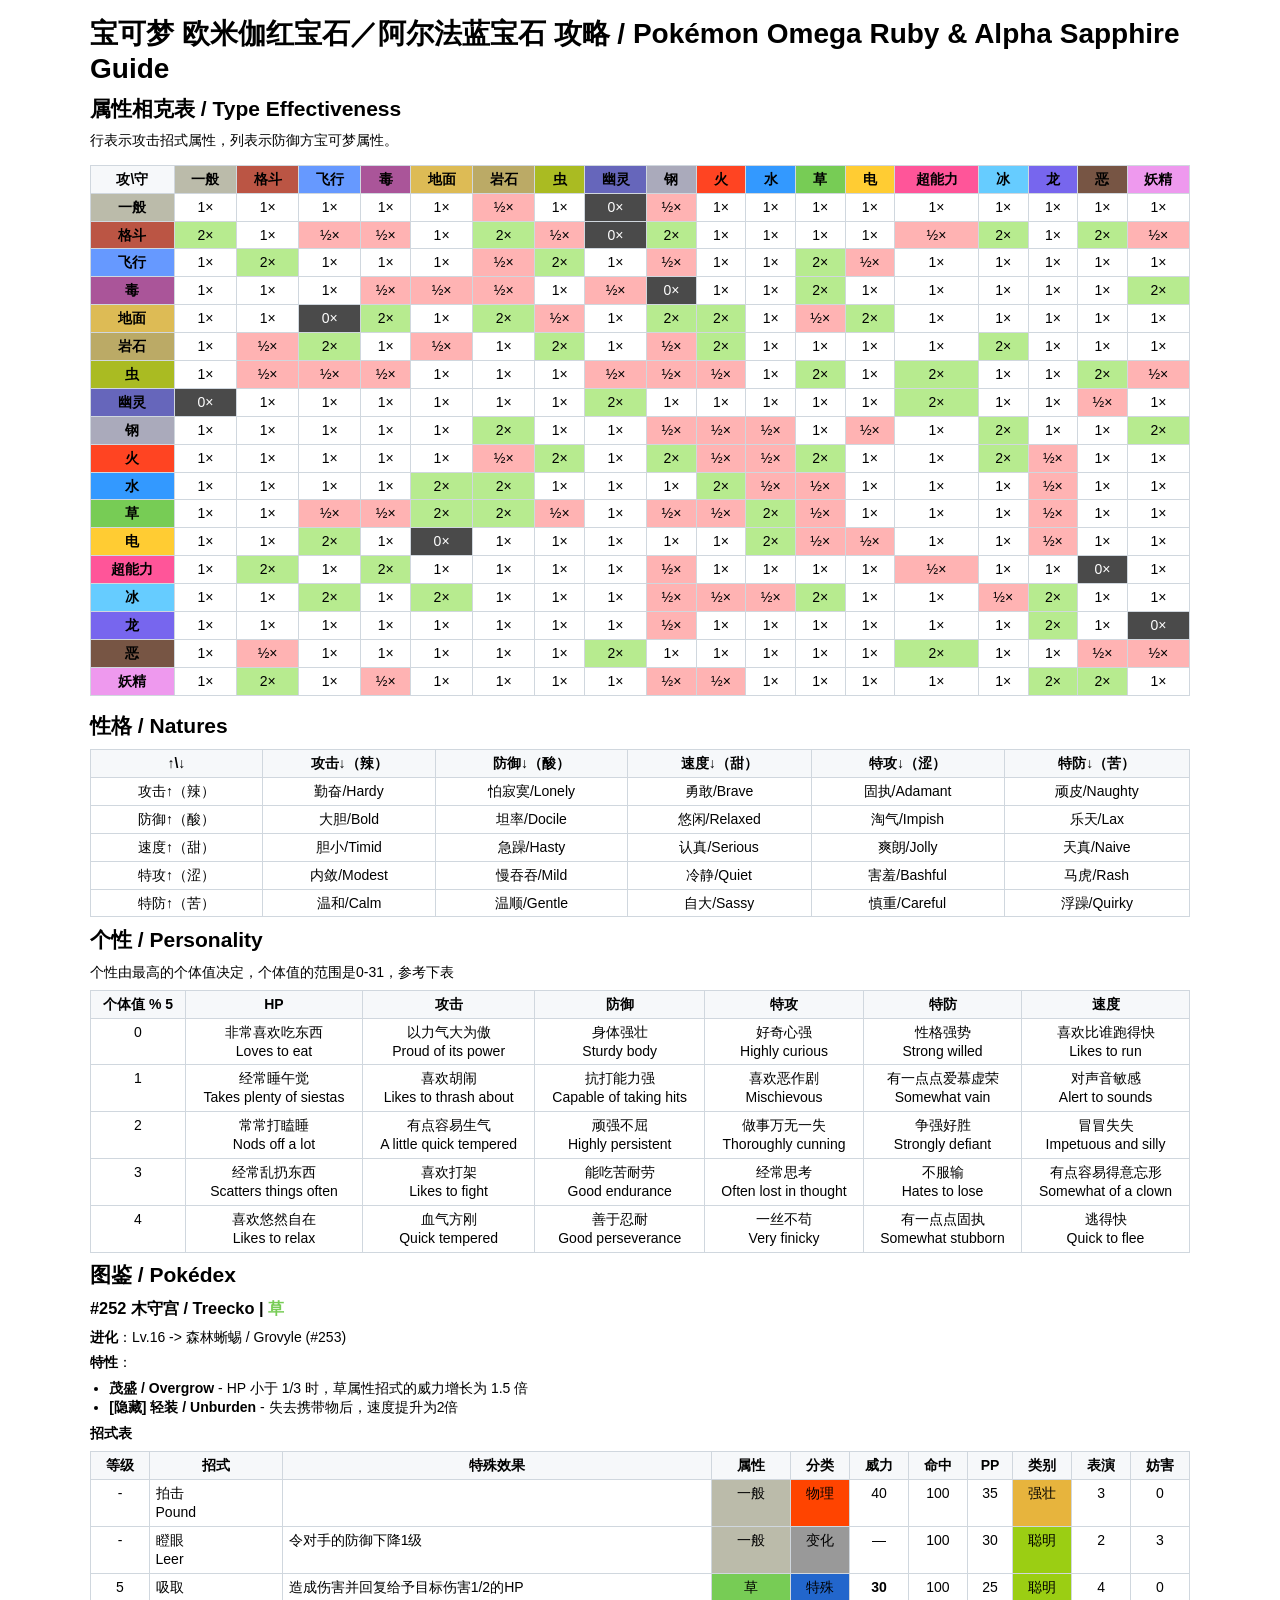
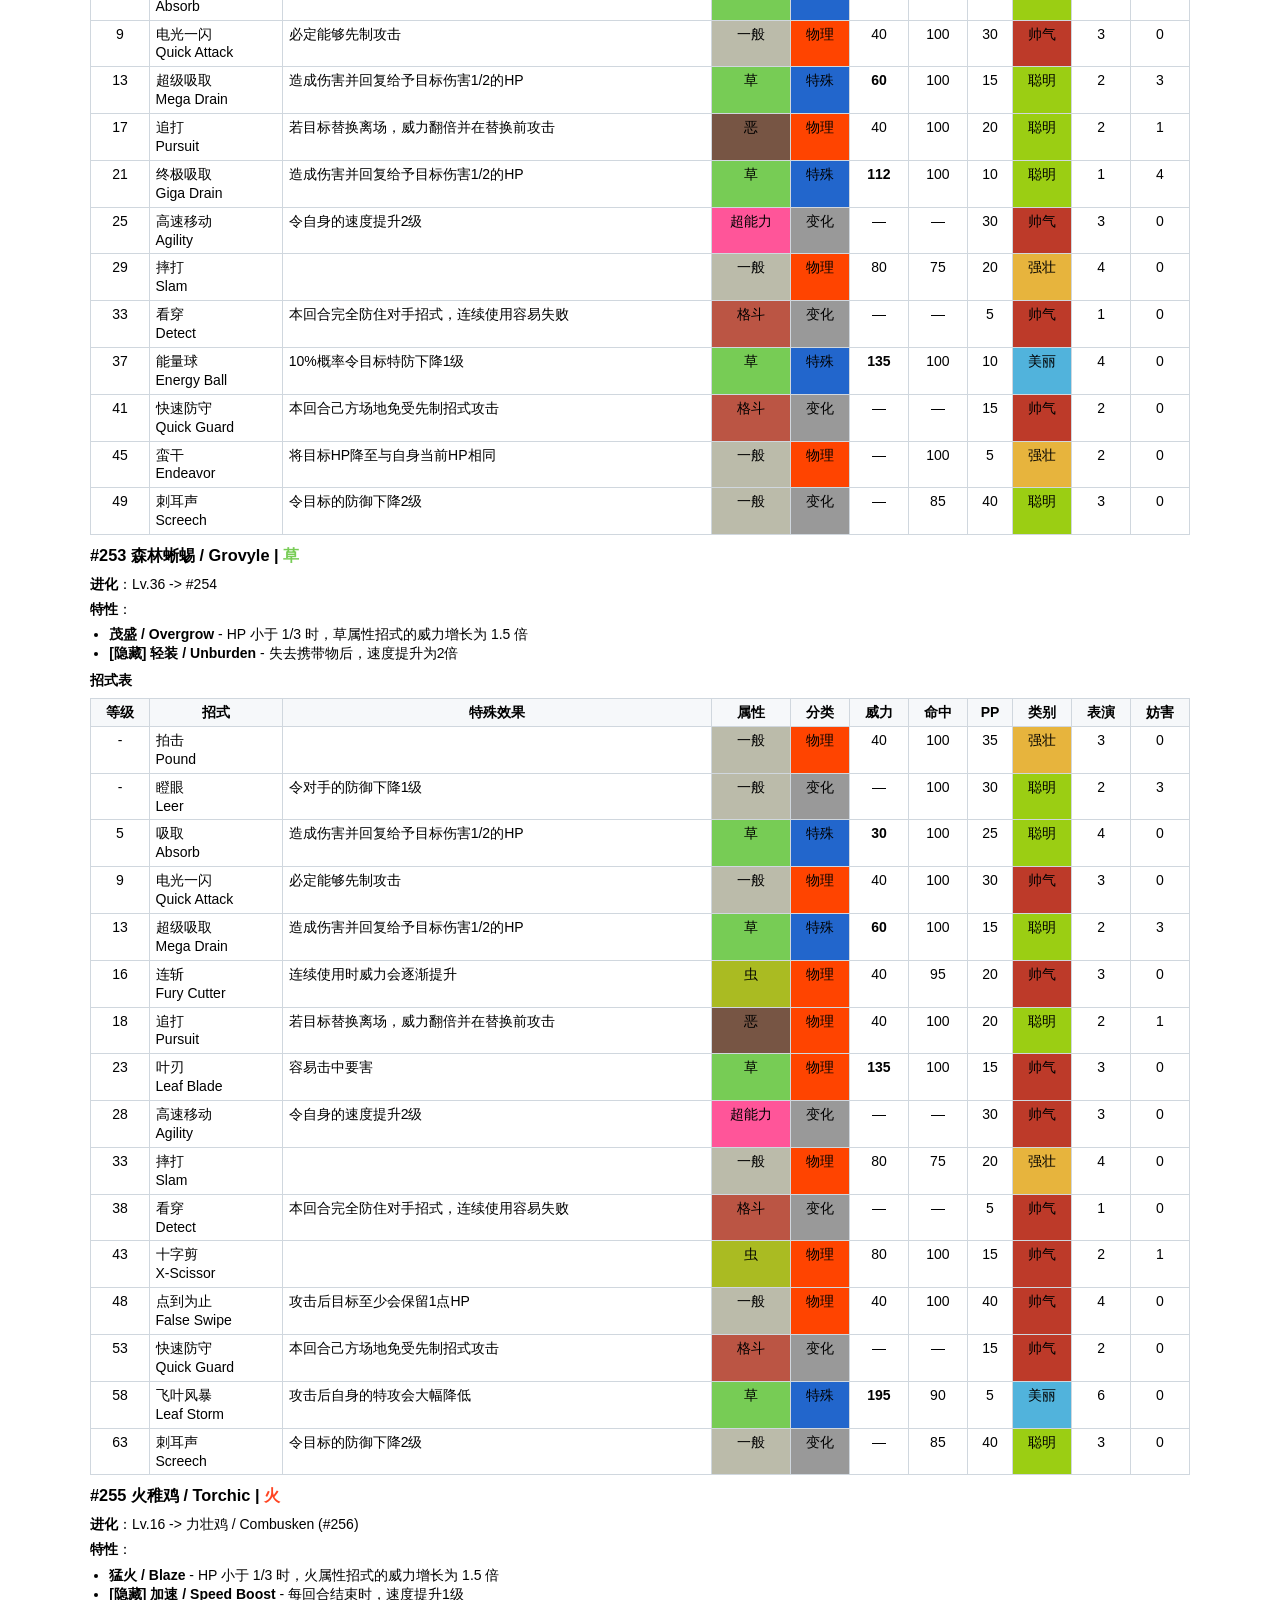
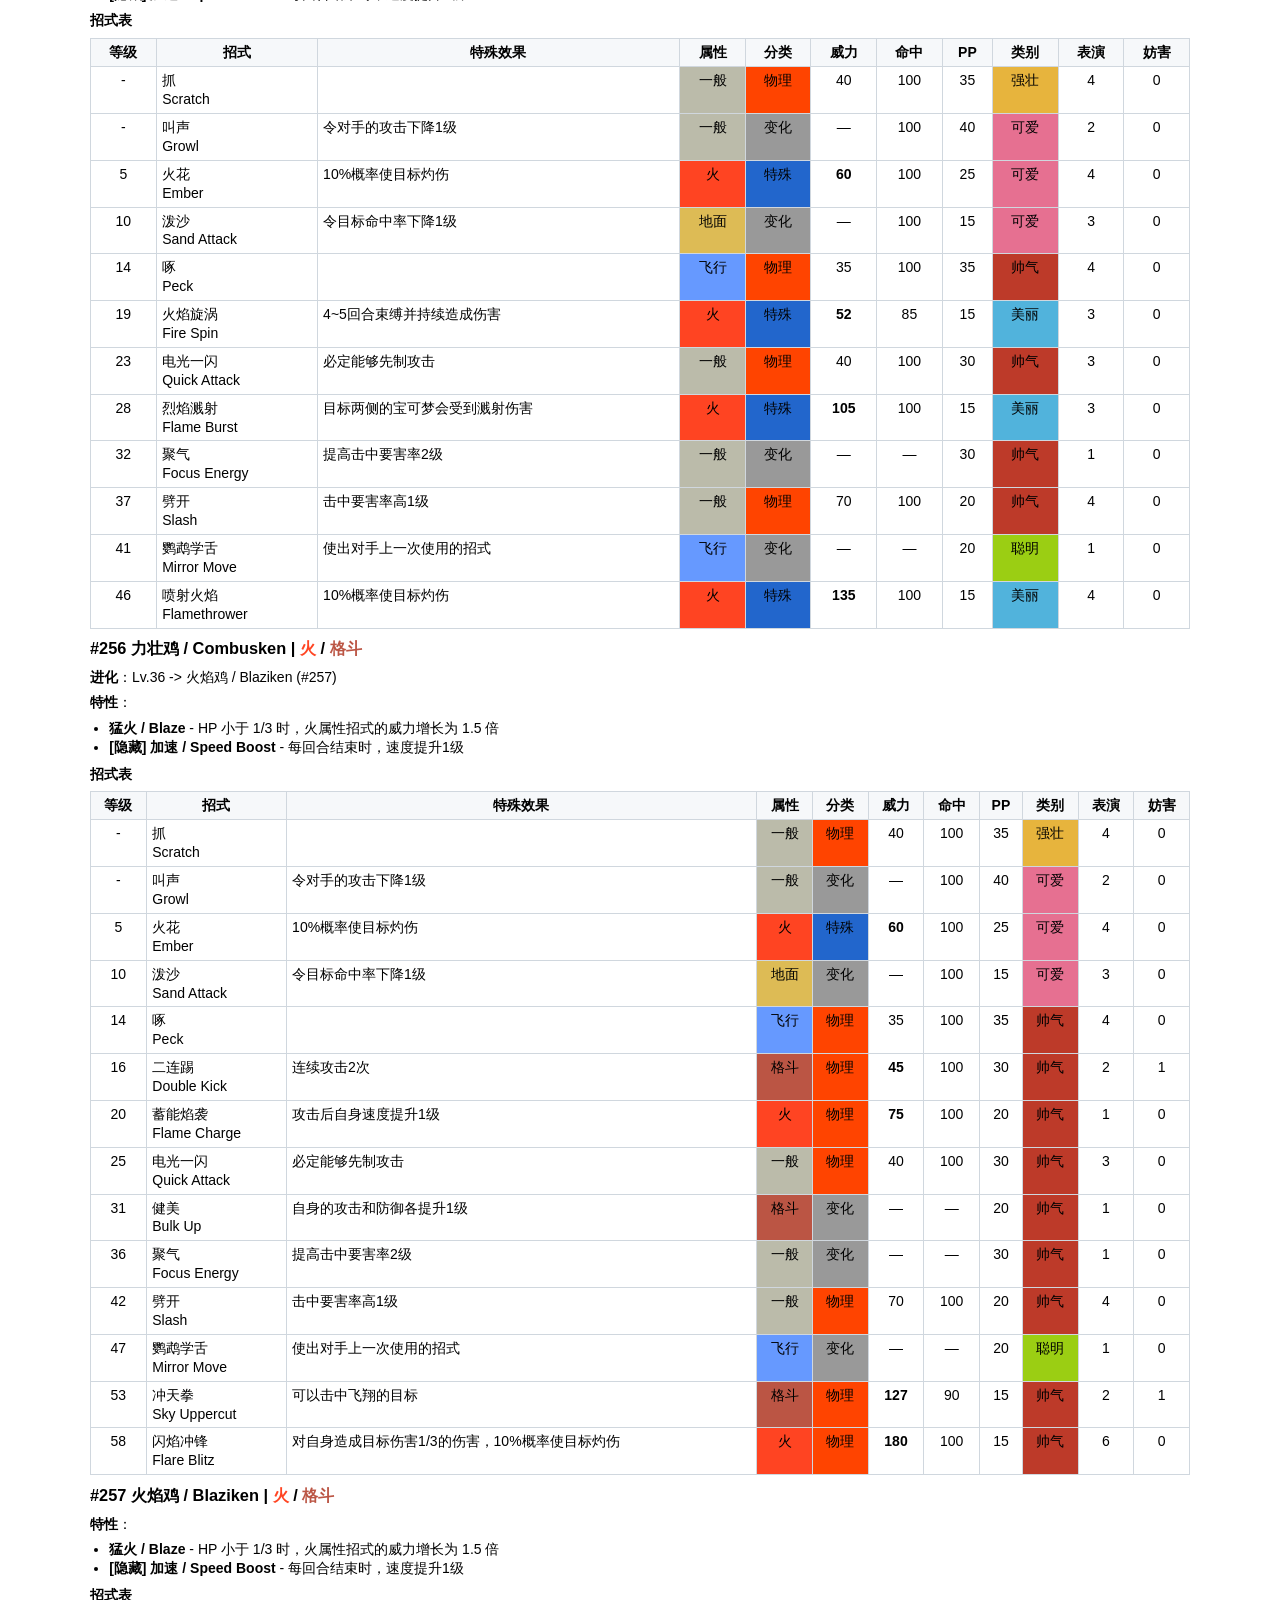
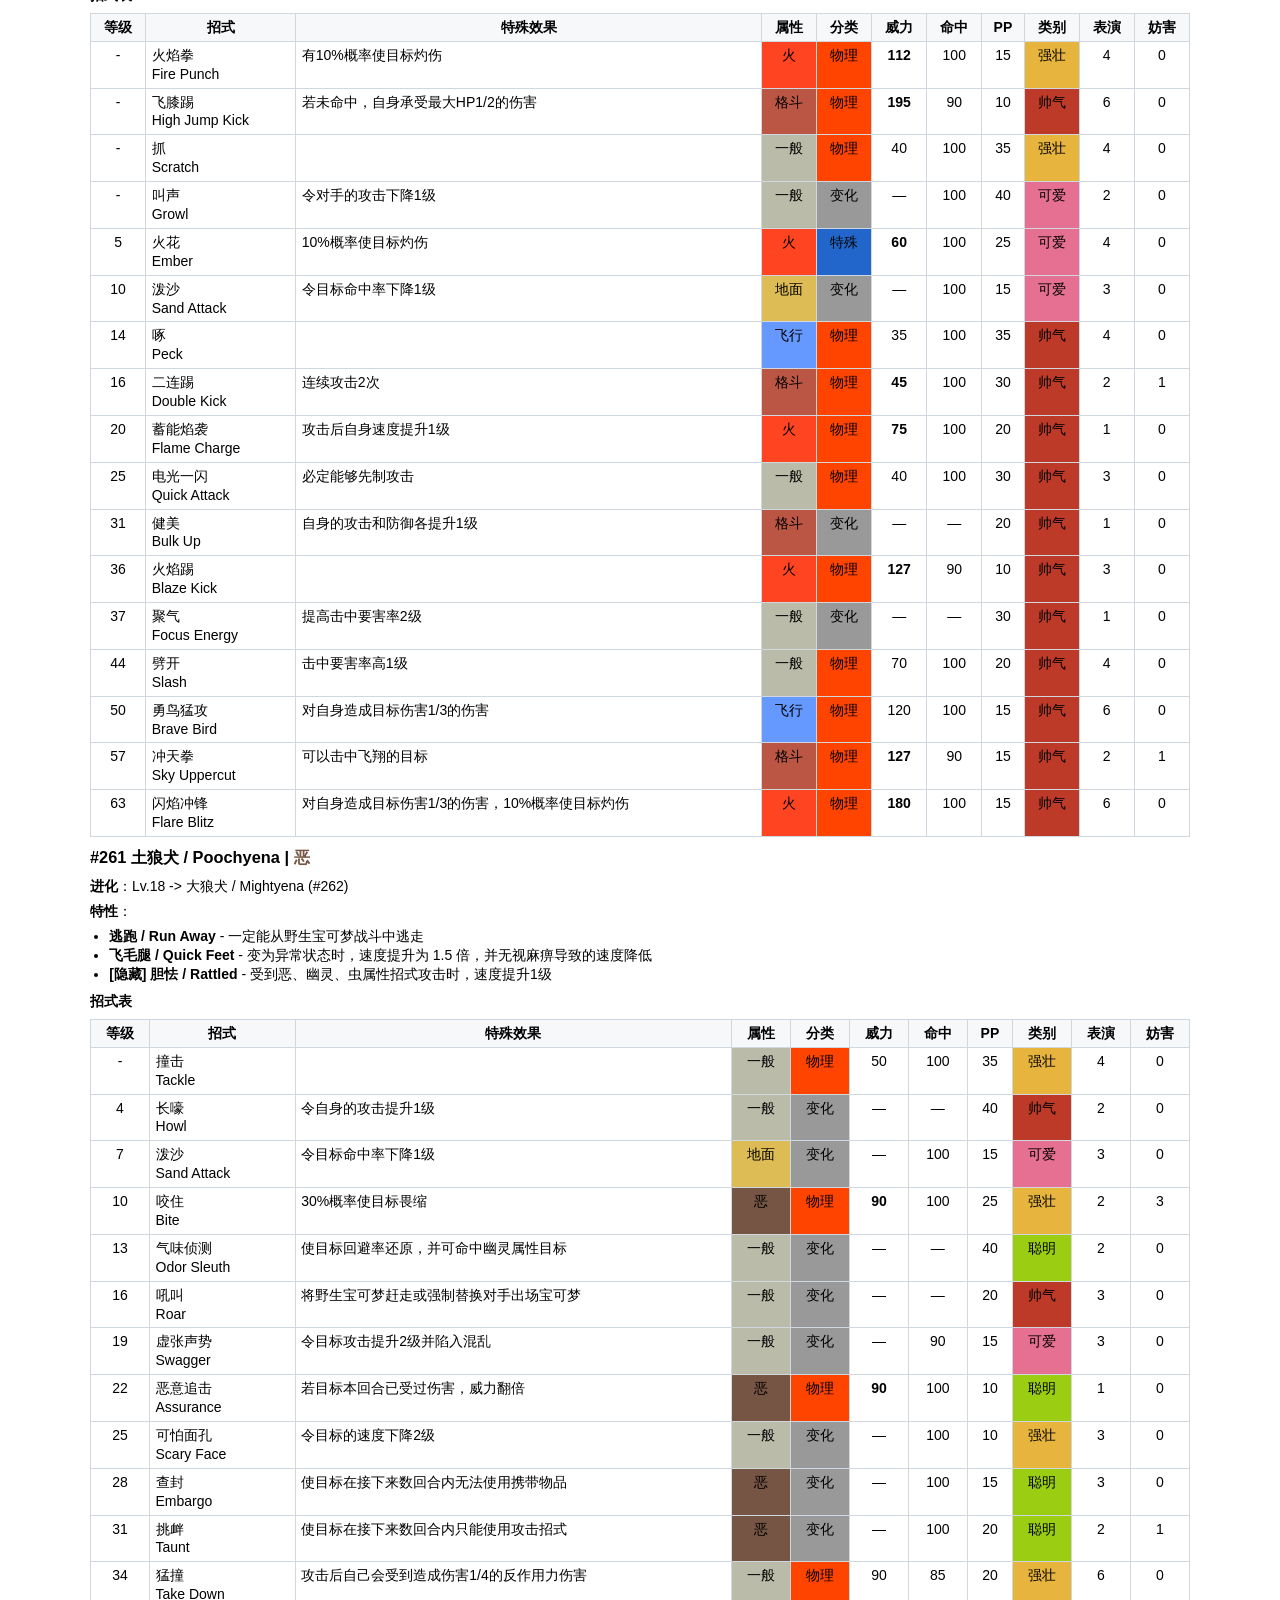
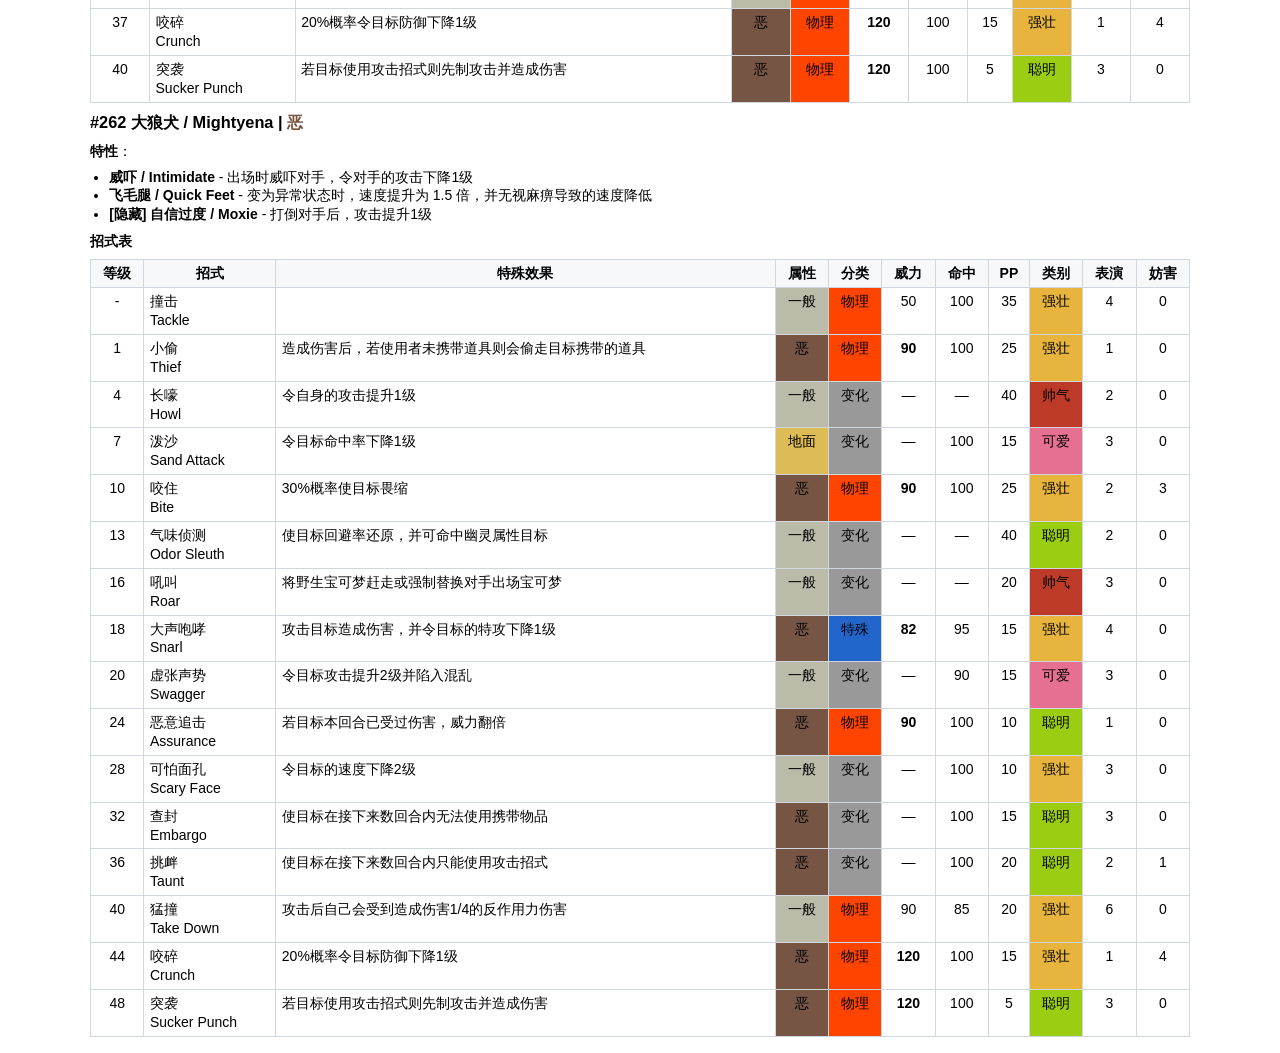
==== commit 154e2e8c: "简化样式并修复属性表头背景色" ====
--- a/docs/index.html
+++ b/docs/index.html
@@ -14,27 +14,27 @@
 <table class='guide-table type-chart'>
 <tr>
 <th class='ta-center va-middle'>攻\守</th>
-<th class='ta-center va-middle bg-dynamic' style='--cell-bg: #BBBBAA;'>一般</th>
-<th class='ta-center va-middle bg-dynamic' style='--cell-bg: #BB5544;'>格斗</th>
-<th class='ta-center va-middle bg-dynamic' style='--cell-bg: #6699FF;'>飞行</th>
-<th class='ta-center va-middle bg-dynamic' style='--cell-bg: #AA5599;'>毒</th>
-<th class='ta-center va-middle bg-dynamic' style='--cell-bg: #DDBB55;'>地面</th>
-<th class='ta-center va-middle bg-dynamic' style='--cell-bg: #BBAA66;'>岩石</th>
-<th class='ta-center va-middle bg-dynamic' style='--cell-bg: #AABB22;'>虫</th>
-<th class='ta-center va-middle bg-dynamic' style='--cell-bg: #6666BB;'>幽灵</th>
-<th class='ta-center va-middle bg-dynamic' style='--cell-bg: #AAAABB;'>钢</th>
-<th class='ta-center va-middle bg-dynamic' style='--cell-bg: #FF4422;'>火</th>
-<th class='ta-center va-middle bg-dynamic' style='--cell-bg: #3399FF;'>水</th>
-<th class='ta-center va-middle bg-dynamic' style='--cell-bg: #77CC55;'>草</th>
-<th class='ta-center va-middle bg-dynamic' style='--cell-bg: #FFCC33;'>电</th>
-<th class='ta-center va-middle bg-dynamic' style='--cell-bg: #FF5599;'>超能力</th>
-<th class='ta-center va-middle bg-dynamic' style='--cell-bg: #66CCFF;'>冰</th>
-<th class='ta-center va-middle bg-dynamic' style='--cell-bg: #7766EE;'>龙</th>
-<th class='ta-center va-middle bg-dynamic' style='--cell-bg: #775544;'>恶</th>
-<th class='ta-center va-middle bg-dynamic' style='--cell-bg: #EE99EE;'>妖精</th>
-</tr>
-<tr>
-<th class='ta-center va-middle bg-dynamic' style='--cell-bg: #BBBBAA;'>一般</th>
+<th class='ta-center va-middle' style='background-color: #BBBBAA;'>一般</th>
+<th class='ta-center va-middle' style='background-color: #BB5544;'>格斗</th>
+<th class='ta-center va-middle' style='background-color: #6699FF;'>飞行</th>
+<th class='ta-center va-middle' style='background-color: #AA5599;'>毒</th>
+<th class='ta-center va-middle' style='background-color: #DDBB55;'>地面</th>
+<th class='ta-center va-middle' style='background-color: #BBAA66;'>岩石</th>
+<th class='ta-center va-middle' style='background-color: #AABB22;'>虫</th>
+<th class='ta-center va-middle' style='background-color: #6666BB;'>幽灵</th>
+<th class='ta-center va-middle' style='background-color: #AAAABB;'>钢</th>
+<th class='ta-center va-middle' style='background-color: #FF4422;'>火</th>
+<th class='ta-center va-middle' style='background-color: #3399FF;'>水</th>
+<th class='ta-center va-middle' style='background-color: #77CC55;'>草</th>
+<th class='ta-center va-middle' style='background-color: #FFCC33;'>电</th>
+<th class='ta-center va-middle' style='background-color: #FF5599;'>超能力</th>
+<th class='ta-center va-middle' style='background-color: #66CCFF;'>冰</th>
+<th class='ta-center va-middle' style='background-color: #7766EE;'>龙</th>
+<th class='ta-center va-middle' style='background-color: #775544;'>恶</th>
+<th class='ta-center va-middle' style='background-color: #EE99EE;'>妖精</th>
+</tr>
+<tr>
+<th class='ta-center va-middle' style='background-color: #BBBBAA;'>一般</th>
 <td class='ta-center va-middle multiplier-normal'>1×</td>
 <td class='ta-center va-middle multiplier-normal'>1×</td>
 <td class='ta-center va-middle multiplier-normal'>1×</td>
@@ -55,7 +55,7 @@
 <td class='ta-center va-middle multiplier-normal'>1×</td>
 </tr>
 <tr>
-<th class='ta-center va-middle bg-dynamic' style='--cell-bg: #BB5544;'>格斗</th>
+<th class='ta-center va-middle' style='background-color: #BB5544;'>格斗</th>
 <td class='ta-center va-middle multiplier-2x'>2×</td>
 <td class='ta-center va-middle multiplier-normal'>1×</td>
 <td class='ta-center va-middle multiplier-half'>½×</td>
@@ -76,28 +76,28 @@
 <td class='ta-center va-middle multiplier-half'>½×</td>
 </tr>
 <tr>
-<th class='ta-center va-middle bg-dynamic' style='--cell-bg: #6699FF;'>飞行</th>
-<td class='ta-center va-middle multiplier-normal'>1×</td>
-<td class='ta-center va-middle multiplier-2x'>2×</td>
-<td class='ta-center va-middle multiplier-normal'>1×</td>
-<td class='ta-center va-middle multiplier-normal'>1×</td>
-<td class='ta-center va-middle multiplier-normal'>1×</td>
-<td class='ta-center va-middle multiplier-half'>½×</td>
-<td class='ta-center va-middle multiplier-2x'>2×</td>
-<td class='ta-center va-middle multiplier-normal'>1×</td>
-<td class='ta-center va-middle multiplier-half'>½×</td>
-<td class='ta-center va-middle multiplier-normal'>1×</td>
-<td class='ta-center va-middle multiplier-normal'>1×</td>
-<td class='ta-center va-middle multiplier-2x'>2×</td>
-<td class='ta-center va-middle multiplier-half'>½×</td>
-<td class='ta-center va-middle multiplier-normal'>1×</td>
-<td class='ta-center va-middle multiplier-normal'>1×</td>
-<td class='ta-center va-middle multiplier-normal'>1×</td>
-<td class='ta-center va-middle multiplier-normal'>1×</td>
-<td class='ta-center va-middle multiplier-normal'>1×</td>
-</tr>
-<tr>
-<th class='ta-center va-middle bg-dynamic' style='--cell-bg: #AA5599;'>毒</th>
+<th class='ta-center va-middle' style='background-color: #6699FF;'>飞行</th>
+<td class='ta-center va-middle multiplier-normal'>1×</td>
+<td class='ta-center va-middle multiplier-2x'>2×</td>
+<td class='ta-center va-middle multiplier-normal'>1×</td>
+<td class='ta-center va-middle multiplier-normal'>1×</td>
+<td class='ta-center va-middle multiplier-normal'>1×</td>
+<td class='ta-center va-middle multiplier-half'>½×</td>
+<td class='ta-center va-middle multiplier-2x'>2×</td>
+<td class='ta-center va-middle multiplier-normal'>1×</td>
+<td class='ta-center va-middle multiplier-half'>½×</td>
+<td class='ta-center va-middle multiplier-normal'>1×</td>
+<td class='ta-center va-middle multiplier-normal'>1×</td>
+<td class='ta-center va-middle multiplier-2x'>2×</td>
+<td class='ta-center va-middle multiplier-half'>½×</td>
+<td class='ta-center va-middle multiplier-normal'>1×</td>
+<td class='ta-center va-middle multiplier-normal'>1×</td>
+<td class='ta-center va-middle multiplier-normal'>1×</td>
+<td class='ta-center va-middle multiplier-normal'>1×</td>
+<td class='ta-center va-middle multiplier-normal'>1×</td>
+</tr>
+<tr>
+<th class='ta-center va-middle' style='background-color: #AA5599;'>毒</th>
 <td class='ta-center va-middle multiplier-normal'>1×</td>
 <td class='ta-center va-middle multiplier-normal'>1×</td>
 <td class='ta-center va-middle multiplier-normal'>1×</td>
@@ -118,7 +118,7 @@
 <td class='ta-center va-middle multiplier-2x'>2×</td>
 </tr>
 <tr>
-<th class='ta-center va-middle bg-dynamic' style='--cell-bg: #DDBB55;'>地面</th>
+<th class='ta-center va-middle' style='background-color: #DDBB55;'>地面</th>
 <td class='ta-center va-middle multiplier-normal'>1×</td>
 <td class='ta-center va-middle multiplier-normal'>1×</td>
 <td class='ta-center va-middle multiplier-zero'>0×</td>
@@ -139,49 +139,49 @@
 <td class='ta-center va-middle multiplier-normal'>1×</td>
 </tr>
 <tr>
-<th class='ta-center va-middle bg-dynamic' style='--cell-bg: #BBAA66;'>岩石</th>
-<td class='ta-center va-middle multiplier-normal'>1×</td>
-<td class='ta-center va-middle multiplier-half'>½×</td>
-<td class='ta-center va-middle multiplier-2x'>2×</td>
-<td class='ta-center va-middle multiplier-normal'>1×</td>
-<td class='ta-center va-middle multiplier-half'>½×</td>
-<td class='ta-center va-middle multiplier-normal'>1×</td>
-<td class='ta-center va-middle multiplier-2x'>2×</td>
-<td class='ta-center va-middle multiplier-normal'>1×</td>
-<td class='ta-center va-middle multiplier-half'>½×</td>
-<td class='ta-center va-middle multiplier-2x'>2×</td>
-<td class='ta-center va-middle multiplier-normal'>1×</td>
-<td class='ta-center va-middle multiplier-normal'>1×</td>
-<td class='ta-center va-middle multiplier-normal'>1×</td>
-<td class='ta-center va-middle multiplier-normal'>1×</td>
-<td class='ta-center va-middle multiplier-2x'>2×</td>
-<td class='ta-center va-middle multiplier-normal'>1×</td>
-<td class='ta-center va-middle multiplier-normal'>1×</td>
-<td class='ta-center va-middle multiplier-normal'>1×</td>
-</tr>
-<tr>
-<th class='ta-center va-middle bg-dynamic' style='--cell-bg: #AABB22;'>虫</th>
-<td class='ta-center va-middle multiplier-normal'>1×</td>
-<td class='ta-center va-middle multiplier-half'>½×</td>
-<td class='ta-center va-middle multiplier-half'>½×</td>
-<td class='ta-center va-middle multiplier-half'>½×</td>
-<td class='ta-center va-middle multiplier-normal'>1×</td>
-<td class='ta-center va-middle multiplier-normal'>1×</td>
-<td class='ta-center va-middle multiplier-normal'>1×</td>
-<td class='ta-center va-middle multiplier-half'>½×</td>
-<td class='ta-center va-middle multiplier-half'>½×</td>
-<td class='ta-center va-middle multiplier-half'>½×</td>
-<td class='ta-center va-middle multiplier-normal'>1×</td>
-<td class='ta-center va-middle multiplier-2x'>2×</td>
-<td class='ta-center va-middle multiplier-normal'>1×</td>
-<td class='ta-center va-middle multiplier-2x'>2×</td>
-<td class='ta-center va-middle multiplier-normal'>1×</td>
-<td class='ta-center va-middle multiplier-normal'>1×</td>
-<td class='ta-center va-middle multiplier-2x'>2×</td>
-<td class='ta-center va-middle multiplier-half'>½×</td>
-</tr>
-<tr>
-<th class='ta-center va-middle bg-dynamic' style='--cell-bg: #6666BB;'>幽灵</th>
+<th class='ta-center va-middle' style='background-color: #BBAA66;'>岩石</th>
+<td class='ta-center va-middle multiplier-normal'>1×</td>
+<td class='ta-center va-middle multiplier-half'>½×</td>
+<td class='ta-center va-middle multiplier-2x'>2×</td>
+<td class='ta-center va-middle multiplier-normal'>1×</td>
+<td class='ta-center va-middle multiplier-half'>½×</td>
+<td class='ta-center va-middle multiplier-normal'>1×</td>
+<td class='ta-center va-middle multiplier-2x'>2×</td>
+<td class='ta-center va-middle multiplier-normal'>1×</td>
+<td class='ta-center va-middle multiplier-half'>½×</td>
+<td class='ta-center va-middle multiplier-2x'>2×</td>
+<td class='ta-center va-middle multiplier-normal'>1×</td>
+<td class='ta-center va-middle multiplier-normal'>1×</td>
+<td class='ta-center va-middle multiplier-normal'>1×</td>
+<td class='ta-center va-middle multiplier-normal'>1×</td>
+<td class='ta-center va-middle multiplier-2x'>2×</td>
+<td class='ta-center va-middle multiplier-normal'>1×</td>
+<td class='ta-center va-middle multiplier-normal'>1×</td>
+<td class='ta-center va-middle multiplier-normal'>1×</td>
+</tr>
+<tr>
+<th class='ta-center va-middle' style='background-color: #AABB22;'>虫</th>
+<td class='ta-center va-middle multiplier-normal'>1×</td>
+<td class='ta-center va-middle multiplier-half'>½×</td>
+<td class='ta-center va-middle multiplier-half'>½×</td>
+<td class='ta-center va-middle multiplier-half'>½×</td>
+<td class='ta-center va-middle multiplier-normal'>1×</td>
+<td class='ta-center va-middle multiplier-normal'>1×</td>
+<td class='ta-center va-middle multiplier-normal'>1×</td>
+<td class='ta-center va-middle multiplier-half'>½×</td>
+<td class='ta-center va-middle multiplier-half'>½×</td>
+<td class='ta-center va-middle multiplier-half'>½×</td>
+<td class='ta-center va-middle multiplier-normal'>1×</td>
+<td class='ta-center va-middle multiplier-2x'>2×</td>
+<td class='ta-center va-middle multiplier-normal'>1×</td>
+<td class='ta-center va-middle multiplier-2x'>2×</td>
+<td class='ta-center va-middle multiplier-normal'>1×</td>
+<td class='ta-center va-middle multiplier-normal'>1×</td>
+<td class='ta-center va-middle multiplier-2x'>2×</td>
+<td class='ta-center va-middle multiplier-half'>½×</td>
+</tr>
+<tr>
+<th class='ta-center va-middle' style='background-color: #6666BB;'>幽灵</th>
 <td class='ta-center va-middle multiplier-zero'>0×</td>
 <td class='ta-center va-middle multiplier-normal'>1×</td>
 <td class='ta-center va-middle multiplier-normal'>1×</td>
@@ -202,91 +202,91 @@
 <td class='ta-center va-middle multiplier-normal'>1×</td>
 </tr>
 <tr>
-<th class='ta-center va-middle bg-dynamic' style='--cell-bg: #AAAABB;'>钢</th>
-<td class='ta-center va-middle multiplier-normal'>1×</td>
-<td class='ta-center va-middle multiplier-normal'>1×</td>
-<td class='ta-center va-middle multiplier-normal'>1×</td>
-<td class='ta-center va-middle multiplier-normal'>1×</td>
-<td class='ta-center va-middle multiplier-normal'>1×</td>
-<td class='ta-center va-middle multiplier-2x'>2×</td>
-<td class='ta-center va-middle multiplier-normal'>1×</td>
-<td class='ta-center va-middle multiplier-normal'>1×</td>
-<td class='ta-center va-middle multiplier-half'>½×</td>
-<td class='ta-center va-middle multiplier-half'>½×</td>
-<td class='ta-center va-middle multiplier-half'>½×</td>
-<td class='ta-center va-middle multiplier-normal'>1×</td>
-<td class='ta-center va-middle multiplier-half'>½×</td>
-<td class='ta-center va-middle multiplier-normal'>1×</td>
-<td class='ta-center va-middle multiplier-2x'>2×</td>
-<td class='ta-center va-middle multiplier-normal'>1×</td>
-<td class='ta-center va-middle multiplier-normal'>1×</td>
-<td class='ta-center va-middle multiplier-2x'>2×</td>
-</tr>
-<tr>
-<th class='ta-center va-middle bg-dynamic' style='--cell-bg: #FF4422;'>火</th>
-<td class='ta-center va-middle multiplier-normal'>1×</td>
-<td class='ta-center va-middle multiplier-normal'>1×</td>
-<td class='ta-center va-middle multiplier-normal'>1×</td>
-<td class='ta-center va-middle multiplier-normal'>1×</td>
-<td class='ta-center va-middle multiplier-normal'>1×</td>
-<td class='ta-center va-middle multiplier-half'>½×</td>
-<td class='ta-center va-middle multiplier-2x'>2×</td>
-<td class='ta-center va-middle multiplier-normal'>1×</td>
-<td class='ta-center va-middle multiplier-2x'>2×</td>
-<td class='ta-center va-middle multiplier-half'>½×</td>
-<td class='ta-center va-middle multiplier-half'>½×</td>
-<td class='ta-center va-middle multiplier-2x'>2×</td>
-<td class='ta-center va-middle multiplier-normal'>1×</td>
-<td class='ta-center va-middle multiplier-normal'>1×</td>
-<td class='ta-center va-middle multiplier-2x'>2×</td>
-<td class='ta-center va-middle multiplier-half'>½×</td>
-<td class='ta-center va-middle multiplier-normal'>1×</td>
-<td class='ta-center va-middle multiplier-normal'>1×</td>
-</tr>
-<tr>
-<th class='ta-center va-middle bg-dynamic' style='--cell-bg: #3399FF;'>水</th>
-<td class='ta-center va-middle multiplier-normal'>1×</td>
-<td class='ta-center va-middle multiplier-normal'>1×</td>
-<td class='ta-center va-middle multiplier-normal'>1×</td>
-<td class='ta-center va-middle multiplier-normal'>1×</td>
-<td class='ta-center va-middle multiplier-2x'>2×</td>
-<td class='ta-center va-middle multiplier-2x'>2×</td>
-<td class='ta-center va-middle multiplier-normal'>1×</td>
-<td class='ta-center va-middle multiplier-normal'>1×</td>
-<td class='ta-center va-middle multiplier-normal'>1×</td>
-<td class='ta-center va-middle multiplier-2x'>2×</td>
-<td class='ta-center va-middle multiplier-half'>½×</td>
-<td class='ta-center va-middle multiplier-half'>½×</td>
-<td class='ta-center va-middle multiplier-normal'>1×</td>
-<td class='ta-center va-middle multiplier-normal'>1×</td>
-<td class='ta-center va-middle multiplier-normal'>1×</td>
-<td class='ta-center va-middle multiplier-half'>½×</td>
-<td class='ta-center va-middle multiplier-normal'>1×</td>
-<td class='ta-center va-middle multiplier-normal'>1×</td>
-</tr>
-<tr>
-<th class='ta-center va-middle bg-dynamic' style='--cell-bg: #77CC55;'>草</th>
-<td class='ta-center va-middle multiplier-normal'>1×</td>
-<td class='ta-center va-middle multiplier-normal'>1×</td>
-<td class='ta-center va-middle multiplier-half'>½×</td>
-<td class='ta-center va-middle multiplier-half'>½×</td>
-<td class='ta-center va-middle multiplier-2x'>2×</td>
-<td class='ta-center va-middle multiplier-2x'>2×</td>
-<td class='ta-center va-middle multiplier-half'>½×</td>
-<td class='ta-center va-middle multiplier-normal'>1×</td>
-<td class='ta-center va-middle multiplier-half'>½×</td>
-<td class='ta-center va-middle multiplier-half'>½×</td>
-<td class='ta-center va-middle multiplier-2x'>2×</td>
-<td class='ta-center va-middle multiplier-half'>½×</td>
-<td class='ta-center va-middle multiplier-normal'>1×</td>
-<td class='ta-center va-middle multiplier-normal'>1×</td>
-<td class='ta-center va-middle multiplier-normal'>1×</td>
-<td class='ta-center va-middle multiplier-half'>½×</td>
-<td class='ta-center va-middle multiplier-normal'>1×</td>
-<td class='ta-center va-middle multiplier-normal'>1×</td>
-</tr>
-<tr>
-<th class='ta-center va-middle bg-dynamic' style='--cell-bg: #FFCC33;'>电</th>
+<th class='ta-center va-middle' style='background-color: #AAAABB;'>钢</th>
+<td class='ta-center va-middle multiplier-normal'>1×</td>
+<td class='ta-center va-middle multiplier-normal'>1×</td>
+<td class='ta-center va-middle multiplier-normal'>1×</td>
+<td class='ta-center va-middle multiplier-normal'>1×</td>
+<td class='ta-center va-middle multiplier-normal'>1×</td>
+<td class='ta-center va-middle multiplier-2x'>2×</td>
+<td class='ta-center va-middle multiplier-normal'>1×</td>
+<td class='ta-center va-middle multiplier-normal'>1×</td>
+<td class='ta-center va-middle multiplier-half'>½×</td>
+<td class='ta-center va-middle multiplier-half'>½×</td>
+<td class='ta-center va-middle multiplier-half'>½×</td>
+<td class='ta-center va-middle multiplier-normal'>1×</td>
+<td class='ta-center va-middle multiplier-half'>½×</td>
+<td class='ta-center va-middle multiplier-normal'>1×</td>
+<td class='ta-center va-middle multiplier-2x'>2×</td>
+<td class='ta-center va-middle multiplier-normal'>1×</td>
+<td class='ta-center va-middle multiplier-normal'>1×</td>
+<td class='ta-center va-middle multiplier-2x'>2×</td>
+</tr>
+<tr>
+<th class='ta-center va-middle' style='background-color: #FF4422;'>火</th>
+<td class='ta-center va-middle multiplier-normal'>1×</td>
+<td class='ta-center va-middle multiplier-normal'>1×</td>
+<td class='ta-center va-middle multiplier-normal'>1×</td>
+<td class='ta-center va-middle multiplier-normal'>1×</td>
+<td class='ta-center va-middle multiplier-normal'>1×</td>
+<td class='ta-center va-middle multiplier-half'>½×</td>
+<td class='ta-center va-middle multiplier-2x'>2×</td>
+<td class='ta-center va-middle multiplier-normal'>1×</td>
+<td class='ta-center va-middle multiplier-2x'>2×</td>
+<td class='ta-center va-middle multiplier-half'>½×</td>
+<td class='ta-center va-middle multiplier-half'>½×</td>
+<td class='ta-center va-middle multiplier-2x'>2×</td>
+<td class='ta-center va-middle multiplier-normal'>1×</td>
+<td class='ta-center va-middle multiplier-normal'>1×</td>
+<td class='ta-center va-middle multiplier-2x'>2×</td>
+<td class='ta-center va-middle multiplier-half'>½×</td>
+<td class='ta-center va-middle multiplier-normal'>1×</td>
+<td class='ta-center va-middle multiplier-normal'>1×</td>
+</tr>
+<tr>
+<th class='ta-center va-middle' style='background-color: #3399FF;'>水</th>
+<td class='ta-center va-middle multiplier-normal'>1×</td>
+<td class='ta-center va-middle multiplier-normal'>1×</td>
+<td class='ta-center va-middle multiplier-normal'>1×</td>
+<td class='ta-center va-middle multiplier-normal'>1×</td>
+<td class='ta-center va-middle multiplier-2x'>2×</td>
+<td class='ta-center va-middle multiplier-2x'>2×</td>
+<td class='ta-center va-middle multiplier-normal'>1×</td>
+<td class='ta-center va-middle multiplier-normal'>1×</td>
+<td class='ta-center va-middle multiplier-normal'>1×</td>
+<td class='ta-center va-middle multiplier-2x'>2×</td>
+<td class='ta-center va-middle multiplier-half'>½×</td>
+<td class='ta-center va-middle multiplier-half'>½×</td>
+<td class='ta-center va-middle multiplier-normal'>1×</td>
+<td class='ta-center va-middle multiplier-normal'>1×</td>
+<td class='ta-center va-middle multiplier-normal'>1×</td>
+<td class='ta-center va-middle multiplier-half'>½×</td>
+<td class='ta-center va-middle multiplier-normal'>1×</td>
+<td class='ta-center va-middle multiplier-normal'>1×</td>
+</tr>
+<tr>
+<th class='ta-center va-middle' style='background-color: #77CC55;'>草</th>
+<td class='ta-center va-middle multiplier-normal'>1×</td>
+<td class='ta-center va-middle multiplier-normal'>1×</td>
+<td class='ta-center va-middle multiplier-half'>½×</td>
+<td class='ta-center va-middle multiplier-half'>½×</td>
+<td class='ta-center va-middle multiplier-2x'>2×</td>
+<td class='ta-center va-middle multiplier-2x'>2×</td>
+<td class='ta-center va-middle multiplier-half'>½×</td>
+<td class='ta-center va-middle multiplier-normal'>1×</td>
+<td class='ta-center va-middle multiplier-half'>½×</td>
+<td class='ta-center va-middle multiplier-half'>½×</td>
+<td class='ta-center va-middle multiplier-2x'>2×</td>
+<td class='ta-center va-middle multiplier-half'>½×</td>
+<td class='ta-center va-middle multiplier-normal'>1×</td>
+<td class='ta-center va-middle multiplier-normal'>1×</td>
+<td class='ta-center va-middle multiplier-normal'>1×</td>
+<td class='ta-center va-middle multiplier-half'>½×</td>
+<td class='ta-center va-middle multiplier-normal'>1×</td>
+<td class='ta-center va-middle multiplier-normal'>1×</td>
+</tr>
+<tr>
+<th class='ta-center va-middle' style='background-color: #FFCC33;'>电</th>
 <td class='ta-center va-middle multiplier-normal'>1×</td>
 <td class='ta-center va-middle multiplier-normal'>1×</td>
 <td class='ta-center va-middle multiplier-2x'>2×</td>
@@ -307,7 +307,7 @@
 <td class='ta-center va-middle multiplier-normal'>1×</td>
 </tr>
 <tr>
-<th class='ta-center va-middle bg-dynamic' style='--cell-bg: #FF5599;'>超能力</th>
+<th class='ta-center va-middle' style='background-color: #FF5599;'>超能力</th>
 <td class='ta-center va-middle multiplier-normal'>1×</td>
 <td class='ta-center va-middle multiplier-2x'>2×</td>
 <td class='ta-center va-middle multiplier-normal'>1×</td>
@@ -328,28 +328,28 @@
 <td class='ta-center va-middle multiplier-normal'>1×</td>
 </tr>
 <tr>
-<th class='ta-center va-middle bg-dynamic' style='--cell-bg: #66CCFF;'>冰</th>
-<td class='ta-center va-middle multiplier-normal'>1×</td>
-<td class='ta-center va-middle multiplier-normal'>1×</td>
-<td class='ta-center va-middle multiplier-2x'>2×</td>
-<td class='ta-center va-middle multiplier-normal'>1×</td>
-<td class='ta-center va-middle multiplier-2x'>2×</td>
-<td class='ta-center va-middle multiplier-normal'>1×</td>
-<td class='ta-center va-middle multiplier-normal'>1×</td>
-<td class='ta-center va-middle multiplier-normal'>1×</td>
-<td class='ta-center va-middle multiplier-half'>½×</td>
-<td class='ta-center va-middle multiplier-half'>½×</td>
-<td class='ta-center va-middle multiplier-half'>½×</td>
-<td class='ta-center va-middle multiplier-2x'>2×</td>
-<td class='ta-center va-middle multiplier-normal'>1×</td>
-<td class='ta-center va-middle multiplier-normal'>1×</td>
-<td class='ta-center va-middle multiplier-half'>½×</td>
-<td class='ta-center va-middle multiplier-2x'>2×</td>
-<td class='ta-center va-middle multiplier-normal'>1×</td>
-<td class='ta-center va-middle multiplier-normal'>1×</td>
-</tr>
-<tr>
-<th class='ta-center va-middle bg-dynamic' style='--cell-bg: #7766EE;'>龙</th>
+<th class='ta-center va-middle' style='background-color: #66CCFF;'>冰</th>
+<td class='ta-center va-middle multiplier-normal'>1×</td>
+<td class='ta-center va-middle multiplier-normal'>1×</td>
+<td class='ta-center va-middle multiplier-2x'>2×</td>
+<td class='ta-center va-middle multiplier-normal'>1×</td>
+<td class='ta-center va-middle multiplier-2x'>2×</td>
+<td class='ta-center va-middle multiplier-normal'>1×</td>
+<td class='ta-center va-middle multiplier-normal'>1×</td>
+<td class='ta-center va-middle multiplier-normal'>1×</td>
+<td class='ta-center va-middle multiplier-half'>½×</td>
+<td class='ta-center va-middle multiplier-half'>½×</td>
+<td class='ta-center va-middle multiplier-half'>½×</td>
+<td class='ta-center va-middle multiplier-2x'>2×</td>
+<td class='ta-center va-middle multiplier-normal'>1×</td>
+<td class='ta-center va-middle multiplier-normal'>1×</td>
+<td class='ta-center va-middle multiplier-half'>½×</td>
+<td class='ta-center va-middle multiplier-2x'>2×</td>
+<td class='ta-center va-middle multiplier-normal'>1×</td>
+<td class='ta-center va-middle multiplier-normal'>1×</td>
+</tr>
+<tr>
+<th class='ta-center va-middle' style='background-color: #7766EE;'>龙</th>
 <td class='ta-center va-middle multiplier-normal'>1×</td>
 <td class='ta-center va-middle multiplier-normal'>1×</td>
 <td class='ta-center va-middle multiplier-normal'>1×</td>
@@ -370,28 +370,28 @@
 <td class='ta-center va-middle multiplier-zero'>0×</td>
 </tr>
 <tr>
-<th class='ta-center va-middle bg-dynamic' style='--cell-bg: #775544;'>恶</th>
-<td class='ta-center va-middle multiplier-normal'>1×</td>
-<td class='ta-center va-middle multiplier-half'>½×</td>
-<td class='ta-center va-middle multiplier-normal'>1×</td>
-<td class='ta-center va-middle multiplier-normal'>1×</td>
-<td class='ta-center va-middle multiplier-normal'>1×</td>
-<td class='ta-center va-middle multiplier-normal'>1×</td>
-<td class='ta-center va-middle multiplier-normal'>1×</td>
-<td class='ta-center va-middle multiplier-2x'>2×</td>
-<td class='ta-center va-middle multiplier-normal'>1×</td>
-<td class='ta-center va-middle multiplier-normal'>1×</td>
-<td class='ta-center va-middle multiplier-normal'>1×</td>
-<td class='ta-center va-middle multiplier-normal'>1×</td>
-<td class='ta-center va-middle multiplier-normal'>1×</td>
-<td class='ta-center va-middle multiplier-2x'>2×</td>
-<td class='ta-center va-middle multiplier-normal'>1×</td>
-<td class='ta-center va-middle multiplier-normal'>1×</td>
-<td class='ta-center va-middle multiplier-half'>½×</td>
-<td class='ta-center va-middle multiplier-half'>½×</td>
-</tr>
-<tr>
-<th class='ta-center va-middle bg-dynamic' style='--cell-bg: #EE99EE;'>妖精</th>
+<th class='ta-center va-middle' style='background-color: #775544;'>恶</th>
+<td class='ta-center va-middle multiplier-normal'>1×</td>
+<td class='ta-center va-middle multiplier-half'>½×</td>
+<td class='ta-center va-middle multiplier-normal'>1×</td>
+<td class='ta-center va-middle multiplier-normal'>1×</td>
+<td class='ta-center va-middle multiplier-normal'>1×</td>
+<td class='ta-center va-middle multiplier-normal'>1×</td>
+<td class='ta-center va-middle multiplier-normal'>1×</td>
+<td class='ta-center va-middle multiplier-2x'>2×</td>
+<td class='ta-center va-middle multiplier-normal'>1×</td>
+<td class='ta-center va-middle multiplier-normal'>1×</td>
+<td class='ta-center va-middle multiplier-normal'>1×</td>
+<td class='ta-center va-middle multiplier-normal'>1×</td>
+<td class='ta-center va-middle multiplier-normal'>1×</td>
+<td class='ta-center va-middle multiplier-2x'>2×</td>
+<td class='ta-center va-middle multiplier-normal'>1×</td>
+<td class='ta-center va-middle multiplier-normal'>1×</td>
+<td class='ta-center va-middle multiplier-half'>½×</td>
+<td class='ta-center va-middle multiplier-half'>½×</td>
+</tr>
+<tr>
+<th class='ta-center va-middle' style='background-color: #EE99EE;'>妖精</th>
 <td class='ta-center va-middle multiplier-normal'>1×</td>
 <td class='ta-center va-middle multiplier-2x'>2×</td>
 <td class='ta-center va-middle multiplier-normal'>1×</td>
@@ -523,7 +523,7 @@
 </tr>
 </table>
 <h2>图鉴 / Pokédex</h2>
-<h3>#252 木守宫 / Treecko | <span class='text-type' style='--text-color: #77CC55;'>草</span></h3>
+<h3>#252 木守宫 / Treecko | <span style='color: #77CC55;'>草</span></h3>
 <p><strong>进化</strong>：Lv.16 -> 森林蜥蜴 / Grovyle (#253)</p>
 <p><strong>特性</strong>：</p>
 <ul>
@@ -533,22 +533,22 @@
 <p><strong>招式表</strong></p>
 <table class='guide-table moves-table'>
 <tr><th class='ta-center va-middle'><span class='nowrap'>等级</span></th><th class='va-middle'><span class='nowrap'>招式</span></th><th class='va-middle'><span class='nowrap'>特殊效果</span></th><th class='ta-center va-middle'><span class='nowrap'>属性</span></th><th class='ta-center va-middle'><span class='nowrap'>分类</span></th><th class='ta-center va-middle'><span class='nowrap'>威力</span></th><th class='ta-center va-middle'><span class='nowrap'>命中</span></th><th class='ta-center va-middle'><span class='nowrap'>PP</span></th><th class='ta-center va-middle'><span class='nowrap'>类别</span></th><th class='ta-center va-middle'><span class='nowrap'>表演</span></th><th class='ta-center va-middle'><span class='nowrap'>妨害</span></th></tr>
-<tr><td class='ta-center va-middle'>-</td><td class='va-middle'><span class='nowrap'>拍击</span><br><span class='nowrap'>Pound</span></td><td class='va-middle'></td><td class='ta-center va-middle bg-dynamic' style='--cell-bg: #BBBBAA;'><span class='nowrap'>一般</span></td><td class='ta-center va-middle bg-dynamic' style='--cell-bg: #FF4400;'><span class='nowrap'>物理</span></td><td class='ta-center va-middle'>40</td><td class='ta-center va-middle'>100</td><td class='ta-center va-middle'>35</td><td class='ta-center va-middle bg-dynamic' style='--cell-bg: #E7B43D;'><span class='nowrap'>强壮</span></td><td class='ta-center va-middle'>3</td><td class='ta-center va-middle'>0</td></tr>
-<tr><td class='ta-center va-middle'>-</td><td class='va-middle'><span class='nowrap'>瞪眼</span><br><span class='nowrap'>Leer</span></td><td class='va-middle'>令对手的防御下降1级</td><td class='ta-center va-middle bg-dynamic' style='--cell-bg: #BBBBAA;'><span class='nowrap'>一般</span></td><td class='ta-center va-middle bg-dynamic' style='--cell-bg: #999999;'><span class='nowrap'>变化</span></td><td class='ta-center va-middle'>—</td><td class='ta-center va-middle'>100</td><td class='ta-center va-middle'>30</td><td class='ta-center va-middle bg-dynamic' style='--cell-bg: #9BCE13;'><span class='nowrap'>聪明</span></td><td class='ta-center va-middle'>2</td><td class='ta-center va-middle'>3</td></tr>
-<tr><td class='ta-center va-middle'>5</td><td class='va-middle'><span class='nowrap'>吸取</span><br><span class='nowrap'>Absorb</span></td><td class='va-middle'>造成伤害并回复给予目标伤害1/2的HP</td><td class='ta-center va-middle bg-dynamic' style='--cell-bg: #77CC55;'><span class='nowrap'>草</span></td><td class='ta-center va-middle bg-dynamic' style='--cell-bg: #2266CC;'><span class='nowrap'>特殊</span></td><td class='ta-center va-middle'><strong>30</strong></td><td class='ta-center va-middle'>100</td><td class='ta-center va-middle'>25</td><td class='ta-center va-middle bg-dynamic' style='--cell-bg: #9BCE13;'><span class='nowrap'>聪明</span></td><td class='ta-center va-middle'>4</td><td class='ta-center va-middle'>0</td></tr>
-<tr><td class='ta-center va-middle'>9</td><td class='va-middle'><span class='nowrap'>电光一闪</span><br><span class='nowrap'>Quick Attack</span></td><td class='va-middle'>必定能够先制攻击</td><td class='ta-center va-middle bg-dynamic' style='--cell-bg: #BBBBAA;'><span class='nowrap'>一般</span></td><td class='ta-center va-middle bg-dynamic' style='--cell-bg: #FF4400;'><span class='nowrap'>物理</span></td><td class='ta-center va-middle'>40</td><td class='ta-center va-middle'>100</td><td class='ta-center va-middle'>30</td><td class='ta-center va-middle bg-dynamic' style='--cell-bg: #BD3A29;'><span class='nowrap'>帅气</span></td><td class='ta-center va-middle'>3</td><td class='ta-center va-middle'>0</td></tr>
-<tr><td class='ta-center va-middle'>13</td><td class='va-middle'><span class='nowrap'>超级吸取</span><br><span class='nowrap'>Mega Drain</span></td><td class='va-middle'>造成伤害并回复给予目标伤害1/2的HP</td><td class='ta-center va-middle bg-dynamic' style='--cell-bg: #77CC55;'><span class='nowrap'>草</span></td><td class='ta-center va-middle bg-dynamic' style='--cell-bg: #2266CC;'><span class='nowrap'>特殊</span></td><td class='ta-center va-middle'><strong>60</strong></td><td class='ta-center va-middle'>100</td><td class='ta-center va-middle'>15</td><td class='ta-center va-middle bg-dynamic' style='--cell-bg: #9BCE13;'><span class='nowrap'>聪明</span></td><td class='ta-center va-middle'>2</td><td class='ta-center va-middle'>3</td></tr>
-<tr><td class='ta-center va-middle'>17</td><td class='va-middle'><span class='nowrap'>追打</span><br><span class='nowrap'>Pursuit</span></td><td class='va-middle'>若目标替换离场，威力翻倍并在替换前攻击</td><td class='ta-center va-middle bg-dynamic' style='--cell-bg: #775544;'><span class='nowrap'>恶</span></td><td class='ta-center va-middle bg-dynamic' style='--cell-bg: #FF4400;'><span class='nowrap'>物理</span></td><td class='ta-center va-middle'>40</td><td class='ta-center va-middle'>100</td><td class='ta-center va-middle'>20</td><td class='ta-center va-middle bg-dynamic' style='--cell-bg: #9BCE13;'><span class='nowrap'>聪明</span></td><td class='ta-center va-middle'>2</td><td class='ta-center va-middle'>1</td></tr>
-<tr><td class='ta-center va-middle'>21</td><td class='va-middle'><span class='nowrap'>终极吸取</span><br><span class='nowrap'>Giga Drain</span></td><td class='va-middle'>造成伤害并回复给予目标伤害1/2的HP</td><td class='ta-center va-middle bg-dynamic' style='--cell-bg: #77CC55;'><span class='nowrap'>草</span></td><td class='ta-center va-middle bg-dynamic' style='--cell-bg: #2266CC;'><span class='nowrap'>特殊</span></td><td class='ta-center va-middle'><strong>112</strong></td><td class='ta-center va-middle'>100</td><td class='ta-center va-middle'>10</td><td class='ta-center va-middle bg-dynamic' style='--cell-bg: #9BCE13;'><span class='nowrap'>聪明</span></td><td class='ta-center va-middle'>1</td><td class='ta-center va-middle'>4</td></tr>
-<tr><td class='ta-center va-middle'>25</td><td class='va-middle'><span class='nowrap'>高速移动</span><br><span class='nowrap'>Agility</span></td><td class='va-middle'>令自身的速度提升2级</td><td class='ta-center va-middle bg-dynamic' style='--cell-bg: #FF5599;'><span class='nowrap'>超能力</span></td><td class='ta-center va-middle bg-dynamic' style='--cell-bg: #999999;'><span class='nowrap'>变化</span></td><td class='ta-center va-middle'>—</td><td class='ta-center va-middle'>—</td><td class='ta-center va-middle'>30</td><td class='ta-center va-middle bg-dynamic' style='--cell-bg: #BD3A29;'><span class='nowrap'>帅气</span></td><td class='ta-center va-middle'>3</td><td class='ta-center va-middle'>0</td></tr>
-<tr><td class='ta-center va-middle'>29</td><td class='va-middle'><span class='nowrap'>摔打</span><br><span class='nowrap'>Slam</span></td><td class='va-middle'></td><td class='ta-center va-middle bg-dynamic' style='--cell-bg: #BBBBAA;'><span class='nowrap'>一般</span></td><td class='ta-center va-middle bg-dynamic' style='--cell-bg: #FF4400;'><span class='nowrap'>物理</span></td><td class='ta-center va-middle'>80</td><td class='ta-center va-middle'>75</td><td class='ta-center va-middle'>20</td><td class='ta-center va-middle bg-dynamic' style='--cell-bg: #E7B43D;'><span class='nowrap'>强壮</span></td><td class='ta-center va-middle'>4</td><td class='ta-center va-middle'>0</td></tr>
-<tr><td class='ta-center va-middle'>33</td><td class='va-middle'><span class='nowrap'>看穿</span><br><span class='nowrap'>Detect</span></td><td class='va-middle'>本回合完全防住对手招式，连续使用容易失败</td><td class='ta-center va-middle bg-dynamic' style='--cell-bg: #BB5544;'><span class='nowrap'>格斗</span></td><td class='ta-center va-middle bg-dynamic' style='--cell-bg: #999999;'><span class='nowrap'>变化</span></td><td class='ta-center va-middle'>—</td><td class='ta-center va-middle'>—</td><td class='ta-center va-middle'>5</td><td class='ta-center va-middle bg-dynamic' style='--cell-bg: #BD3A29;'><span class='nowrap'>帅气</span></td><td class='ta-center va-middle'>1</td><td class='ta-center va-middle'>0</td></tr>
-<tr><td class='ta-center va-middle'>37</td><td class='va-middle'><span class='nowrap'>能量球</span><br><span class='nowrap'>Energy Ball</span></td><td class='va-middle'>10%概率令目标特防下降1级</td><td class='ta-center va-middle bg-dynamic' style='--cell-bg: #77CC55;'><span class='nowrap'>草</span></td><td class='ta-center va-middle bg-dynamic' style='--cell-bg: #2266CC;'><span class='nowrap'>特殊</span></td><td class='ta-center va-middle'><strong>135</strong></td><td class='ta-center va-middle'>100</td><td class='ta-center va-middle'>10</td><td class='ta-center va-middle bg-dynamic' style='--cell-bg: #51B3DC;'><span class='nowrap'>美丽</span></td><td class='ta-center va-middle'>4</td><td class='ta-center va-middle'>0</td></tr>
-<tr><td class='ta-center va-middle'>41</td><td class='va-middle'><span class='nowrap'>快速防守</span><br><span class='nowrap'>Quick Guard</span></td><td class='va-middle'>本回合己方场地免受先制招式攻击</td><td class='ta-center va-middle bg-dynamic' style='--cell-bg: #BB5544;'><span class='nowrap'>格斗</span></td><td class='ta-center va-middle bg-dynamic' style='--cell-bg: #999999;'><span class='nowrap'>变化</span></td><td class='ta-center va-middle'>—</td><td class='ta-center va-middle'>—</td><td class='ta-center va-middle'>15</td><td class='ta-center va-middle bg-dynamic' style='--cell-bg: #BD3A29;'><span class='nowrap'>帅气</span></td><td class='ta-center va-middle'>2</td><td class='ta-center va-middle'>0</td></tr>
-<tr><td class='ta-center va-middle'>45</td><td class='va-middle'><span class='nowrap'>蛮干</span><br><span class='nowrap'>Endeavor</span></td><td class='va-middle'>将目标HP降至与自身当前HP相同</td><td class='ta-center va-middle bg-dynamic' style='--cell-bg: #BBBBAA;'><span class='nowrap'>一般</span></td><td class='ta-center va-middle bg-dynamic' style='--cell-bg: #FF4400;'><span class='nowrap'>物理</span></td><td class='ta-center va-middle'>—</td><td class='ta-center va-middle'>100</td><td class='ta-center va-middle'>5</td><td class='ta-center va-middle bg-dynamic' style='--cell-bg: #E7B43D;'><span class='nowrap'>强壮</span></td><td class='ta-center va-middle'>2</td><td class='ta-center va-middle'>0</td></tr>
-<tr><td class='ta-center va-middle'>49</td><td class='va-middle'><span class='nowrap'>刺耳声</span><br><span class='nowrap'>Screech</span></td><td class='va-middle'>令目标的防御下降2级</td><td class='ta-center va-middle bg-dynamic' style='--cell-bg: #BBBBAA;'><span class='nowrap'>一般</span></td><td class='ta-center va-middle bg-dynamic' style='--cell-bg: #999999;'><span class='nowrap'>变化</span></td><td class='ta-center va-middle'>—</td><td class='ta-center va-middle'>85</td><td class='ta-center va-middle'>40</td><td class='ta-center va-middle bg-dynamic' style='--cell-bg: #9BCE13;'><span class='nowrap'>聪明</span></td><td class='ta-center va-middle'>3</td><td class='ta-center va-middle'>0</td></tr>
-</table>
-<h3>#253 森林蜥蜴 / Grovyle | <span class='text-type' style='--text-color: #77CC55;'>草</span></h3>
+<tr><td class='ta-center va-middle'>-</td><td class='va-middle'><span class='nowrap'>拍击</span><br><span class='nowrap'>Pound</span></td><td class='va-middle'></td><td class='ta-center va-middle' style='background-color: #BBBBAA;'><span class='nowrap'>一般</span></td><td class='ta-center va-middle' style='background-color: #FF4400;'><span class='nowrap'>物理</span></td><td class='ta-center va-middle'>40</td><td class='ta-center va-middle'>100</td><td class='ta-center va-middle'>35</td><td class='ta-center va-middle' style='background-color: #E7B43D;'><span class='nowrap'>强壮</span></td><td class='ta-center va-middle'>3</td><td class='ta-center va-middle'>0</td></tr>
+<tr><td class='ta-center va-middle'>-</td><td class='va-middle'><span class='nowrap'>瞪眼</span><br><span class='nowrap'>Leer</span></td><td class='va-middle'>令对手的防御下降1级</td><td class='ta-center va-middle' style='background-color: #BBBBAA;'><span class='nowrap'>一般</span></td><td class='ta-center va-middle' style='background-color: #999999;'><span class='nowrap'>变化</span></td><td class='ta-center va-middle'>—</td><td class='ta-center va-middle'>100</td><td class='ta-center va-middle'>30</td><td class='ta-center va-middle' style='background-color: #9BCE13;'><span class='nowrap'>聪明</span></td><td class='ta-center va-middle'>2</td><td class='ta-center va-middle'>3</td></tr>
+<tr><td class='ta-center va-middle'>5</td><td class='va-middle'><span class='nowrap'>吸取</span><br><span class='nowrap'>Absorb</span></td><td class='va-middle'>造成伤害并回复给予目标伤害1/2的HP</td><td class='ta-center va-middle' style='background-color: #77CC55;'><span class='nowrap'>草</span></td><td class='ta-center va-middle' style='background-color: #2266CC;'><span class='nowrap'>特殊</span></td><td class='ta-center va-middle'><strong>30</strong></td><td class='ta-center va-middle'>100</td><td class='ta-center va-middle'>25</td><td class='ta-center va-middle' style='background-color: #9BCE13;'><span class='nowrap'>聪明</span></td><td class='ta-center va-middle'>4</td><td class='ta-center va-middle'>0</td></tr>
+<tr><td class='ta-center va-middle'>9</td><td class='va-middle'><span class='nowrap'>电光一闪</span><br><span class='nowrap'>Quick Attack</span></td><td class='va-middle'>必定能够先制攻击</td><td class='ta-center va-middle' style='background-color: #BBBBAA;'><span class='nowrap'>一般</span></td><td class='ta-center va-middle' style='background-color: #FF4400;'><span class='nowrap'>物理</span></td><td class='ta-center va-middle'>40</td><td class='ta-center va-middle'>100</td><td class='ta-center va-middle'>30</td><td class='ta-center va-middle' style='background-color: #BD3A29;'><span class='nowrap'>帅气</span></td><td class='ta-center va-middle'>3</td><td class='ta-center va-middle'>0</td></tr>
+<tr><td class='ta-center va-middle'>13</td><td class='va-middle'><span class='nowrap'>超级吸取</span><br><span class='nowrap'>Mega Drain</span></td><td class='va-middle'>造成伤害并回复给予目标伤害1/2的HP</td><td class='ta-center va-middle' style='background-color: #77CC55;'><span class='nowrap'>草</span></td><td class='ta-center va-middle' style='background-color: #2266CC;'><span class='nowrap'>特殊</span></td><td class='ta-center va-middle'><strong>60</strong></td><td class='ta-center va-middle'>100</td><td class='ta-center va-middle'>15</td><td class='ta-center va-middle' style='background-color: #9BCE13;'><span class='nowrap'>聪明</span></td><td class='ta-center va-middle'>2</td><td class='ta-center va-middle'>3</td></tr>
+<tr><td class='ta-center va-middle'>17</td><td class='va-middle'><span class='nowrap'>追打</span><br><span class='nowrap'>Pursuit</span></td><td class='va-middle'>若目标替换离场，威力翻倍并在替换前攻击</td><td class='ta-center va-middle' style='background-color: #775544;'><span class='nowrap'>恶</span></td><td class='ta-center va-middle' style='background-color: #FF4400;'><span class='nowrap'>物理</span></td><td class='ta-center va-middle'>40</td><td class='ta-center va-middle'>100</td><td class='ta-center va-middle'>20</td><td class='ta-center va-middle' style='background-color: #9BCE13;'><span class='nowrap'>聪明</span></td><td class='ta-center va-middle'>2</td><td class='ta-center va-middle'>1</td></tr>
+<tr><td class='ta-center va-middle'>21</td><td class='va-middle'><span class='nowrap'>终极吸取</span><br><span class='nowrap'>Giga Drain</span></td><td class='va-middle'>造成伤害并回复给予目标伤害1/2的HP</td><td class='ta-center va-middle' style='background-color: #77CC55;'><span class='nowrap'>草</span></td><td class='ta-center va-middle' style='background-color: #2266CC;'><span class='nowrap'>特殊</span></td><td class='ta-center va-middle'><strong>112</strong></td><td class='ta-center va-middle'>100</td><td class='ta-center va-middle'>10</td><td class='ta-center va-middle' style='background-color: #9BCE13;'><span class='nowrap'>聪明</span></td><td class='ta-center va-middle'>1</td><td class='ta-center va-middle'>4</td></tr>
+<tr><td class='ta-center va-middle'>25</td><td class='va-middle'><span class='nowrap'>高速移动</span><br><span class='nowrap'>Agility</span></td><td class='va-middle'>令自身的速度提升2级</td><td class='ta-center va-middle' style='background-color: #FF5599;'><span class='nowrap'>超能力</span></td><td class='ta-center va-middle' style='background-color: #999999;'><span class='nowrap'>变化</span></td><td class='ta-center va-middle'>—</td><td class='ta-center va-middle'>—</td><td class='ta-center va-middle'>30</td><td class='ta-center va-middle' style='background-color: #BD3A29;'><span class='nowrap'>帅气</span></td><td class='ta-center va-middle'>3</td><td class='ta-center va-middle'>0</td></tr>
+<tr><td class='ta-center va-middle'>29</td><td class='va-middle'><span class='nowrap'>摔打</span><br><span class='nowrap'>Slam</span></td><td class='va-middle'></td><td class='ta-center va-middle' style='background-color: #BBBBAA;'><span class='nowrap'>一般</span></td><td class='ta-center va-middle' style='background-color: #FF4400;'><span class='nowrap'>物理</span></td><td class='ta-center va-middle'>80</td><td class='ta-center va-middle'>75</td><td class='ta-center va-middle'>20</td><td class='ta-center va-middle' style='background-color: #E7B43D;'><span class='nowrap'>强壮</span></td><td class='ta-center va-middle'>4</td><td class='ta-center va-middle'>0</td></tr>
+<tr><td class='ta-center va-middle'>33</td><td class='va-middle'><span class='nowrap'>看穿</span><br><span class='nowrap'>Detect</span></td><td class='va-middle'>本回合完全防住对手招式，连续使用容易失败</td><td class='ta-center va-middle' style='background-color: #BB5544;'><span class='nowrap'>格斗</span></td><td class='ta-center va-middle' style='background-color: #999999;'><span class='nowrap'>变化</span></td><td class='ta-center va-middle'>—</td><td class='ta-center va-middle'>—</td><td class='ta-center va-middle'>5</td><td class='ta-center va-middle' style='background-color: #BD3A29;'><span class='nowrap'>帅气</span></td><td class='ta-center va-middle'>1</td><td class='ta-center va-middle'>0</td></tr>
+<tr><td class='ta-center va-middle'>37</td><td class='va-middle'><span class='nowrap'>能量球</span><br><span class='nowrap'>Energy Ball</span></td><td class='va-middle'>10%概率令目标特防下降1级</td><td class='ta-center va-middle' style='background-color: #77CC55;'><span class='nowrap'>草</span></td><td class='ta-center va-middle' style='background-color: #2266CC;'><span class='nowrap'>特殊</span></td><td class='ta-center va-middle'><strong>135</strong></td><td class='ta-center va-middle'>100</td><td class='ta-center va-middle'>10</td><td class='ta-center va-middle' style='background-color: #51B3DC;'><span class='nowrap'>美丽</span></td><td class='ta-center va-middle'>4</td><td class='ta-center va-middle'>0</td></tr>
+<tr><td class='ta-center va-middle'>41</td><td class='va-middle'><span class='nowrap'>快速防守</span><br><span class='nowrap'>Quick Guard</span></td><td class='va-middle'>本回合己方场地免受先制招式攻击</td><td class='ta-center va-middle' style='background-color: #BB5544;'><span class='nowrap'>格斗</span></td><td class='ta-center va-middle' style='background-color: #999999;'><span class='nowrap'>变化</span></td><td class='ta-center va-middle'>—</td><td class='ta-center va-middle'>—</td><td class='ta-center va-middle'>15</td><td class='ta-center va-middle' style='background-color: #BD3A29;'><span class='nowrap'>帅气</span></td><td class='ta-center va-middle'>2</td><td class='ta-center va-middle'>0</td></tr>
+<tr><td class='ta-center va-middle'>45</td><td class='va-middle'><span class='nowrap'>蛮干</span><br><span class='nowrap'>Endeavor</span></td><td class='va-middle'>将目标HP降至与自身当前HP相同</td><td class='ta-center va-middle' style='background-color: #BBBBAA;'><span class='nowrap'>一般</span></td><td class='ta-center va-middle' style='background-color: #FF4400;'><span class='nowrap'>物理</span></td><td class='ta-center va-middle'>—</td><td class='ta-center va-middle'>100</td><td class='ta-center va-middle'>5</td><td class='ta-center va-middle' style='background-color: #E7B43D;'><span class='nowrap'>强壮</span></td><td class='ta-center va-middle'>2</td><td class='ta-center va-middle'>0</td></tr>
+<tr><td class='ta-center va-middle'>49</td><td class='va-middle'><span class='nowrap'>刺耳声</span><br><span class='nowrap'>Screech</span></td><td class='va-middle'>令目标的防御下降2级</td><td class='ta-center va-middle' style='background-color: #BBBBAA;'><span class='nowrap'>一般</span></td><td class='ta-center va-middle' style='background-color: #999999;'><span class='nowrap'>变化</span></td><td class='ta-center va-middle'>—</td><td class='ta-center va-middle'>85</td><td class='ta-center va-middle'>40</td><td class='ta-center va-middle' style='background-color: #9BCE13;'><span class='nowrap'>聪明</span></td><td class='ta-center va-middle'>3</td><td class='ta-center va-middle'>0</td></tr>
+</table>
+<h3>#253 森林蜥蜴 / Grovyle | <span style='color: #77CC55;'>草</span></h3>
 <p><strong>进化</strong>：Lv.36 -> #254</p>
 <p><strong>特性</strong>：</p>
 <ul>
@@ -558,24 +558,24 @@
 <p><strong>招式表</strong></p>
 <table class='guide-table moves-table'>
 <tr><th class='ta-center va-middle'><span class='nowrap'>等级</span></th><th class='va-middle'><span class='nowrap'>招式</span></th><th class='va-middle'><span class='nowrap'>特殊效果</span></th><th class='ta-center va-middle'><span class='nowrap'>属性</span></th><th class='ta-center va-middle'><span class='nowrap'>分类</span></th><th class='ta-center va-middle'><span class='nowrap'>威力</span></th><th class='ta-center va-middle'><span class='nowrap'>命中</span></th><th class='ta-center va-middle'><span class='nowrap'>PP</span></th><th class='ta-center va-middle'><span class='nowrap'>类别</span></th><th class='ta-center va-middle'><span class='nowrap'>表演</span></th><th class='ta-center va-middle'><span class='nowrap'>妨害</span></th></tr>
-<tr><td class='ta-center va-middle'>-</td><td class='va-middle'><span class='nowrap'>拍击</span><br><span class='nowrap'>Pound</span></td><td class='va-middle'></td><td class='ta-center va-middle bg-dynamic' style='--cell-bg: #BBBBAA;'><span class='nowrap'>一般</span></td><td class='ta-center va-middle bg-dynamic' style='--cell-bg: #FF4400;'><span class='nowrap'>物理</span></td><td class='ta-center va-middle'>40</td><td class='ta-center va-middle'>100</td><td class='ta-center va-middle'>35</td><td class='ta-center va-middle bg-dynamic' style='--cell-bg: #E7B43D;'><span class='nowrap'>强壮</span></td><td class='ta-center va-middle'>3</td><td class='ta-center va-middle'>0</td></tr>
-<tr><td class='ta-center va-middle'>-</td><td class='va-middle'><span class='nowrap'>瞪眼</span><br><span class='nowrap'>Leer</span></td><td class='va-middle'>令对手的防御下降1级</td><td class='ta-center va-middle bg-dynamic' style='--cell-bg: #BBBBAA;'><span class='nowrap'>一般</span></td><td class='ta-center va-middle bg-dynamic' style='--cell-bg: #999999;'><span class='nowrap'>变化</span></td><td class='ta-center va-middle'>—</td><td class='ta-center va-middle'>100</td><td class='ta-center va-middle'>30</td><td class='ta-center va-middle bg-dynamic' style='--cell-bg: #9BCE13;'><span class='nowrap'>聪明</span></td><td class='ta-center va-middle'>2</td><td class='ta-center va-middle'>3</td></tr>
-<tr><td class='ta-center va-middle'>5</td><td class='va-middle'><span class='nowrap'>吸取</span><br><span class='nowrap'>Absorb</span></td><td class='va-middle'>造成伤害并回复给予目标伤害1/2的HP</td><td class='ta-center va-middle bg-dynamic' style='--cell-bg: #77CC55;'><span class='nowrap'>草</span></td><td class='ta-center va-middle bg-dynamic' style='--cell-bg: #2266CC;'><span class='nowrap'>特殊</span></td><td class='ta-center va-middle'><strong>30</strong></td><td class='ta-center va-middle'>100</td><td class='ta-center va-middle'>25</td><td class='ta-center va-middle bg-dynamic' style='--cell-bg: #9BCE13;'><span class='nowrap'>聪明</span></td><td class='ta-center va-middle'>4</td><td class='ta-center va-middle'>0</td></tr>
-<tr><td class='ta-center va-middle'>9</td><td class='va-middle'><span class='nowrap'>电光一闪</span><br><span class='nowrap'>Quick Attack</span></td><td class='va-middle'>必定能够先制攻击</td><td class='ta-center va-middle bg-dynamic' style='--cell-bg: #BBBBAA;'><span class='nowrap'>一般</span></td><td class='ta-center va-middle bg-dynamic' style='--cell-bg: #FF4400;'><span class='nowrap'>物理</span></td><td class='ta-center va-middle'>40</td><td class='ta-center va-middle'>100</td><td class='ta-center va-middle'>30</td><td class='ta-center va-middle bg-dynamic' style='--cell-bg: #BD3A29;'><span class='nowrap'>帅气</span></td><td class='ta-center va-middle'>3</td><td class='ta-center va-middle'>0</td></tr>
-<tr><td class='ta-center va-middle'>13</td><td class='va-middle'><span class='nowrap'>超级吸取</span><br><span class='nowrap'>Mega Drain</span></td><td class='va-middle'>造成伤害并回复给予目标伤害1/2的HP</td><td class='ta-center va-middle bg-dynamic' style='--cell-bg: #77CC55;'><span class='nowrap'>草</span></td><td class='ta-center va-middle bg-dynamic' style='--cell-bg: #2266CC;'><span class='nowrap'>特殊</span></td><td class='ta-center va-middle'><strong>60</strong></td><td class='ta-center va-middle'>100</td><td class='ta-center va-middle'>15</td><td class='ta-center va-middle bg-dynamic' style='--cell-bg: #9BCE13;'><span class='nowrap'>聪明</span></td><td class='ta-center va-middle'>2</td><td class='ta-center va-middle'>3</td></tr>
-<tr><td class='ta-center va-middle'>16</td><td class='va-middle'><span class='nowrap'>连斩</span><br><span class='nowrap'>Fury Cutter</span></td><td class='va-middle'>连续使用时威力会逐渐提升</td><td class='ta-center va-middle bg-dynamic' style='--cell-bg: #AABB22;'><span class='nowrap'>虫</span></td><td class='ta-center va-middle bg-dynamic' style='--cell-bg: #FF4400;'><span class='nowrap'>物理</span></td><td class='ta-center va-middle'>40</td><td class='ta-center va-middle'>95</td><td class='ta-center va-middle'>20</td><td class='ta-center va-middle bg-dynamic' style='--cell-bg: #BD3A29;'><span class='nowrap'>帅气</span></td><td class='ta-center va-middle'>3</td><td class='ta-center va-middle'>0</td></tr>
-<tr><td class='ta-center va-middle'>18</td><td class='va-middle'><span class='nowrap'>追打</span><br><span class='nowrap'>Pursuit</span></td><td class='va-middle'>若目标替换离场，威力翻倍并在替换前攻击</td><td class='ta-center va-middle bg-dynamic' style='--cell-bg: #775544;'><span class='nowrap'>恶</span></td><td class='ta-center va-middle bg-dynamic' style='--cell-bg: #FF4400;'><span class='nowrap'>物理</span></td><td class='ta-center va-middle'>40</td><td class='ta-center va-middle'>100</td><td class='ta-center va-middle'>20</td><td class='ta-center va-middle bg-dynamic' style='--cell-bg: #9BCE13;'><span class='nowrap'>聪明</span></td><td class='ta-center va-middle'>2</td><td class='ta-center va-middle'>1</td></tr>
-<tr><td class='ta-center va-middle'>23</td><td class='va-middle'><span class='nowrap'>叶刃</span><br><span class='nowrap'>Leaf Blade</span></td><td class='va-middle'>容易击中要害</td><td class='ta-center va-middle bg-dynamic' style='--cell-bg: #77CC55;'><span class='nowrap'>草</span></td><td class='ta-center va-middle bg-dynamic' style='--cell-bg: #FF4400;'><span class='nowrap'>物理</span></td><td class='ta-center va-middle'><strong>135</strong></td><td class='ta-center va-middle'>100</td><td class='ta-center va-middle'>15</td><td class='ta-center va-middle bg-dynamic' style='--cell-bg: #BD3A29;'><span class='nowrap'>帅气</span></td><td class='ta-center va-middle'>3</td><td class='ta-center va-middle'>0</td></tr>
-<tr><td class='ta-center va-middle'>28</td><td class='va-middle'><span class='nowrap'>高速移动</span><br><span class='nowrap'>Agility</span></td><td class='va-middle'>令自身的速度提升2级</td><td class='ta-center va-middle bg-dynamic' style='--cell-bg: #FF5599;'><span class='nowrap'>超能力</span></td><td class='ta-center va-middle bg-dynamic' style='--cell-bg: #999999;'><span class='nowrap'>变化</span></td><td class='ta-center va-middle'>—</td><td class='ta-center va-middle'>—</td><td class='ta-center va-middle'>30</td><td class='ta-center va-middle bg-dynamic' style='--cell-bg: #BD3A29;'><span class='nowrap'>帅气</span></td><td class='ta-center va-middle'>3</td><td class='ta-center va-middle'>0</td></tr>
-<tr><td class='ta-center va-middle'>33</td><td class='va-middle'><span class='nowrap'>摔打</span><br><span class='nowrap'>Slam</span></td><td class='va-middle'></td><td class='ta-center va-middle bg-dynamic' style='--cell-bg: #BBBBAA;'><span class='nowrap'>一般</span></td><td class='ta-center va-middle bg-dynamic' style='--cell-bg: #FF4400;'><span class='nowrap'>物理</span></td><td class='ta-center va-middle'>80</td><td class='ta-center va-middle'>75</td><td class='ta-center va-middle'>20</td><td class='ta-center va-middle bg-dynamic' style='--cell-bg: #E7B43D;'><span class='nowrap'>强壮</span></td><td class='ta-center va-middle'>4</td><td class='ta-center va-middle'>0</td></tr>
-<tr><td class='ta-center va-middle'>38</td><td class='va-middle'><span class='nowrap'>看穿</span><br><span class='nowrap'>Detect</span></td><td class='va-middle'>本回合完全防住对手招式，连续使用容易失败</td><td class='ta-center va-middle bg-dynamic' style='--cell-bg: #BB5544;'><span class='nowrap'>格斗</span></td><td class='ta-center va-middle bg-dynamic' style='--cell-bg: #999999;'><span class='nowrap'>变化</span></td><td class='ta-center va-middle'>—</td><td class='ta-center va-middle'>—</td><td class='ta-center va-middle'>5</td><td class='ta-center va-middle bg-dynamic' style='--cell-bg: #BD3A29;'><span class='nowrap'>帅气</span></td><td class='ta-center va-middle'>1</td><td class='ta-center va-middle'>0</td></tr>
-<tr><td class='ta-center va-middle'>43</td><td class='va-middle'><span class='nowrap'>十字剪</span><br><span class='nowrap'>X-Scissor</span></td><td class='va-middle'></td><td class='ta-center va-middle bg-dynamic' style='--cell-bg: #AABB22;'><span class='nowrap'>虫</span></td><td class='ta-center va-middle bg-dynamic' style='--cell-bg: #FF4400;'><span class='nowrap'>物理</span></td><td class='ta-center va-middle'>80</td><td class='ta-center va-middle'>100</td><td class='ta-center va-middle'>15</td><td class='ta-center va-middle bg-dynamic' style='--cell-bg: #BD3A29;'><span class='nowrap'>帅气</span></td><td class='ta-center va-middle'>2</td><td class='ta-center va-middle'>1</td></tr>
-<tr><td class='ta-center va-middle'>48</td><td class='va-middle'><span class='nowrap'>点到为止</span><br><span class='nowrap'>False Swipe</span></td><td class='va-middle'>攻击后目标至少会保留1点HP</td><td class='ta-center va-middle bg-dynamic' style='--cell-bg: #BBBBAA;'><span class='nowrap'>一般</span></td><td class='ta-center va-middle bg-dynamic' style='--cell-bg: #FF4400;'><span class='nowrap'>物理</span></td><td class='ta-center va-middle'>40</td><td class='ta-center va-middle'>100</td><td class='ta-center va-middle'>40</td><td class='ta-center va-middle bg-dynamic' style='--cell-bg: #BD3A29;'><span class='nowrap'>帅气</span></td><td class='ta-center va-middle'>4</td><td class='ta-center va-middle'>0</td></tr>
-<tr><td class='ta-center va-middle'>53</td><td class='va-middle'><span class='nowrap'>快速防守</span><br><span class='nowrap'>Quick Guard</span></td><td class='va-middle'>本回合己方场地免受先制招式攻击</td><td class='ta-center va-middle bg-dynamic' style='--cell-bg: #BB5544;'><span class='nowrap'>格斗</span></td><td class='ta-center va-middle bg-dynamic' style='--cell-bg: #999999;'><span class='nowrap'>变化</span></td><td class='ta-center va-middle'>—</td><td class='ta-center va-middle'>—</td><td class='ta-center va-middle'>15</td><td class='ta-center va-middle bg-dynamic' style='--cell-bg: #BD3A29;'><span class='nowrap'>帅气</span></td><td class='ta-center va-middle'>2</td><td class='ta-center va-middle'>0</td></tr>
-<tr><td class='ta-center va-middle'>58</td><td class='va-middle'><span class='nowrap'>飞叶风暴</span><br><span class='nowrap'>Leaf Storm</span></td><td class='va-middle'>攻击后自身的特攻会大幅降低</td><td class='ta-center va-middle bg-dynamic' style='--cell-bg: #77CC55;'><span class='nowrap'>草</span></td><td class='ta-center va-middle bg-dynamic' style='--cell-bg: #2266CC;'><span class='nowrap'>特殊</span></td><td class='ta-center va-middle'><strong>195</strong></td><td class='ta-center va-middle'>90</td><td class='ta-center va-middle'>5</td><td class='ta-center va-middle bg-dynamic' style='--cell-bg: #51B3DC;'><span class='nowrap'>美丽</span></td><td class='ta-center va-middle'>6</td><td class='ta-center va-middle'>0</td></tr>
-<tr><td class='ta-center va-middle'>63</td><td class='va-middle'><span class='nowrap'>刺耳声</span><br><span class='nowrap'>Screech</span></td><td class='va-middle'>令目标的防御下降2级</td><td class='ta-center va-middle bg-dynamic' style='--cell-bg: #BBBBAA;'><span class='nowrap'>一般</span></td><td class='ta-center va-middle bg-dynamic' style='--cell-bg: #999999;'><span class='nowrap'>变化</span></td><td class='ta-center va-middle'>—</td><td class='ta-center va-middle'>85</td><td class='ta-center va-middle'>40</td><td class='ta-center va-middle bg-dynamic' style='--cell-bg: #9BCE13;'><span class='nowrap'>聪明</span></td><td class='ta-center va-middle'>3</td><td class='ta-center va-middle'>0</td></tr>
-</table>
-<h3>#255 火稚鸡 / Torchic | <span class='text-type' style='--text-color: #FF4422;'>火</span></h3>
+<tr><td class='ta-center va-middle'>-</td><td class='va-middle'><span class='nowrap'>拍击</span><br><span class='nowrap'>Pound</span></td><td class='va-middle'></td><td class='ta-center va-middle' style='background-color: #BBBBAA;'><span class='nowrap'>一般</span></td><td class='ta-center va-middle' style='background-color: #FF4400;'><span class='nowrap'>物理</span></td><td class='ta-center va-middle'>40</td><td class='ta-center va-middle'>100</td><td class='ta-center va-middle'>35</td><td class='ta-center va-middle' style='background-color: #E7B43D;'><span class='nowrap'>强壮</span></td><td class='ta-center va-middle'>3</td><td class='ta-center va-middle'>0</td></tr>
+<tr><td class='ta-center va-middle'>-</td><td class='va-middle'><span class='nowrap'>瞪眼</span><br><span class='nowrap'>Leer</span></td><td class='va-middle'>令对手的防御下降1级</td><td class='ta-center va-middle' style='background-color: #BBBBAA;'><span class='nowrap'>一般</span></td><td class='ta-center va-middle' style='background-color: #999999;'><span class='nowrap'>变化</span></td><td class='ta-center va-middle'>—</td><td class='ta-center va-middle'>100</td><td class='ta-center va-middle'>30</td><td class='ta-center va-middle' style='background-color: #9BCE13;'><span class='nowrap'>聪明</span></td><td class='ta-center va-middle'>2</td><td class='ta-center va-middle'>3</td></tr>
+<tr><td class='ta-center va-middle'>5</td><td class='va-middle'><span class='nowrap'>吸取</span><br><span class='nowrap'>Absorb</span></td><td class='va-middle'>造成伤害并回复给予目标伤害1/2的HP</td><td class='ta-center va-middle' style='background-color: #77CC55;'><span class='nowrap'>草</span></td><td class='ta-center va-middle' style='background-color: #2266CC;'><span class='nowrap'>特殊</span></td><td class='ta-center va-middle'><strong>30</strong></td><td class='ta-center va-middle'>100</td><td class='ta-center va-middle'>25</td><td class='ta-center va-middle' style='background-color: #9BCE13;'><span class='nowrap'>聪明</span></td><td class='ta-center va-middle'>4</td><td class='ta-center va-middle'>0</td></tr>
+<tr><td class='ta-center va-middle'>9</td><td class='va-middle'><span class='nowrap'>电光一闪</span><br><span class='nowrap'>Quick Attack</span></td><td class='va-middle'>必定能够先制攻击</td><td class='ta-center va-middle' style='background-color: #BBBBAA;'><span class='nowrap'>一般</span></td><td class='ta-center va-middle' style='background-color: #FF4400;'><span class='nowrap'>物理</span></td><td class='ta-center va-middle'>40</td><td class='ta-center va-middle'>100</td><td class='ta-center va-middle'>30</td><td class='ta-center va-middle' style='background-color: #BD3A29;'><span class='nowrap'>帅气</span></td><td class='ta-center va-middle'>3</td><td class='ta-center va-middle'>0</td></tr>
+<tr><td class='ta-center va-middle'>13</td><td class='va-middle'><span class='nowrap'>超级吸取</span><br><span class='nowrap'>Mega Drain</span></td><td class='va-middle'>造成伤害并回复给予目标伤害1/2的HP</td><td class='ta-center va-middle' style='background-color: #77CC55;'><span class='nowrap'>草</span></td><td class='ta-center va-middle' style='background-color: #2266CC;'><span class='nowrap'>特殊</span></td><td class='ta-center va-middle'><strong>60</strong></td><td class='ta-center va-middle'>100</td><td class='ta-center va-middle'>15</td><td class='ta-center va-middle' style='background-color: #9BCE13;'><span class='nowrap'>聪明</span></td><td class='ta-center va-middle'>2</td><td class='ta-center va-middle'>3</td></tr>
+<tr><td class='ta-center va-middle'>16</td><td class='va-middle'><span class='nowrap'>连斩</span><br><span class='nowrap'>Fury Cutter</span></td><td class='va-middle'>连续使用时威力会逐渐提升</td><td class='ta-center va-middle' style='background-color: #AABB22;'><span class='nowrap'>虫</span></td><td class='ta-center va-middle' style='background-color: #FF4400;'><span class='nowrap'>物理</span></td><td class='ta-center va-middle'>40</td><td class='ta-center va-middle'>95</td><td class='ta-center va-middle'>20</td><td class='ta-center va-middle' style='background-color: #BD3A29;'><span class='nowrap'>帅气</span></td><td class='ta-center va-middle'>3</td><td class='ta-center va-middle'>0</td></tr>
+<tr><td class='ta-center va-middle'>18</td><td class='va-middle'><span class='nowrap'>追打</span><br><span class='nowrap'>Pursuit</span></td><td class='va-middle'>若目标替换离场，威力翻倍并在替换前攻击</td><td class='ta-center va-middle' style='background-color: #775544;'><span class='nowrap'>恶</span></td><td class='ta-center va-middle' style='background-color: #FF4400;'><span class='nowrap'>物理</span></td><td class='ta-center va-middle'>40</td><td class='ta-center va-middle'>100</td><td class='ta-center va-middle'>20</td><td class='ta-center va-middle' style='background-color: #9BCE13;'><span class='nowrap'>聪明</span></td><td class='ta-center va-middle'>2</td><td class='ta-center va-middle'>1</td></tr>
+<tr><td class='ta-center va-middle'>23</td><td class='va-middle'><span class='nowrap'>叶刃</span><br><span class='nowrap'>Leaf Blade</span></td><td class='va-middle'>容易击中要害</td><td class='ta-center va-middle' style='background-color: #77CC55;'><span class='nowrap'>草</span></td><td class='ta-center va-middle' style='background-color: #FF4400;'><span class='nowrap'>物理</span></td><td class='ta-center va-middle'><strong>135</strong></td><td class='ta-center va-middle'>100</td><td class='ta-center va-middle'>15</td><td class='ta-center va-middle' style='background-color: #BD3A29;'><span class='nowrap'>帅气</span></td><td class='ta-center va-middle'>3</td><td class='ta-center va-middle'>0</td></tr>
+<tr><td class='ta-center va-middle'>28</td><td class='va-middle'><span class='nowrap'>高速移动</span><br><span class='nowrap'>Agility</span></td><td class='va-middle'>令自身的速度提升2级</td><td class='ta-center va-middle' style='background-color: #FF5599;'><span class='nowrap'>超能力</span></td><td class='ta-center va-middle' style='background-color: #999999;'><span class='nowrap'>变化</span></td><td class='ta-center va-middle'>—</td><td class='ta-center va-middle'>—</td><td class='ta-center va-middle'>30</td><td class='ta-center va-middle' style='background-color: #BD3A29;'><span class='nowrap'>帅气</span></td><td class='ta-center va-middle'>3</td><td class='ta-center va-middle'>0</td></tr>
+<tr><td class='ta-center va-middle'>33</td><td class='va-middle'><span class='nowrap'>摔打</span><br><span class='nowrap'>Slam</span></td><td class='va-middle'></td><td class='ta-center va-middle' style='background-color: #BBBBAA;'><span class='nowrap'>一般</span></td><td class='ta-center va-middle' style='background-color: #FF4400;'><span class='nowrap'>物理</span></td><td class='ta-center va-middle'>80</td><td class='ta-center va-middle'>75</td><td class='ta-center va-middle'>20</td><td class='ta-center va-middle' style='background-color: #E7B43D;'><span class='nowrap'>强壮</span></td><td class='ta-center va-middle'>4</td><td class='ta-center va-middle'>0</td></tr>
+<tr><td class='ta-center va-middle'>38</td><td class='va-middle'><span class='nowrap'>看穿</span><br><span class='nowrap'>Detect</span></td><td class='va-middle'>本回合完全防住对手招式，连续使用容易失败</td><td class='ta-center va-middle' style='background-color: #BB5544;'><span class='nowrap'>格斗</span></td><td class='ta-center va-middle' style='background-color: #999999;'><span class='nowrap'>变化</span></td><td class='ta-center va-middle'>—</td><td class='ta-center va-middle'>—</td><td class='ta-center va-middle'>5</td><td class='ta-center va-middle' style='background-color: #BD3A29;'><span class='nowrap'>帅气</span></td><td class='ta-center va-middle'>1</td><td class='ta-center va-middle'>0</td></tr>
+<tr><td class='ta-center va-middle'>43</td><td class='va-middle'><span class='nowrap'>十字剪</span><br><span class='nowrap'>X-Scissor</span></td><td class='va-middle'></td><td class='ta-center va-middle' style='background-color: #AABB22;'><span class='nowrap'>虫</span></td><td class='ta-center va-middle' style='background-color: #FF4400;'><span class='nowrap'>物理</span></td><td class='ta-center va-middle'>80</td><td class='ta-center va-middle'>100</td><td class='ta-center va-middle'>15</td><td class='ta-center va-middle' style='background-color: #BD3A29;'><span class='nowrap'>帅气</span></td><td class='ta-center va-middle'>2</td><td class='ta-center va-middle'>1</td></tr>
+<tr><td class='ta-center va-middle'>48</td><td class='va-middle'><span class='nowrap'>点到为止</span><br><span class='nowrap'>False Swipe</span></td><td class='va-middle'>攻击后目标至少会保留1点HP</td><td class='ta-center va-middle' style='background-color: #BBBBAA;'><span class='nowrap'>一般</span></td><td class='ta-center va-middle' style='background-color: #FF4400;'><span class='nowrap'>物理</span></td><td class='ta-center va-middle'>40</td><td class='ta-center va-middle'>100</td><td class='ta-center va-middle'>40</td><td class='ta-center va-middle' style='background-color: #BD3A29;'><span class='nowrap'>帅气</span></td><td class='ta-center va-middle'>4</td><td class='ta-center va-middle'>0</td></tr>
+<tr><td class='ta-center va-middle'>53</td><td class='va-middle'><span class='nowrap'>快速防守</span><br><span class='nowrap'>Quick Guard</span></td><td class='va-middle'>本回合己方场地免受先制招式攻击</td><td class='ta-center va-middle' style='background-color: #BB5544;'><span class='nowrap'>格斗</span></td><td class='ta-center va-middle' style='background-color: #999999;'><span class='nowrap'>变化</span></td><td class='ta-center va-middle'>—</td><td class='ta-center va-middle'>—</td><td class='ta-center va-middle'>15</td><td class='ta-center va-middle' style='background-color: #BD3A29;'><span class='nowrap'>帅气</span></td><td class='ta-center va-middle'>2</td><td class='ta-center va-middle'>0</td></tr>
+<tr><td class='ta-center va-middle'>58</td><td class='va-middle'><span class='nowrap'>飞叶风暴</span><br><span class='nowrap'>Leaf Storm</span></td><td class='va-middle'>攻击后自身的特攻会大幅降低</td><td class='ta-center va-middle' style='background-color: #77CC55;'><span class='nowrap'>草</span></td><td class='ta-center va-middle' style='background-color: #2266CC;'><span class='nowrap'>特殊</span></td><td class='ta-center va-middle'><strong>195</strong></td><td class='ta-center va-middle'>90</td><td class='ta-center va-middle'>5</td><td class='ta-center va-middle' style='background-color: #51B3DC;'><span class='nowrap'>美丽</span></td><td class='ta-center va-middle'>6</td><td class='ta-center va-middle'>0</td></tr>
+<tr><td class='ta-center va-middle'>63</td><td class='va-middle'><span class='nowrap'>刺耳声</span><br><span class='nowrap'>Screech</span></td><td class='va-middle'>令目标的防御下降2级</td><td class='ta-center va-middle' style='background-color: #BBBBAA;'><span class='nowrap'>一般</span></td><td class='ta-center va-middle' style='background-color: #999999;'><span class='nowrap'>变化</span></td><td class='ta-center va-middle'>—</td><td class='ta-center va-middle'>85</td><td class='ta-center va-middle'>40</td><td class='ta-center va-middle' style='background-color: #9BCE13;'><span class='nowrap'>聪明</span></td><td class='ta-center va-middle'>3</td><td class='ta-center va-middle'>0</td></tr>
+</table>
+<h3>#255 火稚鸡 / Torchic | <span style='color: #FF4422;'>火</span></h3>
 <p><strong>进化</strong>：Lv.16 -> 力壮鸡 / Combusken (#256)</p>
 <p><strong>特性</strong>：</p>
 <ul>
@@ -585,20 +585,20 @@
 <p><strong>招式表</strong></p>
 <table class='guide-table moves-table'>
 <tr><th class='ta-center va-middle'><span class='nowrap'>等级</span></th><th class='va-middle'><span class='nowrap'>招式</span></th><th class='va-middle'><span class='nowrap'>特殊效果</span></th><th class='ta-center va-middle'><span class='nowrap'>属性</span></th><th class='ta-center va-middle'><span class='nowrap'>分类</span></th><th class='ta-center va-middle'><span class='nowrap'>威力</span></th><th class='ta-center va-middle'><span class='nowrap'>命中</span></th><th class='ta-center va-middle'><span class='nowrap'>PP</span></th><th class='ta-center va-middle'><span class='nowrap'>类别</span></th><th class='ta-center va-middle'><span class='nowrap'>表演</span></th><th class='ta-center va-middle'><span class='nowrap'>妨害</span></th></tr>
-<tr><td class='ta-center va-middle'>-</td><td class='va-middle'><span class='nowrap'>抓</span><br><span class='nowrap'>Scratch</span></td><td class='va-middle'></td><td class='ta-center va-middle bg-dynamic' style='--cell-bg: #BBBBAA;'><span class='nowrap'>一般</span></td><td class='ta-center va-middle bg-dynamic' style='--cell-bg: #FF4400;'><span class='nowrap'>物理</span></td><td class='ta-center va-middle'>40</td><td class='ta-center va-middle'>100</td><td class='ta-center va-middle'>35</td><td class='ta-center va-middle bg-dynamic' style='--cell-bg: #E7B43D;'><span class='nowrap'>强壮</span></td><td class='ta-center va-middle'>4</td><td class='ta-center va-middle'>0</td></tr>
-<tr><td class='ta-center va-middle'>-</td><td class='va-middle'><span class='nowrap'>叫声</span><br><span class='nowrap'>Growl</span></td><td class='va-middle'>令对手的攻击下降1级</td><td class='ta-center va-middle bg-dynamic' style='--cell-bg: #BBBBAA;'><span class='nowrap'>一般</span></td><td class='ta-center va-middle bg-dynamic' style='--cell-bg: #999999;'><span class='nowrap'>变化</span></td><td class='ta-center va-middle'>—</td><td class='ta-center va-middle'>100</td><td class='ta-center va-middle'>40</td><td class='ta-center va-middle bg-dynamic' style='--cell-bg: #E67091;'><span class='nowrap'>可爱</span></td><td class='ta-center va-middle'>2</td><td class='ta-center va-middle'>0</td></tr>
-<tr><td class='ta-center va-middle'>5</td><td class='va-middle'><span class='nowrap'>火花</span><br><span class='nowrap'>Ember</span></td><td class='va-middle'>10%概率使目标灼伤</td><td class='ta-center va-middle bg-dynamic' style='--cell-bg: #FF4422;'><span class='nowrap'>火</span></td><td class='ta-center va-middle bg-dynamic' style='--cell-bg: #2266CC;'><span class='nowrap'>特殊</span></td><td class='ta-center va-middle'><strong>60</strong></td><td class='ta-center va-middle'>100</td><td class='ta-center va-middle'>25</td><td class='ta-center va-middle bg-dynamic' style='--cell-bg: #E67091;'><span class='nowrap'>可爱</span></td><td class='ta-center va-middle'>4</td><td class='ta-center va-middle'>0</td></tr>
-<tr><td class='ta-center va-middle'>10</td><td class='va-middle'><span class='nowrap'>泼沙</span><br><span class='nowrap'>Sand Attack</span></td><td class='va-middle'>令目标命中率下降1级</td><td class='ta-center va-middle bg-dynamic' style='--cell-bg: #DDBB55;'><span class='nowrap'>地面</span></td><td class='ta-center va-middle bg-dynamic' style='--cell-bg: #999999;'><span class='nowrap'>变化</span></td><td class='ta-center va-middle'>—</td><td class='ta-center va-middle'>100</td><td class='ta-center va-middle'>15</td><td class='ta-center va-middle bg-dynamic' style='--cell-bg: #E67091;'><span class='nowrap'>可爱</span></td><td class='ta-center va-middle'>3</td><td class='ta-center va-middle'>0</td></tr>
-<tr><td class='ta-center va-middle'>14</td><td class='va-middle'><span class='nowrap'>啄</span><br><span class='nowrap'>Peck</span></td><td class='va-middle'></td><td class='ta-center va-middle bg-dynamic' style='--cell-bg: #6699FF;'><span class='nowrap'>飞行</span></td><td class='ta-center va-middle bg-dynamic' style='--cell-bg: #FF4400;'><span class='nowrap'>物理</span></td><td class='ta-center va-middle'>35</td><td class='ta-center va-middle'>100</td><td class='ta-center va-middle'>35</td><td class='ta-center va-middle bg-dynamic' style='--cell-bg: #BD3A29;'><span class='nowrap'>帅气</span></td><td class='ta-center va-middle'>4</td><td class='ta-center va-middle'>0</td></tr>
-<tr><td class='ta-center va-middle'>19</td><td class='va-middle'><span class='nowrap'>火焰旋涡</span><br><span class='nowrap'>Fire Spin</span></td><td class='va-middle'>4~5回合束缚并持续造成伤害</td><td class='ta-center va-middle bg-dynamic' style='--cell-bg: #FF4422;'><span class='nowrap'>火</span></td><td class='ta-center va-middle bg-dynamic' style='--cell-bg: #2266CC;'><span class='nowrap'>特殊</span></td><td class='ta-center va-middle'><strong>52</strong></td><td class='ta-center va-middle'>85</td><td class='ta-center va-middle'>15</td><td class='ta-center va-middle bg-dynamic' style='--cell-bg: #51B3DC;'><span class='nowrap'>美丽</span></td><td class='ta-center va-middle'>3</td><td class='ta-center va-middle'>0</td></tr>
-<tr><td class='ta-center va-middle'>23</td><td class='va-middle'><span class='nowrap'>电光一闪</span><br><span class='nowrap'>Quick Attack</span></td><td class='va-middle'>必定能够先制攻击</td><td class='ta-center va-middle bg-dynamic' style='--cell-bg: #BBBBAA;'><span class='nowrap'>一般</span></td><td class='ta-center va-middle bg-dynamic' style='--cell-bg: #FF4400;'><span class='nowrap'>物理</span></td><td class='ta-center va-middle'>40</td><td class='ta-center va-middle'>100</td><td class='ta-center va-middle'>30</td><td class='ta-center va-middle bg-dynamic' style='--cell-bg: #BD3A29;'><span class='nowrap'>帅气</span></td><td class='ta-center va-middle'>3</td><td class='ta-center va-middle'>0</td></tr>
-<tr><td class='ta-center va-middle'>28</td><td class='va-middle'><span class='nowrap'>烈焰溅射</span><br><span class='nowrap'>Flame Burst</span></td><td class='va-middle'>目标两侧的宝可梦会受到溅射伤害</td><td class='ta-center va-middle bg-dynamic' style='--cell-bg: #FF4422;'><span class='nowrap'>火</span></td><td class='ta-center va-middle bg-dynamic' style='--cell-bg: #2266CC;'><span class='nowrap'>特殊</span></td><td class='ta-center va-middle'><strong>105</strong></td><td class='ta-center va-middle'>100</td><td class='ta-center va-middle'>15</td><td class='ta-center va-middle bg-dynamic' style='--cell-bg: #51B3DC;'><span class='nowrap'>美丽</span></td><td class='ta-center va-middle'>3</td><td class='ta-center va-middle'>0</td></tr>
-<tr><td class='ta-center va-middle'>32</td><td class='va-middle'><span class='nowrap'>聚气</span><br><span class='nowrap'>Focus Energy</span></td><td class='va-middle'>提高击中要害率2级</td><td class='ta-center va-middle bg-dynamic' style='--cell-bg: #BBBBAA;'><span class='nowrap'>一般</span></td><td class='ta-center va-middle bg-dynamic' style='--cell-bg: #999999;'><span class='nowrap'>变化</span></td><td class='ta-center va-middle'>—</td><td class='ta-center va-middle'>—</td><td class='ta-center va-middle'>30</td><td class='ta-center va-middle bg-dynamic' style='--cell-bg: #BD3A29;'><span class='nowrap'>帅气</span></td><td class='ta-center va-middle'>1</td><td class='ta-center va-middle'>0</td></tr>
-<tr><td class='ta-center va-middle'>37</td><td class='va-middle'><span class='nowrap'>劈开</span><br><span class='nowrap'>Slash</span></td><td class='va-middle'>击中要害率高1级</td><td class='ta-center va-middle bg-dynamic' style='--cell-bg: #BBBBAA;'><span class='nowrap'>一般</span></td><td class='ta-center va-middle bg-dynamic' style='--cell-bg: #FF4400;'><span class='nowrap'>物理</span></td><td class='ta-center va-middle'>70</td><td class='ta-center va-middle'>100</td><td class='ta-center va-middle'>20</td><td class='ta-center va-middle bg-dynamic' style='--cell-bg: #BD3A29;'><span class='nowrap'>帅气</span></td><td class='ta-center va-middle'>4</td><td class='ta-center va-middle'>0</td></tr>
-<tr><td class='ta-center va-middle'>41</td><td class='va-middle'><span class='nowrap'>鹦鹉学舌</span><br><span class='nowrap'>Mirror Move</span></td><td class='va-middle'>使出对手上一次使用的招式</td><td class='ta-center va-middle bg-dynamic' style='--cell-bg: #6699FF;'><span class='nowrap'>飞行</span></td><td class='ta-center va-middle bg-dynamic' style='--cell-bg: #999999;'><span class='nowrap'>变化</span></td><td class='ta-center va-middle'>—</td><td class='ta-center va-middle'>—</td><td class='ta-center va-middle'>20</td><td class='ta-center va-middle bg-dynamic' style='--cell-bg: #9BCE13;'><span class='nowrap'>聪明</span></td><td class='ta-center va-middle'>1</td><td class='ta-center va-middle'>0</td></tr>
-<tr><td class='ta-center va-middle'>46</td><td class='va-middle'><span class='nowrap'>喷射火焰</span><br><span class='nowrap'>Flamethrower</span></td><td class='va-middle'>10%概率使目标灼伤</td><td class='ta-center va-middle bg-dynamic' style='--cell-bg: #FF4422;'><span class='nowrap'>火</span></td><td class='ta-center va-middle bg-dynamic' style='--cell-bg: #2266CC;'><span class='nowrap'>特殊</span></td><td class='ta-center va-middle'><strong>135</strong></td><td class='ta-center va-middle'>100</td><td class='ta-center va-middle'>15</td><td class='ta-center va-middle bg-dynamic' style='--cell-bg: #51B3DC;'><span class='nowrap'>美丽</span></td><td class='ta-center va-middle'>4</td><td class='ta-center va-middle'>0</td></tr>
-</table>
-<h3>#256 力壮鸡 / Combusken | <span class='text-type' style='--text-color: #FF4422;'>火</span> / <span class='text-type' style='--text-color: #BB5544;'>格斗</span></h3>
+<tr><td class='ta-center va-middle'>-</td><td class='va-middle'><span class='nowrap'>抓</span><br><span class='nowrap'>Scratch</span></td><td class='va-middle'></td><td class='ta-center va-middle' style='background-color: #BBBBAA;'><span class='nowrap'>一般</span></td><td class='ta-center va-middle' style='background-color: #FF4400;'><span class='nowrap'>物理</span></td><td class='ta-center va-middle'>40</td><td class='ta-center va-middle'>100</td><td class='ta-center va-middle'>35</td><td class='ta-center va-middle' style='background-color: #E7B43D;'><span class='nowrap'>强壮</span></td><td class='ta-center va-middle'>4</td><td class='ta-center va-middle'>0</td></tr>
+<tr><td class='ta-center va-middle'>-</td><td class='va-middle'><span class='nowrap'>叫声</span><br><span class='nowrap'>Growl</span></td><td class='va-middle'>令对手的攻击下降1级</td><td class='ta-center va-middle' style='background-color: #BBBBAA;'><span class='nowrap'>一般</span></td><td class='ta-center va-middle' style='background-color: #999999;'><span class='nowrap'>变化</span></td><td class='ta-center va-middle'>—</td><td class='ta-center va-middle'>100</td><td class='ta-center va-middle'>40</td><td class='ta-center va-middle' style='background-color: #E67091;'><span class='nowrap'>可爱</span></td><td class='ta-center va-middle'>2</td><td class='ta-center va-middle'>0</td></tr>
+<tr><td class='ta-center va-middle'>5</td><td class='va-middle'><span class='nowrap'>火花</span><br><span class='nowrap'>Ember</span></td><td class='va-middle'>10%概率使目标灼伤</td><td class='ta-center va-middle' style='background-color: #FF4422;'><span class='nowrap'>火</span></td><td class='ta-center va-middle' style='background-color: #2266CC;'><span class='nowrap'>特殊</span></td><td class='ta-center va-middle'><strong>60</strong></td><td class='ta-center va-middle'>100</td><td class='ta-center va-middle'>25</td><td class='ta-center va-middle' style='background-color: #E67091;'><span class='nowrap'>可爱</span></td><td class='ta-center va-middle'>4</td><td class='ta-center va-middle'>0</td></tr>
+<tr><td class='ta-center va-middle'>10</td><td class='va-middle'><span class='nowrap'>泼沙</span><br><span class='nowrap'>Sand Attack</span></td><td class='va-middle'>令目标命中率下降1级</td><td class='ta-center va-middle' style='background-color: #DDBB55;'><span class='nowrap'>地面</span></td><td class='ta-center va-middle' style='background-color: #999999;'><span class='nowrap'>变化</span></td><td class='ta-center va-middle'>—</td><td class='ta-center va-middle'>100</td><td class='ta-center va-middle'>15</td><td class='ta-center va-middle' style='background-color: #E67091;'><span class='nowrap'>可爱</span></td><td class='ta-center va-middle'>3</td><td class='ta-center va-middle'>0</td></tr>
+<tr><td class='ta-center va-middle'>14</td><td class='va-middle'><span class='nowrap'>啄</span><br><span class='nowrap'>Peck</span></td><td class='va-middle'></td><td class='ta-center va-middle' style='background-color: #6699FF;'><span class='nowrap'>飞行</span></td><td class='ta-center va-middle' style='background-color: #FF4400;'><span class='nowrap'>物理</span></td><td class='ta-center va-middle'>35</td><td class='ta-center va-middle'>100</td><td class='ta-center va-middle'>35</td><td class='ta-center va-middle' style='background-color: #BD3A29;'><span class='nowrap'>帅气</span></td><td class='ta-center va-middle'>4</td><td class='ta-center va-middle'>0</td></tr>
+<tr><td class='ta-center va-middle'>19</td><td class='va-middle'><span class='nowrap'>火焰旋涡</span><br><span class='nowrap'>Fire Spin</span></td><td class='va-middle'>4~5回合束缚并持续造成伤害</td><td class='ta-center va-middle' style='background-color: #FF4422;'><span class='nowrap'>火</span></td><td class='ta-center va-middle' style='background-color: #2266CC;'><span class='nowrap'>特殊</span></td><td class='ta-center va-middle'><strong>52</strong></td><td class='ta-center va-middle'>85</td><td class='ta-center va-middle'>15</td><td class='ta-center va-middle' style='background-color: #51B3DC;'><span class='nowrap'>美丽</span></td><td class='ta-center va-middle'>3</td><td class='ta-center va-middle'>0</td></tr>
+<tr><td class='ta-center va-middle'>23</td><td class='va-middle'><span class='nowrap'>电光一闪</span><br><span class='nowrap'>Quick Attack</span></td><td class='va-middle'>必定能够先制攻击</td><td class='ta-center va-middle' style='background-color: #BBBBAA;'><span class='nowrap'>一般</span></td><td class='ta-center va-middle' style='background-color: #FF4400;'><span class='nowrap'>物理</span></td><td class='ta-center va-middle'>40</td><td class='ta-center va-middle'>100</td><td class='ta-center va-middle'>30</td><td class='ta-center va-middle' style='background-color: #BD3A29;'><span class='nowrap'>帅气</span></td><td class='ta-center va-middle'>3</td><td class='ta-center va-middle'>0</td></tr>
+<tr><td class='ta-center va-middle'>28</td><td class='va-middle'><span class='nowrap'>烈焰溅射</span><br><span class='nowrap'>Flame Burst</span></td><td class='va-middle'>目标两侧的宝可梦会受到溅射伤害</td><td class='ta-center va-middle' style='background-color: #FF4422;'><span class='nowrap'>火</span></td><td class='ta-center va-middle' style='background-color: #2266CC;'><span class='nowrap'>特殊</span></td><td class='ta-center va-middle'><strong>105</strong></td><td class='ta-center va-middle'>100</td><td class='ta-center va-middle'>15</td><td class='ta-center va-middle' style='background-color: #51B3DC;'><span class='nowrap'>美丽</span></td><td class='ta-center va-middle'>3</td><td class='ta-center va-middle'>0</td></tr>
+<tr><td class='ta-center va-middle'>32</td><td class='va-middle'><span class='nowrap'>聚气</span><br><span class='nowrap'>Focus Energy</span></td><td class='va-middle'>提高击中要害率2级</td><td class='ta-center va-middle' style='background-color: #BBBBAA;'><span class='nowrap'>一般</span></td><td class='ta-center va-middle' style='background-color: #999999;'><span class='nowrap'>变化</span></td><td class='ta-center va-middle'>—</td><td class='ta-center va-middle'>—</td><td class='ta-center va-middle'>30</td><td class='ta-center va-middle' style='background-color: #BD3A29;'><span class='nowrap'>帅气</span></td><td class='ta-center va-middle'>1</td><td class='ta-center va-middle'>0</td></tr>
+<tr><td class='ta-center va-middle'>37</td><td class='va-middle'><span class='nowrap'>劈开</span><br><span class='nowrap'>Slash</span></td><td class='va-middle'>击中要害率高1级</td><td class='ta-center va-middle' style='background-color: #BBBBAA;'><span class='nowrap'>一般</span></td><td class='ta-center va-middle' style='background-color: #FF4400;'><span class='nowrap'>物理</span></td><td class='ta-center va-middle'>70</td><td class='ta-center va-middle'>100</td><td class='ta-center va-middle'>20</td><td class='ta-center va-middle' style='background-color: #BD3A29;'><span class='nowrap'>帅气</span></td><td class='ta-center va-middle'>4</td><td class='ta-center va-middle'>0</td></tr>
+<tr><td class='ta-center va-middle'>41</td><td class='va-middle'><span class='nowrap'>鹦鹉学舌</span><br><span class='nowrap'>Mirror Move</span></td><td class='va-middle'>使出对手上一次使用的招式</td><td class='ta-center va-middle' style='background-color: #6699FF;'><span class='nowrap'>飞行</span></td><td class='ta-center va-middle' style='background-color: #999999;'><span class='nowrap'>变化</span></td><td class='ta-center va-middle'>—</td><td class='ta-center va-middle'>—</td><td class='ta-center va-middle'>20</td><td class='ta-center va-middle' style='background-color: #9BCE13;'><span class='nowrap'>聪明</span></td><td class='ta-center va-middle'>1</td><td class='ta-center va-middle'>0</td></tr>
+<tr><td class='ta-center va-middle'>46</td><td class='va-middle'><span class='nowrap'>喷射火焰</span><br><span class='nowrap'>Flamethrower</span></td><td class='va-middle'>10%概率使目标灼伤</td><td class='ta-center va-middle' style='background-color: #FF4422;'><span class='nowrap'>火</span></td><td class='ta-center va-middle' style='background-color: #2266CC;'><span class='nowrap'>特殊</span></td><td class='ta-center va-middle'><strong>135</strong></td><td class='ta-center va-middle'>100</td><td class='ta-center va-middle'>15</td><td class='ta-center va-middle' style='background-color: #51B3DC;'><span class='nowrap'>美丽</span></td><td class='ta-center va-middle'>4</td><td class='ta-center va-middle'>0</td></tr>
+</table>
+<h3>#256 力壮鸡 / Combusken | <span style='color: #FF4422;'>火</span> / <span style='color: #BB5544;'>格斗</span></h3>
 <p><strong>进化</strong>：Lv.36 -> 火焰鸡 / Blaziken (#257)</p>
 <p><strong>特性</strong>：</p>
 <ul>
@@ -608,22 +608,22 @@
 <p><strong>招式表</strong></p>
 <table class='guide-table moves-table'>
 <tr><th class='ta-center va-middle'><span class='nowrap'>等级</span></th><th class='va-middle'><span class='nowrap'>招式</span></th><th class='va-middle'><span class='nowrap'>特殊效果</span></th><th class='ta-center va-middle'><span class='nowrap'>属性</span></th><th class='ta-center va-middle'><span class='nowrap'>分类</span></th><th class='ta-center va-middle'><span class='nowrap'>威力</span></th><th class='ta-center va-middle'><span class='nowrap'>命中</span></th><th class='ta-center va-middle'><span class='nowrap'>PP</span></th><th class='ta-center va-middle'><span class='nowrap'>类别</span></th><th class='ta-center va-middle'><span class='nowrap'>表演</span></th><th class='ta-center va-middle'><span class='nowrap'>妨害</span></th></tr>
-<tr><td class='ta-center va-middle'>-</td><td class='va-middle'><span class='nowrap'>抓</span><br><span class='nowrap'>Scratch</span></td><td class='va-middle'></td><td class='ta-center va-middle bg-dynamic' style='--cell-bg: #BBBBAA;'><span class='nowrap'>一般</span></td><td class='ta-center va-middle bg-dynamic' style='--cell-bg: #FF4400;'><span class='nowrap'>物理</span></td><td class='ta-center va-middle'>40</td><td class='ta-center va-middle'>100</td><td class='ta-center va-middle'>35</td><td class='ta-center va-middle bg-dynamic' style='--cell-bg: #E7B43D;'><span class='nowrap'>强壮</span></td><td class='ta-center va-middle'>4</td><td class='ta-center va-middle'>0</td></tr>
-<tr><td class='ta-center va-middle'>-</td><td class='va-middle'><span class='nowrap'>叫声</span><br><span class='nowrap'>Growl</span></td><td class='va-middle'>令对手的攻击下降1级</td><td class='ta-center va-middle bg-dynamic' style='--cell-bg: #BBBBAA;'><span class='nowrap'>一般</span></td><td class='ta-center va-middle bg-dynamic' style='--cell-bg: #999999;'><span class='nowrap'>变化</span></td><td class='ta-center va-middle'>—</td><td class='ta-center va-middle'>100</td><td class='ta-center va-middle'>40</td><td class='ta-center va-middle bg-dynamic' style='--cell-bg: #E67091;'><span class='nowrap'>可爱</span></td><td class='ta-center va-middle'>2</td><td class='ta-center va-middle'>0</td></tr>
-<tr><td class='ta-center va-middle'>5</td><td class='va-middle'><span class='nowrap'>火花</span><br><span class='nowrap'>Ember</span></td><td class='va-middle'>10%概率使目标灼伤</td><td class='ta-center va-middle bg-dynamic' style='--cell-bg: #FF4422;'><span class='nowrap'>火</span></td><td class='ta-center va-middle bg-dynamic' style='--cell-bg: #2266CC;'><span class='nowrap'>特殊</span></td><td class='ta-center va-middle'><strong>60</strong></td><td class='ta-center va-middle'>100</td><td class='ta-center va-middle'>25</td><td class='ta-center va-middle bg-dynamic' style='--cell-bg: #E67091;'><span class='nowrap'>可爱</span></td><td class='ta-center va-middle'>4</td><td class='ta-center va-middle'>0</td></tr>
-<tr><td class='ta-center va-middle'>10</td><td class='va-middle'><span class='nowrap'>泼沙</span><br><span class='nowrap'>Sand Attack</span></td><td class='va-middle'>令目标命中率下降1级</td><td class='ta-center va-middle bg-dynamic' style='--cell-bg: #DDBB55;'><span class='nowrap'>地面</span></td><td class='ta-center va-middle bg-dynamic' style='--cell-bg: #999999;'><span class='nowrap'>变化</span></td><td class='ta-center va-middle'>—</td><td class='ta-center va-middle'>100</td><td class='ta-center va-middle'>15</td><td class='ta-center va-middle bg-dynamic' style='--cell-bg: #E67091;'><span class='nowrap'>可爱</span></td><td class='ta-center va-middle'>3</td><td class='ta-center va-middle'>0</td></tr>
-<tr><td class='ta-center va-middle'>14</td><td class='va-middle'><span class='nowrap'>啄</span><br><span class='nowrap'>Peck</span></td><td class='va-middle'></td><td class='ta-center va-middle bg-dynamic' style='--cell-bg: #6699FF;'><span class='nowrap'>飞行</span></td><td class='ta-center va-middle bg-dynamic' style='--cell-bg: #FF4400;'><span class='nowrap'>物理</span></td><td class='ta-center va-middle'>35</td><td class='ta-center va-middle'>100</td><td class='ta-center va-middle'>35</td><td class='ta-center va-middle bg-dynamic' style='--cell-bg: #BD3A29;'><span class='nowrap'>帅气</span></td><td class='ta-center va-middle'>4</td><td class='ta-center va-middle'>0</td></tr>
-<tr><td class='ta-center va-middle'>16</td><td class='va-middle'><span class='nowrap'>二连踢</span><br><span class='nowrap'>Double Kick</span></td><td class='va-middle'>连续攻击2次</td><td class='ta-center va-middle bg-dynamic' style='--cell-bg: #BB5544;'><span class='nowrap'>格斗</span></td><td class='ta-center va-middle bg-dynamic' style='--cell-bg: #FF4400;'><span class='nowrap'>物理</span></td><td class='ta-center va-middle'><strong>45</strong></td><td class='ta-center va-middle'>100</td><td class='ta-center va-middle'>30</td><td class='ta-center va-middle bg-dynamic' style='--cell-bg: #BD3A29;'><span class='nowrap'>帅气</span></td><td class='ta-center va-middle'>2</td><td class='ta-center va-middle'>1</td></tr>
-<tr><td class='ta-center va-middle'>20</td><td class='va-middle'><span class='nowrap'>蓄能焰袭</span><br><span class='nowrap'>Flame Charge</span></td><td class='va-middle'>攻击后自身速度提升1级</td><td class='ta-center va-middle bg-dynamic' style='--cell-bg: #FF4422;'><span class='nowrap'>火</span></td><td class='ta-center va-middle bg-dynamic' style='--cell-bg: #FF4400;'><span class='nowrap'>物理</span></td><td class='ta-center va-middle'><strong>75</strong></td><td class='ta-center va-middle'>100</td><td class='ta-center va-middle'>20</td><td class='ta-center va-middle bg-dynamic' style='--cell-bg: #BD3A29;'><span class='nowrap'>帅气</span></td><td class='ta-center va-middle'>1</td><td class='ta-center va-middle'>0</td></tr>
-<tr><td class='ta-center va-middle'>25</td><td class='va-middle'><span class='nowrap'>电光一闪</span><br><span class='nowrap'>Quick Attack</span></td><td class='va-middle'>必定能够先制攻击</td><td class='ta-center va-middle bg-dynamic' style='--cell-bg: #BBBBAA;'><span class='nowrap'>一般</span></td><td class='ta-center va-middle bg-dynamic' style='--cell-bg: #FF4400;'><span class='nowrap'>物理</span></td><td class='ta-center va-middle'>40</td><td class='ta-center va-middle'>100</td><td class='ta-center va-middle'>30</td><td class='ta-center va-middle bg-dynamic' style='--cell-bg: #BD3A29;'><span class='nowrap'>帅气</span></td><td class='ta-center va-middle'>3</td><td class='ta-center va-middle'>0</td></tr>
-<tr><td class='ta-center va-middle'>31</td><td class='va-middle'><span class='nowrap'>健美</span><br><span class='nowrap'>Bulk Up</span></td><td class='va-middle'>自身的攻击和防御各提升1级</td><td class='ta-center va-middle bg-dynamic' style='--cell-bg: #BB5544;'><span class='nowrap'>格斗</span></td><td class='ta-center va-middle bg-dynamic' style='--cell-bg: #999999;'><span class='nowrap'>变化</span></td><td class='ta-center va-middle'>—</td><td class='ta-center va-middle'>—</td><td class='ta-center va-middle'>20</td><td class='ta-center va-middle bg-dynamic' style='--cell-bg: #BD3A29;'><span class='nowrap'>帅气</span></td><td class='ta-center va-middle'>1</td><td class='ta-center va-middle'>0</td></tr>
-<tr><td class='ta-center va-middle'>36</td><td class='va-middle'><span class='nowrap'>聚气</span><br><span class='nowrap'>Focus Energy</span></td><td class='va-middle'>提高击中要害率2级</td><td class='ta-center va-middle bg-dynamic' style='--cell-bg: #BBBBAA;'><span class='nowrap'>一般</span></td><td class='ta-center va-middle bg-dynamic' style='--cell-bg: #999999;'><span class='nowrap'>变化</span></td><td class='ta-center va-middle'>—</td><td class='ta-center va-middle'>—</td><td class='ta-center va-middle'>30</td><td class='ta-center va-middle bg-dynamic' style='--cell-bg: #BD3A29;'><span class='nowrap'>帅气</span></td><td class='ta-center va-middle'>1</td><td class='ta-center va-middle'>0</td></tr>
-<tr><td class='ta-center va-middle'>42</td><td class='va-middle'><span class='nowrap'>劈开</span><br><span class='nowrap'>Slash</span></td><td class='va-middle'>击中要害率高1级</td><td class='ta-center va-middle bg-dynamic' style='--cell-bg: #BBBBAA;'><span class='nowrap'>一般</span></td><td class='ta-center va-middle bg-dynamic' style='--cell-bg: #FF4400;'><span class='nowrap'>物理</span></td><td class='ta-center va-middle'>70</td><td class='ta-center va-middle'>100</td><td class='ta-center va-middle'>20</td><td class='ta-center va-middle bg-dynamic' style='--cell-bg: #BD3A29;'><span class='nowrap'>帅气</span></td><td class='ta-center va-middle'>4</td><td class='ta-center va-middle'>0</td></tr>
-<tr><td class='ta-center va-middle'>47</td><td class='va-middle'><span class='nowrap'>鹦鹉学舌</span><br><span class='nowrap'>Mirror Move</span></td><td class='va-middle'>使出对手上一次使用的招式</td><td class='ta-center va-middle bg-dynamic' style='--cell-bg: #6699FF;'><span class='nowrap'>飞行</span></td><td class='ta-center va-middle bg-dynamic' style='--cell-bg: #999999;'><span class='nowrap'>变化</span></td><td class='ta-center va-middle'>—</td><td class='ta-center va-middle'>—</td><td class='ta-center va-middle'>20</td><td class='ta-center va-middle bg-dynamic' style='--cell-bg: #9BCE13;'><span class='nowrap'>聪明</span></td><td class='ta-center va-middle'>1</td><td class='ta-center va-middle'>0</td></tr>
-<tr><td class='ta-center va-middle'>53</td><td class='va-middle'><span class='nowrap'>冲天拳</span><br><span class='nowrap'>Sky Uppercut</span></td><td class='va-middle'>可以击中飞翔的目标</td><td class='ta-center va-middle bg-dynamic' style='--cell-bg: #BB5544;'><span class='nowrap'>格斗</span></td><td class='ta-center va-middle bg-dynamic' style='--cell-bg: #FF4400;'><span class='nowrap'>物理</span></td><td class='ta-center va-middle'><strong>127</strong></td><td class='ta-center va-middle'>90</td><td class='ta-center va-middle'>15</td><td class='ta-center va-middle bg-dynamic' style='--cell-bg: #BD3A29;'><span class='nowrap'>帅气</span></td><td class='ta-center va-middle'>2</td><td class='ta-center va-middle'>1</td></tr>
-<tr><td class='ta-center va-middle'>58</td><td class='va-middle'><span class='nowrap'>闪焰冲锋</span><br><span class='nowrap'>Flare Blitz</span></td><td class='va-middle'>对自身造成目标伤害1/3的伤害，10%概率使目标灼伤</td><td class='ta-center va-middle bg-dynamic' style='--cell-bg: #FF4422;'><span class='nowrap'>火</span></td><td class='ta-center va-middle bg-dynamic' style='--cell-bg: #FF4400;'><span class='nowrap'>物理</span></td><td class='ta-center va-middle'><strong>180</strong></td><td class='ta-center va-middle'>100</td><td class='ta-center va-middle'>15</td><td class='ta-center va-middle bg-dynamic' style='--cell-bg: #BD3A29;'><span class='nowrap'>帅气</span></td><td class='ta-center va-middle'>6</td><td class='ta-center va-middle'>0</td></tr>
-</table>
-<h3>#257 火焰鸡 / Blaziken | <span class='text-type' style='--text-color: #FF4422;'>火</span> / <span class='text-type' style='--text-color: #BB5544;'>格斗</span></h3>
+<tr><td class='ta-center va-middle'>-</td><td class='va-middle'><span class='nowrap'>抓</span><br><span class='nowrap'>Scratch</span></td><td class='va-middle'></td><td class='ta-center va-middle' style='background-color: #BBBBAA;'><span class='nowrap'>一般</span></td><td class='ta-center va-middle' style='background-color: #FF4400;'><span class='nowrap'>物理</span></td><td class='ta-center va-middle'>40</td><td class='ta-center va-middle'>100</td><td class='ta-center va-middle'>35</td><td class='ta-center va-middle' style='background-color: #E7B43D;'><span class='nowrap'>强壮</span></td><td class='ta-center va-middle'>4</td><td class='ta-center va-middle'>0</td></tr>
+<tr><td class='ta-center va-middle'>-</td><td class='va-middle'><span class='nowrap'>叫声</span><br><span class='nowrap'>Growl</span></td><td class='va-middle'>令对手的攻击下降1级</td><td class='ta-center va-middle' style='background-color: #BBBBAA;'><span class='nowrap'>一般</span></td><td class='ta-center va-middle' style='background-color: #999999;'><span class='nowrap'>变化</span></td><td class='ta-center va-middle'>—</td><td class='ta-center va-middle'>100</td><td class='ta-center va-middle'>40</td><td class='ta-center va-middle' style='background-color: #E67091;'><span class='nowrap'>可爱</span></td><td class='ta-center va-middle'>2</td><td class='ta-center va-middle'>0</td></tr>
+<tr><td class='ta-center va-middle'>5</td><td class='va-middle'><span class='nowrap'>火花</span><br><span class='nowrap'>Ember</span></td><td class='va-middle'>10%概率使目标灼伤</td><td class='ta-center va-middle' style='background-color: #FF4422;'><span class='nowrap'>火</span></td><td class='ta-center va-middle' style='background-color: #2266CC;'><span class='nowrap'>特殊</span></td><td class='ta-center va-middle'><strong>60</strong></td><td class='ta-center va-middle'>100</td><td class='ta-center va-middle'>25</td><td class='ta-center va-middle' style='background-color: #E67091;'><span class='nowrap'>可爱</span></td><td class='ta-center va-middle'>4</td><td class='ta-center va-middle'>0</td></tr>
+<tr><td class='ta-center va-middle'>10</td><td class='va-middle'><span class='nowrap'>泼沙</span><br><span class='nowrap'>Sand Attack</span></td><td class='va-middle'>令目标命中率下降1级</td><td class='ta-center va-middle' style='background-color: #DDBB55;'><span class='nowrap'>地面</span></td><td class='ta-center va-middle' style='background-color: #999999;'><span class='nowrap'>变化</span></td><td class='ta-center va-middle'>—</td><td class='ta-center va-middle'>100</td><td class='ta-center va-middle'>15</td><td class='ta-center va-middle' style='background-color: #E67091;'><span class='nowrap'>可爱</span></td><td class='ta-center va-middle'>3</td><td class='ta-center va-middle'>0</td></tr>
+<tr><td class='ta-center va-middle'>14</td><td class='va-middle'><span class='nowrap'>啄</span><br><span class='nowrap'>Peck</span></td><td class='va-middle'></td><td class='ta-center va-middle' style='background-color: #6699FF;'><span class='nowrap'>飞行</span></td><td class='ta-center va-middle' style='background-color: #FF4400;'><span class='nowrap'>物理</span></td><td class='ta-center va-middle'>35</td><td class='ta-center va-middle'>100</td><td class='ta-center va-middle'>35</td><td class='ta-center va-middle' style='background-color: #BD3A29;'><span class='nowrap'>帅气</span></td><td class='ta-center va-middle'>4</td><td class='ta-center va-middle'>0</td></tr>
+<tr><td class='ta-center va-middle'>16</td><td class='va-middle'><span class='nowrap'>二连踢</span><br><span class='nowrap'>Double Kick</span></td><td class='va-middle'>连续攻击2次</td><td class='ta-center va-middle' style='background-color: #BB5544;'><span class='nowrap'>格斗</span></td><td class='ta-center va-middle' style='background-color: #FF4400;'><span class='nowrap'>物理</span></td><td class='ta-center va-middle'><strong>45</strong></td><td class='ta-center va-middle'>100</td><td class='ta-center va-middle'>30</td><td class='ta-center va-middle' style='background-color: #BD3A29;'><span class='nowrap'>帅气</span></td><td class='ta-center va-middle'>2</td><td class='ta-center va-middle'>1</td></tr>
+<tr><td class='ta-center va-middle'>20</td><td class='va-middle'><span class='nowrap'>蓄能焰袭</span><br><span class='nowrap'>Flame Charge</span></td><td class='va-middle'>攻击后自身速度提升1级</td><td class='ta-center va-middle' style='background-color: #FF4422;'><span class='nowrap'>火</span></td><td class='ta-center va-middle' style='background-color: #FF4400;'><span class='nowrap'>物理</span></td><td class='ta-center va-middle'><strong>75</strong></td><td class='ta-center va-middle'>100</td><td class='ta-center va-middle'>20</td><td class='ta-center va-middle' style='background-color: #BD3A29;'><span class='nowrap'>帅气</span></td><td class='ta-center va-middle'>1</td><td class='ta-center va-middle'>0</td></tr>
+<tr><td class='ta-center va-middle'>25</td><td class='va-middle'><span class='nowrap'>电光一闪</span><br><span class='nowrap'>Quick Attack</span></td><td class='va-middle'>必定能够先制攻击</td><td class='ta-center va-middle' style='background-color: #BBBBAA;'><span class='nowrap'>一般</span></td><td class='ta-center va-middle' style='background-color: #FF4400;'><span class='nowrap'>物理</span></td><td class='ta-center va-middle'>40</td><td class='ta-center va-middle'>100</td><td class='ta-center va-middle'>30</td><td class='ta-center va-middle' style='background-color: #BD3A29;'><span class='nowrap'>帅气</span></td><td class='ta-center va-middle'>3</td><td class='ta-center va-middle'>0</td></tr>
+<tr><td class='ta-center va-middle'>31</td><td class='va-middle'><span class='nowrap'>健美</span><br><span class='nowrap'>Bulk Up</span></td><td class='va-middle'>自身的攻击和防御各提升1级</td><td class='ta-center va-middle' style='background-color: #BB5544;'><span class='nowrap'>格斗</span></td><td class='ta-center va-middle' style='background-color: #999999;'><span class='nowrap'>变化</span></td><td class='ta-center va-middle'>—</td><td class='ta-center va-middle'>—</td><td class='ta-center va-middle'>20</td><td class='ta-center va-middle' style='background-color: #BD3A29;'><span class='nowrap'>帅气</span></td><td class='ta-center va-middle'>1</td><td class='ta-center va-middle'>0</td></tr>
+<tr><td class='ta-center va-middle'>36</td><td class='va-middle'><span class='nowrap'>聚气</span><br><span class='nowrap'>Focus Energy</span></td><td class='va-middle'>提高击中要害率2级</td><td class='ta-center va-middle' style='background-color: #BBBBAA;'><span class='nowrap'>一般</span></td><td class='ta-center va-middle' style='background-color: #999999;'><span class='nowrap'>变化</span></td><td class='ta-center va-middle'>—</td><td class='ta-center va-middle'>—</td><td class='ta-center va-middle'>30</td><td class='ta-center va-middle' style='background-color: #BD3A29;'><span class='nowrap'>帅气</span></td><td class='ta-center va-middle'>1</td><td class='ta-center va-middle'>0</td></tr>
+<tr><td class='ta-center va-middle'>42</td><td class='va-middle'><span class='nowrap'>劈开</span><br><span class='nowrap'>Slash</span></td><td class='va-middle'>击中要害率高1级</td><td class='ta-center va-middle' style='background-color: #BBBBAA;'><span class='nowrap'>一般</span></td><td class='ta-center va-middle' style='background-color: #FF4400;'><span class='nowrap'>物理</span></td><td class='ta-center va-middle'>70</td><td class='ta-center va-middle'>100</td><td class='ta-center va-middle'>20</td><td class='ta-center va-middle' style='background-color: #BD3A29;'><span class='nowrap'>帅气</span></td><td class='ta-center va-middle'>4</td><td class='ta-center va-middle'>0</td></tr>
+<tr><td class='ta-center va-middle'>47</td><td class='va-middle'><span class='nowrap'>鹦鹉学舌</span><br><span class='nowrap'>Mirror Move</span></td><td class='va-middle'>使出对手上一次使用的招式</td><td class='ta-center va-middle' style='background-color: #6699FF;'><span class='nowrap'>飞行</span></td><td class='ta-center va-middle' style='background-color: #999999;'><span class='nowrap'>变化</span></td><td class='ta-center va-middle'>—</td><td class='ta-center va-middle'>—</td><td class='ta-center va-middle'>20</td><td class='ta-center va-middle' style='background-color: #9BCE13;'><span class='nowrap'>聪明</span></td><td class='ta-center va-middle'>1</td><td class='ta-center va-middle'>0</td></tr>
+<tr><td class='ta-center va-middle'>53</td><td class='va-middle'><span class='nowrap'>冲天拳</span><br><span class='nowrap'>Sky Uppercut</span></td><td class='va-middle'>可以击中飞翔的目标</td><td class='ta-center va-middle' style='background-color: #BB5544;'><span class='nowrap'>格斗</span></td><td class='ta-center va-middle' style='background-color: #FF4400;'><span class='nowrap'>物理</span></td><td class='ta-center va-middle'><strong>127</strong></td><td class='ta-center va-middle'>90</td><td class='ta-center va-middle'>15</td><td class='ta-center va-middle' style='background-color: #BD3A29;'><span class='nowrap'>帅气</span></td><td class='ta-center va-middle'>2</td><td class='ta-center va-middle'>1</td></tr>
+<tr><td class='ta-center va-middle'>58</td><td class='va-middle'><span class='nowrap'>闪焰冲锋</span><br><span class='nowrap'>Flare Blitz</span></td><td class='va-middle'>对自身造成目标伤害1/3的伤害，10%概率使目标灼伤</td><td class='ta-center va-middle' style='background-color: #FF4422;'><span class='nowrap'>火</span></td><td class='ta-center va-middle' style='background-color: #FF4400;'><span class='nowrap'>物理</span></td><td class='ta-center va-middle'><strong>180</strong></td><td class='ta-center va-middle'>100</td><td class='ta-center va-middle'>15</td><td class='ta-center va-middle' style='background-color: #BD3A29;'><span class='nowrap'>帅气</span></td><td class='ta-center va-middle'>6</td><td class='ta-center va-middle'>0</td></tr>
+</table>
+<h3>#257 火焰鸡 / Blaziken | <span style='color: #FF4422;'>火</span> / <span style='color: #BB5544;'>格斗</span></h3>
 <p><strong>特性</strong>：</p>
 <ul>
 <li><strong>猛火 / Blaze</strong> - HP 小于 1/3 时，火属性招式的威力增长为 1.5 倍</li>
@@ -632,25 +632,25 @@
 <p><strong>招式表</strong></p>
 <table class='guide-table moves-table'>
 <tr><th class='ta-center va-middle'><span class='nowrap'>等级</span></th><th class='va-middle'><span class='nowrap'>招式</span></th><th class='va-middle'><span class='nowrap'>特殊效果</span></th><th class='ta-center va-middle'><span class='nowrap'>属性</span></th><th class='ta-center va-middle'><span class='nowrap'>分类</span></th><th class='ta-center va-middle'><span class='nowrap'>威力</span></th><th class='ta-center va-middle'><span class='nowrap'>命中</span></th><th class='ta-center va-middle'><span class='nowrap'>PP</span></th><th class='ta-center va-middle'><span class='nowrap'>类别</span></th><th class='ta-center va-middle'><span class='nowrap'>表演</span></th><th class='ta-center va-middle'><span class='nowrap'>妨害</span></th></tr>
-<tr><td class='ta-center va-middle'>-</td><td class='va-middle'><span class='nowrap'>火焰拳</span><br><span class='nowrap'>Fire Punch</span></td><td class='va-middle'>有10%概率使目标灼伤</td><td class='ta-center va-middle bg-dynamic' style='--cell-bg: #FF4422;'><span class='nowrap'>火</span></td><td class='ta-center va-middle bg-dynamic' style='--cell-bg: #FF4400;'><span class='nowrap'>物理</span></td><td class='ta-center va-middle'><strong>112</strong></td><td class='ta-center va-middle'>100</td><td class='ta-center va-middle'>15</td><td class='ta-center va-middle bg-dynamic' style='--cell-bg: #E7B43D;'><span class='nowrap'>强壮</span></td><td class='ta-center va-middle'>4</td><td class='ta-center va-middle'>0</td></tr>
-<tr><td class='ta-center va-middle'>-</td><td class='va-middle'><span class='nowrap'>飞膝踢</span><br><span class='nowrap'>High Jump Kick</span></td><td class='va-middle'>若未命中，自身承受最大HP1/2的伤害</td><td class='ta-center va-middle bg-dynamic' style='--cell-bg: #BB5544;'><span class='nowrap'>格斗</span></td><td class='ta-center va-middle bg-dynamic' style='--cell-bg: #FF4400;'><span class='nowrap'>物理</span></td><td class='ta-center va-middle'><strong>195</strong></td><td class='ta-center va-middle'>90</td><td class='ta-center va-middle'>10</td><td class='ta-center va-middle bg-dynamic' style='--cell-bg: #BD3A29;'><span class='nowrap'>帅气</span></td><td class='ta-center va-middle'>6</td><td class='ta-center va-middle'>0</td></tr>
-<tr><td class='ta-center va-middle'>-</td><td class='va-middle'><span class='nowrap'>抓</span><br><span class='nowrap'>Scratch</span></td><td class='va-middle'></td><td class='ta-center va-middle bg-dynamic' style='--cell-bg: #BBBBAA;'><span class='nowrap'>一般</span></td><td class='ta-center va-middle bg-dynamic' style='--cell-bg: #FF4400;'><span class='nowrap'>物理</span></td><td class='ta-center va-middle'>40</td><td class='ta-center va-middle'>100</td><td class='ta-center va-middle'>35</td><td class='ta-center va-middle bg-dynamic' style='--cell-bg: #E7B43D;'><span class='nowrap'>强壮</span></td><td class='ta-center va-middle'>4</td><td class='ta-center va-middle'>0</td></tr>
-<tr><td class='ta-center va-middle'>-</td><td class='va-middle'><span class='nowrap'>叫声</span><br><span class='nowrap'>Growl</span></td><td class='va-middle'>令对手的攻击下降1级</td><td class='ta-center va-middle bg-dynamic' style='--cell-bg: #BBBBAA;'><span class='nowrap'>一般</span></td><td class='ta-center va-middle bg-dynamic' style='--cell-bg: #999999;'><span class='nowrap'>变化</span></td><td class='ta-center va-middle'>—</td><td class='ta-center va-middle'>100</td><td class='ta-center va-middle'>40</td><td class='ta-center va-middle bg-dynamic' style='--cell-bg: #E67091;'><span class='nowrap'>可爱</span></td><td class='ta-center va-middle'>2</td><td class='ta-center va-middle'>0</td></tr>
-<tr><td class='ta-center va-middle'>5</td><td class='va-middle'><span class='nowrap'>火花</span><br><span class='nowrap'>Ember</span></td><td class='va-middle'>10%概率使目标灼伤</td><td class='ta-center va-middle bg-dynamic' style='--cell-bg: #FF4422;'><span class='nowrap'>火</span></td><td class='ta-center va-middle bg-dynamic' style='--cell-bg: #2266CC;'><span class='nowrap'>特殊</span></td><td class='ta-center va-middle'><strong>60</strong></td><td class='ta-center va-middle'>100</td><td class='ta-center va-middle'>25</td><td class='ta-center va-middle bg-dynamic' style='--cell-bg: #E67091;'><span class='nowrap'>可爱</span></td><td class='ta-center va-middle'>4</td><td class='ta-center va-middle'>0</td></tr>
-<tr><td class='ta-center va-middle'>10</td><td class='va-middle'><span class='nowrap'>泼沙</span><br><span class='nowrap'>Sand Attack</span></td><td class='va-middle'>令目标命中率下降1级</td><td class='ta-center va-middle bg-dynamic' style='--cell-bg: #DDBB55;'><span class='nowrap'>地面</span></td><td class='ta-center va-middle bg-dynamic' style='--cell-bg: #999999;'><span class='nowrap'>变化</span></td><td class='ta-center va-middle'>—</td><td class='ta-center va-middle'>100</td><td class='ta-center va-middle'>15</td><td class='ta-center va-middle bg-dynamic' style='--cell-bg: #E67091;'><span class='nowrap'>可爱</span></td><td class='ta-center va-middle'>3</td><td class='ta-center va-middle'>0</td></tr>
-<tr><td class='ta-center va-middle'>14</td><td class='va-middle'><span class='nowrap'>啄</span><br><span class='nowrap'>Peck</span></td><td class='va-middle'></td><td class='ta-center va-middle bg-dynamic' style='--cell-bg: #6699FF;'><span class='nowrap'>飞行</span></td><td class='ta-center va-middle bg-dynamic' style='--cell-bg: #FF4400;'><span class='nowrap'>物理</span></td><td class='ta-center va-middle'>35</td><td class='ta-center va-middle'>100</td><td class='ta-center va-middle'>35</td><td class='ta-center va-middle bg-dynamic' style='--cell-bg: #BD3A29;'><span class='nowrap'>帅气</span></td><td class='ta-center va-middle'>4</td><td class='ta-center va-middle'>0</td></tr>
-<tr><td class='ta-center va-middle'>16</td><td class='va-middle'><span class='nowrap'>二连踢</span><br><span class='nowrap'>Double Kick</span></td><td class='va-middle'>连续攻击2次</td><td class='ta-center va-middle bg-dynamic' style='--cell-bg: #BB5544;'><span class='nowrap'>格斗</span></td><td class='ta-center va-middle bg-dynamic' style='--cell-bg: #FF4400;'><span class='nowrap'>物理</span></td><td class='ta-center va-middle'><strong>45</strong></td><td class='ta-center va-middle'>100</td><td class='ta-center va-middle'>30</td><td class='ta-center va-middle bg-dynamic' style='--cell-bg: #BD3A29;'><span class='nowrap'>帅气</span></td><td class='ta-center va-middle'>2</td><td class='ta-center va-middle'>1</td></tr>
-<tr><td class='ta-center va-middle'>20</td><td class='va-middle'><span class='nowrap'>蓄能焰袭</span><br><span class='nowrap'>Flame Charge</span></td><td class='va-middle'>攻击后自身速度提升1级</td><td class='ta-center va-middle bg-dynamic' style='--cell-bg: #FF4422;'><span class='nowrap'>火</span></td><td class='ta-center va-middle bg-dynamic' style='--cell-bg: #FF4400;'><span class='nowrap'>物理</span></td><td class='ta-center va-middle'><strong>75</strong></td><td class='ta-center va-middle'>100</td><td class='ta-center va-middle'>20</td><td class='ta-center va-middle bg-dynamic' style='--cell-bg: #BD3A29;'><span class='nowrap'>帅气</span></td><td class='ta-center va-middle'>1</td><td class='ta-center va-middle'>0</td></tr>
-<tr><td class='ta-center va-middle'>25</td><td class='va-middle'><span class='nowrap'>电光一闪</span><br><span class='nowrap'>Quick Attack</span></td><td class='va-middle'>必定能够先制攻击</td><td class='ta-center va-middle bg-dynamic' style='--cell-bg: #BBBBAA;'><span class='nowrap'>一般</span></td><td class='ta-center va-middle bg-dynamic' style='--cell-bg: #FF4400;'><span class='nowrap'>物理</span></td><td class='ta-center va-middle'>40</td><td class='ta-center va-middle'>100</td><td class='ta-center va-middle'>30</td><td class='ta-center va-middle bg-dynamic' style='--cell-bg: #BD3A29;'><span class='nowrap'>帅气</span></td><td class='ta-center va-middle'>3</td><td class='ta-center va-middle'>0</td></tr>
-<tr><td class='ta-center va-middle'>31</td><td class='va-middle'><span class='nowrap'>健美</span><br><span class='nowrap'>Bulk Up</span></td><td class='va-middle'>自身的攻击和防御各提升1级</td><td class='ta-center va-middle bg-dynamic' style='--cell-bg: #BB5544;'><span class='nowrap'>格斗</span></td><td class='ta-center va-middle bg-dynamic' style='--cell-bg: #999999;'><span class='nowrap'>变化</span></td><td class='ta-center va-middle'>—</td><td class='ta-center va-middle'>—</td><td class='ta-center va-middle'>20</td><td class='ta-center va-middle bg-dynamic' style='--cell-bg: #BD3A29;'><span class='nowrap'>帅气</span></td><td class='ta-center va-middle'>1</td><td class='ta-center va-middle'>0</td></tr>
-<tr><td class='ta-center va-middle'>36</td><td class='va-middle'><span class='nowrap'>火焰踢</span><br><span class='nowrap'>Blaze Kick</span></td><td class='va-middle'></td><td class='ta-center va-middle bg-dynamic' style='--cell-bg: #FF4422;'><span class='nowrap'>火</span></td><td class='ta-center va-middle bg-dynamic' style='--cell-bg: #FF4400;'><span class='nowrap'>物理</span></td><td class='ta-center va-middle'><strong>127</strong></td><td class='ta-center va-middle'>90</td><td class='ta-center va-middle'>10</td><td class='ta-center va-middle bg-dynamic' style='--cell-bg: #BD3A29;'><span class='nowrap'>帅气</span></td><td class='ta-center va-middle'>3</td><td class='ta-center va-middle'>0</td></tr>
-<tr><td class='ta-center va-middle'>37</td><td class='va-middle'><span class='nowrap'>聚气</span><br><span class='nowrap'>Focus Energy</span></td><td class='va-middle'>提高击中要害率2级</td><td class='ta-center va-middle bg-dynamic' style='--cell-bg: #BBBBAA;'><span class='nowrap'>一般</span></td><td class='ta-center va-middle bg-dynamic' style='--cell-bg: #999999;'><span class='nowrap'>变化</span></td><td class='ta-center va-middle'>—</td><td class='ta-center va-middle'>—</td><td class='ta-center va-middle'>30</td><td class='ta-center va-middle bg-dynamic' style='--cell-bg: #BD3A29;'><span class='nowrap'>帅气</span></td><td class='ta-center va-middle'>1</td><td class='ta-center va-middle'>0</td></tr>
-<tr><td class='ta-center va-middle'>44</td><td class='va-middle'><span class='nowrap'>劈开</span><br><span class='nowrap'>Slash</span></td><td class='va-middle'>击中要害率高1级</td><td class='ta-center va-middle bg-dynamic' style='--cell-bg: #BBBBAA;'><span class='nowrap'>一般</span></td><td class='ta-center va-middle bg-dynamic' style='--cell-bg: #FF4400;'><span class='nowrap'>物理</span></td><td class='ta-center va-middle'>70</td><td class='ta-center va-middle'>100</td><td class='ta-center va-middle'>20</td><td class='ta-center va-middle bg-dynamic' style='--cell-bg: #BD3A29;'><span class='nowrap'>帅气</span></td><td class='ta-center va-middle'>4</td><td class='ta-center va-middle'>0</td></tr>
-<tr><td class='ta-center va-middle'>50</td><td class='va-middle'><span class='nowrap'>勇鸟猛攻</span><br><span class='nowrap'>Brave Bird</span></td><td class='va-middle'>对自身造成目标伤害1/3的伤害</td><td class='ta-center va-middle bg-dynamic' style='--cell-bg: #6699FF;'><span class='nowrap'>飞行</span></td><td class='ta-center va-middle bg-dynamic' style='--cell-bg: #FF4400;'><span class='nowrap'>物理</span></td><td class='ta-center va-middle'>120</td><td class='ta-center va-middle'>100</td><td class='ta-center va-middle'>15</td><td class='ta-center va-middle bg-dynamic' style='--cell-bg: #BD3A29;'><span class='nowrap'>帅气</span></td><td class='ta-center va-middle'>6</td><td class='ta-center va-middle'>0</td></tr>
-<tr><td class='ta-center va-middle'>57</td><td class='va-middle'><span class='nowrap'>冲天拳</span><br><span class='nowrap'>Sky Uppercut</span></td><td class='va-middle'>可以击中飞翔的目标</td><td class='ta-center va-middle bg-dynamic' style='--cell-bg: #BB5544;'><span class='nowrap'>格斗</span></td><td class='ta-center va-middle bg-dynamic' style='--cell-bg: #FF4400;'><span class='nowrap'>物理</span></td><td class='ta-center va-middle'><strong>127</strong></td><td class='ta-center va-middle'>90</td><td class='ta-center va-middle'>15</td><td class='ta-center va-middle bg-dynamic' style='--cell-bg: #BD3A29;'><span class='nowrap'>帅气</span></td><td class='ta-center va-middle'>2</td><td class='ta-center va-middle'>1</td></tr>
-<tr><td class='ta-center va-middle'>63</td><td class='va-middle'><span class='nowrap'>闪焰冲锋</span><br><span class='nowrap'>Flare Blitz</span></td><td class='va-middle'>对自身造成目标伤害1/3的伤害，10%概率使目标灼伤</td><td class='ta-center va-middle bg-dynamic' style='--cell-bg: #FF4422;'><span class='nowrap'>火</span></td><td class='ta-center va-middle bg-dynamic' style='--cell-bg: #FF4400;'><span class='nowrap'>物理</span></td><td class='ta-center va-middle'><strong>180</strong></td><td class='ta-center va-middle'>100</td><td class='ta-center va-middle'>15</td><td class='ta-center va-middle bg-dynamic' style='--cell-bg: #BD3A29;'><span class='nowrap'>帅气</span></td><td class='ta-center va-middle'>6</td><td class='ta-center va-middle'>0</td></tr>
-</table>
-<h3>#261 土狼犬 / Poochyena | <span class='text-type' style='--text-color: #775544;'>恶</span></h3>
+<tr><td class='ta-center va-middle'>-</td><td class='va-middle'><span class='nowrap'>火焰拳</span><br><span class='nowrap'>Fire Punch</span></td><td class='va-middle'>有10%概率使目标灼伤</td><td class='ta-center va-middle' style='background-color: #FF4422;'><span class='nowrap'>火</span></td><td class='ta-center va-middle' style='background-color: #FF4400;'><span class='nowrap'>物理</span></td><td class='ta-center va-middle'><strong>112</strong></td><td class='ta-center va-middle'>100</td><td class='ta-center va-middle'>15</td><td class='ta-center va-middle' style='background-color: #E7B43D;'><span class='nowrap'>强壮</span></td><td class='ta-center va-middle'>4</td><td class='ta-center va-middle'>0</td></tr>
+<tr><td class='ta-center va-middle'>-</td><td class='va-middle'><span class='nowrap'>飞膝踢</span><br><span class='nowrap'>High Jump Kick</span></td><td class='va-middle'>若未命中，自身承受最大HP1/2的伤害</td><td class='ta-center va-middle' style='background-color: #BB5544;'><span class='nowrap'>格斗</span></td><td class='ta-center va-middle' style='background-color: #FF4400;'><span class='nowrap'>物理</span></td><td class='ta-center va-middle'><strong>195</strong></td><td class='ta-center va-middle'>90</td><td class='ta-center va-middle'>10</td><td class='ta-center va-middle' style='background-color: #BD3A29;'><span class='nowrap'>帅气</span></td><td class='ta-center va-middle'>6</td><td class='ta-center va-middle'>0</td></tr>
+<tr><td class='ta-center va-middle'>-</td><td class='va-middle'><span class='nowrap'>抓</span><br><span class='nowrap'>Scratch</span></td><td class='va-middle'></td><td class='ta-center va-middle' style='background-color: #BBBBAA;'><span class='nowrap'>一般</span></td><td class='ta-center va-middle' style='background-color: #FF4400;'><span class='nowrap'>物理</span></td><td class='ta-center va-middle'>40</td><td class='ta-center va-middle'>100</td><td class='ta-center va-middle'>35</td><td class='ta-center va-middle' style='background-color: #E7B43D;'><span class='nowrap'>强壮</span></td><td class='ta-center va-middle'>4</td><td class='ta-center va-middle'>0</td></tr>
+<tr><td class='ta-center va-middle'>-</td><td class='va-middle'><span class='nowrap'>叫声</span><br><span class='nowrap'>Growl</span></td><td class='va-middle'>令对手的攻击下降1级</td><td class='ta-center va-middle' style='background-color: #BBBBAA;'><span class='nowrap'>一般</span></td><td class='ta-center va-middle' style='background-color: #999999;'><span class='nowrap'>变化</span></td><td class='ta-center va-middle'>—</td><td class='ta-center va-middle'>100</td><td class='ta-center va-middle'>40</td><td class='ta-center va-middle' style='background-color: #E67091;'><span class='nowrap'>可爱</span></td><td class='ta-center va-middle'>2</td><td class='ta-center va-middle'>0</td></tr>
+<tr><td class='ta-center va-middle'>5</td><td class='va-middle'><span class='nowrap'>火花</span><br><span class='nowrap'>Ember</span></td><td class='va-middle'>10%概率使目标灼伤</td><td class='ta-center va-middle' style='background-color: #FF4422;'><span class='nowrap'>火</span></td><td class='ta-center va-middle' style='background-color: #2266CC;'><span class='nowrap'>特殊</span></td><td class='ta-center va-middle'><strong>60</strong></td><td class='ta-center va-middle'>100</td><td class='ta-center va-middle'>25</td><td class='ta-center va-middle' style='background-color: #E67091;'><span class='nowrap'>可爱</span></td><td class='ta-center va-middle'>4</td><td class='ta-center va-middle'>0</td></tr>
+<tr><td class='ta-center va-middle'>10</td><td class='va-middle'><span class='nowrap'>泼沙</span><br><span class='nowrap'>Sand Attack</span></td><td class='va-middle'>令目标命中率下降1级</td><td class='ta-center va-middle' style='background-color: #DDBB55;'><span class='nowrap'>地面</span></td><td class='ta-center va-middle' style='background-color: #999999;'><span class='nowrap'>变化</span></td><td class='ta-center va-middle'>—</td><td class='ta-center va-middle'>100</td><td class='ta-center va-middle'>15</td><td class='ta-center va-middle' style='background-color: #E67091;'><span class='nowrap'>可爱</span></td><td class='ta-center va-middle'>3</td><td class='ta-center va-middle'>0</td></tr>
+<tr><td class='ta-center va-middle'>14</td><td class='va-middle'><span class='nowrap'>啄</span><br><span class='nowrap'>Peck</span></td><td class='va-middle'></td><td class='ta-center va-middle' style='background-color: #6699FF;'><span class='nowrap'>飞行</span></td><td class='ta-center va-middle' style='background-color: #FF4400;'><span class='nowrap'>物理</span></td><td class='ta-center va-middle'>35</td><td class='ta-center va-middle'>100</td><td class='ta-center va-middle'>35</td><td class='ta-center va-middle' style='background-color: #BD3A29;'><span class='nowrap'>帅气</span></td><td class='ta-center va-middle'>4</td><td class='ta-center va-middle'>0</td></tr>
+<tr><td class='ta-center va-middle'>16</td><td class='va-middle'><span class='nowrap'>二连踢</span><br><span class='nowrap'>Double Kick</span></td><td class='va-middle'>连续攻击2次</td><td class='ta-center va-middle' style='background-color: #BB5544;'><span class='nowrap'>格斗</span></td><td class='ta-center va-middle' style='background-color: #FF4400;'><span class='nowrap'>物理</span></td><td class='ta-center va-middle'><strong>45</strong></td><td class='ta-center va-middle'>100</td><td class='ta-center va-middle'>30</td><td class='ta-center va-middle' style='background-color: #BD3A29;'><span class='nowrap'>帅气</span></td><td class='ta-center va-middle'>2</td><td class='ta-center va-middle'>1</td></tr>
+<tr><td class='ta-center va-middle'>20</td><td class='va-middle'><span class='nowrap'>蓄能焰袭</span><br><span class='nowrap'>Flame Charge</span></td><td class='va-middle'>攻击后自身速度提升1级</td><td class='ta-center va-middle' style='background-color: #FF4422;'><span class='nowrap'>火</span></td><td class='ta-center va-middle' style='background-color: #FF4400;'><span class='nowrap'>物理</span></td><td class='ta-center va-middle'><strong>75</strong></td><td class='ta-center va-middle'>100</td><td class='ta-center va-middle'>20</td><td class='ta-center va-middle' style='background-color: #BD3A29;'><span class='nowrap'>帅气</span></td><td class='ta-center va-middle'>1</td><td class='ta-center va-middle'>0</td></tr>
+<tr><td class='ta-center va-middle'>25</td><td class='va-middle'><span class='nowrap'>电光一闪</span><br><span class='nowrap'>Quick Attack</span></td><td class='va-middle'>必定能够先制攻击</td><td class='ta-center va-middle' style='background-color: #BBBBAA;'><span class='nowrap'>一般</span></td><td class='ta-center va-middle' style='background-color: #FF4400;'><span class='nowrap'>物理</span></td><td class='ta-center va-middle'>40</td><td class='ta-center va-middle'>100</td><td class='ta-center va-middle'>30</td><td class='ta-center va-middle' style='background-color: #BD3A29;'><span class='nowrap'>帅气</span></td><td class='ta-center va-middle'>3</td><td class='ta-center va-middle'>0</td></tr>
+<tr><td class='ta-center va-middle'>31</td><td class='va-middle'><span class='nowrap'>健美</span><br><span class='nowrap'>Bulk Up</span></td><td class='va-middle'>自身的攻击和防御各提升1级</td><td class='ta-center va-middle' style='background-color: #BB5544;'><span class='nowrap'>格斗</span></td><td class='ta-center va-middle' style='background-color: #999999;'><span class='nowrap'>变化</span></td><td class='ta-center va-middle'>—</td><td class='ta-center va-middle'>—</td><td class='ta-center va-middle'>20</td><td class='ta-center va-middle' style='background-color: #BD3A29;'><span class='nowrap'>帅气</span></td><td class='ta-center va-middle'>1</td><td class='ta-center va-middle'>0</td></tr>
+<tr><td class='ta-center va-middle'>36</td><td class='va-middle'><span class='nowrap'>火焰踢</span><br><span class='nowrap'>Blaze Kick</span></td><td class='va-middle'></td><td class='ta-center va-middle' style='background-color: #FF4422;'><span class='nowrap'>火</span></td><td class='ta-center va-middle' style='background-color: #FF4400;'><span class='nowrap'>物理</span></td><td class='ta-center va-middle'><strong>127</strong></td><td class='ta-center va-middle'>90</td><td class='ta-center va-middle'>10</td><td class='ta-center va-middle' style='background-color: #BD3A29;'><span class='nowrap'>帅气</span></td><td class='ta-center va-middle'>3</td><td class='ta-center va-middle'>0</td></tr>
+<tr><td class='ta-center va-middle'>37</td><td class='va-middle'><span class='nowrap'>聚气</span><br><span class='nowrap'>Focus Energy</span></td><td class='va-middle'>提高击中要害率2级</td><td class='ta-center va-middle' style='background-color: #BBBBAA;'><span class='nowrap'>一般</span></td><td class='ta-center va-middle' style='background-color: #999999;'><span class='nowrap'>变化</span></td><td class='ta-center va-middle'>—</td><td class='ta-center va-middle'>—</td><td class='ta-center va-middle'>30</td><td class='ta-center va-middle' style='background-color: #BD3A29;'><span class='nowrap'>帅气</span></td><td class='ta-center va-middle'>1</td><td class='ta-center va-middle'>0</td></tr>
+<tr><td class='ta-center va-middle'>44</td><td class='va-middle'><span class='nowrap'>劈开</span><br><span class='nowrap'>Slash</span></td><td class='va-middle'>击中要害率高1级</td><td class='ta-center va-middle' style='background-color: #BBBBAA;'><span class='nowrap'>一般</span></td><td class='ta-center va-middle' style='background-color: #FF4400;'><span class='nowrap'>物理</span></td><td class='ta-center va-middle'>70</td><td class='ta-center va-middle'>100</td><td class='ta-center va-middle'>20</td><td class='ta-center va-middle' style='background-color: #BD3A29;'><span class='nowrap'>帅气</span></td><td class='ta-center va-middle'>4</td><td class='ta-center va-middle'>0</td></tr>
+<tr><td class='ta-center va-middle'>50</td><td class='va-middle'><span class='nowrap'>勇鸟猛攻</span><br><span class='nowrap'>Brave Bird</span></td><td class='va-middle'>对自身造成目标伤害1/3的伤害</td><td class='ta-center va-middle' style='background-color: #6699FF;'><span class='nowrap'>飞行</span></td><td class='ta-center va-middle' style='background-color: #FF4400;'><span class='nowrap'>物理</span></td><td class='ta-center va-middle'>120</td><td class='ta-center va-middle'>100</td><td class='ta-center va-middle'>15</td><td class='ta-center va-middle' style='background-color: #BD3A29;'><span class='nowrap'>帅气</span></td><td class='ta-center va-middle'>6</td><td class='ta-center va-middle'>0</td></tr>
+<tr><td class='ta-center va-middle'>57</td><td class='va-middle'><span class='nowrap'>冲天拳</span><br><span class='nowrap'>Sky Uppercut</span></td><td class='va-middle'>可以击中飞翔的目标</td><td class='ta-center va-middle' style='background-color: #BB5544;'><span class='nowrap'>格斗</span></td><td class='ta-center va-middle' style='background-color: #FF4400;'><span class='nowrap'>物理</span></td><td class='ta-center va-middle'><strong>127</strong></td><td class='ta-center va-middle'>90</td><td class='ta-center va-middle'>15</td><td class='ta-center va-middle' style='background-color: #BD3A29;'><span class='nowrap'>帅气</span></td><td class='ta-center va-middle'>2</td><td class='ta-center va-middle'>1</td></tr>
+<tr><td class='ta-center va-middle'>63</td><td class='va-middle'><span class='nowrap'>闪焰冲锋</span><br><span class='nowrap'>Flare Blitz</span></td><td class='va-middle'>对自身造成目标伤害1/3的伤害，10%概率使目标灼伤</td><td class='ta-center va-middle' style='background-color: #FF4422;'><span class='nowrap'>火</span></td><td class='ta-center va-middle' style='background-color: #FF4400;'><span class='nowrap'>物理</span></td><td class='ta-center va-middle'><strong>180</strong></td><td class='ta-center va-middle'>100</td><td class='ta-center va-middle'>15</td><td class='ta-center va-middle' style='background-color: #BD3A29;'><span class='nowrap'>帅气</span></td><td class='ta-center va-middle'>6</td><td class='ta-center va-middle'>0</td></tr>
+</table>
+<h3>#261 土狼犬 / Poochyena | <span style='color: #775544;'>恶</span></h3>
 <p><strong>进化</strong>：Lv.18 -> 大狼犬 / Mightyena (#262)</p>
 <p><strong>特性</strong>：</p>
 <ul>
@@ -661,22 +661,22 @@
 <p><strong>招式表</strong></p>
 <table class='guide-table moves-table'>
 <tr><th class='ta-center va-middle'><span class='nowrap'>等级</span></th><th class='va-middle'><span class='nowrap'>招式</span></th><th class='va-middle'><span class='nowrap'>特殊效果</span></th><th class='ta-center va-middle'><span class='nowrap'>属性</span></th><th class='ta-center va-middle'><span class='nowrap'>分类</span></th><th class='ta-center va-middle'><span class='nowrap'>威力</span></th><th class='ta-center va-middle'><span class='nowrap'>命中</span></th><th class='ta-center va-middle'><span class='nowrap'>PP</span></th><th class='ta-center va-middle'><span class='nowrap'>类别</span></th><th class='ta-center va-middle'><span class='nowrap'>表演</span></th><th class='ta-center va-middle'><span class='nowrap'>妨害</span></th></tr>
-<tr><td class='ta-center va-middle'>-</td><td class='va-middle'><span class='nowrap'>撞击</span><br><span class='nowrap'>Tackle</span></td><td class='va-middle'></td><td class='ta-center va-middle bg-dynamic' style='--cell-bg: #BBBBAA;'><span class='nowrap'>一般</span></td><td class='ta-center va-middle bg-dynamic' style='--cell-bg: #FF4400;'><span class='nowrap'>物理</span></td><td class='ta-center va-middle'>50</td><td class='ta-center va-middle'>100</td><td class='ta-center va-middle'>35</td><td class='ta-center va-middle bg-dynamic' style='--cell-bg: #E7B43D;'><span class='nowrap'>强壮</span></td><td class='ta-center va-middle'>4</td><td class='ta-center va-middle'>0</td></tr>
-<tr><td class='ta-center va-middle'>4</td><td class='va-middle'><span class='nowrap'>长嚎</span><br><span class='nowrap'>Howl</span></td><td class='va-middle'>令自身的攻击提升1级</td><td class='ta-center va-middle bg-dynamic' style='--cell-bg: #BBBBAA;'><span class='nowrap'>一般</span></td><td class='ta-center va-middle bg-dynamic' style='--cell-bg: #999999;'><span class='nowrap'>变化</span></td><td class='ta-center va-middle'>—</td><td class='ta-center va-middle'>—</td><td class='ta-center va-middle'>40</td><td class='ta-center va-middle bg-dynamic' style='--cell-bg: #BD3A29;'><span class='nowrap'>帅气</span></td><td class='ta-center va-middle'>2</td><td class='ta-center va-middle'>0</td></tr>
-<tr><td class='ta-center va-middle'>7</td><td class='va-middle'><span class='nowrap'>泼沙</span><br><span class='nowrap'>Sand Attack</span></td><td class='va-middle'>令目标命中率下降1级</td><td class='ta-center va-middle bg-dynamic' style='--cell-bg: #DDBB55;'><span class='nowrap'>地面</span></td><td class='ta-center va-middle bg-dynamic' style='--cell-bg: #999999;'><span class='nowrap'>变化</span></td><td class='ta-center va-middle'>—</td><td class='ta-center va-middle'>100</td><td class='ta-center va-middle'>15</td><td class='ta-center va-middle bg-dynamic' style='--cell-bg: #E67091;'><span class='nowrap'>可爱</span></td><td class='ta-center va-middle'>3</td><td class='ta-center va-middle'>0</td></tr>
-<tr><td class='ta-center va-middle'>10</td><td class='va-middle'><span class='nowrap'>咬住</span><br><span class='nowrap'>Bite</span></td><td class='va-middle'>30%概率使目标畏缩</td><td class='ta-center va-middle bg-dynamic' style='--cell-bg: #775544;'><span class='nowrap'>恶</span></td><td class='ta-center va-middle bg-dynamic' style='--cell-bg: #FF4400;'><span class='nowrap'>物理</span></td><td class='ta-center va-middle'><strong>90</strong></td><td class='ta-center va-middle'>100</td><td class='ta-center va-middle'>25</td><td class='ta-center va-middle bg-dynamic' style='--cell-bg: #E7B43D;'><span class='nowrap'>强壮</span></td><td class='ta-center va-middle'>2</td><td class='ta-center va-middle'>3</td></tr>
-<tr><td class='ta-center va-middle'>13</td><td class='va-middle'><span class='nowrap'>气味侦测</span><br><span class='nowrap'>Odor Sleuth</span></td><td class='va-middle'>使目标回避率还原，并可命中幽灵属性目标</td><td class='ta-center va-middle bg-dynamic' style='--cell-bg: #BBBBAA;'><span class='nowrap'>一般</span></td><td class='ta-center va-middle bg-dynamic' style='--cell-bg: #999999;'><span class='nowrap'>变化</span></td><td class='ta-center va-middle'>—</td><td class='ta-center va-middle'>—</td><td class='ta-center va-middle'>40</td><td class='ta-center va-middle bg-dynamic' style='--cell-bg: #9BCE13;'><span class='nowrap'>聪明</span></td><td class='ta-center va-middle'>2</td><td class='ta-center va-middle'>0</td></tr>
-<tr><td class='ta-center va-middle'>16</td><td class='va-middle'><span class='nowrap'>吼叫</span><br><span class='nowrap'>Roar</span></td><td class='va-middle'>将野生宝可梦赶走或强制替换对手出场宝可梦</td><td class='ta-center va-middle bg-dynamic' style='--cell-bg: #BBBBAA;'><span class='nowrap'>一般</span></td><td class='ta-center va-middle bg-dynamic' style='--cell-bg: #999999;'><span class='nowrap'>变化</span></td><td class='ta-center va-middle'>—</td><td class='ta-center va-middle'>—</td><td class='ta-center va-middle'>20</td><td class='ta-center va-middle bg-dynamic' style='--cell-bg: #BD3A29;'><span class='nowrap'>帅气</span></td><td class='ta-center va-middle'>3</td><td class='ta-center va-middle'>0</td></tr>
-<tr><td class='ta-center va-middle'>19</td><td class='va-middle'><span class='nowrap'>虚张声势</span><br><span class='nowrap'>Swagger</span></td><td class='va-middle'>令目标攻击提升2级并陷入混乱</td><td class='ta-center va-middle bg-dynamic' style='--cell-bg: #BBBBAA;'><span class='nowrap'>一般</span></td><td class='ta-center va-middle bg-dynamic' style='--cell-bg: #999999;'><span class='nowrap'>变化</span></td><td class='ta-center va-middle'>—</td><td class='ta-center va-middle'>90</td><td class='ta-center va-middle'>15</td><td class='ta-center va-middle bg-dynamic' style='--cell-bg: #E67091;'><span class='nowrap'>可爱</span></td><td class='ta-center va-middle'>3</td><td class='ta-center va-middle'>0</td></tr>
-<tr><td class='ta-center va-middle'>22</td><td class='va-middle'><span class='nowrap'>恶意追击</span><br><span class='nowrap'>Assurance</span></td><td class='va-middle'>若目标本回合已受过伤害，威力翻倍</td><td class='ta-center va-middle bg-dynamic' style='--cell-bg: #775544;'><span class='nowrap'>恶</span></td><td class='ta-center va-middle bg-dynamic' style='--cell-bg: #FF4400;'><span class='nowrap'>物理</span></td><td class='ta-center va-middle'><strong>90</strong></td><td class='ta-center va-middle'>100</td><td class='ta-center va-middle'>10</td><td class='ta-center va-middle bg-dynamic' style='--cell-bg: #9BCE13;'><span class='nowrap'>聪明</span></td><td class='ta-center va-middle'>1</td><td class='ta-center va-middle'>0</td></tr>
-<tr><td class='ta-center va-middle'>25</td><td class='va-middle'><span class='nowrap'>可怕面孔</span><br><span class='nowrap'>Scary Face</span></td><td class='va-middle'>令目标的速度下降2级</td><td class='ta-center va-middle bg-dynamic' style='--cell-bg: #BBBBAA;'><span class='nowrap'>一般</span></td><td class='ta-center va-middle bg-dynamic' style='--cell-bg: #999999;'><span class='nowrap'>变化</span></td><td class='ta-center va-middle'>—</td><td class='ta-center va-middle'>100</td><td class='ta-center va-middle'>10</td><td class='ta-center va-middle bg-dynamic' style='--cell-bg: #E7B43D;'><span class='nowrap'>强壮</span></td><td class='ta-center va-middle'>3</td><td class='ta-center va-middle'>0</td></tr>
-<tr><td class='ta-center va-middle'>28</td><td class='va-middle'><span class='nowrap'>查封</span><br><span class='nowrap'>Embargo</span></td><td class='va-middle'>使目标在接下来数回合内无法使用携带物品</td><td class='ta-center va-middle bg-dynamic' style='--cell-bg: #775544;'><span class='nowrap'>恶</span></td><td class='ta-center va-middle bg-dynamic' style='--cell-bg: #999999;'><span class='nowrap'>变化</span></td><td class='ta-center va-middle'>—</td><td class='ta-center va-middle'>100</td><td class='ta-center va-middle'>15</td><td class='ta-center va-middle bg-dynamic' style='--cell-bg: #9BCE13;'><span class='nowrap'>聪明</span></td><td class='ta-center va-middle'>3</td><td class='ta-center va-middle'>0</td></tr>
-<tr><td class='ta-center va-middle'>31</td><td class='va-middle'><span class='nowrap'>挑衅</span><br><span class='nowrap'>Taunt</span></td><td class='va-middle'>使目标在接下来数回合内只能使用攻击招式</td><td class='ta-center va-middle bg-dynamic' style='--cell-bg: #775544;'><span class='nowrap'>恶</span></td><td class='ta-center va-middle bg-dynamic' style='--cell-bg: #999999;'><span class='nowrap'>变化</span></td><td class='ta-center va-middle'>—</td><td class='ta-center va-middle'>100</td><td class='ta-center va-middle'>20</td><td class='ta-center va-middle bg-dynamic' style='--cell-bg: #9BCE13;'><span class='nowrap'>聪明</span></td><td class='ta-center va-middle'>2</td><td class='ta-center va-middle'>1</td></tr>
-<tr><td class='ta-center va-middle'>34</td><td class='va-middle'><span class='nowrap'>猛撞</span><br><span class='nowrap'>Take Down</span></td><td class='va-middle'>攻击后自己会受到造成伤害1/4的反作用力伤害</td><td class='ta-center va-middle bg-dynamic' style='--cell-bg: #BBBBAA;'><span class='nowrap'>一般</span></td><td class='ta-center va-middle bg-dynamic' style='--cell-bg: #FF4400;'><span class='nowrap'>物理</span></td><td class='ta-center va-middle'>90</td><td class='ta-center va-middle'>85</td><td class='ta-center va-middle'>20</td><td class='ta-center va-middle bg-dynamic' style='--cell-bg: #E7B43D;'><span class='nowrap'>强壮</span></td><td class='ta-center va-middle'>6</td><td class='ta-center va-middle'>0</td></tr>
-<tr><td class='ta-center va-middle'>37</td><td class='va-middle'><span class='nowrap'>咬碎</span><br><span class='nowrap'>Crunch</span></td><td class='va-middle'>20%概率令目标防御下降1级</td><td class='ta-center va-middle bg-dynamic' style='--cell-bg: #775544;'><span class='nowrap'>恶</span></td><td class='ta-center va-middle bg-dynamic' style='--cell-bg: #FF4400;'><span class='nowrap'>物理</span></td><td class='ta-center va-middle'><strong>120</strong></td><td class='ta-center va-middle'>100</td><td class='ta-center va-middle'>15</td><td class='ta-center va-middle bg-dynamic' style='--cell-bg: #E7B43D;'><span class='nowrap'>强壮</span></td><td class='ta-center va-middle'>1</td><td class='ta-center va-middle'>4</td></tr>
-<tr><td class='ta-center va-middle'>40</td><td class='va-middle'><span class='nowrap'>突袭</span><br><span class='nowrap'>Sucker Punch</span></td><td class='va-middle'>若目标使用攻击招式则先制攻击并造成伤害</td><td class='ta-center va-middle bg-dynamic' style='--cell-bg: #775544;'><span class='nowrap'>恶</span></td><td class='ta-center va-middle bg-dynamic' style='--cell-bg: #FF4400;'><span class='nowrap'>物理</span></td><td class='ta-center va-middle'><strong>120</strong></td><td class='ta-center va-middle'>100</td><td class='ta-center va-middle'>5</td><td class='ta-center va-middle bg-dynamic' style='--cell-bg: #9BCE13;'><span class='nowrap'>聪明</span></td><td class='ta-center va-middle'>3</td><td class='ta-center va-middle'>0</td></tr>
-</table>
-<h3>#262 大狼犬 / Mightyena | <span class='text-type' style='--text-color: #775544;'>恶</span></h3>
+<tr><td class='ta-center va-middle'>-</td><td class='va-middle'><span class='nowrap'>撞击</span><br><span class='nowrap'>Tackle</span></td><td class='va-middle'></td><td class='ta-center va-middle' style='background-color: #BBBBAA;'><span class='nowrap'>一般</span></td><td class='ta-center va-middle' style='background-color: #FF4400;'><span class='nowrap'>物理</span></td><td class='ta-center va-middle'>50</td><td class='ta-center va-middle'>100</td><td class='ta-center va-middle'>35</td><td class='ta-center va-middle' style='background-color: #E7B43D;'><span class='nowrap'>强壮</span></td><td class='ta-center va-middle'>4</td><td class='ta-center va-middle'>0</td></tr>
+<tr><td class='ta-center va-middle'>4</td><td class='va-middle'><span class='nowrap'>长嚎</span><br><span class='nowrap'>Howl</span></td><td class='va-middle'>令自身的攻击提升1级</td><td class='ta-center va-middle' style='background-color: #BBBBAA;'><span class='nowrap'>一般</span></td><td class='ta-center va-middle' style='background-color: #999999;'><span class='nowrap'>变化</span></td><td class='ta-center va-middle'>—</td><td class='ta-center va-middle'>—</td><td class='ta-center va-middle'>40</td><td class='ta-center va-middle' style='background-color: #BD3A29;'><span class='nowrap'>帅气</span></td><td class='ta-center va-middle'>2</td><td class='ta-center va-middle'>0</td></tr>
+<tr><td class='ta-center va-middle'>7</td><td class='va-middle'><span class='nowrap'>泼沙</span><br><span class='nowrap'>Sand Attack</span></td><td class='va-middle'>令目标命中率下降1级</td><td class='ta-center va-middle' style='background-color: #DDBB55;'><span class='nowrap'>地面</span></td><td class='ta-center va-middle' style='background-color: #999999;'><span class='nowrap'>变化</span></td><td class='ta-center va-middle'>—</td><td class='ta-center va-middle'>100</td><td class='ta-center va-middle'>15</td><td class='ta-center va-middle' style='background-color: #E67091;'><span class='nowrap'>可爱</span></td><td class='ta-center va-middle'>3</td><td class='ta-center va-middle'>0</td></tr>
+<tr><td class='ta-center va-middle'>10</td><td class='va-middle'><span class='nowrap'>咬住</span><br><span class='nowrap'>Bite</span></td><td class='va-middle'>30%概率使目标畏缩</td><td class='ta-center va-middle' style='background-color: #775544;'><span class='nowrap'>恶</span></td><td class='ta-center va-middle' style='background-color: #FF4400;'><span class='nowrap'>物理</span></td><td class='ta-center va-middle'><strong>90</strong></td><td class='ta-center va-middle'>100</td><td class='ta-center va-middle'>25</td><td class='ta-center va-middle' style='background-color: #E7B43D;'><span class='nowrap'>强壮</span></td><td class='ta-center va-middle'>2</td><td class='ta-center va-middle'>3</td></tr>
+<tr><td class='ta-center va-middle'>13</td><td class='va-middle'><span class='nowrap'>气味侦测</span><br><span class='nowrap'>Odor Sleuth</span></td><td class='va-middle'>使目标回避率还原，并可命中幽灵属性目标</td><td class='ta-center va-middle' style='background-color: #BBBBAA;'><span class='nowrap'>一般</span></td><td class='ta-center va-middle' style='background-color: #999999;'><span class='nowrap'>变化</span></td><td class='ta-center va-middle'>—</td><td class='ta-center va-middle'>—</td><td class='ta-center va-middle'>40</td><td class='ta-center va-middle' style='background-color: #9BCE13;'><span class='nowrap'>聪明</span></td><td class='ta-center va-middle'>2</td><td class='ta-center va-middle'>0</td></tr>
+<tr><td class='ta-center va-middle'>16</td><td class='va-middle'><span class='nowrap'>吼叫</span><br><span class='nowrap'>Roar</span></td><td class='va-middle'>将野生宝可梦赶走或强制替换对手出场宝可梦</td><td class='ta-center va-middle' style='background-color: #BBBBAA;'><span class='nowrap'>一般</span></td><td class='ta-center va-middle' style='background-color: #999999;'><span class='nowrap'>变化</span></td><td class='ta-center va-middle'>—</td><td class='ta-center va-middle'>—</td><td class='ta-center va-middle'>20</td><td class='ta-center va-middle' style='background-color: #BD3A29;'><span class='nowrap'>帅气</span></td><td class='ta-center va-middle'>3</td><td class='ta-center va-middle'>0</td></tr>
+<tr><td class='ta-center va-middle'>19</td><td class='va-middle'><span class='nowrap'>虚张声势</span><br><span class='nowrap'>Swagger</span></td><td class='va-middle'>令目标攻击提升2级并陷入混乱</td><td class='ta-center va-middle' style='background-color: #BBBBAA;'><span class='nowrap'>一般</span></td><td class='ta-center va-middle' style='background-color: #999999;'><span class='nowrap'>变化</span></td><td class='ta-center va-middle'>—</td><td class='ta-center va-middle'>90</td><td class='ta-center va-middle'>15</td><td class='ta-center va-middle' style='background-color: #E67091;'><span class='nowrap'>可爱</span></td><td class='ta-center va-middle'>3</td><td class='ta-center va-middle'>0</td></tr>
+<tr><td class='ta-center va-middle'>22</td><td class='va-middle'><span class='nowrap'>恶意追击</span><br><span class='nowrap'>Assurance</span></td><td class='va-middle'>若目标本回合已受过伤害，威力翻倍</td><td class='ta-center va-middle' style='background-color: #775544;'><span class='nowrap'>恶</span></td><td class='ta-center va-middle' style='background-color: #FF4400;'><span class='nowrap'>物理</span></td><td class='ta-center va-middle'><strong>90</strong></td><td class='ta-center va-middle'>100</td><td class='ta-center va-middle'>10</td><td class='ta-center va-middle' style='background-color: #9BCE13;'><span class='nowrap'>聪明</span></td><td class='ta-center va-middle'>1</td><td class='ta-center va-middle'>0</td></tr>
+<tr><td class='ta-center va-middle'>25</td><td class='va-middle'><span class='nowrap'>可怕面孔</span><br><span class='nowrap'>Scary Face</span></td><td class='va-middle'>令目标的速度下降2级</td><td class='ta-center va-middle' style='background-color: #BBBBAA;'><span class='nowrap'>一般</span></td><td class='ta-center va-middle' style='background-color: #999999;'><span class='nowrap'>变化</span></td><td class='ta-center va-middle'>—</td><td class='ta-center va-middle'>100</td><td class='ta-center va-middle'>10</td><td class='ta-center va-middle' style='background-color: #E7B43D;'><span class='nowrap'>强壮</span></td><td class='ta-center va-middle'>3</td><td class='ta-center va-middle'>0</td></tr>
+<tr><td class='ta-center va-middle'>28</td><td class='va-middle'><span class='nowrap'>查封</span><br><span class='nowrap'>Embargo</span></td><td class='va-middle'>使目标在接下来数回合内无法使用携带物品</td><td class='ta-center va-middle' style='background-color: #775544;'><span class='nowrap'>恶</span></td><td class='ta-center va-middle' style='background-color: #999999;'><span class='nowrap'>变化</span></td><td class='ta-center va-middle'>—</td><td class='ta-center va-middle'>100</td><td class='ta-center va-middle'>15</td><td class='ta-center va-middle' style='background-color: #9BCE13;'><span class='nowrap'>聪明</span></td><td class='ta-center va-middle'>3</td><td class='ta-center va-middle'>0</td></tr>
+<tr><td class='ta-center va-middle'>31</td><td class='va-middle'><span class='nowrap'>挑衅</span><br><span class='nowrap'>Taunt</span></td><td class='va-middle'>使目标在接下来数回合内只能使用攻击招式</td><td class='ta-center va-middle' style='background-color: #775544;'><span class='nowrap'>恶</span></td><td class='ta-center va-middle' style='background-color: #999999;'><span class='nowrap'>变化</span></td><td class='ta-center va-middle'>—</td><td class='ta-center va-middle'>100</td><td class='ta-center va-middle'>20</td><td class='ta-center va-middle' style='background-color: #9BCE13;'><span class='nowrap'>聪明</span></td><td class='ta-center va-middle'>2</td><td class='ta-center va-middle'>1</td></tr>
+<tr><td class='ta-center va-middle'>34</td><td class='va-middle'><span class='nowrap'>猛撞</span><br><span class='nowrap'>Take Down</span></td><td class='va-middle'>攻击后自己会受到造成伤害1/4的反作用力伤害</td><td class='ta-center va-middle' style='background-color: #BBBBAA;'><span class='nowrap'>一般</span></td><td class='ta-center va-middle' style='background-color: #FF4400;'><span class='nowrap'>物理</span></td><td class='ta-center va-middle'>90</td><td class='ta-center va-middle'>85</td><td class='ta-center va-middle'>20</td><td class='ta-center va-middle' style='background-color: #E7B43D;'><span class='nowrap'>强壮</span></td><td class='ta-center va-middle'>6</td><td class='ta-center va-middle'>0</td></tr>
+<tr><td class='ta-center va-middle'>37</td><td class='va-middle'><span class='nowrap'>咬碎</span><br><span class='nowrap'>Crunch</span></td><td class='va-middle'>20%概率令目标防御下降1级</td><td class='ta-center va-middle' style='background-color: #775544;'><span class='nowrap'>恶</span></td><td class='ta-center va-middle' style='background-color: #FF4400;'><span class='nowrap'>物理</span></td><td class='ta-center va-middle'><strong>120</strong></td><td class='ta-center va-middle'>100</td><td class='ta-center va-middle'>15</td><td class='ta-center va-middle' style='background-color: #E7B43D;'><span class='nowrap'>强壮</span></td><td class='ta-center va-middle'>1</td><td class='ta-center va-middle'>4</td></tr>
+<tr><td class='ta-center va-middle'>40</td><td class='va-middle'><span class='nowrap'>突袭</span><br><span class='nowrap'>Sucker Punch</span></td><td class='va-middle'>若目标使用攻击招式则先制攻击并造成伤害</td><td class='ta-center va-middle' style='background-color: #775544;'><span class='nowrap'>恶</span></td><td class='ta-center va-middle' style='background-color: #FF4400;'><span class='nowrap'>物理</span></td><td class='ta-center va-middle'><strong>120</strong></td><td class='ta-center va-middle'>100</td><td class='ta-center va-middle'>5</td><td class='ta-center va-middle' style='background-color: #9BCE13;'><span class='nowrap'>聪明</span></td><td class='ta-center va-middle'>3</td><td class='ta-center va-middle'>0</td></tr>
+</table>
+<h3>#262 大狼犬 / Mightyena | <span style='color: #775544;'>恶</span></h3>
 <p><strong>特性</strong>：</p>
 <ul>
 <li><strong>威吓 / Intimidate</strong> - 出场时威吓对手，令对手的攻击下降1级</li>
@@ -686,22 +686,22 @@
 <p><strong>招式表</strong></p>
 <table class='guide-table moves-table'>
 <tr><th class='ta-center va-middle'><span class='nowrap'>等级</span></th><th class='va-middle'><span class='nowrap'>招式</span></th><th class='va-middle'><span class='nowrap'>特殊效果</span></th><th class='ta-center va-middle'><span class='nowrap'>属性</span></th><th class='ta-center va-middle'><span class='nowrap'>分类</span></th><th class='ta-center va-middle'><span class='nowrap'>威力</span></th><th class='ta-center va-middle'><span class='nowrap'>命中</span></th><th class='ta-center va-middle'><span class='nowrap'>PP</span></th><th class='ta-center va-middle'><span class='nowrap'>类别</span></th><th class='ta-center va-middle'><span class='nowrap'>表演</span></th><th class='ta-center va-middle'><span class='nowrap'>妨害</span></th></tr>
-<tr><td class='ta-center va-middle'>-</td><td class='va-middle'><span class='nowrap'>撞击</span><br><span class='nowrap'>Tackle</span></td><td class='va-middle'></td><td class='ta-center va-middle bg-dynamic' style='--cell-bg: #BBBBAA;'><span class='nowrap'>一般</span></td><td class='ta-center va-middle bg-dynamic' style='--cell-bg: #FF4400;'><span class='nowrap'>物理</span></td><td class='ta-center va-middle'>50</td><td class='ta-center va-middle'>100</td><td class='ta-center va-middle'>35</td><td class='ta-center va-middle bg-dynamic' style='--cell-bg: #E7B43D;'><span class='nowrap'>强壮</span></td><td class='ta-center va-middle'>4</td><td class='ta-center va-middle'>0</td></tr>
-<tr><td class='ta-center va-middle'>1</td><td class='va-middle'><span class='nowrap'>小偷</span><br><span class='nowrap'>Thief</span></td><td class='va-middle'>造成伤害后，若使用者未携带道具则会偷走目标携带的道具</td><td class='ta-center va-middle bg-dynamic' style='--cell-bg: #775544;'><span class='nowrap'>恶</span></td><td class='ta-center va-middle bg-dynamic' style='--cell-bg: #FF4400;'><span class='nowrap'>物理</span></td><td class='ta-center va-middle'><strong>90</strong></td><td class='ta-center va-middle'>100</td><td class='ta-center va-middle'>25</td><td class='ta-center va-middle bg-dynamic' style='--cell-bg: #E7B43D;'><span class='nowrap'>强壮</span></td><td class='ta-center va-middle'>1</td><td class='ta-center va-middle'>0</td></tr>
-<tr><td class='ta-center va-middle'>4</td><td class='va-middle'><span class='nowrap'>长嚎</span><br><span class='nowrap'>Howl</span></td><td class='va-middle'>令自身的攻击提升1级</td><td class='ta-center va-middle bg-dynamic' style='--cell-bg: #BBBBAA;'><span class='nowrap'>一般</span></td><td class='ta-center va-middle bg-dynamic' style='--cell-bg: #999999;'><span class='nowrap'>变化</span></td><td class='ta-center va-middle'>—</td><td class='ta-center va-middle'>—</td><td class='ta-center va-middle'>40</td><td class='ta-center va-middle bg-dynamic' style='--cell-bg: #BD3A29;'><span class='nowrap'>帅气</span></td><td class='ta-center va-middle'>2</td><td class='ta-center va-middle'>0</td></tr>
-<tr><td class='ta-center va-middle'>7</td><td class='va-middle'><span class='nowrap'>泼沙</span><br><span class='nowrap'>Sand Attack</span></td><td class='va-middle'>令目标命中率下降1级</td><td class='ta-center va-middle bg-dynamic' style='--cell-bg: #DDBB55;'><span class='nowrap'>地面</span></td><td class='ta-center va-middle bg-dynamic' style='--cell-bg: #999999;'><span class='nowrap'>变化</span></td><td class='ta-center va-middle'>—</td><td class='ta-center va-middle'>100</td><td class='ta-center va-middle'>15</td><td class='ta-center va-middle bg-dynamic' style='--cell-bg: #E67091;'><span class='nowrap'>可爱</span></td><td class='ta-center va-middle'>3</td><td class='ta-center va-middle'>0</td></tr>
-<tr><td class='ta-center va-middle'>10</td><td class='va-middle'><span class='nowrap'>咬住</span><br><span class='nowrap'>Bite</span></td><td class='va-middle'>30%概率使目标畏缩</td><td class='ta-center va-middle bg-dynamic' style='--cell-bg: #775544;'><span class='nowrap'>恶</span></td><td class='ta-center va-middle bg-dynamic' style='--cell-bg: #FF4400;'><span class='nowrap'>物理</span></td><td class='ta-center va-middle'><strong>90</strong></td><td class='ta-center va-middle'>100</td><td class='ta-center va-middle'>25</td><td class='ta-center va-middle bg-dynamic' style='--cell-bg: #E7B43D;'><span class='nowrap'>强壮</span></td><td class='ta-center va-middle'>2</td><td class='ta-center va-middle'>3</td></tr>
-<tr><td class='ta-center va-middle'>13</td><td class='va-middle'><span class='nowrap'>气味侦测</span><br><span class='nowrap'>Odor Sleuth</span></td><td class='va-middle'>使目标回避率还原，并可命中幽灵属性目标</td><td class='ta-center va-middle bg-dynamic' style='--cell-bg: #BBBBAA;'><span class='nowrap'>一般</span></td><td class='ta-center va-middle bg-dynamic' style='--cell-bg: #999999;'><span class='nowrap'>变化</span></td><td class='ta-center va-middle'>—</td><td class='ta-center va-middle'>—</td><td class='ta-center va-middle'>40</td><td class='ta-center va-middle bg-dynamic' style='--cell-bg: #9BCE13;'><span class='nowrap'>聪明</span></td><td class='ta-center va-middle'>2</td><td class='ta-center va-middle'>0</td></tr>
-<tr><td class='ta-center va-middle'>16</td><td class='va-middle'><span class='nowrap'>吼叫</span><br><span class='nowrap'>Roar</span></td><td class='va-middle'>将野生宝可梦赶走或强制替换对手出场宝可梦</td><td class='ta-center va-middle bg-dynamic' style='--cell-bg: #BBBBAA;'><span class='nowrap'>一般</span></td><td class='ta-center va-middle bg-dynamic' style='--cell-bg: #999999;'><span class='nowrap'>变化</span></td><td class='ta-center va-middle'>—</td><td class='ta-center va-middle'>—</td><td class='ta-center va-middle'>20</td><td class='ta-center va-middle bg-dynamic' style='--cell-bg: #BD3A29;'><span class='nowrap'>帅气</span></td><td class='ta-center va-middle'>3</td><td class='ta-center va-middle'>0</td></tr>
-<tr><td class='ta-center va-middle'>18</td><td class='va-middle'><span class='nowrap'>大声咆哮</span><br><span class='nowrap'>Snarl</span></td><td class='va-middle'>攻击目标造成伤害，并令目标的特攻下降1级</td><td class='ta-center va-middle bg-dynamic' style='--cell-bg: #775544;'><span class='nowrap'>恶</span></td><td class='ta-center va-middle bg-dynamic' style='--cell-bg: #2266CC;'><span class='nowrap'>特殊</span></td><td class='ta-center va-middle'><strong>82</strong></td><td class='ta-center va-middle'>95</td><td class='ta-center va-middle'>15</td><td class='ta-center va-middle bg-dynamic' style='--cell-bg: #E7B43D;'><span class='nowrap'>强壮</span></td><td class='ta-center va-middle'>4</td><td class='ta-center va-middle'>0</td></tr>
-<tr><td class='ta-center va-middle'>20</td><td class='va-middle'><span class='nowrap'>虚张声势</span><br><span class='nowrap'>Swagger</span></td><td class='va-middle'>令目标攻击提升2级并陷入混乱</td><td class='ta-center va-middle bg-dynamic' style='--cell-bg: #BBBBAA;'><span class='nowrap'>一般</span></td><td class='ta-center va-middle bg-dynamic' style='--cell-bg: #999999;'><span class='nowrap'>变化</span></td><td class='ta-center va-middle'>—</td><td class='ta-center va-middle'>90</td><td class='ta-center va-middle'>15</td><td class='ta-center va-middle bg-dynamic' style='--cell-bg: #E67091;'><span class='nowrap'>可爱</span></td><td class='ta-center va-middle'>3</td><td class='ta-center va-middle'>0</td></tr>
-<tr><td class='ta-center va-middle'>24</td><td class='va-middle'><span class='nowrap'>恶意追击</span><br><span class='nowrap'>Assurance</span></td><td class='va-middle'>若目标本回合已受过伤害，威力翻倍</td><td class='ta-center va-middle bg-dynamic' style='--cell-bg: #775544;'><span class='nowrap'>恶</span></td><td class='ta-center va-middle bg-dynamic' style='--cell-bg: #FF4400;'><span class='nowrap'>物理</span></td><td class='ta-center va-middle'><strong>90</strong></td><td class='ta-center va-middle'>100</td><td class='ta-center va-middle'>10</td><td class='ta-center va-middle bg-dynamic' style='--cell-bg: #9BCE13;'><span class='nowrap'>聪明</span></td><td class='ta-center va-middle'>1</td><td class='ta-center va-middle'>0</td></tr>
-<tr><td class='ta-center va-middle'>28</td><td class='va-middle'><span class='nowrap'>可怕面孔</span><br><span class='nowrap'>Scary Face</span></td><td class='va-middle'>令目标的速度下降2级</td><td class='ta-center va-middle bg-dynamic' style='--cell-bg: #BBBBAA;'><span class='nowrap'>一般</span></td><td class='ta-center va-middle bg-dynamic' style='--cell-bg: #999999;'><span class='nowrap'>变化</span></td><td class='ta-center va-middle'>—</td><td class='ta-center va-middle'>100</td><td class='ta-center va-middle'>10</td><td class='ta-center va-middle bg-dynamic' style='--cell-bg: #E7B43D;'><span class='nowrap'>强壮</span></td><td class='ta-center va-middle'>3</td><td class='ta-center va-middle'>0</td></tr>
-<tr><td class='ta-center va-middle'>32</td><td class='va-middle'><span class='nowrap'>查封</span><br><span class='nowrap'>Embargo</span></td><td class='va-middle'>使目标在接下来数回合内无法使用携带物品</td><td class='ta-center va-middle bg-dynamic' style='--cell-bg: #775544;'><span class='nowrap'>恶</span></td><td class='ta-center va-middle bg-dynamic' style='--cell-bg: #999999;'><span class='nowrap'>变化</span></td><td class='ta-center va-middle'>—</td><td class='ta-center va-middle'>100</td><td class='ta-center va-middle'>15</td><td class='ta-center va-middle bg-dynamic' style='--cell-bg: #9BCE13;'><span class='nowrap'>聪明</span></td><td class='ta-center va-middle'>3</td><td class='ta-center va-middle'>0</td></tr>
-<tr><td class='ta-center va-middle'>36</td><td class='va-middle'><span class='nowrap'>挑衅</span><br><span class='nowrap'>Taunt</span></td><td class='va-middle'>使目标在接下来数回合内只能使用攻击招式</td><td class='ta-center va-middle bg-dynamic' style='--cell-bg: #775544;'><span class='nowrap'>恶</span></td><td class='ta-center va-middle bg-dynamic' style='--cell-bg: #999999;'><span class='nowrap'>变化</span></td><td class='ta-center va-middle'>—</td><td class='ta-center va-middle'>100</td><td class='ta-center va-middle'>20</td><td class='ta-center va-middle bg-dynamic' style='--cell-bg: #9BCE13;'><span class='nowrap'>聪明</span></td><td class='ta-center va-middle'>2</td><td class='ta-center va-middle'>1</td></tr>
-<tr><td class='ta-center va-middle'>40</td><td class='va-middle'><span class='nowrap'>猛撞</span><br><span class='nowrap'>Take Down</span></td><td class='va-middle'>攻击后自己会受到造成伤害1/4的反作用力伤害</td><td class='ta-center va-middle bg-dynamic' style='--cell-bg: #BBBBAA;'><span class='nowrap'>一般</span></td><td class='ta-center va-middle bg-dynamic' style='--cell-bg: #FF4400;'><span class='nowrap'>物理</span></td><td class='ta-center va-middle'>90</td><td class='ta-center va-middle'>85</td><td class='ta-center va-middle'>20</td><td class='ta-center va-middle bg-dynamic' style='--cell-bg: #E7B43D;'><span class='nowrap'>强壮</span></td><td class='ta-center va-middle'>6</td><td class='ta-center va-middle'>0</td></tr>
-<tr><td class='ta-center va-middle'>44</td><td class='va-middle'><span class='nowrap'>咬碎</span><br><span class='nowrap'>Crunch</span></td><td class='va-middle'>20%概率令目标防御下降1级</td><td class='ta-center va-middle bg-dynamic' style='--cell-bg: #775544;'><span class='nowrap'>恶</span></td><td class='ta-center va-middle bg-dynamic' style='--cell-bg: #FF4400;'><span class='nowrap'>物理</span></td><td class='ta-center va-middle'><strong>120</strong></td><td class='ta-center va-middle'>100</td><td class='ta-center va-middle'>15</td><td class='ta-center va-middle bg-dynamic' style='--cell-bg: #E7B43D;'><span class='nowrap'>强壮</span></td><td class='ta-center va-middle'>1</td><td class='ta-center va-middle'>4</td></tr>
-<tr><td class='ta-center va-middle'>48</td><td class='va-middle'><span class='nowrap'>突袭</span><br><span class='nowrap'>Sucker Punch</span></td><td class='va-middle'>若目标使用攻击招式则先制攻击并造成伤害</td><td class='ta-center va-middle bg-dynamic' style='--cell-bg: #775544;'><span class='nowrap'>恶</span></td><td class='ta-center va-middle bg-dynamic' style='--cell-bg: #FF4400;'><span class='nowrap'>物理</span></td><td class='ta-center va-middle'><strong>120</strong></td><td class='ta-center va-middle'>100</td><td class='ta-center va-middle'>5</td><td class='ta-center va-middle bg-dynamic' style='--cell-bg: #9BCE13;'><span class='nowrap'>聪明</span></td><td class='ta-center va-middle'>3</td><td class='ta-center va-middle'>0</td></tr>
+<tr><td class='ta-center va-middle'>-</td><td class='va-middle'><span class='nowrap'>撞击</span><br><span class='nowrap'>Tackle</span></td><td class='va-middle'></td><td class='ta-center va-middle' style='background-color: #BBBBAA;'><span class='nowrap'>一般</span></td><td class='ta-center va-middle' style='background-color: #FF4400;'><span class='nowrap'>物理</span></td><td class='ta-center va-middle'>50</td><td class='ta-center va-middle'>100</td><td class='ta-center va-middle'>35</td><td class='ta-center va-middle' style='background-color: #E7B43D;'><span class='nowrap'>强壮</span></td><td class='ta-center va-middle'>4</td><td class='ta-center va-middle'>0</td></tr>
+<tr><td class='ta-center va-middle'>1</td><td class='va-middle'><span class='nowrap'>小偷</span><br><span class='nowrap'>Thief</span></td><td class='va-middle'>造成伤害后，若使用者未携带道具则会偷走目标携带的道具</td><td class='ta-center va-middle' style='background-color: #775544;'><span class='nowrap'>恶</span></td><td class='ta-center va-middle' style='background-color: #FF4400;'><span class='nowrap'>物理</span></td><td class='ta-center va-middle'><strong>90</strong></td><td class='ta-center va-middle'>100</td><td class='ta-center va-middle'>25</td><td class='ta-center va-middle' style='background-color: #E7B43D;'><span class='nowrap'>强壮</span></td><td class='ta-center va-middle'>1</td><td class='ta-center va-middle'>0</td></tr>
+<tr><td class='ta-center va-middle'>4</td><td class='va-middle'><span class='nowrap'>长嚎</span><br><span class='nowrap'>Howl</span></td><td class='va-middle'>令自身的攻击提升1级</td><td class='ta-center va-middle' style='background-color: #BBBBAA;'><span class='nowrap'>一般</span></td><td class='ta-center va-middle' style='background-color: #999999;'><span class='nowrap'>变化</span></td><td class='ta-center va-middle'>—</td><td class='ta-center va-middle'>—</td><td class='ta-center va-middle'>40</td><td class='ta-center va-middle' style='background-color: #BD3A29;'><span class='nowrap'>帅气</span></td><td class='ta-center va-middle'>2</td><td class='ta-center va-middle'>0</td></tr>
+<tr><td class='ta-center va-middle'>7</td><td class='va-middle'><span class='nowrap'>泼沙</span><br><span class='nowrap'>Sand Attack</span></td><td class='va-middle'>令目标命中率下降1级</td><td class='ta-center va-middle' style='background-color: #DDBB55;'><span class='nowrap'>地面</span></td><td class='ta-center va-middle' style='background-color: #999999;'><span class='nowrap'>变化</span></td><td class='ta-center va-middle'>—</td><td class='ta-center va-middle'>100</td><td class='ta-center va-middle'>15</td><td class='ta-center va-middle' style='background-color: #E67091;'><span class='nowrap'>可爱</span></td><td class='ta-center va-middle'>3</td><td class='ta-center va-middle'>0</td></tr>
+<tr><td class='ta-center va-middle'>10</td><td class='va-middle'><span class='nowrap'>咬住</span><br><span class='nowrap'>Bite</span></td><td class='va-middle'>30%概率使目标畏缩</td><td class='ta-center va-middle' style='background-color: #775544;'><span class='nowrap'>恶</span></td><td class='ta-center va-middle' style='background-color: #FF4400;'><span class='nowrap'>物理</span></td><td class='ta-center va-middle'><strong>90</strong></td><td class='ta-center va-middle'>100</td><td class='ta-center va-middle'>25</td><td class='ta-center va-middle' style='background-color: #E7B43D;'><span class='nowrap'>强壮</span></td><td class='ta-center va-middle'>2</td><td class='ta-center va-middle'>3</td></tr>
+<tr><td class='ta-center va-middle'>13</td><td class='va-middle'><span class='nowrap'>气味侦测</span><br><span class='nowrap'>Odor Sleuth</span></td><td class='va-middle'>使目标回避率还原，并可命中幽灵属性目标</td><td class='ta-center va-middle' style='background-color: #BBBBAA;'><span class='nowrap'>一般</span></td><td class='ta-center va-middle' style='background-color: #999999;'><span class='nowrap'>变化</span></td><td class='ta-center va-middle'>—</td><td class='ta-center va-middle'>—</td><td class='ta-center va-middle'>40</td><td class='ta-center va-middle' style='background-color: #9BCE13;'><span class='nowrap'>聪明</span></td><td class='ta-center va-middle'>2</td><td class='ta-center va-middle'>0</td></tr>
+<tr><td class='ta-center va-middle'>16</td><td class='va-middle'><span class='nowrap'>吼叫</span><br><span class='nowrap'>Roar</span></td><td class='va-middle'>将野生宝可梦赶走或强制替换对手出场宝可梦</td><td class='ta-center va-middle' style='background-color: #BBBBAA;'><span class='nowrap'>一般</span></td><td class='ta-center va-middle' style='background-color: #999999;'><span class='nowrap'>变化</span></td><td class='ta-center va-middle'>—</td><td class='ta-center va-middle'>—</td><td class='ta-center va-middle'>20</td><td class='ta-center va-middle' style='background-color: #BD3A29;'><span class='nowrap'>帅气</span></td><td class='ta-center va-middle'>3</td><td class='ta-center va-middle'>0</td></tr>
+<tr><td class='ta-center va-middle'>18</td><td class='va-middle'><span class='nowrap'>大声咆哮</span><br><span class='nowrap'>Snarl</span></td><td class='va-middle'>攻击目标造成伤害，并令目标的特攻下降1级</td><td class='ta-center va-middle' style='background-color: #775544;'><span class='nowrap'>恶</span></td><td class='ta-center va-middle' style='background-color: #2266CC;'><span class='nowrap'>特殊</span></td><td class='ta-center va-middle'><strong>82</strong></td><td class='ta-center va-middle'>95</td><td class='ta-center va-middle'>15</td><td class='ta-center va-middle' style='background-color: #E7B43D;'><span class='nowrap'>强壮</span></td><td class='ta-center va-middle'>4</td><td class='ta-center va-middle'>0</td></tr>
+<tr><td class='ta-center va-middle'>20</td><td class='va-middle'><span class='nowrap'>虚张声势</span><br><span class='nowrap'>Swagger</span></td><td class='va-middle'>令目标攻击提升2级并陷入混乱</td><td class='ta-center va-middle' style='background-color: #BBBBAA;'><span class='nowrap'>一般</span></td><td class='ta-center va-middle' style='background-color: #999999;'><span class='nowrap'>变化</span></td><td class='ta-center va-middle'>—</td><td class='ta-center va-middle'>90</td><td class='ta-center va-middle'>15</td><td class='ta-center va-middle' style='background-color: #E67091;'><span class='nowrap'>可爱</span></td><td class='ta-center va-middle'>3</td><td class='ta-center va-middle'>0</td></tr>
+<tr><td class='ta-center va-middle'>24</td><td class='va-middle'><span class='nowrap'>恶意追击</span><br><span class='nowrap'>Assurance</span></td><td class='va-middle'>若目标本回合已受过伤害，威力翻倍</td><td class='ta-center va-middle' style='background-color: #775544;'><span class='nowrap'>恶</span></td><td class='ta-center va-middle' style='background-color: #FF4400;'><span class='nowrap'>物理</span></td><td class='ta-center va-middle'><strong>90</strong></td><td class='ta-center va-middle'>100</td><td class='ta-center va-middle'>10</td><td class='ta-center va-middle' style='background-color: #9BCE13;'><span class='nowrap'>聪明</span></td><td class='ta-center va-middle'>1</td><td class='ta-center va-middle'>0</td></tr>
+<tr><td class='ta-center va-middle'>28</td><td class='va-middle'><span class='nowrap'>可怕面孔</span><br><span class='nowrap'>Scary Face</span></td><td class='va-middle'>令目标的速度下降2级</td><td class='ta-center va-middle' style='background-color: #BBBBAA;'><span class='nowrap'>一般</span></td><td class='ta-center va-middle' style='background-color: #999999;'><span class='nowrap'>变化</span></td><td class='ta-center va-middle'>—</td><td class='ta-center va-middle'>100</td><td class='ta-center va-middle'>10</td><td class='ta-center va-middle' style='background-color: #E7B43D;'><span class='nowrap'>强壮</span></td><td class='ta-center va-middle'>3</td><td class='ta-center va-middle'>0</td></tr>
+<tr><td class='ta-center va-middle'>32</td><td class='va-middle'><span class='nowrap'>查封</span><br><span class='nowrap'>Embargo</span></td><td class='va-middle'>使目标在接下来数回合内无法使用携带物品</td><td class='ta-center va-middle' style='background-color: #775544;'><span class='nowrap'>恶</span></td><td class='ta-center va-middle' style='background-color: #999999;'><span class='nowrap'>变化</span></td><td class='ta-center va-middle'>—</td><td class='ta-center va-middle'>100</td><td class='ta-center va-middle'>15</td><td class='ta-center va-middle' style='background-color: #9BCE13;'><span class='nowrap'>聪明</span></td><td class='ta-center va-middle'>3</td><td class='ta-center va-middle'>0</td></tr>
+<tr><td class='ta-center va-middle'>36</td><td class='va-middle'><span class='nowrap'>挑衅</span><br><span class='nowrap'>Taunt</span></td><td class='va-middle'>使目标在接下来数回合内只能使用攻击招式</td><td class='ta-center va-middle' style='background-color: #775544;'><span class='nowrap'>恶</span></td><td class='ta-center va-middle' style='background-color: #999999;'><span class='nowrap'>变化</span></td><td class='ta-center va-middle'>—</td><td class='ta-center va-middle'>100</td><td class='ta-center va-middle'>20</td><td class='ta-center va-middle' style='background-color: #9BCE13;'><span class='nowrap'>聪明</span></td><td class='ta-center va-middle'>2</td><td class='ta-center va-middle'>1</td></tr>
+<tr><td class='ta-center va-middle'>40</td><td class='va-middle'><span class='nowrap'>猛撞</span><br><span class='nowrap'>Take Down</span></td><td class='va-middle'>攻击后自己会受到造成伤害1/4的反作用力伤害</td><td class='ta-center va-middle' style='background-color: #BBBBAA;'><span class='nowrap'>一般</span></td><td class='ta-center va-middle' style='background-color: #FF4400;'><span class='nowrap'>物理</span></td><td class='ta-center va-middle'>90</td><td class='ta-center va-middle'>85</td><td class='ta-center va-middle'>20</td><td class='ta-center va-middle' style='background-color: #E7B43D;'><span class='nowrap'>强壮</span></td><td class='ta-center va-middle'>6</td><td class='ta-center va-middle'>0</td></tr>
+<tr><td class='ta-center va-middle'>44</td><td class='va-middle'><span class='nowrap'>咬碎</span><br><span class='nowrap'>Crunch</span></td><td class='va-middle'>20%概率令目标防御下降1级</td><td class='ta-center va-middle' style='background-color: #775544;'><span class='nowrap'>恶</span></td><td class='ta-center va-middle' style='background-color: #FF4400;'><span class='nowrap'>物理</span></td><td class='ta-center va-middle'><strong>120</strong></td><td class='ta-center va-middle'>100</td><td class='ta-center va-middle'>15</td><td class='ta-center va-middle' style='background-color: #E7B43D;'><span class='nowrap'>强壮</span></td><td class='ta-center va-middle'>1</td><td class='ta-center va-middle'>4</td></tr>
+<tr><td class='ta-center va-middle'>48</td><td class='va-middle'><span class='nowrap'>突袭</span><br><span class='nowrap'>Sucker Punch</span></td><td class='va-middle'>若目标使用攻击招式则先制攻击并造成伤害</td><td class='ta-center va-middle' style='background-color: #775544;'><span class='nowrap'>恶</span></td><td class='ta-center va-middle' style='background-color: #FF4400;'><span class='nowrap'>物理</span></td><td class='ta-center va-middle'><strong>120</strong></td><td class='ta-center va-middle'>100</td><td class='ta-center va-middle'>5</td><td class='ta-center va-middle' style='background-color: #9BCE13;'><span class='nowrap'>聪明</span></td><td class='ta-center va-middle'>3</td><td class='ta-center va-middle'>0</td></tr>
 </table>
 </body>
 </html>
--- a/docs/styles.css
+++ b/docs/styles.css
@@ -1,4 +1,3 @@
-:root { --cell-bg-default: transparent; --multiplier-2x-bg: #b7eb8f; --multiplier-half-bg: #ffb3b3; --multiplier-zero-bg: #4a4a4a; --multiplier-zero-text: #ffffff; --multiplier-normal-bg: transparent; }
 body { font-family: sans-serif; font-size: 14px; line-height: 1.35; margin: 1rem auto; max-width: 1100px; padding: 0 0.5rem; }
 h1, h2, h3 { line-height: 1.25; margin: 0.6rem 0; }
 p { margin: 0.4rem 0; }
@@ -9,16 +8,9 @@
 .ta-center { text-align: center; }
 .va-middle { vertical-align: middle; }
 .nowrap { white-space: nowrap; }
-.bg-dynamic { background: var(--cell-bg, var(--cell-bg-default)); }
-.text-type { color: var(--text-color, inherit); }
 .table-scroll { overflow-x: auto; }
-.type-chart th, .natures-table th, .personality-table th, .moves-table th { background: #f6f8fa; }
-.type-chart .multiplier-2x { background: var(--multiplier-2x-bg); }
-.type-chart .multiplier-half { background: var(--multiplier-half-bg); }
-.type-chart .multiplier-zero { background: var(--multiplier-zero-bg); color: var(--multiplier-zero-text); }
-.type-chart .multiplier-normal { background: var(--multiplier-normal-bg); }
+.type-chart .multiplier-2x { background: #b7eb8f; }
+.type-chart .multiplier-half { background: #ffb3b3; }
+.type-chart .multiplier-zero { background: #4a4a4a; color: #ffffff; }
 blockquote { margin: 0.6rem 0; padding: 0.35rem 0.75rem; border-left: 4px solid #d0d7de; color: #57606a; }
-@media (prefers-color-scheme: dark) {
-  :root { --cell-bg-default: transparent; --multiplier-2x-bg: #355c2b; --multiplier-half-bg: #6b2f2f; --multiplier-zero-bg: #1f1f1f; --multiplier-zero-text: #f5f5f5; --multiplier-normal-bg: transparent; }
-}
 @media print { body { font-size: 12.5px; margin: 0; padding: 0; max-width: none; } .guide-table { margin: 0.35rem 0; } .guide-table th, .guide-table td { padding: 0.2rem 0.3rem; } }
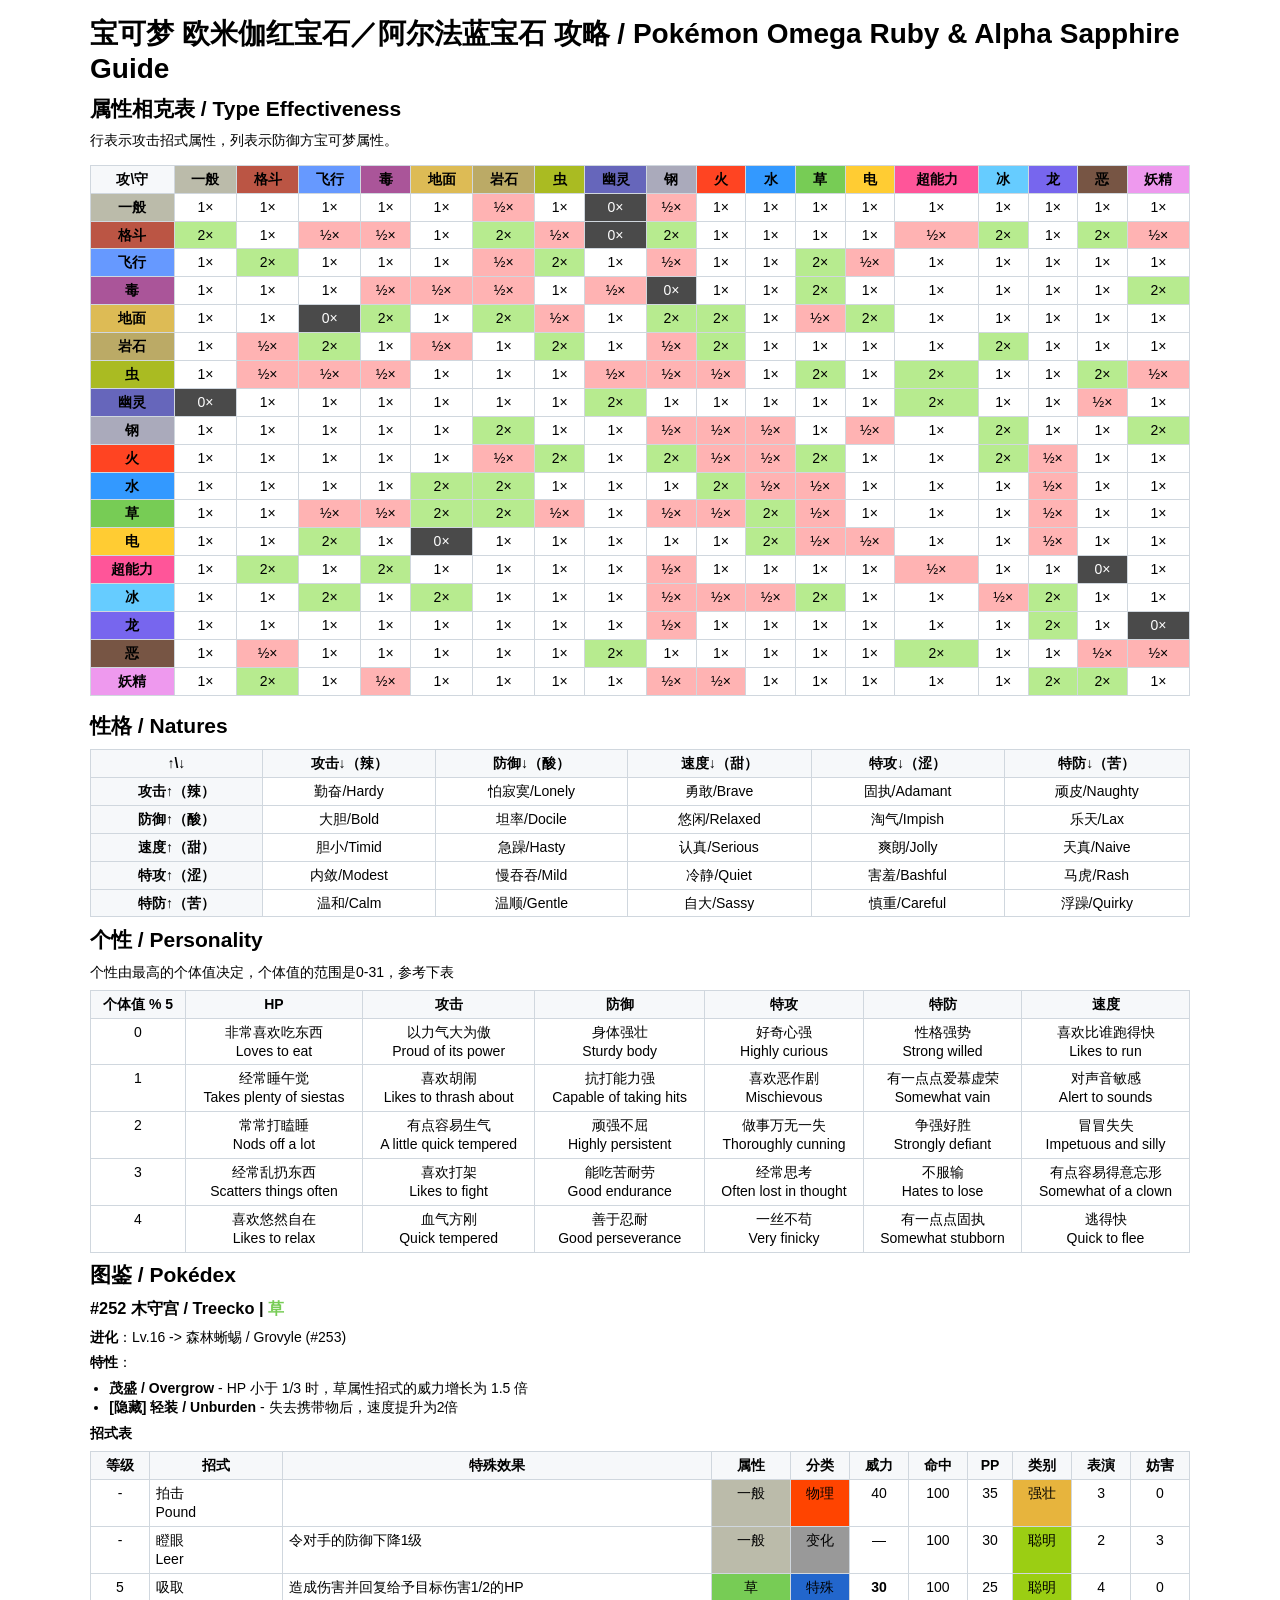
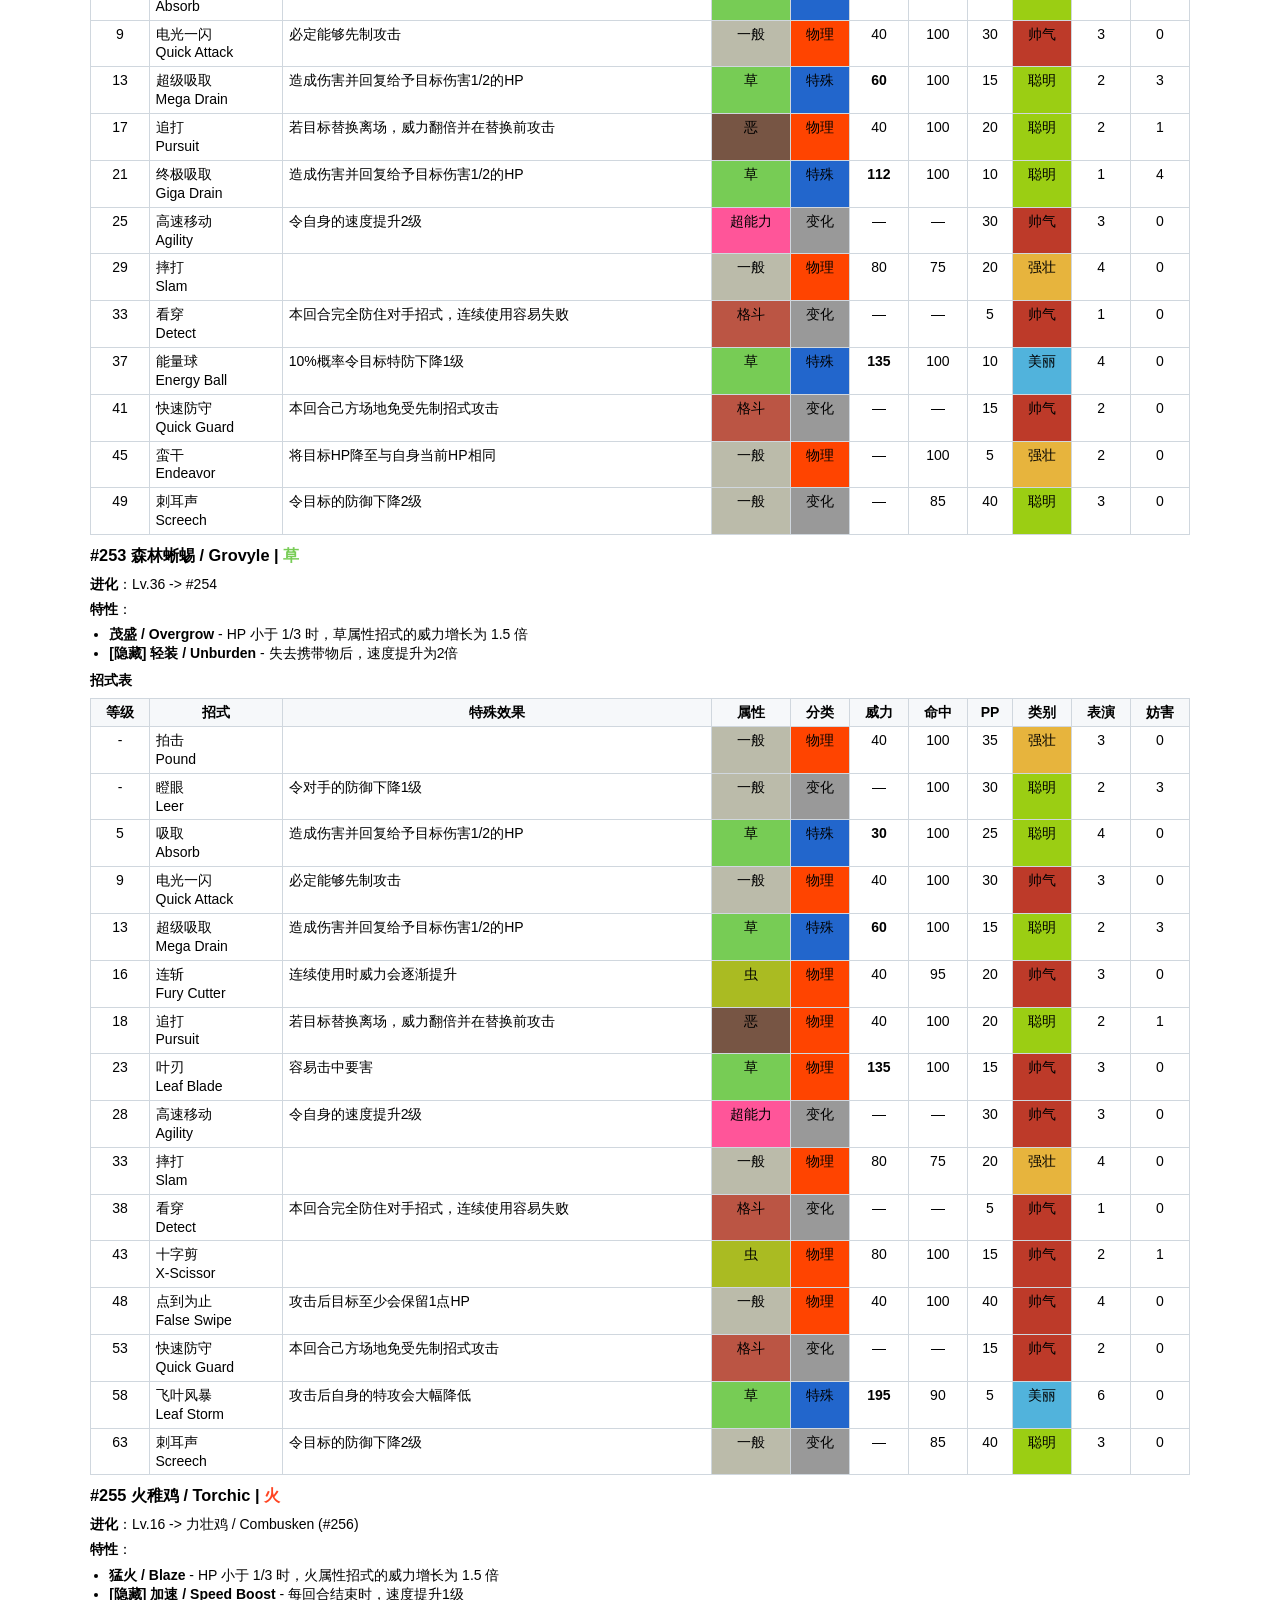
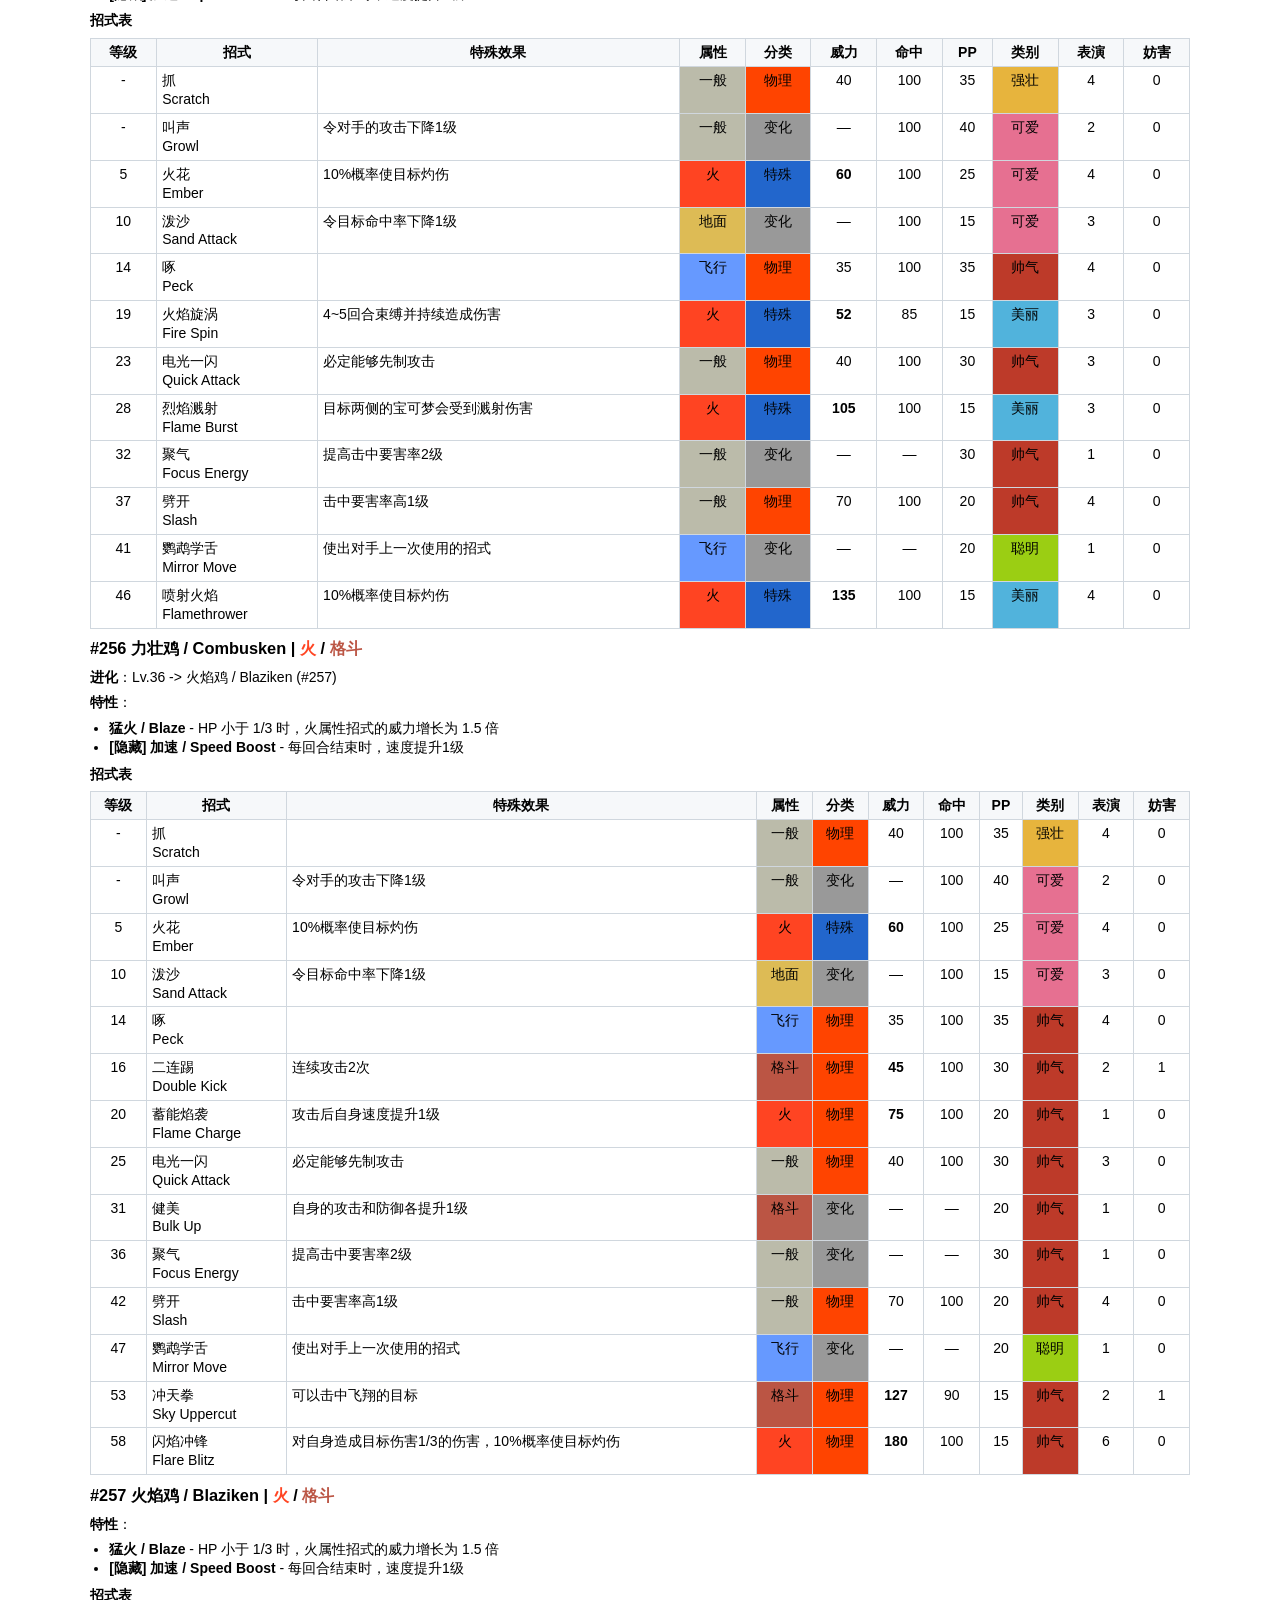
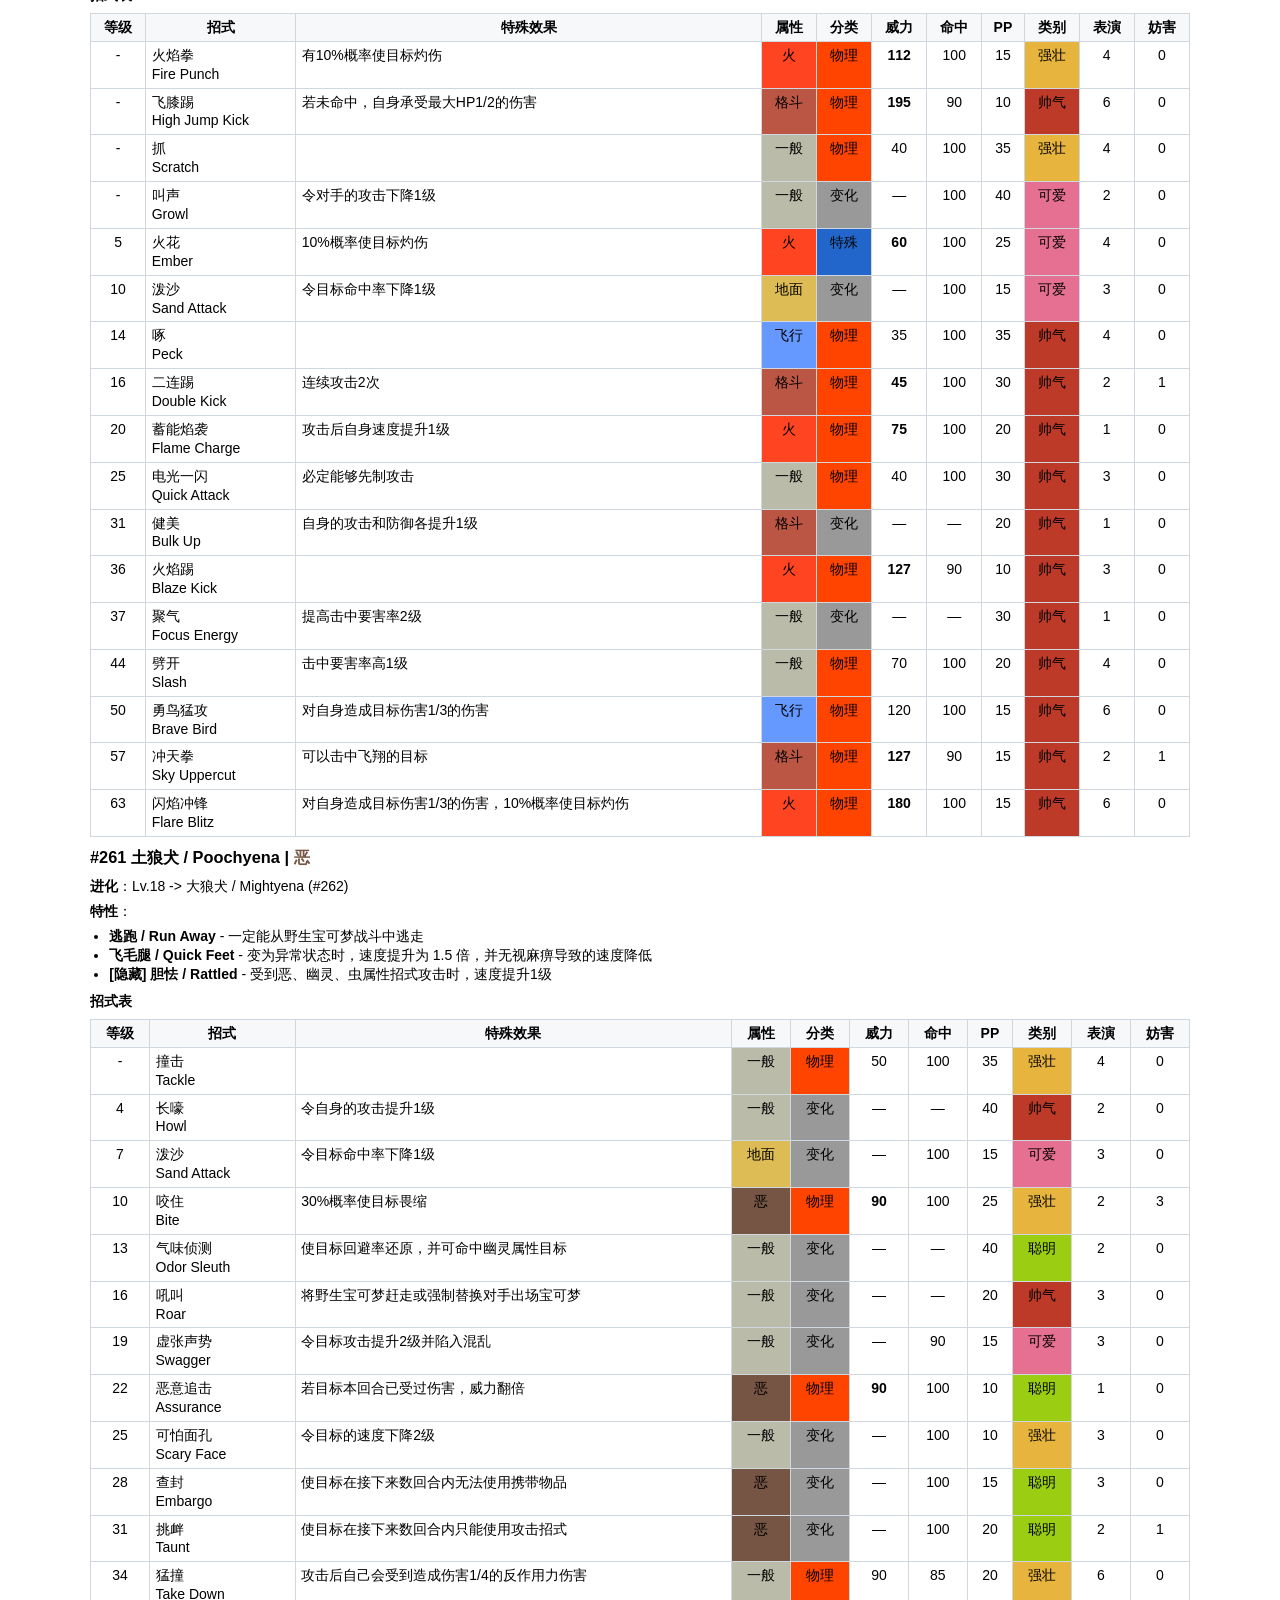
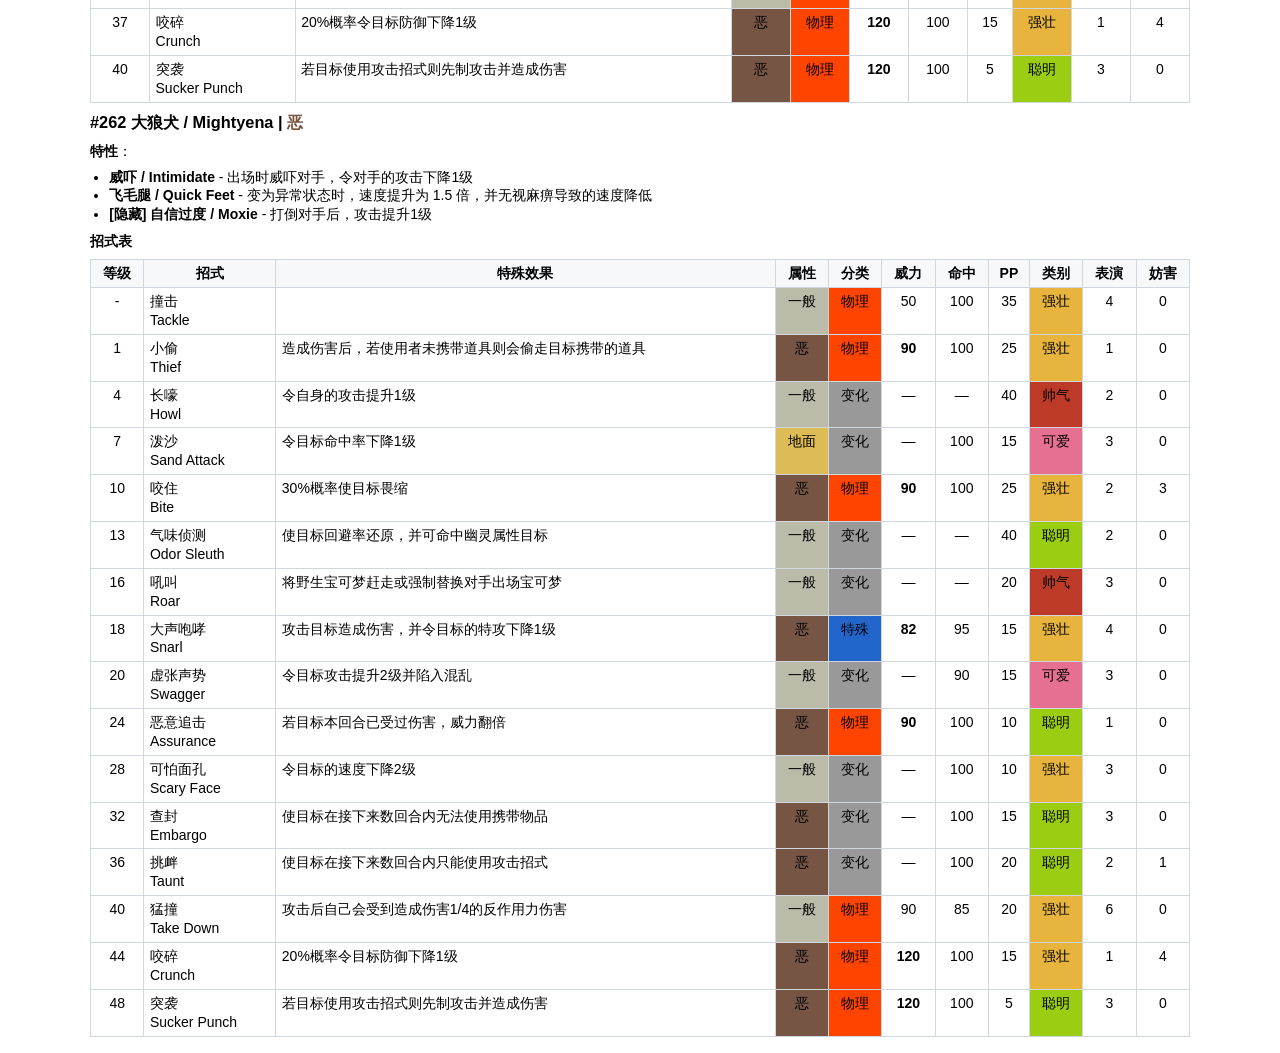
==== commit f4987f93: "Make natures table first column use header cells" ====
--- a/docs/index.html
+++ b/docs/index.html
@@ -424,7 +424,7 @@
 <th class='ta-center va-middle'>特防↓（苦）</th>
 </tr>
 <tr>
-<td class='ta-center va-middle'>攻击↑（辣）</td>
+<th class='ta-center va-middle'>攻击↑（辣）</th>
 <td class='ta-center va-middle'>勤奋/Hardy</td>
 <td class='ta-center va-middle'>怕寂寞/Lonely</td>
 <td class='ta-center va-middle'>勇敢/Brave</td>
@@ -432,7 +432,7 @@
 <td class='ta-center va-middle'>顽皮/Naughty</td>
 </tr>
 <tr>
-<td class='ta-center va-middle'>防御↑（酸）</td>
+<th class='ta-center va-middle'>防御↑（酸）</th>
 <td class='ta-center va-middle'>大胆/Bold</td>
 <td class='ta-center va-middle'>坦率/Docile</td>
 <td class='ta-center va-middle'>悠闲/Relaxed</td>
@@ -440,7 +440,7 @@
 <td class='ta-center va-middle'>乐天/Lax</td>
 </tr>
 <tr>
-<td class='ta-center va-middle'>速度↑（甜）</td>
+<th class='ta-center va-middle'>速度↑（甜）</th>
 <td class='ta-center va-middle'>胆小/Timid</td>
 <td class='ta-center va-middle'>急躁/Hasty</td>
 <td class='ta-center va-middle'>认真/Serious</td>
@@ -448,7 +448,7 @@
 <td class='ta-center va-middle'>天真/Naive</td>
 </tr>
 <tr>
-<td class='ta-center va-middle'>特攻↑（涩）</td>
+<th class='ta-center va-middle'>特攻↑（涩）</th>
 <td class='ta-center va-middle'>内敛/Modest</td>
 <td class='ta-center va-middle'>慢吞吞/Mild</td>
 <td class='ta-center va-middle'>冷静/Quiet</td>
@@ -456,7 +456,7 @@
 <td class='ta-center va-middle'>马虎/Rash</td>
 </tr>
 <tr>
-<td class='ta-center va-middle'>特防↑（苦）</td>
+<th class='ta-center va-middle'>特防↑（苦）</th>
 <td class='ta-center va-middle'>温和/Calm</td>
 <td class='ta-center va-middle'>温顺/Gentle</td>
 <td class='ta-center va-middle'>自大/Sassy</td>
